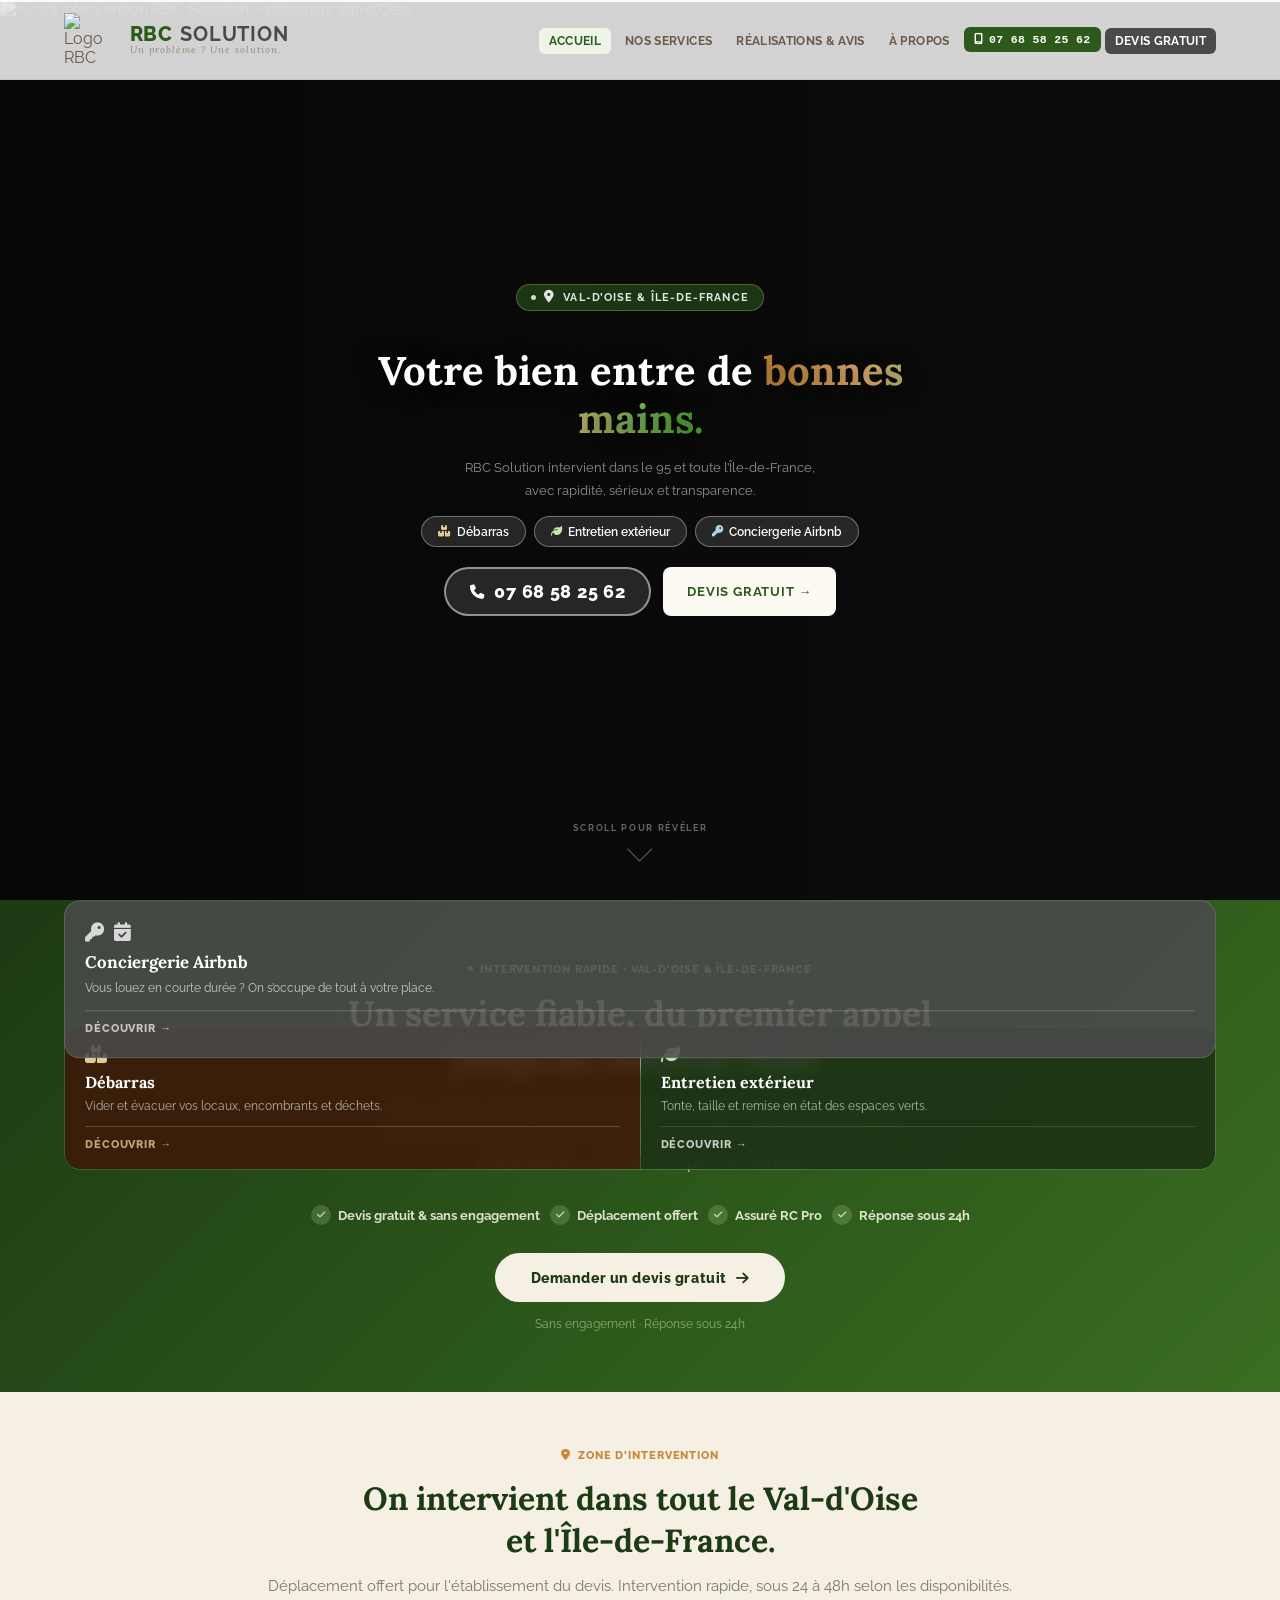
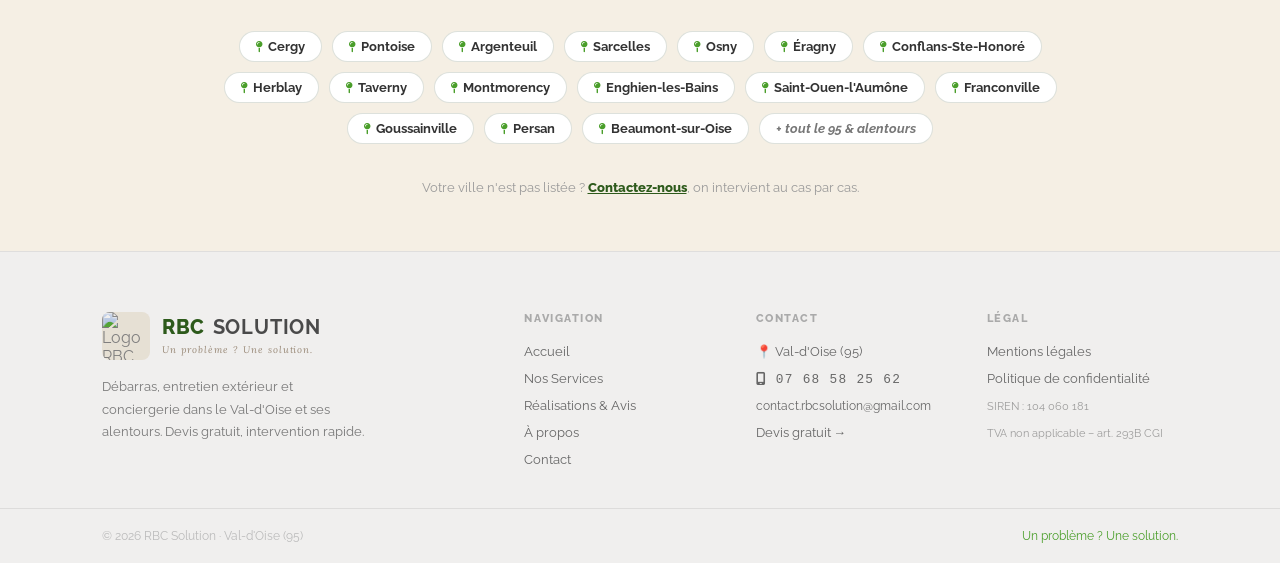
==== index.html @ a0742fec "Update index.html" ====
<!DOCTYPE html>

<html lang="fr">
<head>
  <meta charset="UTF-8"/>
  <meta name="google-site-verification" content="ur7AYS-QiY8A2CvDFZ0sOP2IbIYApoEfcBPgpoQVrJE"/>
  <link rel="icon" href="favicon.ico"/>
  <meta name="viewport" content="width=device-width, initial-scale=1.0"/>
  <title>RBC Solution – Débarras, Entretien extérieur & Conciergerie Val-d'Oise (95)</title>
  <meta name="description" content="RBC Solution : débarras, entretien extérieur et conciergerie en Val-d'Oise (95). Devis gratuit sous 24h."/>
  <meta name="keywords" content="RBC Solution, débarras Val-d'Oise, entretien extérieur 95, nettoyage haute pression, conciergerie Airbnb, remise en état locatif"/>
  <meta name="author" content="RBC Solution"/>
  <link rel="canonical" href="https://rbcsolution.com/"/>
  <!-- Open Graph (partage réseaux sociaux + Google) -->
  <meta property="og:title" content="RBC Solution – Débarras, Entretien extérieur & Conciergerie Val-d'Oise"/>
  <meta property="og:description" content="Débarras, entretien extérieur et conciergerie en Val-d'Oise (95). Devis gratuit sous 24h."/>
  <meta property="og:type" content="website"/>
  <meta property="og:url" content="https://rbcsolution.com/"/>
  <meta property="og:image" content="https://i.postimg.cc/RMSw-tqJD/apres.png"/>
  <meta property="og:locale" content="fr_FR"/>
  <!-- Données structurées LocalBusiness (aide Google à comprendre l'activité) -->
  <script type="application/ld+json">
  {
    "@context": "https://schema.org",
    "@type": "LocalBusiness",
    "name": "RBC Solution",
    "description": "Débarras, entretien extérieur et conciergerie en Val-d'Oise (95)",
    "url": "https://rbcsolution.com",
    "areaServed": {"@type": "AdministrativeArea", "name": "Val-d'Oise (95)"},
    "serviceType": ["Débarras", "Entretien extérieur", "Conciergerie", "Nettoyage haute pression", "Remise en état locatif"],
    "priceRange": "€€",
    "image": "https://i.postimg.cc/RMSw-tqJD/apres.png"
  }
  </script>
  <link rel="preconnect" href="https://fonts.googleapis.com"/>
  <link rel="preconnect" href="https://fonts.gstatic.com" crossorigin/>
  <link href="https://fonts.googleapis.com/css2?family=Raleway:wght@300;400;600;700;800&family=Lora:ital,wght@0,400;0,600;1,400&display=swap" rel="stylesheet"/>
  <link rel="stylesheet" href="https://cdnjs.cloudflare.com/ajax/libs/font-awesome/6.5.0/css/all.min.css"/>
  <script src="https://cdnjs.cloudflare.com/ajax/libs/gsap/3.12.5/gsap.min.js"></script>
  <script src="https://cdnjs.cloudflare.com/ajax/libs/gsap/3.12.5/ScrollTrigger.min.js"></script>
  <style>
    :root {
      --vert:#2d5a1b; --vert-mid:#3d7825; --vert-light:#d6e8cc; --vert-pale:#eef5e8;
      --marron:#4a4a4a; --marron-mid:#666666; --marron-light:#e0e0e0; --marron-pale:#f5f5f5;
      --creme:#f5efe4; --creme-dark:#ede4d6; --creme-deep:#e4d8c8; --beige:#d4c4a8;
      --texte:#2c2318; --texte-doux:#6b5a48; --blanc-chaud:#fdf9f3;
      --shadow:0 4px 24px rgba(44,35,24,.10); --shadow-lg:0 12px 48px rgba(44,35,24,.14);
      --r:12px; --t:.32s cubic-bezier(.4,0,.2,1);
    }
    *,*::before,*::after{box-sizing:border-box;margin:0;padding:0}
    html{scroll-behavior:smooth;overflow-x:hidden}
    body{font-family:'Raleway',sans-serif;background:var(--creme);color:var(--texte-doux);overflow-x:hidden}
    a{text-decoration:none;color:inherit}
    img{display:block;max-width:100%}
    h1,h2,h3{font-family:'Lora',serif;color:var(--texte);line-height:1.2}
    h1{font-size:clamp(2.2rem,5.5vw,3.8rem)}
    h2{font-size:clamp(1.7rem,3.5vw,2.6rem)}
    h3{font-size:1.1rem}
    p{line-height:1.82}
    .page{display:none;padding-top:80px;min-height:100vh}
    .page.active{display:block}

    /* NAV */
    nav{position:fixed;top:0;left:0;right:0;z-index:200;background:#fff;border-bottom:1.5px solid rgba(0,0,0,.07);height:80px;display:flex;align-items:center;justify-content:space-between;padding:0 5%;transition:top .3s ease,background .35s,border-color .35s}
    nav.nav-dark{background:rgba(0,0,0,.28);border-bottom-color:rgba(255,255,255,.10)}
    body.banner-visible nav{top:var(--banner-h,0px)}
    body.banner-visible .page{padding-top:calc(80px + var(--banner-h,0px))}
    .nav-links{display:flex;gap:4px;list-style:none;align-items:center}
    .nav-links a{padding:6px 10px;border-radius:6px;font-size:.72rem;font-weight:700;letter-spacing:.03em;text-transform:uppercase;color:var(--texte-doux);transition:var(--t);cursor:pointer;white-space:nowrap}
    .nav-links a:hover,.nav-links a.active{background:var(--vert-pale);color:var(--vert)}
    nav.nav-dark .nav-links a{color:rgba(255,255,255,.8)}
    nav.nav-dark .nav-links a:hover,nav.nav-dark .nav-links a.active{background:rgba(255,255,255,.15);color:#fff}
    .nav-tel{background:var(--vert)!important;color:#fff!important;display:flex;align-items:center;gap:6px;white-space:nowrap;font-family:'Courier New',monospace;letter-spacing:.1em;}
    .nav-tel:hover{background:var(--vert-mid)!important}
    .nav-devis{background:var(--marron)!important;color:#fff!important}
    .nav-devis:hover{opacity:.88!important}
    .burger{display:none;flex-direction:column;gap:5px;cursor:pointer;padding:5px;flex-shrink:0;margin-left:auto}
    .burger span{width:24px;height:2px;background:var(--texte);border-radius:2px;transition:var(--t)}
    nav.nav-dark .burger span{background:#fff}
    .mob-menu{display:none;flex-direction:column;position:fixed;top:80px;left:0;right:0;z-index:199;background:rgba(255,255,255,.95);backdrop-filter:blur(18px);-webkit-backdrop-filter:blur(18px);border-bottom:1.5px solid rgba(0,0,0,.07);padding:16px 5%;gap:4px;transition:background .35s,border-color .35s}
    .mob-menu.open{display:flex}
    .mob-menu.menu-dark{background:rgba(0,0,0,.85);border-bottom-color:rgba(255,255,255,.1)}
    .mob-menu a{padding:12px 16px;border-radius:8px;font-size:.88rem;font-weight:700;text-transform:uppercase;color:var(--texte-doux);transition:var(--t);cursor:pointer;display:flex;align-items:center;gap:8px;}
    .mob-menu a i{font-size:.85rem;width:16px;text-align:center;}
    .mob-menu a:hover{background:var(--vert-pale);color:var(--vert)}
    .mob-menu.menu-dark a{color:rgba(255,255,255,.85)}
    .mob-menu.menu-dark a:hover{background:rgba(255,255,255,.12);color:#fff}

    /* BOUTONS */
    .btn{display:inline-flex;align-items:center;gap:8px;padding:14px 28px;border-radius:8px;font-family:'Raleway',sans-serif;font-size:.85rem;font-weight:700;letter-spacing:.06em;text-transform:uppercase;cursor:pointer;border:none;transition:var(--t)}
    .btn-vert{background:var(--vert);color:#fff}
    .btn-vert:hover{background:var(--vert-mid);transform:translateY(-2px);box-shadow:0 8px 24px rgba(45,90,27,.28)}
    .btn-marron{background:var(--marron);color:#fff}
    .btn-marron:hover{opacity:.88;transform:translateY(-2px)}
    .btn-creme{background:var(--blanc-chaud);color:var(--vert)}
    .btn-creme:hover{background:#fff;transform:translateY(-2px)}
    .btn-outline-blanc{background:transparent;color:#fff;border:2px solid rgba(255,255,255,.45)}
    .btn-outline-blanc:hover{background:rgba(255,255,255,.12);border-color:rgba(255,255,255,.8)}

    /* COMPOSANTS */
    .chip{display:inline-block;font-size:.68rem;font-weight:800;letter-spacing:.14em;text-transform:uppercase;padding:5px 14px;border-radius:99px;margin-bottom:14px}
    .chip-vert{background:var(--vert-light);color:var(--vert)}
    .chip-marron{background:var(--marron-light);color:var(--marron)}
    .section{padding:90px 8%}
    .section-creme{background:var(--creme-dark)}
    .section-marron-pale{background:var(--marron-pale)}
    .s-intro{font-size:.96rem;color:var(--texte-doux);max-width:540px;margin:10px 0 50px;line-height:1.85}

    /* HERO BEFORE/AFTER */
    #page-accueil { padding-top:0; }
    #heroWrapper { position:relative; background:#1c3a14; }
    .hero-ba {
      height:100vh;min-height:500px;
      position:relative;overflow:hidden;background:#0d0d0d;
    }
    .hba-layer {
      position:absolute;inset:0;
    }
    .hba-layer img {
      width:100%;height:100%;object-fit:cover;object-position:center;
      display:block;
    }
    .hba-before-ov {
      position:absolute;inset:0;
      background:linear-gradient(to right,rgba(0,0,0,.55) 0%,rgba(0,0,0,.25) 55%,rgba(0,0,0,.1) 100%);
    }
    .hba-after {
      clip-path:inset(100% 0 0 0);
      z-index:2;
    }
    .hba-after-ov {
      position:absolute;inset:0;
      background:linear-gradient(to top,rgba(0,0,0,.45) 0%,rgba(0,0,0,.15) 45%,transparent 100%);
    }
    /* États initiaux avant chargement GSAP — évite le flash au démarrage */
    #heroSplitCards { transform: translateY(300%); }
    #heroConciergeCard { transform: translateY(100%); }
    #afterLayer { clip-path: inset(100% 0 0 0); }
    #heroDivider { top: 100%; }
    /* Divider */
    #heroDivider {
      position:absolute;left:0;right:0;top:0;height:2px;
      z-index:10;pointer-events:none;
    }
    .hba-div-line {
      position:absolute;inset:0;
      background:rgba(255,255,255,.9);
      box-shadow:0 0 16px rgba(255,255,255,.55),0 0 40px rgba(255,255,255,.15);
    }
    .hba-div-dot {
      position:absolute;top:50%;left:50%;transform:translate(-50%,-50%);
      width:50px;height:50px;border-radius:50%;
      background:#fff;
      box-shadow:0 4px 24px rgba(0,0,0,.35);
      display:flex;align-items:center;justify-content:center;
      gap:5px;font-size:.85rem;color:#444;
      white-space:nowrap;
    }
    /* Labels */
    .hba-label {
      position:absolute;bottom:38px;z-index:15;
      font-family:'Raleway',sans-serif;font-size:.65rem;font-weight:800;
      letter-spacing:.2em;text-transform:uppercase;
      padding:8px 18px;border-radius:99px;
    }
    .hba-label-avant {
      left:32px;top:38px;bottom:auto;
      background:rgba(0,0,0,.45);border:1px solid rgba(255,255,255,.18);
      color:rgba(255,255,255,.8);
    }
    .hba-label-apres {
      right:32px;bottom:38px;top:auto;
      background:rgba(45,90,27,.7);border:1px solid rgba(200,232,168,.35);
      color:rgba(255,255,255,.92);
      opacity:0;
    }
    /* Central content */
    .hba-content {
      position:absolute;inset:0;z-index:20;
      display:flex;flex-direction:column;align-items:center;justify-content:center;
      text-align:center;padding:20px;
    }
    .hba-inner {
      background:none;
      backdrop-filter:none;-webkit-backdrop-filter:none;
      border:none;
      border-radius:0;
      padding:0 24px;
      max-width:600px;width:100%;
    }
    .hba-badge {
      display:inline-flex;align-items:center;gap:8px;
      background:rgba(45,90,27,.55);border:1px solid rgba(200,232,168,.28);
      color:rgba(255,255,255,.88);font-size:.68rem;font-weight:700;
      letter-spacing:.1em;text-transform:uppercase;
      padding:6px 14px;border-radius:99px;margin-bottom:22px;
    }
    .hba-logo-row {
      display:flex;align-items:center;justify-content:center;gap:12px;margin-bottom:20px;
    }
    .hba-content h1 {
      color:#fff;font-family:'Lora',serif;
      font-size:clamp(1.7rem,3.5vw,2.8rem);
      line-height:1.2;margin-bottom:12px;
      text-shadow:0 2px 20px rgba(0,0,0,.5);
    }
    .hba-content h1 { font-size:clamp(2rem,5vw,3.2rem); }
    .hba-content h1 em { background:linear-gradient(90deg,#c8893a 0%,#e8b87a 40%,#7cbb5a 75%,#4a9e2a 100%);-webkit-background-clip:text;-webkit-text-fill-color:transparent;background-clip:text;font-style:normal; }
    .hba-services { display:flex;align-items:center;justify-content:center;flex-wrap:wrap;gap:6px 10px;margin:16px 0 14px;font-size:.72rem;font-weight:700;letter-spacing:.06em;text-transform:uppercase;color:rgba(255,255,255,.75); }
    .hba-services i { font-size:.68rem;margin-right:4px;color:#c8e8a8; }
    .hba-dot { color:rgba(255,255,255,.3); }
    .hba-content .hba-sub {
      color:rgba(255,255,255,.55);font-size:.84rem;
      line-height:1.72;margin-bottom:26px;
    }
    .hba-btns { display:flex;gap:12px;justify-content:center;flex-wrap:wrap; }
    /* Scroll hint */
    .hba-scroll-hint {
      position:absolute;bottom:42px;left:50%;transform:translateX(-50%);
      z-index:15;display:flex;flex-direction:column;align-items:center;gap:7px;
      color:rgba(255,255,255,.38);font-family:'Raleway',sans-serif;
      font-size:.58rem;font-weight:700;letter-spacing:.18em;text-transform:uppercase;
      pointer-events:none;
      animation:sbounce 2.2s ease-in-out infinite;
    }
    .hba-scroll-arr {
      width:18px;height:18px;
      border-right:1.5px solid rgba(255,255,255,.35);
      border-bottom:1.5px solid rgba(255,255,255,.35);
      transform:rotate(45deg);
    }
    @keyframes sbounce {
      0%,100%{transform:translateX(-50%) translateY(0)}
      50%{transform:translateX(-50%) translateY(7px)}
    }
    /* Stats strip */
    .hero-trust{display:flex;gap:36px;flex-wrap:wrap;justify-content:center;padding:38px 8%;background:transparent;}
    /* Stats centrées sur la ligne de jonction */
    .hero-trust-divider{position:absolute;left:0;right:0;top:50%;transform:translateY(-50%);padding:0 8%;gap:20px;}
    .trust-item{background:rgba(30,30,30,.35);backdrop-filter:blur(12px);-webkit-backdrop-filter:blur(12px);border-radius:14px;padding:16px 24px;text-align:center;}
    .trust-item .t-num{font-family:'Lora',serif;font-size:2rem;font-weight:600;color:#c8e8a8;display:block}
    .trust-item .t-lbl{font-size:.68rem;color:rgba(255,255,255,.55);text-transform:uppercase;letter-spacing:.09em}
    /* Trust chips dans le héro */
    .hba-trust-chips{display:flex;flex-wrap:wrap;gap:6px 8px;justify-content:center;margin-top:18px;}
    .hba-trust-chips span{font-family:'Raleway',sans-serif;font-size:.6rem;font-weight:800;letter-spacing:.06em;text-transform:uppercase;color:rgba(255,255,255,.8);background:rgba(255,255,255,.1);border:1px solid rgba(255,255,255,.2);border-radius:99px;padding:5px 12px;display:inline-flex;align-items:center;gap:5px;}
    .hba-trust-chips span i{font-size:.6rem;color:#c8e8a8;}
    /* 3e couche Conciergerie */
    #thirdLayer{clip-path:inset(100% 0 0 0);z-index:22;}
    .hba-third-ov{position:absolute;inset:0;background:linear-gradient(to top,rgba(0,0,0,.5) 0%,rgba(0,0,0,.15) 45%,transparent 100%);}
    /* Label conciergerie */
    .hba-label-tiers{right:32px;bottom:auto!important;height:auto;top:38px;background:rgba(74,74,74,.7);border:1px solid rgba(200,200,200,.3);color:rgba(255,255,255,.92);opacity:0;}
    /* heroBottom 2 cartes */
    #hero-cards{display:grid;grid-template-columns:1fr 1fr;gap:10px;}
    .hc-card{border-radius:16px;padding:22px 20px;cursor:pointer;transition:background .2s;}
    .hc-card h3{color:#fff;font-family:'Lora',serif;font-size:1.05rem;margin:10px 0 6px;}
    .hc-card p{color:rgba(255,255,255,.7);font-size:.78rem;line-height:1.6;margin:0 0 12px;}
    .hc-cta{font-size:.7rem;font-weight:800;letter-spacing:.08em;text-transform:uppercase;border-top:1px solid rgba(255,255,255,.15);padding-top:10px;color:rgba(255,255,255,.75);}
    /* Section 3 cartes */
    .svc3-grid{display:grid;grid-template-columns:repeat(3,1fr);gap:20px;max-width:1020px;margin:0 auto;}
    .svc3-card{border-radius:16px;padding:30px 24px;cursor:pointer;transition:transform .2s,box-shadow .2s;box-shadow:0 4px 18px rgba(0,0,0,.08);}
    .svc3-card:hover{transform:translateY(-4px);box-shadow:0 10px 32px rgba(0,0,0,.13);}
    .svc3-ico{width:54px;height:54px;border-radius:14px;display:flex;align-items:center;justify-content:center;font-size:1.5rem;margin-bottom:16px;}
    .svc3-card h3{font-size:1.05rem;margin-bottom:8px;}
    .svc3-card p{font-size:.82rem;line-height:1.68;color:var(--texte-doux);margin:0 0 16px;}
    .svc3-lien{font-size:.72rem;font-weight:800;letter-spacing:.07em;text-transform:uppercase;display:flex;align-items:center;gap:5px;}
    @media(max-width:780px){.svc3-grid{grid-template-columns:1fr;}}
    @media(max-width:680px){
      .hba-inner{padding:28px 18px}
      .hba-label{font-size:.58rem;padding:6px 12px;bottom:28px}
      .hba-label-avant{left:16px}.hba-label-apres{right:16px}
      #hero-cards{grid-template-columns:1fr;}
    }

    /* SERVICES */
    .svc-grid{display:grid;grid-template-columns:repeat(auto-fit,minmax(250px,1fr));gap:18px}
    .svc-card{background:var(--blanc-chaud);border-radius:var(--r);padding:26px 22px;box-shadow:var(--shadow);border-bottom:3px solid transparent;transition:var(--t)}
    .svc-card.g{border-bottom-color:var(--vert)}
    .svc-card.m{border-bottom-color:var(--marron)}
    .svc-card:hover{transform:translateY(-4px);box-shadow:var(--shadow-lg)}
    .svc-cta{margin-top:14px;font-size:.76rem;font-weight:800;letter-spacing:.07em;text-transform:uppercase;color:var(--vert);display:flex;align-items:center;gap:4px;border-top:1px solid var(--vert-light);padding-top:12px;transition:var(--t)}
    .svc-cta-m{color:var(--marron);border-top-color:var(--marron-light)}
    .svc-card:hover .svc-cta,.svc-card:hover .svc-cta-m{gap:8px}
    .svc-card .ico{font-size:1.6rem;color:rgba(255,255,255,.6);margin-bottom:14px;}
    .svc-card h3{margin-bottom:8px}
    .svc-card p{font-size:.83rem;color:var(--texte-doux)}

    /* PROCESS */
    .process-wrap{display:grid;grid-template-columns:repeat(4,1fr);gap:0;position:relative;margin-top:10px}
    .process-wrap::before{content:'';position:absolute;top:34px;left:12.5%;right:12.5%;height:2px;background:linear-gradient(90deg,rgba(245,239,228,.15),rgba(245,239,228,.4),rgba(245,239,228,.15))}
    .p-step{text-align:center;padding:0 18px}
    .p-num{width:68px;height:68px;border-radius:50%;background:var(--blanc-chaud);border:3px solid var(--vert);display:flex;align-items:center;justify-content:center;font-family:'Lora',serif;font-size:1.4rem;font-weight:600;color:var(--vert);margin:0 auto 18px;position:relative;z-index:2;box-shadow:0 4px 14px rgba(45,90,27,.14)}
    .p-step h3{font-size:.92rem;margin-bottom:7px}
    .p-step p{font-size:.8rem;color:var(--texte-doux);line-height:1.65}

    /* AVIS */
    .avis-top{display:flex;align-items:center;gap:22px;margin-bottom:40px;flex-wrap:wrap}
    .avis-score-box{background:var(--vert);color:#fff;border-radius:14px;padding:18px 26px;text-align:center;flex-shrink:0}
    .avis-score-box .n{font-family:'Lora',serif;font-size:2.8rem;font-weight:600;line-height:1}
    .avis-score-box .s{font-size:1.1rem;margin:4px 0}
    .avis-score-box .l{font-size:.68rem;opacity:.75;text-transform:uppercase;letter-spacing:.09em}
    .avis-grid{display:grid;grid-template-columns:repeat(auto-fit,minmax(270px,1fr));gap:18px}
    .avis-card{background:var(--blanc-chaud);border-radius:var(--r);padding:24px;box-shadow:var(--shadow);border-top:3px solid var(--vert-light);transition:var(--t)}
    .avis-card:hover{transform:translateY(-3px);box-shadow:var(--shadow-lg)}
    .avis-stars{color:#c8860a;font-size:1rem;margin-bottom:12px}
    .avis-card p{font-size:.86rem;font-style:italic;color:var(--texte-doux);line-height:1.75;margin-bottom:14px}
    .avis-author{display:flex;align-items:center;gap:10px}
    .avis-av{width:38px;height:38px;border-radius:50%;background:var(--vert-pale);color:var(--vert);display:flex;align-items:center;justify-content:center;font-weight:800;font-size:.82rem;flex-shrink:0}
    .avis-name{font-size:.82rem;font-weight:700;color:var(--texte)}
    .avis-ville{font-size:.74rem;color:var(--texte-doux)}

    /* FAQ */
    .faq-wrap{display:flex;flex-direction:column;gap:10px;max-width:780px;margin:0 auto}
    .faq-item{background:var(--blanc-chaud);border-radius:var(--r);overflow:hidden;box-shadow:var(--shadow);border:1.5px solid var(--creme-dark)}
    .faq-q{padding:20px 24px;cursor:pointer;display:flex;align-items:center;justify-content:space-between;gap:16px;font-weight:700;font-size:.9rem;color:var(--texte);transition:var(--t);user-select:none}
    .faq-q:hover,.faq-q.open{background:var(--vert-pale);color:var(--vert)}
    .faq-ico{font-size:1.2rem;transition:var(--t);flex-shrink:0}
    .faq-q.open .faq-ico{transform:rotate(45deg)}
    .faq-a{max-height:0;overflow:hidden;font-size:.86rem;line-height:1.8;color:var(--texte-doux);transition:max-height .35s ease,padding .35s ease;padding:0 24px}
    .faq-a.open{max-height:300px;padding:0 24px 20px}

    /* CTA STRIP */
    .cta-strip{background:linear-gradient(140deg,#1a3810 0%,#2d5a1b 60%,#3a4a20 100%);padding:75px 8%;text-align:center;position:relative;overflow:hidden}
    .cta-strip::before{content:'';position:absolute;inset:0;pointer-events:none;background:radial-gradient(circle at 10% 90%,rgba(107,68,35,.2) 0%,transparent 45%),radial-gradient(circle at 90% 10%,rgba(200,232,168,.06) 0%,transparent 45%)}
    .cta-strip h2{color:#fff;margin-bottom:14px;position:relative}
    .cta-strip p{color:rgba(255,255,255,.7);margin-bottom:32px;position:relative;max-width:500px;margin-left:auto;margin-right:auto}
    .cta-btns{display:flex;gap:14px;justify-content:center;flex-wrap:wrap;position:relative}
    .cta-badges{display:flex;gap:12px;justify-content:center;margin-top:28px;flex-wrap:wrap;position:relative}
    .cta-badge{background:rgba(245,239,228,.12);border:1px solid rgba(245,239,228,.2);color:rgba(255,255,255,.82);font-size:.72rem;font-weight:700;padding:6px 14px;border-radius:99px;letter-spacing:.05em}

    /* CONTACT */
    .contact-hero{background:linear-gradient(135deg,#162c0e 0%,#2d5a1b 55%,#1c3a14 100%);padding:72px 8% 80px;text-align:center;position:relative;overflow:hidden}
    .contact-hero::before{content:'';position:absolute;inset:0;background:radial-gradient(ellipse 80% 60% at 50% 100%,rgba(245,239,228,.06) 0%,transparent 70%);pointer-events:none}
    .glass-chip{background:rgba(255,255,255,.35);backdrop-filter:blur(12px);-webkit-backdrop-filter:blur(12px);border:1px solid rgba(255,255,255,.55);border-radius:99px;box-shadow:0 2px 12px rgba(26,47,74,.08);color:#1a2f4a;font-size:.68rem;font-weight:800;letter-spacing:.12em;text-transform:uppercase;padding:6px 18px;display:inline-block;margin-bottom:18px}
    @supports not (backdrop-filter:blur(1px)){.glass-chip{background:rgba(255,255,255,.85);}}
    .contact-hero-inner{position:relative;z-index:1;max-width:580px;margin:0 auto}
    .chip-outline-creme{background:transparent;border:1.5px solid rgba(245,239,228,.35);color:rgba(245,239,228,.85);font-family:'Raleway',sans-serif;font-size:.62rem;font-weight:800;letter-spacing:.13em;text-transform:uppercase;padding:6px 16px;border-radius:99px;display:inline-block;margin-bottom:18px}
    .contact-hero-title{font-family:'Lora',serif;font-size:clamp(1.9rem,4vw,2.9rem);color:#f5efe4;margin-bottom:14px;line-height:1.2}
    .contact-hero-sub{font-size:.85rem;color:rgba(245,239,228,.68);letter-spacing:.04em}
    .contact-section-bg{background:linear-gradient(135deg,#3b2010 0%,#2e1f0e 25%,#1c3212 55%,#2d5a1b 100%);padding:70px 8%}
    .section-rbc-bg{background:linear-gradient(135deg,#3b2010 0%,#2e1f0e 25%,#1c3212 55%,#2d5a1b 100%)}
    .section-rbc-bg h1,.section-rbc-bg h2,.section-rbc-bg h3{color:#f5efe4}
    .section-rbc-bg p,.section-rbc-bg .s-intro{color:rgba(245,239,228,.72)}
    .section-rbc-bg .chip-vert{background:rgba(45,90,27,.45);border:1.5px solid rgba(45,90,27,.55);color:#9dd47a}
    .section-rbc-bg .ap-val{background:rgba(245,239,228,.08);border-left-color:#7cbb5a}
    .section-rbc-bg .ap-val h4{color:#f5efe4}
    .section-rbc-bg .ap-val p{color:rgba(245,239,228,.65)}
    .section-rbc-bg .ap-txt p{color:rgba(245,239,228,.72)}
    .contact-grid{display:grid;grid-template-columns:1.65fr 1fr;gap:48px;align-items:start}
    .contact-left{display:flex;flex-direction:column;gap:22px;width:100%;min-width:0}
    .contact-card-info{background:#2c2926;border-radius:18px;padding:30px;box-shadow:0 6px 32px rgba(0,0,0,.35);border:1px solid #3a3632}
    .contact-card-title{font-family:'Lora',serif;font-size:1rem;color:#e8ddd0;margin-bottom:22px;padding-bottom:14px;border-bottom:1px solid #3a3632}
    .c-row{display:flex;align-items:flex-start;gap:13px;margin-bottom:16px}
    .c-row:last-of-type{margin-bottom:0}
    .c-ico{width:40px;height:40px;border-radius:10px;flex-shrink:0;background:rgba(45,90,27,.25);color:#7cbb5a;display:flex;align-items:center;justify-content:center;font-size:.95rem;border:1px solid rgba(45,90,27,.4)}
    .c-lbl{font-size:.6rem;font-weight:800;letter-spacing:.11em;text-transform:uppercase;color:#665e56;margin-bottom:3px}
    .c-val{font-size:.9rem;font-weight:700;color:#d4c9bc;display:block;text-decoration:none}
    .c-val:hover{color:#7cbb5a}
    .c-socials{display:flex;gap:9px;margin-top:18px;padding-top:16px;border-top:1px solid #3a3632}
    .c-social-btn{display:inline-flex;align-items:center;gap:6px;padding:8px 15px;border-radius:99px;font-size:.74rem;font-weight:700;text-decoration:none;transition:.2s;letter-spacing:.02em}
    .c-social-insta{background:rgba(193,53,132,.15);color:#e47abb;border:1px solid rgba(193,53,132,.25)}.c-social-insta:hover{background:#c13584;color:#fff;border-color:#c13584}
    .c-social-tiktok{background:rgba(255,255,255,.07);color:#c8c0b8;border:1px solid rgba(255,255,255,.12)}.c-social-tiktok:hover{background:#fff;color:#111;border-color:#fff}
    .contact-steps{background:linear-gradient(145deg,#1c3a14 0%,#2d5a1b 100%);border-radius:18px;padding:26px 30px}
    .cs-header{font-size:.62rem;font-weight:800;letter-spacing:.14em;text-transform:uppercase;color:rgba(245,239,228,.5);margin-bottom:18px}
    .cs-item{display:flex;align-items:flex-start;gap:13px;margin-bottom:16px}
    .cs-item:last-child{margin-bottom:0}
    .cs-num{width:30px;height:30px;border-radius:50%;background:rgba(245,239,228,.12);border:1.5px solid rgba(245,239,228,.22);color:#f5efe4;display:flex;align-items:center;justify-content:center;font-size:.8rem;font-weight:800;flex-shrink:0;margin-top:2px}
    .cs-body strong{display:block;font-size:.86rem;color:#f5efe4;margin-bottom:2px;font-weight:700}
    .cs-body span{font-size:.76rem;color:rgba(245,239,228,.6)}
    .form-box{background:#fff;border-radius:20px;padding:38px;box-shadow:0 16px 64px rgba(0,0,0,.45);border:1px solid rgba(255,255,255,.06)}
    .form-box-hd{margin-bottom:26px;padding-bottom:18px;border-bottom:1.5px solid #ede8e0}
    .form-box-hd h3{font-family:'Lora',serif;font-size:1.22rem;color:#1a1a1a;margin-bottom:5px}
    .form-box-hd p{font-size:.82rem;color:#999}
    .form-row2{display:grid;grid-template-columns:1fr 1fr;gap:14px}
    .fg{margin-bottom:14px}
    .fg label{display:block;font-size:.63rem;font-weight:800;letter-spacing:.09em;text-transform:uppercase;color:#777;margin-bottom:6px}
    .fg input,.fg select,.fg textarea{width:100%;padding:12px 15px;border:1.5px solid #e4ddd4;border-radius:10px;font-family:'Raleway',sans-serif;font-size:.88rem;color:#1a1a1a;background:#faf8f5;outline:none;transition:var(--t)}
    .fg input:focus,.fg select:focus,.fg textarea:focus{border-color:var(--vert);box-shadow:0 0 0 3px rgba(45,90,27,.09);background:#fff}
    .fg textarea{resize:vertical;min-height:100px}
    .services-grid{display:grid;grid-template-columns:1fr 1fr;gap:0;background:#faf8f5;border:1.5px solid #e4ddd4;border-radius:12px;overflow:hidden}
    .srv-group{padding:16px 18px}
    .srv-group:first-child{border-right:1.5px solid #e4ddd4}
    .srv-group-title{font-size:.63rem;font-weight:800;letter-spacing:.1em;text-transform:uppercase;margin-bottom:12px;display:flex;align-items:center;gap:6px;padding-bottom:8px;border-bottom:1px solid #e8e2d8}
    .srv-group-title.vert{color:var(--vert)}.srv-group-title.marron{color:#7a4f2e}
    .srv-checks{display:flex;flex-direction:column;gap:8px}
    .srv-check{display:flex;align-items:center;gap:8px;font-size:.82rem;font-weight:500;cursor:pointer;color:#2c2318;line-height:1.3}
    .srv-check input{accent-color:var(--vert);width:14px;height:14px;flex-shrink:0}
    .btn-submit{width:100%;padding:16px;background:linear-gradient(135deg,#2d5a1b,#3d7825);color:#fff;border:none;border-radius:12px;font-family:'Raleway',sans-serif;font-size:.92rem;font-weight:800;letter-spacing:.05em;cursor:pointer;transition:.22s;display:flex;align-items:center;justify-content:center;gap:10px;margin-top:6px}
    .btn-submit:hover{transform:translateY(-2px);box-shadow:0 8px 28px rgba(45,90,27,.45)}
    .form-trust{display:flex;justify-content:center;gap:20px;margin-top:13px;flex-wrap:wrap}
    .form-trust span{font-size:.68rem;color:#b0a89e;display:flex;align-items:center;gap:5px}
    .form-trust i{color:var(--vert);font-size:.66rem}

    /* ZONE */
    .zone-grid{display:grid;grid-template-columns:1fr 1fr;gap:60px;align-items:start}
    .zone-map{background:linear-gradient(135deg,var(--vert-pale),var(--creme-dark));border-radius:16px;height:370px;border:2px solid var(--vert-light);display:flex;align-items:center;justify-content:center;font-size:4.5rem;position:relative;overflow:hidden}
    .zone-map::after{content:'Val-d\'Oise (95)';position:absolute;bottom:18px;left:50%;transform:translateX(-50%);background:var(--vert);color:#fff;font-size:.75rem;font-family:'Raleway',sans-serif;font-weight:800;letter-spacing:.09em;text-transform:uppercase;padding:7px 18px;border-radius:99px;white-space:nowrap}
    .zone-note{margin-top:18px;padding:14px 18px;background:var(--marron-pale);border-left:3px solid var(--marron);border-radius:0 8px 8px 0;font-size:.83rem;color:var(--marron);font-weight:600}

    /* &#xC0; PROPOS */
    .ap-grid{display:grid;grid-template-columns:1fr 1fr;gap:70px;align-items:center}
    .ap-vis{position:relative}
    .ap-img{
      width:100%;aspect-ratio:1;border-radius:20px;
      overflow:hidden;
      border:2px solid var(--vert-light);
      position:relative;
    }
    .ap-img img{
      width:100%;height:100%;object-fit:cover;object-position:center top;display:block;
    }
    .ap-badge{position:absolute;bottom:-16px;right:-16px;background:var(--marron);color:#fff;border-radius:14px;padding:16px 20px;text-align:center;box-shadow:0 8px 24px rgba(107,68,35,.3)}
    .ap-badge strong{display:block;font-family:'Lora',serif;font-size:1.6rem}
    .ap-badge span{font-size:.68rem;opacity:.8;font-family:'Raleway',sans-serif;font-weight:700;letter-spacing:.08em;text-transform:uppercase}
    .ap-txt h2{margin-bottom:18px}
    .ap-txt p{margin-bottom:14px;font-size:.9rem;color:var(--texte-doux)}
    .ap-vals{display:grid;grid-template-columns:1fr 1fr;gap:12px;margin-top:30px}
    .ap-val{background:var(--creme-dark);border-radius:10px;padding:16px 18px;border-left:3px solid var(--vert)}
    .ap-val h4{font-size:.88rem;margin-bottom:3px}
    .ap-val p{font-size:.76rem;color:var(--texte-doux);margin:0}

    /* FOOTER */
    footer{background:#f0efee;color:#888;border-top:1.5px solid rgba(0,0,0,.07)}
    .footer-main{display:grid;grid-template-columns:2fr 1fr 1fr 1fr;gap:40px;padding:60px 8% 40px;border-bottom:1px solid rgba(0,0,0,.08)}
    .f-brand .f-logo-txt{font-family:'Lora',serif;font-size:1.6rem;font-weight:600;color:#333;margin-bottom:6px}
    .f-col h4{font-family:'Raleway',sans-serif;font-size:.68rem;font-weight:800;letter-spacing:.14em;text-transform:uppercase;color:#aaa;margin-bottom:16px}
    .f-col ul{list-style:none;display:flex;flex-direction:column;gap:8px}
    .f-col a{font-size:.8rem;color:#666;transition:var(--t);cursor:pointer}
    .f-col a:hover{color:#2d5a1b}
    .footer-btm{display:flex;justify-content:space-between;align-items:center;padding:20px 8%;font-size:.73rem;flex-wrap:wrap;gap:10px}
    .footer-btm span{color:#bbb}
    .footer-btm em{color:#4a9e2a;font-style:normal}

    /* GALERIE */
    #galerie-grid img{transition:.3s ease}

    /* ANIMATIONS */
    @keyframes fadeUp{from{opacity:0;transform:translateY(22px)}to{opacity:1;transform:translateY(0)}}
    .au{animation:fadeUp .55s ease both}
    .d1{animation-delay:.05s}.d2{animation-delay:.13s}.d3{animation-delay:.21s}
    .d4{animation-delay:.29s}.d5{animation-delay:.37s}.d6{animation-delay:.45s}

    /* PARALLAX HERO */
    .parallax-slow { will-change: transform; }
    .parallax-mid  { will-change: transform; }
    .parallax-fast { will-change: transform; }
    .hero { overflow: hidden; }
    /* SCROLL REVEAL */
    .reveal {
      opacity: 0;
      transform: translateY(30px);
      transition: opacity 0.6s ease, transform 0.6s ease;
    }
    .reveal.visible {
      opacity: 1;
      transform: translateY(0);
    }
    .reveal-delay-1 { transition-delay: 0.1s; }
    .reveal-delay-2 { transition-delay: 0.2s; }
    .reveal-delay-3 { transition-delay: 0.3s; }
    .reveal-delay-4 { transition-delay: 0.4s; }
    /* RESPONSIVE */
    @media(max-width:900px){
      .contact-grid,.ap-grid,.zone-grid{grid-template-columns:1fr}
      .contact-left{flex-direction:column}
      .services-grid{grid-template-columns:1fr}
      .srv-group:first-child{border-right:none;border-bottom:1.5px solid #e4ddd4}
      .form-box{padding:26px 20px}
      .contact-section-bg{padding:50px 6%}
      .contact-hero{padding:52px 6% 60px}
      .process-wrap{grid-template-columns:1fr 1fr;gap:28px}
      .process-wrap::before{display:none}
      .footer-main{grid-template-columns:1fr 1fr}
      .burger{display:flex}
      .nav-links{display:none}
      .hero-cards{grid-template-columns:1fr!important}
      .ap-badge{right:0}
    }
    @media(max-width:580px){
      .footer-main{grid-template-columns:1fr}
      .process-wrap{grid-template-columns:1fr}
      .form-row2{grid-template-columns:1fr}
      .ap-vals{grid-template-columns:1fr}
      .avis-top{flex-direction:column;align-items:flex-start}
    }
  </style>
</head>
<body>

<!-- TRACKING PIXEL -->
<img src="https://app.rbcsolution.com/api/track-click?src=rbcsolution" width="1" height="1" style="display:none" alt=""/>

<!-- BANNIÈRE APP -->
<div id="appBanner" style="display:none;position:fixed;top:0;left:0;right:0;z-index:9999;background:linear-gradient(90deg,#1c3a14,#2d5a1b);color:#fff;padding:10px 16px;box-shadow:0 2px 12px rgba(0,0,0,.25);">
  <div style="max-width:900px;margin:0 auto;display:flex;align-items:center;justify-content:space-between;gap:12px;flex-wrap:wrap;">
    <div style="display:flex;align-items:center;gap:10px;flex:1;min-width:0;">
      <span style="font-size:1.2rem;">🚀</span>
      <span style="font-size:.85rem;font-weight:600;line-height:1.4;">
        <span style="background:rgba(255,255,255,.18);border-radius:4px;padding:1px 7px;font-size:.72rem;font-weight:800;letter-spacing:.06em;margin-right:8px;text-transform:uppercase;">Nouveau</span>Demandez un devis gratuit &amp; suivez vos chantiers en temps r&#xE9;el &mdash; devis, factures et photos avant/apr&#xE8;s, tout au m&#xEA;me endroit.
      </span>
    </div>
    <div style="display:flex;align-items:center;gap:10px;flex-shrink:0;">
      <a href="https://app.rbcsolution.com" target="_blank"
         style="background:#fff;color:#2d5a1b;font-size:.78rem;font-weight:800;padding:6px 14px;border-radius:20px;white-space:nowrap;letter-spacing:.03em;text-decoration:none;">
        Acc&#xE9;der &#x2192;
      </a>
      <button onclick="fermerBanner()" aria-label="Fermer"
              style="background:none;border:none;color:rgba(255,255,255,.7);font-size:1.2rem;cursor:pointer;padding:2px 6px;line-height:1;">&#x2715;</button>
    </div>
  </div>
</div>

<!-- NAV -->
<nav>
  <div onclick="goPage('accueil');window.scrollTo({top:0,behavior:'smooth'});" style="cursor:pointer;display:flex;align-items:center;gap:12px;">
    <img src="https://i.postimg.cc/Sy5DcfQk/IMG-0433.png" width="54" height="54" alt="Logo RBC Solution" style="display:block;mix-blend-mode:multiply;"/>
    <div style="display:flex;flex-direction:column;line-height:1.1;">
      <div style="display:flex;align-items:baseline;">
        <span style="font-family:'Raleway',sans-serif;font-weight:800;font-size:1.25rem;color:#2d5a1b;letter-spacing:.02em;">RBC</span>
        <span style="font-family:'Raleway',sans-serif;font-weight:700;font-size:1.25rem;color:#4a4a4a;letter-spacing:.04em;margin-left:8px;"> SOLUTION</span>
      </div>
      <span style="font-family:'Lora',serif;font-size:.6rem;color:#9a8a78;letter-spacing:.1em;font-style:italic;">Un probl&#xE8;me ? Une solution.</span>
    </div>
  </div>
  <ul class="nav-links" id="navLinks">
    <li><a class="active" onclick="goPage('accueil',this)">Accueil</a></li>
    <li><a onclick="goPage('services',this)">Nos Services</a></li>
    <li><a onclick="goPage('realisations',this)">R&#xE9;alisations &amp; Avis</a></li>
    <li><a onclick="goPage('apropos',this)">&#xC0; propos</a></li>
    <li><a href="tel:0768582562" class="nav-tel"><i class="fa-solid fa-mobile-screen"></i> 07 68 58 25 62</a></li>
    <li><a onclick="goPage('contact',this)" class="nav-devis">Devis gratuit</a></li>
  </ul>
  <div class="burger" id="burger" onclick="toggleBurger()" style="margin-left:auto;">
    <span></span><span></span><span></span>
  </div>
</nav>
<div class="mob-menu" id="mobMenu">
  <a onclick="goPage('accueil')">Accueil</a>
  <a onclick="goPage('services')">Nos Services</a>
  <a onclick="goPage('realisations')">R&#xE9;alisations &amp; Avis</a>
  <a onclick="goPage('apropos')">&#xC0; propos</a>
  <a onclick="goPage('contact')">Devis gratuit</a>
  <a href="tel:0768582562" style="font-family:'Courier New',monospace;letter-spacing:.1em;"><i class="fa-solid fa-mobile-screen"></i> 07 68 58 25 62</a>
</div>

<!-- &#x2550;&#x2550;&#x2550;&#x2550;&#x2550;&#x2550;&#x2550;&#x2550;&#x2550;&#x2550;&#x2550;&#x2550;&#x2550;&#x2550;&#x2550;&#x2550;&#x2550;&#x2550;&#x2550;&#x2550;&#x2550;&#x2550;&#x2550;&#x2550;&#x2550;&#x2550;&#x2550;&#x2550;&#x2550;&#x2550;&#x2550;&#x2550;&#x2550;&#x2550;
     PAGE : ACCUEIL
&#x2550;&#x2550;&#x2550;&#x2550;&#x2550;&#x2550;&#x2550;&#x2550;&#x2550;&#x2550;&#x2550;&#x2550;&#x2550;&#x2550;&#x2550;&#x2550;&#x2550;&#x2550;&#x2550;&#x2550;&#x2550;&#x2550;&#x2550;&#x2550;&#x2550;&#x2550;&#x2550;&#x2550;&#x2550;&#x2550;&#x2550;&#x2550;&#x2550;&#x2550;&#x2550; -->
<div id="page-accueil" class="page active">

  <!-- HERO BEFORE / AFTER &#x2500;&#x2500;&#x2500;&#x2500;&#x2500;&#x2500;&#x2500;&#x2500;&#x2500;&#x2500;&#x2500;&#x2500;&#x2500;&#x2500;&#x2500;&#x2500;&#x2500;&#x2500;&#x2500;&#x2500;&#x2500;&#x2500;&#x2500;&#x2500;&#x2500;&#x2500;&#x2500;&#x2500;&#x2500;&#x2500;&#x2500;&#x2500; -->
  <div id="heroWrapper">
    <section class="hero-ba">

      <!-- AVANT (background) -->
      <div class="hba-layer">
        <img src="https://i.postimg.cc/cJnPnmss/Capture-d-ecran-2026-07-28-154654.png" alt="Avant intervention RBC Solution &#x2013; d&#xE9;barras Val-d'Oise"/>
        <div class="hba-before-ov"></div>
      </div>

      <!-- APR&#xC8;S (r&#xE9;v&#xE9;lation au scroll) -->
      <div class="hba-layer hba-after" id="afterLayer">
        <img src="https://i.postimg.cc/8DQG8rK4/Capture-d-ecran-2026-07-28-154721.png" alt="Apr&#xE8;s intervention RBC Solution &#x2013; remise en &#xE9;tat Val-d'Oise"/>
        <div class="hba-after-ov"></div>
      </div>

      <!-- CONCIERGERIE (3e &#xE9;tape) -->
      <div class="hba-layer" id="thirdLayer">
        <img src="https://i.postimg.cc/sXDq6jx2/Gemini-Generated-Image-pq54oupq54oupq54-(1).jpg" alt="Conciergerie Airbnb Val-d&#x2019;Oise &#x2013; maison pr&#xEA;te &#xE0; accueillir des voyageurs"/>
        <div class="hba-third-ov"></div>
      </div>
      <!-- Label &#xE9;tape 3 -->
      <div class="hba-label hba-label-tiers" id="labelTiers">&#x2B50; Conciergerie</div>

      <!-- Ligne de s&#xE9;paration -->
      <div id="heroDivider">
        <div class="hba-div-line"></div>
      </div>


      <!-- Contenu central -->
      <div class="hba-content">
        <div class="hba-inner">
          <div class="hba-badge">
            <span style="width:5px;height:5px;border-radius:50%;background:#c8e8a8;display:inline-block;flex-shrink:0;"></span>
            <i class="fa-solid fa-location-dot" style="font-size:.8rem;"></i> Val-d&#x2019;Oise &amp; &#xCE;le-de-France
          </div>
          <h1 style="color:#fff;font-family:'Lora',serif;font-size:clamp(1.45rem,4vw,2.5rem);line-height:1.22;margin:14px 0 12px;text-shadow:0 2px 20px rgba(0,0,0,.55);">Votre bien entre de <em style="background:linear-gradient(90deg,#c8893a 0%,#e8b87a 40%,#7cbb5a 75%,#4a9e2a 100%);-webkit-background-clip:text;-webkit-text-fill-color:transparent;background-clip:text;font-style:normal;">bonnes mains.</em></h1>
          <p class="hba-sub" style="margin-bottom:14px;">RBC Solution intervient dans le 95 et toute l&rsquo;&#xCE;le-de-France,<br>avec rapidit&#xE9;, s&#xE9;rieux et transparence.</p>
          <div style="display:flex;flex-wrap:wrap;gap:8px;justify-content:center;margin-bottom:20px;">
            <button onclick="goPage('debarras')" style="display:inline-flex;align-items:center;gap:6px;background:rgba(255,255,255,.12);border:1px solid rgba(255,255,255,.35);border-radius:50px;padding:7px 16px;color:#fff;font-family:'Raleway',sans-serif;font-size:.78rem;font-weight:600;cursor:pointer;backdrop-filter:blur(6px);transition:background .2s;" onmouseover="this.style.background='rgba(255,255,255,.22)'" onmouseout="this.style.background='rgba(255,255,255,.12)'">
              <i class="fa-solid fa-boxes-stacked" style="color:#e8c898;font-size:.7rem;"></i> D&#xE9;barras
            </button>
            <button onclick="goPage('entretien')" style="display:inline-flex;align-items:center;gap:6px;background:rgba(255,255,255,.12);border:1px solid rgba(255,255,255,.35);border-radius:50px;padding:7px 16px;color:#fff;font-family:'Raleway',sans-serif;font-size:.78rem;font-weight:600;cursor:pointer;backdrop-filter:blur(6px);transition:background .2s;" onmouseover="this.style.background='rgba(255,255,255,.22)'" onmouseout="this.style.background='rgba(255,255,255,.12)'">
              <i class="fa-solid fa-leaf" style="color:#c8e8a8;font-size:.7rem;"></i> Entretien ext&#xE9;rieur
            </button>
            <button onclick="goPage('conciergerie')" style="display:inline-flex;align-items:center;gap:6px;background:rgba(255,255,255,.12);border:1px solid rgba(255,255,255,.35);border-radius:50px;padding:7px 16px;color:#fff;font-family:'Raleway',sans-serif;font-size:.78rem;font-weight:600;cursor:pointer;backdrop-filter:blur(6px);transition:background .2s;" onmouseover="this.style.background='rgba(255,255,255,.22)'" onmouseout="this.style.background='rgba(255,255,255,.12)'">
              <i class="fa-solid fa-key" style="color:#a8d4f0;font-size:.7rem;"></i> Conciergerie Airbnb
            </button>
          </div>
          <div class="hba-btns">
            <a href="tel:+33768582562" style="display:inline-flex;align-items:center;gap:10px;background:rgba(255,255,255,0.12);border:2px solid rgba(255,255,255,0.5);border-radius:50px;padding:12px 24px;color:#fff;font-family:'Raleway',sans-serif;font-size:clamp(.95rem,2.5vw,1.1rem);font-weight:800;letter-spacing:.04em;text-decoration:none;backdrop-filter:blur(6px);transition:background .2s;" onmouseover="this.style.background='rgba(255,255,255,0.22)'" onmouseout="this.style.background='rgba(255,255,255,0.12)'">
              <i class="fa-solid fa-phone" style="font-size:.9rem;"></i> 07 68 58 25 62
            </a>
            <button class="btn btn-creme" onclick="goPage('contact')" style="padding:12px 24px;font-size:.82rem;">Devis gratuit &#x2192;</button>
          </div>
        </div>
      </div>

      <!-- Indicateur scroll -->
      <div class="hba-scroll-hint" id="scrollHint">
        Scroll pour r&#xE9;v&#xE9;ler
        <div class="hba-scroll-arr"></div>
      </div>

    </section>

    <!-- CARTES DÉBARRAS+ENTRETIEN : apparaissent à l'étape "après" -->
    <div id="heroSplitCards" style="position:absolute;bottom:18%;left:0;right:0;z-index:20;padding:0 5%;">
      <div style="display:flex;border:1.5px solid rgba(255,255,255,.15);border-radius:16px;overflow:hidden;backdrop-filter:blur(8px);-webkit-backdrop-filter:blur(8px);">
        <!-- Débarras -->
        <div style="flex:1;padding:18px 20px;cursor:pointer;transition:background .2s;background:rgba(61,26,8,.88);" onclick="goPage('debarras')"
          onmouseover="this.style.background='rgba(80,35,10,.95)'" onmouseout="this.style.background='rgba(61,26,8,.88)'">
          <i class="fa-solid fa-boxes-stacked" style="font-size:1.2rem;color:#e8c898;"></i>
          <h3 style="color:#fff;font-family:'Lora',serif;font-size:1rem;margin:8px 0 5px;">D&#xE9;barras</h3>
          <p style="color:rgba(255,255,255,.65);font-size:.76rem;line-height:1.55;margin:0 0 10px;">Vider et &#xE9;vacuer vos locaux, encombrants et d&#xE9;chets.</p>
          <div class="hc-cta" style="border-color:rgba(232,200,152,.25);color:rgba(232,200,152,.8);">D&#xE9;couvrir &#x2192;</div>
        </div>
        <!-- Séparateur -->
        <div style="width:1px;background:rgba(255,255,255,.12);flex-shrink:0;margin:14px 0;"></div>
        <!-- Entretien -->
        <div style="flex:1;padding:18px 20px;cursor:pointer;transition:background .2s;background:rgba(28,48,20,.88);" onclick="goPage('entretien')"
          onmouseover="this.style.background='rgba(45,75,30,.95)'" onmouseout="this.style.background='rgba(28,48,20,.88)'">
          <i class="fa-solid fa-leaf" style="font-size:1.2rem;color:#c8e8a8;"></i>
          <h3 style="color:#fff;font-family:'Lora',serif;font-size:1rem;margin:8px 0 5px;">Entretien ext&#xE9;rieur</h3>
          <p style="color:rgba(255,255,255,.65);font-size:.76rem;line-height:1.55;margin:0 0 10px;">Tonte, taille et remise en &#xE9;tat des espaces verts.</p>
          <div class="hc-cta">D&#xE9;couvrir &#x2192;</div>
        </div>
      </div>
    </div>

    <!-- CARTE CONCIERGERIE : monte pendant step 3 (image valises) -->
    <div id="heroConciergeCard" style="position:absolute;bottom:0;left:0;right:0;z-index:23;padding:0 5% 20px;">
      <div class="hc-card" onclick="goPage('conciergerie')"
        style="background:rgba(74,74,74,.88);border:1.5px solid rgba(255,255,255,.15);"
        onmouseover="this.style.background='rgba(95,95,95,.95)'"
        onmouseout="this.style.background='rgba(74,74,74,.88)'">
        <div style="display:flex;gap:10px;">
          <i class="fa-solid fa-key" style="font-size:1.2rem;color:#d8d8d8;"></i>
          <i class="fa-solid fa-calendar-check" style="font-size:1.2rem;color:#d8d8d8;"></i>
        </div>
        <h3>Conciergerie Airbnb</h3>
        <p>Vous louez en courte dur&#xE9;e&nbsp;? On s&rsquo;occupe de tout &#xE0; votre place.</p>
        <div class="hc-cta" style="border-color:rgba(255,255,255,.2);color:rgba(220,220,220,.85);">D&#xE9;couvrir &#x2192;</div>
      </div>
    </div>
  </div><!-- /heroWrapper -->

  <!-- STATS sous le hero -->
  <div id="heroBottom" style="background:linear-gradient(135deg,#1c3a14 0%,#2d5a1b 60%,#3a6e22 100%);padding:56px 8%;">
    <div style="max-width:720px;margin:0 auto;text-align:center;">
      <span style="display:inline-flex;align-items:center;gap:7px;font-family:'Raleway',sans-serif;font-size:.7rem;font-weight:800;letter-spacing:.08em;text-transform:uppercase;color:#c8e8a8;margin-bottom:16px;">
        <span style="width:5px;height:5px;border-radius:50%;background:#c8e8a8;display:inline-block;"></span>
        Intervention rapide · Val-d'Oise &amp; Île-de-France
      </span>
      <h2 style="font-family:'Lora',serif;font-size:clamp(1.5rem,4vw,2.2rem);color:#f5efe4;line-height:1.25;margin:0 0 14px;">
        Un service fiable, du premier appel<br>jusqu'au résultat final.
      </h2>
      <p style="font-size:.97rem;color:rgba(245,239,228,.75);line-height:1.8;margin:0 0 28px;max-width:540px;margin-left:auto;margin-right:auto;">
        Devis gratuit, déplacement offert, réponse sous 24h. Que ce soit pour vider une maison, entretenir votre jardin ou gérer votre bien en location courte durée — on s'en occupe avec sérieux.
      </p>
      <div style="display:flex;flex-wrap:wrap;gap:10px;justify-content:center;margin-bottom:28px;">
        <div style="display:flex;align-items:center;gap:7px;font-size:.82rem;color:rgba(245,239,228,.9);font-family:'Raleway',sans-serif;font-weight:700;">
          <span style="width:20px;height:20px;border-radius:50%;background:rgba(200,232,168,.2);display:flex;align-items:center;justify-content:center;"><i class="fa-solid fa-check" style="color:#c8e8a8;font-size:.6rem;"></i></span> Devis gratuit &amp; sans engagement
        </div>
        <div style="display:flex;align-items:center;gap:7px;font-size:.82rem;color:rgba(245,239,228,.9);font-family:'Raleway',sans-serif;font-weight:700;">
          <span style="width:20px;height:20px;border-radius:50%;background:rgba(200,232,168,.2);display:flex;align-items:center;justify-content:center;"><i class="fa-solid fa-check" style="color:#c8e8a8;font-size:.6rem;"></i></span> D&#xE9;placement offert
        </div>
        <div style="display:flex;align-items:center;gap:7px;font-size:.82rem;color:rgba(245,239,228,.9);font-family:'Raleway',sans-serif;font-weight:700;">
          <span style="width:20px;height:20px;border-radius:50%;background:rgba(200,232,168,.2);display:flex;align-items:center;justify-content:center;"><i class="fa-solid fa-check" style="color:#c8e8a8;font-size:.6rem;"></i></span> Assur&#xE9; RC Pro
        </div>
        <div style="display:flex;align-items:center;gap:7px;font-size:.82rem;color:rgba(245,239,228,.9);font-family:'Raleway',sans-serif;font-weight:700;">
          <span style="width:20px;height:20px;border-radius:50%;background:rgba(200,232,168,.2);display:flex;align-items:center;justify-content:center;"><i class="fa-solid fa-check" style="color:#c8e8a8;font-size:.6rem;"></i></span> R&#xE9;ponse sous 24h
        </div>
      </div>
      <button onclick="goPage('contact')" style="display:inline-flex;align-items:center;gap:9px;background:#f5efe4;color:#1c3a14;font-family:'Raleway',sans-serif;font-size:.9rem;font-weight:800;letter-spacing:.04em;border:none;border-radius:50px;padding:16px 36px;cursor:pointer;transition:background .2s,color .2s;" onmouseover="this.style.background='#fff'" onmouseout="this.style.background='#f5efe4'">
        Demander un devis gratuit <i class="fa-solid fa-arrow-right"></i>
      </button>
      <p style="font-size:.75rem;color:rgba(200,232,168,.6);margin-top:12px;font-family:'Raleway',sans-serif;">Sans engagement · R&#xE9;ponse sous 24h</p>
    </div>
  </div>

  <!-- ZONE DE COUVERTURE -->
  <div style="background:#f5efe4;padding:52px 8%;">
    <div style="max-width:860px;margin:0 auto;text-align:center;">
      <span style="display:inline-flex;align-items:center;gap:7px;font-family:'Raleway',sans-serif;font-size:.7rem;font-weight:800;letter-spacing:.08em;text-transform:uppercase;color:#c8893a;margin-bottom:16px;">
        <i class="fa-solid fa-location-dot" style="font-size:.75rem;"></i> Zone d'intervention
      </span>
      <h2 style="font-family:'Lora',serif;font-size:clamp(1.4rem,3.5vw,2rem);color:#1c3a14;line-height:1.3;margin:0 0 12px;">
        On intervient dans tout le Val-d'Oise<br>et l'Île-de-France.
      </h2>
      <p style="font-size:.92rem;color:#777;line-height:1.75;margin:0 0 32px;">Déplacement offert pour l'établissement du devis. Intervention rapide, sous 24 à 48h selon les disponibilités.</p>
      <div style="display:flex;flex-wrap:wrap;gap:10px;justify-content:center;margin-bottom:32px;">
        <span style="background:#fff;border:1.5px solid rgba(28,58,20,.15);border-radius:50px;padding:7px 16px;font-size:.82rem;font-family:'Raleway',sans-serif;font-weight:700;color:#333;"><i class="fa-solid fa-map-pin" style="color:#4a9e2a;font-size:.7rem;margin-right:5px;"></i>Cergy</span>
        <span style="background:#fff;border:1.5px solid rgba(28,58,20,.15);border-radius:50px;padding:7px 16px;font-size:.82rem;font-family:'Raleway',sans-serif;font-weight:700;color:#333;"><i class="fa-solid fa-map-pin" style="color:#4a9e2a;font-size:.7rem;margin-right:5px;"></i>Pontoise</span>
        <span style="background:#fff;border:1.5px solid rgba(28,58,20,.15);border-radius:50px;padding:7px 16px;font-size:.82rem;font-family:'Raleway',sans-serif;font-weight:700;color:#333;"><i class="fa-solid fa-map-pin" style="color:#4a9e2a;font-size:.7rem;margin-right:5px;"></i>Argenteuil</span>
        <span style="background:#fff;border:1.5px solid rgba(28,58,20,.15);border-radius:50px;padding:7px 16px;font-size:.82rem;font-family:'Raleway',sans-serif;font-weight:700;color:#333;"><i class="fa-solid fa-map-pin" style="color:#4a9e2a;font-size:.7rem;margin-right:5px;"></i>Sarcelles</span>
        <span style="background:#fff;border:1.5px solid rgba(28,58,20,.15);border-radius:50px;padding:7px 16px;font-size:.82rem;font-family:'Raleway',sans-serif;font-weight:700;color:#333;"><i class="fa-solid fa-map-pin" style="color:#4a9e2a;font-size:.7rem;margin-right:5px;"></i>Osny</span>
        <span style="background:#fff;border:1.5px solid rgba(28,58,20,.15);border-radius:50px;padding:7px 16px;font-size:.82rem;font-family:'Raleway',sans-serif;font-weight:700;color:#333;"><i class="fa-solid fa-map-pin" style="color:#4a9e2a;font-size:.7rem;margin-right:5px;"></i>&#xC9;ragny</span>
        <span style="background:#fff;border:1.5px solid rgba(28,58,20,.15);border-radius:50px;padding:7px 16px;font-size:.82rem;font-family:'Raleway',sans-serif;font-weight:700;color:#333;"><i class="fa-solid fa-map-pin" style="color:#4a9e2a;font-size:.7rem;margin-right:5px;"></i>Conflans-Ste-Honor&#xE9;</span>
        <span style="background:#fff;border:1.5px solid rgba(28,58,20,.15);border-radius:50px;padding:7px 16px;font-size:.82rem;font-family:'Raleway',sans-serif;font-weight:700;color:#333;"><i class="fa-solid fa-map-pin" style="color:#4a9e2a;font-size:.7rem;margin-right:5px;"></i>Herblay</span>
        <span style="background:#fff;border:1.5px solid rgba(28,58,20,.15);border-radius:50px;padding:7px 16px;font-size:.82rem;font-family:'Raleway',sans-serif;font-weight:700;color:#333;"><i class="fa-solid fa-map-pin" style="color:#4a9e2a;font-size:.7rem;margin-right:5px;"></i>Taverny</span>
        <span style="background:#fff;border:1.5px solid rgba(28,58,20,.15);border-radius:50px;padding:7px 16px;font-size:.82rem;font-family:'Raleway',sans-serif;font-weight:700;color:#333;"><i class="fa-solid fa-map-pin" style="color:#4a9e2a;font-size:.7rem;margin-right:5px;"></i>Montmorency</span>
        <span style="background:#fff;border:1.5px solid rgba(28,58,20,.15);border-radius:50px;padding:7px 16px;font-size:.82rem;font-family:'Raleway',sans-serif;font-weight:700;color:#333;"><i class="fa-solid fa-map-pin" style="color:#4a9e2a;font-size:.7rem;margin-right:5px;"></i>Enghien-les-Bains</span>
        <span style="background:#fff;border:1.5px solid rgba(28,58,20,.15);border-radius:50px;padding:7px 16px;font-size:.82rem;font-family:'Raleway',sans-serif;font-weight:700;color:#333;"><i class="fa-solid fa-map-pin" style="color:#4a9e2a;font-size:.7rem;margin-right:5px;"></i>Saint-Ouen-l'Aum&#xF4;ne</span>
        <span style="background:#fff;border:1.5px solid rgba(28,58,20,.15);border-radius:50px;padding:7px 16px;font-size:.82rem;font-family:'Raleway',sans-serif;font-weight:700;color:#333;"><i class="fa-solid fa-map-pin" style="color:#4a9e2a;font-size:.7rem;margin-right:5px;"></i>Franconville</span>
        <span style="background:#fff;border:1.5px solid rgba(28,58,20,.15);border-radius:50px;padding:7px 16px;font-size:.82rem;font-family:'Raleway',sans-serif;font-weight:700;color:#333;"><i class="fa-solid fa-map-pin" style="color:#4a9e2a;font-size:.7rem;margin-right:5px;"></i>Goussainville</span>
        <span style="background:#fff;border:1.5px solid rgba(28,58,20,.15);border-radius:50px;padding:7px 16px;font-size:.82rem;font-family:'Raleway',sans-serif;font-weight:700;color:#333;"><i class="fa-solid fa-map-pin" style="color:#4a9e2a;font-size:.7rem;margin-right:5px;"></i>Persan</span>
        <span style="background:#fff;border:1.5px solid rgba(28,58,20,.15);border-radius:50px;padding:7px 16px;font-size:.82rem;font-family:'Raleway',sans-serif;font-weight:700;color:#333;"><i class="fa-solid fa-map-pin" style="color:#4a9e2a;font-size:.7rem;margin-right:5px;"></i>Beaumont-sur-Oise</span>
        <span style="background:#fff;border:1.5px solid rgba(28,58,20,.15);border-radius:50px;padding:7px 16px;font-size:.82rem;font-family:'Raleway',sans-serif;font-weight:700;color:#777;font-style:italic;">+ tout le 95 &amp; alentours</span>
      </div>
      <p style="font-size:.8rem;color:#999;font-family:'Raleway',sans-serif;">Votre ville n'est pas listée ? <button onclick="goPage('contact')" style="background:none;border:none;cursor:pointer;color:#2d5a1b;font-weight:800;font-family:'Raleway',sans-serif;font-size:.8rem;text-decoration:underline;padding:0;">Contactez-nous</button>, on intervient au cas par cas.</p>
    </div>
  </div>

</div>

<!-- &#x2550;&#x2550;&#x2550;&#x2550;&#x2550;&#x2550;&#x2550;&#x2550;&#x2550;&#x2550;&#x2550;&#x2550;&#x2550;&#x2550;&#x2550;&#x2550;&#x2550;&#x2550;&#x2550;&#x2550;&#x2550;&#x2550;&#x2550;&#x2550;&#x2550;&#x2550;&#x2550;&#x2550;&#x2550;&#x2550;&#x2550;&#x2550;&#x2550;&#x2550;
     PAGE : SERVICES VERT
&#x2550;&#x2550;&#x2550;&#x2550;&#x2550;&#x2550;&#x2550;&#x2550;&#x2550;&#x2550;&#x2550;&#x2550;&#x2550;&#x2550;&#x2550;&#x2550;&#x2550;&#x2550;&#x2550;&#x2550;&#x2550;&#x2550;&#x2550;&#x2550;&#x2550;&#x2550;&#x2550;&#x2550;&#x2550;&#x2550;&#x2550;&#x2550;&#x2550;&#x2550;&#x2550; -->
<div id="page-services" class="page">
  <section class="section" style="background:linear-gradient(160deg,#1c3a14 0%,#2d5a1b 40%,#4a4a4a 100%);">
    <button onclick="goPage('accueil')" style="background:none;border:none;cursor:pointer;color:rgba(255,255,255,.7);font-size:.8rem;font-weight:700;font-family:'Raleway',sans-serif;margin-bottom:16px;display:flex;align-items:center;gap:5px;">&#x2190; Retour</button>
    <span class="chip chip-vert" style="background:rgba(45,90,27,.5);border:1.5px solid rgba(200,232,168,.3);color:#c8e8a8;">Nos prestations</span>
    <h2 style="color:#f5efe4;">Tous nos services</h2>
    <p class="s-intro" style="color:rgba(245,239,228,.72);">D&#xE9;barras, entretien ext&#xE9;rieur &amp; conciergerie en &#xCE;le-de-France. Devis gratuit, d&#xE9;placement offert.</p>
    <!-- Débarras : carte featured pleine largeur -->
    <div onclick="goPage('debarras')" class="reveal" style="cursor:pointer;grid-column:1/-1;background:linear-gradient(135deg,#1a0803 0%,#3d1a08 60%,#5a3010 100%);border-radius:18px;padding:36px 40px;display:flex;align-items:center;justify-content:space-between;gap:28px;flex-wrap:wrap;margin-bottom:4px;transition:transform .2s;box-shadow:0 8px 32px rgba(30,8,3,.4);border:2px solid #f5efe4;" onmouseover="this.style.transform='translateY(-3px)'" onmouseout="this.style.transform='none'">
      <div style="display:flex;align-items:center;gap:24px;flex:1;min-width:220px;">
        <div style="width:64px;height:64px;border-radius:14px;background:rgba(255,255,255,.12);display:flex;align-items:center;justify-content:center;flex-shrink:0;"><i class="fa-solid fa-boxes-stacked" style="font-size:1.8rem;color:#e8c898;"></i></div>
        <div>
          <h3 style="color:#fff;font-size:1.5rem;margin-bottom:6px;">D&#xE9;barras complet</h3>
          <p style="color:rgba(255,255,255,.72);font-size:.88rem;line-height:1.6;">Maison, appartement, cave, grenier &mdash; on vide tout, on trie et on &#xE9;vacue. Intervention &#xE9;galement pour les logements insalubres (syndrome de Diog&#xE8;ne), sans jugement.</p>
        </div>
      </div>
      <div style="background:rgba(255,255,255,.15);border:1.5px solid rgba(255,255,255,.3);border-radius:50px;padding:12px 28px;color:#fff;font-size:.82rem;font-weight:800;letter-spacing:.06em;white-space:nowrap;">En savoir plus &#x2192;</div>
    </div>

    <!-- Conciergerie : carte featured pleine largeur -->
    <div onclick="goPage('conciergerie')" class="reveal" style="cursor:pointer;background:linear-gradient(135deg,#4a4a4a 0%,#6a6a6a 60%,#878787 100%);border-radius:18px;padding:36px 40px;display:flex;align-items:center;justify-content:space-between;gap:28px;flex-wrap:wrap;margin-bottom:4px;transition:transform .2s;box-shadow:0 8px 32px rgba(0,0,0,.35);border:2px solid #f5efe4;" onmouseover="this.style.transform='translateY(-3px)'" onmouseout="this.style.transform='none'">
      <div style="display:flex;align-items:center;gap:24px;flex:1;min-width:220px;">
        <div style="width:64px;height:64px;border-radius:14px;background:rgba(255,255,255,.12);display:flex;align-items:center;justify-content:center;flex-shrink:0;"><i class="fa-solid fa-house-user" style="font-size:1.8rem;color:#d8d8d8;"></i></div>
        <div>
          <h3 style="color:#fff;font-size:1.5rem;margin-bottom:6px;">Conciergerie</h3>
          <p style="color:rgba(255,255,255,.72);font-size:.88rem;line-height:1.6;">Gestion Airbnb &amp; Booking, remise en &#xE9;tat locatif, nettoyage entre deux locations. Votre bien toujours pr&#xEA;t &#xe0; accueillir.</p>
        </div>
      </div>
      <div style="background:rgba(255,255,255,.15);border:1.5px solid rgba(255,255,255,.3);border-radius:50px;padding:12px 28px;color:#fff;font-size:.82rem;font-weight:800;letter-spacing:.06em;white-space:nowrap;">En savoir plus &#x2192;</div>
    </div>

    <!-- Entretien extérieur : carte featured pleine largeur -->
    <div onclick="goPage('entretien')" class="reveal" style="cursor:pointer;background:linear-gradient(135deg,#1c3a14 0%,#2d5a1b 60%,#5a8f3a 100%);border-radius:18px;padding:36px 40px;display:flex;align-items:center;justify-content:space-between;gap:28px;flex-wrap:wrap;margin-bottom:4px;transition:transform .2s;box-shadow:0 8px 32px rgba(28,58,20,.3);border:2px solid #f5efe4;" onmouseover="this.style.transform='translateY(-3px)'" onmouseout="this.style.transform='none'">
      <div style="display:flex;align-items:center;gap:24px;flex:1;min-width:220px;">
        <div style="width:64px;height:64px;border-radius:14px;background:rgba(255,255,255,.12);display:flex;align-items:center;justify-content:center;flex-shrink:0;"><i class="fa-solid fa-leaf" style="font-size:1.8rem;color:#c8e8a8;"></i></div>
        <div>
          <h3 style="color:#fff;font-size:1.5rem;margin-bottom:6px;">Entretien ext&#xE9;rieur</h3>
          <p style="color:rgba(255,255,255,.72);font-size:.88rem;line-height:1.6;">Tonte de pelouse, taille de haies &amp; arbustes, nettoyage haute pression de terrasses, all&#xE9;es et fa&#xE7;ades.</p>
        </div>
      </div>
      <div style="background:rgba(255,255,255,.15);border:1.5px solid rgba(255,255,255,.3);border-radius:50px;padding:12px 28px;color:#fff;font-size:.82rem;font-weight:800;letter-spacing:.06em;white-space:nowrap;">En savoir plus &#x2192;</div>
    </div>
    <div style="text-align:center;margin-top:52px;">
      <button class="btn btn-vert" onclick="goPage('contact')">Demander un devis gratuit &#x2192;</button>
    </div>
  </section>
</div>

<!-- ═══════════════════════════════════
     PAGE : DÉBARRAS
═══════════════════════════════════ -->
<div id="page-debarras" class="page" style="background:linear-gradient(180deg,#0f0602 0%,#3d1a08 50%,#5a3010 100%);background-attachment:local;">
  <section class="section" style="padding-bottom:56px;">
    <button onclick="goPage('services')" style="background:none;border:none;cursor:pointer;color:rgba(255,255,255,.7);font-size:.8rem;font-weight:700;font-family:'Raleway',sans-serif;margin-bottom:20px;display:flex;align-items:center;gap:5px;">&#x2190; Nos services</button>
    <span class="chip chip-vert" style="background:rgba(90,50,24,.55);border:1.5px solid rgba(232,200,152,.3);color:#e8c898;margin-bottom:18px;">D&#xE9;barras</span>
    <h1 style="color:#f5efe4;font-family:'Lora',serif;font-size:clamp(1.7rem,5vw,2.6rem);line-height:1.2;margin-bottom:14px;">D&#xE9;barras complet<br><span style="color:#e8c898;">Val-d&#x2019;Oise &amp; Oise</span></h1>
    <p style="color:rgba(245,239,228,.8);font-size:.95rem;line-height:1.7;max-width:560px;margin-bottom:28px;">Maison, appartement, cave, grenier, succession &mdash; on vide tout, on trie et on &#xE9;vacue de mani&#xE8;re responsable. Intervention &#xE9;galement pour les logements insalubres, sans jugement.</p>
    <div style="display:flex;gap:12px;flex-wrap:wrap;">
      <a href="tel:+33768582562" style="display:inline-flex;align-items:center;gap:8px;background:rgba(255,255,255,.12);border:2px solid rgba(255,255,255,.4);border-radius:50px;padding:12px 24px;color:#fff;font-family:'Raleway',sans-serif;font-size:.9rem;font-weight:800;text-decoration:none;"><i class="fa-solid fa-phone"></i> 07 68 58 25 62</a>
      <button onclick="goPage('contact')" class="btn btn-creme">Devis gratuit &#x2192;</button>
    </div>
  </section>

  <section class="section" style="padding:56px 8%;">
    <h2 style="text-align:center;margin-bottom:8px;color:#f5efe4;">Nos interventions</h2>
    <p style="text-align:center;color:rgba(245,239,228,.65);margin-bottom:36px;max-width:520px;margin-left:auto;margin-right:auto;">Tout type de bien, toute situation. Nous nous adaptons &#xe0; chaque chantier.</p>
    <div style="display:grid;grid-template-columns:repeat(auto-fill,minmax(200px,1fr));gap:16px;">
      <div style="background:rgba(255,255,255,.07);border-radius:14px;padding:22px 18px;border-left:3px solid #e8c898;border:1px solid rgba(232,200,152,.2);border-left:3px solid #e8c898;">
        <div style="font-size:1.6rem;margin-bottom:10px;">&#x1F3E0;</div>
        <div style="font-weight:700;font-size:.95rem;margin-bottom:6px;color:#f5efe4;">Maison &amp; villa</div>
        <div style="font-size:.82rem;color:rgba(245,239,228,.65);">Vid&#xE9;-maison complet, tri et &#xE9;vacuation de tous les encombrants.</div>
      </div>
      <div style="background:rgba(255,255,255,.07);border-radius:14px;padding:22px 18px;border:1px solid rgba(232,200,152,.2);border-left:3px solid #e8c898;">
        <div style="font-size:1.6rem;margin-bottom:10px;">&#x1F3E2;</div>
        <div style="font-weight:700;font-size:.95rem;margin-bottom:6px;color:#f5efe4;">Appartement</div>
        <div style="font-size:.82rem;color:rgba(245,239,228,.65);">D&#xE9;barras de studio au grand appartement, incluant caves et greniers.</div>
      </div>
      <div style="background:rgba(255,255,255,.07);border-radius:14px;padding:22px 18px;border:1px solid rgba(232,200,152,.2);border-left:3px solid #e8c898;">
        <div style="font-size:1.6rem;margin-bottom:10px;">&#x26B0;&#xFE0F;</div>
        <div style="font-weight:700;font-size:.95rem;margin-bottom:6px;color:#f5efe4;">Succession</div>
        <div style="font-size:.82rem;color:rgba(245,239,228,.65);">Accompagnement discret et respectueux lors du vid&#xE9;-maison apr&#xE8;s un d&#xE9;c&#xE8;s.</div>
      </div>
      <div style="background:rgba(255,255,255,.07);border-radius:14px;padding:22px 18px;border:1px solid rgba(232,200,152,.2);border-left:3px solid #e8c898;">
        <div style="font-size:1.6rem;margin-bottom:10px;">&#x1F4E6;</div>
        <div style="font-weight:700;font-size:.95rem;margin-bottom:6px;color:#f5efe4;">Cave &amp; grenier</div>
        <div style="font-size:.82rem;color:rgba(245,239,228,.65);">D&#xE9;barras de caves, greniers, garages et d&#xE9;pendances encombr&#xE9;es.</div>
      </div>
      <div style="background:rgba(255,255,255,.07);border-radius:14px;padding:22px 18px;border:1px solid rgba(232,200,152,.2);border-left:3px solid #e8c898;">
        <div style="font-size:1.6rem;margin-bottom:10px;">&#x267B;&#xFE0F;</div>
        <div style="font-weight:700;font-size:.95rem;margin-bottom:6px;color:#f5efe4;">Tri &amp; recyclage</div>
        <div style="font-size:.82rem;color:rgba(245,239,228,.65);">Tri s&#xE9;lectif, don aux associations, d&#xE9;p&#xF4;t en d&#xE9;ch&#xE8;terie. Z&#xE9;ro gaspillage.</div>
      </div>
      <div style="background:rgba(255,255,255,.07);border-radius:14px;padding:22px 18px;border:1px solid rgba(232,200,152,.2);border-left:3px solid #e8c898;">
        <div style="font-size:1.6rem;margin-bottom:10px;">&#x1F9F9;</div>
        <div style="font-weight:700;font-size:.95rem;margin-bottom:6px;color:#f5efe4;">Remise en &#xE9;tat</div>
        <div style="font-size:.82rem;color:rgba(245,239,228,.65);">Nettoyage de fin de chantier, remise en &#xE9;tat apr&#xE8;s le d&#xE9;barras.</div>
      </div>
    </div>
  </section>

  <section class="section" style="padding:56px 8%;">
    <div style="max-width:700px;margin:0 auto;">
      <span style="display:inline-block;background:rgba(200,136,42,.2);border:1px solid rgba(200,136,42,.4);border-radius:50px;padding:5px 16px;font-size:.7rem;font-weight:800;letter-spacing:.1em;text-transform:uppercase;color:#e8c898;margin-bottom:16px;">Intervention sp&#xE9;ciale</span>
      <h2 style="color:#f5efe4;margin-bottom:12px;">Logements insalubres<br>Syndrome de Diog&#xE8;ne</h2>
      <p style="color:rgba(245,239,228,.8);font-size:.93rem;line-height:1.75;margin-bottom:20px;">Certaines situations demandent une approche particuli&#xE8;re. Nous intervenons dans les logements fortement encombr&#xE9;s ou insalubres avec discr&#xE9;tion, bienveillance et le mat&#xE9;riel adapt&#xE9;. Aucun jugement &mdash; juste une &#xE9;quipe qui fait le travail proprement.</p>
      <ul style="list-style:none;padding:0;display:grid;gap:10px;">
        <li style="display:flex;align-items:flex-start;gap:10px;color:rgba(245,239,228,.85);font-size:.88rem;"><span style="color:#e8c898;font-size:1rem;flex-shrink:0;">&#x2713;</span>&#xC9;quipe form&#xE9;e et discr&#xE8;te</li>
        <li style="display:flex;align-items:flex-start;gap:10px;color:rgba(245,239,228,.85);font-size:.88rem;"><span style="color:#e8c898;font-size:1rem;flex-shrink:0;">&#x2713;</span>Mat&#xE9;riel de protection et de nettoyage professionnel</li>
        <li style="display:flex;align-items:flex-start;gap:10px;color:rgba(245,239,228,.85);font-size:.88rem;"><span style="color:#e8c898;font-size:1rem;flex-shrink:0;">&#x2713;</span>Tri et &#xE9;vacuation conformes aux r&#xE8;gles d&#x2019;hygi&#xE8;ne</li>
        <li style="display:flex;align-items:flex-start;gap:10px;color:rgba(245,239,228,.85);font-size:.88rem;"><span style="color:#e8c898;font-size:1rem;flex-shrink:0;">&#x2713;</span>Devis sur place, sans engagement</li>
      </ul>
    </div>
  </section>

  <section class="section" style="padding:56px 8%;">
    <h2 style="text-align:center;margin-bottom:8px;color:#f5efe4;">Zone d&#x2019;intervention</h2>
    <p style="text-align:center;color:rgba(245,239,228,.65);margin-bottom:28px;">Nous intervenons dans tout le <strong style="color:#e8c898;">Val-d&#x2019;Oise (95)</strong>, l&#x2019;<strong style="color:#e8c898;">Oise (60)</strong> et les d&#xE9;partements limitrophes (75, 78, 77, 93, 94).</p>
    <div style="display:flex;flex-wrap:wrap;gap:10px;justify-content:center;">
      <span style="background:rgba(255,255,255,.08);border:1px solid rgba(232,200,152,.3);border-radius:50px;padding:6px 16px;font-size:.82rem;font-weight:700;color:#e8c898;">Cergy-Pontoise</span>
      <span style="background:rgba(255,255,255,.08);border:1px solid rgba(232,200,152,.3);border-radius:50px;padding:6px 16px;font-size:.82rem;font-weight:700;color:#e8c898;">Argenteuil</span>
      <span style="background:rgba(255,255,255,.08);border:1px solid rgba(232,200,152,.3);border-radius:50px;padding:6px 16px;font-size:.82rem;font-weight:700;color:#e8c898;">Pontoise</span>
      <span style="background:rgba(255,255,255,.08);border:1px solid rgba(232,200,152,.3);border-radius:50px;padding:6px 16px;font-size:.82rem;font-weight:700;color:#e8c898;">Beaumont-sur-Oise</span>
      <span style="background:rgba(255,255,255,.08);border:1px solid rgba(232,200,152,.3);border-radius:50px;padding:6px 16px;font-size:.82rem;font-weight:700;color:#e8c898;">Osny</span>
      <span style="background:rgba(255,255,255,.08);border:1px solid rgba(232,200,152,.3);border-radius:50px;padding:6px 16px;font-size:.82rem;font-weight:700;color:#e8c898;">Taverny</span>
      <span style="background:rgba(255,255,255,.08);border:1px solid rgba(232,200,152,.3);border-radius:50px;padding:6px 16px;font-size:.82rem;font-weight:700;color:#e8c898;">Senlis</span>
      <span style="background:rgba(255,255,255,.08);border:1px solid rgba(232,200,152,.3);border-radius:50px;padding:6px 16px;font-size:.82rem;font-weight:700;color:#e8c898;">Chantilly</span>
      <span style="background:rgba(255,255,255,.08);border:1px solid rgba(232,200,152,.3);border-radius:50px;padding:6px 16px;font-size:.82rem;font-weight:700;color:#e8c898;">Compi&#xE8;gne</span>
      <span style="background:rgba(255,255,255,.08);border:1px solid rgba(232,200,152,.3);border-radius:50px;padding:6px 16px;font-size:.82rem;font-weight:700;color:#e8c898;">Et alentours&#x2026;</span>
    </div>
  </section>

  <section class="section cta-section" style="text-align:center;padding:56px 8%;">
    <h2 style="color:#f5efe4;margin-bottom:10px;">Demandez votre devis gratuit</h2>
    <p style="color:rgba(245,239,228,.75);margin-bottom:28px;">R&#xE9;ponse sous 24h, d&#xE9;placement offert, aucun engagement.</p>
    <div style="display:flex;gap:14px;justify-content:center;flex-wrap:wrap;">
      <a href="tel:+33768582562" style="display:inline-flex;align-items:center;gap:8px;background:rgba(255,255,255,.12);border:2px solid rgba(255,255,255,.4);border-radius:50px;padding:14px 28px;color:#fff;font-family:'Raleway',sans-serif;font-size:.9rem;font-weight:800;text-decoration:none;"><i class="fa-solid fa-phone"></i> 07 68 58 25 62</a>
      <button onclick="goPage('contact')" class="btn btn-creme">Devis gratuit &#x2192;</button>
    </div>
  </section>
</div>

<!-- ═══════════════════════════════════
     PAGE : ENTRETIEN EXTÉRIEUR
═══════════════════════════════════ -->
<div id="page-entretien" class="page" style="background:linear-gradient(180deg,#1c3a14 0%,#2d5a1b 60%,#3d7825 100%);background-attachment:local;">
  <section class="section" style="padding-bottom:56px;">
    <button onclick="goPage('services')" style="background:none;border:none;cursor:pointer;color:rgba(255,255,255,.7);font-size:.8rem;font-weight:700;font-family:'Raleway',sans-serif;margin-bottom:20px;display:flex;align-items:center;gap:5px;">&#x2190; Nos services</button>
    <span class="chip chip-vert" style="background:rgba(45,90,27,.5);border:1.5px solid rgba(200,232,168,.3);color:#c8e8a8;margin-bottom:18px;">Espaces verts &amp; nettoyage</span>
    <h1 style="color:#f5efe4;font-family:'Lora',serif;font-size:clamp(1.7rem,5vw,2.6rem);line-height:1.2;margin-bottom:14px;">Entretien ext&#xE9;rieur<br><span style="color:#c8e8a8;">Val-d&#x2019;Oise &amp; &#xCE;le-de-France</span></h1>
    <p style="color:rgba(245,239,228,.8);font-size:.95rem;line-height:1.7;max-width:560px;margin-bottom:28px;">Tonte, taille de haies, nettoyage haute pression &mdash; on s&#x2019;occupe de vos espaces ext&#xE9;rieurs pour qu&#x2019;ils soient toujours impeccables.</p>
    <div style="display:flex;gap:12px;flex-wrap:wrap;">
      <a href="tel:+33768582562" style="display:inline-flex;align-items:center;gap:8px;background:rgba(255,255,255,.12);border:2px solid rgba(255,255,255,.4);border-radius:50px;padding:12px 24px;color:#fff;font-family:'Raleway',sans-serif;font-size:.9rem;font-weight:800;text-decoration:none;"><i class="fa-solid fa-phone"></i> 07 68 58 25 62</a>
      <button onclick="goPage('contact')" class="btn btn-creme">Devis gratuit &#x2192;</button>
    </div>
  </section>

  <section class="section" style="padding:56px 8%;">
    <div style="max-width:800px;margin:0 auto;">
      <div style="display:grid;grid-template-columns:1fr 1fr;gap:32px;">
        <div style="background:rgba(255,255,255,.08);border-radius:16px;padding:28px 24px;border-top:3px solid #c8e8a8;">
          <div style="width:48px;height:48px;border-radius:12px;background:rgba(255,255,255,.1);display:flex;align-items:center;justify-content:center;margin-bottom:14px;"><i class="fa-solid fa-leaf" style="color:#c8e8a8;font-size:1.3rem;"></i></div>
          <h3 style="margin-bottom:10px;color:#f5efe4;">Espaces verts</h3>
          <ul style="list-style:none;padding:0;display:grid;gap:8px;">
            <li style="display:flex;gap:8px;font-size:.86rem;color:rgba(245,239,228,.8);"><span style="color:#c8e8a8;flex-shrink:0;">&#x2713;</span>Tonte de pelouse r&#xE9;guli&#xE8;re</li>
            <li style="display:flex;gap:8px;font-size:.86rem;color:rgba(245,239,228,.8);"><span style="color:#c8e8a8;flex-shrink:0;">&#x2713;</span>Taille de haies &amp; arbustes</li>
            <li style="display:flex;gap:8px;font-size:.86rem;color:rgba(245,239,228,.8);"><span style="color:#c8e8a8;flex-shrink:0;">&#x2713;</span>Formation &amp; entretien des arbres fruitiers</li>
            <li style="display:flex;gap:8px;font-size:.86rem;color:rgba(245,239,228,.8);"><span style="color:#c8e8a8;flex-shrink:0;">&#x2713;</span>Ramassage et &#xE9;vacuation des d&#xE9;chets verts</li>
            <li style="display:flex;gap:8px;font-size:.86rem;color:rgba(245,239,228,.8);"><span style="color:#c8e8a8;flex-shrink:0;">&#x2713;</span>D&#xE9;sherbage all&#xE9;es &amp; bordures</li>
          </ul>
        </div>
        <div style="background:rgba(26,123,181,.25);border-radius:16px;padding:28px 24px;border-top:3px solid #7ec8f0;">
          <div style="width:48px;height:48px;border-radius:12px;background:rgba(26,123,181,.3);display:flex;align-items:center;justify-content:center;margin-bottom:14px;"><i class="fa-solid fa-broom" style="color:#b8d8f8;font-size:1.3rem;"></i></div>
          <h3 style="margin-bottom:10px;color:#f5efe4;">Nettoyage haute pression</h3>
          <ul style="list-style:none;padding:0;display:grid;gap:8px;">
            <li style="display:flex;gap:8px;font-size:.86rem;color:rgba(245,239,228,.8);"><span style="color:#b8d8f8;flex-shrink:0;">&#x2713;</span>Terrasses &amp; dalles ext&#xE9;rieures</li>
            <li style="display:flex;gap:8px;font-size:.86rem;color:rgba(245,239,228,.8);"><span style="color:#b8d8f8;flex-shrink:0;">&#x2713;</span>All&#xE9;es &amp; entr&#xE9;es</li>
            <li style="display:flex;gap:8px;font-size:.86rem;color:rgba(245,239,228,.8);"><span style="color:#b8d8f8;flex-shrink:0;">&#x2713;</span>Fa&#xE7;ades &amp; murs ext&#xE9;rieurs</li>
            <li style="display:flex;gap:8px;font-size:.86rem;color:rgba(245,239,228,.8);"><span style="color:#b8d8f8;flex-shrink:0;">&#x2713;</span>Cl&#xF4;tures &amp; portails</li>
            <li style="display:flex;gap:8px;font-size:.86rem;color:rgba(245,239,228,.8);"><span style="color:#b8d8f8;flex-shrink:0;">&#x2713;</span>&#xC9;vacuation des mousses &amp; d&#xE9;p&#xF4;ts calcaires</li>
          </ul>
        </div>
      </div>
    </div>
  </section>

  <section class="section cta-section" style="text-align:center;padding:56px 8%;">
    <h2 style="color:#f5efe4;margin-bottom:10px;">Un jardin ou une terrasse &#xe0; remettre en ordre ?</h2>
    <p style="color:rgba(245,239,228,.75);margin-bottom:28px;">Devis gratuit, d&#xE9;placement offert, r&#xE9;ponse sous 24h.</p>
    <div style="display:flex;gap:14px;justify-content:center;flex-wrap:wrap;">
      <a href="tel:+33768582562" style="display:inline-flex;align-items:center;gap:8px;background:rgba(255,255,255,.12);border:2px solid rgba(255,255,255,.4);border-radius:50px;padding:14px 28px;color:#fff;font-family:'Raleway',sans-serif;font-size:.9rem;font-weight:800;text-decoration:none;"><i class="fa-solid fa-phone"></i> 07 68 58 25 62</a>
      <button onclick="goPage('contact')" class="btn btn-creme">Devis gratuit &#x2192;</button>
    </div>
  </section>
</div>

<!-- ═══════════════════════════════════
     PAGE : CONCIERGERIE
═══════════════════════════════════ -->
<div id="page-conciergerie" class="page" style="background:linear-gradient(180deg,#4a4a4a 0%,#6a6a6a 50%,#878787 100%);background-attachment:local;">
  <section class="section" style="padding-bottom:56px;">
    <button onclick="goPage('services')" style="background:none;border:none;cursor:pointer;color:rgba(255,255,255,.7);font-size:.8rem;font-weight:700;font-family:'Raleway',sans-serif;margin-bottom:20px;display:flex;align-items:center;gap:5px;">&#x2190; Nos services</button>
    <span style="display:inline-block;background:linear-gradient(135deg,#e8e8e8 0%,#c8c8c8 100%);border:1px solid rgba(255,255,255,.5);border-radius:99px;padding:6px 18px;font-size:.68rem;font-weight:800;letter-spacing:.12em;text-transform:uppercase;color:#3a3a3a;margin-bottom:18px;">Airbnb &amp; locations</span>
    <h1 style="color:#f5efe4;font-family:'Lora',serif;font-size:clamp(1.7rem,5vw,2.6rem);line-height:1.2;margin-bottom:14px;">Conciergerie<br><span style="color:#d0d0d0;">Val-d&#x2019;Oise &amp; &#xCE;le-de-France</span></h1>
    <p style="color:rgba(245,239,228,.8);font-size:.95rem;line-height:1.7;max-width:580px;margin-bottom:28px;">Vous gardez votre compte Airbnb ou Booking. Nous g&#xE9;rons le quotidien : m&#xE9;nage, linge, accueil des voyageurs, remise en &#xE9;tat entre les s&#xE9;jours. Z&#xE9;ro stress, revenus maximis&#xE9;s.</p>
    <div style="display:flex;gap:12px;flex-wrap:wrap;">
      <a href="tel:+33768582562" style="display:inline-flex;align-items:center;gap:8px;background:rgba(255,255,255,.12);border:2px solid rgba(255,255,255,.4);border-radius:50px;padding:12px 24px;color:#fff;font-family:'Raleway',sans-serif;font-size:.9rem;font-weight:800;text-decoration:none;"><i class="fa-solid fa-phone"></i> 07 68 58 25 62</a>
      <button onclick="goPage('contact')" style="display:inline-flex;align-items:center;gap:8px;background:#f5efe4;border:none;border-radius:50px;padding:12px 24px;color:#1c1c1c;font-family:'Raleway',sans-serif;font-size:.9rem;font-weight:800;cursor:pointer;">Audit gratuit de votre bien &#x2192;</button>
    </div>
  </section>

  <section class="section" style="padding:56px 8%;">
    <h2 style="text-align:center;margin-bottom:8px;color:#f5efe4;">Ce que nous g&#xE9;rons pour vous</h2>
    <p style="text-align:center;color:rgba(245,239,228,.65);margin-bottom:36px;max-width:520px;margin-left:auto;margin-right:auto;">Vous restez propri&#xE9;taire et ma&#xEE;tre de votre annonce. Nous nous occupons du terrain.</p>
    <div style="display:grid;grid-template-columns:repeat(auto-fill,minmax(220px,1fr));gap:16px;max-width:900px;margin:0 auto;">
      <div style="background:rgba(255,255,255,.08);border-radius:14px;padding:22px 18px;border-top:3px solid #c8c8c8;">
        <i class="fa-solid fa-broom" style="font-size:1.5rem;color:#d8d8d8;margin-bottom:12px;display:block;"></i>
        <div style="font-weight:700;margin-bottom:6px;color:#f5efe4;">M&#xE9;nage complet</div>
        <div style="font-size:.82rem;color:rgba(245,239,228,.65);">Nettoyage minutieux entre chaque s&#xE9;jour selon les standards h&#xF4;teliers.</div>
      </div>
      <div style="background:rgba(255,255,255,.08);border-radius:14px;padding:22px 18px;border-top:3px solid #c8c8c8;">
        <i class="fa-solid fa-bed" style="font-size:1.5rem;color:#d8d8d8;margin-bottom:12px;display:block;"></i>
        <div style="font-weight:700;margin-bottom:6px;color:#f5efe4;">Linge &amp; literie</div>
        <div style="font-size:.82rem;color:rgba(245,239,228,.65);">Changement des draps, serviettes et linge de maison &#xe0; chaque rotation.</div>
      </div>
      <div style="background:rgba(255,255,255,.08);border-radius:14px;padding:22px 18px;border-top:3px solid #c8c8c8;">
        <i class="fa-solid fa-key" style="font-size:1.5rem;color:#d8d8d8;margin-bottom:12px;display:block;"></i>
        <div style="font-weight:700;margin-bottom:6px;color:#f5efe4;">Accueil voyageurs</div>
        <div style="font-size:.82rem;color:rgba(245,239,228,.65);">Remise des cl&#xE9;s, &#xE9;tat des lieux d&#x2019;entr&#xE9;e et sortie, visite du logement.</div>
      </div>
      <div style="background:rgba(255,255,255,.08);border-radius:14px;padding:22px 18px;border-top:3px solid #c8c8c8;">
        <i class="fa-solid fa-wrench" style="font-size:1.5rem;color:#d8d8d8;margin-bottom:12px;display:block;"></i>
        <div style="font-weight:700;margin-bottom:6px;color:#f5efe4;">Remise en &#xE9;tat</div>
        <div style="font-size:.82rem;color:rgba(245,239,228,.65);">R&#xE9;parations mineures, signalement des probl&#xE8;mes, suivi de votre bien.</div>
      </div>
      <div style="background:rgba(255,255,255,.08);border-radius:14px;padding:22px 18px;border-top:3px solid #c8c8c8;">
        <i class="fa-solid fa-chart-line" style="font-size:1.5rem;color:#d8d8d8;margin-bottom:12px;display:block;"></i>
        <div style="font-weight:700;margin-bottom:6px;color:#f5efe4;">Optimisation et conseil sur votre bien/annonce</div>
        <div style="font-size:.82rem;color:rgba(245,239,228,.65);">Conseils sur l'agencement, la d&#xE9;coration et le prix pour maximiser vos r&#xE9;servations.</div>
      </div>
    </div>
  </section>

  <section class="section" style="padding:56px 8%;">
    <h2 style="text-align:center;margin-bottom:8px;color:#f5efe4;">Votre compte reste le v&#xF4;tre</h2>
    <p style="text-align:center;color:rgba(245,239,228,.65);max-width:560px;margin:0 auto 32px;">Pas de carte professionnelle G requise de notre c&#xF4;t&#xE9;. Vous conservez le contr&#xF4;le total de votre annonce Airbnb / Booking et de vos revenus locatifs.</p>
    <div style="display:grid;grid-template-columns:1fr 1fr;gap:24px;max-width:700px;margin:0 auto;">
      <div style="background:rgba(255,255,255,.08);border-radius:14px;padding:22px;border-left:3px solid #c8c8c8;">
        <div style="font-weight:800;color:#f5efe4;margin-bottom:8px;">&#x2705; Ce que vous gardez</div>
        <ul style="list-style:none;padding:0;font-size:.85rem;display:grid;gap:6px;color:rgba(245,239,228,.75);">
          <li>Votre compte Airbnb / Booking</li>
          <li>La fixation de vos tarifs</li>
          <li>Le choix de vos voyageurs</li>
          <li>L&#x2019;int&#xE9;gralit&#xE9; de vos revenus</li>
        </ul>
      </div>
      <div style="background:rgba(255,255,255,.13);border-radius:14px;padding:22px;border-left:3px solid #e0e0e0;">
        <div style="font-weight:800;color:#f5efe4;margin-bottom:8px;">&#x1F91D; Ce qu&#x2019;on prend en charge</div>
        <ul style="list-style:none;padding:0;font-size:.85rem;display:grid;gap:6px;color:rgba(245,239,228,.75);">
          <li>Le m&#xE9;nage entre s&#xE9;jours</li>
          <li>L&#x2019;accueil des voyageurs</li>
          <li>La gestion du linge</li>
          <li>Le suivi &amp; la remise en &#xE9;tat</li>
        </ul>
      </div>
    </div>
  </section>

  <section class="section" style="padding:56px 8%;">
    <div style="max-width:600px;margin:0 auto;text-align:center;">
      <span style="display:inline-block;background:linear-gradient(135deg,#e8e8e8 0%,#c8c8c8 100%);border:1px solid rgba(255,255,255,.5);border-radius:99px;padding:6px 18px;font-size:.68rem;font-weight:800;letter-spacing:.12em;text-transform:uppercase;color:#3a3a3a;margin-bottom:18px;">Tarif sur-mesure</span>
      <h2 style="margin-bottom:16px;color:#f5efe4;">Un tarif adapt&#xE9; &#xe0; votre bien</h2>
      <p style="color:rgba(245,239,228,.7);line-height:1.75;margin-bottom:32px;">Chaque bien est unique &mdash; studio, T2, T3 ou maison. Plut&#xF4;t que des forfaits fixes, nous vous fournissons un devis gratuit et personnalis&#xE9; sous 24&nbsp;h, sans engagement, apr&#xE8;s audit de votre logement.</p>
      <button onclick="goPage('contact')" style="background:rgba(255,255,255,.18);color:#fff;border:2px solid rgba(255,255,255,.35);border-radius:50px;padding:15px 34px;font-family:'Raleway',sans-serif;font-size:.92rem;font-weight:800;cursor:pointer;letter-spacing:.03em;transition:transform .2s,background .2s;" onmouseover="this.style.transform='translateY(-2px)';this.style.background='rgba(255,255,255,.26)'" onmouseout="this.style.transform='none';this.style.background='rgba(255,255,255,.18)'">Faire une demande de devis &#x2192;</button>
    </div>
  </section>

  <section class="section cta-section" style="text-align:center;padding:56px 8%;">
    <h2 style="color:#f5efe4;margin-bottom:10px;">Audit gratuit de votre bien</h2>
    <p style="color:rgba(245,239,228,.75);margin-bottom:28px;">On visite, on &#xE9;value, on vous fait une proposition sur-mesure. Sans engagement.</p>
    <div style="display:flex;gap:14px;justify-content:center;flex-wrap:wrap;">
      <a href="tel:+33768582562" style="display:inline-flex;align-items:center;gap:8px;background:rgba(255,255,255,.12);border:2px solid rgba(255,255,255,.4);border-radius:50px;padding:14px 28px;color:#fff;font-family:'Raleway',sans-serif;font-size:.9rem;font-weight:800;text-decoration:none;"><i class="fa-solid fa-phone"></i> 07 68 58 25 62</a>
      <button onclick="goPage('contact')" style="display:inline-flex;align-items:center;gap:8px;background:#f5efe4;border:none;border-radius:50px;padding:14px 28px;color:#1c1c1c;font-family:'Raleway',sans-serif;font-size:.9rem;font-weight:800;cursor:pointer;">Audit gratuit &#x2192;</button>
    </div>
  </section>
</div>

<!-- &#x2550;&#x2550;&#x2550;&#x2550;&#x2550;&#x2550;&#x2550;&#x2550;&#x2550;&#x2550;&#x2550;&#x2550;&#x2550;&#x2550;&#x2550;&#x2550;&#x2550;&#x2550;&#x2550;&#x2550;&#x2550;&#x2550;&#x2550;&#x2550;&#x2550;&#x2550;&#x2550;&#x2550;&#x2550;&#x2550;&#x2550;&#x2550;&#x2550;&#x2550;
     PAGE : R&#xC9;ALISATIONS
&#x2550;&#x2550;&#x2550;&#x2550;&#x2550;&#x2550;&#x2550;&#x2550;&#x2550;&#x2550;&#x2550;&#x2550;&#x2550;&#x2550;&#x2550;&#x2550;&#x2550;&#x2550;&#x2550;&#x2550;&#x2550;&#x2550;&#x2550;&#x2550;&#x2550;&#x2550;&#x2550;&#x2550;&#x2550;&#x2550;&#x2550;&#x2550;&#x2550;&#x2550;&#x2550; -->
<div id="page-realisations" class="page">
  <section class="section section-rbc-bg">
    <span class="chip chip-vert">R&#xE9;alisations &amp; Avis</span>
    <h2>Nos r&#xE9;alisations</h2>
    <p class="s-intro">Chantiers r&#xE9;alis&#xE9;s dans le Val-d'Oise. Chaque r&#xE9;sultat est visible d&#xE8;s la fin de l'intervention.</p>
    <div id="galerie-grid" style="display:grid;grid-template-columns:repeat(auto-fill,minmax(280px,1fr));gap:14px;margin-top:10px;"></div>
  </section>

  <section class="section section-marron-pale" style="padding-top:65px;padding-bottom:70px;">
    <span class="chip chip-marron">Avis clients</span>
    <div class="avis-top">
      <div class="avis-score-box">
        <div class="n">5,0/5</div>
        <div class="s">&#x2605;&#x2605;&#x2605;&#x2605;&#x2605;</div>
        <div class="l">Google</div>
      </div>
      <div>
        <h2>Ce que disent nos clients</h2>
        <p style="font-size:.9rem;color:#888;margin-top:6px;">Des particuliers du Val-d'Oise qui nous font confiance.</p>
      </div>
    </div>
    <div style="display:grid;grid-template-columns:repeat(auto-fill,minmax(280px,1fr));gap:18px;margin-top:8px;">

      <!-- Walid -->
      <div style="background:var(--creme-dark);border-radius:14px;padding:24px;border:1.5px solid var(--creme-deep);display:flex;flex-direction:column;gap:12px;">
        <div style="display:flex;align-items:center;gap:12px;">
          <div style="width:42px;height:42px;border-radius:50%;background:#e57c7c;display:flex;align-items:center;justify-content:center;font-weight:800;color:#fff;font-size:1rem;flex-shrink:0;">W</div>
          <div>
            <div style="font-weight:800;font-size:.92rem;color:#333;">Walid</div>
            <div style="font-size:.75rem;color:#888;">Local Guide &middot; juillet 2025</div>
          </div>
          <div style="margin-left:auto;color:#f5a623;font-size:.85rem;letter-spacing:1px;">&#x2605;&#x2605;&#x2605;&#x2605;&#x2605;</div>
        </div>
        <p style="font-size:.87rem;color:#555;line-height:1.65;margin:0;">Un service irr&#xE9;prochable, une &#xE9;quipe tr&#xE8;s efficace professionnelle et sympathique&nbsp;! C&rsquo;est souvent tr&#xE8;s difficile de trouver une bonne soci&#xE9;t&#xE9; de service, c&rsquo;est chose faite&nbsp;! Je recommande &#xE0; 100&nbsp;%</p>
      </div>

      <!-- Celia -->
      <div style="background:var(--creme-dark);border-radius:14px;padding:24px;border:1.5px solid var(--creme-deep);display:flex;flex-direction:column;gap:12px;">
        <div style="display:flex;align-items:center;gap:12px;">
          <div style="width:42px;height:42px;border-radius:50%;background:#7c9ee5;display:flex;align-items:center;justify-content:center;font-weight:800;color:#fff;font-size:1rem;flex-shrink:0;">C</div>
          <div>
            <div style="font-weight:800;font-size:.92rem;color:#333;">Celia</div>
            <div style="font-size:.75rem;color:#888;">juillet 2025</div>
          </div>
          <div style="margin-left:auto;color:#f5a623;font-size:.85rem;letter-spacing:1px;">&#x2605;&#x2605;&#x2605;&#x2605;&#x2605;</div>
        </div>
        <p style="font-size:.87rem;color:#555;line-height:1.65;margin:0;">Franchement rien &#xE0; dire. J&rsquo;avais une cave compl&#xE8;tement encombr&#xE9;e depuis des ann&#xE9;es et je ne savais m&#xEA;me plus par o&#xF9; commencer. J&rsquo;ai contact&#xE9; RBC Solution et j&rsquo;ai eu une r&#xE9;ponse tr&#xE8;s rapidement. Le devis &#xE9;tait clair, le tarif correct et l&rsquo;intervention a &#xE9;t&#xE9; organis&#xE9;e en quelques jours. Je les recommande &#xE0; 100&nbsp;%.</p>
      </div>

      <!-- Christophe -->
      <div style="background:var(--creme-dark);border-radius:14px;padding:24px;border:1.5px solid var(--creme-deep);display:flex;flex-direction:column;gap:12px;">
        <div style="display:flex;align-items:center;gap:12px;">
          <div style="width:42px;height:42px;border-radius:50%;background:#7cb8e5;display:flex;align-items:center;justify-content:center;font-weight:800;color:#fff;font-size:1rem;flex-shrink:0;">C</div>
          <div>
            <div style="font-weight:800;font-size:.92rem;color:#333;">Christophe</div>
            <div style="font-size:.75rem;color:#888;">juin 2025</div>
          </div>
          <div style="margin-left:auto;color:#f5a623;font-size:.85rem;letter-spacing:1px;">&#x2605;&#x2605;&#x2605;&#x2605;&#x2605;</div>
        </div>
        <p style="font-size:.87rem;color:#555;line-height:1.65;margin:0;">Nous avons fait appel &#xE0; RBC Solution pour un d&#xE9;m&#xE9;nagement. Ils se sont pr&#xE9;sent&#xE9;s &#xE0; l&rsquo;heure convenue, tr&#xE8;s professionnels et un travail soign&#xE9;. Je recommande vivement.</p>
      </div>

    </div>
  </section>
</div>

<!-- &#x2550;&#x2550;&#x2550;&#x2550;&#x2550;&#x2550;&#x2550;&#x2550;&#x2550;&#x2550;&#x2550;&#x2550;&#x2550;&#x2550;&#x2550;&#x2550;&#x2550;&#x2550;&#x2550;&#x2550;&#x2550;&#x2550;&#x2550;&#x2550;&#x2550;&#x2550;&#x2550;&#x2550;&#x2550;&#x2550;&#x2550;&#x2550;&#x2550;&#x2550;
     PAGE : CONTACT
&#x2550;&#x2550;&#x2550;&#x2550;&#x2550;&#x2550;&#x2550;&#x2550;&#x2550;&#x2550;&#x2550;&#x2550;&#x2550;&#x2550;&#x2550;&#x2550;&#x2550;&#x2550;&#x2550;&#x2550;&#x2550;&#x2550;&#x2550;&#x2550;&#x2550;&#x2550;&#x2550;&#x2550;&#x2550;&#x2550;&#x2550;&#x2550;&#x2550;&#x2550;&#x2550; -->
<div id="page-contact" class="page">

  <div class="contact-hero">
    <div class="contact-hero-inner">
      <span class="chip-outline-creme">Devis gratuit</span>
      <h1 class="contact-hero-title">Parlons de votre projet</h1>
      <p class="contact-hero-sub">R&#xE9;ponse garantie sous 24h &nbsp;&#xB7;&nbsp; D&#xE9;placement offert &nbsp;&#xB7;&nbsp; Sans engagement</p>
      <div class="contact-steps" style="max-width:480px;margin:28px auto 0;">
        <div class="cs-header">Comment &#xE7;a se passe ?</div>
        <div class="cs-item">
          <div class="cs-num">1</div>
          <div class="cs-body"><strong>Vous envoyez votre demande</strong><span>Via le formulaire ou par t&#xE9;l&#xE9;phone</span></div>
        </div>
        <div class="cs-item">
          <div class="cs-num">2</div>
          <div class="cs-body"><strong>On vous rappelle sous 24h</strong><span>Pour cerner pr&#xE9;cis&#xE9;ment votre projet</span></div>
        </div>
        <div class="cs-item">
          <div class="cs-num">3</div>
          <div class="cs-body"><strong>Devis gratuit sur place</strong><span>D&#xE9;placement offert, sans engagement</span></div>
        </div>
      </div>
    </div>
  </div>

  <div class="contact-section-bg">
    <div class="contact-grid">

      <div class="form-box" style="display:flex;flex-direction:column;align-items:center;justify-content:center;text-align:center;padding:52px 38px;gap:28px;">
        <div style="width:72px;height:72px;border-radius:50%;background:linear-gradient(135deg,#2d5a1b,#3d7825);display:flex;align-items:center;justify-content:center;box-shadow:0 8px 32px rgba(45,90,27,.25);">
          <i class="fa-solid fa-file-lines" style="font-size:1.8rem;color:#fff;"></i>
        </div>
        <div>
          <h3 style="font-family:'Lora',serif;font-size:1.4rem;color:#1a1a1a;margin-bottom:10px;">Faites votre demande en ligne</h3>
          <p style="font-size:.9rem;color:#888;line-height:1.75;max-width:360px;">Remplissez votre demande de devis directement depuis notre application. Simple, rapide, et vous recevez une r&#xE9;ponse sous 24h.</p>
        </div>
        <div style="display:flex;flex-direction:column;gap:12px;width:100%;max-width:340px;">
          <button onclick="window.location.href='https://app.rbcsolution.com/demande'" class="btn-submit" style="font-size:1rem;padding:18px 24px;">
Demande de devis
          </button>
          <div class="form-trust" style="justify-content:center;">
            <span><i class="fa-solid fa-shield-halved"></i> Gratuit &amp; sans engagement</span>
            <span><i class="fa-solid fa-clock"></i> R&#xE9;ponse sous 24h</span>
          </div>
        </div>
        <p style="font-size:.68rem;color:#bbb;line-height:1.6;">Conform&#xE9;ment au RGPD, vos donn&#xE9;es sont utilis&#xE9;es uniquement pour traiter votre demande &mdash; <a onclick="goPage('mentions')" style="color:#aaa;text-decoration:underline;cursor:pointer;">politique de confidentialit&#xE9;</a>.</p>
      </div>

      <div class="contact-left">
        <div class="contact-card-info">
          <div class="contact-card-title">Nous joindre</div>
          <div class="c-row">
            <div class="c-ico"><i class="fa-solid fa-phone"></i></div>
            <div><div class="c-lbl">T&#xE9;l&#xE9;phone</div><a href="tel:0768582562" class="c-val">07 68 58 25 62</a><a href="tel:0651502065" class="c-val" style="font-size:.78rem;opacity:.7;margin-top:2px;">06 51 50 20 65</a></div>
          </div>
          <div class="c-row">
            <div class="c-ico"><i class="fa-solid fa-envelope"></i></div>
            <div><div class="c-lbl">Email</div><span class="c-val">contact.rbcsolution@gmail.com</span></div>
          </div>
          <div class="c-row">
            <div class="c-ico"><i class="fa-solid fa-location-dot"></i></div>
            <div><div class="c-lbl">Zone d'intervention</div><span class="c-val">Val-d'Oise (95) &amp; environs</span></div>
          </div>
          <div class="c-row">
            <div class="c-ico"><i class="fa-solid fa-clock"></i></div>
            <div><div class="c-lbl">Disponibilit&#xE9;</div><span class="c-val">Lun &#x2013; Sam : 8h &#x2013; 19h</span></div>
          </div>
        </div>

      </div>

    </div>
  </div>

  <section class="section section-creme" style="padding-top:65px;padding-bottom:70px;">
    <span class="chip chip-vert">Zone d'intervention</span>
    <h2>Nous intervenons dans tout le Val-d'Oise &amp; ses environs</h2>
    <div style="margin-top:30px;">
      <div class="zone-note"><i class="fa-solid fa-phone" style="margin-right:6px;"></i> Contactez-nous pour savoir si nous intervenons dans votre commune.</div>
      <div style="margin-top:22px;"><button class="btn btn-vert" onclick="goPage('contact')">Nous contacter &#x2192;</button></div>
    </div>
  </section>

  <section class="section" style="background:var(--marron-pale);">
    <div style="text-align:center;margin-bottom:44px;">
      <span class="chip chip-marron">Questions fr&#xE9;quentes</span>
      <h2>On r&#xE9;pond &#xE0; vos questions</h2>
    </div>
    <div class="faq-wrap">
      <div class="faq-item reveal"><div class="faq-q" onclick="faq(this)"><span>Les devis sont-ils vraiment gratuits ?</span><span class="faq-ico">+</span></div><div class="faq-a">Oui, totalement gratuits et sans engagement. Nous nous d&#xE9;pla&#xE7;ons sur place pour &#xE9;valuer votre projet avant de vous proposer un prix. Aucun frais cach&#xE9;, aucune surprise.</div></div>
      <div class="faq-item reveal"><div class="faq-q" onclick="faq(this)"><span>Quels sont vos d&#xE9;lais d'intervention ?</span><span class="faq-ico">+</span></div><div class="faq-a">Nous r&#xE9;pondons sous 24h apr&#xE8;s votre demande. Pour un devis pr&#xE9;cis, nous organisons une visite sur site sous 48 &#xE0; 72h selon nos disponibilit&#xE9;s.</div></div>
      <div class="faq-item reveal"><div class="faq-q" onclick="faq(this)"><span>Intervenez-vous partout dans le Val-d'Oise ?</span><span class="faq-ico">+</span></div><div class="faq-a">Nous intervenons dans tout le Val-d'Oise (95) et ses environs. Contactez-nous pour v&#xE9;rifier votre secteur.</div></div>
      <div class="faq-item reveal"><div class="faq-q" onclick="faq(this)"><span>&#xC9;vacuez-vous les d&#xE9;chets apr&#xE8;s le chantier ?</span><span class="faq-ico">+</span></div><div class="faq-a">Oui, et c'est l'un de nos grands avantages. Que ce soit apr&#xE8;s un chantier jardin, un d&#xE9;barras ou une remise en &#xE9;tat, on repart en laissant tout propre. D&#xE9;chets verts, encombrants, gravats &#x2014; tout est &#xE9;vacu&#xE9; et tri&#xE9;. Vous n'avez strictement rien &#xE0; g&#xE9;rer, avant ni apr&#xE8;s.</div></div>
      <div class="faq-item reveal"><div class="faq-q" onclick="faq(this)"><span>Puis-je avoir un entretien r&#xE9;gulier de mon jardin ?</span><span class="faq-ico">+</span></div><div class="faq-a">Absolument. Nous proposons des passages r&#xE9;guliers (hebdomadaires, bimensuels ou mensuels) adapt&#xE9;s &#xE0; votre jardin et votre budget.</div></div>
      <div class="faq-item reveal"><div class="faq-q" onclick="faq(this)"><span>Faites-vous les d&#xE9;barras complets de maison ?</span><span class="faq-ico">+</span></div><div class="faq-a">Oui, c'est l'une de nos sp&#xE9;cialit&#xE9;s. Nous vidons enti&#xE8;rement maisons, appartements, caves et greniers, avec tri s&#xE9;lectif et &#xE9;vacuation inclus.</div></div>
    </div>
  </section>
</div>

<!-- &#x2550;&#x2550;&#x2550;&#x2550;&#x2550;&#x2550;&#x2550;&#x2550;&#x2550;&#x2550;&#x2550;&#x2550;&#x2550;&#x2550;&#x2550;&#x2550;&#x2550;&#x2550;&#x2550;&#x2550;&#x2550;&#x2550;&#x2550;&#x2550;&#x2550;&#x2550;&#x2550;&#x2550;&#x2550;&#x2550;&#x2550;&#x2550;&#x2550;&#x2550;
     PAGE : &#xC0; PROPOS
&#x2550;&#x2550;&#x2550;&#x2550;&#x2550;&#x2550;&#x2550;&#x2550;&#x2550;&#x2550;&#x2550;&#x2550;&#x2550;&#x2550;&#x2550;&#x2550;&#x2550;&#x2550;&#x2550;&#x2550;&#x2550;&#x2550;&#x2550;&#x2550;&#x2550;&#x2550;&#x2550;&#x2550;&#x2550;&#x2550;&#x2550;&#x2550;&#x2550;&#x2550;&#x2550; -->
<div id="page-apropos" class="page">
  <section class="section section-rbc-bg">
    <div class="ap-grid">
      <div class="ap-vis">
        <div class="ap-img">
          <img src="https://i.postimg.cc/wMBTQP4K/IMG-0693.jpg" alt="&#xC9;quipe RBC Solution au travail dans le Val-d'Oise"/>
        </div>
        <div class="ap-badge"><strong>RBC</strong><span>Solution</span></div>
      </div>
      <div class="ap-txt">
        <span class="chip chip-vert">Notre histoire</span>
        <h2>Une entreprise familiale bas&#xE9;e dans le Val-d'Oise</h2>
        <p>RBC Solution est une entreprise familiale bas&#xE9;e dans le Val-d'Oise (95), qui intervient &#xE9;galement dans l'Oise et les d&#xE9;partements voisins. Notre engagement : le travail bien fait, avec des r&#xE9;sultats concrets et visibles d&#xE8;s la fin du chantier.</p>
        <p>Nous intervenons sur trois activit&#xE9;s compl&#xE9;mentaires : le d&#xE9;barras, l'entretien ext&#xE9;rieur (espaces verts et nettoyage haute pression), et la conciergerie pour locations courte dur&#xE9;e.</p>
        <div class="ap-vals">
          <div class="ap-val reveal"><h4>&#x1F33F; Passion</h4><p>Les espaces verts sont notre c&#x153;ur de m&#xE9;tier.</p></div>
          <div class="ap-val reveal"><h4>&#x1F91D; Transparence</h4><p>Devis clair, aucun frais cach&#xE9;.</p></div>
          <div class="ap-val reveal"><h4>&#x26A1; R&#xE9;activit&#xE9;</h4><p>R&#xE9;ponse sous 24h, intervention rapide.</p></div>
          <div class="ap-val reveal"><h4>&#x1F4CD; Proximit&#xE9;</h4><p>Locaux, on conna&#xEE;t nos clients.</p></div>
        </div>
      </div>
    </div>
  </section>
  <div class="cta-strip">
    <h2>Travaillons ensemble</h2>
    <p>Un projet en t&#xEA;te ? Contactez-nous pour un devis gratuit et sans engagement.</p>
    <div class="cta-btns">
      <button class="btn btn-creme" onclick="goPage('contact')">Demander un devis &#x2192;</button>
      <a href="tel:0768582562" class="btn btn-outline-blanc"><i class="fa-solid fa-mobile-screen"></i> 07 68 58 25 62</a>
    </div>
  </div>
</div>

<!-- FOOTER -->
<div id="page-mentions" class="page">
  <section class="section">
    <span class="chip chip-vert">Informations l&#xE9;gales</span>
    <h2>Mentions l&#xE9;gales &amp; Confidentialit&#xE9;</h2>

    <div style="max-width:720px;margin-top:40px;display:flex;flex-direction:column;gap:32px;">

      <div>
        <h3 style="margin-bottom:12px;">&#xC9;diteur du site</h3>
        <p style="font-size:.9rem;line-height:1.9;color:var(--texte-doux);">
          <strong>RBC Solution</strong><br>
          Entrepreneur individuel &ndash; Micro-entreprise<br>
          Ruben Rebou&#xE7;o<br>
          3 Rue des Fauvettes, 95150 Taverny, France<br>
          T&#xE9;l&#xE9;phone&nbsp;: 07 68 58 25 62<br>
          Email&nbsp;: contact.rbcsolution@gmail.com<br>
          SIREN&nbsp;: 104 060 181 &mdash; SIRET&nbsp;: 104 060 181 00013<br>
          Code APE&nbsp;: 8130Z<br>
          TVA non applicable &ndash; article 293 B du CGI
        </p>
      </div>

      <div>
        <h3 style="margin-bottom:12px;">H&#xE9;bergeur</h3>
        <p style="font-size:.9rem;line-height:1.9;color:var(--texte-doux);">
          GitHub Pages &ndash; GitHub, Inc. (Microsoft)<br>
          88 Colin P Kelly Jr St, San Francisco, CA 94107, USA<br>
          <a href="https://pages.github.com" target="_blank" style="color:var(--vert);">pages.github.com</a>
        </p>
      </div>

      <div>
        <h3 style="margin-bottom:12px;">Propri&#xE9;t&#xE9; intellectuelle</h3>
        <p style="font-size:.9rem;line-height:1.9;color:var(--texte-doux);">
          L'ensemble du contenu de ce site (textes, images, logo) est la propri&#xE9;t&#xE9; exclusive de RBC Solution. Toute reproduction sans autorisation est interdite.
        </p>
      </div>

      <div>
        <h3 style="margin-bottom:12px;">Politique de confidentialit&#xE9; (RGPD)</h3>
        <p style="font-size:.9rem;line-height:1.9;color:var(--texte-doux);">
          Les donn&#xE9;es collect&#xE9;es via le formulaire de contact (nom, t&#xE9;l&#xE9;phone, email, ville) sont utilis&#xE9;es uniquement pour r&#xE9;pondre &#xE0; votre demande de devis. Elles ne sont ni revendues ni transmises &#xE0; des tiers.<br><br>
          Conform&#xE9;ment au R&#xE8;glement G&#xE9;n&#xE9;ral sur la Protection des Donn&#xE9;es (RGPD), vous disposez d'un droit d'acc&#xE8;s, de rectification et de suppression de vos donn&#xE9;es en contactant&nbsp;:<br>
          <strong>contact.rbcsolution@gmail.com</strong>
        </p>
      </div>

      <div>
        <h3 style="margin-bottom:12px;">Cookies</h3>
        <p style="font-size:.9rem;line-height:1.9;color:var(--texte-doux);">
          Ce site n'utilise pas de cookies de tra&#xE7;age ni d'outils analytiques. Aucune donn&#xE9;e de navigation n'est collect&#xE9;e.
        </p>
      </div>

      <div style="margin-top:8px;">
        <button class="btn btn-vert" onclick="goPage('accueil')">&#x2190; Retour &#xE0; l'accueil</button>
      </div>

    </div>
  </section>
</div>

<footer>
  <div class="footer-main">
    <div class="f-brand">
      <div style="display:flex;align-items:center;gap:12px;margin-bottom:16px;">
        <img src="https://i.postimg.cc/Sy5DcfQk/IMG-0433.png" width="48" height="48" alt="Logo RBC Solution" style="display:block;mix-blend-mode:multiply;border-radius:8px;background:#f5efe4;"/>
        <div style="line-height:1.15;">
          <div style="display:flex;align-items:baseline;">
            <span style="font-family:'Raleway',sans-serif;font-weight:800;font-size:1.25rem;color:#2d5a1b;letter-spacing:.02em;">RBC</span>
            <span style="font-family:'Raleway',sans-serif;font-weight:700;font-size:1.25rem;color:#4a4a4a;letter-spacing:.04em;margin-left:8px;">SOLUTION</span>
          </div>
          <span style="font-family:'Lora',serif;font-size:.6rem;color:#9a8a78;letter-spacing:.1em;font-style:italic;">Un probl&#xE8;me ? Une solution.</span>
        </div>
      </div>
      <p style="font-size:.8rem;line-height:1.75;max-width:270px;color:#777;">D&#xE9;barras, entretien ext&#xE9;rieur et conciergerie dans le Val-d'Oise et ses alentours. Devis gratuit, intervention rapide.</p>
    </div>
    <div class="f-col">
      <h4>Navigation</h4>
      <ul>
        <li><a onclick="goPage('accueil')">Accueil</a></li>
        <li><a onclick="goPage('services')">Nos Services</a></li>
        <li><a onclick="goPage('realisations')">R&#xE9;alisations &amp; Avis</a></li>
        <li><a onclick="goPage('apropos')">&#xC0; propos</a></li>
        <li><a onclick="goPage('contact')">Contact</a></li>
      </ul>
    </div>
    <div class="f-col">
      <h4>Contact</h4>
      <ul>
        <li><a>&#x1F4CD; Val-d'Oise (95)</a></li>
        <li><a href="tel:0768582562" style="font-family:'Courier New',monospace;letter-spacing:.1em;"><i class="fa-solid fa-mobile-screen"></i> 07 68 58 25 62</a></li>
        <li><a style="font-size:.72rem;">contact.rbcsolution@gmail.com</a></li>
        <li><a onclick="goPage('contact')">Devis gratuit &#x2192;</a></li>
      </ul>
    </div>
    <div class="f-col">
      <h4>L&#xE9;gal</h4>
      <ul>
        <li><a onclick="goPage('mentions')" style="cursor:pointer;">Mentions l&#xE9;gales</a></li>
        <li><a onclick="goPage('mentions')" style="cursor:pointer;">Politique de confidentialit&#xE9;</a></li>
        <li><a style="font-size:.7rem;opacity:.6;">SIREN&nbsp;: 104 060 181</a></li>
        <li><a style="font-size:.7rem;opacity:.6;">TVA non applicable &ndash; art. 293B CGI</a></li>
      </ul>
    </div>
  </div>
  <div class="footer-btm">
    <span>&#xA9; 2026 RBC Solution &middot; Val-d'Oise (95)</span>
    <em>Un probl&#xE8;me ? Une solution.</em>
  </div>
</footer>

<script>
var PAGE_META = {
  accueil:      { title: 'RBC Solution – Débarras, Entretien extérieur & Conciergerie Val-d’Oise', desc: 'Débarras, entretien extérieur et conciergerie en Val-d’Oise (95). Devis gratuit sous 24h.' },
  services:     { title: 'Nos Services – RBC Solution', desc: 'Découvrez tous nos services : débarras, entretien extérieur et conciergerie Airbnb en Val-d’Oise.' },
  debarras:     { title: 'Débarras Val-d’Oise & Oise — Maison, appartement, succession | RBC Solution', desc: 'Débarras complet en Val-d’Oise et Oise : maison, appartement, cave, succession, logements insalubres. Devis gratuit sous 24h, déplacement offert.' },
  entretien:    { title: 'Entretien extérieur Val-d’Oise — Nettoyage haute pression, jardin | RBC Solution', desc: 'Tonte, taille de haies, nettoyage haute pression de terrasses et façades en Val-d’Oise. Devis gratuit.' },
  conciergerie: { title: 'Conciergerie Airbnb Val-d’Oise — Gestion locative courte durée | RBC Solution', desc: 'Conciergerie Airbnb en Val-d’Oise : ménage, linge, accueil voyageurs. Vous gardez votre compte. Audit gratuit.' },
  realisations: { title: 'Réalisations – RBC Solution', desc: 'Nos chantiers réalisés en Val-d’Oise : débarras, entretien extérieur et conciergerie.' },
  apropos:      { title: 'À propos – RBC Solution', desc: 'Entreprise familiale basée dans le Val-d’Oise, intervenant aussi dans l’Oise.' },
  contact:      { title: 'Devis gratuit – RBC Solution', desc: 'Demandez votre devis gratuit sous 24h. Déplacement offert en Val-d’Oise.' }
};
function goPage(id, el) {
  if (typeof ScrollTrigger !== 'undefined') {
    ScrollTrigger.getAll().forEach(function(t) { t.kill(); });
  }
  var pages = document.querySelectorAll('.page');
  for (var i = 0; i < pages.length; i++) pages[i].classList.remove('active');
  document.getElementById('page-' + id).classList.add('active');
  var links = document.querySelectorAll('.nav-links a');
  for (var i = 0; i < links.length; i++) links[i].classList.remove('active');
  if (el) el.classList.add('active');
  // Highlight nav parent for sub-pages
  if (['debarras','entretien','conciergerie'].indexOf(id) !== -1) {
    var svcLinks = document.querySelectorAll('.nav-links a');
    for (var j = 0; j < svcLinks.length; j++) {
      if (svcLinks[j].getAttribute('onclick') && svcLinks[j].getAttribute('onclick').indexOf('services') !== -1) {
        svcLinks[j].classList.add('active'); break;
      }
    }
  }
  window.scrollTo(0, 0);
  document.getElementById('mobMenu').classList.remove('open');
  // Nav theme
  var darkPages = ['services','debarras','entretien','conciergerie'];
  var navEl = document.querySelector('nav');
  var mobMenuEl = document.getElementById('mobMenu');
  if (darkPages.indexOf(id) !== -1) {
    navEl.classList.add('nav-dark');
    mobMenuEl.classList.add('menu-dark');
    navEl.style.background = 'rgba(0,0,0,.3)';
    navEl.style.borderBottomColor = 'rgba(255,255,255,.1)';
  } else {
    navEl.classList.remove('nav-dark');
    mobMenuEl.classList.remove('menu-dark');
    navEl.style.background = 'rgba(255,255,255,.82)';
    navEl.style.borderBottomColor = 'rgba(0,0,0,.07)';
  }
  if (id === 'realisations') chargerGalerie();
  // Update title & meta description
  var meta = PAGE_META[id];
  if (meta) {
    document.title = meta.title;
    var md = document.querySelector('meta[name="description"]');
    if (md) md.setAttribute('content', meta.desc);
  }
  // Update URL hash
  try { history.pushState(null, '', '#' + id); } catch(e) {}
  if (id === 'accueil') {
    setTimeout(function() {
      if (typeof ScrollTrigger !== 'undefined') ScrollTrigger.refresh();
      initHeroReveal();
    }, 80);
  }
}
function toggleBurger() {
  document.getElementById('mobMenu').classList.toggle('open');
}
function faq(el) {
  var a = el.nextElementSibling;
  var isOpen = el.classList.contains('open');
  var qs = document.querySelectorAll('.faq-q');
  var as = document.querySelectorAll('.faq-a');
  for (var i = 0; i < qs.length; i++) qs[i].classList.remove('open');
  for (var i = 0; i < as.length; i++) as[i].classList.remove('open');
  if (!isOpen) { el.classList.add('open'); a.classList.add('open'); }
}
function devis(prestation) {
  goPage('contact');
  setTimeout(function() {
    var boxes = document.querySelectorAll('#page-contact input[type="checkbox"]');
    for (var i = 0; i < boxes.length; i++) boxes[i].checked = (boxes[i].value === prestation);
    var form = document.querySelector('.form-box');
    if (form) form.scrollIntoView({ behavior: 'smooth', block: 'center' });
  }, 150);
}

// AVIS
var AVIS_BASE = [
  { nom: 'Christophe B.', ville: "Val-d'Oise", texte: "Nous avons fait appel &#xE0; RBC Solution pour un d&#xE9;barras. Ils se sont pr&#xE9;sent&#xE9;s &#xE0; l'heure convenue, tr&#xE8;s professionnels et un travail soign&#xE9;. Je recommande vivement.", note: 5 }
];
var selectedStars = 0;
function setStars(val) {
  selectedStars = val;
  var spans = document.querySelectorAll('#star-selector span');
  for (var i = 0; i < spans.length; i++) {
    spans[i].textContent = i < val ? '&#x2605;' : '&#x2606;';
    spans[i].style.color = i < val ? '#c8860a' : '#ccc';
  }
}
function starsHtml(n) {
  var s = '';
  for (var i = 0; i < 5; i++) s += i < n ? '&#x2605;' : '&#x2606;';
  return s;
}
function initiales(nom) {
  var parts = nom.trim().split(' ');
  var result = '';
  for (var i = 0; i < parts.length; i++) { if (parts[i][0]) result += parts[i][0].toUpperCase(); }
  return result.slice(0, 2);
}
function afficherNouvelAvis(avis) {
  var grid = document.getElementById('avis-grid');
  if (!grid) return;
  var card = document.createElement('div');
  card.className = 'avis-card';
  card.innerHTML = '<div class="avis-stars">' + starsHtml(avis.note) + '</div>'
    + '<p>"' + avis.texte + '"</p>'
    + '<div class="avis-author">'
    + '<div class="avis-av">' + initiales(avis.nom) + '</div>'
    + '<div><div class="avis-name">' + avis.nom + '</div><div class="avis-ville">' + avis.ville + '</div></div>'
    + '</div>';
  grid.appendChild(card);
}
function chargerAvis() {
  try {
    var raw = localStorage.getItem('rbc-avis-v2');
    var liste = raw ? JSON.parse(raw) : [];
    if (liste.length === 0) {
      localStorage.setItem('rbc-avis-v2', JSON.stringify(AVIS_BASE));
      for (var i = 0; i < AVIS_BASE.length; i++) afficherNouvelAvis(AVIS_BASE[i]);
    } else {
      for (var i = 0; i < liste.length; i++) afficherNouvelAvis(liste[i]);
    }
  } catch(e) {
    for (var i = 0; i < AVIS_BASE.length; i++) afficherNouvelAvis(AVIS_BASE[i]);
  }
}
function soumettreAvis() {
  var nom = document.getElementById('avis-nom').value.trim();
  var ville = document.getElementById('avis-ville').value.trim() || "Val-d'Oise";
  var texte = document.getElementById('avis-texte').value.trim();
  if (!nom || !texte || selectedStars === 0) { alert('Merci de remplir votre nom, note et commentaire.'); return; }
  var avis = { nom: nom, ville: ville, texte: texte, note: selectedStars };
  try {
    var raw = localStorage.getItem('rbc-avis-v2');
    var liste = raw ? JSON.parse(raw) : [];
    liste.push(avis);
    localStorage.setItem('rbc-avis-v2', JSON.stringify(liste));
  } catch(e) {}
  afficherNouvelAvis(avis);
  document.getElementById('avis-nom').value = '';
  document.getElementById('avis-ville').value = '';
  document.getElementById('avis-texte').value = '';
  setStars(0);
  var c = document.getElementById('avis-confirm');
  c.style.display = 'block';
  setTimeout(function() { c.style.display = 'none'; }, 4000);
}

// GALERIE
var GALERIE_PHOTOS = [
  { src: 'https://i.postimg.cc/3xhw57GY/Chat-GPT-Image-17-mai-2026-22-32-48.png', label: 'D&#xE9;barras & remise en &#xE9;tat' },
  { src: 'https://i.postimg.cc/X7CpwrVN/Chat-GPT-Image-17-mai-2026-21-23-25.png', label: 'Syndrome de Diog&#xE8;ne' },
  { src: 'https://i.postimg.cc/pTSLjH42/IMG-0184.jpg', label: 'Nettoyage fa&#xE7;ade' },
  { src: 'https://i.postimg.cc/pTSLjH4p/IMG-0166.jpg', label: 'Taille de haie' },
];
var GALERIE_DEMO_COLORS = [
  { label: 'Taille de haie', color: 'linear-gradient(135deg,#c8dab8,#e0ecd4)' },
  { label: 'Conciergerie', color: 'linear-gradient(135deg,#a8c4e0,#c8daf0)' },
  { label: 'Renovation facade', color: 'linear-gradient(135deg,#c0d0b0,#d8e8c8)' },
  { label: 'Debarras', color: 'linear-gradient(135deg,#ccc0a8,#e4d8c0)' },
  { label: 'Entretien extérieur', color: 'linear-gradient(135deg,#b8d4a8,#d6e8cc)' },
  { label: 'Nettoyage', color: 'linear-gradient(135deg,#d0c4b8,#e8dcd0)' }
];
function chargerGalerie() {
  var grid = document.getElementById('galerie-grid');
  if (!grid) return;
  grid.innerHTML = '';
  if (GALERIE_PHOTOS.length === 0) {
    for (var i = 0; i < GALERIE_DEMO_COLORS.length; i++) {
      var item = GALERIE_DEMO_COLORS[i];
      var div = document.createElement('div');
      div.style.cssText = 'border-radius:14px;overflow:hidden;position:relative;height:180px;';
      div.innerHTML = '<div style="background:' + item.color + ';width:100%;height:100%;"></div>'
        + '<div style="position:absolute;bottom:0;left:0;right:0;padding:12px 16px;background:linear-gradient(transparent,rgba(30,20,10,.55));color:#fff;font-size:.78rem;font-weight:700;">' + item.label + '</div>';
      grid.appendChild(div);
    }
  } else {
    for (var j = 0; j < GALERIE_PHOTOS.length; j++) {
      var photo = GALERIE_PHOTOS[j];
      var pdiv = document.createElement('div');
      pdiv.style.cssText = 'border-radius:14px;overflow:hidden;background:#f0ebe3;';
      pdiv.innerHTML = '<img src="' + photo.src + '" alt="Realisation RBC Solution" style="width:100%;height:auto;display:block;"/>'
        + (photo.label ? '<div style="padding:12px 16px;background:#ede4d6;font-size:.82rem;font-weight:700;color:#2c2318;">' + photo.label + '</div>' : '');
      grid.appendChild(pdiv);
    }
  }
}

// GSAP HERO BEFORE / AFTER
function initHeroReveal() {
  if (typeof gsap === 'undefined' || typeof ScrollTrigger === 'undefined') return;

  // Enregistre le plugin
  gsap.registerPlugin(ScrollTrigger);

  // Nettoie les instances pr&#xE9;c&#xE9;dentes
  ScrollTrigger.getAll().forEach(function(t) { t.kill(); });
  ScrollTrigger.clearScrollMemory();

  // &#xC9;tats initiaux
  gsap.set('#afterLayer',      { clipPath: 'inset(100% 0 0 0)' });
  gsap.set('#thirdLayer',      { clipPath: 'inset(100% 0 0 0)' });
  gsap.set('#heroDivider',     { top: '100%' });
  gsap.set('.hba-content',     { opacity: 1 });
  gsap.set('#labelApres',      { opacity: 0 });
  gsap.set('#labelTiers',      { opacity: 0 });
  gsap.set('#heroSplitCards',    { y: '300%' });
  gsap.set('#heroConciergeCard', { y: '100%' });
  gsap.set('#labelAvant',   { opacity: 1 });
  gsap.set('#scrollHint',   { opacity: 1 });

  // Timeline scrubb&#xE9;e sur le scroll (3 &#xE9;tapes = 300% scroll)
  var tl = gsap.timeline({
    scrollTrigger: {
      trigger:      '#heroWrapper',
      start:        'top top',
      end:          '+=300%',
      pin:          true,
      scrub:        2,
      anticipatePin: 1,
      onUpdate: function(self) {
        if (self.progress > 0.02) {
          gsap.to('#scrollHint', { opacity: 0, duration: 0.4, overwrite: true });
        } else {
          gsap.to('#scrollHint', { opacity: 1, duration: 0.4, overwrite: true });
        }
      }
    }
  });

  tl
    // &#xC9;TAPE 1&#x2192;2 : r&#xE9;v&#xE8;le APR&#xC8;S (maison remise en &#xE9;tat)
    .to('#afterLayer',   { clipPath: 'inset(0% 0 0 0)', ease: 'none', duration: 0.32 }, 0)
    .to('#heroDivider',  { top: '0%', ease: 'none', duration: 0.32 }, 0)
    .to('.hba-content',  { opacity: 0, ease: 'power1.in', duration: 0.15 }, 0)
    .to('#labelApres',      { opacity: 1, duration: 0.15 }, 0.25)
    .to('#heroSplitCards',  { y: '0%', ease: 'power2.out', duration: 0.28 }, 0.28)
    // &#xC9;TAPE 2&#x2192;3 : image conciergerie (valises) + carte qui monte
    .to('#thirdLayer',   { clipPath: 'inset(0% 0 0 0)', ease: 'none', duration: 0.35 }, 0.5)
    .to('#heroDivider',  { opacity: 0, duration: 0.1 }, 0.5)
    .to('#labelApres',   { opacity: 0, duration: 0.1 }, 0.5)
    .to('#labelTiers',        { opacity: 1, duration: 0.15 }, 0.6)
    .to('#heroConciergeCard', { y: '0%', ease: 'power2.out', duration: 0.28 }, 0.58);
}

// SCROLL REVEAL
function initScrollReveal() {
  var els = document.querySelectorAll('.reveal');
  function check() {
    var h = window.innerHeight;
    for (var i = 0; i < els.length; i++) {
      if (els[i].getBoundingClientRect().top < h - 60) els[i].classList.add('visible');
    }
  }
  window.addEventListener('scroll', check, { passive: true });
  check();
}

// COMPTEURS ANIMES
function initCounters() {
  var tnums = document.querySelectorAll('.t-num');
  if (!tnums.length) return;
  var triggered = false;
  function check() {
    if (triggered) return;
    for (var i = 0; i < tnums.length; i++) {
      if (tnums[i].getBoundingClientRect().top < window.innerHeight) {
        triggered = true;
        window.removeEventListener('scroll', check);
        var data = [
          { el: tnums[0], from: 0, to: 24, suffix: 'h', dur: 1200 },
          { el: tnums[1], from: 0, to: 0, suffix: '€', dur: 600 },
          { el: tnums[2], from: 80, to: 95, suffix: '', dur: 1000 }
        ];
        for (var j = 0; j < data.length; j++) {
          (function(d) {
            var start = null;
            function step(ts) {
              if (!start) start = ts;
              var p = Math.min((ts - start) / d.dur, 1);
              var ease = 1 - Math.pow(1 - p, 3);
              d.el.textContent = Math.round(d.from + (d.to - d.from) * ease) + d.suffix;
              if (p < 1) requestAnimationFrame(step);
            }
            requestAnimationFrame(step);
          })(data[j]);
        }
        return;
      }
    }
  }
  window.addEventListener('scroll', check, { passive: true });
  check();
}

// BANNIÈRE APP
function setBannerHeight() {
  var b = document.getElementById('appBanner');
  var h = (b && b.style.display !== 'none') ? b.offsetHeight : 0;
  document.documentElement.style.setProperty('--banner-h', h + 'px');
}
function fermerBanner() {
  document.getElementById('appBanner').style.display = 'none';
  document.body.classList.remove('banner-visible');
  document.documentElement.style.setProperty('--banner-h', '0px');
  try { localStorage.setItem('rbc-banner-closed', '1'); } catch(e) {}
}
function initBanner() {
  try { if (localStorage.getItem('rbc-banner-closed')) return; } catch(e) {}
  setTimeout(function() {
    document.getElementById('appBanner').style.display = 'block';
    document.body.classList.add('banner-visible');
    setBannerHeight();
    window.addEventListener('resize', setBannerHeight, { passive: true });
  }, 1500);
}

// INIT
window.onload = function() {
  chargerAvis();
  chargerGalerie();
  initScrollReveal();
  initCounters();
  initHeroReveal();
  initBanner();
  // Hash routing
  var hash = window.location.hash.replace('#','');
  var validPages = ['accueil','services','debarras','entretien','conciergerie','realisations','apropos','contact'];
  if (hash && validPages.indexOf(hash) !== -1) {
    goPage(hash);
  } else {
    // Page par défaut : accueil → nav claire
    var n = document.querySelector('nav');
    n.classList.remove('nav-dark');
    n.style.background = 'rgba(255,255,255,.82)';
    n.style.borderBottomColor = 'rgba(0,0,0,.07)';
    document.getElementById('mobMenu').classList.remove('menu-dark');
  }
};
</script>

</body>
</html>
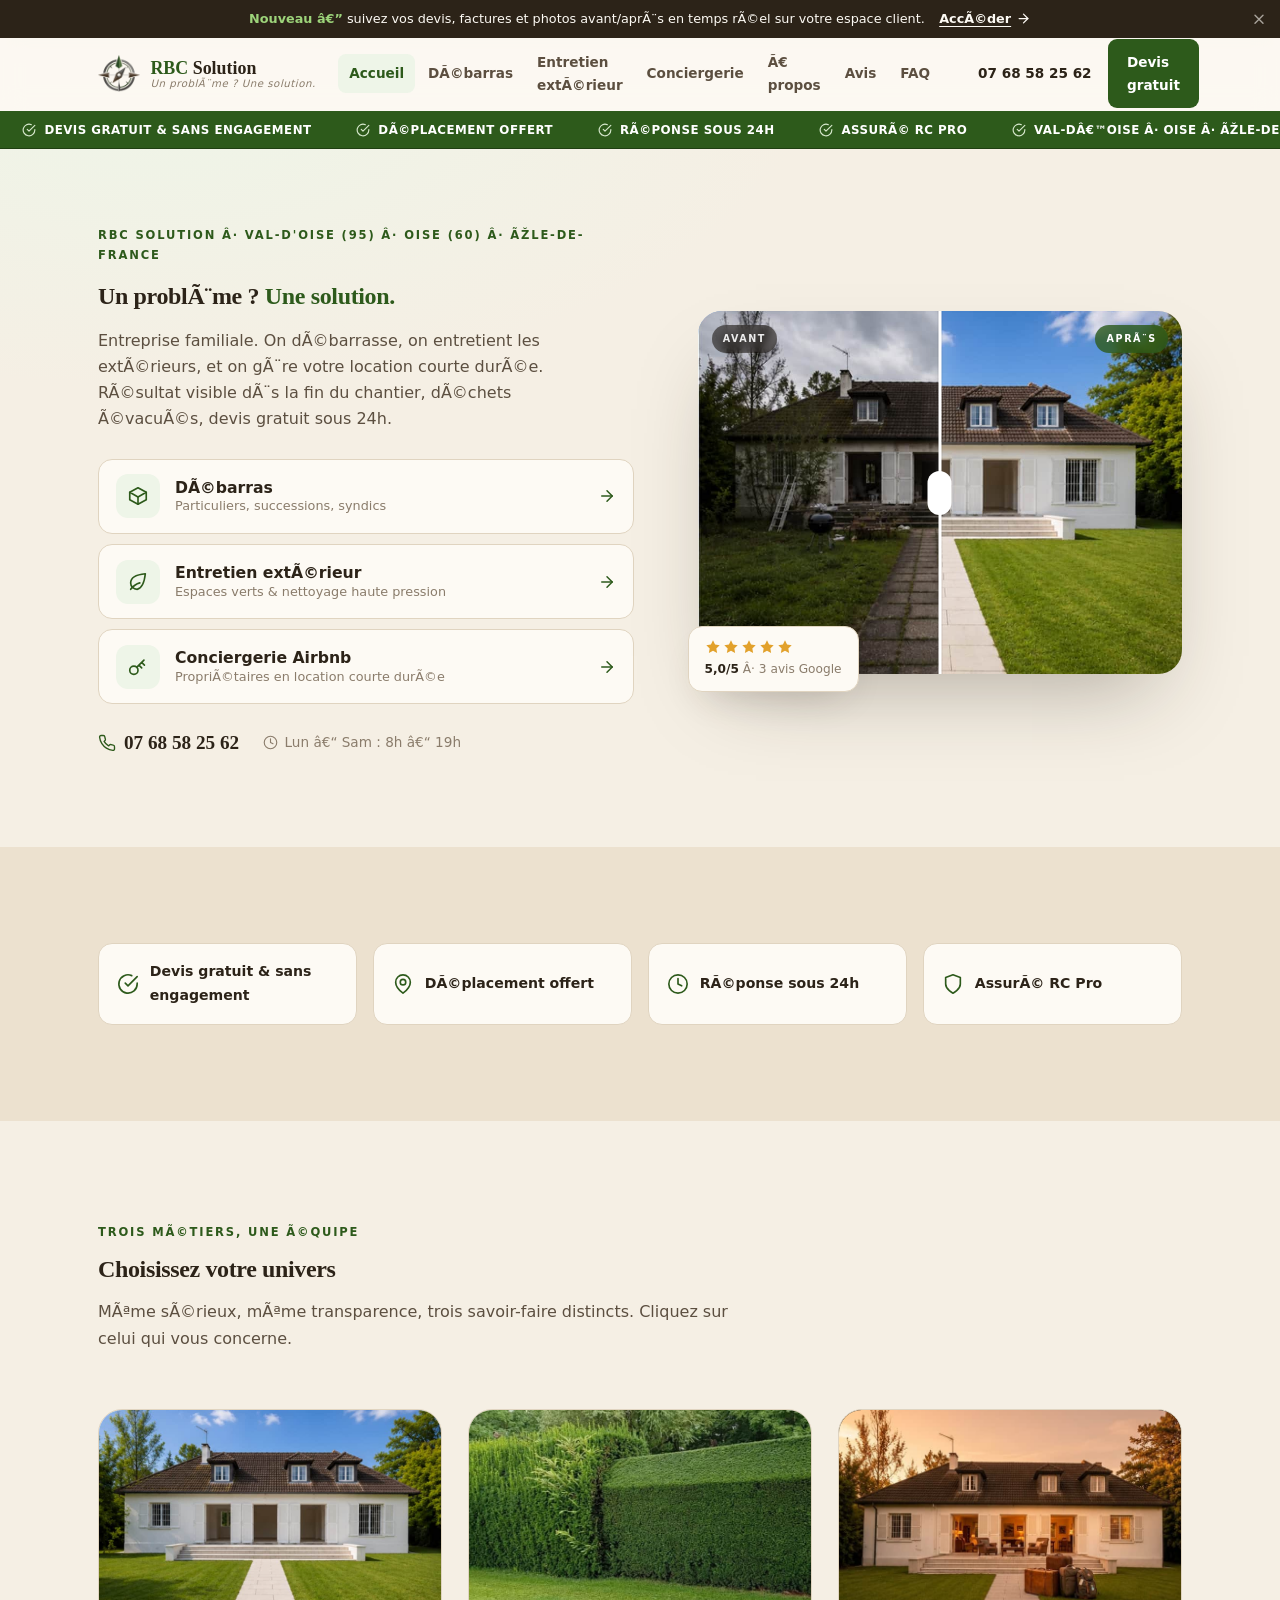
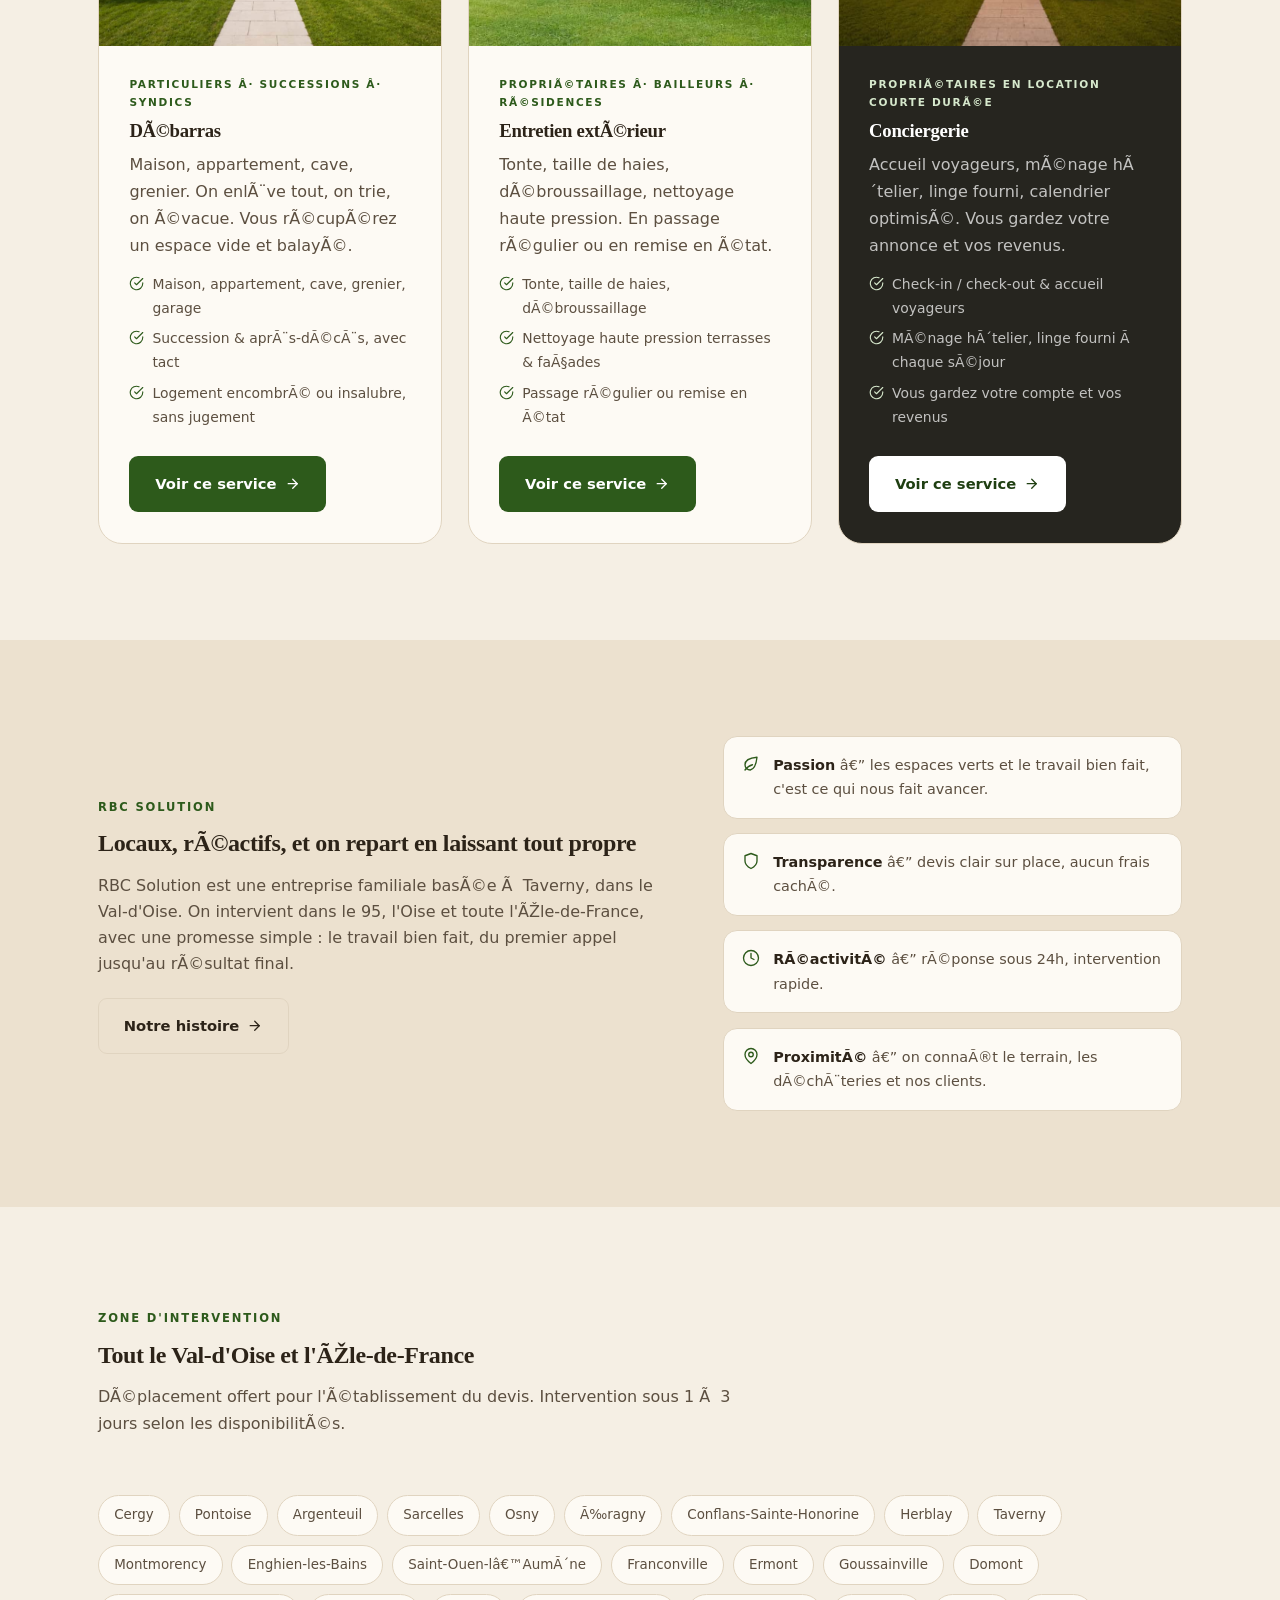
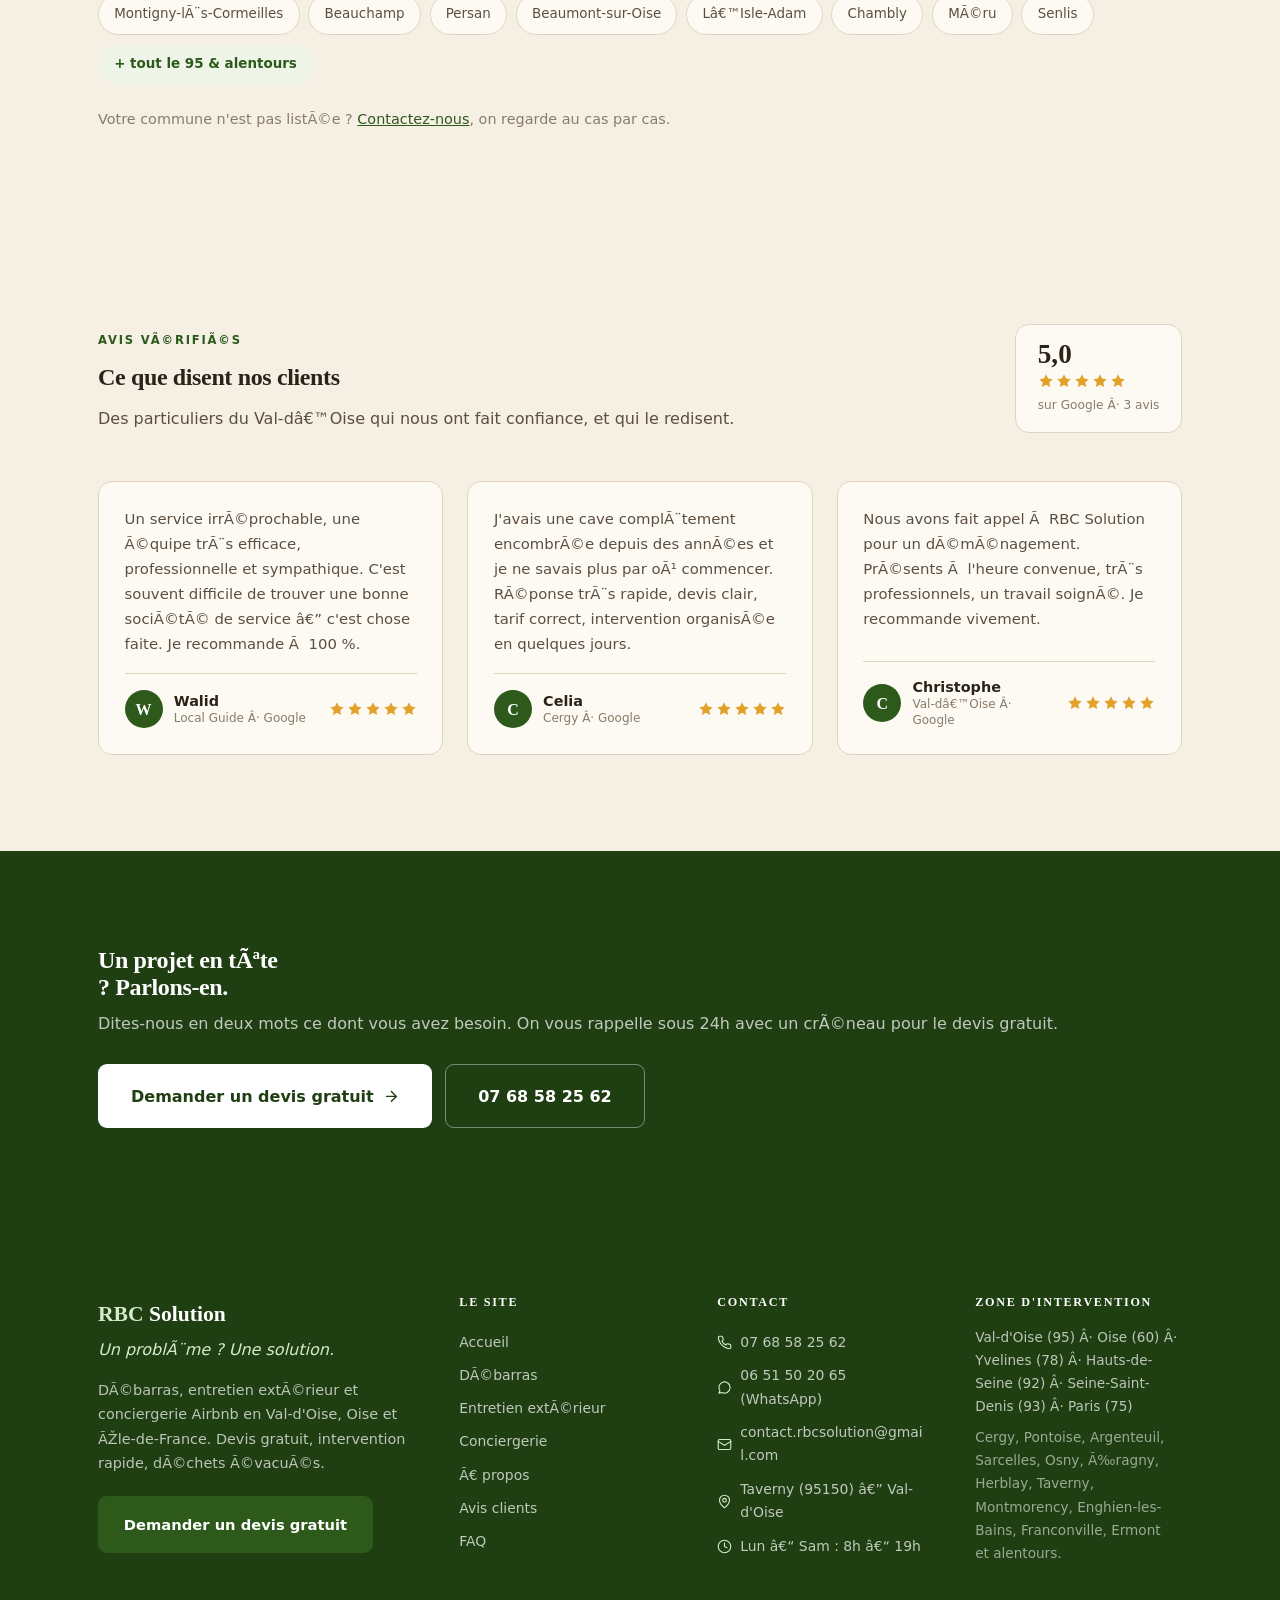
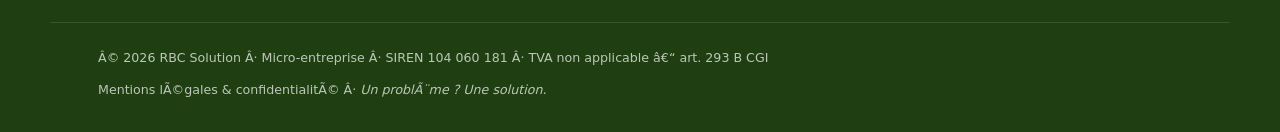
==== commit 66f6eb73: "Update index.html" ====
--- a/index.html
+++ b/index.html
@@ -1,1688 +1,1313 @@
-<!DOCTYPE html>
-
+<!doctype html>
 <html lang="fr">
 <head>
-  <meta charset="UTF-8"/>
-  <meta name="google-site-verification" content="ur7AYS-QiY8A2CvDFZ0sOP2IbIYApoEfcBPgpoQVrJE"/>
-  <link rel="icon" href="favicon.ico"/>
-  <meta name="viewport" content="width=device-width, initial-scale=1.0"/>
-  <title>RBC Solution – Débarras, Entretien extérieur & Conciergerie Val-d'Oise (95)</title>
-  <meta name="description" content="RBC Solution : débarras, entretien extérieur et conciergerie en Val-d'Oise (95). Devis gratuit sous 24h."/>
-  <meta name="keywords" content="RBC Solution, débarras Val-d'Oise, entretien extérieur 95, nettoyage haute pression, conciergerie Airbnb, remise en état locatif"/>
-  <meta name="author" content="RBC Solution"/>
-  <link rel="canonical" href="https://rbcsolution.com/"/>
-  <!-- Open Graph (partage réseaux sociaux + Google) -->
-  <meta property="og:title" content="RBC Solution – Débarras, Entretien extérieur & Conciergerie Val-d'Oise"/>
-  <meta property="og:description" content="Débarras, entretien extérieur et conciergerie en Val-d'Oise (95). Devis gratuit sous 24h."/>
-  <meta property="og:type" content="website"/>
-  <meta property="og:url" content="https://rbcsolution.com/"/>
-  <meta property="og:image" content="https://i.postimg.cc/RMSw-tqJD/apres.png"/>
-  <meta property="og:locale" content="fr_FR"/>
-  <!-- Données structurées LocalBusiness (aide Google à comprendre l'activité) -->
-  <script type="application/ld+json">
-  {
-    "@context": "https://schema.org",
-    "@type": "LocalBusiness",
-    "name": "RBC Solution",
-    "description": "Débarras, entretien extérieur et conciergerie en Val-d'Oise (95)",
-    "url": "https://rbcsolution.com",
-    "areaServed": {"@type": "AdministrativeArea", "name": "Val-d'Oise (95)"},
-    "serviceType": ["Débarras", "Entretien extérieur", "Conciergerie", "Nettoyage haute pression", "Remise en état locatif"],
-    "priceRange": "€€",
-    "image": "https://i.postimg.cc/RMSw-tqJD/apres.png"
-  }
-  </script>
-  <link rel="preconnect" href="https://fonts.googleapis.com"/>
-  <link rel="preconnect" href="https://fonts.gstatic.com" crossorigin/>
-  <link href="https://fonts.googleapis.com/css2?family=Raleway:wght@300;400;600;700;800&family=Lora:ital,wght@0,400;0,600;1,400&display=swap" rel="stylesheet"/>
-  <link rel="stylesheet" href="https://cdnjs.cloudflare.com/ajax/libs/font-awesome/6.5.0/css/all.min.css"/>
-  <script src="https://cdnjs.cloudflare.com/ajax/libs/gsap/3.12.5/gsap.min.js"></script>
-  <script src="https://cdnjs.cloudflare.com/ajax/libs/gsap/3.12.5/ScrollTrigger.min.js"></script>
-  <style>
-    :root {
-      --vert:#2d5a1b; --vert-mid:#3d7825; --vert-light:#d6e8cc; --vert-pale:#eef5e8;
-      --marron:#4a4a4a; --marron-mid:#666666; --marron-light:#e0e0e0; --marron-pale:#f5f5f5;
-      --creme:#f5efe4; --creme-dark:#ede4d6; --creme-deep:#e4d8c8; --beige:#d4c4a8;
-      --texte:#2c2318; --texte-doux:#6b5a48; --blanc-chaud:#fdf9f3;
-      --shadow:0 4px 24px rgba(44,35,24,.10); --shadow-lg:0 12px 48px rgba(44,35,24,.14);
-      --r:12px; --t:.32s cubic-bezier(.4,0,.2,1);
-    }
-    *,*::before,*::after{box-sizing:border-box;margin:0;padding:0}
-    html{scroll-behavior:smooth;overflow-x:hidden}
-    body{font-family:'Raleway',sans-serif;background:var(--creme);color:var(--texte-doux);overflow-x:hidden}
-    a{text-decoration:none;color:inherit}
-    img{display:block;max-width:100%}
-    h1,h2,h3{font-family:'Lora',serif;color:var(--texte);line-height:1.2}
-    h1{font-size:clamp(2.2rem,5.5vw,3.8rem)}
-    h2{font-size:clamp(1.7rem,3.5vw,2.6rem)}
-    h3{font-size:1.1rem}
-    p{line-height:1.82}
-    .page{display:none;padding-top:80px;min-height:100vh}
-    .page.active{display:block}
-
-    /* NAV */
-    nav{position:fixed;top:0;left:0;right:0;z-index:200;background:#fff;border-bottom:1.5px solid rgba(0,0,0,.07);height:80px;display:flex;align-items:center;justify-content:space-between;padding:0 5%;transition:top .3s ease,background .35s,border-color .35s}
-    nav.nav-dark{background:rgba(0,0,0,.28);border-bottom-color:rgba(255,255,255,.10)}
-    body.banner-visible nav{top:var(--banner-h,0px)}
-    body.banner-visible .page{padding-top:calc(80px + var(--banner-h,0px))}
-    .nav-links{display:flex;gap:4px;list-style:none;align-items:center}
-    .nav-links a{padding:6px 10px;border-radius:6px;font-size:.72rem;font-weight:700;letter-spacing:.03em;text-transform:uppercase;color:var(--texte-doux);transition:var(--t);cursor:pointer;white-space:nowrap}
-    .nav-links a:hover,.nav-links a.active{background:var(--vert-pale);color:var(--vert)}
-    nav.nav-dark .nav-links a{color:rgba(255,255,255,.8)}
-    nav.nav-dark .nav-links a:hover,nav.nav-dark .nav-links a.active{background:rgba(255,255,255,.15);color:#fff}
-    .nav-tel{background:var(--vert)!important;color:#fff!important;display:flex;align-items:center;gap:6px;white-space:nowrap;font-family:'Courier New',monospace;letter-spacing:.1em;}
-    .nav-tel:hover{background:var(--vert-mid)!important}
-    .nav-devis{background:var(--marron)!important;color:#fff!important}
-    .nav-devis:hover{opacity:.88!important}
-    .burger{display:none;flex-direction:column;gap:5px;cursor:pointer;padding:5px;flex-shrink:0;margin-left:auto}
-    .burger span{width:24px;height:2px;background:var(--texte);border-radius:2px;transition:var(--t)}
-    nav.nav-dark .burger span{background:#fff}
-    .mob-menu{display:none;flex-direction:column;position:fixed;top:80px;left:0;right:0;z-index:199;background:rgba(255,255,255,.95);backdrop-filter:blur(18px);-webkit-backdrop-filter:blur(18px);border-bottom:1.5px solid rgba(0,0,0,.07);padding:16px 5%;gap:4px;transition:background .35s,border-color .35s}
-    .mob-menu.open{display:flex}
-    .mob-menu.menu-dark{background:rgba(0,0,0,.85);border-bottom-color:rgba(255,255,255,.1)}
-    .mob-menu a{padding:12px 16px;border-radius:8px;font-size:.88rem;font-weight:700;text-transform:uppercase;color:var(--texte-doux);transition:var(--t);cursor:pointer;display:flex;align-items:center;gap:8px;}
-    .mob-menu a i{font-size:.85rem;width:16px;text-align:center;}
-    .mob-menu a:hover{background:var(--vert-pale);color:var(--vert)}
-    .mob-menu.menu-dark a{color:rgba(255,255,255,.85)}
-    .mob-menu.menu-dark a:hover{background:rgba(255,255,255,.12);color:#fff}
-
-    /* BOUTONS */
-    .btn{display:inline-flex;align-items:center;gap:8px;padding:14px 28px;border-radius:8px;font-family:'Raleway',sans-serif;font-size:.85rem;font-weight:700;letter-spacing:.06em;text-transform:uppercase;cursor:pointer;border:none;transition:var(--t)}
-    .btn-vert{background:var(--vert);color:#fff}
-    .btn-vert:hover{background:var(--vert-mid);transform:translateY(-2px);box-shadow:0 8px 24px rgba(45,90,27,.28)}
-    .btn-marron{background:var(--marron);color:#fff}
-    .btn-marron:hover{opacity:.88;transform:translateY(-2px)}
-    .btn-creme{background:var(--blanc-chaud);color:var(--vert)}
-    .btn-creme:hover{background:#fff;transform:translateY(-2px)}
-    .btn-outline-blanc{background:transparent;color:#fff;border:2px solid rgba(255,255,255,.45)}
-    .btn-outline-blanc:hover{background:rgba(255,255,255,.12);border-color:rgba(255,255,255,.8)}
-
-    /* COMPOSANTS */
-    .chip{display:inline-block;font-size:.68rem;font-weight:800;letter-spacing:.14em;text-transform:uppercase;padding:5px 14px;border-radius:99px;margin-bottom:14px}
-    .chip-vert{background:var(--vert-light);color:var(--vert)}
-    .chip-marron{background:var(--marron-light);color:var(--marron)}
-    .section{padding:90px 8%}
-    .section-creme{background:var(--creme-dark)}
-    .section-marron-pale{background:var(--marron-pale)}
-    .s-intro{font-size:.96rem;color:var(--texte-doux);max-width:540px;margin:10px 0 50px;line-height:1.85}
-
-    /* HERO BEFORE/AFTER */
-    #page-accueil { padding-top:0; }
-    #heroWrapper { position:relative; background:#1c3a14; }
-    .hero-ba {
-      height:100vh;min-height:500px;
-      position:relative;overflow:hidden;background:#0d0d0d;
-    }
-    .hba-layer {
-      position:absolute;inset:0;
-    }
-    .hba-layer img {
-      width:100%;height:100%;object-fit:cover;object-position:center;
-      display:block;
-    }
-    .hba-before-ov {
-      position:absolute;inset:0;
-      background:linear-gradient(to right,rgba(0,0,0,.55) 0%,rgba(0,0,0,.25) 55%,rgba(0,0,0,.1) 100%);
-    }
-    .hba-after {
-      clip-path:inset(100% 0 0 0);
-      z-index:2;
-    }
-    .hba-after-ov {
-      position:absolute;inset:0;
-      background:linear-gradient(to top,rgba(0,0,0,.45) 0%,rgba(0,0,0,.15) 45%,transparent 100%);
-    }
-    /* États initiaux avant chargement GSAP — évite le flash au démarrage */
-    #heroSplitCards { transform: translateY(300%); }
-    #heroConciergeCard { transform: translateY(100%); }
-    #afterLayer { clip-path: inset(100% 0 0 0); }
-    #heroDivider { top: 100%; }
-    /* Divider */
-    #heroDivider {
-      position:absolute;left:0;right:0;top:0;height:2px;
-      z-index:10;pointer-events:none;
-    }
-    .hba-div-line {
-      position:absolute;inset:0;
-      background:rgba(255,255,255,.9);
-      box-shadow:0 0 16px rgba(255,255,255,.55),0 0 40px rgba(255,255,255,.15);
-    }
-    .hba-div-dot {
-      position:absolute;top:50%;left:50%;transform:translate(-50%,-50%);
-      width:50px;height:50px;border-radius:50%;
-      background:#fff;
-      box-shadow:0 4px 24px rgba(0,0,0,.35);
-      display:flex;align-items:center;justify-content:center;
-      gap:5px;font-size:.85rem;color:#444;
-      white-space:nowrap;
-    }
-    /* Labels */
-    .hba-label {
-      position:absolute;bottom:38px;z-index:15;
-      font-family:'Raleway',sans-serif;font-size:.65rem;font-weight:800;
-      letter-spacing:.2em;text-transform:uppercase;
-      padding:8px 18px;border-radius:99px;
-    }
-    .hba-label-avant {
-      left:32px;top:38px;bottom:auto;
-      background:rgba(0,0,0,.45);border:1px solid rgba(255,255,255,.18);
-      color:rgba(255,255,255,.8);
-    }
-    .hba-label-apres {
-      right:32px;bottom:38px;top:auto;
-      background:rgba(45,90,27,.7);border:1px solid rgba(200,232,168,.35);
-      color:rgba(255,255,255,.92);
-      opacity:0;
-    }
-    /* Central content */
-    .hba-content {
-      position:absolute;inset:0;z-index:20;
-      display:flex;flex-direction:column;align-items:center;justify-content:center;
-      text-align:center;padding:20px;
-    }
-    .hba-inner {
-      background:none;
-      backdrop-filter:none;-webkit-backdrop-filter:none;
-      border:none;
-      border-radius:0;
-      padding:0 24px;
-      max-width:600px;width:100%;
-    }
-    .hba-badge {
-      display:inline-flex;align-items:center;gap:8px;
-      background:rgba(45,90,27,.55);border:1px solid rgba(200,232,168,.28);
-      color:rgba(255,255,255,.88);font-size:.68rem;font-weight:700;
-      letter-spacing:.1em;text-transform:uppercase;
-      padding:6px 14px;border-radius:99px;margin-bottom:22px;
-    }
-    .hba-logo-row {
-      display:flex;align-items:center;justify-content:center;gap:12px;margin-bottom:20px;
-    }
-    .hba-content h1 {
-      color:#fff;font-family:'Lora',serif;
-      font-size:clamp(1.7rem,3.5vw,2.8rem);
-      line-height:1.2;margin-bottom:12px;
-      text-shadow:0 2px 20px rgba(0,0,0,.5);
-    }
-    .hba-content h1 { font-size:clamp(2rem,5vw,3.2rem); }
-    .hba-content h1 em { background:linear-gradient(90deg,#c8893a 0%,#e8b87a 40%,#7cbb5a 75%,#4a9e2a 100%);-webkit-background-clip:text;-webkit-text-fill-color:transparent;background-clip:text;font-style:normal; }
-    .hba-services { display:flex;align-items:center;justify-content:center;flex-wrap:wrap;gap:6px 10px;margin:16px 0 14px;font-size:.72rem;font-weight:700;letter-spacing:.06em;text-transform:uppercase;color:rgba(255,255,255,.75); }
-    .hba-services i { font-size:.68rem;margin-right:4px;color:#c8e8a8; }
-    .hba-dot { color:rgba(255,255,255,.3); }
-    .hba-content .hba-sub {
-      color:rgba(255,255,255,.55);font-size:.84rem;
-      line-height:1.72;margin-bottom:26px;
-    }
-    .hba-btns { display:flex;gap:12px;justify-content:center;flex-wrap:wrap; }
-    /* Scroll hint */
-    .hba-scroll-hint {
-      position:absolute;bottom:42px;left:50%;transform:translateX(-50%);
-      z-index:15;display:flex;flex-direction:column;align-items:center;gap:7px;
-      color:rgba(255,255,255,.38);font-family:'Raleway',sans-serif;
-      font-size:.58rem;font-weight:700;letter-spacing:.18em;text-transform:uppercase;
-      pointer-events:none;
-      animation:sbounce 2.2s ease-in-out infinite;
-    }
-    .hba-scroll-arr {
-      width:18px;height:18px;
-      border-right:1.5px solid rgba(255,255,255,.35);
-      border-bottom:1.5px solid rgba(255,255,255,.35);
-      transform:rotate(45deg);
-    }
-    @keyframes sbounce {
-      0%,100%{transform:translateX(-50%) translateY(0)}
-      50%{transform:translateX(-50%) translateY(7px)}
-    }
-    /* Stats strip */
-    .hero-trust{display:flex;gap:36px;flex-wrap:wrap;justify-content:center;padding:38px 8%;background:transparent;}
-    /* Stats centrées sur la ligne de jonction */
-    .hero-trust-divider{position:absolute;left:0;right:0;top:50%;transform:translateY(-50%);padding:0 8%;gap:20px;}
-    .trust-item{background:rgba(30,30,30,.35);backdrop-filter:blur(12px);-webkit-backdrop-filter:blur(12px);border-radius:14px;padding:16px 24px;text-align:center;}
-    .trust-item .t-num{font-family:'Lora',serif;font-size:2rem;font-weight:600;color:#c8e8a8;display:block}
-    .trust-item .t-lbl{font-size:.68rem;color:rgba(255,255,255,.55);text-transform:uppercase;letter-spacing:.09em}
-    /* Trust chips dans le héro */
-    .hba-trust-chips{display:flex;flex-wrap:wrap;gap:6px 8px;justify-content:center;margin-top:18px;}
-    .hba-trust-chips span{font-family:'Raleway',sans-serif;font-size:.6rem;font-weight:800;letter-spacing:.06em;text-transform:uppercase;color:rgba(255,255,255,.8);background:rgba(255,255,255,.1);border:1px solid rgba(255,255,255,.2);border-radius:99px;padding:5px 12px;display:inline-flex;align-items:center;gap:5px;}
-    .hba-trust-chips span i{font-size:.6rem;color:#c8e8a8;}
-    /* 3e couche Conciergerie */
-    #thirdLayer{clip-path:inset(100% 0 0 0);z-index:22;}
-    .hba-third-ov{position:absolute;inset:0;background:linear-gradient(to top,rgba(0,0,0,.5) 0%,rgba(0,0,0,.15) 45%,transparent 100%);}
-    /* Label conciergerie */
-    .hba-label-tiers{right:32px;bottom:auto!important;height:auto;top:38px;background:rgba(74,74,74,.7);border:1px solid rgba(200,200,200,.3);color:rgba(255,255,255,.92);opacity:0;}
-    /* heroBottom 2 cartes */
-    #hero-cards{display:grid;grid-template-columns:1fr 1fr;gap:10px;}
-    .hc-card{border-radius:16px;padding:22px 20px;cursor:pointer;transition:background .2s;}
-    .hc-card h3{color:#fff;font-family:'Lora',serif;font-size:1.05rem;margin:10px 0 6px;}
-    .hc-card p{color:rgba(255,255,255,.7);font-size:.78rem;line-height:1.6;margin:0 0 12px;}
-    .hc-cta{font-size:.7rem;font-weight:800;letter-spacing:.08em;text-transform:uppercase;border-top:1px solid rgba(255,255,255,.15);padding-top:10px;color:rgba(255,255,255,.75);}
-    /* Section 3 cartes */
-    .svc3-grid{display:grid;grid-template-columns:repeat(3,1fr);gap:20px;max-width:1020px;margin:0 auto;}
-    .svc3-card{border-radius:16px;padding:30px 24px;cursor:pointer;transition:transform .2s,box-shadow .2s;box-shadow:0 4px 18px rgba(0,0,0,.08);}
-    .svc3-card:hover{transform:translateY(-4px);box-shadow:0 10px 32px rgba(0,0,0,.13);}
-    .svc3-ico{width:54px;height:54px;border-radius:14px;display:flex;align-items:center;justify-content:center;font-size:1.5rem;margin-bottom:16px;}
-    .svc3-card h3{font-size:1.05rem;margin-bottom:8px;}
-    .svc3-card p{font-size:.82rem;line-height:1.68;color:var(--texte-doux);margin:0 0 16px;}
-    .svc3-lien{font-size:.72rem;font-weight:800;letter-spacing:.07em;text-transform:uppercase;display:flex;align-items:center;gap:5px;}
-    @media(max-width:780px){.svc3-grid{grid-template-columns:1fr;}}
-    @media(max-width:680px){
-      .hba-inner{padding:28px 18px}
-      .hba-label{font-size:.58rem;padding:6px 12px;bottom:28px}
-      .hba-label-avant{left:16px}.hba-label-apres{right:16px}
-      #hero-cards{grid-template-columns:1fr;}
-    }
-
-    /* SERVICES */
-    .svc-grid{display:grid;grid-template-columns:repeat(auto-fit,minmax(250px,1fr));gap:18px}
-    .svc-card{background:var(--blanc-chaud);border-radius:var(--r);padding:26px 22px;box-shadow:var(--shadow);border-bottom:3px solid transparent;transition:var(--t)}
-    .svc-card.g{border-bottom-color:var(--vert)}
-    .svc-card.m{border-bottom-color:var(--marron)}
-    .svc-card:hover{transform:translateY(-4px);box-shadow:var(--shadow-lg)}
-    .svc-cta{margin-top:14px;font-size:.76rem;font-weight:800;letter-spacing:.07em;text-transform:uppercase;color:var(--vert);display:flex;align-items:center;gap:4px;border-top:1px solid var(--vert-light);padding-top:12px;transition:var(--t)}
-    .svc-cta-m{color:var(--marron);border-top-color:var(--marron-light)}
-    .svc-card:hover .svc-cta,.svc-card:hover .svc-cta-m{gap:8px}
-    .svc-card .ico{font-size:1.6rem;color:rgba(255,255,255,.6);margin-bottom:14px;}
-    .svc-card h3{margin-bottom:8px}
-    .svc-card p{font-size:.83rem;color:var(--texte-doux)}
-
-    /* PROCESS */
-    .process-wrap{display:grid;grid-template-columns:repeat(4,1fr);gap:0;position:relative;margin-top:10px}
-    .process-wrap::before{content:'';position:absolute;top:34px;left:12.5%;right:12.5%;height:2px;background:linear-gradient(90deg,rgba(245,239,228,.15),rgba(245,239,228,.4),rgba(245,239,228,.15))}
-    .p-step{text-align:center;padding:0 18px}
-    .p-num{width:68px;height:68px;border-radius:50%;background:var(--blanc-chaud);border:3px solid var(--vert);display:flex;align-items:center;justify-content:center;font-family:'Lora',serif;font-size:1.4rem;font-weight:600;color:var(--vert);margin:0 auto 18px;position:relative;z-index:2;box-shadow:0 4px 14px rgba(45,90,27,.14)}
-    .p-step h3{font-size:.92rem;margin-bottom:7px}
-    .p-step p{font-size:.8rem;color:var(--texte-doux);line-height:1.65}
-
-    /* AVIS */
-    .avis-top{display:flex;align-items:center;gap:22px;margin-bottom:40px;flex-wrap:wrap}
-    .avis-score-box{background:var(--vert);color:#fff;border-radius:14px;padding:18px 26px;text-align:center;flex-shrink:0}
-    .avis-score-box .n{font-family:'Lora',serif;font-size:2.8rem;font-weight:600;line-height:1}
-    .avis-score-box .s{font-size:1.1rem;margin:4px 0}
-    .avis-score-box .l{font-size:.68rem;opacity:.75;text-transform:uppercase;letter-spacing:.09em}
-    .avis-grid{display:grid;grid-template-columns:repeat(auto-fit,minmax(270px,1fr));gap:18px}
-    .avis-card{background:var(--blanc-chaud);border-radius:var(--r);padding:24px;box-shadow:var(--shadow);border-top:3px solid var(--vert-light);transition:var(--t)}
-    .avis-card:hover{transform:translateY(-3px);box-shadow:var(--shadow-lg)}
-    .avis-stars{color:#c8860a;font-size:1rem;margin-bottom:12px}
-    .avis-card p{font-size:.86rem;font-style:italic;color:var(--texte-doux);line-height:1.75;margin-bottom:14px}
-    .avis-author{display:flex;align-items:center;gap:10px}
-    .avis-av{width:38px;height:38px;border-radius:50%;background:var(--vert-pale);color:var(--vert);display:flex;align-items:center;justify-content:center;font-weight:800;font-size:.82rem;flex-shrink:0}
-    .avis-name{font-size:.82rem;font-weight:700;color:var(--texte)}
-    .avis-ville{font-size:.74rem;color:var(--texte-doux)}
-
-    /* FAQ */
-    .faq-wrap{display:flex;flex-direction:column;gap:10px;max-width:780px;margin:0 auto}
-    .faq-item{background:var(--blanc-chaud);border-radius:var(--r);overflow:hidden;box-shadow:var(--shadow);border:1.5px solid var(--creme-dark)}
-    .faq-q{padding:20px 24px;cursor:pointer;display:flex;align-items:center;justify-content:space-between;gap:16px;font-weight:700;font-size:.9rem;color:var(--texte);transition:var(--t);user-select:none}
-    .faq-q:hover,.faq-q.open{background:var(--vert-pale);color:var(--vert)}
-    .faq-ico{font-size:1.2rem;transition:var(--t);flex-shrink:0}
-    .faq-q.open .faq-ico{transform:rotate(45deg)}
-    .faq-a{max-height:0;overflow:hidden;font-size:.86rem;line-height:1.8;color:var(--texte-doux);transition:max-height .35s ease,padding .35s ease;padding:0 24px}
-    .faq-a.open{max-height:300px;padding:0 24px 20px}
-
-    /* CTA STRIP */
-    .cta-strip{background:linear-gradient(140deg,#1a3810 0%,#2d5a1b 60%,#3a4a20 100%);padding:75px 8%;text-align:center;position:relative;overflow:hidden}
-    .cta-strip::before{content:'';position:absolute;inset:0;pointer-events:none;background:radial-gradient(circle at 10% 90%,rgba(107,68,35,.2) 0%,transparent 45%),radial-gradient(circle at 90% 10%,rgba(200,232,168,.06) 0%,transparent 45%)}
-    .cta-strip h2{color:#fff;margin-bottom:14px;position:relative}
-    .cta-strip p{color:rgba(255,255,255,.7);margin-bottom:32px;position:relative;max-width:500px;margin-left:auto;margin-right:auto}
-    .cta-btns{display:flex;gap:14px;justify-content:center;flex-wrap:wrap;position:relative}
-    .cta-badges{display:flex;gap:12px;justify-content:center;margin-top:28px;flex-wrap:wrap;position:relative}
-    .cta-badge{background:rgba(245,239,228,.12);border:1px solid rgba(245,239,228,.2);color:rgba(255,255,255,.82);font-size:.72rem;font-weight:700;padding:6px 14px;border-radius:99px;letter-spacing:.05em}
-
-    /* CONTACT */
-    .contact-hero{background:linear-gradient(135deg,#162c0e 0%,#2d5a1b 55%,#1c3a14 100%);padding:72px 8% 80px;text-align:center;position:relative;overflow:hidden}
-    .contact-hero::before{content:'';position:absolute;inset:0;background:radial-gradient(ellipse 80% 60% at 50% 100%,rgba(245,239,228,.06) 0%,transparent 70%);pointer-events:none}
-    .glass-chip{background:rgba(255,255,255,.35);backdrop-filter:blur(12px);-webkit-backdrop-filter:blur(12px);border:1px solid rgba(255,255,255,.55);border-radius:99px;box-shadow:0 2px 12px rgba(26,47,74,.08);color:#1a2f4a;font-size:.68rem;font-weight:800;letter-spacing:.12em;text-transform:uppercase;padding:6px 18px;display:inline-block;margin-bottom:18px}
-    @supports not (backdrop-filter:blur(1px)){.glass-chip{background:rgba(255,255,255,.85);}}
-    .contact-hero-inner{position:relative;z-index:1;max-width:580px;margin:0 auto}
-    .chip-outline-creme{background:transparent;border:1.5px solid rgba(245,239,228,.35);color:rgba(245,239,228,.85);font-family:'Raleway',sans-serif;font-size:.62rem;font-weight:800;letter-spacing:.13em;text-transform:uppercase;padding:6px 16px;border-radius:99px;display:inline-block;margin-bottom:18px}
-    .contact-hero-title{font-family:'Lora',serif;font-size:clamp(1.9rem,4vw,2.9rem);color:#f5efe4;margin-bottom:14px;line-height:1.2}
-    .contact-hero-sub{font-size:.85rem;color:rgba(245,239,228,.68);letter-spacing:.04em}
-    .contact-section-bg{background:linear-gradient(135deg,#3b2010 0%,#2e1f0e 25%,#1c3212 55%,#2d5a1b 100%);padding:70px 8%}
-    .section-rbc-bg{background:linear-gradient(135deg,#3b2010 0%,#2e1f0e 25%,#1c3212 55%,#2d5a1b 100%)}
-    .section-rbc-bg h1,.section-rbc-bg h2,.section-rbc-bg h3{color:#f5efe4}
-    .section-rbc-bg p,.section-rbc-bg .s-intro{color:rgba(245,239,228,.72)}
-    .section-rbc-bg .chip-vert{background:rgba(45,90,27,.45);border:1.5px solid rgba(45,90,27,.55);color:#9dd47a}
-    .section-rbc-bg .ap-val{background:rgba(245,239,228,.08);border-left-color:#7cbb5a}
-    .section-rbc-bg .ap-val h4{color:#f5efe4}
-    .section-rbc-bg .ap-val p{color:rgba(245,239,228,.65)}
-    .section-rbc-bg .ap-txt p{color:rgba(245,239,228,.72)}
-    .contact-grid{display:grid;grid-template-columns:1.65fr 1fr;gap:48px;align-items:start}
-    .contact-left{display:flex;flex-direction:column;gap:22px;width:100%;min-width:0}
-    .contact-card-info{background:#2c2926;border-radius:18px;padding:30px;box-shadow:0 6px 32px rgba(0,0,0,.35);border:1px solid #3a3632}
-    .contact-card-title{font-family:'Lora',serif;font-size:1rem;color:#e8ddd0;margin-bottom:22px;padding-bottom:14px;border-bottom:1px solid #3a3632}
-    .c-row{display:flex;align-items:flex-start;gap:13px;margin-bottom:16px}
-    .c-row:last-of-type{margin-bottom:0}
-    .c-ico{width:40px;height:40px;border-radius:10px;flex-shrink:0;background:rgba(45,90,27,.25);color:#7cbb5a;display:flex;align-items:center;justify-content:center;font-size:.95rem;border:1px solid rgba(45,90,27,.4)}
-    .c-lbl{font-size:.6rem;font-weight:800;letter-spacing:.11em;text-transform:uppercase;color:#665e56;margin-bottom:3px}
-    .c-val{font-size:.9rem;font-weight:700;color:#d4c9bc;display:block;text-decoration:none}
-    .c-val:hover{color:#7cbb5a}
-    .c-socials{display:flex;gap:9px;margin-top:18px;padding-top:16px;border-top:1px solid #3a3632}
-    .c-social-btn{display:inline-flex;align-items:center;gap:6px;padding:8px 15px;border-radius:99px;font-size:.74rem;font-weight:700;text-decoration:none;transition:.2s;letter-spacing:.02em}
-    .c-social-insta{background:rgba(193,53,132,.15);color:#e47abb;border:1px solid rgba(193,53,132,.25)}.c-social-insta:hover{background:#c13584;color:#fff;border-color:#c13584}
-    .c-social-tiktok{background:rgba(255,255,255,.07);color:#c8c0b8;border:1px solid rgba(255,255,255,.12)}.c-social-tiktok:hover{background:#fff;color:#111;border-color:#fff}
-    .contact-steps{background:linear-gradient(145deg,#1c3a14 0%,#2d5a1b 100%);border-radius:18px;padding:26px 30px}
-    .cs-header{font-size:.62rem;font-weight:800;letter-spacing:.14em;text-transform:uppercase;color:rgba(245,239,228,.5);margin-bottom:18px}
-    .cs-item{display:flex;align-items:flex-start;gap:13px;margin-bottom:16px}
-    .cs-item:last-child{margin-bottom:0}
-    .cs-num{width:30px;height:30px;border-radius:50%;background:rgba(245,239,228,.12);border:1.5px solid rgba(245,239,228,.22);color:#f5efe4;display:flex;align-items:center;justify-content:center;font-size:.8rem;font-weight:800;flex-shrink:0;margin-top:2px}
-    .cs-body strong{display:block;font-size:.86rem;color:#f5efe4;margin-bottom:2px;font-weight:700}
-    .cs-body span{font-size:.76rem;color:rgba(245,239,228,.6)}
-    .form-box{background:#fff;border-radius:20px;padding:38px;box-shadow:0 16px 64px rgba(0,0,0,.45);border:1px solid rgba(255,255,255,.06)}
-    .form-box-hd{margin-bottom:26px;padding-bottom:18px;border-bottom:1.5px solid #ede8e0}
-    .form-box-hd h3{font-family:'Lora',serif;font-size:1.22rem;color:#1a1a1a;margin-bottom:5px}
-    .form-box-hd p{font-size:.82rem;color:#999}
-    .form-row2{display:grid;grid-template-columns:1fr 1fr;gap:14px}
-    .fg{margin-bottom:14px}
-    .fg label{display:block;font-size:.63rem;font-weight:800;letter-spacing:.09em;text-transform:uppercase;color:#777;margin-bottom:6px}
-    .fg input,.fg select,.fg textarea{width:100%;padding:12px 15px;border:1.5px solid #e4ddd4;border-radius:10px;font-family:'Raleway',sans-serif;font-size:.88rem;color:#1a1a1a;background:#faf8f5;outline:none;transition:var(--t)}
-    .fg input:focus,.fg select:focus,.fg textarea:focus{border-color:var(--vert);box-shadow:0 0 0 3px rgba(45,90,27,.09);background:#fff}
-    .fg textarea{resize:vertical;min-height:100px}
-    .services-grid{display:grid;grid-template-columns:1fr 1fr;gap:0;background:#faf8f5;border:1.5px solid #e4ddd4;border-radius:12px;overflow:hidden}
-    .srv-group{padding:16px 18px}
-    .srv-group:first-child{border-right:1.5px solid #e4ddd4}
-    .srv-group-title{font-size:.63rem;font-weight:800;letter-spacing:.1em;text-transform:uppercase;margin-bottom:12px;display:flex;align-items:center;gap:6px;padding-bottom:8px;border-bottom:1px solid #e8e2d8}
-    .srv-group-title.vert{color:var(--vert)}.srv-group-title.marron{color:#7a4f2e}
-    .srv-checks{display:flex;flex-direction:column;gap:8px}
-    .srv-check{display:flex;align-items:center;gap:8px;font-size:.82rem;font-weight:500;cursor:pointer;color:#2c2318;line-height:1.3}
-    .srv-check input{accent-color:var(--vert);width:14px;height:14px;flex-shrink:0}
-    .btn-submit{width:100%;padding:16px;background:linear-gradient(135deg,#2d5a1b,#3d7825);color:#fff;border:none;border-radius:12px;font-family:'Raleway',sans-serif;font-size:.92rem;font-weight:800;letter-spacing:.05em;cursor:pointer;transition:.22s;display:flex;align-items:center;justify-content:center;gap:10px;margin-top:6px}
-    .btn-submit:hover{transform:translateY(-2px);box-shadow:0 8px 28px rgba(45,90,27,.45)}
-    .form-trust{display:flex;justify-content:center;gap:20px;margin-top:13px;flex-wrap:wrap}
-    .form-trust span{font-size:.68rem;color:#b0a89e;display:flex;align-items:center;gap:5px}
-    .form-trust i{color:var(--vert);font-size:.66rem}
-
-    /* ZONE */
-    .zone-grid{display:grid;grid-template-columns:1fr 1fr;gap:60px;align-items:start}
-    .zone-map{background:linear-gradient(135deg,var(--vert-pale),var(--creme-dark));border-radius:16px;height:370px;border:2px solid var(--vert-light);display:flex;align-items:center;justify-content:center;font-size:4.5rem;position:relative;overflow:hidden}
-    .zone-map::after{content:'Val-d\'Oise (95)';position:absolute;bottom:18px;left:50%;transform:translateX(-50%);background:var(--vert);color:#fff;font-size:.75rem;font-family:'Raleway',sans-serif;font-weight:800;letter-spacing:.09em;text-transform:uppercase;padding:7px 18px;border-radius:99px;white-space:nowrap}
-    .zone-note{margin-top:18px;padding:14px 18px;background:var(--marron-pale);border-left:3px solid var(--marron);border-radius:0 8px 8px 0;font-size:.83rem;color:var(--marron);font-weight:600}
-
-    /* &#xC0; PROPOS */
-    .ap-grid{display:grid;grid-template-columns:1fr 1fr;gap:70px;align-items:center}
-    .ap-vis{position:relative}
-    .ap-img{
-      width:100%;aspect-ratio:1;border-radius:20px;
-      overflow:hidden;
-      border:2px solid var(--vert-light);
-      position:relative;
-    }
-    .ap-img img{
-      width:100%;height:100%;object-fit:cover;object-position:center top;display:block;
-    }
-    .ap-badge{position:absolute;bottom:-16px;right:-16px;background:var(--marron);color:#fff;border-radius:14px;padding:16px 20px;text-align:center;box-shadow:0 8px 24px rgba(107,68,35,.3)}
-    .ap-badge strong{display:block;font-family:'Lora',serif;font-size:1.6rem}
-    .ap-badge span{font-size:.68rem;opacity:.8;font-family:'Raleway',sans-serif;font-weight:700;letter-spacing:.08em;text-transform:uppercase}
-    .ap-txt h2{margin-bottom:18px}
-    .ap-txt p{margin-bottom:14px;font-size:.9rem;color:var(--texte-doux)}
-    .ap-vals{display:grid;grid-template-columns:1fr 1fr;gap:12px;margin-top:30px}
-    .ap-val{background:var(--creme-dark);border-radius:10px;padding:16px 18px;border-left:3px solid var(--vert)}
-    .ap-val h4{font-size:.88rem;margin-bottom:3px}
-    .ap-val p{font-size:.76rem;color:var(--texte-doux);margin:0}
-
-    /* FOOTER */
-    footer{background:#f0efee;color:#888;border-top:1.5px solid rgba(0,0,0,.07)}
-    .footer-main{display:grid;grid-template-columns:2fr 1fr 1fr 1fr;gap:40px;padding:60px 8% 40px;border-bottom:1px solid rgba(0,0,0,.08)}
-    .f-brand .f-logo-txt{font-family:'Lora',serif;font-size:1.6rem;font-weight:600;color:#333;margin-bottom:6px}
-    .f-col h4{font-family:'Raleway',sans-serif;font-size:.68rem;font-weight:800;letter-spacing:.14em;text-transform:uppercase;color:#aaa;margin-bottom:16px}
-    .f-col ul{list-style:none;display:flex;flex-direction:column;gap:8px}
-    .f-col a{font-size:.8rem;color:#666;transition:var(--t);cursor:pointer}
-    .f-col a:hover{color:#2d5a1b}
-    .footer-btm{display:flex;justify-content:space-between;align-items:center;padding:20px 8%;font-size:.73rem;flex-wrap:wrap;gap:10px}
-    .footer-btm span{color:#bbb}
-    .footer-btm em{color:#4a9e2a;font-style:normal}
-
-    /* GALERIE */
-    #galerie-grid img{transition:.3s ease}
-
-    /* ANIMATIONS */
-    @keyframes fadeUp{from{opacity:0;transform:translateY(22px)}to{opacity:1;transform:translateY(0)}}
-    .au{animation:fadeUp .55s ease both}
-    .d1{animation-delay:.05s}.d2{animation-delay:.13s}.d3{animation-delay:.21s}
-    .d4{animation-delay:.29s}.d5{animation-delay:.37s}.d6{animation-delay:.45s}
-
-    /* PARALLAX HERO */
-    .parallax-slow { will-change: transform; }
-    .parallax-mid  { will-change: transform; }
-    .parallax-fast { will-change: transform; }
-    .hero { overflow: hidden; }
-    /* SCROLL REVEAL */
-    .reveal {
-      opacity: 0;
-      transform: translateY(30px);
-      transition: opacity 0.6s ease, transform 0.6s ease;
-    }
-    .reveal.visible {
-      opacity: 1;
-      transform: translateY(0);
-    }
-    .reveal-delay-1 { transition-delay: 0.1s; }
-    .reveal-delay-2 { transition-delay: 0.2s; }
-    .reveal-delay-3 { transition-delay: 0.3s; }
-    .reveal-delay-4 { transition-delay: 0.4s; }
-    /* RESPONSIVE */
-    @media(max-width:900px){
-      .contact-grid,.ap-grid,.zone-grid{grid-template-columns:1fr}
-      .contact-left{flex-direction:column}
-      .services-grid{grid-template-columns:1fr}
-      .srv-group:first-child{border-right:none;border-bottom:1.5px solid #e4ddd4}
-      .form-box{padding:26px 20px}
-      .contact-section-bg{padding:50px 6%}
-      .contact-hero{padding:52px 6% 60px}
-      .process-wrap{grid-template-columns:1fr 1fr;gap:28px}
-      .process-wrap::before{display:none}
-      .footer-main{grid-template-columns:1fr 1fr}
-      .burger{display:flex}
-      .nav-links{display:none}
-      .hero-cards{grid-template-columns:1fr!important}
-      .ap-badge{right:0}
-    }
-    @media(max-width:580px){
-      .footer-main{grid-template-columns:1fr}
-      .process-wrap{grid-template-columns:1fr}
-      .form-row2{grid-template-columns:1fr}
-      .ap-vals{grid-template-columns:1fr}
-      .avis-top{flex-direction:column;align-items:flex-start}
-    }
-  </style>
+<meta charset="utf-8">
+<meta name="viewport" content="width=device-width, initial-scale=1">
+<title>RBC Solution â€” DÃ©barras, entretien extÃ©rieur & conciergerie en Val-d'Oise (95)</title>
+<meta name="description" content="RBC Solution : dÃ©barras, entretien extÃ©rieur et conciergerie Airbnb en Val-d'Oise (95), Oise (60) et ÃŽle-de-France. Devis gratuit sous 24h, dÃ©placement offert, dÃ©chets Ã©vacuÃ©s.">
+<meta name="keywords" content="dÃ©barras Val-d'Oise, dÃ©barras maison 95, entretien extÃ©rieur Val-d'Oise, nettoyage haute pression, taille de haie, conciergerie Airbnb Val-d'Oise, syndrome de DiogÃ¨ne, vidÃ©-maison succession">
+<meta name="author" content="RBC Solution">
+<link rel="canonical" href="https://rbcsolution.com/">
+<meta name="google-site-verification" content="ur7AYS-QiY8A2CvDFZ0sOP2IbIYApoEfcBPgpoQVrJE">
+<meta name="theme-color" content="#2d5a1b">
+<meta property="og:type" content="website">
+<meta property="og:site_name" content="RBC Solution">
+<meta property="og:title" content="RBC Solution â€” DÃ©barras, entretien extÃ©rieur & conciergerie Val-d'Oise">
+<meta property="og:description" content="DÃ©barras, entretien extÃ©rieur et conciergerie Airbnb en Val-d'Oise (95). Devis gratuit sous 24h, dÃ©placement offert.">
+<meta property="og:url" content="https://rbcsolution.com/">
+<meta property="og:locale" content="fr_FR">
+<meta property="og:image" content="https://rbcsolution.com/og.jpg">
+<meta name="twitter:card" content="summary_large_image">
+<link rel="icon" href="data:image/svg+xml,%3Csvg xmlns='http://www.w3.org/2000/svg' viewBox='0 0 64 64'%3E%3Crect width='64' height='64' rx='15' fill='%232d5a1b'/%3E%3Cpath d='M18 33.5 28 43 47 21' fill='none' stroke='%23fdfaf4' stroke-width='7' stroke-linecap='round' stroke-linejoin='round'/%3E%3C/svg%3E">
+<script type="application/ld+json">
+{
+  "@context": "https://schema.org",
+  "@type": "HomeAndConstructionBusiness",
+  "@id": "https://rbcsolution.com/#business",
+  "name": "RBC Solution",
+  "description": "DÃ©barras, entretien extÃ©rieur et conciergerie Airbnb en Val-d'Oise (95), Oise (60) et ÃŽle-de-France.",
+  "url": "https://rbcsolution.com/",
+  "telephone": "+33768582562",
+  "email": "contact.rbcsolution@gmail.com",
+  "image": "https://rbcsolution.com/og.jpg",
+  "priceRange": "â‚¬â‚¬",
+  "slogan": "Un problÃ¨me ? Une solution.",
+  "address": { "@type": "PostalAddress", "streetAddress": "3 Rue des Fauvettes", "postalCode": "95150", "addressLocality": "Taverny", "addressCountry": "FR" },
+  "identifier": [
+    { "@type": "PropertyValue", "name": "SIRET", "value": "104 060 181 00013" },
+    { "@type": "PropertyValue", "name": "SIREN", "value": "104 060 181" }
+  ],
+  "openingHoursSpecification": { "@type": "OpeningHoursSpecification", "dayOfWeek": ["Monday","Tuesday","Wednesday","Thursday","Friday","Saturday"], "opens": "08:00", "closes": "19:00" },
+  "areaServed": [
+    { "@type": "AdministrativeArea", "name": "Val-d'Oise (95)" },
+    { "@type": "AdministrativeArea", "name": "Oise (60)" },
+    { "@type": "AdministrativeArea", "name": "Yvelines (78)" },
+    { "@type": "AdministrativeArea", "name": "ÃŽle-de-France" }
+  ],
+  "aggregateRating": { "@type": "AggregateRating", "ratingValue": "5.0", "reviewCount": "3", "bestRating": "5" },
+  "makesOffer": [
+    { "@type": "Offer", "itemOffered": { "@type": "Service", "name": "DÃ©barras de maison, appartement, cave et grenier" } },
+    { "@type": "Offer", "itemOffered": { "@type": "Service", "name": "DÃ©barras de succession et de logement insalubre" } },
+    { "@type": "Offer", "itemOffered": { "@type": "Service", "name": "Entretien des espaces verts, tonte et taille de haies" } },
+    { "@type": "Offer", "itemOffered": { "@type": "Service", "name": "Nettoyage haute pression de terrasses et faÃ§ades" } },
+    { "@type": "Offer", "itemOffered": { "@type": "Service", "name": "Conciergerie Airbnb et gestion locative courte durÃ©e" } }
+  ]
+}
+</script>
+<style>
+:root{
+  --ink:#2c2318;--ink-soft:#5c4f40;--ink-mute:#8a7c6b;
+  --paper:#f5efe4;--paper-warm:#fdfaf4;--paper-deep:#ece1cf;--sand:#e4d8c8;--line:#e0d4c0;
+  --forest:#2d5a1b;--forest-mid:#3d7825;--forest-deep:#1f3f12;--leaf:#d6e8cc;--leaf-pale:#eef5e8;
+  --graphite:#26251f;--graphite-2:#33322f;
+  --r:14px;--r-lg:24px;--r-xs:9px;--r-pill:999px;
+  --shadow-sm:0 2px 10px -4px rgba(44,35,24,.14);
+  --shadow:0 16px 40px -18px rgba(44,35,24,.24);
+  --shadow-lg:0 40px 80px -30px rgba(44,35,24,.34);
+  --ease:cubic-bezier(.4,0,.2,1);--t:.3s var(--ease);
+  --container:1180px;--gutter:clamp(1.15rem,5vw,3rem);--sec:clamp(3.6rem,7.5vw,6.5rem);
+  --f-display:Georgia,'Iowan Old Style','Palatino Linotype',serif;
+  --f-body:system-ui,-apple-system,'Segoe UI',Roboto,Helvetica,Arial,sans-serif;
+}
+*,*::before,*::after{box-sizing:border-box;margin:0;padding:0}
+html{scroll-behavior:smooth;-webkit-text-size-adjust:100%}
+body{font-family:var(--f-body);color:var(--ink-soft);background:var(--paper);line-height:1.7;-webkit-font-smoothing:antialiased;overflow-x:hidden}
+img,svg{display:block;max-width:100%}
+a{color:inherit;text-decoration:none}
+button,input,textarea,select{font:inherit;color:inherit}
+:focus-visible{outline:3px solid var(--forest-mid);outline-offset:3px;border-radius:4px}
+h1,h2,h3,h4{font-family:var(--f-display);color:var(--ink);line-height:1.12;font-weight:700;letter-spacing:-.015em;text-wrap:balance}
+h1{font-size:clamp(2.3rem,1.5rem+3.4vw,4rem)}
+h2{font-size:clamp(1.8rem,1.35rem+1.9vw,2.9rem)}
+h3{font-size:clamp(1.12rem,1.02rem+.45vw,1.4rem)}
+p{text-wrap:pretty}
+strong{color:var(--ink);font-weight:700}
+.eyebrow{display:inline-block;font-family:var(--f-body);font-size:.72rem;font-weight:700;letter-spacing:.16em;text-transform:uppercase;color:var(--forest)}
+.lead{font-size:clamp(1.03rem,.98rem+.4vw,1.2rem);line-height:1.62;color:var(--ink-soft)}
+.container{width:100%;max-width:var(--container);margin-inline:auto;padding-inline:var(--gutter)}
+.narrow{max-width:760px}
+.section{padding-block:var(--sec)}
+.section--alt{background:var(--paper-deep)}
+.section--forest{background:var(--forest-deep);color:rgba(255,255,255,.8)}
+.section--forest h2,.section--forest h3{color:#fff}
+.sec-head{max-width:640px;margin-bottom:clamp(2.2rem,4.5vw,3.6rem)}
+.sec-head .eyebrow{margin-bottom:.85rem}
+.sec-head p{margin-top:.9rem}
+.center{text-align:center}.center.sec-head{margin-inline:auto}
+.sr-only{position:absolute;width:1px;height:1px;overflow:hidden;clip:rect(0 0 0 0);white-space:nowrap}
+
+/* buttons */
+.btn{display:inline-flex;align-items:center;gap:.55em;padding:.92rem 1.55rem;border:1.5px solid transparent;border-radius:var(--r-xs);font-weight:600;font-size:.92rem;cursor:pointer;transition:transform var(--t),background var(--t),box-shadow var(--t),border-color var(--t),color var(--t)}
+.btn svg{width:1.05em;height:1.05em}
+.btn--primary{background:var(--forest);color:#fff}
+.btn--primary:hover{background:var(--forest-mid);transform:translateY(-2px);box-shadow:0 12px 26px -10px rgba(45,90,27,.5)}
+.btn--dark{background:var(--ink);color:var(--paper-warm)}
+.btn--dark:hover{transform:translateY(-2px);box-shadow:var(--shadow)}
+.btn--ghost{background:transparent;border-color:var(--line);color:var(--ink)}
+.btn--ghost:hover{border-color:var(--forest);color:var(--forest);transform:translateY(-2px)}
+.btn--light{background:#fff;color:var(--forest-deep)}
+.btn--light:hover{transform:translateY(-2px);box-shadow:0 14px 30px -12px rgba(0,0,0,.45)}
+.btn--outline-light{background:transparent;border-color:rgba(255,255,255,.4);color:#fff}
+.btn--outline-light:hover{background:rgba(255,255,255,.12);border-color:rgba(255,255,255,.85)}
+.btn--lg{padding:1.08rem 2rem;font-size:1rem}
+.btn-row{display:flex;flex-wrap:wrap;gap:.8rem}
+.chip{display:inline-flex;align-items:center;gap:.4em;padding:.38rem .85rem;border-radius:var(--r-pill);background:var(--leaf-pale);color:var(--forest);font-size:.78rem;font-weight:600;border:1px solid rgba(45,90,27,.14)}
+
+/* app banner */
+.appbar{display:flex;align-items:center;justify-content:center;gap:.9rem;flex-wrap:wrap;padding:.5rem 2.6rem;background:var(--ink);color:var(--paper-warm);font-size:.8rem;text-align:center;position:relative}
+.appbar strong{color:#9dd47a}
+.appbar a.appbar__cta{font-weight:700;text-decoration:underline;text-underline-offset:3px;white-space:nowrap;display:inline-flex;align-items:center;gap:.3rem}
+.appbar__x{position:absolute;right:.5rem;top:50%;transform:translateY(-50%);background:none;border:0;color:inherit;opacity:.6;cursor:pointer;padding:.3rem;display:inline-flex}
+.appbar__x:hover{opacity:1}
+.appbar[hidden]{display:none}
+
+/* header */
+.hdr{position:sticky;top:0;z-index:100;background:rgba(253,250,244,.88);backdrop-filter:blur(12px);-webkit-backdrop-filter:blur(12px);border-bottom:1px solid transparent;transition:border-color .3s,box-shadow .3s}
+.hdr.scrolled{border-bottom-color:var(--line);box-shadow:0 6px 24px -18px rgba(44,35,24,.5)}
+.hdr__bar{display:flex;align-items:center;gap:1.4rem;height:72px}
+.brand{display:flex;align-items:center;gap:.65rem;flex-shrink:0}
+.brand img{width:42px;height:42px;object-fit:contain;mix-blend-mode:multiply}
+.brand__t{display:flex;flex-direction:column;line-height:1.12}
+.brand__t b{font-family:var(--f-display);font-size:1.12rem;color:var(--ink);font-weight:700}
+.brand__t b span{color:var(--forest)}
+.brand__t i{font-size:.64rem;letter-spacing:.05em;color:var(--ink-mute);font-style:italic}
+.nav{display:none;align-items:center;gap:.1rem;margin-right:auto}
+.nav a{padding:.5rem .7rem;border-radius:8px;font-size:.85rem;font-weight:550;color:var(--ink-soft);cursor:pointer;transition:background var(--t),color var(--t)}
+.nav a:hover,.nav a.active{color:var(--forest);background:var(--leaf-pale)}
+.hdr__act{display:flex;align-items:center;gap:.55rem;margin-left:auto}
+.hdr__tel{display:none;align-items:center;gap:.4rem;font-weight:600;font-size:.85rem;color:var(--ink);white-space:nowrap;padding:.5rem}
+.hdr__tel:hover{color:var(--forest)}
+.hdr__devis{display:none}
+.burger{display:inline-flex;align-items:center;justify-content:center;width:42px;height:42px;border:1px solid var(--line);border-radius:10px;background:var(--paper-warm);color:var(--ink);cursor:pointer}
+.mobmenu{display:none;border-top:1px solid var(--line);background:var(--paper);padding:1rem var(--gutter) 1.4rem}
+.mobmenu.open{display:block}
+.mobmenu a{display:block;padding:.9rem .3rem;font-family:var(--f-display);font-size:1.08rem;font-weight:600;color:var(--ink);border-bottom:1px solid var(--line);cursor:pointer}
+.mobmenu a.active{color:var(--forest)}
+.mobmenu__cta{display:grid;grid-template-columns:1fr 1fr;gap:.6rem;margin-top:1.1rem}
+
+/* ribbon */
+.ribbon{background:var(--forest);color:#fff;overflow:hidden;border-bottom:1px solid var(--forest-deep)}
+.ribbon__track{display:flex;width:max-content;animation:marquee 40s linear infinite}
+.ribbon:hover .ribbon__track{animation-play-state:paused}
+.ribbon__run{display:flex;flex-shrink:0;list-style:none}
+.ribbon__run li{display:flex;align-items:center;gap:.5rem;padding:.55rem 1.4rem;font-size:.74rem;font-weight:600;letter-spacing:.04em;text-transform:uppercase;white-space:nowrap}
+.ribbon__run li svg{width:14px;height:14px;color:var(--leaf)}
+@keyframes marquee{to{transform:translateX(calc(-100% / 3))}}
+
+/* pages */
+.page{display:none}
+.page.active{display:block;animation:fade .4s var(--ease) both}
+@keyframes fade{from{opacity:0}to{opacity:1}}
+
+/* hero */
+.hero{padding-block:clamp(2.6rem,6vw,5rem) clamp(3rem,7vw,5.5rem);background:radial-gradient(1100px 520px at 12% -10%,var(--leaf-pale),transparent 60%),var(--paper)}
+.hero__grid{display:grid;grid-template-columns:1.05fr .95fr;gap:clamp(2rem,5vw,4.5rem);align-items:center}
+.hero h1{margin:1rem 0 1.15rem}
+.hero h1 em{font-style:normal;color:var(--forest)}
+.hero .lead{max-width:46ch}
+.hero__choose{display:grid;gap:.65rem;margin:1.7rem 0 1.4rem}
+.choose{display:flex;align-items:center;gap:.95rem;padding:.9rem 1.05rem;background:var(--paper-warm);border:1.5px solid var(--line);border-radius:var(--r);cursor:pointer;transition:border-color var(--t),transform var(--t),box-shadow var(--t)}
+.choose:hover{border-color:var(--forest);transform:translateY(-3px);box-shadow:var(--shadow)}
+.choose__i{display:grid;place-items:center;width:44px;height:44px;flex-shrink:0;border-radius:12px;background:var(--leaf-pale);color:var(--forest)}
+.choose__i svg{width:22px;height:22px}
+.choose__t{display:flex;flex-direction:column;line-height:1.3}
+.choose__t strong{color:var(--ink);font-size:.98rem}
+.choose__t span{font-size:.8rem;color:var(--ink-mute)}
+.choose__arrow{margin-left:auto;color:var(--forest);transition:transform var(--t)}
+.choose:hover .choose__arrow{transform:translateX(4px)}
+.hero__meta{display:flex;flex-wrap:wrap;align-items:center;gap:1rem 1.5rem}
+.hero__tel{display:inline-flex;align-items:center;gap:.5rem;font-family:var(--f-display);font-size:1.2rem;font-weight:700;color:var(--ink)}
+.hero__tel svg{color:var(--forest);width:18px;height:18px}
+.hero__hours{display:inline-flex;align-items:center;gap:.4rem;font-size:.85rem;color:var(--ink-mute)}
+.hero__hours svg{width:15px;height:15px}
+.hero__visual{position:relative}
+.hero__badge{position:absolute;left:-10px;bottom:-18px;display:flex;flex-direction:column;gap:.25rem;padding:.75rem 1rem;background:var(--paper-warm);border:1px solid var(--line);border-radius:var(--r);box-shadow:var(--shadow)}
+.hero__badge span{font-size:.76rem;color:var(--ink-mute)}
+.hero__badge strong{color:var(--ink)}
+
+/* promises */
+.promises{display:grid;grid-template-columns:repeat(4,1fr);gap:1rem}
+.promise{display:flex;align-items:center;gap:.7rem;padding:1rem 1.1rem;background:var(--paper-warm);border:1px solid var(--line);border-radius:var(--r);font-weight:600;font-size:.88rem;color:var(--ink)}
+.promise svg{width:22px;height:22px;color:var(--forest);flex-shrink:0}
+
+/* stars */
+.stars{display:inline-flex;gap:2px}
+.stars svg{width:16px;height:16px;fill:#d9cdb8}
+.stars svg.on{fill:#e2a12b}
+
+/* universe chooser (home) big cards */
+.univ{display:grid;grid-template-columns:1fr 1fr 1fr;gap:clamp(1.1rem,2.5vw,1.6rem)}
+.ucard{display:flex;flex-direction:column;border:1px solid var(--line);border-radius:var(--r-lg);overflow:hidden;background:var(--paper-warm);transition:transform var(--t),box-shadow var(--t)}
+.ucard:hover{transform:translateY(-5px);box-shadow:var(--shadow-lg)}
+.ucard__media{aspect-ratio:16/11;overflow:hidden}
+.ucard__media img{width:100%;height:100%;object-fit:cover;transition:transform .6s var(--ease)}
+.ucard:hover .ucard__media img{transform:scale(1.05)}
+.ucard__body{padding:clamp(1.3rem,2.6vw,1.9rem);display:flex;flex-direction:column;gap:.55rem;flex:1}
+.ucard__body .eyebrow{font-size:.66rem}
+.ucard__body h3{font-size:clamp(1.3rem,1.05rem+.9vw,1.7rem)}
+.ucard__list{list-style:none;display:grid;gap:.45rem;margin:.3rem 0 1.1rem}
+.ucard__list li{display:flex;gap:.5rem;align-items:flex-start;font-size:.87rem}
+.ucard__list li svg{width:15px;height:15px;color:var(--forest);flex-shrink:0;margin-top:3px}
+.ucard .btn{margin-top:auto;align-self:flex-start}
+.ucard--dark{background:var(--graphite);color:rgba(255,255,255,.72)}
+.ucard--dark h3{color:#fff}
+.ucard--dark .eyebrow{color:var(--leaf)}
+.ucard--dark .ucard__list li svg{color:var(--leaf)}
+
+/* generic service grid */
+.grid3{display:grid;grid-template-columns:repeat(3,1fr);gap:clamp(1rem,2.4vw,1.5rem)}
+.card{background:var(--paper-warm);border:1px solid var(--line);border-radius:var(--r);padding:clamp(1.3rem,2.8vw,1.9rem);transition:transform var(--t),box-shadow var(--t),border-color var(--t)}
+.card:hover{transform:translateY(-4px);box-shadow:var(--shadow);border-color:rgba(45,90,27,.35)}
+.card__i{display:grid;place-items:center;width:46px;height:46px;border-radius:12px;background:var(--leaf-pale);color:var(--forest);margin-bottom:.9rem}
+.card__i svg{width:22px;height:22px}
+.card h3{margin-bottom:.4rem}
+.card p{font-size:.9rem}
+
+/* steps */
+.steps{list-style:none;display:grid;grid-template-columns:repeat(4,1fr);gap:1.1rem;counter-reset:s}
+.step{padding:1.4rem 1.25rem;background:var(--paper-warm);border:1px solid var(--line);border-radius:var(--r)}
+.step__n{display:grid;place-items:center;width:38px;height:38px;border-radius:50%;background:var(--forest);color:#fff;font-family:var(--f-display);font-weight:700;margin-bottom:.9rem}
+.step h3{font-size:1.03rem;margin-bottom:.35rem}
+.step p{font-size:.85rem}
+
+/* proof stats */
+.proof{display:grid;grid-template-columns:repeat(3,1fr);gap:1.1rem}
+.stat{padding:1.5rem 1.4rem;border:1px solid var(--line);border-radius:var(--r);background:var(--paper-warm)}
+.stat b{display:block;font-family:var(--f-display);font-size:1.9rem;color:var(--forest);line-height:1;margin-bottom:.4rem}
+.stat span{font-size:.88rem;color:var(--ink-soft)}
+
+/* before/after */
+.ba{margin:0}
+.ba__stage{position:relative;border-radius:var(--r-lg);overflow:hidden;box-shadow:var(--shadow-lg);aspect-ratio:4/3;background:var(--sand);isolation:isolate}
+.ba__img{position:absolute;inset:0;width:100%;height:100%;object-fit:cover;user-select:none;-webkit-user-drag:none}
+.ba__top{position:absolute;inset:0;will-change:clip-path}
+.ba__tag{position:absolute;top:14px;z-index:3;font-size:.6rem;font-weight:700;letter-spacing:.16em;text-transform:uppercase;padding:.35rem .7rem;border-radius:var(--r-pill);backdrop-filter:blur(4px)}
+.ba__tag--b{left:14px;background:rgba(20,15,10,.55);color:rgba(255,255,255,.9)}
+.ba__tag--a{right:14px;background:rgba(45,90,27,.8);color:#fff}
+.ba__range{position:absolute;inset:0;width:100%;height:100%;margin:0;opacity:0;cursor:ew-resize;z-index:4}
+.ba__handle{position:absolute;top:0;bottom:0;left:50%;width:3px;transform:translateX(-50%);background:#fff;box-shadow:0 0 0 1px rgba(0,0,0,.08),0 0 20px rgba(255,255,255,.5);z-index:3;pointer-events:none;display:flex;align-items:center;justify-content:center}
+.ba__handle svg{position:absolute;width:44px;height:44px;padding:12px;background:#fff;color:var(--forest);border-radius:var(--r-pill);box-shadow:var(--shadow)}
+.ba figcaption{margin-top:.85rem;font-size:.84rem;color:var(--ink-mute);text-align:center}
+
+/* reviews */
+.rv__top{display:flex;flex-wrap:wrap;align-items:flex-end;justify-content:space-between;gap:1.4rem;margin-bottom:clamp(2rem,4vw,3rem)}
+.rv__badge{display:flex;flex-direction:column;gap:.35rem;padding:1rem 1.35rem;border:1px solid var(--line);border-radius:var(--r);background:var(--paper-warm)}
+.rv__badge b{font-family:var(--f-display);font-size:1.7rem;color:var(--ink);line-height:1}
+.rv__badge span{font-size:.76rem;color:var(--ink-mute)}
+.rv__grid{display:grid;grid-template-columns:repeat(auto-fit,minmax(min(100%,280px),1fr));gap:clamp(1rem,2.4vw,1.5rem)}
+.rvc{margin:0;background:var(--paper-warm);border:1px solid var(--line);border-radius:var(--r);padding:1.6rem;display:flex;flex-direction:column;gap:1rem}
+.rvc p{font-size:.93rem;line-height:1.68;color:var(--ink-soft);flex:1}
+.rvc footer{display:grid;grid-template-columns:auto 1fr auto;align-items:center;gap:.7rem;padding-top:1rem;border-top:1px solid var(--line)}
+.rvc__av{width:38px;height:38px;border-radius:50%;display:grid;place-items:center;background:var(--forest);color:#fff;font-weight:700;font-family:var(--f-display)}
+.rvc__who{display:flex;flex-direction:column;line-height:1.3}
+.rvc__who strong{color:var(--ink);font-size:.9rem}
+.rvc__who span{font-size:.75rem;color:var(--ink-mute)}
+
+/* gallery */
+.gal{display:grid;grid-template-columns:repeat(3,1fr);gap:clamp(1rem,2.4vw,1.5rem)}
+.gal figure{position:relative;margin:0;border-radius:var(--r-lg);overflow:hidden;box-shadow:var(--shadow);aspect-ratio:3/2}
+.gal img{width:100%;height:100%;object-fit:cover}
+.gal figcaption{position:absolute;left:14px;bottom:14px}
+
+/* zone */
+.zone{display:flex;flex-wrap:wrap;gap:.55rem}
+.zone span{padding:.5rem .95rem;border-radius:var(--r-pill);background:var(--paper-warm);border:1px solid var(--line);font-size:.84rem;color:var(--ink-soft)}
+.zone span.more{background:var(--leaf-pale);color:var(--forest);border-color:transparent;font-weight:650}
+.zone-note{margin-top:1.4rem;font-size:.9rem;color:var(--ink-mute)}
+.zone-note a{color:var(--forest);text-decoration:underline;cursor:pointer}
+
+/* about */
+.about{display:grid;grid-template-columns:1.1fr .9fr;gap:clamp(2rem,5vw,4rem);align-items:center}
+.about h2{margin:.7rem 0 1rem}
+.values{list-style:none;display:grid;gap:.9rem}
+.values li{display:flex;gap:.8rem;align-items:flex-start;padding:1rem 1.15rem;background:var(--paper-warm);border:1px solid var(--line);border-radius:var(--r);font-size:.9rem}
+.values li svg{width:18px;height:18px;color:var(--forest);flex-shrink:0;margin-top:2px}
+.idcard{border:1px solid var(--line);border-radius:var(--r-lg);background:var(--paper-warm);padding:clamp(1.4rem,3vw,2rem)}
+.idcard dl{display:grid;grid-template-columns:1fr 1fr;gap:1.1rem 1.8rem;margin-top:1rem}
+.idcard dt{font-size:.7rem;text-transform:uppercase;letter-spacing:.1em;color:var(--ink-mute);margin-bottom:.15rem}
+.idcard dd{color:var(--ink);font-weight:550}
+
+/* keep (conciergerie) */
+.keep{display:grid;grid-template-columns:1fr 1fr;gap:1.3rem}
+.keepc{padding:1.7rem;border:1px solid var(--line);border-radius:var(--r);background:var(--paper-warm)}
+.keepc h3{display:flex;align-items:center;gap:.5rem;margin-bottom:1rem;font-size:1.08rem}
+.keepc h3 svg{width:18px;height:18px;color:var(--forest)}
+.keepc--ours{background:var(--graphite);color:rgba(255,255,255,.75)}
+.keepc--ours h3{color:#fff}
+.keepc--ours ul li svg{color:var(--leaf)}
+.tick{list-style:none;display:grid;gap:.55rem}
+.tick li{display:flex;gap:.5rem;align-items:flex-start;font-size:.9rem}
+.tick li svg{width:15px;height:15px;color:var(--forest);flex-shrink:0;margin-top:3px}
+
+/* formules */
+.formules{display:grid;grid-template-columns:repeat(3,1fr);gap:1.1rem;align-items:start}
+.formule{position:relative;padding:1.7rem 1.5rem;border:1px solid var(--line);border-radius:var(--r-lg);background:var(--paper-warm);display:flex;flex-direction:column;gap:.6rem}
+.formule.feat{border-color:var(--forest);box-shadow:var(--shadow)}
+.formule__badge{position:absolute;top:-12px;left:1.5rem;background:var(--forest);color:#fff;font-size:.66rem;font-weight:700;letter-spacing:.06em;text-transform:uppercase;padding:.3rem .7rem;border-radius:var(--r-pill)}
+.formule h3{font-size:1.25rem}
+.formule .for{font-size:.85rem;color:var(--ink-mute)}
+.formule .tick{margin:.35rem 0 1rem}
+.formule .btn{margin-top:auto;justify-content:center}
+
+/* sensible encart */
+.sensible{max-width:760px;background:var(--paper-warm);border:1px solid var(--line);border-left:4px solid var(--forest);border-radius:var(--r);padding:clamp(1.5rem,4vw,2.4rem)}
+.sensible .tag{display:inline-flex;align-items:center;gap:.4rem;font-size:.72rem;font-weight:700;letter-spacing:.1em;text-transform:uppercase;color:var(--forest);margin-bottom:.9rem}
+.sensible .tag svg{width:16px;height:16px}
+
+/* cta band */
+.cta{background:var(--forest-deep);color:rgba(255,255,255,.78)}
+.cta .inner{display:flex;flex-wrap:wrap;align-items:center;justify-content:space-between;gap:1.7rem}
+.cta h2{color:#fff;max-width:22ch}
+.cta p{margin-top:.6rem;color:rgba(255,255,255,.72)}
+
+/* contact */
+.ct-grid{display:grid;grid-template-columns:1.1fr .9fr;gap:clamp(1.6rem,4vw,3rem);align-items:start}
+.dq{background:var(--paper-warm);border:1px solid var(--line);border-radius:var(--r-lg);padding:clamp(1.6rem,4vw,2.5rem);box-shadow:var(--shadow)}
+.dq__badge{display:inline-flex;align-items:center;gap:.4rem;font-size:.73rem;font-weight:700;letter-spacing:.06em;text-transform:uppercase;color:var(--forest);background:var(--leaf-pale);border-radius:var(--r-pill);padding:.35rem .8rem;margin-bottom:1rem}
+.dq__badge svg{width:15px;height:15px}
+.dq h2{font-size:clamp(1.35rem,1.1rem+1.1vw,1.85rem);margin-bottom:.6rem}
+.dq>p{color:var(--ink-soft);font-size:.94rem;max-width:46ch}
+.dq__act{display:flex;flex-wrap:wrap;gap:.7rem;margin:1.4rem 0 1rem}
+.dq__alt{font-size:.87rem;color:var(--ink-soft);margin-bottom:.7rem}
+.dq__alt a{color:var(--forest);font-weight:600}
+.dq__legal{font-size:.78rem;color:var(--ink-mute)}
+.dq__legal a{color:var(--forest);text-decoration:underline;cursor:pointer}
+.ct-side{display:grid;gap:1.1rem}
+.ct-card{padding:1.6rem;border:1px solid var(--line);border-radius:var(--r-lg);background:var(--paper-warm)}
+.ct-card h2{font-size:1.1rem;margin-bottom:1rem}
+.ct-steps{list-style:none;display:grid;gap:.95rem}
+.ct-steps li{display:flex;gap:.75rem}
+.ct-steps li b{flex-shrink:0;width:26px;height:26px;border-radius:50%;display:grid;place-items:center;background:var(--leaf-pale);color:var(--forest);font-size:.8rem}
+.ct-steps strong{color:var(--ink);font-size:.9rem;display:block}
+.ct-steps p{font-size:.83rem;color:var(--ink-mute)}
+.ct-list{list-style:none;display:grid;gap:1rem}
+.ct-list li{display:flex;gap:.75rem}
+.ct-list li svg{width:17px;height:17px;color:var(--forest);flex-shrink:0;margin-top:3px}
+.ct-list small{display:block;font-size:.68rem;text-transform:uppercase;letter-spacing:.1em;color:var(--ink-mute);margin-bottom:.15rem}
+.ct-list a,.ct-list span{font-weight:600;color:var(--ink)}
+.ct-list a:hover{color:var(--forest)}
+
+/* faq */
+.faq{display:grid;gap:.65rem;max-width:820px}
+.faq details{border:1px solid var(--line);border-radius:var(--r);background:var(--paper-warm);overflow:hidden}
+.faq summary{display:flex;align-items:center;justify-content:space-between;gap:1rem;padding:1.1rem 1.3rem;cursor:pointer;font-family:var(--f-display);font-weight:700;font-size:1.02rem;color:var(--ink);list-style:none}
+.faq summary::-webkit-details-marker{display:none}
+.faq summary svg{flex-shrink:0;width:20px;height:20px;color:var(--forest);transition:transform var(--t)}
+.faq details[open] summary svg{transform:rotate(45deg)}
+.faq__b{padding:0 1.3rem 1.25rem}
+.faq__b p{font-size:.94rem;color:var(--ink-soft);max-width:64ch}
+.faq h2.grp{display:flex;align-items:center;gap:.6rem;font-size:clamp(1.35rem,1.1rem+1vw,1.8rem);margin:2.4rem 0 1.3rem}
+.faq h2.grp:first-child{margin-top:0}
+.faq h2.grp svg{width:20px;height:20px;color:var(--forest)}
+
+/* legal */
+.legal h2{font-size:1.12rem;margin:2rem 0 .6rem}
+.legal p{color:var(--ink-soft);max-width:64ch;margin-bottom:.85rem}
+.legal a{color:var(--forest);text-decoration:underline}
+
+/* page hero (interior) */
+.phero{padding-block:clamp(2.4rem,6vw,4.4rem) clamp(2.6rem,6vw,4.6rem);background:radial-gradient(900px 460px at 88% -20%,var(--leaf-pale),transparent 60%),var(--paper)}
+.phero--dark{background:var(--graphite);color:rgba(255,255,255,.74)}
+.phero--dark h1,.phero--dark .eyebrow{color:#fff}
+.phero--dark .eyebrow{color:var(--leaf)}
+.phero__grid{display:grid;grid-template-columns:1.05fr .95fr;gap:clamp(2rem,5vw,4rem);align-items:center}
+.phero h1{margin:.9rem 0 1.1rem;font-size:clamp(2rem,1.4rem+2.4vw,3.1rem)}
+.phero .lead{max-width:48ch;margin-bottom:1.6rem}
+.phero--dark .lead{color:rgba(255,255,255,.74)}
+.phero__media{border-radius:var(--r-lg);overflow:hidden;box-shadow:var(--shadow-lg);aspect-ratio:4/3}
+.phero__media img{width:100%;height:100%;object-fit:cover}
+
+/* footer */
+.ft{background:var(--forest-deep);color:rgba(255,255,255,.7);padding-top:clamp(3rem,6vw,4.5rem);padding-bottom:2rem}
+.ft__grid{display:grid;grid-template-columns:1.5fr 1fr 1fr 1fr;gap:clamp(2rem,4vw,3.5rem)}
+.ft__brand b{font-family:var(--f-display);font-size:1.35rem;color:#fff}
+.ft__brand b span{color:var(--leaf)}
+.ft__brand i{display:block;color:var(--leaf);font-style:italic;margin-top:.2rem}
+.ft__brand p{font-size:.9rem;margin:.9rem 0 1.3rem;max-width:34ch}
+.ft__col h3{color:#fff;font-size:.76rem;letter-spacing:.14em;text-transform:uppercase;margin-bottom:1rem}
+.ft__col a,.ft__col span{display:flex;align-items:center;gap:.5rem;padding:.3rem 0;font-size:.87rem;color:rgba(255,255,255,.72);cursor:pointer;word-break:break-word}
+.ft__col a:hover{color:#fff}
+.ft__col svg{width:15px;height:15px;color:var(--leaf);flex-shrink:0}
+.ft__zone{font-size:.85rem;line-height:1.7}
+.ft__zone.cities{margin-top:.5rem;color:rgba(255,255,255,.55)}
+.ft__btm{margin-top:clamp(2.4rem,5vw,3.6rem);padding-top:1.5rem;border-top:1px solid rgba(255,255,255,.12);display:flex;flex-wrap:wrap;justify-content:space-between;gap:.6rem;font-size:.79rem}
+.ft__btm a{cursor:pointer}.ft__btm a:hover{color:#fff}
+
+/* mobile action bar */
+.actionbar{position:fixed;left:0;right:0;bottom:0;z-index:90;display:grid;grid-template-columns:1fr 1fr 1.2fr;gap:1px;background:var(--line);border-top:1px solid var(--line);padding-bottom:env(safe-area-inset-bottom);box-shadow:0 -10px 30px -18px rgba(44,35,24,.4)}
+.actionbar a{display:flex;flex-direction:column;align-items:center;justify-content:center;gap:.2rem;padding:.6rem .3rem;background:var(--paper-warm);font-size:.72rem;font-weight:650;color:var(--ink)}
+.actionbar a svg{width:20px;height:20px;color:var(--forest)}
+.actionbar a.wa svg{color:#25d366}
+.actionbar a.devis{background:var(--forest);color:#fff}
+.actionbar a.devis svg{color:#fff}
+
+/* reveal */
+.reveal{opacity:0;transform:translateY(22px);transition:opacity .7s var(--ease),transform .7s var(--ease)}
+.reveal.in{opacity:1;transform:none}
+
+@media(max-width:999px){
+  body{padding-bottom:60px}
+}
+@media(min-width:600px){
+  .hdr__tel{display:flex}.hdr__devis{display:inline-flex}
+}
+@media(min-width:1000px){
+  .nav{display:flex}.burger{display:none}.mobmenu{display:none!important}.actionbar{display:none}
+}
+@media(max-width:960px){
+  .hero__grid,.about,.phero__grid,.ct-grid{grid-template-columns:1fr}
+  .hero__visual,.phero__media{max-width:540px}
+  .univ,.grid3,.proof,.formules{grid-template-columns:1fr}
+  .steps{grid-template-columns:1fr 1fr}
+  .promises{grid-template-columns:1fr 1fr}
+  .keep{grid-template-columns:1fr}
+  .gal{grid-template-columns:1fr 1fr}
+  .ft__grid{grid-template-columns:1fr 1fr}
+}
+@media(max-width:560px){
+  .promises,.steps,.gal{grid-template-columns:1fr}
+  .idcard dl{grid-template-columns:1fr}
+  .mobmenu__cta{grid-template-columns:1fr}
+  .ft__grid{grid-template-columns:1fr}
+  .ft__btm{flex-direction:column}
+  .cta .inner{flex-direction:column;align-items:flex-start}
+}
+@media(prefers-reduced-motion:reduce){
+  *,*::before,*::after{animation-duration:.001ms!important;transition-duration:.001ms!important}
+  .reveal{opacity:1;transform:none}
+  .ribbon__track{animation:none;width:100%;justify-content:center;flex-wrap:wrap}
+  .ribbon__run:not(:first-child){display:none}
+  .ribbon__run{flex-wrap:wrap;justify-content:center}
+}
+</style>
 </head>
 <body>
-
-<!-- TRACKING PIXEL -->
-<img src="https://app.rbcsolution.com/api/track-click?src=rbcsolution" width="1" height="1" style="display:none" alt=""/>
-
-<!-- BANNIÈRE APP -->
-<div id="appBanner" style="display:none;position:fixed;top:0;left:0;right:0;z-index:9999;background:linear-gradient(90deg,#1c3a14,#2d5a1b);color:#fff;padding:10px 16px;box-shadow:0 2px 12px rgba(0,0,0,.25);">
-  <div style="max-width:900px;margin:0 auto;display:flex;align-items:center;justify-content:space-between;gap:12px;flex-wrap:wrap;">
-    <div style="display:flex;align-items:center;gap:10px;flex:1;min-width:0;">
-      <span style="font-size:1.2rem;">🚀</span>
-      <span style="font-size:.85rem;font-weight:600;line-height:1.4;">
-        <span style="background:rgba(255,255,255,.18);border-radius:4px;padding:1px 7px;font-size:.72rem;font-weight:800;letter-spacing:.06em;margin-right:8px;text-transform:uppercase;">Nouveau</span>Demandez un devis gratuit &amp; suivez vos chantiers en temps r&#xE9;el &mdash; devis, factures et photos avant/apr&#xE8;s, tout au m&#xEA;me endroit.
-      </span>
-    </div>
-    <div style="display:flex;align-items:center;gap:10px;flex-shrink:0;">
-      <a href="https://app.rbcsolution.com" target="_blank"
-         style="background:#fff;color:#2d5a1b;font-size:.78rem;font-weight:800;padding:6px 14px;border-radius:20px;white-space:nowrap;letter-spacing:.03em;text-decoration:none;">
-        Acc&#xE9;der &#x2192;
+<a href="#accueil" class="sr-only">Aller au contenu</a>
+
+<!-- APP BANNER -->
+<aside class="appbar" id="appbar" hidden>
+  <p><strong>Nouveau â€”</strong> suivez vos devis, factures et photos avant/aprÃ¨s en temps rÃ©el sur votre espace client.</p>
+  <a class="appbar__cta" href="https://app.rbcsolution.com" target="_blank" rel="noopener">AccÃ©der
+    <svg viewBox="0 0 24 24" width="15" height="15" fill="none" stroke="currentColor" stroke-width="2" stroke-linecap="round" stroke-linejoin="round"><line x1="5" y1="12" x2="19" y2="12"/><polyline points="12 5 19 12 12 19"/></svg>
+  </a>
+  <button class="appbar__x" id="appbar-x" aria-label="Fermer">
+    <svg viewBox="0 0 24 24" width="16" height="16" fill="none" stroke="currentColor" stroke-width="2" stroke-linecap="round"><line x1="18" y1="6" x2="6" y2="18"/><line x1="6" y1="6" x2="18" y2="18"/></svg>
+  </button>
+</aside>
+
+<!-- HEADER -->
+<header class="hdr" id="hdr">
+  <div class="container hdr__bar">
+    <a class="brand" data-go="accueil" aria-label="RBC Solution â€” accueil">
+      <img src="[data-uri]" width="42" height="42" alt="Logo RBC Solution">
+      <span class="brand__t"><b><span>RBC</span> Solution</b><i>Un problÃ¨me ? Une solution.</i></span>
+    </a>
+    <nav class="nav" id="nav" aria-label="Navigation principale">
+      <a data-go="accueil">Accueil</a>
+      <a data-go="debarras">DÃ©barras</a>
+      <a data-go="entretien">Entretien extÃ©rieur</a>
+      <a data-go="conciergerie">Conciergerie</a>
+      <a data-go="apropos">Ã€ propos</a>
+      <a data-go="avis">Avis</a>
+      <a data-go="faq">FAQ</a>
+    </nav>
+    <div class="hdr__act">
+      <a class="hdr__tel" href="tel:+33768582562">
+        <svg viewBox="0 0 24 24" fill="none" stroke="currentColor" stroke-width="1.8" stroke-linecap="round" stroke-linejoin="round"><path d="M22 16.92v3a2 2 0 0 1-2.18 2 19.79 19.79 0 0 1-8.63-3.07 19.5 19.5 0 0 1-6-6 19.79 19.79 0 0 1-3.07-8.67A2 2 0 0 1 4.11 2h3a2 2 0 0 1 2 1.72c.13.96.36 1.9.7 2.81a2 2 0 0 1-.45 2.11L8.09 9.91a16 16 0 0 0 6 6l1.27-1.27a2 2 0 0 1 2.11-.45c.9.34 1.85.57 2.81.7A2 2 0 0 1 22 16.92z"/></svg>
+        07 68 58 25 62
       </a>
-      <button onclick="fermerBanner()" aria-label="Fermer"
-              style="background:none;border:none;color:rgba(255,255,255,.7);font-size:1.2rem;cursor:pointer;padding:2px 6px;line-height:1;">&#x2715;</button>
-    </div>
-  </div>
-</div>
-
-<!-- NAV -->
-<nav>
-  <div onclick="goPage('accueil');window.scrollTo({top:0,behavior:'smooth'});" style="cursor:pointer;display:flex;align-items:center;gap:12px;">
-    <img src="https://i.postimg.cc/Sy5DcfQk/IMG-0433.png" width="54" height="54" alt="Logo RBC Solution" style="display:block;mix-blend-mode:multiply;"/>
-    <div style="display:flex;flex-direction:column;line-height:1.1;">
-      <div style="display:flex;align-items:baseline;">
-        <span style="font-family:'Raleway',sans-serif;font-weight:800;font-size:1.25rem;color:#2d5a1b;letter-spacing:.02em;">RBC</span>
-        <span style="font-family:'Raleway',sans-serif;font-weight:700;font-size:1.25rem;color:#4a4a4a;letter-spacing:.04em;margin-left:8px;"> SOLUTION</span>
-      </div>
-      <span style="font-family:'Lora',serif;font-size:.6rem;color:#9a8a78;letter-spacing:.1em;font-style:italic;">Un probl&#xE8;me ? Une solution.</span>
-    </div>
-  </div>
-  <ul class="nav-links" id="navLinks">
-    <li><a class="active" onclick="goPage('accueil',this)">Accueil</a></li>
-    <li><a onclick="goPage('services',this)">Nos Services</a></li>
-    <li><a onclick="goPage('realisations',this)">R&#xE9;alisations &amp; Avis</a></li>
-    <li><a onclick="goPage('apropos',this)">&#xC0; propos</a></li>
-    <li><a href="tel:0768582562" class="nav-tel"><i class="fa-solid fa-mobile-screen"></i> 07 68 58 25 62</a></li>
-    <li><a onclick="goPage('contact',this)" class="nav-devis">Devis gratuit</a></li>
-  </ul>
-  <div class="burger" id="burger" onclick="toggleBurger()" style="margin-left:auto;">
-    <span></span><span></span><span></span>
-  </div>
-</nav>
-<div class="mob-menu" id="mobMenu">
-  <a onclick="goPage('accueil')">Accueil</a>
-  <a onclick="goPage('services')">Nos Services</a>
-  <a onclick="goPage('realisations')">R&#xE9;alisations &amp; Avis</a>
-  <a onclick="goPage('apropos')">&#xC0; propos</a>
-  <a onclick="goPage('contact')">Devis gratuit</a>
-  <a href="tel:0768582562" style="font-family:'Courier New',monospace;letter-spacing:.1em;"><i class="fa-solid fa-mobile-screen"></i> 07 68 58 25 62</a>
-</div>
-
-<!-- &#x2550;&#x2550;&#x2550;&#x2550;&#x2550;&#x2550;&#x2550;&#x2550;&#x2550;&#x2550;&#x2550;&#x2550;&#x2550;&#x2550;&#x2550;&#x2550;&#x2550;&#x2550;&#x2550;&#x2550;&#x2550;&#x2550;&#x2550;&#x2550;&#x2550;&#x2550;&#x2550;&#x2550;&#x2550;&#x2550;&#x2550;&#x2550;&#x2550;&#x2550;
-     PAGE : ACCUEIL
-&#x2550;&#x2550;&#x2550;&#x2550;&#x2550;&#x2550;&#x2550;&#x2550;&#x2550;&#x2550;&#x2550;&#x2550;&#x2550;&#x2550;&#x2550;&#x2550;&#x2550;&#x2550;&#x2550;&#x2550;&#x2550;&#x2550;&#x2550;&#x2550;&#x2550;&#x2550;&#x2550;&#x2550;&#x2550;&#x2550;&#x2550;&#x2550;&#x2550;&#x2550;&#x2550; -->
-<div id="page-accueil" class="page active">
-
-  <!-- HERO BEFORE / AFTER &#x2500;&#x2500;&#x2500;&#x2500;&#x2500;&#x2500;&#x2500;&#x2500;&#x2500;&#x2500;&#x2500;&#x2500;&#x2500;&#x2500;&#x2500;&#x2500;&#x2500;&#x2500;&#x2500;&#x2500;&#x2500;&#x2500;&#x2500;&#x2500;&#x2500;&#x2500;&#x2500;&#x2500;&#x2500;&#x2500;&#x2500;&#x2500; -->
-  <div id="heroWrapper">
-    <section class="hero-ba">
-
-      <!-- AVANT (background) -->
-      <div class="hba-layer">
-        <img src="https://i.postimg.cc/cJnPnmss/Capture-d-ecran-2026-07-28-154654.png" alt="Avant intervention RBC Solution &#x2013; d&#xE9;barras Val-d'Oise"/>
-        <div class="hba-before-ov"></div>
-      </div>
-
-      <!-- APR&#xC8;S (r&#xE9;v&#xE9;lation au scroll) -->
-      <div class="hba-layer hba-after" id="afterLayer">
-        <img src="https://i.postimg.cc/8DQG8rK4/Capture-d-ecran-2026-07-28-154721.png" alt="Apr&#xE8;s intervention RBC Solution &#x2013; remise en &#xE9;tat Val-d'Oise"/>
-        <div class="hba-after-ov"></div>
-      </div>
-
-      <!-- CONCIERGERIE (3e &#xE9;tape) -->
-      <div class="hba-layer" id="thirdLayer">
-        <img src="https://i.postimg.cc/sXDq6jx2/Gemini-Generated-Image-pq54oupq54oupq54-(1).jpg" alt="Conciergerie Airbnb Val-d&#x2019;Oise &#x2013; maison pr&#xEA;te &#xE0; accueillir des voyageurs"/>
-        <div class="hba-third-ov"></div>
-      </div>
-      <!-- Label &#xE9;tape 3 -->
-      <div class="hba-label hba-label-tiers" id="labelTiers">&#x2B50; Conciergerie</div>
-
-      <!-- Ligne de s&#xE9;paration -->
-      <div id="heroDivider">
-        <div class="hba-div-line"></div>
-      </div>
-
-
-      <!-- Contenu central -->
-      <div class="hba-content">
-        <div class="hba-inner">
-          <div class="hba-badge">
-            <span style="width:5px;height:5px;border-radius:50%;background:#c8e8a8;display:inline-block;flex-shrink:0;"></span>
-            <i class="fa-solid fa-location-dot" style="font-size:.8rem;"></i> Val-d&#x2019;Oise &amp; &#xCE;le-de-France
-          </div>
-          <h1 style="color:#fff;font-family:'Lora',serif;font-size:clamp(1.45rem,4vw,2.5rem);line-height:1.22;margin:14px 0 12px;text-shadow:0 2px 20px rgba(0,0,0,.55);">Votre bien entre de <em style="background:linear-gradient(90deg,#c8893a 0%,#e8b87a 40%,#7cbb5a 75%,#4a9e2a 100%);-webkit-background-clip:text;-webkit-text-fill-color:transparent;background-clip:text;font-style:normal;">bonnes mains.</em></h1>
-          <p class="hba-sub" style="margin-bottom:14px;">RBC Solution intervient dans le 95 et toute l&rsquo;&#xCE;le-de-France,<br>avec rapidit&#xE9;, s&#xE9;rieux et transparence.</p>
-          <div style="display:flex;flex-wrap:wrap;gap:8px;justify-content:center;margin-bottom:20px;">
-            <button onclick="goPage('debarras')" style="display:inline-flex;align-items:center;gap:6px;background:rgba(255,255,255,.12);border:1px solid rgba(255,255,255,.35);border-radius:50px;padding:7px 16px;color:#fff;font-family:'Raleway',sans-serif;font-size:.78rem;font-weight:600;cursor:pointer;backdrop-filter:blur(6px);transition:background .2s;" onmouseover="this.style.background='rgba(255,255,255,.22)'" onmouseout="this.style.background='rgba(255,255,255,.12)'">
-              <i class="fa-solid fa-boxes-stacked" style="color:#e8c898;font-size:.7rem;"></i> D&#xE9;barras
-            </button>
-            <button onclick="goPage('entretien')" style="display:inline-flex;align-items:center;gap:6px;background:rgba(255,255,255,.12);border:1px solid rgba(255,255,255,.35);border-radius:50px;padding:7px 16px;color:#fff;font-family:'Raleway',sans-serif;font-size:.78rem;font-weight:600;cursor:pointer;backdrop-filter:blur(6px);transition:background .2s;" onmouseover="this.style.background='rgba(255,255,255,.22)'" onmouseout="this.style.background='rgba(255,255,255,.12)'">
-              <i class="fa-solid fa-leaf" style="color:#c8e8a8;font-size:.7rem;"></i> Entretien ext&#xE9;rieur
-            </button>
-            <button onclick="goPage('conciergerie')" style="display:inline-flex;align-items:center;gap:6px;background:rgba(255,255,255,.12);border:1px solid rgba(255,255,255,.35);border-radius:50px;padding:7px 16px;color:#fff;font-family:'Raleway',sans-serif;font-size:.78rem;font-weight:600;cursor:pointer;backdrop-filter:blur(6px);transition:background .2s;" onmouseover="this.style.background='rgba(255,255,255,.22)'" onmouseout="this.style.background='rgba(255,255,255,.12)'">
-              <i class="fa-solid fa-key" style="color:#a8d4f0;font-size:.7rem;"></i> Conciergerie Airbnb
-            </button>
-          </div>
-          <div class="hba-btns">
-            <a href="tel:+33768582562" style="display:inline-flex;align-items:center;gap:10px;background:rgba(255,255,255,0.12);border:2px solid rgba(255,255,255,0.5);border-radius:50px;padding:12px 24px;color:#fff;font-family:'Raleway',sans-serif;font-size:clamp(.95rem,2.5vw,1.1rem);font-weight:800;letter-spacing:.04em;text-decoration:none;backdrop-filter:blur(6px);transition:background .2s;" onmouseover="this.style.background='rgba(255,255,255,0.22)'" onmouseout="this.style.background='rgba(255,255,255,0.12)'">
-              <i class="fa-solid fa-phone" style="font-size:.9rem;"></i> 07 68 58 25 62
-            </a>
-            <button class="btn btn-creme" onclick="goPage('contact')" style="padding:12px 24px;font-size:.82rem;">Devis gratuit &#x2192;</button>
-          </div>
+      <a class="btn btn--primary hdr__devis" data-go="contact" style="padding:.65rem 1.1rem;font-size:.85rem">Devis gratuit</a>
+      <button class="burger" id="burger" aria-label="Ouvrir le menu" aria-expanded="false">
+        <svg viewBox="0 0 24 24" width="24" height="24" fill="none" stroke="currentColor" stroke-width="1.8" stroke-linecap="round"><line x1="3" y1="6" x2="21" y2="6"/><line x1="3" y1="12" x2="21" y2="12"/><line x1="3" y1="18" x2="21" y2="18"/></svg>
+      </button>
+    </div>
+  </div>
+  <div class="mobmenu" id="mobmenu">
+    <a data-go="accueil">Accueil</a>
+    <a data-go="debarras">DÃ©barras</a>
+    <a data-go="entretien">Entretien extÃ©rieur</a>
+    <a data-go="conciergerie">Conciergerie</a>
+    <a data-go="apropos">Ã€ propos</a>
+    <a data-go="avis">Avis</a>
+    <a data-go="faq">FAQ</a>
+    <div class="mobmenu__cta">
+      <a class="btn btn--ghost btn--lg" href="tel:+33768582562">Appeler</a>
+      <a class="btn btn--primary btn--lg" data-go="contact">Devis gratuit</a>
+    </div>
+  </div>
+</header>
+
+<!-- RIBBON -->
+<aside class="ribbon" aria-label="Nos engagements">
+  <div class="ribbon__track" aria-hidden="true">
+    <ul class="ribbon__run"><li><svg viewBox="0 0 24 24" width="14" height="14" fill="none" stroke="currentColor" stroke-width="2" stroke-linecap="round" stroke-linejoin="round"><path d="M22 11.08V12a10 10 0 1 1-5.93-9.14"/><polyline points="22 4 12 14.01 9 11.01"/></svg>Devis gratuit & sans engagement</li><li><svg viewBox="0 0 24 24" width="14" height="14" fill="none" stroke="currentColor" stroke-width="2" stroke-linecap="round" stroke-linejoin="round"><path d="M22 11.08V12a10 10 0 1 1-5.93-9.14"/><polyline points="22 4 12 14.01 9 11.01"/></svg>DÃ©placement offert</li><li><svg viewBox="0 0 24 24" width="14" height="14" fill="none" stroke="currentColor" stroke-width="2" stroke-linecap="round" stroke-linejoin="round"><path d="M22 11.08V12a10 10 0 1 1-5.93-9.14"/><polyline points="22 4 12 14.01 9 11.01"/></svg>RÃ©ponse sous 24h</li><li><svg viewBox="0 0 24 24" width="14" height="14" fill="none" stroke="currentColor" stroke-width="2" stroke-linecap="round" stroke-linejoin="round"><path d="M22 11.08V12a10 10 0 1 1-5.93-9.14"/><polyline points="22 4 12 14.01 9 11.01"/></svg>AssurÃ© RC Pro</li><li><svg viewBox="0 0 24 24" width="14" height="14" fill="none" stroke="currentColor" stroke-width="2" stroke-linecap="round" stroke-linejoin="round"><path d="M22 11.08V12a10 10 0 1 1-5.93-9.14"/><polyline points="22 4 12 14.01 9 11.01"/></svg>Val-dâ€™Oise Â· Oise Â· ÃŽle-de-France</li></ul>
+    <ul class="ribbon__run"><li><svg viewBox="0 0 24 24" width="14" height="14" fill="none" stroke="currentColor" stroke-width="2" stroke-linecap="round" stroke-linejoin="round"><path d="M22 11.08V12a10 10 0 1 1-5.93-9.14"/><polyline points="22 4 12 14.01 9 11.01"/></svg>Devis gratuit & sans engagement</li><li><svg viewBox="0 0 24 24" width="14" height="14" fill="none" stroke="currentColor" stroke-width="2" stroke-linecap="round" stroke-linejoin="round"><path d="M22 11.08V12a10 10 0 1 1-5.93-9.14"/><polyline points="22 4 12 14.01 9 11.01"/></svg>DÃ©placement offert</li><li><svg viewBox="0 0 24 24" width="14" height="14" fill="none" stroke="currentColor" stroke-width="2" stroke-linecap="round" stroke-linejoin="round"><path d="M22 11.08V12a10 10 0 1 1-5.93-9.14"/><polyline points="22 4 12 14.01 9 11.01"/></svg>RÃ©ponse sous 24h</li><li><svg viewBox="0 0 24 24" width="14" height="14" fill="none" stroke="currentColor" stroke-width="2" stroke-linecap="round" stroke-linejoin="round"><path d="M22 11.08V12a10 10 0 1 1-5.93-9.14"/><polyline points="22 4 12 14.01 9 11.01"/></svg>AssurÃ© RC Pro</li><li><svg viewBox="0 0 24 24" width="14" height="14" fill="none" stroke="currentColor" stroke-width="2" stroke-linecap="round" stroke-linejoin="round"><path d="M22 11.08V12a10 10 0 1 1-5.93-9.14"/><polyline points="22 4 12 14.01 9 11.01"/></svg>Val-dâ€™Oise Â· Oise Â· ÃŽle-de-France</li></ul>
+    <ul class="ribbon__run"><li><svg viewBox="0 0 24 24" width="14" height="14" fill="none" stroke="currentColor" stroke-width="2" stroke-linecap="round" stroke-linejoin="round"><path d="M22 11.08V12a10 10 0 1 1-5.93-9.14"/><polyline points="22 4 12 14.01 9 11.01"/></svg>Devis gratuit & sans engagement</li><li><svg viewBox="0 0 24 24" width="14" height="14" fill="none" stroke="currentColor" stroke-width="2" stroke-linecap="round" stroke-linejoin="round"><path d="M22 11.08V12a10 10 0 1 1-5.93-9.14"/><polyline points="22 4 12 14.01 9 11.01"/></svg>DÃ©placement offert</li><li><svg viewBox="0 0 24 24" width="14" height="14" fill="none" stroke="currentColor" stroke-width="2" stroke-linecap="round" stroke-linejoin="round"><path d="M22 11.08V12a10 10 0 1 1-5.93-9.14"/><polyline points="22 4 12 14.01 9 11.01"/></svg>RÃ©ponse sous 24h</li><li><svg viewBox="0 0 24 24" width="14" height="14" fill="none" stroke="currentColor" stroke-width="2" stroke-linecap="round" stroke-linejoin="round"><path d="M22 11.08V12a10 10 0 1 1-5.93-9.14"/><polyline points="22 4 12 14.01 9 11.01"/></svg>AssurÃ© RC Pro</li><li><svg viewBox="0 0 24 24" width="14" height="14" fill="none" stroke="currentColor" stroke-width="2" stroke-linecap="round" stroke-linejoin="round"><path d="M22 11.08V12a10 10 0 1 1-5.93-9.14"/><polyline points="22 4 12 14.01 9 11.01"/></svg>Val-dâ€™Oise Â· Oise Â· ÃŽle-de-France</li></ul>
+  </div>
+</aside>
+
+<main id="main">
+
+<!-- ================= ACCUEIL ================= -->
+<section class="page active" id="page-accueil">
+  <div class="hero">
+    <div class="container hero__grid">
+      <div>
+        <span class="eyebrow reveal">RBC Solution Â· Val-d'Oise (95) Â· Oise (60) Â· ÃŽle-de-France</span>
+        <h1 class="reveal">Un problÃ¨me&nbsp;? <em>Une solution.</em></h1>
+        <p class="lead reveal">Entreprise familiale. On dÃ©barrasse, on entretient les extÃ©rieurs, et on gÃ¨re votre location courte durÃ©e. RÃ©sultat visible dÃ¨s la fin du chantier, dÃ©chets Ã©vacuÃ©s, devis gratuit sous 24h.</p>
+        <div class="hero__choose reveal">
+          <a class="choose" data-go="debarras">
+            <span class="choose__i"><svg viewBox="0 0 24 24" fill="none" stroke="currentColor" stroke-width="1.8" stroke-linecap="round" stroke-linejoin="round"><path d="M21 8 12 3 3 8l9 5 9-5Z"/><path d="M3 8v8l9 5 9-5V8"/><path d="M12 13v8"/></svg></span>
+            <span class="choose__t"><strong>DÃ©barras</strong><span>Particuliers, successions, syndics</span></span>
+            <svg class="choose__arrow" viewBox="0 0 24 24" width="18" height="18" fill="none" stroke="currentColor" stroke-width="2" stroke-linecap="round" stroke-linejoin="round"><line x1="5" y1="12" x2="19" y2="12"/><polyline points="12 5 19 12 12 19"/></svg>
+          </a>
+          <a class="choose" data-go="entretien">
+            <span class="choose__i"><svg viewBox="0 0 24 24" fill="none" stroke="currentColor" stroke-width="1.8" stroke-linecap="round" stroke-linejoin="round"><path d="M11 20A7 7 0 0 1 4 13c0-6 5-9 16-10-1 9-4 16-9 17Z"/><path d="M4 20c3-4 6-6 10-7"/></svg></span>
+            <span class="choose__t"><strong>Entretien extÃ©rieur</strong><span>Espaces verts & nettoyage haute pression</span></span>
+            <svg class="choose__arrow" viewBox="0 0 24 24" width="18" height="18" fill="none" stroke="currentColor" stroke-width="2" stroke-linecap="round" stroke-linejoin="round"><line x1="5" y1="12" x2="19" y2="12"/><polyline points="12 5 19 12 12 19"/></svg>
+          </a>
+          <a class="choose" data-go="conciergerie">
+            <span class="choose__i"><svg viewBox="0 0 24 24" fill="none" stroke="currentColor" stroke-width="1.8" stroke-linecap="round" stroke-linejoin="round"><circle cx="7.5" cy="15.5" r="4.5"/><path d="m10.5 12.5 8-8M16 7l3 3M13 10l3 3"/></svg></span>
+            <span class="choose__t"><strong>Conciergerie Airbnb</strong><span>PropriÃ©taires en location courte durÃ©e</span></span>
+            <svg class="choose__arrow" viewBox="0 0 24 24" width="18" height="18" fill="none" stroke="currentColor" stroke-width="2" stroke-linecap="round" stroke-linejoin="round"><line x1="5" y1="12" x2="19" y2="12"/><polyline points="12 5 19 12 12 19"/></svg>
+          </a>
+        </div>
+        <div class="hero__meta reveal">
+          <a class="hero__tel" href="tel:+33768582562"><svg viewBox="0 0 24 24" fill="none" stroke="currentColor" stroke-width="1.8" stroke-linecap="round" stroke-linejoin="round"><path d="M22 16.92v3a2 2 0 0 1-2.18 2 19.79 19.79 0 0 1-8.63-3.07 19.5 19.5 0 0 1-6-6 19.79 19.79 0 0 1-3.07-8.67A2 2 0 0 1 4.11 2h3a2 2 0 0 1 2 1.72c.13.96.36 1.9.7 2.81a2 2 0 0 1-.45 2.11L8.09 9.91a16 16 0 0 0 6 6l1.27-1.27a2 2 0 0 1 2.11-.45c.9.34 1.85.57 2.81.7A2 2 0 0 1 22 16.92z"/></svg>07 68 58 25 62</a>
+          <span class="hero__hours"><svg viewBox="0 0 24 24" fill="none" stroke="currentColor" stroke-width="1.8" stroke-linecap="round" stroke-linejoin="round"><circle cx="12" cy="12" r="10"/><polyline points="12 6 12 12 16 14"/></svg>Lun â€“ Sam : 8h â€“ 19h</span>
         </div>
       </div>
-
-      <!-- Indicateur scroll -->
-      <div class="hba-scroll-hint" id="scrollHint">
-        Scroll pour r&#xE9;v&#xE9;ler
-        <div class="hba-scroll-arr"></div>
+      <div class="hero__visual reveal">
+        
+<figure class="ba" data-ba>
+  <div class="ba__stage">
+    <img class="ba__img" src="[data-uri]" alt="AprÃ¨s lâ€™intervention RBC Solution">
+    <div class="ba__top" data-top><img class="ba__img" src="[data-uri]" alt="Avant lâ€™intervention RBC Solution"></div>
+    <span class="ba__tag ba__tag--b">Avant</span><span class="ba__tag ba__tag--a">AprÃ¨s</span>
+    <input type="range" min="0" max="100" value="50" class="ba__range" data-range aria-label="Comparer avant et aprÃ¨s">
+    <div class="ba__handle" data-handle aria-hidden="true"><svg viewBox="0 0 24 24" width="16" height="16" fill="none" stroke="currentColor" stroke-width="2.2" stroke-linecap="round" stroke-linejoin="round"><polyline points="15 6 9 12 15 18"/><polyline points="9 6 15 12 9 18" transform="translate(9 0)"/></svg></div>
+  </div>
+  
+</figure>
+        <div class="hero__badge"><span class="stars" aria-label="5 Ã©toiles sur 5"><svg class="on" viewBox="0 0 24 24"><polygon points="12 2 15.09 8.26 22 9.27 17 14.14 18.18 21.02 12 17.77 5.82 21.02 7 14.14 2 9.27 8.91 8.26 12 2"/></svg><svg class="on" viewBox="0 0 24 24"><polygon points="12 2 15.09 8.26 22 9.27 17 14.14 18.18 21.02 12 17.77 5.82 21.02 7 14.14 2 9.27 8.91 8.26 12 2"/></svg><svg class="on" viewBox="0 0 24 24"><polygon points="12 2 15.09 8.26 22 9.27 17 14.14 18.18 21.02 12 17.77 5.82 21.02 7 14.14 2 9.27 8.91 8.26 12 2"/></svg><svg class="on" viewBox="0 0 24 24"><polygon points="12 2 15.09 8.26 22 9.27 17 14.14 18.18 21.02 12 17.77 5.82 21.02 7 14.14 2 9.27 8.91 8.26 12 2"/></svg><svg class="on" viewBox="0 0 24 24"><polygon points="12 2 15.09 8.26 22 9.27 17 14.14 18.18 21.02 12 17.77 5.82 21.02 7 14.14 2 9.27 8.91 8.26 12 2"/></svg></span><span><strong>5,0/5</strong> Â· 3 avis Google</span></div>
       </div>
-
-    </section>
-
-    <!-- CARTES DÉBARRAS+ENTRETIEN : apparaissent à l'étape "après" -->
-    <div id="heroSplitCards" style="position:absolute;bottom:18%;left:0;right:0;z-index:20;padding:0 5%;">
-      <div style="display:flex;border:1.5px solid rgba(255,255,255,.15);border-radius:16px;overflow:hidden;backdrop-filter:blur(8px);-webkit-backdrop-filter:blur(8px);">
-        <!-- Débarras -->
-        <div style="flex:1;padding:18px 20px;cursor:pointer;transition:background .2s;background:rgba(61,26,8,.88);" onclick="goPage('debarras')"
-          onmouseover="this.style.background='rgba(80,35,10,.95)'" onmouseout="this.style.background='rgba(61,26,8,.88)'">
-          <i class="fa-solid fa-boxes-stacked" style="font-size:1.2rem;color:#e8c898;"></i>
-          <h3 style="color:#fff;font-family:'Lora',serif;font-size:1rem;margin:8px 0 5px;">D&#xE9;barras</h3>
-          <p style="color:rgba(255,255,255,.65);font-size:.76rem;line-height:1.55;margin:0 0 10px;">Vider et &#xE9;vacuer vos locaux, encombrants et d&#xE9;chets.</p>
-          <div class="hc-cta" style="border-color:rgba(232,200,152,.25);color:rgba(232,200,152,.8);">D&#xE9;couvrir &#x2192;</div>
+    </div>
+  </div>
+
+  <section class="section section--alt">
+    <div class="container"><div class="promises"><div class="promise reveal"><svg viewBox="0 0 24 24" width="22" height="22" fill="none" stroke="currentColor" stroke-width="1.8" stroke-linecap="round" stroke-linejoin="round"><path d="M22 11.08V12a10 10 0 1 1-5.93-9.14"/><polyline points="22 4 12 14.01 9 11.01"/></svg><span>Devis gratuit & sans engagement</span></div><div class="promise reveal"><svg viewBox="0 0 24 24" width="22" height="22" fill="none" stroke="currentColor" stroke-width="1.8" stroke-linecap="round" stroke-linejoin="round"><path d="M20 10c0 6-8 12-8 12s-8-6-8-12a8 8 0 0 1 16 0Z"/><circle cx="12" cy="10" r="3"/></svg><span>DÃ©placement offert</span></div><div class="promise reveal"><svg viewBox="0 0 24 24" width="22" height="22" fill="none" stroke="currentColor" stroke-width="1.8" stroke-linecap="round" stroke-linejoin="round"><circle cx="12" cy="12" r="10"/><polyline points="12 6 12 12 16 14"/></svg><span>RÃ©ponse sous 24h</span></div><div class="promise reveal"><svg viewBox="0 0 24 24" width="22" height="22" fill="none" stroke="currentColor" stroke-width="1.8" stroke-linecap="round" stroke-linejoin="round"><path d="M12 22s8-4 8-10V5l-8-3-8 3v7c0 6 8 10 8 10Z"/></svg><span>AssurÃ© RC Pro</span></div></div></div>
+  </section>
+
+  <section class="section">
+    <div class="container">
+      <div class="sec-head reveal"><span class="eyebrow">Trois mÃ©tiers, une Ã©quipe</span><h2>Choisissez votre univers</h2><p>MÃªme sÃ©rieux, mÃªme transparence, trois savoir-faire distincts. Cliquez sur celui qui vous concerne.</p></div>
+      <div class="univ">
+        <article class="ucard reveal">
+          <div class="ucard__media"><img src="[data-uri]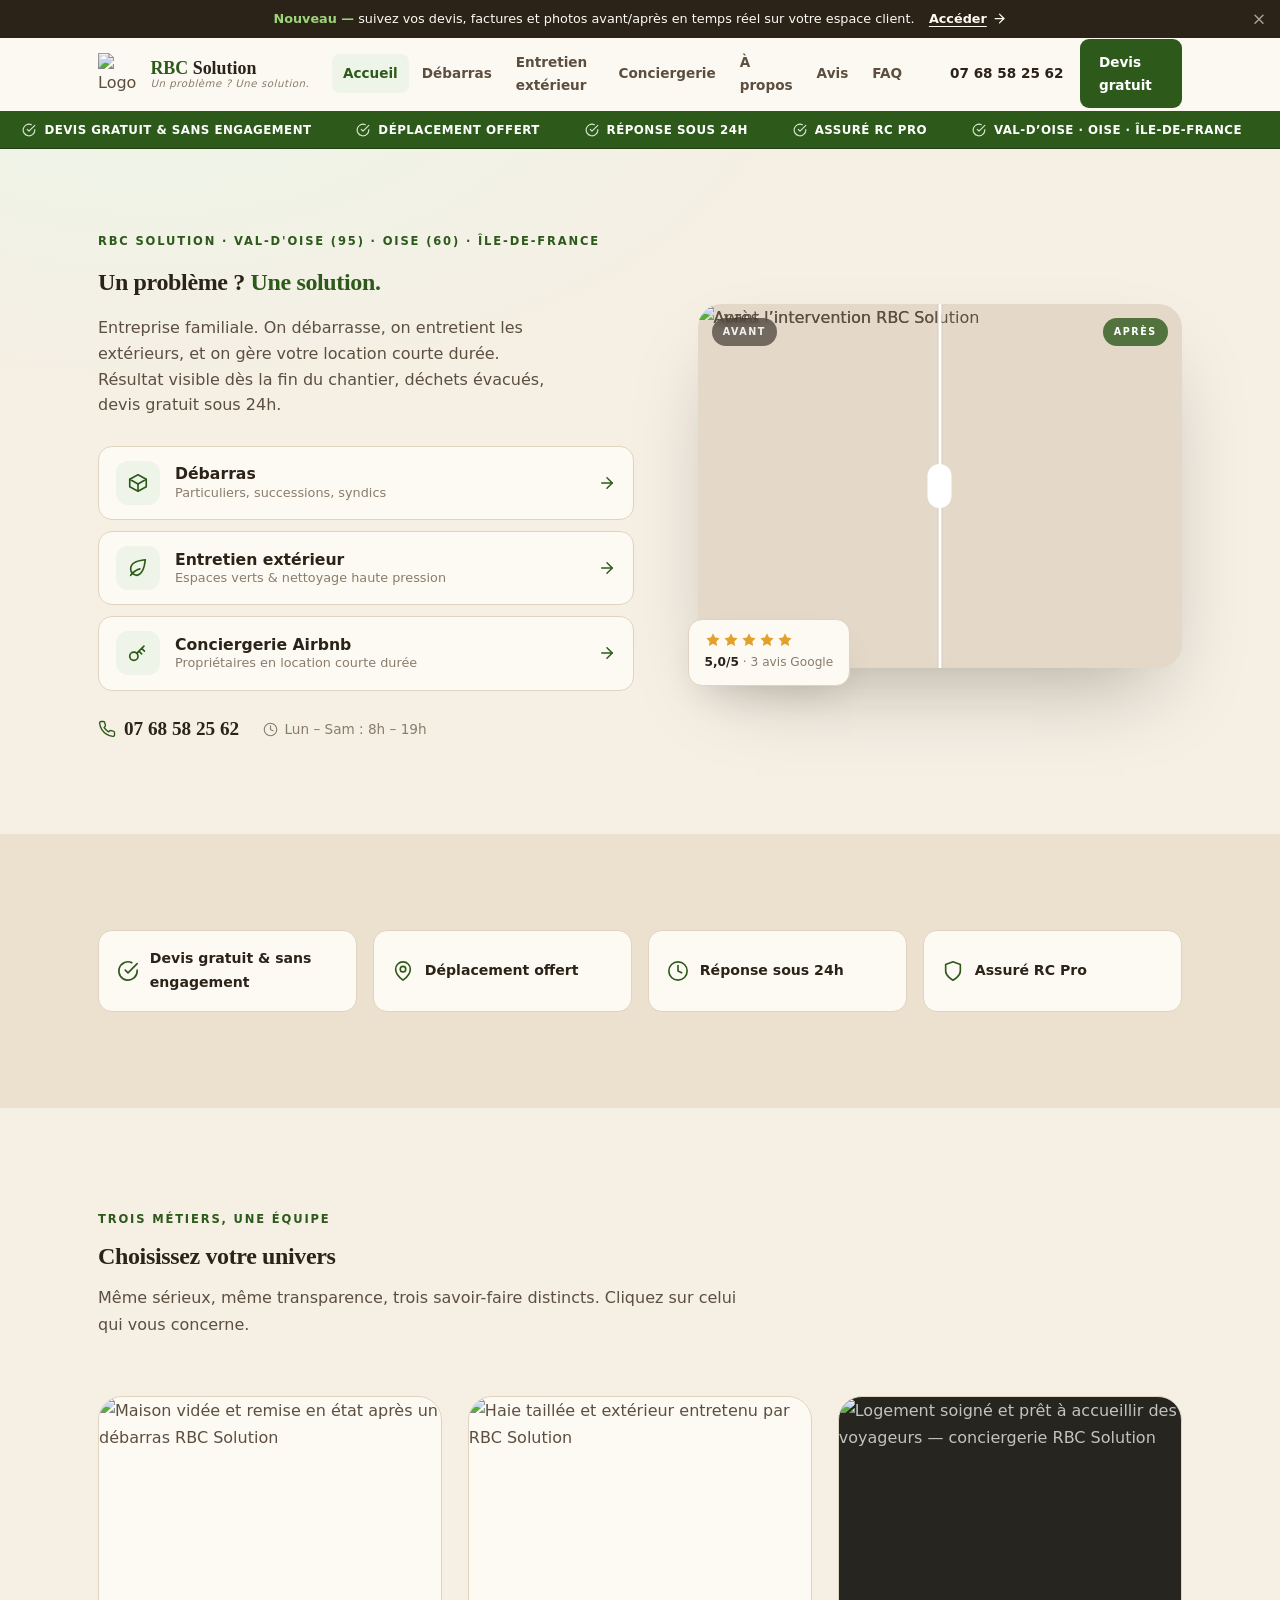
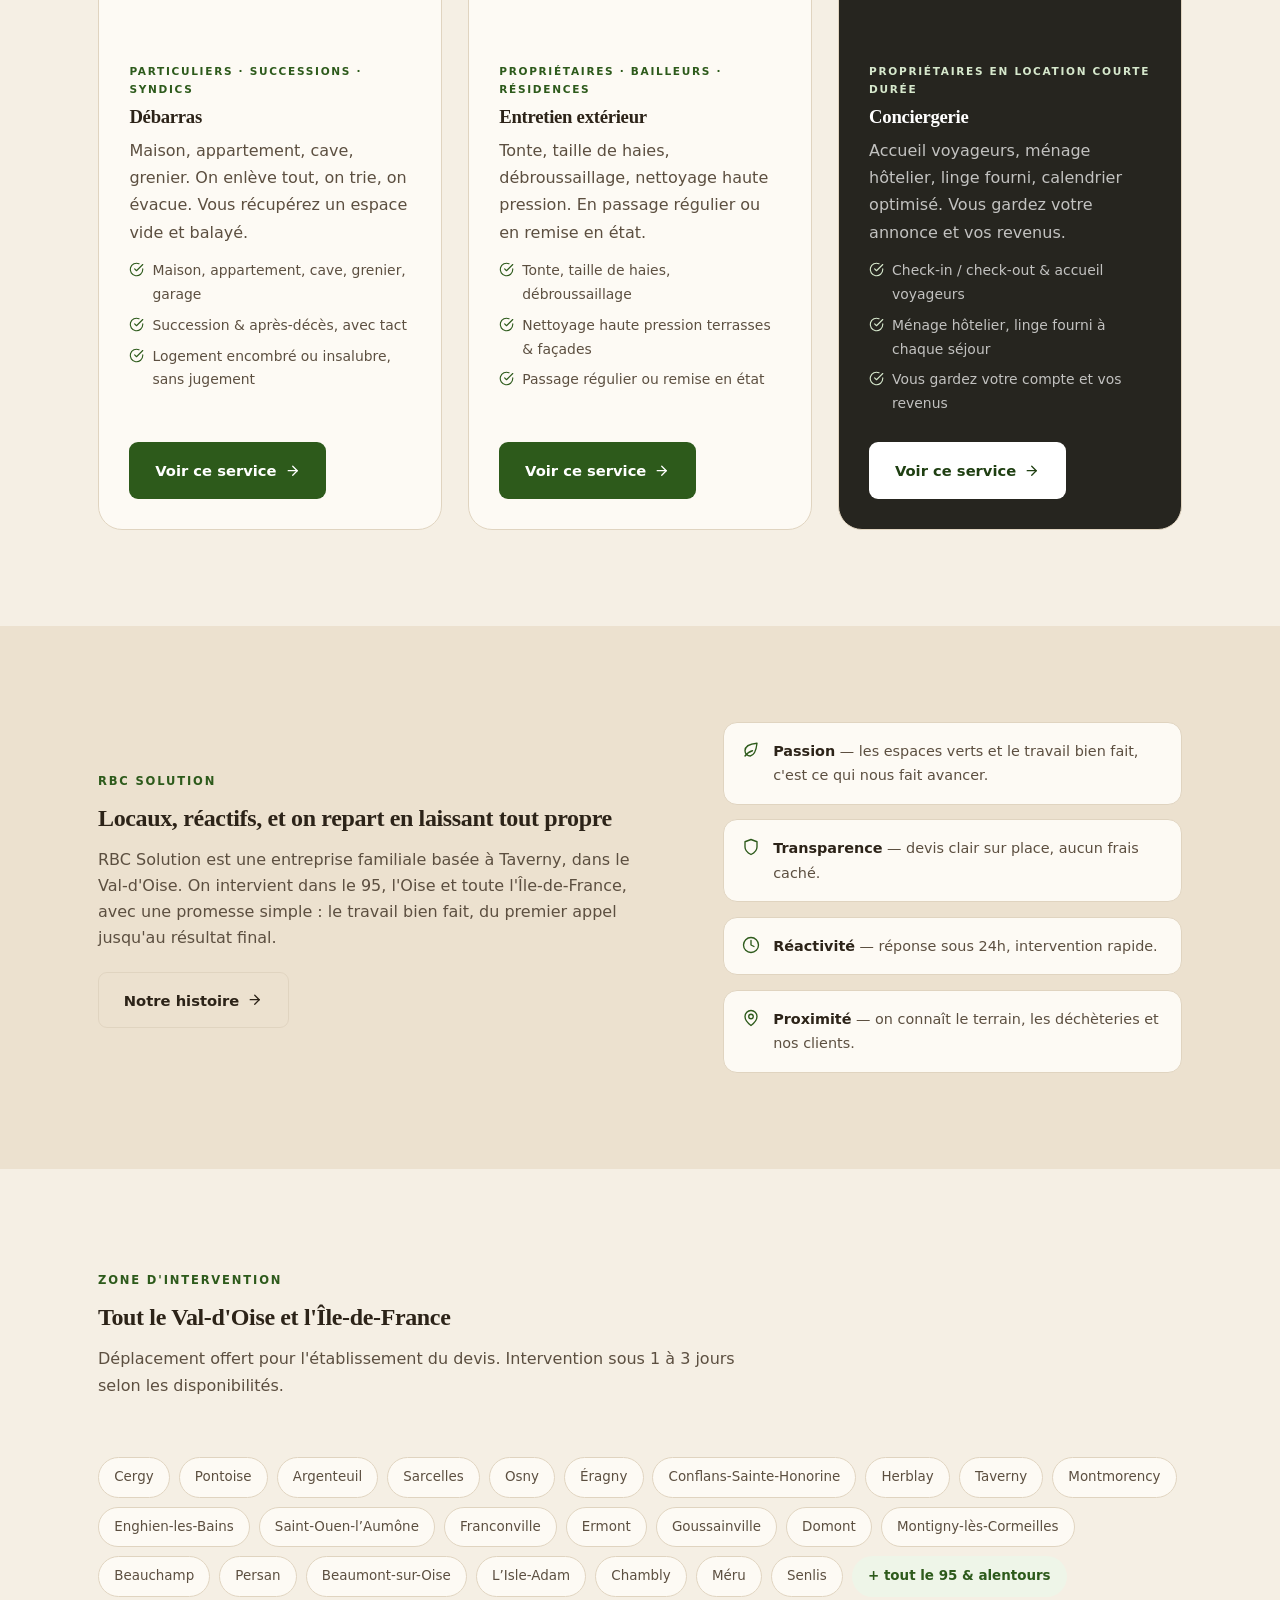
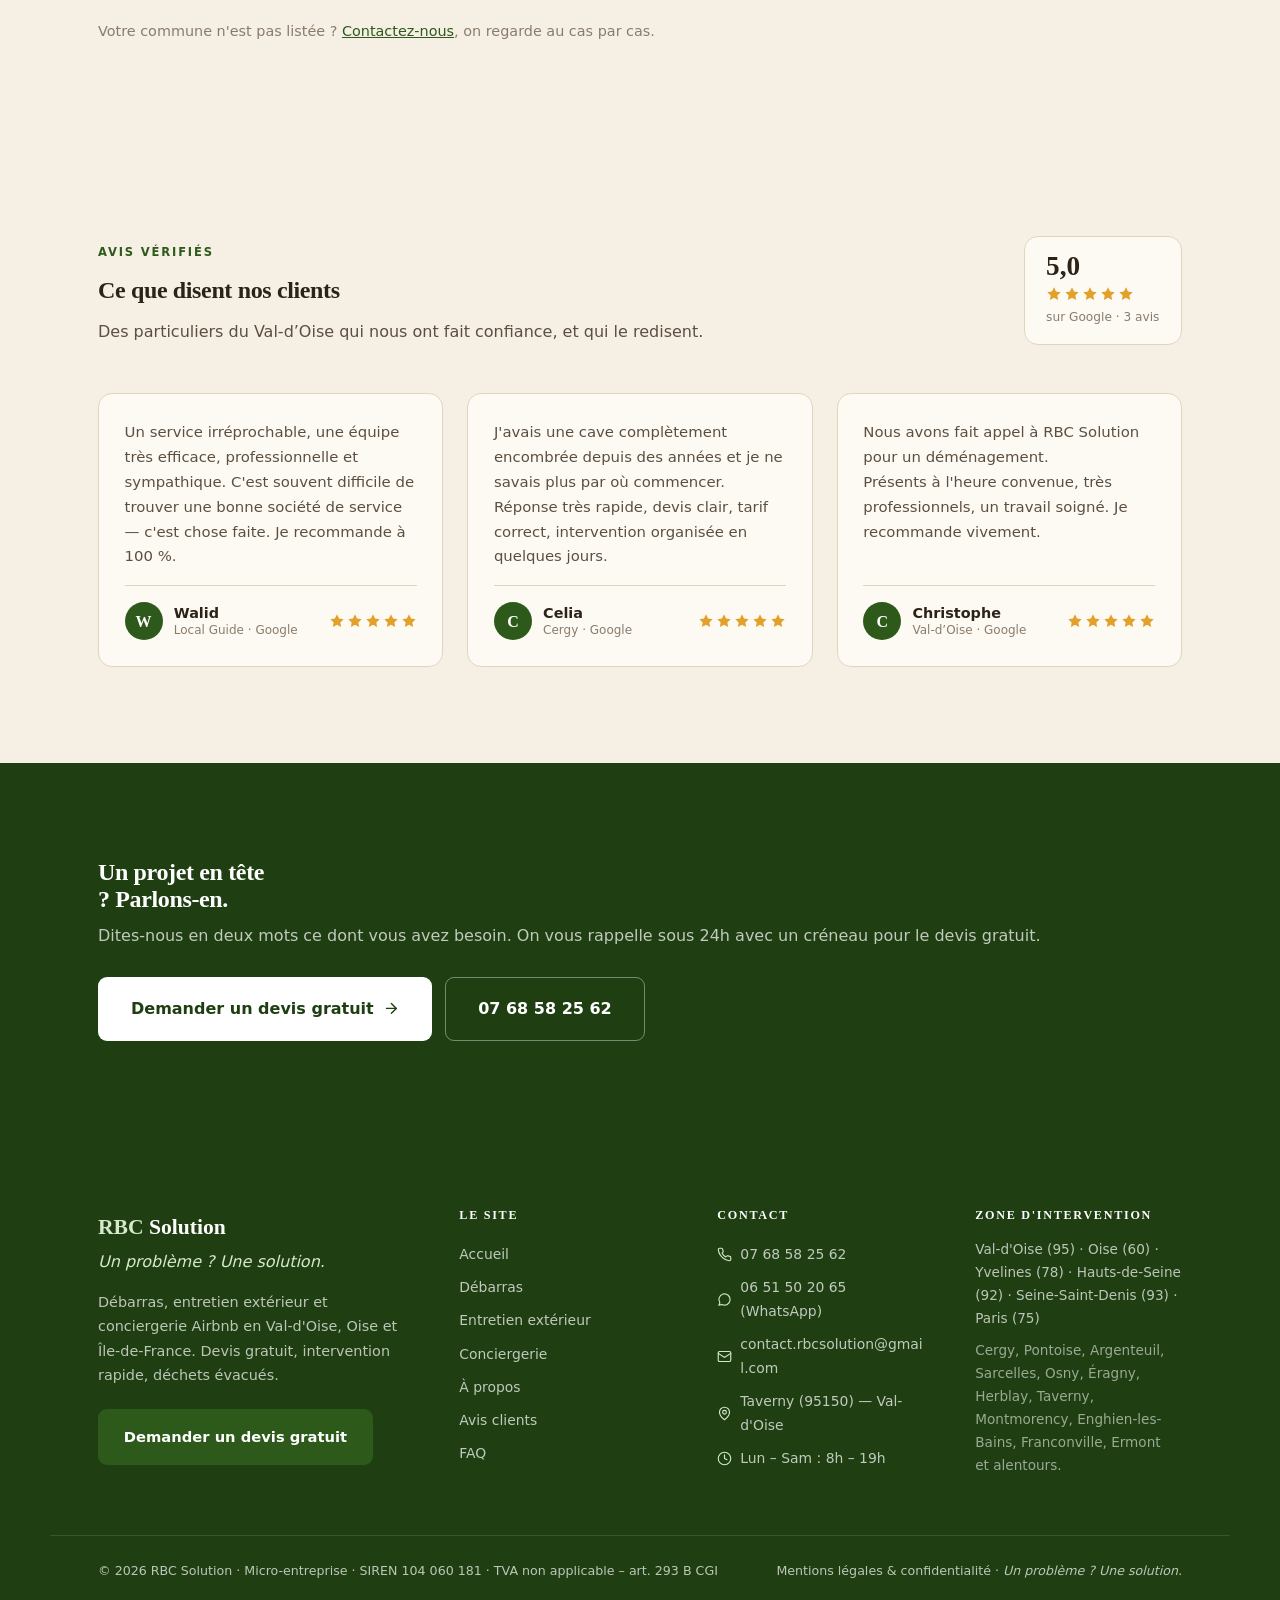
==== commit f9488694: "Update index.html" ====
--- a/index.html
+++ b/index.html
@@ -3,17 +3,17 @@
 <head>
 <meta charset="utf-8">
 <meta name="viewport" content="width=device-width, initial-scale=1">
-<title>RBC Solution â€” DÃ©barras, entretien extÃ©rieur & conciergerie en Val-d'Oise (95)</title>
-<meta name="description" content="RBC Solution : dÃ©barras, entretien extÃ©rieur et conciergerie Airbnb en Val-d'Oise (95), Oise (60) et ÃŽle-de-France. Devis gratuit sous 24h, dÃ©placement offert, dÃ©chets Ã©vacuÃ©s.">
-<meta name="keywords" content="dÃ©barras Val-d'Oise, dÃ©barras maison 95, entretien extÃ©rieur Val-d'Oise, nettoyage haute pression, taille de haie, conciergerie Airbnb Val-d'Oise, syndrome de DiogÃ¨ne, vidÃ©-maison succession">
+<title>RBC Solution &#x2014; D&#xe9;barras, entretien ext&#xe9;rieur & conciergerie en Val-d'Oise (95)</title>
+<meta name="description" content="RBC Solution : d&#xe9;barras, entretien ext&#xe9;rieur et conciergerie Airbnb en Val-d'Oise (95), Oise (60) et &#xce;le-de-France. Devis gratuit sous 24h, d&#xe9;placement offert, d&#xe9;chets &#xe9;vacu&#xe9;s.">
+<meta name="keywords" content="d&#xe9;barras Val-d'Oise, d&#xe9;barras maison 95, entretien ext&#xe9;rieur Val-d'Oise, nettoyage haute pression, taille de haie, conciergerie Airbnb Val-d'Oise, syndrome de Diog&#xe8;ne, vid&#xe9;-maison succession">
 <meta name="author" content="RBC Solution">
 <link rel="canonical" href="https://rbcsolution.com/">
 <meta name="google-site-verification" content="ur7AYS-QiY8A2CvDFZ0sOP2IbIYApoEfcBPgpoQVrJE">
 <meta name="theme-color" content="#2d5a1b">
 <meta property="og:type" content="website">
 <meta property="og:site_name" content="RBC Solution">
-<meta property="og:title" content="RBC Solution â€” DÃ©barras, entretien extÃ©rieur & conciergerie Val-d'Oise">
-<meta property="og:description" content="DÃ©barras, entretien extÃ©rieur et conciergerie Airbnb en Val-d'Oise (95). Devis gratuit sous 24h, dÃ©placement offert.">
+<meta property="og:title" content="RBC Solution &#x2014; D&#xe9;barras, entretien ext&#xe9;rieur & conciergerie Val-d'Oise">
+<meta property="og:description" content="D&#xe9;barras, entretien ext&#xe9;rieur et conciergerie Airbnb en Val-d'Oise (95). Devis gratuit sous 24h, d&#xe9;placement offert.">
 <meta property="og:url" content="https://rbcsolution.com/">
 <meta property="og:locale" content="fr_FR">
 <meta property="og:image" content="https://rbcsolution.com/og.jpg">
@@ -25,13 +25,13 @@
   "@type": "HomeAndConstructionBusiness",
   "@id": "https://rbcsolution.com/#business",
   "name": "RBC Solution",
-  "description": "DÃ©barras, entretien extÃ©rieur et conciergerie Airbnb en Val-d'Oise (95), Oise (60) et ÃŽle-de-France.",
+  "description": "D\u00e9barras, entretien ext\u00e9rieur et conciergerie Airbnb en Val-d'Oise (95), Oise (60) et \u00cele-de-France.",
   "url": "https://rbcsolution.com/",
   "telephone": "+33768582562",
   "email": "contact.rbcsolution@gmail.com",
   "image": "https://rbcsolution.com/og.jpg",
-  "priceRange": "â‚¬â‚¬",
-  "slogan": "Un problÃ¨me ? Une solution.",
+  "priceRange": "\u20ac\u20ac",
+  "slogan": "Un probl\u00e8me ? Une solution.",
   "address": { "@type": "PostalAddress", "streetAddress": "3 Rue des Fauvettes", "postalCode": "95150", "addressLocality": "Taverny", "addressCountry": "FR" },
   "identifier": [
     { "@type": "PropertyValue", "name": "SIRET", "value": "104 060 181 00013" },
@@ -42,15 +42,15 @@
     { "@type": "AdministrativeArea", "name": "Val-d'Oise (95)" },
     { "@type": "AdministrativeArea", "name": "Oise (60)" },
     { "@type": "AdministrativeArea", "name": "Yvelines (78)" },
-    { "@type": "AdministrativeArea", "name": "ÃŽle-de-France" }
+    { "@type": "AdministrativeArea", "name": "\u00cele-de-France" }
   ],
   "aggregateRating": { "@type": "AggregateRating", "ratingValue": "5.0", "reviewCount": "3", "bestRating": "5" },
   "makesOffer": [
-    { "@type": "Offer", "itemOffered": { "@type": "Service", "name": "DÃ©barras de maison, appartement, cave et grenier" } },
-    { "@type": "Offer", "itemOffered": { "@type": "Service", "name": "DÃ©barras de succession et de logement insalubre" } },
+    { "@type": "Offer", "itemOffered": { "@type": "Service", "name": "D\u00e9barras de maison, appartement, cave et grenier" } },
+    { "@type": "Offer", "itemOffered": { "@type": "Service", "name": "D\u00e9barras de succession et de logement insalubre" } },
     { "@type": "Offer", "itemOffered": { "@type": "Service", "name": "Entretien des espaces verts, tonte et taille de haies" } },
-    { "@type": "Offer", "itemOffered": { "@type": "Service", "name": "Nettoyage haute pression de terrasses et faÃ§ades" } },
-    { "@type": "Offer", "itemOffered": { "@type": "Service", "name": "Conciergerie Airbnb et gestion locative courte durÃ©e" } }
+    { "@type": "Offer", "itemOffered": { "@type": "Service", "name": "Nettoyage haute pression de terrasses et fa\u00e7ades" } },
+    { "@type": "Offer", "itemOffered": { "@type": "Service", "name": "Conciergerie Airbnb et gestion locative courte dur\u00e9e" } }
   ]
 }
 </script>
@@ -446,8 +446,8 @@
 
 <!-- APP BANNER -->
 <aside class="appbar" id="appbar" hidden>
-  <p><strong>Nouveau â€”</strong> suivez vos devis, factures et photos avant/aprÃ¨s en temps rÃ©el sur votre espace client.</p>
-  <a class="appbar__cta" href="https://app.rbcsolution.com" target="_blank" rel="noopener">AccÃ©der
+  <p><strong>Nouveau &#x2014;</strong> suivez vos devis, factures et photos avant/apr&#xe8;s en temps r&#xe9;el sur votre espace client.</p>
+  <a class="appbar__cta" href="https://app.rbcsolution.com" target="_blank" rel="noopener">Acc&#xe9;der
     <svg viewBox="0 0 24 24" width="15" height="15" fill="none" stroke="currentColor" stroke-width="2" stroke-linecap="round" stroke-linejoin="round"><line x1="5" y1="12" x2="19" y2="12"/><polyline points="12 5 19 12 12 19"/></svg>
   </a>
   <button class="appbar__x" id="appbar-x" aria-label="Fermer">
@@ -458,16 +458,16 @@
 <!-- HEADER -->
 <header class="hdr" id="hdr">
   <div class="container hdr__bar">
-    <a class="brand" data-go="accueil" aria-label="RBC Solution â€” accueil">
-      <img src="[data-uri]" width="42" height="42" alt="Logo RBC Solution">
-      <span class="brand__t"><b><span>RBC</span> Solution</b><i>Un problÃ¨me ? Une solution.</i></span>
+    <a class="brand" data-go="accueil" aria-label="RBC Solution &#x2014; accueil">
+      <img src="https://i.postimg.cc/Sy5DcfQk/IMG-0433.png" width="42" height="42" alt="Logo RBC Solution">
+      <span class="brand__t"><b><span>RBC</span> Solution</b><i>Un probl&#xe8;me ? Une solution.</i></span>
     </a>
     <nav class="nav" id="nav" aria-label="Navigation principale">
       <a data-go="accueil">Accueil</a>
-      <a data-go="debarras">DÃ©barras</a>
-      <a data-go="entretien">Entretien extÃ©rieur</a>
+      <a data-go="debarras">D&#xe9;barras</a>
+      <a data-go="entretien">Entretien ext&#xe9;rieur</a>
       <a data-go="conciergerie">Conciergerie</a>
-      <a data-go="apropos">Ã€ propos</a>
+      <a data-go="apropos">&#xc0; propos</a>
       <a data-go="avis">Avis</a>
       <a data-go="faq">FAQ</a>
     </nav>
@@ -484,10 +484,10 @@
   </div>
   <div class="mobmenu" id="mobmenu">
     <a data-go="accueil">Accueil</a>
-    <a data-go="debarras">DÃ©barras</a>
-    <a data-go="entretien">Entretien extÃ©rieur</a>
+    <a data-go="debarras">D&#xe9;barras</a>
+    <a data-go="entretien">Entretien ext&#xe9;rieur</a>
     <a data-go="conciergerie">Conciergerie</a>
-    <a data-go="apropos">Ã€ propos</a>
+    <a data-go="apropos">&#xc0; propos</a>
     <a data-go="avis">Avis</a>
     <a data-go="faq">FAQ</a>
     <div class="mobmenu__cta">
@@ -500,9 +500,9 @@
 <!-- RIBBON -->
 <aside class="ribbon" aria-label="Nos engagements">
   <div class="ribbon__track" aria-hidden="true">
-    <ul class="ribbon__run"><li><svg viewBox="0 0 24 24" width="14" height="14" fill="none" stroke="currentColor" stroke-width="2" stroke-linecap="round" stroke-linejoin="round"><path d="M22 11.08V12a10 10 0 1 1-5.93-9.14"/><polyline points="22 4 12 14.01 9 11.01"/></svg>Devis gratuit & sans engagement</li><li><svg viewBox="0 0 24 24" width="14" height="14" fill="none" stroke="currentColor" stroke-width="2" stroke-linecap="round" stroke-linejoin="round"><path d="M22 11.08V12a10 10 0 1 1-5.93-9.14"/><polyline points="22 4 12 14.01 9 11.01"/></svg>DÃ©placement offert</li><li><svg viewBox="0 0 24 24" width="14" height="14" fill="none" stroke="currentColor" stroke-width="2" stroke-linecap="round" stroke-linejoin="round"><path d="M22 11.08V12a10 10 0 1 1-5.93-9.14"/><polyline points="22 4 12 14.01 9 11.01"/></svg>RÃ©ponse sous 24h</li><li><svg viewBox="0 0 24 24" width="14" height="14" fill="none" stroke="currentColor" stroke-width="2" stroke-linecap="round" stroke-linejoin="round"><path d="M22 11.08V12a10 10 0 1 1-5.93-9.14"/><polyline points="22 4 12 14.01 9 11.01"/></svg>AssurÃ© RC Pro</li><li><svg viewBox="0 0 24 24" width="14" height="14" fill="none" stroke="currentColor" stroke-width="2" stroke-linecap="round" stroke-linejoin="round"><path d="M22 11.08V12a10 10 0 1 1-5.93-9.14"/><polyline points="22 4 12 14.01 9 11.01"/></svg>Val-dâ€™Oise Â· Oise Â· ÃŽle-de-France</li></ul>
-    <ul class="ribbon__run"><li><svg viewBox="0 0 24 24" width="14" height="14" fill="none" stroke="currentColor" stroke-width="2" stroke-linecap="round" stroke-linejoin="round"><path d="M22 11.08V12a10 10 0 1 1-5.93-9.14"/><polyline points="22 4 12 14.01 9 11.01"/></svg>Devis gratuit & sans engagement</li><li><svg viewBox="0 0 24 24" width="14" height="14" fill="none" stroke="currentColor" stroke-width="2" stroke-linecap="round" stroke-linejoin="round"><path d="M22 11.08V12a10 10 0 1 1-5.93-9.14"/><polyline points="22 4 12 14.01 9 11.01"/></svg>DÃ©placement offert</li><li><svg viewBox="0 0 24 24" width="14" height="14" fill="none" stroke="currentColor" stroke-width="2" stroke-linecap="round" stroke-linejoin="round"><path d="M22 11.08V12a10 10 0 1 1-5.93-9.14"/><polyline points="22 4 12 14.01 9 11.01"/></svg>RÃ©ponse sous 24h</li><li><svg viewBox="0 0 24 24" width="14" height="14" fill="none" stroke="currentColor" stroke-width="2" stroke-linecap="round" stroke-linejoin="round"><path d="M22 11.08V12a10 10 0 1 1-5.93-9.14"/><polyline points="22 4 12 14.01 9 11.01"/></svg>AssurÃ© RC Pro</li><li><svg viewBox="0 0 24 24" width="14" height="14" fill="none" stroke="currentColor" stroke-width="2" stroke-linecap="round" stroke-linejoin="round"><path d="M22 11.08V12a10 10 0 1 1-5.93-9.14"/><polyline points="22 4 12 14.01 9 11.01"/></svg>Val-dâ€™Oise Â· Oise Â· ÃŽle-de-France</li></ul>
-    <ul class="ribbon__run"><li><svg viewBox="0 0 24 24" width="14" height="14" fill="none" stroke="currentColor" stroke-width="2" stroke-linecap="round" stroke-linejoin="round"><path d="M22 11.08V12a10 10 0 1 1-5.93-9.14"/><polyline points="22 4 12 14.01 9 11.01"/></svg>Devis gratuit & sans engagement</li><li><svg viewBox="0 0 24 24" width="14" height="14" fill="none" stroke="currentColor" stroke-width="2" stroke-linecap="round" stroke-linejoin="round"><path d="M22 11.08V12a10 10 0 1 1-5.93-9.14"/><polyline points="22 4 12 14.01 9 11.01"/></svg>DÃ©placement offert</li><li><svg viewBox="0 0 24 24" width="14" height="14" fill="none" stroke="currentColor" stroke-width="2" stroke-linecap="round" stroke-linejoin="round"><path d="M22 11.08V12a10 10 0 1 1-5.93-9.14"/><polyline points="22 4 12 14.01 9 11.01"/></svg>RÃ©ponse sous 24h</li><li><svg viewBox="0 0 24 24" width="14" height="14" fill="none" stroke="currentColor" stroke-width="2" stroke-linecap="round" stroke-linejoin="round"><path d="M22 11.08V12a10 10 0 1 1-5.93-9.14"/><polyline points="22 4 12 14.01 9 11.01"/></svg>AssurÃ© RC Pro</li><li><svg viewBox="0 0 24 24" width="14" height="14" fill="none" stroke="currentColor" stroke-width="2" stroke-linecap="round" stroke-linejoin="round"><path d="M22 11.08V12a10 10 0 1 1-5.93-9.14"/><polyline points="22 4 12 14.01 9 11.01"/></svg>Val-dâ€™Oise Â· Oise Â· ÃŽle-de-France</li></ul>
+    <ul class="ribbon__run"><li><svg viewBox="0 0 24 24" width="14" height="14" fill="none" stroke="currentColor" stroke-width="2" stroke-linecap="round" stroke-linejoin="round"><path d="M22 11.08V12a10 10 0 1 1-5.93-9.14"/><polyline points="22 4 12 14.01 9 11.01"/></svg>Devis gratuit & sans engagement</li><li><svg viewBox="0 0 24 24" width="14" height="14" fill="none" stroke="currentColor" stroke-width="2" stroke-linecap="round" stroke-linejoin="round"><path d="M22 11.08V12a10 10 0 1 1-5.93-9.14"/><polyline points="22 4 12 14.01 9 11.01"/></svg>D&#xe9;placement offert</li><li><svg viewBox="0 0 24 24" width="14" height="14" fill="none" stroke="currentColor" stroke-width="2" stroke-linecap="round" stroke-linejoin="round"><path d="M22 11.08V12a10 10 0 1 1-5.93-9.14"/><polyline points="22 4 12 14.01 9 11.01"/></svg>R&#xe9;ponse sous 24h</li><li><svg viewBox="0 0 24 24" width="14" height="14" fill="none" stroke="currentColor" stroke-width="2" stroke-linecap="round" stroke-linejoin="round"><path d="M22 11.08V12a10 10 0 1 1-5.93-9.14"/><polyline points="22 4 12 14.01 9 11.01"/></svg>Assur&#xe9; RC Pro</li><li><svg viewBox="0 0 24 24" width="14" height="14" fill="none" stroke="currentColor" stroke-width="2" stroke-linecap="round" stroke-linejoin="round"><path d="M22 11.08V12a10 10 0 1 1-5.93-9.14"/><polyline points="22 4 12 14.01 9 11.01"/></svg>Val-d&#x2019;Oise &#xb7; Oise &#xb7; &#xce;le-de-France</li></ul>
+    <ul class="ribbon__run"><li><svg viewBox="0 0 24 24" width="14" height="14" fill="none" stroke="currentColor" stroke-width="2" stroke-linecap="round" stroke-linejoin="round"><path d="M22 11.08V12a10 10 0 1 1-5.93-9.14"/><polyline points="22 4 12 14.01 9 11.01"/></svg>Devis gratuit & sans engagement</li><li><svg viewBox="0 0 24 24" width="14" height="14" fill="none" stroke="currentColor" stroke-width="2" stroke-linecap="round" stroke-linejoin="round"><path d="M22 11.08V12a10 10 0 1 1-5.93-9.14"/><polyline points="22 4 12 14.01 9 11.01"/></svg>D&#xe9;placement offert</li><li><svg viewBox="0 0 24 24" width="14" height="14" fill="none" stroke="currentColor" stroke-width="2" stroke-linecap="round" stroke-linejoin="round"><path d="M22 11.08V12a10 10 0 1 1-5.93-9.14"/><polyline points="22 4 12 14.01 9 11.01"/></svg>R&#xe9;ponse sous 24h</li><li><svg viewBox="0 0 24 24" width="14" height="14" fill="none" stroke="currentColor" stroke-width="2" stroke-linecap="round" stroke-linejoin="round"><path d="M22 11.08V12a10 10 0 1 1-5.93-9.14"/><polyline points="22 4 12 14.01 9 11.01"/></svg>Assur&#xe9; RC Pro</li><li><svg viewBox="0 0 24 24" width="14" height="14" fill="none" stroke="currentColor" stroke-width="2" stroke-linecap="round" stroke-linejoin="round"><path d="M22 11.08V12a10 10 0 1 1-5.93-9.14"/><polyline points="22 4 12 14.01 9 11.01"/></svg>Val-d&#x2019;Oise &#xb7; Oise &#xb7; &#xce;le-de-France</li></ul>
+    <ul class="ribbon__run"><li><svg viewBox="0 0 24 24" width="14" height="14" fill="none" stroke="currentColor" stroke-width="2" stroke-linecap="round" stroke-linejoin="round"><path d="M22 11.08V12a10 10 0 1 1-5.93-9.14"/><polyline points="22 4 12 14.01 9 11.01"/></svg>Devis gratuit & sans engagement</li><li><svg viewBox="0 0 24 24" width="14" height="14" fill="none" stroke="currentColor" stroke-width="2" stroke-linecap="round" stroke-linejoin="round"><path d="M22 11.08V12a10 10 0 1 1-5.93-9.14"/><polyline points="22 4 12 14.01 9 11.01"/></svg>D&#xe9;placement offert</li><li><svg viewBox="0 0 24 24" width="14" height="14" fill="none" stroke="currentColor" stroke-width="2" stroke-linecap="round" stroke-linejoin="round"><path d="M22 11.08V12a10 10 0 1 1-5.93-9.14"/><polyline points="22 4 12 14.01 9 11.01"/></svg>R&#xe9;ponse sous 24h</li><li><svg viewBox="0 0 24 24" width="14" height="14" fill="none" stroke="currentColor" stroke-width="2" stroke-linecap="round" stroke-linejoin="round"><path d="M22 11.08V12a10 10 0 1 1-5.93-9.14"/><polyline points="22 4 12 14.01 9 11.01"/></svg>Assur&#xe9; RC Pro</li><li><svg viewBox="0 0 24 24" width="14" height="14" fill="none" stroke="currentColor" stroke-width="2" stroke-linecap="round" stroke-linejoin="round"><path d="M22 11.08V12a10 10 0 1 1-5.93-9.14"/><polyline points="22 4 12 14.01 9 11.01"/></svg>Val-d&#x2019;Oise &#xb7; Oise &#xb7; &#xce;le-de-France</li></ul>
   </div>
 </aside>
 
@@ -513,83 +513,73 @@
   <div class="hero">
     <div class="container hero__grid">
       <div>
-        <span class="eyebrow reveal">RBC Solution Â· Val-d'Oise (95) Â· Oise (60) Â· ÃŽle-de-France</span>
-        <h1 class="reveal">Un problÃ¨me&nbsp;? <em>Une solution.</em></h1>
-        <p class="lead reveal">Entreprise familiale. On dÃ©barrasse, on entretient les extÃ©rieurs, et on gÃ¨re votre location courte durÃ©e. RÃ©sultat visible dÃ¨s la fin du chantier, dÃ©chets Ã©vacuÃ©s, devis gratuit sous 24h.</p>
+        <span class="eyebrow reveal">RBC Solution &#xb7; Val-d'Oise (95) &#xb7; Oise (60) &#xb7; &#xce;le-de-France</span>
+        <h1 class="reveal">Un probl&#xe8;me&nbsp;? <em>Une solution.</em></h1>
+        <p class="lead reveal">Entreprise familiale. On d&#xe9;barrasse, on entretient les ext&#xe9;rieurs, et on g&#xe8;re votre location courte dur&#xe9;e. R&#xe9;sultat visible d&#xe8;s la fin du chantier, d&#xe9;chets &#xe9;vacu&#xe9;s, devis gratuit sous 24h.</p>
         <div class="hero__choose reveal">
           <a class="choose" data-go="debarras">
             <span class="choose__i"><svg viewBox="0 0 24 24" fill="none" stroke="currentColor" stroke-width="1.8" stroke-linecap="round" stroke-linejoin="round"><path d="M21 8 12 3 3 8l9 5 9-5Z"/><path d="M3 8v8l9 5 9-5V8"/><path d="M12 13v8"/></svg></span>
-            <span class="choose__t"><strong>DÃ©barras</strong><span>Particuliers, successions, syndics</span></span>
+            <span class="choose__t"><strong>D&#xe9;barras</strong><span>Particuliers, successions, syndics</span></span>
             <svg class="choose__arrow" viewBox="0 0 24 24" width="18" height="18" fill="none" stroke="currentColor" stroke-width="2" stroke-linecap="round" stroke-linejoin="round"><line x1="5" y1="12" x2="19" y2="12"/><polyline points="12 5 19 12 12 19"/></svg>
           </a>
           <a class="choose" data-go="entretien">
             <span class="choose__i"><svg viewBox="0 0 24 24" fill="none" stroke="currentColor" stroke-width="1.8" stroke-linecap="round" stroke-linejoin="round"><path d="M11 20A7 7 0 0 1 4 13c0-6 5-9 16-10-1 9-4 16-9 17Z"/><path d="M4 20c3-4 6-6 10-7"/></svg></span>
-            <span class="choose__t"><strong>Entretien extÃ©rieur</strong><span>Espaces verts & nettoyage haute pression</span></span>
+            <span class="choose__t"><strong>Entretien ext&#xe9;rieur</strong><span>Espaces verts & nettoyage haute pression</span></span>
             <svg class="choose__arrow" viewBox="0 0 24 24" width="18" height="18" fill="none" stroke="currentColor" stroke-width="2" stroke-linecap="round" stroke-linejoin="round"><line x1="5" y1="12" x2="19" y2="12"/><polyline points="12 5 19 12 12 19"/></svg>
           </a>
           <a class="choose" data-go="conciergerie">
             <span class="choose__i"><svg viewBox="0 0 24 24" fill="none" stroke="currentColor" stroke-width="1.8" stroke-linecap="round" stroke-linejoin="round"><circle cx="7.5" cy="15.5" r="4.5"/><path d="m10.5 12.5 8-8M16 7l3 3M13 10l3 3"/></svg></span>
-            <span class="choose__t"><strong>Conciergerie Airbnb</strong><span>PropriÃ©taires en location courte durÃ©e</span></span>
+            <span class="choose__t"><strong>Conciergerie Airbnb</strong><span>Propri&#xe9;taires en location courte dur&#xe9;e</span></span>
             <svg class="choose__arrow" viewBox="0 0 24 24" width="18" height="18" fill="none" stroke="currentColor" stroke-width="2" stroke-linecap="round" stroke-linejoin="round"><line x1="5" y1="12" x2="19" y2="12"/><polyline points="12 5 19 12 12 19"/></svg>
           </a>
         </div>
         <div class="hero__meta reveal">
           <a class="hero__tel" href="tel:+33768582562"><svg viewBox="0 0 24 24" fill="none" stroke="currentColor" stroke-width="1.8" stroke-linecap="round" stroke-linejoin="round"><path d="M22 16.92v3a2 2 0 0 1-2.18 2 19.79 19.79 0 0 1-8.63-3.07 19.5 19.5 0 0 1-6-6 19.79 19.79 0 0 1-3.07-8.67A2 2 0 0 1 4.11 2h3a2 2 0 0 1 2 1.72c.13.96.36 1.9.7 2.81a2 2 0 0 1-.45 2.11L8.09 9.91a16 16 0 0 0 6 6l1.27-1.27a2 2 0 0 1 2.11-.45c.9.34 1.85.57 2.81.7A2 2 0 0 1 22 16.92z"/></svg>07 68 58 25 62</a>
-          <span class="hero__hours"><svg viewBox="0 0 24 24" fill="none" stroke="currentColor" stroke-width="1.8" stroke-linecap="round" stroke-linejoin="round"><circle cx="12" cy="12" r="10"/><polyline points="12 6 12 12 16 14"/></svg>Lun â€“ Sam : 8h â€“ 19h</span>
+          <span class="hero__hours"><svg viewBox="0 0 24 24" fill="none" stroke="currentColor" stroke-width="1.8" stroke-linecap="round" stroke-linejoin="round"><circle cx="12" cy="12" r="10"/><polyline points="12 6 12 12 16 14"/></svg>Lun &#x2013; Sam : 8h &#x2013; 19h</span>
         </div>
       </div>
       <div class="hero__visual reveal">
-        
-<figure class="ba" data-ba>
-  <div class="ba__stage">
-    <img class="ba__img" src="[data-uri]" alt="AprÃ¨s lâ€™intervention RBC Solution">
-    <div class="ba__top" data-top><img class="ba__img" src="[data-uri]" alt="Avant lâ€™intervention RBC Solution"></div>
-    <span class="ba__tag ba__tag--b">Avant</span><span class="ba__tag ba__tag--a">AprÃ¨s</span>
-    <input type="range" min="0" max="100" value="50" class="ba__range" data-range aria-label="Comparer avant et aprÃ¨s">
-    <div class="ba__handle" data-handle aria-hidden="true"><svg viewBox="0 0 24 24" width="16" height="16" fill="none" stroke="currentColor" stroke-width="2.2" stroke-linecap="round" stroke-linejoin="round"><polyline points="15 6 9 12 15 18"/><polyline points="9 6 15 12 9 18" transform="translate(9 0)"/></svg></div>
-  </div>
-  
-</figure>
-        <div class="hero__badge"><span class="stars" aria-label="5 Ã©toiles sur 5"><svg class="on" viewBox="0 0 24 24"><polygon points="12 2 15.09 8.26 22 9.27 17 14.14 18.18 21.02 12 17.77 5.82 21.02 7 14.14 2 9.27 8.91 8.26 12 2"/></svg><svg class="on" viewBox="0 0 24 24"><polygon points="12 2 15.09 8.26 22 9.27 17 14.14 18.18 21.02 12 17.77 5.82 21.02 7 14.14 2 9.27 8.91 8.26 12 2"/></svg><svg class="on" viewBox="0 0 24 24"><polygon points="12 2 15.09 8.26 22 9.27 17 14.14 18.18 21.02 12 17.77 5.82 21.02 7 14.14 2 9.27 8.91 8.26 12 2"/></svg><svg class="on" viewBox="0 0 24 24"><polygon points="12 2 15.09 8.26 22 9.27 17 14.14 18.18 21.02 12 17.77 5.82 21.02 7 14.14 2 9.27 8.91 8.26 12 2"/></svg><svg class="on" viewBox="0 0 24 24"><polygon points="12 2 15.09 8.26 22 9.27 17 14.14 18.18 21.02 12 17.77 5.82 21.02 7 14.14 2 9.27 8.91 8.26 12 2"/></svg></span><span><strong>5,0/5</strong> Â· 3 avis Google</span></div>
+        <figure class="ba" data-ba><div class="ba__stage"><img class="ba__img" src="https://i.postimg.cc/8DQG8rK4/Capture-d-ecran-2026-07-28-154721.png" alt="Apr&#xe8;s l&#x2019;intervention RBC Solution"><div class="ba__top" data-top><img class="ba__img" src="https://i.postimg.cc/cJnPnmss/Capture-d-ecran-2026-07-28-154654.png" alt="Avant l&#x2019;intervention RBC Solution"></div><span class="ba__tag ba__tag--b">Avant</span><span class="ba__tag ba__tag--a">Apr&#xe8;s</span><input type="range" min="0" max="100" value="50" class="ba__range" data-range aria-label="Comparer avant et apr&#xe8;s"><div class="ba__handle" data-handle aria-hidden="true"><svg viewBox="0 0 24 24" width="16" height="16" fill="none" stroke="currentColor" stroke-width="2.2" stroke-linecap="round" stroke-linejoin="round"><polyline points="15 6 9 12 15 18"/><polyline points="9 6 15 12 9 18" transform="translate(9 0)"/></svg></div></div></figure>
+        <div class="hero__badge"><span class="stars" aria-label="5 &#xe9;toiles sur 5"><svg class="on" viewBox="0 0 24 24"><polygon points="12 2 15.09 8.26 22 9.27 17 14.14 18.18 21.02 12 17.77 5.82 21.02 7 14.14 2 9.27 8.91 8.26 12 2"/></svg><svg class="on" viewBox="0 0 24 24"><polygon points="12 2 15.09 8.26 22 9.27 17 14.14 18.18 21.02 12 17.77 5.82 21.02 7 14.14 2 9.27 8.91 8.26 12 2"/></svg><svg class="on" viewBox="0 0 24 24"><polygon points="12 2 15.09 8.26 22 9.27 17 14.14 18.18 21.02 12 17.77 5.82 21.02 7 14.14 2 9.27 8.91 8.26 12 2"/></svg><svg class="on" viewBox="0 0 24 24"><polygon points="12 2 15.09 8.26 22 9.27 17 14.14 18.18 21.02 12 17.77 5.82 21.02 7 14.14 2 9.27 8.91 8.26 12 2"/></svg><svg class="on" viewBox="0 0 24 24"><polygon points="12 2 15.09 8.26 22 9.27 17 14.14 18.18 21.02 12 17.77 5.82 21.02 7 14.14 2 9.27 8.91 8.26 12 2"/></svg></span><span><strong>5,0/5</strong> &#xb7; 3 avis Google</span></div>
       </div>
     </div>
   </div>
 
   <section class="section section--alt">
-    <div class="container"><div class="promises"><div class="promise reveal"><svg viewBox="0 0 24 24" width="22" height="22" fill="none" stroke="currentColor" stroke-width="1.8" stroke-linecap="round" stroke-linejoin="round"><path d="M22 11.08V12a10 10 0 1 1-5.93-9.14"/><polyline points="22 4 12 14.01 9 11.01"/></svg><span>Devis gratuit & sans engagement</span></div><div class="promise reveal"><svg viewBox="0 0 24 24" width="22" height="22" fill="none" stroke="currentColor" stroke-width="1.8" stroke-linecap="round" stroke-linejoin="round"><path d="M20 10c0 6-8 12-8 12s-8-6-8-12a8 8 0 0 1 16 0Z"/><circle cx="12" cy="10" r="3"/></svg><span>DÃ©placement offert</span></div><div class="promise reveal"><svg viewBox="0 0 24 24" width="22" height="22" fill="none" stroke="currentColor" stroke-width="1.8" stroke-linecap="round" stroke-linejoin="round"><circle cx="12" cy="12" r="10"/><polyline points="12 6 12 12 16 14"/></svg><span>RÃ©ponse sous 24h</span></div><div class="promise reveal"><svg viewBox="0 0 24 24" width="22" height="22" fill="none" stroke="currentColor" stroke-width="1.8" stroke-linecap="round" stroke-linejoin="round"><path d="M12 22s8-4 8-10V5l-8-3-8 3v7c0 6 8 10 8 10Z"/></svg><span>AssurÃ© RC Pro</span></div></div></div>
-  </section>
-
-  <section class="section">
-    <div class="container">
-      <div class="sec-head reveal"><span class="eyebrow">Trois mÃ©tiers, une Ã©quipe</span><h2>Choisissez votre univers</h2><p>MÃªme sÃ©rieux, mÃªme transparence, trois savoir-faire distincts. Cliquez sur celui qui vous concerne.</p></div>
+    <div class="container"><div class="promises"><div class="promise reveal"><svg viewBox="0 0 24 24" width="22" height="22" fill="none" stroke="currentColor" stroke-width="1.8" stroke-linecap="round" stroke-linejoin="round"><path d="M22 11.08V12a10 10 0 1 1-5.93-9.14"/><polyline points="22 4 12 14.01 9 11.01"/></svg><span>Devis gratuit & sans engagement</span></div><div class="promise reveal"><svg viewBox="0 0 24 24" width="22" height="22" fill="none" stroke="currentColor" stroke-width="1.8" stroke-linecap="round" stroke-linejoin="round"><path d="M20 10c0 6-8 12-8 12s-8-6-8-12a8 8 0 0 1 16 0Z"/><circle cx="12" cy="10" r="3"/></svg><span>D&#xe9;placement offert</span></div><div class="promise reveal"><svg viewBox="0 0 24 24" width="22" height="22" fill="none" stroke="currentColor" stroke-width="1.8" stroke-linecap="round" stroke-linejoin="round"><circle cx="12" cy="12" r="10"/><polyline points="12 6 12 12 16 14"/></svg><span>R&#xe9;ponse sous 24h</span></div><div class="promise reveal"><svg viewBox="0 0 24 24" width="22" height="22" fill="none" stroke="currentColor" stroke-width="1.8" stroke-linecap="round" stroke-linejoin="round"><path d="M12 22s8-4 8-10V5l-8-3-8 3v7c0 6 8 10 8 10Z"/></svg><span>Assur&#xe9; RC Pro</span></div></div></div>
+  </section>
+
+  <section class="section">
+    <div class="container">
+      <div class="sec-head reveal"><span class="eyebrow">Trois m&#xe9;tiers, une &#xe9;quipe</span><h2>Choisissez votre univers</h2><p>M&#xea;me s&#xe9;rieux, m&#xea;me transparence, trois savoir-faire distincts. Cliquez sur celui qui vous concerne.</p></div>
       <div class="univ">
         <article class="ucard reveal">
-          <div class="ucard__media"><img src="[data-uri]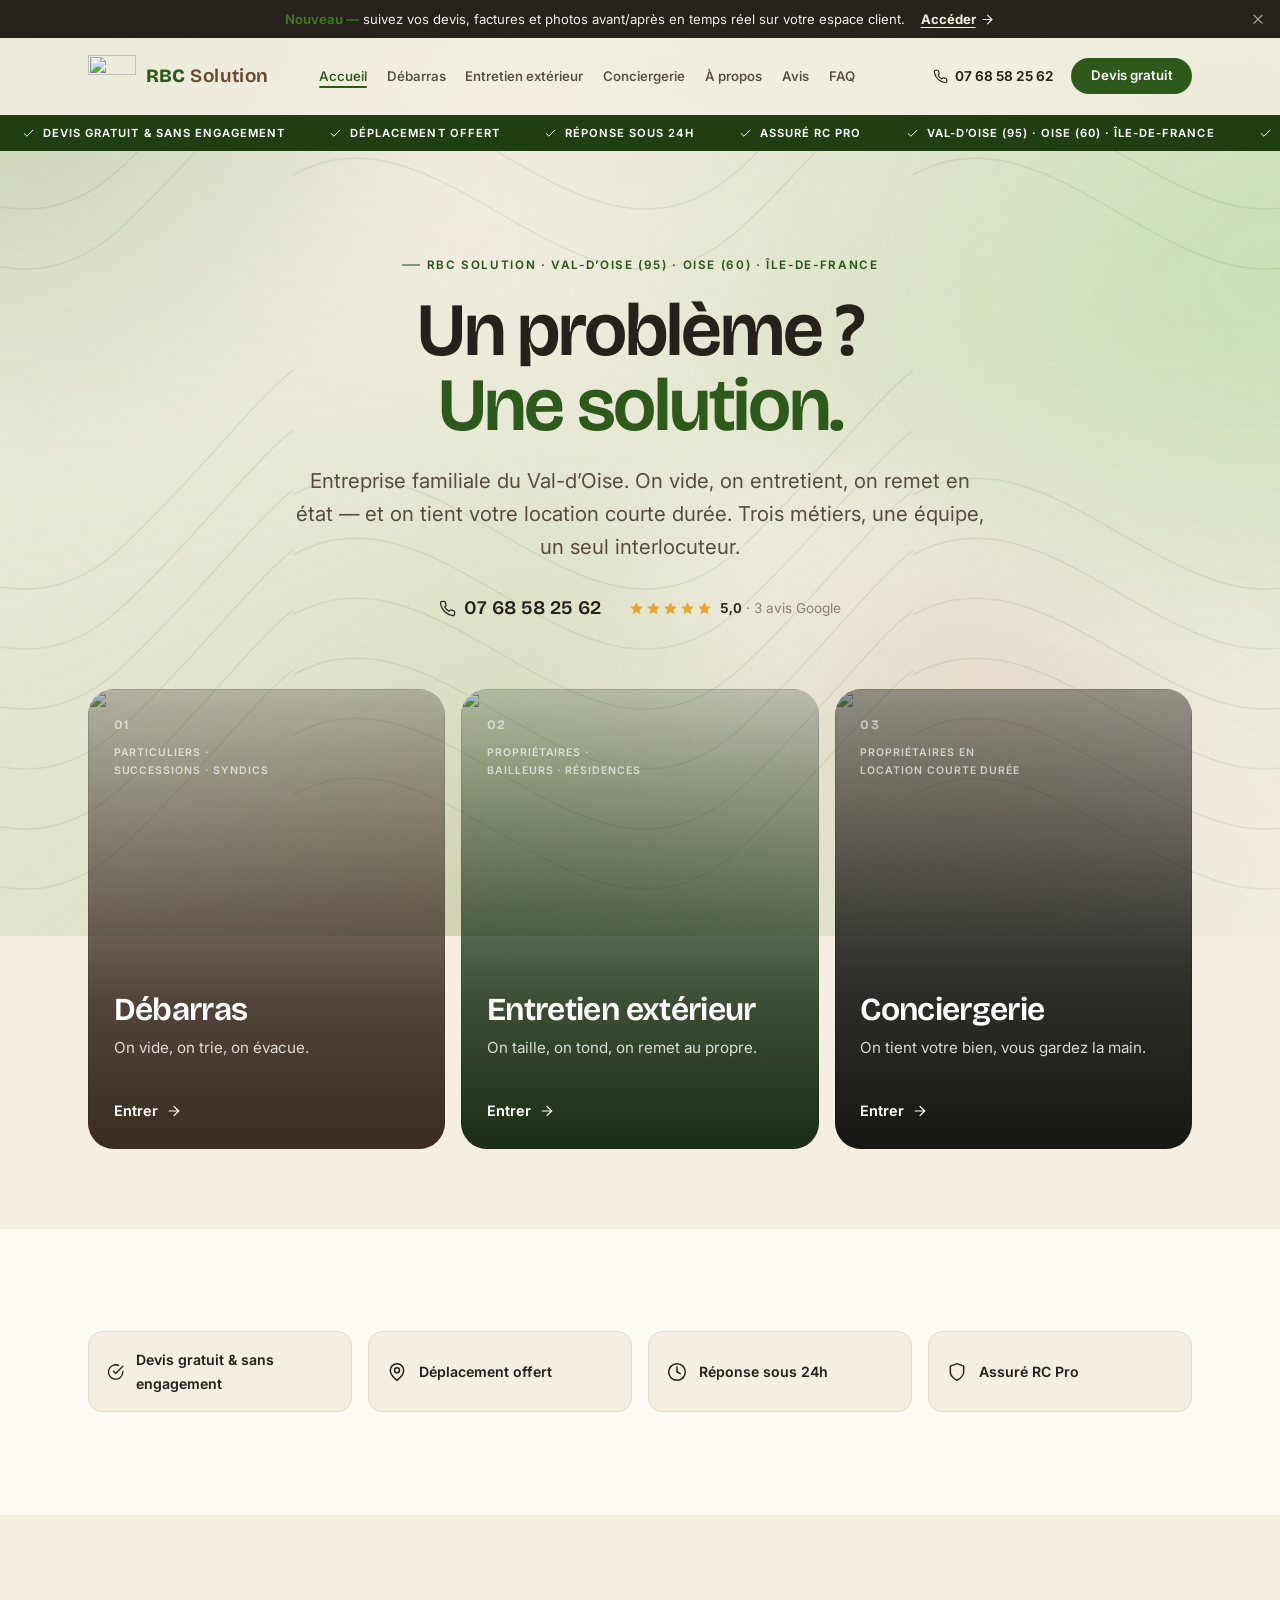
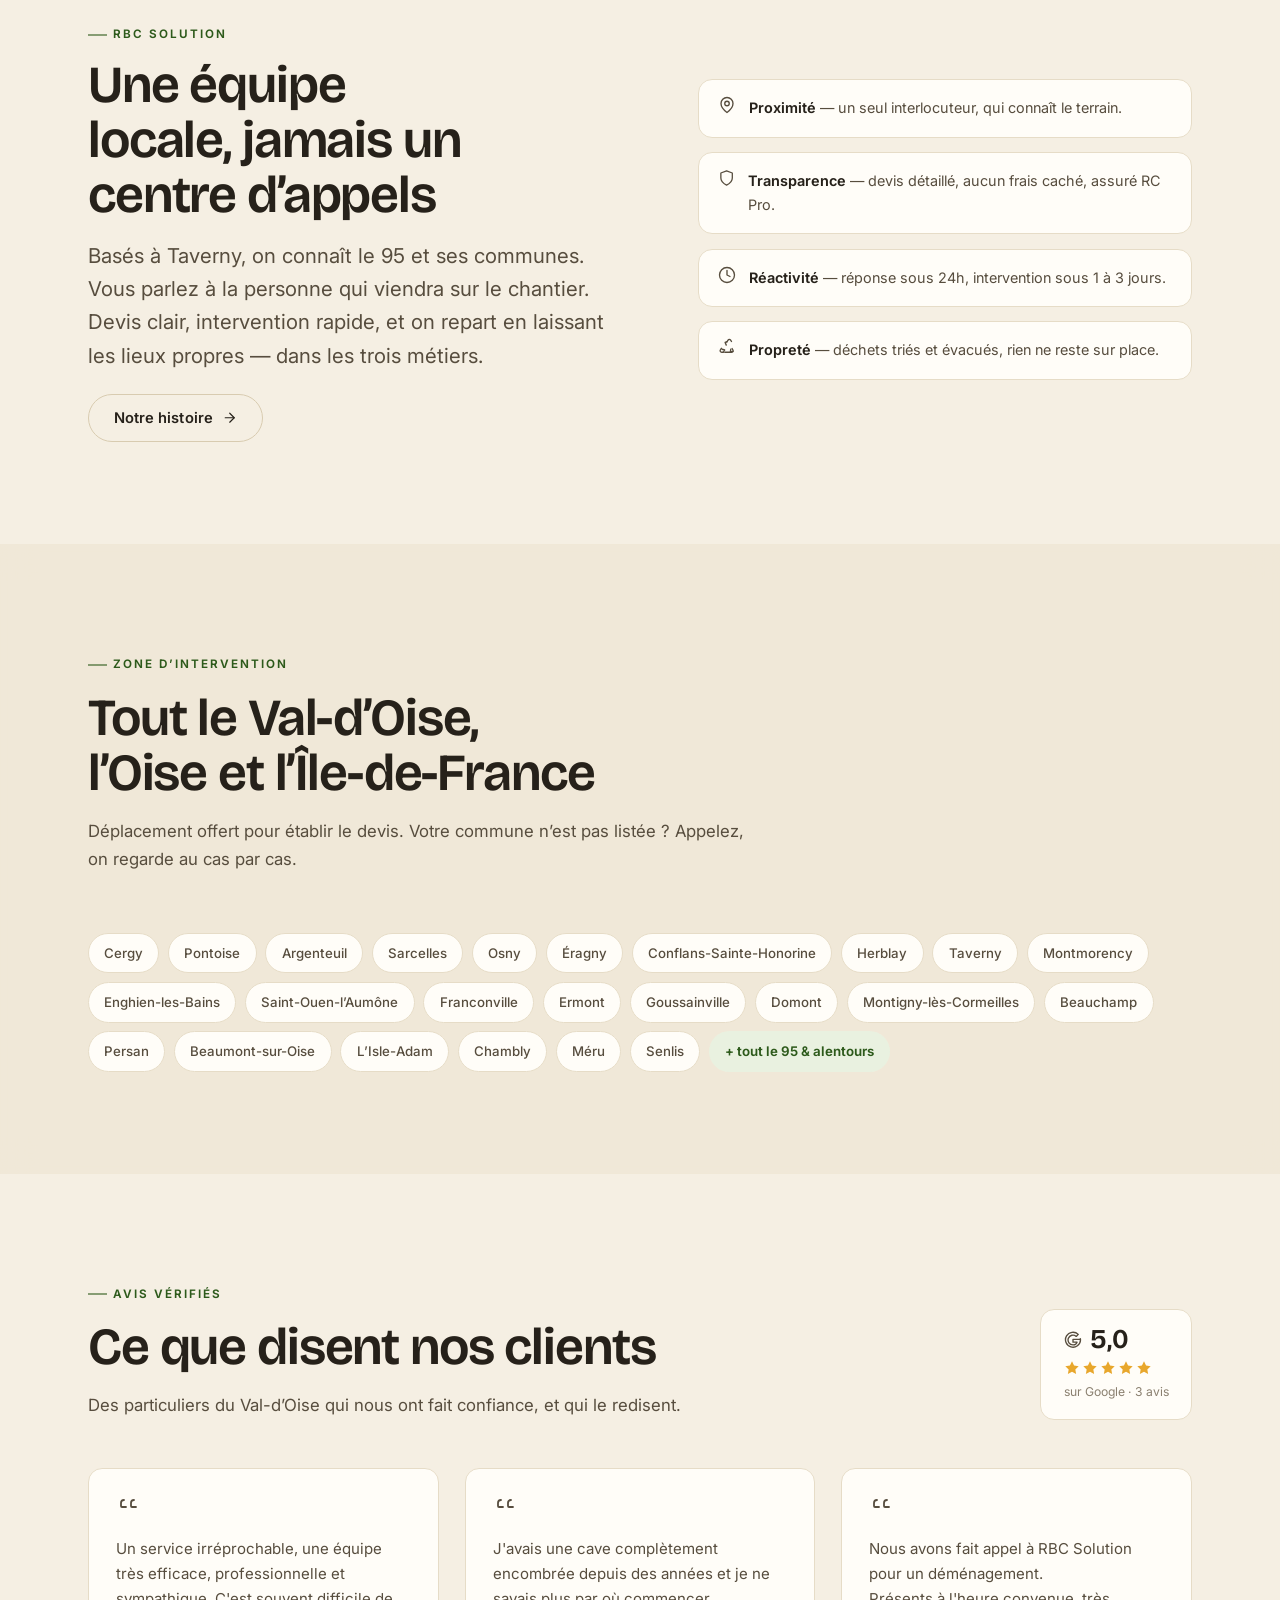
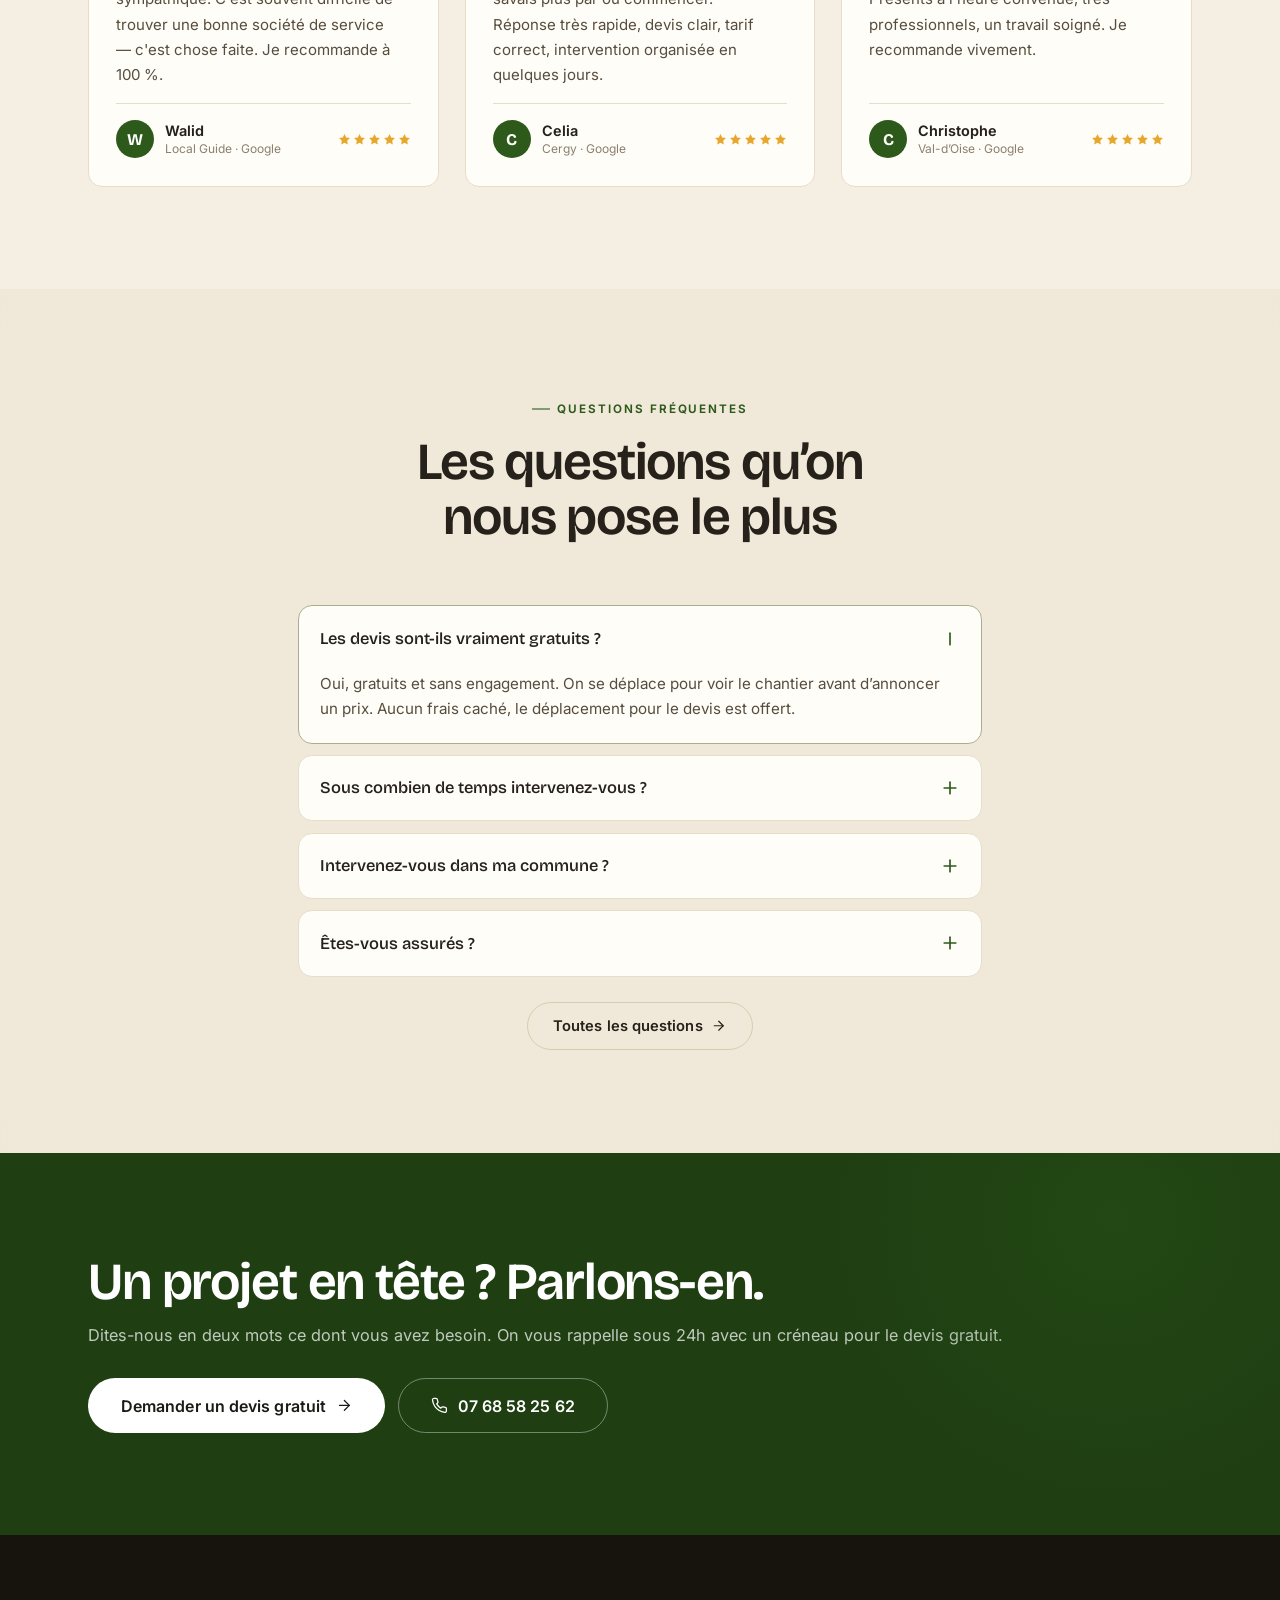
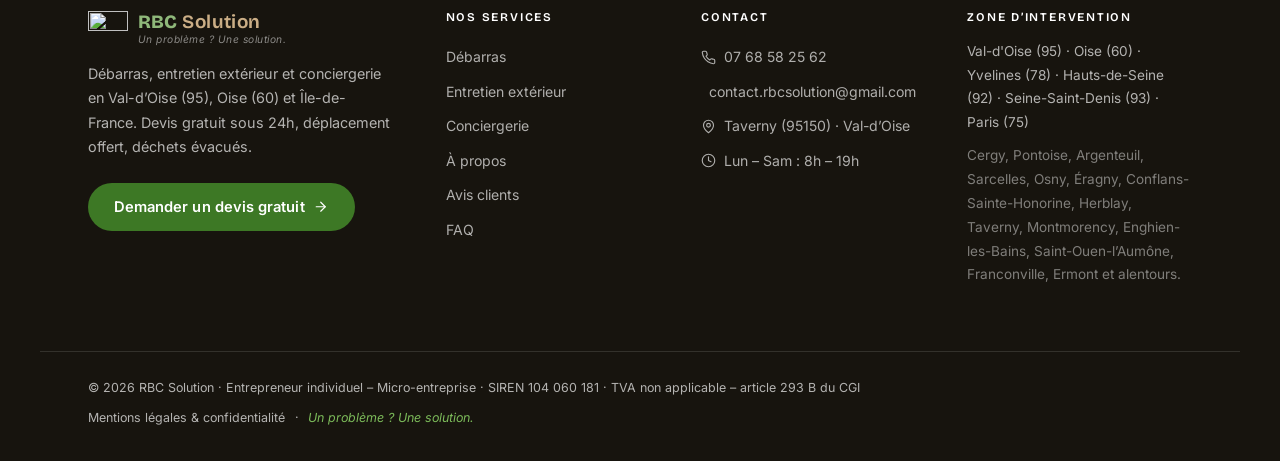
==== commit 3cd31b19: "Update index.html" ====
--- a/index.html
+++ b/index.html
@@ -1,1074 +1,79 @@
-<!doctype html>
-<html lang="fr">
-<head>
-<meta charset="utf-8">
-<meta name="viewport" content="width=device-width, initial-scale=1">
-<title>RBC Solution &#x2014; D&#xe9;barras, entretien ext&#xe9;rieur & conciergerie en Val-d'Oise (95)</title>
-<meta name="description" content="RBC Solution : d&#xe9;barras, entretien ext&#xe9;rieur et conciergerie Airbnb en Val-d'Oise (95), Oise (60) et &#xce;le-de-France. Devis gratuit sous 24h, d&#xe9;placement offert, d&#xe9;chets &#xe9;vacu&#xe9;s.">
-<meta name="keywords" content="d&#xe9;barras Val-d'Oise, d&#xe9;barras maison 95, entretien ext&#xe9;rieur Val-d'Oise, nettoyage haute pression, taille de haie, conciergerie Airbnb Val-d'Oise, syndrome de Diog&#xe8;ne, vid&#xe9;-maison succession">
-<meta name="author" content="RBC Solution">
-<link rel="canonical" href="https://rbcsolution.com/">
-<meta name="google-site-verification" content="ur7AYS-QiY8A2CvDFZ0sOP2IbIYApoEfcBPgpoQVrJE">
-<meta name="theme-color" content="#2d5a1b">
-<meta property="og:type" content="website">
-<meta property="og:site_name" content="RBC Solution">
-<meta property="og:title" content="RBC Solution &#x2014; D&#xe9;barras, entretien ext&#xe9;rieur & conciergerie Val-d'Oise">
-<meta property="og:description" content="D&#xe9;barras, entretien ext&#xe9;rieur et conciergerie Airbnb en Val-d'Oise (95). Devis gratuit sous 24h, d&#xe9;placement offert.">
-<meta property="og:url" content="https://rbcsolution.com/">
-<meta property="og:locale" content="fr_FR">
-<meta property="og:image" content="https://rbcsolution.com/og.jpg">
-<meta name="twitter:card" content="summary_large_image">
-<link rel="icon" href="data:image/svg+xml,%3Csvg xmlns='http://www.w3.org/2000/svg' viewBox='0 0 64 64'%3E%3Crect width='64' height='64' rx='15' fill='%232d5a1b'/%3E%3Cpath d='M18 33.5 28 43 47 21' fill='none' stroke='%23fdfaf4' stroke-width='7' stroke-linecap='round' stroke-linejoin='round'/%3E%3C/svg%3E">
-<script type="application/ld+json">
-{
-  "@context": "https://schema.org",
-  "@type": "HomeAndConstructionBusiness",
-  "@id": "https://rbcsolution.com/#business",
-  "name": "RBC Solution",
-  "description": "D\u00e9barras, entretien ext\u00e9rieur et conciergerie Airbnb en Val-d'Oise (95), Oise (60) et \u00cele-de-France.",
-  "url": "https://rbcsolution.com/",
-  "telephone": "+33768582562",
-  "email": "contact.rbcsolution@gmail.com",
-  "image": "https://rbcsolution.com/og.jpg",
-  "priceRange": "\u20ac\u20ac",
-  "slogan": "Un probl\u00e8me ? Une solution.",
-  "address": { "@type": "PostalAddress", "streetAddress": "3 Rue des Fauvettes", "postalCode": "95150", "addressLocality": "Taverny", "addressCountry": "FR" },
-  "identifier": [
-    { "@type": "PropertyValue", "name": "SIRET", "value": "104 060 181 00013" },
-    { "@type": "PropertyValue", "name": "SIREN", "value": "104 060 181" }
-  ],
-  "openingHoursSpecification": { "@type": "OpeningHoursSpecification", "dayOfWeek": ["Monday","Tuesday","Wednesday","Thursday","Friday","Saturday"], "opens": "08:00", "closes": "19:00" },
-  "areaServed": [
-    { "@type": "AdministrativeArea", "name": "Val-d'Oise (95)" },
-    { "@type": "AdministrativeArea", "name": "Oise (60)" },
-    { "@type": "AdministrativeArea", "name": "Yvelines (78)" },
-    { "@type": "AdministrativeArea", "name": "\u00cele-de-France" }
-  ],
-  "aggregateRating": { "@type": "AggregateRating", "ratingValue": "5.0", "reviewCount": "3", "bestRating": "5" },
-  "makesOffer": [
-    { "@type": "Offer", "itemOffered": { "@type": "Service", "name": "D\u00e9barras de maison, appartement, cave et grenier" } },
-    { "@type": "Offer", "itemOffered": { "@type": "Service", "name": "D\u00e9barras de succession et de logement insalubre" } },
-    { "@type": "Offer", "itemOffered": { "@type": "Service", "name": "Entretien des espaces verts, tonte et taille de haies" } },
-    { "@type": "Offer", "itemOffered": { "@type": "Service", "name": "Nettoyage haute pression de terrasses et fa\u00e7ades" } },
-    { "@type": "Offer", "itemOffered": { "@type": "Service", "name": "Conciergerie Airbnb et gestion locative courte dur\u00e9e" } }
-  ]
-}
-</script>
-<style>
-:root{
-  --ink:#2c2318;--ink-soft:#5c4f40;--ink-mute:#8a7c6b;
-  --paper:#f5efe4;--paper-warm:#fdfaf4;--paper-deep:#ece1cf;--sand:#e4d8c8;--line:#e0d4c0;
-  --forest:#2d5a1b;--forest-mid:#3d7825;--forest-deep:#1f3f12;--leaf:#d6e8cc;--leaf-pale:#eef5e8;
-  --graphite:#26251f;--graphite-2:#33322f;
-  --r:14px;--r-lg:24px;--r-xs:9px;--r-pill:999px;
-  --shadow-sm:0 2px 10px -4px rgba(44,35,24,.14);
-  --shadow:0 16px 40px -18px rgba(44,35,24,.24);
-  --shadow-lg:0 40px 80px -30px rgba(44,35,24,.34);
-  --ease:cubic-bezier(.4,0,.2,1);--t:.3s var(--ease);
-  --container:1180px;--gutter:clamp(1.15rem,5vw,3rem);--sec:clamp(3.6rem,7.5vw,6.5rem);
-  --f-display:Georgia,'Iowan Old Style','Palatino Linotype',serif;
-  --f-body:system-ui,-apple-system,'Segoe UI',Roboto,Helvetica,Arial,sans-serif;
-}
-*,*::before,*::after{box-sizing:border-box;margin:0;padding:0}
-html{scroll-behavior:smooth;-webkit-text-size-adjust:100%}
-body{font-family:var(--f-body);color:var(--ink-soft);background:var(--paper);line-height:1.7;-webkit-font-smoothing:antialiased;overflow-x:hidden}
-img,svg{display:block;max-width:100%}
-a{color:inherit;text-decoration:none}
-button,input,textarea,select{font:inherit;color:inherit}
-:focus-visible{outline:3px solid var(--forest-mid);outline-offset:3px;border-radius:4px}
-h1,h2,h3,h4{font-family:var(--f-display);color:var(--ink);line-height:1.12;font-weight:700;letter-spacing:-.015em;text-wrap:balance}
-h1{font-size:clamp(2.3rem,1.5rem+3.4vw,4rem)}
-h2{font-size:clamp(1.8rem,1.35rem+1.9vw,2.9rem)}
-h3{font-size:clamp(1.12rem,1.02rem+.45vw,1.4rem)}
-p{text-wrap:pretty}
-strong{color:var(--ink);font-weight:700}
-.eyebrow{display:inline-block;font-family:var(--f-body);font-size:.72rem;font-weight:700;letter-spacing:.16em;text-transform:uppercase;color:var(--forest)}
-.lead{font-size:clamp(1.03rem,.98rem+.4vw,1.2rem);line-height:1.62;color:var(--ink-soft)}
-.container{width:100%;max-width:var(--container);margin-inline:auto;padding-inline:var(--gutter)}
-.narrow{max-width:760px}
-.section{padding-block:var(--sec)}
-.section--alt{background:var(--paper-deep)}
-.section--forest{background:var(--forest-deep);color:rgba(255,255,255,.8)}
-.section--forest h2,.section--forest h3{color:#fff}
-.sec-head{max-width:640px;margin-bottom:clamp(2.2rem,4.5vw,3.6rem)}
-.sec-head .eyebrow{margin-bottom:.85rem}
-.sec-head p{margin-top:.9rem}
-.center{text-align:center}.center.sec-head{margin-inline:auto}
-.sr-only{position:absolute;width:1px;height:1px;overflow:hidden;clip:rect(0 0 0 0);white-space:nowrap}
+<!DOCTYPE html><html lang="fr" data-world="default" data-astro-cid-5hce7sga> <head><meta charset="utf-8"><meta name="viewport" content="width=device-width, initial-scale=1"><title>RBC Solution &#x2014; D&#xe9;barras, entretien ext&#xe9;rieur &amp; conciergerie en Val-d&#x2019;Oise (95)</title><meta name="description" content="D&#xe9;barras, entretien ext&#xe9;rieur et conciergerie Airbnb en Val-d'Oise (95), Oise (60) et &#xce;le-de-France. Devis gratuit sous 24h, d&#xe9;placement offert."><link rel="canonical" href="https://rbcsolution.com/"><link rel="icon" href="data:image/svg+xml,%3Csvg xmlns='http://www.w3.org/2000/svg' viewBox='0 0 64 64'%3E%3Crect width='64' height='64' rx='15' fill='%232d5a1b'/%3E%3Cpath d='M18 33.5 28 43 47 21' fill='none' stroke='%23fdfaf4' stroke-width='7' stroke-linecap='round' stroke-linejoin='round'/%3E%3C/svg%3E"><meta name="theme-color" content="#2d5a1b"><link rel="preconnect" href="https://fonts.googleapis.com"><link rel="preconnect" href="https://fonts.gstatic.com" crossorigin><link href="https://fonts.googleapis.com/css2?family=Bricolage+Grotesque:opsz,wght@12..96,400..700&family=Inter:wght@400;500;600&display=swap" rel="stylesheet"><meta name="author" content="RBC Solution"><meta name="robots" content="index, follow"><meta name="format-detection" content="telephone=no"><meta name="google-site-verification" content="ur7AYS-QiY8A2CvDFZ0sOP2IbIYApoEfcBPgpoQVrJE"><meta property="og:type" content="website"><meta property="og:site_name" content="RBC Solution"><meta property="og:title" content="RBC Solution &#x2014; D&#xe9;barras, entretien ext&#xe9;rieur &#38; conciergerie en Val-d&#x2019;Oise (95)"><meta property="og:description" content="D&#xe9;barras, entretien ext&#xe9;rieur et conciergerie Airbnb en Val-d'Oise (95), Oise (60) et &#xce;le-de-France. Devis gratuit sous 24h, d&#xe9;placement offert."><meta property="og:url" content="https://rbcsolution.com/"><meta property="og:locale" content="fr_FR"><meta property="og:image" content="https://rbcsolution.com/og.jpg"><meta name="twitter:card" content="summary_large_image"><link rel="sitemap" href="/sitemap-index.xml"><script>
+      document.documentElement.classList.add('js');
+    </script><script type="application/ld+json">{"@context":"https://schema.org","@type":"HomeAndConstructionBusiness","@id":"https://rbcsolution.com/#business","name":"RBC Solution","legalName":"Ruben Rebou\u00e7o","description":"D\u00e9barras, entretien ext\u00e9rieur et conciergerie Airbnb en Val-d'Oise (95), Oise (60) et \u00cele-de-France. Devis gratuit sous 24h, d\u00e9placement offert.","url":"https://rbcsolution.com","telephone":"+33768582562","email":"contact.rbcsolution@gmail.com","image":"https://rbcsolution.com/og.jpg","logo":"https://rbcsolution.com/favicon.svg","priceRange":"\u20ac\u20ac","slogan":"Un probl\u00e8me ? Une solution.","address":{"@type":"PostalAddress","streetAddress":"3 Rue des Fauvettes","postalCode":"95150","addressLocality":"Taverny","addressRegion":"Val-d'Oise","addressCountry":"FR"},"vatID":"TVA non applicable \u2013 article 293 B du CGI","identifier":[{"@type":"PropertyValue","name":"SIRET","value":"104 060 181 00013"},{"@type":"PropertyValue","name":"SIREN","value":"104 060 181"}],"openingHoursSpecification":{"@type":"OpeningHoursSpecification","dayOfWeek":["Monday","Tuesday","Wednesday","Thursday","Friday","Saturday"],"opens":"08:00","closes":"19:00"},"areaServed":[{"@type":"AdministrativeArea","name":"Val-d'Oise (95)"},{"@type":"AdministrativeArea","name":"Oise (60)"},{"@type":"AdministrativeArea","name":"Yvelines (78)"},{"@type":"AdministrativeArea","name":"Hauts-de-Seine (92)"},{"@type":"AdministrativeArea","name":"Seine-Saint-Denis (93)"},{"@type":"AdministrativeArea","name":"Paris (75)"},{"@type":"City","name":"Cergy"},{"@type":"City","name":"Pontoise"},{"@type":"City","name":"Argenteuil"},{"@type":"City","name":"Sarcelles"},{"@type":"City","name":"Osny"},{"@type":"City","name":"\u00c9ragny"},{"@type":"City","name":"Conflans-Sainte-Honorine"},{"@type":"City","name":"Herblay"},{"@type":"City","name":"Taverny"},{"@type":"City","name":"Montmorency"},{"@type":"City","name":"Enghien-les-Bains"},{"@type":"City","name":"Saint-Ouen-l\u2019Aum\u00f4ne"},{"@type":"City","name":"Franconville"},{"@type":"City","name":"Ermont"},{"@type":"City","name":"Goussainville"},{"@type":"City","name":"Domont"},{"@type":"City","name":"Montigny-l\u00e8s-Cormeilles"},{"@type":"City","name":"Beauchamp"},{"@type":"City","name":"Persan"},{"@type":"City","name":"Beaumont-sur-Oise"},{"@type":"City","name":"L\u2019Isle-Adam"},{"@type":"City","name":"Chambly"},{"@type":"City","name":"M\u00e9ru"},{"@type":"City","name":"Senlis"}],"aggregateRating":{"@type":"AggregateRating","ratingValue":"5.0","reviewCount":"3","bestRating":"5"},"review":[{"@type":"Review","reviewRating":{"@type":"Rating","ratingValue":"5","bestRating":"5"},"author":{"@type":"Person","name":"Walid"},"reviewBody":"Un service irr\u00e9prochable, une \u00e9quipe tr\u00e8s efficace, professionnelle et sympathique. C'est souvent difficile de trouver une bonne soci\u00e9t\u00e9 de service \u2014 c'est chose faite. Je recommande \u00e0 100 %."},{"@type":"Review","reviewRating":{"@type":"Rating","ratingValue":"5","bestRating":"5"},"author":{"@type":"Person","name":"Celia"},"reviewBody":"J'avais une cave compl\u00e8tement encombr\u00e9e depuis des ann\u00e9es et je ne savais plus par o\u00f9 commencer. R\u00e9ponse tr\u00e8s rapide, devis clair, tarif correct, intervention organis\u00e9e en quelques jours."},{"@type":"Review","reviewRating":{"@type":"Rating","ratingValue":"5","bestRating":"5"},"author":{"@type":"Person","name":"Christophe"},"reviewBody":"Nous avons fait appel \u00e0 RBC Solution pour un d\u00e9m\u00e9nagement. Pr\u00e9sents \u00e0 l'heure convenue, tr\u00e8s professionnels, un travail soign\u00e9. Je recommande vivement."}],"makesOffer":[{"@type":"Offer","itemOffered":{"@type":"Service","name":"D\u00e9barras de maison, appartement, cave et grenier"}},{"@type":"Offer","itemOffered":{"@type":"Service","name":"D\u00e9barras de succession et logements insalubres"}},{"@type":"Offer","itemOffered":{"@type":"Service","name":"Taille de haies et entretien des espaces verts"}},{"@type":"Offer","itemOffered":{"@type":"Service","name":"Tonte de pelouse et d\u00e9broussaillage"}},{"@type":"Offer","itemOffered":{"@type":"Service","name":"Nettoyage haute pression de terrasses et fa\u00e7ades"}},{"@type":"Offer","itemOffered":{"@type":"Service","name":"Conciergerie Airbnb et gestion locative courte dur\u00e9e"}}]}</script><script type="application/ld+json">{"@context":"https://schema.org","@type":"BreadcrumbList","itemListElement":[{"@type":"ListItem","position":1,"name":"Accueil","item":"https://rbcsolution.com/"}]}</script><script type="application/ld+json">{"@context":"https://schema.org","@type":"FAQPage","mainEntity":[{"@type":"Question","name":"Les devis sont-ils vraiment gratuits ?","acceptedAnswer":{"@type":"Answer","text":"Oui, gratuits et sans engagement. On se d\u00e9place pour voir le chantier avant d\u2019annoncer un prix. Aucun frais cach\u00e9, le d\u00e9placement pour le devis est offert."}},{"@type":"Question","name":"Sous combien de temps intervenez-vous ?","acceptedAnswer":{"@type":"Answer","text":"On r\u00e9pond sous 24h. Pour un devis pr\u00e9cis, on passe sous 48 \u00e0 72h, puis l\u2019intervention se fait sous 1 \u00e0 3 jours selon le volume et les disponibilit\u00e9s."}},{"@type":"Question","name":"Intervenez-vous dans ma commune ?","acceptedAnswer":{"@type":"Answer","text":"On couvre tout le Val-d'Oise (95), l'Oise (60) et les d\u00e9partements limitrophes (75, 78, 92, 93). Votre ville n\u2019est pas list\u00e9e ? Appelez-nous, on regarde au cas par cas."}},{"@type":"Question","name":"\u00cates-vous assur\u00e9s ?","acceptedAnswer":{"@type":"Answer","text":"Oui. RBC Solution est couvert par une assurance responsabilit\u00e9 civile professionnelle pour toutes ses interventions."}}]}</script><style>:root{--green: #2d5a1b;--green-mid: #3d7825;--green-deep: #1f3f12;--green-bright: #7cbb5a;--font-display: "Bricolage Grotesque Variable", "Bricolage Grotesque", "Trebuchet MS", sans-serif;--font-body: "Inter Variable", "Inter", system-ui, -apple-system, "Segoe UI", sans-serif;--r-xs: 8px;--r: 14px;--r-lg: 26px;--r-pill: 999px;--ease: cubic-bezier(.22, 1, .36, 1);--ease-out: cubic-bezier(.16, 1, .3, 1);--t: .34s var(--ease);--container: 1200px;--gutter: clamp(1.15rem, 5vw, 3rem);--section-y: clamp(3.75rem, 8vw, 7rem);--z-aura: 0;--z-body: 1;--z-actionbar: 80;--z-header: 100;--z-panel: 120;--z-skip: 200;--bg: #f5efe3;--bg-2: #efe6d5;--surface: #fffdf8;--surface-2: #f8f2e6;--ink: #26211a;--ink-soft: #574d3e;--ink-mute: #8b8070;--line: #e6dcc7;--line-strong: #d8cbb0;--accent: var(--green);--accent-2: var(--green-mid);--accent-deep: var(--green-deep);--accent-soft: #e9f1e0;--accent-ink: #ffffff;--brand-thread: var(--green);--shadow-sm: 0 2px 10px -4px rgba(38, 30, 18, .16);--shadow: 0 18px 44px -20px rgba(38, 30, 18, .26);--shadow-lg: 0 46px 90px -34px rgba(38, 30, 18, .4);--shadow-color: 38, 30, 18;--aura-1: rgba(61, 120, 37, .34);--aura-2: rgba(206, 228, 190, .62);--aura-3: rgba(176, 146, 111, .3);--aura-blur: 64px;--grain-opacity: .055;--grain-blend: multiply;color-scheme:light}[data-world=debarras]{--bg: #efe8de;--bg-2: #e5daca;--surface: #fbf6ee;--surface-2: #f2ebdf;--ink: #2a201a;--ink-soft: #5a483a;--ink-mute: #8a7768;--line: #ddccb7;--line-strong: #cdb99e;--accent: #8a5636;--accent-2: #a56a41;--accent-deep: #5c3823;--accent-soft: #efe2d3;--accent-ink: #ffffff;--brand-thread: var(--green-mid);--shadow-color: 46, 30, 18;--aura-1: rgba(138, 86, 54, .34);--aura-2: rgba(122, 116, 104, .3);--aura-3: rgba(76, 110, 52, .2);--grain-opacity: .07}[data-world=exterieur]{--bg: #eef4e4;--bg-2: #e0edcf;--surface: #fafdf4;--surface-2: #edf4e1;--ink: #1b2a15;--ink-soft: #3d5133;--ink-mute: #6c7d60;--line: #d3e2be;--line-strong: #bcd3a1;--accent: #2d5a1b;--accent-2: #4c8a2e;--accent-deep: #14330b;--accent-soft: #e3f0d3;--accent-ink: #ffffff;--brand-thread: var(--green);--shadow-color: 22, 40, 14;--aura-1: rgba(76, 138, 46, .4);--aura-2: rgba(150, 198, 96, .36);--aura-3: rgba(198, 224, 156, .5);--grain-opacity: .05}[data-world=conciergerie]{--bg: #201f1c;--bg-2: #1a1917;--surface: #2a2823;--surface-2: #24221d;--ink: #f4f0e6;--ink-soft: #c6bfae;--ink-mute: #948b78;--line: #3b3830;--line-strong: #4c473c;--accent: #c8a97e;--accent-2: #dcc199;--accent-deep: #a5875b;--accent-soft: #33302a;--accent-ink: #201f1c;--brand-thread: #7fa267;--shadow-color: 0, 0, 0;--shadow-sm: 0 2px 12px -4px rgba(0, 0, 0, .5);--shadow: 0 24px 54px -22px rgba(0, 0, 0, .62);--shadow-lg: 0 52px 100px -34px rgba(0, 0, 0, .72);--aura-1: rgba(200, 169, 126, .22);--aura-2: rgba(126, 122, 112, .24);--aura-3: rgba(60, 82, 48, .3);--aura-blur: 80px;--grain-opacity: .09;--grain-blend: overlay;color-scheme:dark}*,*:before,*:after{box-sizing:border-box;margin:0;padding:0}html{-webkit-text-size-adjust:100%;scroll-behavior:smooth;background:var(--bg);transition:background .5s var(--ease)}body{position:relative;z-index:var(--z-body);font-family:var(--font-body);font-size:1.02rem;line-height:1.68;color:var(--ink-soft);background:transparent;-webkit-font-smoothing:antialiased;text-rendering:optimizeLegibility;overflow-x:hidden;transition:color .5s var(--ease)}img,picture,svg,video{display:block;max-width:100%}a{color:inherit;text-decoration:none}button,input,textarea,select{font:inherit;color:inherit}:focus-visible{outline:3px solid var(--accent-2);outline-offset:3px;border-radius:3px}::selection{background:var(--accent);color:var(--accent-ink)}@media(max-width:999px){body{padding-bottom:62px}}h1,h2,h3,h4{font-family:var(--font-display);color:var(--ink);font-weight:620;line-height:1.06;letter-spacing:-.022em;text-wrap:balance}h1{font-size:clamp(2.55rem,1.4rem + 4.6vw,4.7rem);letter-spacing:-.03em}h2{font-size:clamp(2rem,1.35rem + 2.4vw,3.25rem)}h3{font-size:clamp(1.2rem,1.06rem + .6vw,1.5rem);letter-spacing:-.014em}p{text-wrap:pretty}strong,b{color:var(--ink);font-weight:640}.eyebrow{display:inline-flex;align-items:center;gap:.55em;font-family:var(--font-body);font-size:.73rem;font-weight:650;letter-spacing:.17em;text-transform:uppercase;color:var(--accent)}.eyebrow:before{content:"";width:1.6em;height:2px;background:currentColor;opacity:.55}.eyebrow--plain:before{display:none}.lead{font-size:clamp(1.08rem,1rem + .5vw,1.28rem);line-height:1.62;color:var(--ink-soft)}.container{width:100%;max-width:var(--container);margin-inline:auto;padding-inline:var(--gutter)}.container-narrow{max-width:780px}.section{position:relative;padding-block:var(--section-y)}.section--alt{background:var(--bg-2)}.section--surface{background:var(--surface)}.section--accent,.section--ink{position:relative;overflow:hidden;isolation:isolate}.section--accent{background:var(--accent-deep);--ink: #fff;--ink-soft: rgba(255, 255, 255, .82);--ink-mute: rgba(255, 255, 255, .6);--line: rgba(255, 255, 255, .16);color:#ffffffd1}.section--ink{background:#211c15;--ink: #fff;--ink-soft: rgba(255, 255, 255, .8);--ink-mute: rgba(255, 255, 255, .55);--line: rgba(255, 255, 255, .14);color:#fffc}.section--accent:before,.section--ink:before{content:"";position:absolute;z-index:-1;width:70vw;height:70vw;border-radius:50%;top:-34vw;right:-22vw;background:radial-gradient(circle,color-mix(in srgb,var(--accent) 26%,transparent),transparent 66%);filter:blur(50px);animation:aura-3 34s var(--ease) infinite alternate}.section--accent:after,.section--ink:after{content:"";position:absolute;z-index:-1;inset:-20%;opacity:.06;background-color:currentColor;-webkit-mask-image:var(--contour-svg, none);mask-image:var(--contour-svg, none);-webkit-mask-size:620px 620px;mask-size:620px 620px;-webkit-mask-repeat:repeat;mask-repeat:repeat;animation:aura-pan 80s linear infinite}:root{--contour-svg: url("data:image/svg+xml,%3Csvg xmlns='http://www.w3.org/2000/svg' width='620' height='620' viewBox='0 0 620 620'%3E%3Cg fill='none' stroke='%23000' stroke-width='1.5'%3E%3Cpath d='M-40 300C130 130 280 480 450 320s190-280 340-130'/%3E%3Cpath d='M-40 360C130 190 280 540 450 380s190-280 340-130'/%3E%3Cpath d='M-40 240C130 70 280 420 450 260s190-280 340-130'/%3E%3Cpath d='M-40 420C130 250 280 600 450 440s190-280 340-130'/%3E%3Cpath d='M-40 180C130 10 280 360 450 200s190-280 340-130'/%3E%3Cpath d='M-40 480C130 310 280 660 450 500s190-280 340-130'/%3E%3C/g%3E%3C/svg%3E")}@media(prefers-reduced-motion:reduce){.section--accent:before,.section--accent:after,.section--ink:before,.section--ink:after{animation:none}}.section-head{max-width:660px;margin-bottom:clamp(2.25rem,5vw,3.75rem)}.section-head .eyebrow{margin-bottom:1rem}.section-head h2+p,.section-head p{margin-top:1rem;color:var(--ink-soft);font-size:1.05rem}.section-head--center{margin-inline:auto;text-align:center}.section-head--center .eyebrow{justify-content:center}.stack>*+*{margin-top:1rem}.grid{display:grid;gap:clamp(1rem,2.4vw,1.6rem)}.grid-2{grid-template-columns:repeat(auto-fit,minmax(min(100%,300px),1fr))}.grid-3{grid-template-columns:repeat(3,1fr)}@media(max-width:860px){.grid-3{grid-template-columns:repeat(2,1fr)}}@media(max-width:540px){.grid-3{grid-template-columns:1fr}}.btn{--btn-bg: var(--accent);--btn-fg: var(--accent-ink);--btn-bd: transparent;display:inline-flex;align-items:center;justify-content:center;gap:.6em;padding:.95rem 1.55rem;border:1.5px solid var(--btn-bd);border-radius:var(--r-pill);background:var(--btn-bg);color:var(--btn-fg);font-weight:600;font-size:.92rem;letter-spacing:.005em;line-height:1;cursor:pointer;position:relative;isolation:isolate;overflow:hidden;transition:transform var(--t),box-shadow var(--t),border-color var(--t),color var(--t),background var(--t)}.btn svg{width:1.05em;height:1.05em;transition:transform var(--t)}.btn:before{content:"";position:absolute;inset:0;z-index:-1;background:var(--accent-2);transform:translateY(101%);transition:transform .4s var(--ease-out)}.btn:hover{transform:translateY(-2px);box-shadow:0 16px 34px -14px rgba(var(--shadow-color),.55)}.btn:hover:before{transform:translateY(0)}.btn:hover svg:last-child{transform:translate(3px)}.btn:active{transform:translateY(0)}.btn--ghost{--btn-bg: transparent;--btn-fg: var(--ink);--btn-bd: var(--line-strong)}.btn--ghost:before{background:var(--accent)}.btn--ghost:hover{--btn-fg: var(--accent-ink);border-color:var(--accent)}.btn--light{--btn-bg: var(--surface);--btn-fg: var(--accent-deep)}.btn--light:before{background:var(--bg)}.btn--on-dark{--btn-bg: #fff;--btn-fg: #1c1a15}.btn--on-dark:before{background:var(--accent-soft)}.btn--outline-light{--btn-bg: transparent;--btn-fg: #fff;--btn-bd: rgba(255, 255, 255, .38)}.btn--outline-light:before{background:#ffffff24}.btn--lg{padding:1.12rem 2rem;font-size:1rem}.btn--block{width:100%}.btn-row{display:flex;flex-wrap:wrap;gap:.8rem}.chip{display:inline-flex;align-items:center;gap:.45em;padding:.42rem .9rem;border-radius:var(--r-pill);background:var(--accent-soft);color:var(--accent);font-size:.78rem;font-weight:620;border:1px solid color-mix(in srgb,var(--accent) 16%,transparent)}.chip svg{width:.95em;height:.95em}.chip-row{display:flex;flex-wrap:wrap;gap:.55rem}.card{background:var(--surface);border:1px solid var(--line);border-radius:var(--r);padding:clamp(1.4rem,3vw,2rem);transition:transform var(--t),box-shadow var(--t),border-color var(--t)}.card--hover:hover{transform:translateY(-6px);box-shadow:var(--shadow);border-color:color-mix(in srgb,var(--accent) 40%,var(--line))}.svc-card{background:var(--surface);border:1px solid var(--line);border-radius:var(--r);padding:clamp(1.4rem,3vw,1.9rem);transition:transform var(--t),box-shadow var(--t),border-color var(--t)}.svc-card:hover{transform:translateY(-6px);box-shadow:var(--shadow);border-color:color-mix(in srgb,var(--accent) 40%,var(--line))}.svc-card__ico{display:grid;place-items:center;width:46px;height:46px;border-radius:13px;background:var(--accent-soft);color:var(--accent);margin-bottom:1rem}.svc-card h3{margin-bottom:.4rem}.svc-card p{font-size:.9rem}.proof-list{list-style:none;display:grid;gap:.9rem}.proof-list li{display:flex;flex-direction:column;gap:.2rem;padding:1.2rem 1.4rem;border:1px solid var(--line);border-left:3px solid var(--accent);border-radius:var(--r);background:var(--surface)}.proof-list strong{font-family:var(--font-display);font-size:1.7rem;color:var(--ink);line-height:1}.proof-list span{font-size:.88rem;color:var(--ink-soft)}.timeline{list-style:none;display:grid;max-width:720px}.timeline__step{position:relative;display:grid;grid-template-columns:44px 1fr;gap:1.2rem;padding-bottom:2rem}.timeline__step:before{content:"";position:absolute;left:21px;top:46px;bottom:0;width:2px;background:linear-gradient(var(--accent),color-mix(in srgb,var(--accent) 15%,transparent))}.timeline__step:last-child{padding-bottom:0}.timeline__step:last-child:before{display:none}.timeline__dot{width:44px;height:44px;border-radius:50%;display:grid;place-items:center;background:var(--accent);color:var(--accent-ink);font-family:var(--font-display);font-weight:700;font-size:1.1rem}.timeline__content{padding-top:.4rem}.timeline__content h3{margin-bottom:.3rem}.timeline__content p{font-size:.94rem}.zone-cloud{display:flex;flex-wrap:wrap;gap:.55rem}.zone-pill{padding:.5rem .95rem;border-radius:var(--r-pill);background:var(--surface);border:1px solid var(--line);font-size:.83rem;color:var(--ink-soft);transition:border-color var(--t),color var(--t)}.zone-pill:hover{border-color:var(--accent);color:var(--accent)}.zone-pill--more{background:var(--accent-soft);color:var(--accent);border-color:transparent;font-weight:640}[data-world=conciergerie] .zone-pill--more{color:var(--accent-2)}.split-grid{display:grid;grid-template-columns:1.1fr .9fr;gap:clamp(2rem,5vw,4rem);align-items:center}@media(max-width:900px){.split-grid{grid-template-columns:1fr}}.js .reveal{opacity:0;transform:translateY(26px);transition:opacity .75s var(--ease-out),transform .75s var(--ease-out);transition-delay:var(--reveal-delay, 0ms)}.js .reveal.in{opacity:1;transform:none}.js .reveal-fade{opacity:0;transition:opacity .9s var(--ease);transition-delay:var(--reveal-delay, 0ms)}.js .reveal-fade.in{opacity:1}.aura{position:fixed;inset:-8% -4% -4%;z-index:var(--z-aura);pointer-events:none;overflow:hidden;contain:strict;transform:translate3d(0,var(--aura-shift, 0px),0)}.aura__field{position:absolute;border-radius:50%;filter:blur(var(--aura-blur));will-change:transform}.aura__field--1{width:66vw;height:66vw;left:-20vw;top:-24vw;background:radial-gradient(circle at 32% 32%,var(--aura-1),transparent 68%);animation:aura-1 20s var(--ease) infinite alternate}.aura__field--2{width:58vw;height:58vw;right:-18vw;top:4vh;background:radial-gradient(circle at 60% 42%,var(--aura-2),transparent 70%);animation:aura-2 25s var(--ease) infinite alternate}.aura__field--3{width:52vw;height:52vw;left:20vw;bottom:-28vw;background:radial-gradient(circle at 48% 50%,var(--aura-3),transparent 72%);animation:aura-3 30s var(--ease) infinite alternate}.aura__field--4{width:40vw;height:40vw;right:8vw;bottom:-6vw;background:radial-gradient(circle at 50% 50%,var(--aura-4, transparent),transparent 72%);animation:aura-4 23s var(--ease) infinite alternate}.aura__sheen{position:absolute;inset:-30%;background:conic-gradient(from 120deg at 50% 50%,transparent 0deg,var(--aura-sheen, transparent) 90deg,transparent 200deg,var(--aura-sheen, transparent) 320deg,transparent 360deg);filter:blur(70px);opacity:var(--aura-sheen-opacity, 0);animation:aura-spin 60s linear infinite}.aura__contours{position:absolute;inset:-20%;opacity:var(--aura-contours-opacity, 0);background-color:var(--aura-contour-color, var(--accent));-webkit-mask-image:var(--contour-svg);mask-image:var(--contour-svg);-webkit-mask-size:620px 620px;mask-size:620px 620px;-webkit-mask-repeat:repeat;mask-repeat:repeat;animation:aura-pan 80s linear infinite}.aura__glow{position:absolute;inset:0;background:radial-gradient(58vw 60vh at 50% -6%,color-mix(in srgb,var(--accent) 10%,transparent),transparent 66%);opacity:var(--aura-glow-opacity, 0);transition:opacity .6s var(--ease)}.aura__grain{position:absolute;inset:-50%;width:200%;height:200%;opacity:var(--grain-opacity);mix-blend-mode:var(--grain-blend);background-image:url("data:image/svg+xml,%3Csvg xmlns='http://www.w3.org/2000/svg' width='140' height='140'%3E%3Cfilter id='n'%3E%3CfeTurbulence type='fractalNoise' baseFrequency='0.85' numOctaves='2' stitchTiles='stitch'/%3E%3C/filter%3E%3Crect width='100%25' height='100%25' filter='url(%23n)'/%3E%3C/svg%3E");animation:grain 8s steps(6) infinite}:root{--aura-4: rgba(176, 146, 111, .26);--aura-sheen: rgba(124, 187, 90, .2);--aura-sheen-opacity: 1;--aura-contours-opacity: .09;--aura-glow-opacity: .55}[data-world=debarras]{--aura-4: rgba(122, 116, 104, .22);--aura-sheen: rgba(165, 106, 65, .14);--aura-sheen-opacity: .7;--aura-contours-opacity: .07;--aura-glow-opacity: .5}[data-world=exterieur]{--aura-4: rgba(150, 198, 96, .26);--aura-sheen: rgba(124, 187, 90, .2);--aura-sheen-opacity: 1;--aura-contours-opacity: .08;--aura-glow-opacity: .55}[data-world=conciergerie]{--aura-4: rgba(126, 122, 112, .18);--aura-sheen: rgba(200, 169, 126, .16);--aura-sheen-opacity: .9;--aura-contours-opacity: .1;--aura-glow-opacity: 1}@keyframes aura-1{to{transform:translate3d(9vw,7vh,0) scale(1.16)}}@keyframes aura-2{to{transform:translate3d(-8vw,5vh,0) scale(1.12) rotate(16deg)}}@keyframes aura-3{to{transform:translate3d(6vw,-8vh,0) scale(1.18)}}@keyframes aura-4{to{transform:translate3d(-6vw,-5vh,0) scale(1.22)}}@keyframes aura-spin{to{transform:rotate(360deg)}}@keyframes aura-pan{0%{-webkit-mask-position:0 0;mask-position:0 0}to{-webkit-mask-position:620px 310px;mask-position:620px 310px}}@keyframes grain{0%,to{transform:translate(0)}10%{transform:translate(-4%,-6%)}30%{transform:translate(4%,3%)}50%{transform:translate(-3%,5%)}70%{transform:translate(5%,-3%)}90%{transform:translate(-5%,2%)}}.section--alt{background:color-mix(in srgb,var(--bg-2) 80%,transparent);backdrop-filter:blur(16px);-webkit-backdrop-filter:blur(16px)}.section--surface{background:color-mix(in srgb,var(--surface) 84%,transparent);backdrop-filter:blur(16px);-webkit-backdrop-filter:blur(16px)}[data-world=conciergerie] .section--alt{background:color-mix(in srgb,var(--bg-2) 74%,transparent)}[data-world=conciergerie] .section--surface{background:color-mix(in srgb,var(--surface) 80%,transparent)}@media(max-width:760px){.aura__sheen{display:none}.aura__contours{opacity:calc(var(--aura-contours-opacity, 0) * .7)}.aura__field{filter:blur(46px)}}.divider{position:relative;height:clamp(48px,7vw,96px);line-height:0;color:var(--divider-to, var(--bg-2))}.divider svg{position:absolute;inset:0;width:100%;height:100%}.divider--flip svg{transform:scaleY(-1)}.text-center{text-align:center}.mx-auto{margin-inline:auto}.sr-only{position:absolute;width:1px;height:1px;padding:0;overflow:hidden;clip:rect(0 0 0 0);white-space:nowrap;border:0}.tabnum{font-variant-numeric:tabular-nums}@view-transition{navigation:auto}::view-transition-old(root),::view-transition-new(root){animation-duration:.45s;animation-timing-function:var(--ease)}::view-transition-old(root){animation-name:vt-out}::view-transition-new(root){animation-name:vt-in}@keyframes vt-out{to{opacity:0;transform:translateY(-8px)}}@keyframes vt-in{0%{opacity:0;transform:translateY(12px)}}@media(prefers-reduced-motion:reduce){html{scroll-behavior:auto}*,*:before,*:after{animation-duration:.001ms!important;animation-iteration-count:1!important;transition-duration:.001ms!important}.js .reveal,.js .reveal-fade{opacity:1;transform:none}.aura__field,.aura__sheen,.aura__contours,.aura__grain{animation:none}.aura{transform:none}@view-transition{navigation:none}}.logo[data-astro-cid-tvrurpns]{display:inline-flex;align-items:center;gap:.6rem}.logo__mark[data-astro-cid-tvrurpns]{flex-shrink:0;height:auto;object-fit:contain;transition:transform .5s var(--ease)}.logo[data-astro-cid-tvrurpns]:hover .logo__mark[data-astro-cid-tvrurpns]{transform:rotate(-18deg)}.logo__wm[data-astro-cid-tvrurpns]{display:flex;flex-direction:column;line-height:1.1}.logo__name[data-astro-cid-tvrurpns]{font-family:var(--font-display);font-size:1.18rem;font-weight:700;letter-spacing:.01em;display:inline-flex;align-items:baseline;gap:.28em}.logo__rbc[data-astro-cid-tvrurpns]{color:var(--logo-rbc, #2d5a1b);font-weight:800}.logo__sol[data-astro-cid-tvrurpns]{color:var(--logo-sol, #6b4a2f);font-weight:650;letter-spacing:.02em}.logo__tag[data-astro-cid-tvrurpns]{font-size:.64rem;letter-spacing:.05em;color:var(--ink-mute);font-style:italic;margin-top:.1rem}[data-world=conciergerie] .logo__rbc[data-astro-cid-tvrurpns]{color:#8fb87a}[data-world=conciergerie] .logo__sol[data-astro-cid-tvrurpns]{color:#c8a97e}@media(prefers-reduced-motion:reduce){.logo[data-astro-cid-tvrurpns]:hover .logo__mark[data-astro-cid-tvrurpns]{transform:none}}.hdr[data-astro-cid-3ef6ksr2]{position:sticky;top:0;z-index:var(--z-header);background:color-mix(in srgb,var(--bg) 82%,transparent);backdrop-filter:blur(14px) saturate(1.3);-webkit-backdrop-filter:blur(14px) saturate(1.3);border-bottom:1px solid transparent;transition:border-color .3s,background .3s,box-shadow .3s}.hdr[data-astro-cid-3ef6ksr2].is-scrolled{border-bottom-color:var(--line);box-shadow:0 10px 34px -24px rgba(var(--shadow-color),.7)}.hdr__bar[data-astro-cid-3ef6ksr2]{display:flex;align-items:center;gap:1.25rem;height:76px}.hdr__brand[data-astro-cid-3ef6ksr2]{flex-shrink:0}@media(max-width:1320px){.hdr__brand[data-astro-cid-3ef6ksr2] .logo__tag{display:none}}.hdr__nav[data-astro-cid-3ef6ksr2]{display:none;align-items:center;gap:0;margin-inline:auto}.hdr__link[data-astro-cid-3ef6ksr2]{position:relative;padding:.5rem .62rem;font-size:.83rem;font-weight:550;color:var(--ink-soft);white-space:nowrap;border-radius:8px;transition:color var(--t)}.hdr__link[data-astro-cid-3ef6ksr2] span[data-astro-cid-3ef6ksr2]{position:relative}.hdr__link[data-astro-cid-3ef6ksr2] span[data-astro-cid-3ef6ksr2]:after{content:"";position:absolute;left:0;right:100%;bottom:-4px;height:2px;border-radius:2px;background:var(--accent);transition:right .3s var(--ease)}.hdr__link[data-astro-cid-3ef6ksr2]:hover{color:var(--ink)}.hdr__link[data-astro-cid-3ef6ksr2]:hover span[data-astro-cid-3ef6ksr2]:after,.hdr__link[data-astro-cid-3ef6ksr2].active span[data-astro-cid-3ef6ksr2]:after{right:0}.hdr__link[data-astro-cid-3ef6ksr2].active{color:var(--accent)}.hdr__actions[data-astro-cid-3ef6ksr2]{display:flex;align-items:center;gap:.6rem;margin-left:auto}.hdr__tel[data-astro-cid-3ef6ksr2]{display:none;align-items:center;gap:.4rem;font-size:.85rem;font-weight:640;color:var(--ink);white-space:nowrap;padding:.5rem}.hdr__tel[data-astro-cid-3ef6ksr2]:hover{color:var(--accent)}.hdr__tel[data-astro-cid-3ef6ksr2] svg[data-astro-cid-3ef6ksr2]{color:var(--accent)}.hdr__devis[data-astro-cid-3ef6ksr2]{display:none;padding:.66rem 1.15rem;font-size:.83rem}.hdr__burger[data-astro-cid-3ef6ksr2]{display:inline-flex;flex-direction:column;justify-content:center;gap:5px;width:44px;height:44px;padding:0 11px;border:1px solid var(--line-strong);border-radius:12px;background:var(--surface);cursor:pointer}.hdr__burger[data-astro-cid-3ef6ksr2] span[data-astro-cid-3ef6ksr2]{height:2px;width:100%;background:var(--ink);border-radius:2px;transition:transform .3s var(--ease),opacity .2s}.hdr[data-astro-cid-3ef6ksr2].menu-open .hdr__burger[data-astro-cid-3ef6ksr2] span[data-astro-cid-3ef6ksr2]:nth-child(1){transform:translateY(7px) rotate(45deg)}.hdr[data-astro-cid-3ef6ksr2].menu-open .hdr__burger[data-astro-cid-3ef6ksr2] span[data-astro-cid-3ef6ksr2]:nth-child(2){opacity:0}.hdr[data-astro-cid-3ef6ksr2].menu-open .hdr__burger[data-astro-cid-3ef6ksr2] span[data-astro-cid-3ef6ksr2]:nth-child(3){transform:translateY(-7px) rotate(-45deg)}.hdr__panel[data-astro-cid-3ef6ksr2]{border-top:1px solid var(--line);background:var(--bg);padding:.75rem var(--gutter) 1.5rem;max-height:calc(100dvh - 76px);overflow-y:auto}.hdr__panel[data-astro-cid-3ef6ksr2] nav[data-astro-cid-3ef6ksr2]{display:flex;flex-direction:column}.hdr__mlink[data-astro-cid-3ef6ksr2]{display:flex;align-items:center;justify-content:space-between;padding:1rem .3rem;font-family:var(--font-display);font-size:1.12rem;font-weight:500;color:var(--ink);border-bottom:1px solid var(--line)}.hdr__mlink[data-astro-cid-3ef6ksr2] svg[data-astro-cid-3ef6ksr2]{color:var(--ink-mute)}.hdr__mlink[data-astro-cid-3ef6ksr2].active{color:var(--accent)}.hdr__mlink[data-astro-cid-3ef6ksr2].active svg[data-astro-cid-3ef6ksr2]{color:var(--accent)}.hdr__mcta[data-astro-cid-3ef6ksr2]{display:grid;grid-template-columns:1fr 1fr;gap:.7rem;margin-top:1.25rem}@media(min-width:600px){.hdr__devis[data-astro-cid-3ef6ksr2]{display:inline-flex}}@media(min-width:1180px){.hdr__tel[data-astro-cid-3ef6ksr2]{display:inline-flex}}@media(min-width:1080px){.hdr__nav[data-astro-cid-3ef6ksr2]{display:flex}.hdr__burger[data-astro-cid-3ef6ksr2],.hdr__panel[data-astro-cid-3ef6ksr2]{display:none}}.ft[data-astro-cid-sz7xmlte]{position:relative;z-index:1;background:#17140e;color:#ffffffad;padding-top:clamp(3rem,6vw,4.75rem);padding-bottom:2rem}[data-astro-cid-sz7xmlte][data-world=conciergerie] .ft[data-astro-cid-sz7xmlte]{background:#131210}.ft__grid[data-astro-cid-sz7xmlte]{display:grid;grid-template-columns:1.5fr 1fr 1fr 1.1fr;gap:clamp(2rem,4vw,3.5rem)}.ft__brand[data-astro-cid-sz7xmlte] .ft__logo{--ink: #fff;--ink-mute: rgba(255, 255, 255, .5);--brand-thread: var(--green-bright);--logo-rbc: #8fb87a;--logo-sol: #cbae86}.ft__desc[data-astro-cid-sz7xmlte]{font-size:.9rem;margin:1rem 0 1.5rem;max-width:38ch}.ft__brand[data-astro-cid-sz7xmlte] .btn[data-astro-cid-sz7xmlte]{--accent: var(--green-mid);--accent-2: var(--green);--accent-ink: #fff}.ft__col[data-astro-cid-sz7xmlte] h3[data-astro-cid-sz7xmlte]{color:#fff;font-size:.74rem;letter-spacing:.15em;text-transform:uppercase;margin-bottom:1rem}.ft__col[data-astro-cid-sz7xmlte] a[data-astro-cid-sz7xmlte],.ft__col[data-astro-cid-sz7xmlte] span[data-astro-cid-sz7xmlte]{display:flex;align-items:center;gap:.5rem;padding:.34rem 0;font-size:.88rem;color:#ffffffa8}.ft__col[data-astro-cid-sz7xmlte] a[data-astro-cid-sz7xmlte]:hover{color:#fff}.ft__col[data-astro-cid-sz7xmlte] svg[data-astro-cid-sz7xmlte]{color:var(--green-bright);flex-shrink:0}.ft__zones[data-astro-cid-sz7xmlte]{font-size:.85rem;line-height:1.75}.ft__zones--dim[data-astro-cid-sz7xmlte]{margin-top:.6rem;color:#ffffff73}.ft__bottom[data-astro-cid-sz7xmlte]{margin-top:clamp(2.5rem,5vw,4rem);padding-top:1.6rem;border-top:1px solid rgba(255,255,255,.12);display:flex;flex-wrap:wrap;justify-content:space-between;gap:.6rem;font-size:.78rem}.ft__links[data-astro-cid-sz7xmlte]{display:flex;gap:.6rem;align-items:center}.ft__links[data-astro-cid-sz7xmlte] a[data-astro-cid-sz7xmlte]:hover{color:#fff}.ft__links[data-astro-cid-sz7xmlte] em[data-astro-cid-sz7xmlte]{color:var(--green-bright)}@media(max-width:860px){.ft__grid[data-astro-cid-sz7xmlte]{grid-template-columns:1fr 1fr}}@media(max-width:520px){.ft__grid[data-astro-cid-sz7xmlte]{grid-template-columns:1fr}.ft__bottom[data-astro-cid-sz7xmlte]{flex-direction:column}}.appbar[data-astro-cid-oxktbjjb]{display:flex;align-items:center;justify-content:center;gap:1rem;flex-wrap:wrap;padding:.5rem 2.5rem;background:var(--ink);color:var(--bg);font-size:.82rem;text-align:center;position:relative}[data-astro-cid-oxktbjjb][data-world=conciergerie] .appbar[data-astro-cid-oxktbjjb]{background:#000}.appbar[data-astro-cid-oxktbjjb] p[data-astro-cid-oxktbjjb]{margin:0}.appbar[data-astro-cid-oxktbjjb] strong[data-astro-cid-oxktbjjb]{color:var(--accent-2, #9dd47a)}.appbar__cta[data-astro-cid-oxktbjjb]{display:inline-flex;align-items:center;gap:.3rem;font-weight:700;text-decoration:underline;text-underline-offset:3px;white-space:nowrap}.appbar__close[data-astro-cid-oxktbjjb]{position:absolute;right:.6rem;top:50%;transform:translateY(-50%);display:inline-flex;padding:.3rem;background:none;border:0;color:inherit;opacity:.6;cursor:pointer}.appbar__close[data-astro-cid-oxktbjjb]:hover{opacity:1}@media(max-width:560px){.appbar[data-astro-cid-oxktbjjb]{font-size:.76rem;padding:.5rem 2rem .5rem .9rem}}.ribbon[data-astro-cid-qsz6iejd]{background:var(--accent-deep);color:#fff;overflow:hidden;position:relative;z-index:1}[data-astro-cid-qsz6iejd][data-world=conciergerie] .ribbon[data-astro-cid-qsz6iejd]{background:#16150f;color:var(--accent-2);border-block:1px solid var(--line)}.ribbon__track[data-astro-cid-qsz6iejd]{display:flex;width:max-content;animation:ribbon-marquee 42s linear infinite}.ribbon[data-astro-cid-qsz6iejd]:hover .ribbon__track[data-astro-cid-qsz6iejd]{animation-play-state:paused}.ribbon__run[data-astro-cid-qsz6iejd]{display:flex;list-style:none;flex-shrink:0}.ribbon__run[data-astro-cid-qsz6iejd] li[data-astro-cid-qsz6iejd]{display:flex;align-items:center;gap:.5rem;padding:.55rem 1.4rem;font-size:.7rem;font-weight:640;letter-spacing:.09em;text-transform:uppercase;white-space:nowrap}.ribbon__run[data-astro-cid-qsz6iejd] li[data-astro-cid-qsz6iejd] svg[data-astro-cid-qsz6iejd]{color:var(--green-bright)}[data-astro-cid-qsz6iejd][data-world=conciergerie] .ribbon__run[data-astro-cid-qsz6iejd] li[data-astro-cid-qsz6iejd] svg[data-astro-cid-qsz6iejd]{color:var(--accent)}@keyframes ribbon-marquee{to{transform:translate(calc(-100% / 3))}}@media(prefers-reduced-motion:reduce){.ribbon__track[data-astro-cid-qsz6iejd]{animation:none;width:100%;justify-content:center;flex-wrap:wrap}.ribbon__track[data-astro-cid-qsz6iejd] .ribbon__run[data-astro-cid-qsz6iejd]:not(:first-child){display:none}.ribbon__run[data-astro-cid-qsz6iejd]{flex-wrap:wrap;justify-content:center}}.abar[data-astro-cid-putnq4yp]{position:fixed;left:0;right:0;bottom:0;z-index:var(--z-actionbar);display:grid;grid-template-columns:1fr 1fr 1.25fr;gap:1px;background:var(--line);border-top:1px solid var(--line);padding-bottom:env(safe-area-inset-bottom);box-shadow:0 -12px 34px -20px rgba(var(--shadow-color),.6)}.abar__act[data-astro-cid-putnq4yp]{display:flex;flex-direction:column;align-items:center;justify-content:center;gap:.15rem;padding:.6rem .3rem;background:var(--surface);font-size:.72rem;font-weight:650;color:var(--ink)}.abar__act[data-astro-cid-putnq4yp]:active{background:var(--surface-2)}.abar__act[data-astro-cid-putnq4yp] svg[data-astro-cid-putnq4yp]{color:var(--accent)}.abar__act--wa[data-astro-cid-putnq4yp] svg[data-astro-cid-putnq4yp]{color:#25d366}.abar__act--devis[data-astro-cid-putnq4yp]{background:var(--accent);color:var(--accent-ink)}.abar__act--devis[data-astro-cid-putnq4yp] svg[data-astro-cid-putnq4yp]{color:var(--accent-ink)}@media(min-width:1000px){.abar[data-astro-cid-putnq4yp]{display:none}}.skip-link[data-astro-cid-5hce7sga]{position:fixed;top:-60px;left:12px;z-index:var(--z-skip);background:var(--accent);color:var(--accent-ink);padding:.7rem 1.1rem;border-radius:0 0 10px 10px;transition:top .2s}.skip-link[data-astro-cid-5hce7sga]:focus{top:0}
+.stars[data-astro-cid-tmd6rnhz]{display:inline-flex;gap:2px}.stars[data-astro-cid-tmd6rnhz] svg[data-astro-cid-tmd6rnhz]{fill:color-mix(in srgb,var(--ink-mute) 40%,transparent)}.stars[data-astro-cid-tmd6rnhz] svg[data-astro-cid-tmd6rnhz].on{fill:var(--star, #e8a72c)}[data-astro-cid-tmd6rnhz][data-world=conciergerie] .stars[data-astro-cid-tmd6rnhz] svg[data-astro-cid-tmd6rnhz].on{fill:var(--accent)}.rv[data-astro-cid-bgwftent]{position:relative;z-index:1}.rv__top[data-astro-cid-bgwftent]{display:flex;flex-wrap:wrap;align-items:flex-end;justify-content:space-between;gap:1.5rem;margin-bottom:clamp(2rem,4vw,3rem)}.rv__badge[data-astro-cid-bgwftent]{display:flex;flex-direction:column;gap:.4rem;padding:1rem 1.4rem;border:1px solid var(--line);border-radius:var(--r);background:var(--surface)}.rv__badge-head[data-astro-cid-bgwftent]{display:flex;align-items:center;gap:.5rem}.rv__badge-head[data-astro-cid-bgwftent] svg[data-astro-cid-bgwftent]{color:var(--ink-mute)}.rv__badge[data-astro-cid-bgwftent] strong[data-astro-cid-bgwftent]{font-family:var(--font-display);font-size:1.7rem;color:var(--ink);line-height:1}.rv__badge[data-astro-cid-bgwftent] span[data-astro-cid-bgwftent]{font-size:.76rem;color:var(--ink-mute)}.rv__grid[data-astro-cid-bgwftent]{display:grid;grid-template-columns:repeat(auto-fit,minmax(min(100%,280px),1fr));gap:clamp(1rem,2.5vw,1.6rem)}.rv__card[data-astro-cid-bgwftent]{position:relative;margin:0;background:var(--surface);border:1px solid var(--line);border-radius:var(--r);padding:1.7rem;display:flex;flex-direction:column;gap:1rem;transition:transform var(--t),box-shadow var(--t)}.rv__card[data-astro-cid-bgwftent]:hover{transform:translateY(-4px);box-shadow:var(--shadow)}.rv__mark[data-astro-cid-bgwftent]{color:var(--accent);opacity:.5}.rv__card[data-astro-cid-bgwftent] p[data-astro-cid-bgwftent]{font-size:.94rem;line-height:1.68;color:var(--ink-soft);flex:1}.rv__card[data-astro-cid-bgwftent] footer[data-astro-cid-bgwftent]{display:grid;grid-template-columns:auto 1fr auto;align-items:center;gap:.7rem;padding-top:1rem;border-top:1px solid var(--line)}.rv__avatar[data-astro-cid-bgwftent]{width:38px;height:38px;border-radius:50%;display:grid;place-items:center;background:var(--accent);color:var(--accent-ink);font-weight:700;font-family:var(--font-display)}.rv__who[data-astro-cid-bgwftent]{display:flex;flex-direction:column;line-height:1.3}.rv__who[data-astro-cid-bgwftent] strong[data-astro-cid-bgwftent]{color:var(--ink);font-size:.9rem}.rv__who[data-astro-cid-bgwftent] span[data-astro-cid-bgwftent]{font-size:.75rem;color:var(--ink-mute)}
+.faq[data-astro-cid-z65bj42f]{display:grid;gap:.7rem}.faq__item[data-astro-cid-z65bj42f]{border:1px solid var(--line);border-radius:var(--r);background:var(--surface);overflow:hidden;transition:border-color var(--t)}.faq__item[data-astro-cid-z65bj42f][open]{border-color:color-mix(in srgb,var(--accent) 34%,var(--line))}summary[data-astro-cid-z65bj42f]{display:flex;align-items:center;justify-content:space-between;gap:1rem;padding:1.15rem 1.3rem;cursor:pointer;font-family:var(--font-display);font-weight:540;font-size:1.03rem;color:var(--ink);list-style:none}summary[data-astro-cid-z65bj42f]::-webkit-details-marker{display:none}summary[data-astro-cid-z65bj42f] svg[data-astro-cid-z65bj42f]{flex-shrink:0;color:var(--accent);transition:transform var(--t)}.faq__item[data-astro-cid-z65bj42f][open] summary[data-astro-cid-z65bj42f] svg[data-astro-cid-z65bj42f] .faq__v[data-astro-cid-z65bj42f]{opacity:0}.faq__item[data-astro-cid-z65bj42f][open] summary[data-astro-cid-z65bj42f] svg[data-astro-cid-z65bj42f]{transform:rotate(90deg)}.faq__body[data-astro-cid-z65bj42f]{padding:0 1.3rem 1.3rem}.faq__body[data-astro-cid-z65bj42f] p[data-astro-cid-z65bj42f]{color:var(--ink-soft);font-size:.95rem;max-width:64ch}
+.ctab[data-astro-cid-kokrr3jq]{position:relative;z-index:1;background:var(--accent-deep);color:#ffffffc7;overflow:hidden}[data-astro-cid-kokrr3jq][data-world=conciergerie] .ctab[data-astro-cid-kokrr3jq]{background:#14130f;border-block:1px solid var(--line)}.ctab[data-astro-cid-kokrr3jq]:after{content:"";position:absolute;right:-10%;top:-60%;width:46vw;height:46vw;border-radius:50%;background:radial-gradient(circle,color-mix(in srgb,var(--accent) 30%,transparent),transparent 68%);pointer-events:none}.ctab__inner[data-astro-cid-kokrr3jq]{position:relative;display:flex;flex-wrap:wrap;align-items:center;justify-content:space-between;gap:1.8rem}.ctab__inner[data-astro-cid-kokrr3jq] h2[data-astro-cid-kokrr3jq]{max-width:22ch;color:#fff;text-wrap:pretty}.ctab__inner[data-astro-cid-kokrr3jq] p[data-astro-cid-kokrr3jq]{margin-top:.75rem;color:#ffffffb8}[data-astro-cid-kokrr3jq][data-world=conciergerie] .ctab__inner[data-astro-cid-kokrr3jq] h2[data-astro-cid-kokrr3jq]{color:var(--ink)}
+.home-hero[data-astro-cid-j7pv25f6]{position:relative;padding-top:clamp(3rem,8vw,6rem);padding-bottom:clamp(3rem,7vw,5rem)}.home-hero__inner[data-astro-cid-j7pv25f6]{text-align:center;max-width:900px;margin-inline:auto}.home-hero[data-astro-cid-j7pv25f6] .eyebrow[data-astro-cid-j7pv25f6]{letter-spacing:.14em}.home-hero__title[data-astro-cid-j7pv25f6]{margin:1.1rem 0 1.3rem;display:flex;flex-direction:column;align-items:center;line-height:1}.home-hero__accent[data-astro-cid-j7pv25f6]{color:var(--accent)}.home-hero[data-astro-cid-j7pv25f6] .lead[data-astro-cid-j7pv25f6]{max-width:54ch;margin-inline:auto}.home-hero__meta[data-astro-cid-j7pv25f6]{display:flex;flex-wrap:wrap;align-items:center;justify-content:center;gap:.9rem 1.8rem;margin-top:1.8rem}.home-hero__tel[data-astro-cid-j7pv25f6]{display:inline-flex;align-items:center;gap:.5rem;font-family:var(--font-display);font-size:1.2rem;font-weight:600;color:var(--ink)}.home-hero__tel[data-astro-cid-j7pv25f6] svg[data-astro-cid-j7pv25f6]{color:var(--accent)}.home-hero__rating[data-astro-cid-j7pv25f6]{display:inline-flex;align-items:center;gap:.5rem;font-size:.85rem;color:var(--ink-mute)}.home-hero__rating[data-astro-cid-j7pv25f6] strong[data-astro-cid-j7pv25f6]{color:var(--ink)}.chooser[data-astro-cid-j7pv25f6]{margin-top:clamp(2.5rem,5vw,4rem);display:grid;grid-template-columns:repeat(3,1fr);gap:1rem}.door[data-astro-cid-j7pv25f6]{position:relative;display:flex;flex-direction:column;min-height:460px;padding:1.6rem;border-radius:var(--r-lg);overflow:hidden;color:#fff;isolation:isolate;transition:flex-grow .5s var(--ease),transform .4s var(--ease),box-shadow .4s var(--ease)}.door__bg[data-astro-cid-j7pv25f6]{position:absolute;inset:0;z-index:-1}.door__bg[data-astro-cid-j7pv25f6] img{width:100%;height:100%;object-fit:cover;transition:transform .7s var(--ease)}.door__grade[data-astro-cid-j7pv25f6]{position:absolute;inset:0}[data-astro-cid-j7pv25f6][data-world-door=debarras] .door__grade[data-astro-cid-j7pv25f6]{background:linear-gradient(180deg,#281a1040,#2e1e14d1 68%,#2e1e14f0)}[data-astro-cid-j7pv25f6][data-world-door=exterieur] .door__grade[data-astro-cid-j7pv25f6]{background:linear-gradient(180deg,#10220a33,#10280acc 66%,#0e2008f0)}[data-astro-cid-j7pv25f6][data-world-door=conciergerie] .door__grade[data-astro-cid-j7pv25f6]{background:linear-gradient(180deg,#12110e66,#100f0cdb 62%,#0e0d0af5)}.door[data-astro-cid-j7pv25f6]:hover{transform:translateY(-4px);box-shadow:var(--shadow-lg)}.door[data-astro-cid-j7pv25f6]:hover .door__bg[data-astro-cid-j7pv25f6] img{transform:scale(1.06)}@media(min-width:900px){.chooser[data-astro-cid-j7pv25f6]:hover .door[data-astro-cid-j7pv25f6]{flex-grow:.85;opacity:.82}.chooser[data-astro-cid-j7pv25f6] .door[data-astro-cid-j7pv25f6]:hover{flex-grow:1.5;opacity:1}}.door__top[data-astro-cid-j7pv25f6]{display:flex;flex-direction:column;gap:.5rem}.door__num[data-astro-cid-j7pv25f6]{font-family:var(--font-display);font-size:.82rem;font-weight:700;letter-spacing:.12em;color:#ffffff8c}.door__audience[data-astro-cid-j7pv25f6]{font-size:.66rem;font-weight:600;letter-spacing:.09em;text-transform:uppercase;color:#ffffffa8;max-width:24ch}.door__body[data-astro-cid-j7pv25f6]{margin-top:auto;display:flex;flex-direction:column;gap:.55rem}.door__label[data-astro-cid-j7pv25f6]{font-family:var(--font-display);font-size:clamp(1.5rem,1.2rem + 1.2vw,2rem);font-weight:640;letter-spacing:-.02em;line-height:1.04}.door__kicker[data-astro-cid-j7pv25f6]{font-size:.95rem;color:#ffffffd1}.door__list[data-astro-cid-j7pv25f6]{display:grid;gap:.35rem;margin-top:.4rem;max-height:0;opacity:0;overflow:hidden;transition:max-height .5s var(--ease),opacity .4s var(--ease),margin .4s}.door__list[data-astro-cid-j7pv25f6] span[data-astro-cid-j7pv25f6]{display:flex;align-items:flex-start;gap:.45rem;font-size:.82rem;color:#ffffffc7}.door__list[data-astro-cid-j7pv25f6] svg[data-astro-cid-j7pv25f6]{margin-top:3px;flex-shrink:0;color:var(--green-bright)}[data-astro-cid-j7pv25f6][data-world-door=conciergerie] .door__list[data-astro-cid-j7pv25f6] svg[data-astro-cid-j7pv25f6]{color:var(--accent)}.door[data-astro-cid-j7pv25f6]:hover .door__list[data-astro-cid-j7pv25f6],.door[data-astro-cid-j7pv25f6]:focus-visible .door__list[data-astro-cid-j7pv25f6]{max-height:200px;opacity:1;margin-top:.6rem}.door__go[data-astro-cid-j7pv25f6]{display:inline-flex;align-items:center;gap:.5rem;margin-top:.9rem;font-weight:640;font-size:.9rem}.door__go[data-astro-cid-j7pv25f6] svg[data-astro-cid-j7pv25f6]{transition:transform var(--t)}.door[data-astro-cid-j7pv25f6]:hover .door__go[data-astro-cid-j7pv25f6] svg[data-astro-cid-j7pv25f6]{transform:translate(4px)}.promises__grid[data-astro-cid-j7pv25f6]{display:grid;grid-template-columns:repeat(4,1fr);gap:1rem}.promises__item[data-astro-cid-j7pv25f6]{display:flex;align-items:center;gap:.7rem;padding:1rem 1.15rem;background:var(--bg);border:1px solid var(--line);border-radius:var(--r);font-weight:620;font-size:.88rem;color:var(--ink)}.promises__item[data-astro-cid-j7pv25f6] svg[data-astro-cid-j7pv25f6]{color:var(--accent);flex-shrink:0}.about__grid[data-astro-cid-j7pv25f6]{display:grid;grid-template-columns:1.05fr .95fr;gap:clamp(2rem,5vw,4rem);align-items:center}.about__grid[data-astro-cid-j7pv25f6] h2[data-astro-cid-j7pv25f6]{margin:.8rem 0 1rem}.about__grid[data-astro-cid-j7pv25f6] .btn[data-astro-cid-j7pv25f6]{margin-top:1.4rem}.about__values[data-astro-cid-j7pv25f6]{list-style:none;display:grid;gap:.9rem}.about__values[data-astro-cid-j7pv25f6] li[data-astro-cid-j7pv25f6]{display:flex;gap:.8rem;align-items:flex-start;padding:1rem 1.2rem;background:var(--surface);border:1px solid var(--line);border-radius:var(--r);font-size:.9rem}.about__values[data-astro-cid-j7pv25f6] svg[data-astro-cid-j7pv25f6]{color:var(--accent);flex-shrink:0;margin-top:2px}.zone__cloud[data-astro-cid-j7pv25f6]{display:flex;flex-wrap:wrap;gap:.55rem}.zone__pill[data-astro-cid-j7pv25f6]{padding:.5rem .95rem;border-radius:var(--r-pill);background:var(--surface);border:1px solid var(--line);font-size:.83rem;font-weight:500;color:var(--ink-soft);transition:border-color var(--t),color var(--t),transform var(--t)}.zone__pill[data-astro-cid-j7pv25f6]:hover{border-color:var(--accent);color:var(--accent);transform:translateY(-2px)}.zone__pill--more[data-astro-cid-j7pv25f6]{background:var(--accent-soft);color:var(--accent);border-color:transparent;font-weight:640}.faq-more[data-astro-cid-j7pv25f6]{margin-top:1.6rem;text-align:center}@media(max-width:900px){.chooser[data-astro-cid-j7pv25f6]{grid-template-columns:1fr}.door[data-astro-cid-j7pv25f6]{min-height:340px}.door__list[data-astro-cid-j7pv25f6]{max-height:200px;opacity:1;margin-top:.6rem}.about__grid[data-astro-cid-j7pv25f6]{grid-template-columns:1fr}.promises__grid[data-astro-cid-j7pv25f6]{grid-template-columns:1fr 1fr}}@media(max-width:460px){.promises__grid[data-astro-cid-j7pv25f6]{grid-template-columns:1fr}}
+</style></head> <body data-world="default" data-astro-cid-5hce7sga> <a href="#main" class="skip-link" data-astro-cid-5hce7sga>Aller au contenu</a> <div class="aura" aria-hidden="true" data-aura> <div class="aura__field aura__field--1"></div> <div class="aura__field aura__field--2"></div> <div class="aura__field aura__field--3"></div> <div class="aura__field aura__field--4"></div> <div class="aura__sheen"></div> <div class="aura__contours"></div> <div class="aura__glow"></div> <div class="aura__grain"></div> </div> <script>
+  (() => {
+    const aura = document.querySelector('[data-aura]');
+    if (!aura) return;
 
-/* buttons */
-.btn{display:inline-flex;align-items:center;gap:.55em;padding:.92rem 1.55rem;border:1.5px solid transparent;border-radius:var(--r-xs);font-weight:600;font-size:.92rem;cursor:pointer;transition:transform var(--t),background var(--t),box-shadow var(--t),border-color var(--t),color var(--t)}
-.btn svg{width:1.05em;height:1.05em}
-.btn--primary{background:var(--forest);color:#fff}
-.btn--primary:hover{background:var(--forest-mid);transform:translateY(-2px);box-shadow:0 12px 26px -10px rgba(45,90,27,.5)}
-.btn--dark{background:var(--ink);color:var(--paper-warm)}
-.btn--dark:hover{transform:translateY(-2px);box-shadow:var(--shadow)}
-.btn--ghost{background:transparent;border-color:var(--line);color:var(--ink)}
-.btn--ghost:hover{border-color:var(--forest);color:var(--forest);transform:translateY(-2px)}
-.btn--light{background:#fff;color:var(--forest-deep)}
-.btn--light:hover{transform:translateY(-2px);box-shadow:0 14px 30px -12px rgba(0,0,0,.45)}
-.btn--outline-light{background:transparent;border-color:rgba(255,255,255,.4);color:#fff}
-.btn--outline-light:hover{background:rgba(255,255,255,.12);border-color:rgba(255,255,255,.85)}
-.btn--lg{padding:1.08rem 2rem;font-size:1rem}
-.btn-row{display:flex;flex-wrap:wrap;gap:.8rem}
-.chip{display:inline-flex;align-items:center;gap:.4em;padding:.38rem .85rem;border-radius:var(--r-pill);background:var(--leaf-pale);color:var(--forest);font-size:.78rem;font-weight:600;border:1px solid rgba(45,90,27,.14)}
+    const reduce = window.matchMedia('(prefers-reduced-motion: reduce)').matches;
 
-/* app banner */
-.appbar{display:flex;align-items:center;justify-content:center;gap:.9rem;flex-wrap:wrap;padding:.5rem 2.6rem;background:var(--ink);color:var(--paper-warm);font-size:.8rem;text-align:center;position:relative}
-.appbar strong{color:#9dd47a}
-.appbar a.appbar__cta{font-weight:700;text-decoration:underline;text-underline-offset:3px;white-space:nowrap;display:inline-flex;align-items:center;gap:.3rem}
-.appbar__x{position:absolute;right:.5rem;top:50%;transform:translateY(-50%);background:none;border:0;color:inherit;opacity:.6;cursor:pointer;padding:.3rem;display:inline-flex}
-.appbar__x:hover{opacity:1}
-.appbar[hidden]{display:none}
+    // pause animations when the tab is hidden
+    const setPlay = () => {
+      const s = document.hidden ? 'paused' : 'running';
+      aura.querySelectorAll('*').forEach((el) => (el.style.animationPlayState = s));
+    };
+    document.addEventListener('visibilitychange', setPlay);
+    setPlay();
 
-/* header */
-.hdr{position:sticky;top:0;z-index:100;background:rgba(253,250,244,.88);backdrop-filter:blur(12px);-webkit-backdrop-filter:blur(12px);border-bottom:1px solid transparent;transition:border-color .3s,box-shadow .3s}
-.hdr.scrolled{border-bottom-color:var(--line);box-shadow:0 6px 24px -18px rgba(44,35,24,.5)}
-.hdr__bar{display:flex;align-items:center;gap:1.4rem;height:72px}
-.brand{display:flex;align-items:center;gap:.65rem;flex-shrink:0}
-.brand img{width:42px;height:42px;object-fit:contain;mix-blend-mode:multiply}
-.brand__t{display:flex;flex-direction:column;line-height:1.12}
-.brand__t b{font-family:var(--f-display);font-size:1.12rem;color:var(--ink);font-weight:700}
-.brand__t b span{color:var(--forest)}
-.brand__t i{font-size:.64rem;letter-spacing:.05em;color:var(--ink-mute);font-style:italic}
-.nav{display:none;align-items:center;gap:.1rem;margin-right:auto}
-.nav a{padding:.5rem .7rem;border-radius:8px;font-size:.85rem;font-weight:550;color:var(--ink-soft);cursor:pointer;transition:background var(--t),color var(--t)}
-.nav a:hover,.nav a.active{color:var(--forest);background:var(--leaf-pale)}
-.hdr__act{display:flex;align-items:center;gap:.55rem;margin-left:auto}
-.hdr__tel{display:none;align-items:center;gap:.4rem;font-weight:600;font-size:.85rem;color:var(--ink);white-space:nowrap;padding:.5rem}
-.hdr__tel:hover{color:var(--forest)}
-.hdr__devis{display:none}
-.burger{display:inline-flex;align-items:center;justify-content:center;width:42px;height:42px;border:1px solid var(--line);border-radius:10px;background:var(--paper-warm);color:var(--ink);cursor:pointer}
-.mobmenu{display:none;border-top:1px solid var(--line);background:var(--paper);padding:1rem var(--gutter) 1.4rem}
-.mobmenu.open{display:block}
-.mobmenu a{display:block;padding:.9rem .3rem;font-family:var(--f-display);font-size:1.08rem;font-weight:600;color:var(--ink);border-bottom:1px solid var(--line);cursor:pointer}
-.mobmenu a.active{color:var(--forest)}
-.mobmenu__cta{display:grid;grid-template-columns:1fr 1fr;gap:.6rem;margin-top:1.1rem}
-
-/* ribbon */
-.ribbon{background:var(--forest);color:#fff;overflow:hidden;border-bottom:1px solid var(--forest-deep)}
-.ribbon__track{display:flex;width:max-content;animation:marquee 40s linear infinite}
-.ribbon:hover .ribbon__track{animation-play-state:paused}
-.ribbon__run{display:flex;flex-shrink:0;list-style:none}
-.ribbon__run li{display:flex;align-items:center;gap:.5rem;padding:.55rem 1.4rem;font-size:.74rem;font-weight:600;letter-spacing:.04em;text-transform:uppercase;white-space:nowrap}
-.ribbon__run li svg{width:14px;height:14px;color:var(--leaf)}
-@keyframes marquee{to{transform:translateX(calc(-100% / 3))}}
-
-/* pages */
-.page{display:none}
-.page.active{display:block;animation:fade .4s var(--ease) both}
-@keyframes fade{from{opacity:0}to{opacity:1}}
-
-/* hero */
-.hero{padding-block:clamp(2.6rem,6vw,5rem) clamp(3rem,7vw,5.5rem);background:radial-gradient(1100px 520px at 12% -10%,var(--leaf-pale),transparent 60%),var(--paper)}
-.hero__grid{display:grid;grid-template-columns:1.05fr .95fr;gap:clamp(2rem,5vw,4.5rem);align-items:center}
-.hero h1{margin:1rem 0 1.15rem}
-.hero h1 em{font-style:normal;color:var(--forest)}
-.hero .lead{max-width:46ch}
-.hero__choose{display:grid;gap:.65rem;margin:1.7rem 0 1.4rem}
-.choose{display:flex;align-items:center;gap:.95rem;padding:.9rem 1.05rem;background:var(--paper-warm);border:1.5px solid var(--line);border-radius:var(--r);cursor:pointer;transition:border-color var(--t),transform var(--t),box-shadow var(--t)}
-.choose:hover{border-color:var(--forest);transform:translateY(-3px);box-shadow:var(--shadow)}
-.choose__i{display:grid;place-items:center;width:44px;height:44px;flex-shrink:0;border-radius:12px;background:var(--leaf-pale);color:var(--forest)}
-.choose__i svg{width:22px;height:22px}
-.choose__t{display:flex;flex-direction:column;line-height:1.3}
-.choose__t strong{color:var(--ink);font-size:.98rem}
-.choose__t span{font-size:.8rem;color:var(--ink-mute)}
-.choose__arrow{margin-left:auto;color:var(--forest);transition:transform var(--t)}
-.choose:hover .choose__arrow{transform:translateX(4px)}
-.hero__meta{display:flex;flex-wrap:wrap;align-items:center;gap:1rem 1.5rem}
-.hero__tel{display:inline-flex;align-items:center;gap:.5rem;font-family:var(--f-display);font-size:1.2rem;font-weight:700;color:var(--ink)}
-.hero__tel svg{color:var(--forest);width:18px;height:18px}
-.hero__hours{display:inline-flex;align-items:center;gap:.4rem;font-size:.85rem;color:var(--ink-mute)}
-.hero__hours svg{width:15px;height:15px}
-.hero__visual{position:relative}
-.hero__badge{position:absolute;left:-10px;bottom:-18px;display:flex;flex-direction:column;gap:.25rem;padding:.75rem 1rem;background:var(--paper-warm);border:1px solid var(--line);border-radius:var(--r);box-shadow:var(--shadow)}
-.hero__badge span{font-size:.76rem;color:var(--ink-mute)}
-.hero__badge strong{color:var(--ink)}
-
-/* promises */
-.promises{display:grid;grid-template-columns:repeat(4,1fr);gap:1rem}
-.promise{display:flex;align-items:center;gap:.7rem;padding:1rem 1.1rem;background:var(--paper-warm);border:1px solid var(--line);border-radius:var(--r);font-weight:600;font-size:.88rem;color:var(--ink)}
-.promise svg{width:22px;height:22px;color:var(--forest);flex-shrink:0}
-
-/* stars */
-.stars{display:inline-flex;gap:2px}
-.stars svg{width:16px;height:16px;fill:#d9cdb8}
-.stars svg.on{fill:#e2a12b}
-
-/* universe chooser (home) big cards */
-.univ{display:grid;grid-template-columns:1fr 1fr 1fr;gap:clamp(1.1rem,2.5vw,1.6rem)}
-.ucard{display:flex;flex-direction:column;border:1px solid var(--line);border-radius:var(--r-lg);overflow:hidden;background:var(--paper-warm);transition:transform var(--t),box-shadow var(--t)}
-.ucard:hover{transform:translateY(-5px);box-shadow:var(--shadow-lg)}
-.ucard__media{aspect-ratio:16/11;overflow:hidden}
-.ucard__media img{width:100%;height:100%;object-fit:cover;transition:transform .6s var(--ease)}
-.ucard:hover .ucard__media img{transform:scale(1.05)}
-.ucard__body{padding:clamp(1.3rem,2.6vw,1.9rem);display:flex;flex-direction:column;gap:.55rem;flex:1}
-.ucard__body .eyebrow{font-size:.66rem}
-.ucard__body h3{font-size:clamp(1.3rem,1.05rem+.9vw,1.7rem)}
-.ucard__list{list-style:none;display:grid;gap:.45rem;margin:.3rem 0 1.1rem}
-.ucard__list li{display:flex;gap:.5rem;align-items:flex-start;font-size:.87rem}
-.ucard__list li svg{width:15px;height:15px;color:var(--forest);flex-shrink:0;margin-top:3px}
-.ucard .btn{margin-top:auto;align-self:flex-start}
-.ucard--dark{background:var(--graphite);color:rgba(255,255,255,.72)}
-.ucard--dark h3{color:#fff}
-.ucard--dark .eyebrow{color:var(--leaf)}
-.ucard--dark .ucard__list li svg{color:var(--leaf)}
-
-/* generic service grid */
-.grid3{display:grid;grid-template-columns:repeat(3,1fr);gap:clamp(1rem,2.4vw,1.5rem)}
-.card{background:var(--paper-warm);border:1px solid var(--line);border-radius:var(--r);padding:clamp(1.3rem,2.8vw,1.9rem);transition:transform var(--t),box-shadow var(--t),border-color var(--t)}
-.card:hover{transform:translateY(-4px);box-shadow:var(--shadow);border-color:rgba(45,90,27,.35)}
-.card__i{display:grid;place-items:center;width:46px;height:46px;border-radius:12px;background:var(--leaf-pale);color:var(--forest);margin-bottom:.9rem}
-.card__i svg{width:22px;height:22px}
-.card h3{margin-bottom:.4rem}
-.card p{font-size:.9rem}
-
-/* steps */
-.steps{list-style:none;display:grid;grid-template-columns:repeat(4,1fr);gap:1.1rem;counter-reset:s}
-.step{padding:1.4rem 1.25rem;background:var(--paper-warm);border:1px solid var(--line);border-radius:var(--r)}
-.step__n{display:grid;place-items:center;width:38px;height:38px;border-radius:50%;background:var(--forest);color:#fff;font-family:var(--f-display);font-weight:700;margin-bottom:.9rem}
-.step h3{font-size:1.03rem;margin-bottom:.35rem}
-.step p{font-size:.85rem}
-
-/* proof stats */
-.proof{display:grid;grid-template-columns:repeat(3,1fr);gap:1.1rem}
-.stat{padding:1.5rem 1.4rem;border:1px solid var(--line);border-radius:var(--r);background:var(--paper-warm)}
-.stat b{display:block;font-family:var(--f-display);font-size:1.9rem;color:var(--forest);line-height:1;margin-bottom:.4rem}
-.stat span{font-size:.88rem;color:var(--ink-soft)}
-
-/* before/after */
-.ba{margin:0}
-.ba__stage{position:relative;border-radius:var(--r-lg);overflow:hidden;box-shadow:var(--shadow-lg);aspect-ratio:4/3;background:var(--sand);isolation:isolate}
-.ba__img{position:absolute;inset:0;width:100%;height:100%;object-fit:cover;user-select:none;-webkit-user-drag:none}
-.ba__top{position:absolute;inset:0;will-change:clip-path}
-.ba__tag{position:absolute;top:14px;z-index:3;font-size:.6rem;font-weight:700;letter-spacing:.16em;text-transform:uppercase;padding:.35rem .7rem;border-radius:var(--r-pill);backdrop-filter:blur(4px)}
-.ba__tag--b{left:14px;background:rgba(20,15,10,.55);color:rgba(255,255,255,.9)}
-.ba__tag--a{right:14px;background:rgba(45,90,27,.8);color:#fff}
-.ba__range{position:absolute;inset:0;width:100%;height:100%;margin:0;opacity:0;cursor:ew-resize;z-index:4}
-.ba__handle{position:absolute;top:0;bottom:0;left:50%;width:3px;transform:translateX(-50%);background:#fff;box-shadow:0 0 0 1px rgba(0,0,0,.08),0 0 20px rgba(255,255,255,.5);z-index:3;pointer-events:none;display:flex;align-items:center;justify-content:center}
-.ba__handle svg{position:absolute;width:44px;height:44px;padding:12px;background:#fff;color:var(--forest);border-radius:var(--r-pill);box-shadow:var(--shadow)}
-.ba figcaption{margin-top:.85rem;font-size:.84rem;color:var(--ink-mute);text-align:center}
-
-/* reviews */
-.rv__top{display:flex;flex-wrap:wrap;align-items:flex-end;justify-content:space-between;gap:1.4rem;margin-bottom:clamp(2rem,4vw,3rem)}
-.rv__badge{display:flex;flex-direction:column;gap:.35rem;padding:1rem 1.35rem;border:1px solid var(--line);border-radius:var(--r);background:var(--paper-warm)}
-.rv__badge b{font-family:var(--f-display);font-size:1.7rem;color:var(--ink);line-height:1}
-.rv__badge span{font-size:.76rem;color:var(--ink-mute)}
-.rv__grid{display:grid;grid-template-columns:repeat(auto-fit,minmax(min(100%,280px),1fr));gap:clamp(1rem,2.4vw,1.5rem)}
-.rvc{margin:0;background:var(--paper-warm);border:1px solid var(--line);border-radius:var(--r);padding:1.6rem;display:flex;flex-direction:column;gap:1rem}
-.rvc p{font-size:.93rem;line-height:1.68;color:var(--ink-soft);flex:1}
-.rvc footer{display:grid;grid-template-columns:auto 1fr auto;align-items:center;gap:.7rem;padding-top:1rem;border-top:1px solid var(--line)}
-.rvc__av{width:38px;height:38px;border-radius:50%;display:grid;place-items:center;background:var(--forest);color:#fff;font-weight:700;font-family:var(--f-display)}
-.rvc__who{display:flex;flex-direction:column;line-height:1.3}
-.rvc__who strong{color:var(--ink);font-size:.9rem}
-.rvc__who span{font-size:.75rem;color:var(--ink-mute)}
-
-/* gallery */
-.gal{display:grid;grid-template-columns:repeat(3,1fr);gap:clamp(1rem,2.4vw,1.5rem)}
-.gal figure{position:relative;margin:0;border-radius:var(--r-lg);overflow:hidden;box-shadow:var(--shadow);aspect-ratio:3/2}
-.gal img{width:100%;height:100%;object-fit:cover}
-.gal figcaption{position:absolute;left:14px;bottom:14px}
-
-/* zone */
-.zone{display:flex;flex-wrap:wrap;gap:.55rem}
-.zone span{padding:.5rem .95rem;border-radius:var(--r-pill);background:var(--paper-warm);border:1px solid var(--line);font-size:.84rem;color:var(--ink-soft)}
-.zone span.more{background:var(--leaf-pale);color:var(--forest);border-color:transparent;font-weight:650}
-.zone-note{margin-top:1.4rem;font-size:.9rem;color:var(--ink-mute)}
-.zone-note a{color:var(--forest);text-decoration:underline;cursor:pointer}
-
-/* about */
-.about{display:grid;grid-template-columns:1.1fr .9fr;gap:clamp(2rem,5vw,4rem);align-items:center}
-.about h2{margin:.7rem 0 1rem}
-.values{list-style:none;display:grid;gap:.9rem}
-.values li{display:flex;gap:.8rem;align-items:flex-start;padding:1rem 1.15rem;background:var(--paper-warm);border:1px solid var(--line);border-radius:var(--r);font-size:.9rem}
-.values li svg{width:18px;height:18px;color:var(--forest);flex-shrink:0;margin-top:2px}
-.idcard{border:1px solid var(--line);border-radius:var(--r-lg);background:var(--paper-warm);padding:clamp(1.4rem,3vw,2rem)}
-.idcard dl{display:grid;grid-template-columns:1fr 1fr;gap:1.1rem 1.8rem;margin-top:1rem}
-.idcard dt{font-size:.7rem;text-transform:uppercase;letter-spacing:.1em;color:var(--ink-mute);margin-bottom:.15rem}
-.idcard dd{color:var(--ink);font-weight:550}
-
-/* keep (conciergerie) */
-.keep{display:grid;grid-template-columns:1fr 1fr;gap:1.3rem}
-.keepc{padding:1.7rem;border:1px solid var(--line);border-radius:var(--r);background:var(--paper-warm)}
-.keepc h3{display:flex;align-items:center;gap:.5rem;margin-bottom:1rem;font-size:1.08rem}
-.keepc h3 svg{width:18px;height:18px;color:var(--forest)}
-.keepc--ours{background:var(--graphite);color:rgba(255,255,255,.75)}
-.keepc--ours h3{color:#fff}
-.keepc--ours ul li svg{color:var(--leaf)}
-.tick{list-style:none;display:grid;gap:.55rem}
-.tick li{display:flex;gap:.5rem;align-items:flex-start;font-size:.9rem}
-.tick li svg{width:15px;height:15px;color:var(--forest);flex-shrink:0;margin-top:3px}
-
-/* formules */
-.formules{display:grid;grid-template-columns:repeat(3,1fr);gap:1.1rem;align-items:start}
-.formule{position:relative;padding:1.7rem 1.5rem;border:1px solid var(--line);border-radius:var(--r-lg);background:var(--paper-warm);display:flex;flex-direction:column;gap:.6rem}
-.formule.feat{border-color:var(--forest);box-shadow:var(--shadow)}
-.formule__badge{position:absolute;top:-12px;left:1.5rem;background:var(--forest);color:#fff;font-size:.66rem;font-weight:700;letter-spacing:.06em;text-transform:uppercase;padding:.3rem .7rem;border-radius:var(--r-pill)}
-.formule h3{font-size:1.25rem}
-.formule .for{font-size:.85rem;color:var(--ink-mute)}
-.formule .tick{margin:.35rem 0 1rem}
-.formule .btn{margin-top:auto;justify-content:center}
-
-/* sensible encart */
-.sensible{max-width:760px;background:var(--paper-warm);border:1px solid var(--line);border-left:4px solid var(--forest);border-radius:var(--r);padding:clamp(1.5rem,4vw,2.4rem)}
-.sensible .tag{display:inline-flex;align-items:center;gap:.4rem;font-size:.72rem;font-weight:700;letter-spacing:.1em;text-transform:uppercase;color:var(--forest);margin-bottom:.9rem}
-.sensible .tag svg{width:16px;height:16px}
-
-/* cta band */
-.cta{background:var(--forest-deep);color:rgba(255,255,255,.78)}
-.cta .inner{display:flex;flex-wrap:wrap;align-items:center;justify-content:space-between;gap:1.7rem}
-.cta h2{color:#fff;max-width:22ch}
-.cta p{margin-top:.6rem;color:rgba(255,255,255,.72)}
-
-/* contact */
-.ct-grid{display:grid;grid-template-columns:1.1fr .9fr;gap:clamp(1.6rem,4vw,3rem);align-items:start}
-.dq{background:var(--paper-warm);border:1px solid var(--line);border-radius:var(--r-lg);padding:clamp(1.6rem,4vw,2.5rem);box-shadow:var(--shadow)}
-.dq__badge{display:inline-flex;align-items:center;gap:.4rem;font-size:.73rem;font-weight:700;letter-spacing:.06em;text-transform:uppercase;color:var(--forest);background:var(--leaf-pale);border-radius:var(--r-pill);padding:.35rem .8rem;margin-bottom:1rem}
-.dq__badge svg{width:15px;height:15px}
-.dq h2{font-size:clamp(1.35rem,1.1rem+1.1vw,1.85rem);margin-bottom:.6rem}
-.dq>p{color:var(--ink-soft);font-size:.94rem;max-width:46ch}
-.dq__act{display:flex;flex-wrap:wrap;gap:.7rem;margin:1.4rem 0 1rem}
-.dq__alt{font-size:.87rem;color:var(--ink-soft);margin-bottom:.7rem}
-.dq__alt a{color:var(--forest);font-weight:600}
-.dq__legal{font-size:.78rem;color:var(--ink-mute)}
-.dq__legal a{color:var(--forest);text-decoration:underline;cursor:pointer}
-.ct-side{display:grid;gap:1.1rem}
-.ct-card{padding:1.6rem;border:1px solid var(--line);border-radius:var(--r-lg);background:var(--paper-warm)}
-.ct-card h2{font-size:1.1rem;margin-bottom:1rem}
-.ct-steps{list-style:none;display:grid;gap:.95rem}
-.ct-steps li{display:flex;gap:.75rem}
-.ct-steps li b{flex-shrink:0;width:26px;height:26px;border-radius:50%;display:grid;place-items:center;background:var(--leaf-pale);color:var(--forest);font-size:.8rem}
-.ct-steps strong{color:var(--ink);font-size:.9rem;display:block}
-.ct-steps p{font-size:.83rem;color:var(--ink-mute)}
-.ct-list{list-style:none;display:grid;gap:1rem}
-.ct-list li{display:flex;gap:.75rem}
-.ct-list li svg{width:17px;height:17px;color:var(--forest);flex-shrink:0;margin-top:3px}
-.ct-list small{display:block;font-size:.68rem;text-transform:uppercase;letter-spacing:.1em;color:var(--ink-mute);margin-bottom:.15rem}
-.ct-list a,.ct-list span{font-weight:600;color:var(--ink)}
-.ct-list a:hover{color:var(--forest)}
-
-/* faq */
-.faq{display:grid;gap:.65rem;max-width:820px}
-.faq details{border:1px solid var(--line);border-radius:var(--r);background:var(--paper-warm);overflow:hidden}
-.faq summary{display:flex;align-items:center;justify-content:space-between;gap:1rem;padding:1.1rem 1.3rem;cursor:pointer;font-family:var(--f-display);font-weight:700;font-size:1.02rem;color:var(--ink);list-style:none}
-.faq summary::-webkit-details-marker{display:none}
-.faq summary svg{flex-shrink:0;width:20px;height:20px;color:var(--forest);transition:transform var(--t)}
-.faq details[open] summary svg{transform:rotate(45deg)}
-.faq__b{padding:0 1.3rem 1.25rem}
-.faq__b p{font-size:.94rem;color:var(--ink-soft);max-width:64ch}
-.faq h2.grp{display:flex;align-items:center;gap:.6rem;font-size:clamp(1.35rem,1.1rem+1vw,1.8rem);margin:2.4rem 0 1.3rem}
-.faq h2.grp:first-child{margin-top:0}
-.faq h2.grp svg{width:20px;height:20px;color:var(--forest)}
-
-/* legal */
-.legal h2{font-size:1.12rem;margin:2rem 0 .6rem}
-.legal p{color:var(--ink-soft);max-width:64ch;margin-bottom:.85rem}
-.legal a{color:var(--forest);text-decoration:underline}
-
-/* page hero (interior) */
-.phero{padding-block:clamp(2.4rem,6vw,4.4rem) clamp(2.6rem,6vw,4.6rem);background:radial-gradient(900px 460px at 88% -20%,var(--leaf-pale),transparent 60%),var(--paper)}
-.phero--dark{background:var(--graphite);color:rgba(255,255,255,.74)}
-.phero--dark h1,.phero--dark .eyebrow{color:#fff}
-.phero--dark .eyebrow{color:var(--leaf)}
-.phero__grid{display:grid;grid-template-columns:1.05fr .95fr;gap:clamp(2rem,5vw,4rem);align-items:center}
-.phero h1{margin:.9rem 0 1.1rem;font-size:clamp(2rem,1.4rem+2.4vw,3.1rem)}
-.phero .lead{max-width:48ch;margin-bottom:1.6rem}
-.phero--dark .lead{color:rgba(255,255,255,.74)}
-.phero__media{border-radius:var(--r-lg);overflow:hidden;box-shadow:var(--shadow-lg);aspect-ratio:4/3}
-.phero__media img{width:100%;height:100%;object-fit:cover}
-
-/* footer */
-.ft{background:var(--forest-deep);color:rgba(255,255,255,.7);padding-top:clamp(3rem,6vw,4.5rem);padding-bottom:2rem}
-.ft__grid{display:grid;grid-template-columns:1.5fr 1fr 1fr 1fr;gap:clamp(2rem,4vw,3.5rem)}
-.ft__brand b{font-family:var(--f-display);font-size:1.35rem;color:#fff}
-.ft__brand b span{color:var(--leaf)}
-.ft__brand i{display:block;color:var(--leaf);font-style:italic;margin-top:.2rem}
-.ft__brand p{font-size:.9rem;margin:.9rem 0 1.3rem;max-width:34ch}
-.ft__col h3{color:#fff;font-size:.76rem;letter-spacing:.14em;text-transform:uppercase;margin-bottom:1rem}
-.ft__col a,.ft__col span{display:flex;align-items:center;gap:.5rem;padding:.3rem 0;font-size:.87rem;color:rgba(255,255,255,.72);cursor:pointer;word-break:break-word}
-.ft__col a:hover{color:#fff}
-.ft__col svg{width:15px;height:15px;color:var(--leaf);flex-shrink:0}
-.ft__zone{font-size:.85rem;line-height:1.7}
-.ft__zone.cities{margin-top:.5rem;color:rgba(255,255,255,.55)}
-.ft__btm{margin-top:clamp(2.4rem,5vw,3.6rem);padding-top:1.5rem;border-top:1px solid rgba(255,255,255,.12);display:flex;flex-wrap:wrap;justify-content:space-between;gap:.6rem;font-size:.79rem}
-.ft__btm a{cursor:pointer}.ft__btm a:hover{color:#fff}
-
-/* mobile action bar */
-.actionbar{position:fixed;left:0;right:0;bottom:0;z-index:90;display:grid;grid-template-columns:1fr 1fr 1.2fr;gap:1px;background:var(--line);border-top:1px solid var(--line);padding-bottom:env(safe-area-inset-bottom);box-shadow:0 -10px 30px -18px rgba(44,35,24,.4)}
-.actionbar a{display:flex;flex-direction:column;align-items:center;justify-content:center;gap:.2rem;padding:.6rem .3rem;background:var(--paper-warm);font-size:.72rem;font-weight:650;color:var(--ink)}
-.actionbar a svg{width:20px;height:20px;color:var(--forest)}
-.actionbar a.wa svg{color:#25d366}
-.actionbar a.devis{background:var(--forest);color:#fff}
-.actionbar a.devis svg{color:#fff}
-
-/* reveal */
-.reveal{opacity:0;transform:translateY(22px);transition:opacity .7s var(--ease),transform .7s var(--ease)}
-.reveal.in{opacity:1;transform:none}
-
-@media(max-width:999px){
-  body{padding-bottom:60px}
-}
-@media(min-width:600px){
-  .hdr__tel{display:flex}.hdr__devis{display:inline-flex}
-}
-@media(min-width:1000px){
-  .nav{display:flex}.burger{display:none}.mobmenu{display:none!important}.actionbar{display:none}
-}
-@media(max-width:960px){
-  .hero__grid,.about,.phero__grid,.ct-grid{grid-template-columns:1fr}
-  .hero__visual,.phero__media{max-width:540px}
-  .univ,.grid3,.proof,.formules{grid-template-columns:1fr}
-  .steps{grid-template-columns:1fr 1fr}
-  .promises{grid-template-columns:1fr 1fr}
-  .keep{grid-template-columns:1fr}
-  .gal{grid-template-columns:1fr 1fr}
-  .ft__grid{grid-template-columns:1fr 1fr}
-}
-@media(max-width:560px){
-  .promises,.steps,.gal{grid-template-columns:1fr}
-  .idcard dl{grid-template-columns:1fr}
-  .mobmenu__cta{grid-template-columns:1fr}
-  .ft__grid{grid-template-columns:1fr}
-  .ft__btm{flex-direction:column}
-  .cta .inner{flex-direction:column;align-items:flex-start}
-}
-@media(prefers-reduced-motion:reduce){
-  *,*::before,*::after{animation-duration:.001ms!important;transition-duration:.001ms!important}
-  .reveal{opacity:1;transform:none}
-  .ribbon__track{animation:none;width:100%;justify-content:center;flex-wrap:wrap}
-  .ribbon__run:not(:first-child){display:none}
-  .ribbon__run{flex-wrap:wrap;justify-content:center}
-}
-</style>
-</head>
-<body>
-<a href="#accueil" class="sr-only">Aller au contenu</a>
-
-<!-- APP BANNER -->
-<aside class="appbar" id="appbar" hidden>
-  <p><strong>Nouveau &#x2014;</strong> suivez vos devis, factures et photos avant/apr&#xe8;s en temps r&#xe9;el sur votre espace client.</p>
-  <a class="appbar__cta" href="https://app.rbcsolution.com" target="_blank" rel="noopener">Acc&#xe9;der
-    <svg viewBox="0 0 24 24" width="15" height="15" fill="none" stroke="currentColor" stroke-width="2" stroke-linecap="round" stroke-linejoin="round"><line x1="5" y1="12" x2="19" y2="12"/><polyline points="12 5 19 12 12 19"/></svg>
-  </a>
-  <button class="appbar__x" id="appbar-x" aria-label="Fermer">
-    <svg viewBox="0 0 24 24" width="16" height="16" fill="none" stroke="currentColor" stroke-width="2" stroke-linecap="round"><line x1="18" y1="6" x2="6" y2="18"/><line x1="6" y1="6" x2="18" y2="18"/></svg>
-  </button>
-</aside>
-
-<!-- HEADER -->
-<header class="hdr" id="hdr">
-  <div class="container hdr__bar">
-    <a class="brand" data-go="accueil" aria-label="RBC Solution &#x2014; accueil">
-      <img src="https://i.postimg.cc/Sy5DcfQk/IMG-0433.png" width="42" height="42" alt="Logo RBC Solution">
-      <span class="brand__t"><b><span>RBC</span> Solution</b><i>Un probl&#xe8;me ? Une solution.</i></span>
-    </a>
-    <nav class="nav" id="nav" aria-label="Navigation principale">
-      <a data-go="accueil">Accueil</a>
-      <a data-go="debarras">D&#xe9;barras</a>
-      <a data-go="entretien">Entretien ext&#xe9;rieur</a>
-      <a data-go="conciergerie">Conciergerie</a>
-      <a data-go="apropos">&#xc0; propos</a>
-      <a data-go="avis">Avis</a>
-      <a data-go="faq">FAQ</a>
-    </nav>
-    <div class="hdr__act">
-      <a class="hdr__tel" href="tel:+33768582562">
-        <svg viewBox="0 0 24 24" fill="none" stroke="currentColor" stroke-width="1.8" stroke-linecap="round" stroke-linejoin="round"><path d="M22 16.92v3a2 2 0 0 1-2.18 2 19.79 19.79 0 0 1-8.63-3.07 19.5 19.5 0 0 1-6-6 19.79 19.79 0 0 1-3.07-8.67A2 2 0 0 1 4.11 2h3a2 2 0 0 1 2 1.72c.13.96.36 1.9.7 2.81a2 2 0 0 1-.45 2.11L8.09 9.91a16 16 0 0 0 6 6l1.27-1.27a2 2 0 0 1 2.11-.45c.9.34 1.85.57 2.81.7A2 2 0 0 1 22 16.92z"/></svg>
-        07 68 58 25 62
-      </a>
-      <a class="btn btn--primary hdr__devis" data-go="contact" style="padding:.65rem 1.1rem;font-size:.85rem">Devis gratuit</a>
-      <button class="burger" id="burger" aria-label="Ouvrir le menu" aria-expanded="false">
-        <svg viewBox="0 0 24 24" width="24" height="24" fill="none" stroke="currentColor" stroke-width="1.8" stroke-linecap="round"><line x1="3" y1="6" x2="21" y2="6"/><line x1="3" y1="12" x2="21" y2="12"/><line x1="3" y1="18" x2="21" y2="18"/></svg>
-      </button>
-    </div>
-  </div>
-  <div class="mobmenu" id="mobmenu">
-    <a data-go="accueil">Accueil</a>
-    <a data-go="debarras">D&#xe9;barras</a>
-    <a data-go="entretien">Entretien ext&#xe9;rieur</a>
-    <a data-go="conciergerie">Conciergerie</a>
-    <a data-go="apropos">&#xc0; propos</a>
-    <a data-go="avis">Avis</a>
-    <a data-go="faq">FAQ</a>
-    <div class="mobmenu__cta">
-      <a class="btn btn--ghost btn--lg" href="tel:+33768582562">Appeler</a>
-      <a class="btn btn--primary btn--lg" data-go="contact">Devis gratuit</a>
-    </div>
-  </div>
-</header>
-
-<!-- RIBBON -->
-<aside class="ribbon" aria-label="Nos engagements">
-  <div class="ribbon__track" aria-hidden="true">
-    <ul class="ribbon__run"><li><svg viewBox="0 0 24 24" width="14" height="14" fill="none" stroke="currentColor" stroke-width="2" stroke-linecap="round" stroke-linejoin="round"><path d="M22 11.08V12a10 10 0 1 1-5.93-9.14"/><polyline points="22 4 12 14.01 9 11.01"/></svg>Devis gratuit & sans engagement</li><li><svg viewBox="0 0 24 24" width="14" height="14" fill="none" stroke="currentColor" stroke-width="2" stroke-linecap="round" stroke-linejoin="round"><path d="M22 11.08V12a10 10 0 1 1-5.93-9.14"/><polyline points="22 4 12 14.01 9 11.01"/></svg>D&#xe9;placement offert</li><li><svg viewBox="0 0 24 24" width="14" height="14" fill="none" stroke="currentColor" stroke-width="2" stroke-linecap="round" stroke-linejoin="round"><path d="M22 11.08V12a10 10 0 1 1-5.93-9.14"/><polyline points="22 4 12 14.01 9 11.01"/></svg>R&#xe9;ponse sous 24h</li><li><svg viewBox="0 0 24 24" width="14" height="14" fill="none" stroke="currentColor" stroke-width="2" stroke-linecap="round" stroke-linejoin="round"><path d="M22 11.08V12a10 10 0 1 1-5.93-9.14"/><polyline points="22 4 12 14.01 9 11.01"/></svg>Assur&#xe9; RC Pro</li><li><svg viewBox="0 0 24 24" width="14" height="14" fill="none" stroke="currentColor" stroke-width="2" stroke-linecap="round" stroke-linejoin="round"><path d="M22 11.08V12a10 10 0 1 1-5.93-9.14"/><polyline points="22 4 12 14.01 9 11.01"/></svg>Val-d&#x2019;Oise &#xb7; Oise &#xb7; &#xce;le-de-France</li></ul>
-    <ul class="ribbon__run"><li><svg viewBox="0 0 24 24" width="14" height="14" fill="none" stroke="currentColor" stroke-width="2" stroke-linecap="round" stroke-linejoin="round"><path d="M22 11.08V12a10 10 0 1 1-5.93-9.14"/><polyline points="22 4 12 14.01 9 11.01"/></svg>Devis gratuit & sans engagement</li><li><svg viewBox="0 0 24 24" width="14" height="14" fill="none" stroke="currentColor" stroke-width="2" stroke-linecap="round" stroke-linejoin="round"><path d="M22 11.08V12a10 10 0 1 1-5.93-9.14"/><polyline points="22 4 12 14.01 9 11.01"/></svg>D&#xe9;placement offert</li><li><svg viewBox="0 0 24 24" width="14" height="14" fill="none" stroke="currentColor" stroke-width="2" stroke-linecap="round" stroke-linejoin="round"><path d="M22 11.08V12a10 10 0 1 1-5.93-9.14"/><polyline points="22 4 12 14.01 9 11.01"/></svg>R&#xe9;ponse sous 24h</li><li><svg viewBox="0 0 24 24" width="14" height="14" fill="none" stroke="currentColor" stroke-width="2" stroke-linecap="round" stroke-linejoin="round"><path d="M22 11.08V12a10 10 0 1 1-5.93-9.14"/><polyline points="22 4 12 14.01 9 11.01"/></svg>Assur&#xe9; RC Pro</li><li><svg viewBox="0 0 24 24" width="14" height="14" fill="none" stroke="currentColor" stroke-width="2" stroke-linecap="round" stroke-linejoin="round"><path d="M22 11.08V12a10 10 0 1 1-5.93-9.14"/><polyline points="22 4 12 14.01 9 11.01"/></svg>Val-d&#x2019;Oise &#xb7; Oise &#xb7; &#xce;le-de-France</li></ul>
-    <ul class="ribbon__run"><li><svg viewBox="0 0 24 24" width="14" height="14" fill="none" stroke="currentColor" stroke-width="2" stroke-linecap="round" stroke-linejoin="round"><path d="M22 11.08V12a10 10 0 1 1-5.93-9.14"/><polyline points="22 4 12 14.01 9 11.01"/></svg>Devis gratuit & sans engagement</li><li><svg viewBox="0 0 24 24" width="14" height="14" fill="none" stroke="currentColor" stroke-width="2" stroke-linecap="round" stroke-linejoin="round"><path d="M22 11.08V12a10 10 0 1 1-5.93-9.14"/><polyline points="22 4 12 14.01 9 11.01"/></svg>D&#xe9;placement offert</li><li><svg viewBox="0 0 24 24" width="14" height="14" fill="none" stroke="currentColor" stroke-width="2" stroke-linecap="round" stroke-linejoin="round"><path d="M22 11.08V12a10 10 0 1 1-5.93-9.14"/><polyline points="22 4 12 14.01 9 11.01"/></svg>R&#xe9;ponse sous 24h</li><li><svg viewBox="0 0 24 24" width="14" height="14" fill="none" stroke="currentColor" stroke-width="2" stroke-linecap="round" stroke-linejoin="round"><path d="M22 11.08V12a10 10 0 1 1-5.93-9.14"/><polyline points="22 4 12 14.01 9 11.01"/></svg>Assur&#xe9; RC Pro</li><li><svg viewBox="0 0 24 24" width="14" height="14" fill="none" stroke="currentColor" stroke-width="2" stroke-linecap="round" stroke-linejoin="round"><path d="M22 11.08V12a10 10 0 1 1-5.93-9.14"/><polyline points="22 4 12 14.01 9 11.01"/></svg>Val-d&#x2019;Oise &#xb7; Oise &#xb7; &#xce;le-de-France</li></ul>
-  </div>
-</aside>
-
-<main id="main">
-
-<!-- ================= ACCUEIL ================= -->
-<section class="page active" id="page-accueil">
-  <div class="hero">
-    <div class="container hero__grid">
-      <div>
-        <span class="eyebrow reveal">RBC Solution &#xb7; Val-d'Oise (95) &#xb7; Oise (60) &#xb7; &#xce;le-de-France</span>
-        <h1 class="reveal">Un probl&#xe8;me&nbsp;? <em>Une solution.</em></h1>
-        <p class="lead reveal">Entreprise familiale. On d&#xe9;barrasse, on entretient les ext&#xe9;rieurs, et on g&#xe8;re votre location courte dur&#xe9;e. R&#xe9;sultat visible d&#xe8;s la fin du chantier, d&#xe9;chets &#xe9;vacu&#xe9;s, devis gratuit sous 24h.</p>
-        <div class="hero__choose reveal">
-          <a class="choose" data-go="debarras">
-            <span class="choose__i"><svg viewBox="0 0 24 24" fill="none" stroke="currentColor" stroke-width="1.8" stroke-linecap="round" stroke-linejoin="round"><path d="M21 8 12 3 3 8l9 5 9-5Z"/><path d="M3 8v8l9 5 9-5V8"/><path d="M12 13v8"/></svg></span>
-            <span class="choose__t"><strong>D&#xe9;barras</strong><span>Particuliers, successions, syndics</span></span>
-            <svg class="choose__arrow" viewBox="0 0 24 24" width="18" height="18" fill="none" stroke="currentColor" stroke-width="2" stroke-linecap="round" stroke-linejoin="round"><line x1="5" y1="12" x2="19" y2="12"/><polyline points="12 5 19 12 12 19"/></svg>
-          </a>
-          <a class="choose" data-go="entretien">
-            <span class="choose__i"><svg viewBox="0 0 24 24" fill="none" stroke="currentColor" stroke-width="1.8" stroke-linecap="round" stroke-linejoin="round"><path d="M11 20A7 7 0 0 1 4 13c0-6 5-9 16-10-1 9-4 16-9 17Z"/><path d="M4 20c3-4 6-6 10-7"/></svg></span>
-            <span class="choose__t"><strong>Entretien ext&#xe9;rieur</strong><span>Espaces verts & nettoyage haute pression</span></span>
-            <svg class="choose__arrow" viewBox="0 0 24 24" width="18" height="18" fill="none" stroke="currentColor" stroke-width="2" stroke-linecap="round" stroke-linejoin="round"><line x1="5" y1="12" x2="19" y2="12"/><polyline points="12 5 19 12 12 19"/></svg>
-          </a>
-          <a class="choose" data-go="conciergerie">
-            <span class="choose__i"><svg viewBox="0 0 24 24" fill="none" stroke="currentColor" stroke-width="1.8" stroke-linecap="round" stroke-linejoin="round"><circle cx="7.5" cy="15.5" r="4.5"/><path d="m10.5 12.5 8-8M16 7l3 3M13 10l3 3"/></svg></span>
-            <span class="choose__t"><strong>Conciergerie Airbnb</strong><span>Propri&#xe9;taires en location courte dur&#xe9;e</span></span>
-            <svg class="choose__arrow" viewBox="0 0 24 24" width="18" height="18" fill="none" stroke="currentColor" stroke-width="2" stroke-linecap="round" stroke-linejoin="round"><line x1="5" y1="12" x2="19" y2="12"/><polyline points="12 5 19 12 12 19"/></svg>
-          </a>
-        </div>
-        <div class="hero__meta reveal">
-          <a class="hero__tel" href="tel:+33768582562"><svg viewBox="0 0 24 24" fill="none" stroke="currentColor" stroke-width="1.8" stroke-linecap="round" stroke-linejoin="round"><path d="M22 16.92v3a2 2 0 0 1-2.18 2 19.79 19.79 0 0 1-8.63-3.07 19.5 19.5 0 0 1-6-6 19.79 19.79 0 0 1-3.07-8.67A2 2 0 0 1 4.11 2h3a2 2 0 0 1 2 1.72c.13.96.36 1.9.7 2.81a2 2 0 0 1-.45 2.11L8.09 9.91a16 16 0 0 0 6 6l1.27-1.27a2 2 0 0 1 2.11-.45c.9.34 1.85.57 2.81.7A2 2 0 0 1 22 16.92z"/></svg>07 68 58 25 62</a>
-          <span class="hero__hours"><svg viewBox="0 0 24 24" fill="none" stroke="currentColor" stroke-width="1.8" stroke-linecap="round" stroke-linejoin="round"><circle cx="12" cy="12" r="10"/><polyline points="12 6 12 12 16 14"/></svg>Lun &#x2013; Sam : 8h &#x2013; 19h</span>
-        </div>
-      </div>
-      <div class="hero__visual reveal">
-        <figure class="ba" data-ba><div class="ba__stage"><img class="ba__img" src="https://i.postimg.cc/8DQG8rK4/Capture-d-ecran-2026-07-28-154721.png" alt="Apr&#xe8;s l&#x2019;intervention RBC Solution"><div class="ba__top" data-top><img class="ba__img" src="https://i.postimg.cc/cJnPnmss/Capture-d-ecran-2026-07-28-154654.png" alt="Avant l&#x2019;intervention RBC Solution"></div><span class="ba__tag ba__tag--b">Avant</span><span class="ba__tag ba__tag--a">Apr&#xe8;s</span><input type="range" min="0" max="100" value="50" class="ba__range" data-range aria-label="Comparer avant et apr&#xe8;s"><div class="ba__handle" data-handle aria-hidden="true"><svg viewBox="0 0 24 24" width="16" height="16" fill="none" stroke="currentColor" stroke-width="2.2" stroke-linecap="round" stroke-linejoin="round"><polyline points="15 6 9 12 15 18"/><polyline points="9 6 15 12 9 18" transform="translate(9 0)"/></svg></div></div></figure>
-        <div class="hero__badge"><span class="stars" aria-label="5 &#xe9;toiles sur 5"><svg class="on" viewBox="0 0 24 24"><polygon points="12 2 15.09 8.26 22 9.27 17 14.14 18.18 21.02 12 17.77 5.82 21.02 7 14.14 2 9.27 8.91 8.26 12 2"/></svg><svg class="on" viewBox="0 0 24 24"><polygon points="12 2 15.09 8.26 22 9.27 17 14.14 18.18 21.02 12 17.77 5.82 21.02 7 14.14 2 9.27 8.91 8.26 12 2"/></svg><svg class="on" viewBox="0 0 24 24"><polygon points="12 2 15.09 8.26 22 9.27 17 14.14 18.18 21.02 12 17.77 5.82 21.02 7 14.14 2 9.27 8.91 8.26 12 2"/></svg><svg class="on" viewBox="0 0 24 24"><polygon points="12 2 15.09 8.26 22 9.27 17 14.14 18.18 21.02 12 17.77 5.82 21.02 7 14.14 2 9.27 8.91 8.26 12 2"/></svg><svg class="on" viewBox="0 0 24 24"><polygon points="12 2 15.09 8.26 22 9.27 17 14.14 18.18 21.02 12 17.77 5.82 21.02 7 14.14 2 9.27 8.91 8.26 12 2"/></svg></span><span><strong>5,0/5</strong> &#xb7; 3 avis Google</span></div>
-      </div>
-    </div>
-  </div>
-
-  <section class="section section--alt">
-    <div class="container"><div class="promises"><div class="promise reveal"><svg viewBox="0 0 24 24" width="22" height="22" fill="none" stroke="currentColor" stroke-width="1.8" stroke-linecap="round" stroke-linejoin="round"><path d="M22 11.08V12a10 10 0 1 1-5.93-9.14"/><polyline points="22 4 12 14.01 9 11.01"/></svg><span>Devis gratuit & sans engagement</span></div><div class="promise reveal"><svg viewBox="0 0 24 24" width="22" height="22" fill="none" stroke="currentColor" stroke-width="1.8" stroke-linecap="round" stroke-linejoin="round"><path d="M20 10c0 6-8 12-8 12s-8-6-8-12a8 8 0 0 1 16 0Z"/><circle cx="12" cy="10" r="3"/></svg><span>D&#xe9;placement offert</span></div><div class="promise reveal"><svg viewBox="0 0 24 24" width="22" height="22" fill="none" stroke="currentColor" stroke-width="1.8" stroke-linecap="round" stroke-linejoin="round"><circle cx="12" cy="12" r="10"/><polyline points="12 6 12 12 16 14"/></svg><span>R&#xe9;ponse sous 24h</span></div><div class="promise reveal"><svg viewBox="0 0 24 24" width="22" height="22" fill="none" stroke="currentColor" stroke-width="1.8" stroke-linecap="round" stroke-linejoin="round"><path d="M12 22s8-4 8-10V5l-8-3-8 3v7c0 6 8 10 8 10Z"/></svg><span>Assur&#xe9; RC Pro</span></div></div></div>
-  </section>
-
-  <section class="section">
-    <div class="container">
-      <div class="sec-head reveal"><span class="eyebrow">Trois m&#xe9;tiers, une &#xe9;quipe</span><h2>Choisissez votre univers</h2><p>M&#xea;me s&#xe9;rieux, m&#xea;me transparence, trois savoir-faire distincts. Cliquez sur celui qui vous concerne.</p></div>
-      <div class="univ">
-        <article class="ucard reveal">
-          <div class="ucard__media"><img src="https://i.postimg.cc/8DQG8rK4/Capture-d-ecran-2026-07-28-154721.png" alt="Maison vid&#xe9;e et remise en &#xe9;tat apr&#xe8;s un d&#xe9;barras RBC Solution" loading="lazy"></div>
-          <div class="ucard__body">
-            <span class="eyebrow">Particuliers &#xb7; successions &#xb7; syndics</span>
-            <h3>D&#xe9;barras</h3>
-            <p>Maison, appartement, cave, grenier. On enl&#xe8;ve tout, on trie, on &#xe9;vacue. Vous r&#xe9;cup&#xe9;rez un espace vide et balay&#xe9;.</p>
-            <ul class="ucard__list"><li><svg viewBox="0 0 24 24" width="15" height="15" fill="none" stroke="currentColor" stroke-width="1.8" stroke-linecap="round" stroke-linejoin="round"><path d="M22 11.08V12a10 10 0 1 1-5.93-9.14"/><polyline points="22 4 12 14.01 9 11.01"/></svg> Maison, appartement, cave, grenier, garage</li><li><svg viewBox="0 0 24 24" width="15" height="15" fill="none" stroke="currentColor" stroke-width="1.8" stroke-linecap="round" stroke-linejoin="round"><path d="M22 11.08V12a10 10 0 1 1-5.93-9.14"/><polyline points="22 4 12 14.01 9 11.01"/></svg> Succession & apr&#xe8;s-d&#xe9;c&#xe8;s, avec tact</li><li><svg viewBox="0 0 24 24" width="15" height="15" fill="none" stroke="currentColor" stroke-width="1.8" stroke-linecap="round" stroke-linejoin="round"><path d="M22 11.08V12a10 10 0 1 1-5.93-9.14"/><polyline points="22 4 12 14.01 9 11.01"/></svg> Logement encombr&#xe9; ou insalubre, sans jugement</li></ul>
-            <a class="btn btn--primary" data-go="debarras">Voir ce service <svg viewBox="0 0 24 24" width="17" height="17" fill="none" stroke="currentColor" stroke-width="2" stroke-linecap="round" stroke-linejoin="round"><line x1="5" y1="12" x2="19" y2="12"/><polyline points="12 5 19 12 12 19"/></svg></a>
-          </div>
-        </article>
-        <article class="ucard reveal">
-          <div class="ucard__media"><img src="https://i.postimg.cc/pTSLjH42/IMG-0184.jpg" alt="Haie taill&#xe9;e et ext&#xe9;rieur entretenu par RBC Solution" loading="lazy"></div>
-          <div class="ucard__body">
-            <span class="eyebrow">Propri&#xe9;taires &#xb7; bailleurs &#xb7; r&#xe9;sidences</span>
-            <h3>Entretien ext&#xe9;rieur</h3>
-            <p>Tonte, taille de haies, d&#xe9;broussaillage, nettoyage haute pression. En passage r&#xe9;gulier ou en remise en &#xe9;tat.</p>
-            <ul class="ucard__list"><li><svg viewBox="0 0 24 24" width="15" height="15" fill="none" stroke="currentColor" stroke-width="1.8" stroke-linecap="round" stroke-linejoin="round"><path d="M22 11.08V12a10 10 0 1 1-5.93-9.14"/><polyline points="22 4 12 14.01 9 11.01"/></svg> Tonte, taille de haies, d&#xe9;broussaillage</li><li><svg viewBox="0 0 24 24" width="15" height="15" fill="none" stroke="currentColor" stroke-width="1.8" stroke-linecap="round" stroke-linejoin="round"><path d="M22 11.08V12a10 10 0 1 1-5.93-9.14"/><polyline points="22 4 12 14.01 9 11.01"/></svg> Nettoyage haute pression terrasses & fa&#xe7;ades</li><li><svg viewBox="0 0 24 24" width="15" height="15" fill="none" stroke="currentColor" stroke-width="1.8" stroke-linecap="round" stroke-linejoin="round"><path d="M22 11.08V12a10 10 0 1 1-5.93-9.14"/><polyline points="22 4 12 14.01 9 11.01"/></svg> Passage r&#xe9;gulier ou remise en &#xe9;tat</li></ul>
-            <a class="btn btn--primary" data-go="entretien">Voir ce service <svg viewBox="0 0 24 24" width="17" height="17" fill="none" stroke="currentColor" stroke-width="2" stroke-linecap="round" stroke-linejoin="round"><line x1="5" y1="12" x2="19" y2="12"/><polyline points="12 5 19 12 12 19"/></svg></a>
-          </div>
-        </article>
-        <article class="ucard ucard--dark reveal">
-          <div class="ucard__media"><img src="https://i.postimg.cc/sXDq6jx2/Gemini-Generated-Image-pq54oupq54oupq54-(1).jpg" alt="Logement soign&#xe9; et pr&#xea;t &#xe0; accueillir des voyageurs &#x2014; conciergerie RBC Solution" loading="lazy"></div>
-          <div class="ucard__body">
-            <span class="eyebrow">Propri&#xe9;taires en location courte dur&#xe9;e</span>
-            <h3>Conciergerie</h3>
-            <p>Accueil voyageurs, m&#xe9;nage h&#xf4;telier, linge fourni, calendrier optimis&#xe9;. Vous gardez votre annonce et vos revenus.</p>
-            <ul class="ucard__list"><li><svg viewBox="0 0 24 24" width="15" height="15" fill="none" stroke="currentColor" stroke-width="1.8" stroke-linecap="round" stroke-linejoin="round"><path d="M22 11.08V12a10 10 0 1 1-5.93-9.14"/><polyline points="22 4 12 14.01 9 11.01"/></svg> Check-in / check-out & accueil voyageurs</li><li><svg viewBox="0 0 24 24" width="15" height="15" fill="none" stroke="currentColor" stroke-width="1.8" stroke-linecap="round" stroke-linejoin="round"><path d="M22 11.08V12a10 10 0 1 1-5.93-9.14"/><polyline points="22 4 12 14.01 9 11.01"/></svg> M&#xe9;nage h&#xf4;telier, linge fourni &#xe0; chaque s&#xe9;jour</li><li><svg viewBox="0 0 24 24" width="15" height="15" fill="none" stroke="currentColor" stroke-width="1.8" stroke-linecap="round" stroke-linejoin="round"><path d="M22 11.08V12a10 10 0 1 1-5.93-9.14"/><polyline points="22 4 12 14.01 9 11.01"/></svg> Vous gardez votre compte et vos revenus</li></ul>
-            <a class="btn btn--light" data-go="conciergerie">Voir ce service <svg viewBox="0 0 24 24" width="17" height="17" fill="none" stroke="currentColor" stroke-width="2" stroke-linecap="round" stroke-linejoin="round"><line x1="5" y1="12" x2="19" y2="12"/><polyline points="12 5 19 12 12 19"/></svg></a>
-          </div>
-        </article>
-      </div>
-    </div>
-  </section>
-
-  <section class="section section--alt">
-    <div class="container about">
-      <div class="reveal">
-        <span class="eyebrow">RBC Solution</span>
-        <h2>Locaux, r&#xe9;actifs, et on repart en laissant tout propre</h2>
-        <p class="lead">RBC Solution est une entreprise familiale bas&#xe9;e &#xe0; Taverny, dans le Val-d'Oise. On intervient dans le 95, l'Oise et toute l'&#xce;le-de-France, avec une promesse simple : le travail bien fait, du premier appel jusqu'au r&#xe9;sultat final.</p>
-        <a class="btn btn--ghost" data-go="apropos" style="margin-top:1.3rem">Notre histoire <svg viewBox="0 0 24 24" width="16" height="16" fill="none" stroke="currentColor" stroke-width="2" stroke-linecap="round" stroke-linejoin="round"><line x1="5" y1="12" x2="19" y2="12"/><polyline points="12 5 19 12 12 19"/></svg></a>
-      </div>
-      <ul class="values reveal">
-        <li><svg viewBox="0 0 24 24" fill="none" stroke="currentColor" stroke-width="1.8" stroke-linecap="round" stroke-linejoin="round"><path d="M11 20A7 7 0 0 1 4 13c0-6 5-9 16-10-1 9-4 16-9 17Z"/><path d="M4 20c3-4 6-6 10-7"/></svg><span><strong>Passion</strong> &#x2014; les espaces verts et le travail bien fait, c'est ce qui nous fait avancer.</span></li>
-        <li><svg viewBox="0 0 24 24" fill="none" stroke="currentColor" stroke-width="1.8" stroke-linecap="round" stroke-linejoin="round"><path d="M12 22s8-4 8-10V5l-8-3-8 3v7c0 6 8 10 8 10Z"/></svg><span><strong>Transparence</strong> &#x2014; devis clair sur place, aucun frais cach&#xe9;.</span></li>
-        <li><svg viewBox="0 0 24 24" fill="none" stroke="currentColor" stroke-width="1.8" stroke-linecap="round" stroke-linejoin="round"><circle cx="12" cy="12" r="10"/><polyline points="12 6 12 12 16 14"/></svg><span><strong>R&#xe9;activit&#xe9;</strong> &#x2014; r&#xe9;ponse sous 24h, intervention rapide.</span></li>
-        <li><svg viewBox="0 0 24 24" fill="none" stroke="currentColor" stroke-width="1.8" stroke-linecap="round" stroke-linejoin="round"><path d="M20 10c0 6-8 12-8 12s-8-6-8-12a8 8 0 0 1 16 0Z"/><circle cx="12" cy="10" r="3"/></svg><span><strong>Proximit&#xe9;</strong> &#x2014; on conna&#xee;t le terrain, les d&#xe9;ch&#xe8;teries et nos clients.</span></li>
-      </ul>
-    </div>
-  </section>
-
-  <section class="section">
-    <div class="container">
-      <div class="sec-head reveal"><span class="eyebrow">Zone d'intervention</span><h2>Tout le Val-d'Oise et l'&#xce;le-de-France</h2><p>D&#xe9;placement offert pour l'&#xe9;tablissement du devis. Intervention sous 1 &#xe0; 3 jours selon les disponibilit&#xe9;s.</p></div>
-      <div class="zone reveal"><span>Cergy</span><span>Pontoise</span><span>Argenteuil</span><span>Sarcelles</span><span>Osny</span><span>&#xc9;ragny</span><span>Conflans-Sainte-Honorine</span><span>Herblay</span><span>Taverny</span><span>Montmorency</span><span>Enghien-les-Bains</span><span>Saint-Ouen-l&#x2019;Aum&#xf4;ne</span><span>Franconville</span><span>Ermont</span><span>Goussainville</span><span>Domont</span><span>Montigny-l&#xe8;s-Cormeilles</span><span>Beauchamp</span><span>Persan</span><span>Beaumont-sur-Oise</span><span>L&#x2019;Isle-Adam</span><span>Chambly</span><span>M&#xe9;ru</span><span>Senlis</span><span class="more">+ tout le 95 & alentours</span></div>
-      <p class="zone-note reveal">Votre commune n'est pas list&#xe9;e&nbsp;? <a data-go="contact">Contactez-nous</a>, on regarde au cas par cas.</p>
-    </div>
-  </section>
-
-  <section class="section"><div class="container"><div class="rv__top reveal"><div class="sec-head" style="margin-bottom:0"><span class="eyebrow">Avis v&#xe9;rifi&#xe9;s</span><h2>Ce que disent nos clients</h2><p>Des particuliers du Val-d&#x2019;Oise qui nous ont fait confiance, et qui le redisent.</p></div><div class="rv__badge"><b>5,0</b><span class="stars" aria-label="5 &#xe9;toiles sur 5"><svg class="on" viewBox="0 0 24 24"><polygon points="12 2 15.09 8.26 22 9.27 17 14.14 18.18 21.02 12 17.77 5.82 21.02 7 14.14 2 9.27 8.91 8.26 12 2"/></svg><svg class="on" viewBox="0 0 24 24"><polygon points="12 2 15.09 8.26 22 9.27 17 14.14 18.18 21.02 12 17.77 5.82 21.02 7 14.14 2 9.27 8.91 8.26 12 2"/></svg><svg class="on" viewBox="0 0 24 24"><polygon points="12 2 15.09 8.26 22 9.27 17 14.14 18.18 21.02 12 17.77 5.82 21.02 7 14.14 2 9.27 8.91 8.26 12 2"/></svg><svg class="on" viewBox="0 0 24 24"><polygon points="12 2 15.09 8.26 22 9.27 17 14.14 18.18 21.02 12 17.77 5.82 21.02 7 14.14 2 9.27 8.91 8.26 12 2"/></svg><svg class="on" viewBox="0 0 24 24"><polygon points="12 2 15.09 8.26 22 9.27 17 14.14 18.18 21.02 12 17.77 5.82 21.02 7 14.14 2 9.27 8.91 8.26 12 2"/></svg></span><span>sur Google &#xb7; 3 avis</span></div></div><div class="rv__grid"><blockquote class="rvc reveal"><p>Un service irr&#xe9;prochable, une &#xe9;quipe tr&#xe8;s efficace, professionnelle et sympathique. C'est souvent difficile de trouver une bonne soci&#xe9;t&#xe9; de service &#x2014; c'est chose faite. Je recommande &#xe0; 100 %.</p><footer><span class="rvc__av">W</span><span class="rvc__who"><strong>Walid</strong><span>Local Guide &#xb7; Google</span></span><span class="stars" aria-label="5 &#xe9;toiles sur 5"><svg class="on" viewBox="0 0 24 24"><polygon points="12 2 15.09 8.26 22 9.27 17 14.14 18.18 21.02 12 17.77 5.82 21.02 7 14.14 2 9.27 8.91 8.26 12 2"/></svg><svg class="on" viewBox="0 0 24 24"><polygon points="12 2 15.09 8.26 22 9.27 17 14.14 18.18 21.02 12 17.77 5.82 21.02 7 14.14 2 9.27 8.91 8.26 12 2"/></svg><svg class="on" viewBox="0 0 24 24"><polygon points="12 2 15.09 8.26 22 9.27 17 14.14 18.18 21.02 12 17.77 5.82 21.02 7 14.14 2 9.27 8.91 8.26 12 2"/></svg><svg class="on" viewBox="0 0 24 24"><polygon points="12 2 15.09 8.26 22 9.27 17 14.14 18.18 21.02 12 17.77 5.82 21.02 7 14.14 2 9.27 8.91 8.26 12 2"/></svg><svg class="on" viewBox="0 0 24 24"><polygon points="12 2 15.09 8.26 22 9.27 17 14.14 18.18 21.02 12 17.77 5.82 21.02 7 14.14 2 9.27 8.91 8.26 12 2"/></svg></span></footer></blockquote><blockquote class="rvc reveal"><p>J'avais une cave compl&#xe8;tement encombr&#xe9;e depuis des ann&#xe9;es et je ne savais plus par o&#xf9; commencer. R&#xe9;ponse tr&#xe8;s rapide, devis clair, tarif correct, intervention organis&#xe9;e en quelques jours.</p><footer><span class="rvc__av">C</span><span class="rvc__who"><strong>Celia</strong><span>Cergy &#xb7; Google</span></span><span class="stars" aria-label="5 &#xe9;toiles sur 5"><svg class="on" viewBox="0 0 24 24"><polygon points="12 2 15.09 8.26 22 9.27 17 14.14 18.18 21.02 12 17.77 5.82 21.02 7 14.14 2 9.27 8.91 8.26 12 2"/></svg><svg class="on" viewBox="0 0 24 24"><polygon points="12 2 15.09 8.26 22 9.27 17 14.14 18.18 21.02 12 17.77 5.82 21.02 7 14.14 2 9.27 8.91 8.26 12 2"/></svg><svg class="on" viewBox="0 0 24 24"><polygon points="12 2 15.09 8.26 22 9.27 17 14.14 18.18 21.02 12 17.77 5.82 21.02 7 14.14 2 9.27 8.91 8.26 12 2"/></svg><svg class="on" viewBox="0 0 24 24"><polygon points="12 2 15.09 8.26 22 9.27 17 14.14 18.18 21.02 12 17.77 5.82 21.02 7 14.14 2 9.27 8.91 8.26 12 2"/></svg><svg class="on" viewBox="0 0 24 24"><polygon points="12 2 15.09 8.26 22 9.27 17 14.14 18.18 21.02 12 17.77 5.82 21.02 7 14.14 2 9.27 8.91 8.26 12 2"/></svg></span></footer></blockquote><blockquote class="rvc reveal"><p>Nous avons fait appel &#xe0; RBC Solution pour un d&#xe9;m&#xe9;nagement. Pr&#xe9;sents &#xe0; l'heure convenue, tr&#xe8;s professionnels, un travail soign&#xe9;. Je recommande vivement.</p><footer><span class="rvc__av">C</span><span class="rvc__who"><strong>Christophe</strong><span>Val-d&#x2019;Oise &#xb7; Google</span></span><span class="stars" aria-label="5 &#xe9;toiles sur 5"><svg class="on" viewBox="0 0 24 24"><polygon points="12 2 15.09 8.26 22 9.27 17 14.14 18.18 21.02 12 17.77 5.82 21.02 7 14.14 2 9.27 8.91 8.26 12 2"/></svg><svg class="on" viewBox="0 0 24 24"><polygon points="12 2 15.09 8.26 22 9.27 17 14.14 18.18 21.02 12 17.77 5.82 21.02 7 14.14 2 9.27 8.91 8.26 12 2"/></svg><svg class="on" viewBox="0 0 24 24"><polygon points="12 2 15.09 8.26 22 9.27 17 14.14 18.18 21.02 12 17.77 5.82 21.02 7 14.14 2 9.27 8.91 8.26 12 2"/></svg><svg class="on" viewBox="0 0 24 24"><polygon points="12 2 15.09 8.26 22 9.27 17 14.14 18.18 21.02 12 17.77 5.82 21.02 7 14.14 2 9.27 8.91 8.26 12 2"/></svg><svg class="on" viewBox="0 0 24 24"><polygon points="12 2 15.09 8.26 22 9.27 17 14.14 18.18 21.02 12 17.77 5.82 21.02 7 14.14 2 9.27 8.91 8.26 12 2"/></svg></span></footer></blockquote></div></div></section>
-  <section class="section cta"><div class="container reveal" style="display:flex;flex-wrap:wrap;align-items:center;justify-content:space-between;gap:1.7rem"><div><h2>Un projet en t&#xea;te ? Parlons-en.</h2><p>Dites-nous en deux mots ce dont vous avez besoin. On vous rappelle sous 24h avec un cr&#xe9;neau pour le devis gratuit.</p></div><div class="btn-row"><a class="btn btn--light btn--lg" data-go="contact">Demander un devis gratuit <svg viewBox="0 0 24 24" width="17" height="17" fill="none" stroke="currentColor" stroke-width="2" stroke-linecap="round" stroke-linejoin="round"><line x1="5" y1="12" x2="19" y2="12"/><polyline points="12 5 19 12 12 19"/></svg></a><a class="btn btn--outline-light btn--lg" href="tel:+33768582562">07 68 58 25 62</a></div></div></section>
-</section>
-
-<!-- ================= D&#xc9;BARRAS ================= -->
-<section class="page" id="page-debarras">
-  <div class="phero">
-    <div class="container phero__grid">
-      <div>
-        <span class="eyebrow reveal">Univers &#xb7; Particuliers, familles, notaires & syndics</span>
-        <h1 class="reveal">D&#xe9;barras de maison, cave & succession en Val-d'Oise</h1>
-        <p class="lead reveal">Une pi&#xe8;ce, une cave, une maison enti&#xe8;re &#x2014; on la vide. On trie ce qui peut &#xea;tre donn&#xe9; ou recycl&#xe9;, on &#xe9;vacue le reste en d&#xe9;ch&#xe8;terie. Vous r&#xe9;cup&#xe9;rez un espace vide et balay&#xe9;, sans avoir touch&#xe9; un carton.</p>
-        <div class="btn-row reveal"><a class="btn btn--primary btn--lg" data-go="contact" data-service="debarras">Devis gratuit sous 24h</a><a class="btn btn--ghost btn--lg" href="tel:+33768582562">07 68 58 25 62</a></div>
-      </div>
-      <div class="reveal"><figure class="ba" data-ba><div class="ba__stage"><img class="ba__img" src="https://i.postimg.cc/8DQG8rK4/Capture-d-ecran-2026-07-28-154721.png" alt="Apr&#xe8;s l&#x2019;intervention RBC Solution"><div class="ba__top" data-top><img class="ba__img" src="https://i.postimg.cc/cJnPnmss/Capture-d-ecran-2026-07-28-154654.png" alt="Avant l&#x2019;intervention RBC Solution"></div><span class="ba__tag ba__tag--b">Avant</span><span class="ba__tag ba__tag--a">Apr&#xe8;s</span><input type="range" min="0" max="100" value="50" class="ba__range" data-range aria-label="Comparer avant et apr&#xe8;s"><div class="ba__handle" data-handle aria-hidden="true"><svg viewBox="0 0 24 24" width="16" height="16" fill="none" stroke="currentColor" stroke-width="2.2" stroke-linecap="round" stroke-linejoin="round"><polyline points="15 6 9 12 15 18"/><polyline points="9 6 15 12 9 18" transform="translate(9 0)"/></svg></div></div><figcaption>Chantier r&#xe9;alis&#xe9; en Val-d&#x2019;Oise &#x2014; glissez pour comparer</figcaption></figure></div>
-    </div>
-  </div>
-
-  <section class="section section--alt">
-    <div class="container">
-      <div class="sec-head reveal"><span class="eyebrow">Le d&#xe9;barras</span><h2>Tout type de bien, toute situation</h2><p>On s'adapte &#xe0; chaque chantier : volume, acc&#xe8;s, d&#xe9;lai. Tri s&#xe9;lectif et &#xe9;vacuation toujours inclus.</p></div>
-      <div class="grid3"><div class="card reveal"><span class="card__i"><svg viewBox="0 0 24 24" width="22" height="22" fill="none" stroke="currentColor" stroke-width="1.8" stroke-linecap="round" stroke-linejoin="round"><path d="M3 9.5 12 3l9 6.5V21a1 1 0 0 1-1 1h-5v-7H10v7H4a1 1 0 0 1-1-1Z"/></svg></span><h3>Maison & pavillon</h3><p>Vid&#xe9;-maison complet avant vente, travaux ou relocation. Meubles, &#xe9;lectrom&#xe9;nager, cartons &#x2014; tout part.</p></div><div class="card reveal"><span class="card__i"><svg viewBox="0 0 24 24" width="22" height="22" fill="none" stroke="currentColor" stroke-width="1.8" stroke-linecap="round" stroke-linejoin="round"><rect x="4" y="2" width="16" height="20" rx="1"/><path d="M9 22v-4h6v4M9 6h.01M15 6h.01M9 10h.01M15 10h.01M9 14h.01M15 14h.01"/></svg></span><h3>Appartement</h3><p>Du studio au grand appartement. On g&#xe8;re l&#x2019;&#xe9;tage, l&#x2019;ascenseur en panne, le stationnement serr&#xe9;.</p></div><div class="card reveal"><span class="card__i"><svg viewBox="0 0 24 24" width="22" height="22" fill="none" stroke="currentColor" stroke-width="1.8" stroke-linecap="round" stroke-linejoin="round"><path d="M21 8 12 3 3 8l9 5 9-5Z"/><path d="M3 8v8l9 5 9-5V8"/><path d="M12 13v8"/></svg></span><h3>Cave, grenier & garage</h3><p>Les espaces qu&#x2019;on n&#x2019;ouvre plus depuis dix ans. On y entre, on sort tout, on balaie.</p></div><div class="card reveal"><span class="card__i"><svg viewBox="0 0 24 24" width="22" height="22" fill="none" stroke="currentColor" stroke-width="1.8" stroke-linecap="round" stroke-linejoin="round"><path d="M20.84 4.61a5.5 5.5 0 0 0-7.78 0L12 5.67l-1.06-1.06a5.5 5.5 0 1 0-7.78 7.78L12 21l8.84-8.84a5.5 5.5 0 0 0 0-7.55Z"/></svg></span><h3>Succession & apr&#xe8;s-d&#xe9;c&#xe8;s</h3><p>Un vid&#xe9;-maison men&#xe9; &#xe0; votre rythme, avec tact. On met de c&#xf4;t&#xe9; ce que vous voulez garder.</p></div><div class="card reveal"><span class="card__i"><svg viewBox="0 0 24 24" width="22" height="22" fill="none" stroke="currentColor" stroke-width="1.8" stroke-linecap="round" stroke-linejoin="round"><path d="M12 22s8-4 8-10V5l-8-3-8 3v7c0 6 8 10 8 10Z"/></svg></span><h3>Logement encombr&#xe9; ou insalubre</h3><p>Syndrome de Diog&#xe8;ne, accumulation, insalubrit&#xe9;. &#xc9;quipement adapt&#xe9;, discr&#xe9;tion totale.</p></div><div class="card reveal"><span class="card__i"><svg viewBox="0 0 24 24" width="22" height="22" fill="none" stroke="currentColor" stroke-width="1.8" stroke-linecap="round" stroke-linejoin="round"><path d="M7 19H4.8a2 2 0 0 1-1.7-3l1.4-2.3M12 5l1.4-2.3a2 2 0 0 1 3.4 0l1.2 2M9 19h9.2a2 2 0 0 0 1.7-3l-1.1-1.9"/><path d="m7 19 2-3-3.5-1M12 5 9.5 6 11 9.5M17 15l-.5 3.5 3.5-.5"/></svg></span><h3>Tri, don & recyclage</h3><p>Ce qui resert est donn&#xe9; &#xe0; des associations, le recyclable est tri&#xe9;. Le moins possible &#xe0; la benne.</p></div></div>
-    </div>
-  </section>
-
-  <section class="section">
-    <div class="container">
-      <div class="sensible reveal">
-        <div class="tag"><svg viewBox="0 0 24 24" fill="none" stroke="currentColor" stroke-width="1.8" stroke-linecap="round" stroke-linejoin="round"><path d="M20.84 4.61a5.5 5.5 0 0 0-7.78 0L12 5.67l-1.06-1.06a5.5 5.5 0 1 0-7.78 7.78L12 21l8.84-8.84a5.5 5.5 0 0 0 0-7.55Z"/></svg> Intervention d&#xe9;licate</div>
-        <h2>Logement encombr&#xe9; & syndrome de Diog&#xe8;ne</h2>
-        <p>Certaines situations demandent plus que du mat&#xe9;riel : de la discr&#xe9;tion et du respect. On intervient dans les logements fortement encombr&#xe9;s ou insalubres sans jugement, &#xe0; votre rythme, en lien avec la famille ou les intervenants sociaux si besoin.</p>
-        <ul class="tick" style="grid-template-columns:1fr 1fr;margin:1.3rem 0 1.7rem">
-          <li><svg viewBox="0 0 24 24" fill="none" stroke="currentColor" stroke-width="2.5" stroke-linecap="round" stroke-linejoin="round"><polyline points="20 6 9 17 4 12"/></svg>&#xc9;quipe form&#xe9;e, discr&#xe8;te, ponctuelle</li>
-          <li><svg viewBox="0 0 24 24" fill="none" stroke="currentColor" stroke-width="2.5" stroke-linecap="round" stroke-linejoin="round"><polyline points="20 6 9 17 4 12"/></svg>Mat&#xe9;riel de protection et de nettoyage professionnel</li>
-          <li><svg viewBox="0 0 24 24" fill="none" stroke="currentColor" stroke-width="2.5" stroke-linecap="round" stroke-linejoin="round"><polyline points="20 6 9 17 4 12"/></svg>Tri et &#xe9;vacuation conformes aux r&#xe8;gles d'hygi&#xe8;ne</li>
-          <li><svg viewBox="0 0 24 24" fill="none" stroke="currentColor" stroke-width="2.5" stroke-linecap="round" stroke-linejoin="round"><polyline points="20 6 9 17 4 12"/></svg>Premier &#xe9;change par t&#xe9;l&#xe9;phone, en toute confidentialit&#xe9;</li>
-        </ul>
-        <a class="btn btn--primary" href="tel:+33768582562">En parler simplement &#x2014; 07 68 58 25 62</a>
-      </div>
-    </div>
-  </section>
-
-  <section class="section section--alt">
-    <div class="container">
-      <div class="sec-head reveal"><span class="eyebrow">Comment &#xe7;a se passe</span><h2>Quatre &#xe9;tapes, z&#xe9;ro surprise</h2></div>
-      <ol class="steps"><li class="step reveal"><span class="step__n">1</span><h3>Vous appelez</h3><p>Un coup de fil ou le formulaire. On vous rappelle sous 24h et on cerne le volume, l&#x2019;acc&#xe8;s, le d&#xe9;lai.</p></li><li class="step reveal"><span class="step__n">2</span><h3>Devis gratuit sur place</h3><p>On se d&#xe9;place pour voir. Devis ferme et d&#xe9;taill&#xe9;, sans engagement. Le d&#xe9;placement est offert.</p></li><li class="step reveal"><span class="step__n">3</span><h3>On vide</h3><p>Le jour dit, on d&#xe9;charge la maison : meubles, cartons, encombrants, gravats. Tri au fur et &#xe0; mesure.</p></li><li class="step reveal"><span class="step__n">4</span><h3>On rend propre</h3><p>Sols balay&#xe9;s, lieux pr&#xea;ts pour un &#xe9;tat des lieux, une vente ou des travaux. D&#xe9;chets &#xe9;vacu&#xe9;s.</p></li></ol>
-      <div class="proof reveal" style="margin-top:1.5rem"><div class="stat"><b>1 &#xe0; 3 jours</b><span>entre le devis et l&#x2019;intervention</span></div><div class="stat"><b>80 %</b><span>des volumes d&#xe9;tourn&#xe9;s de la benne</span></div><div class="stat"><b>24h</b><span>pour un premier retour</span></div></div>
-    </div>
-  </section>
-
-  <section class="section section--alt"><div class="container"><div class="sec-head reveal"><span class="eyebrow">Zone d&#x2019;intervention</span><h2>Val-d&#x2019;Oise (95), Oise (60) & d&#xe9;partements limitrophes</h2><p>75, 78, 92, 93 &#x2014; d&#xe9;placement offert pour le devis.</p></div><div class="zone reveal"><span>Cergy</span><span>Pontoise</span><span>Argenteuil</span><span>Sarcelles</span><span>Osny</span><span>&#xc9;ragny</span><span>Conflans-Sainte-Honorine</span><span>Herblay</span><span>Taverny</span><span>Montmorency</span><span>Enghien-les-Bains</span><span>Saint-Ouen-l&#x2019;Aum&#xf4;ne</span><span>Franconville</span><span>Ermont</span><span>Goussainville</span><span>Domont</span><span>Montigny-l&#xe8;s-Cormeilles</span><span>Beauchamp</span><span>Persan</span><span>Beaumont-sur-Oise</span><span>L&#x2019;Isle-Adam</span><span>Chambly</span><span>M&#xe9;ru</span><span>Senlis</span></div></div></section>
-  <section class="section cta"><div class="container reveal" style="display:flex;flex-wrap:wrap;align-items:center;justify-content:space-between;gap:1.7rem"><div><h2>D&#xe9;barrass&#xe9;, nettoy&#xe9;, &#xe9;vacu&#xe9; &#x2014; et c&#x2019;est r&#xe9;gl&#xe9;.</h2><p>Envoyez votre demande. On vous rappelle sous 24h pour fixer le cr&#xe9;neau du devis gratuit.</p></div><div class="btn-row"><a class="btn btn--light btn--lg" data-go="contact" data-service="debarras">Je demande mon devis <svg viewBox="0 0 24 24" width="17" height="17" fill="none" stroke="currentColor" stroke-width="2" stroke-linecap="round" stroke-linejoin="round"><line x1="5" y1="12" x2="19" y2="12"/><polyline points="12 5 19 12 12 19"/></svg></a><a class="btn btn--outline-light btn--lg" href="tel:+33768582562">07 68 58 25 62</a></div></div></section>
-</section>
-
-<!-- ================= ENTRETIEN EXT&#xc9;RIEUR ================= -->
-<section class="page" id="page-entretien">
-  <div class="phero">
-    <div class="container phero__grid">
-      <div>
-        <span class="eyebrow reveal">Univers &#xb7; Propri&#xe9;taires, bailleurs & r&#xe9;sidences</span>
-        <h1 class="reveal">Entretien ext&#xe9;rieur & nettoyage haute pression en Val-d'Oise</h1>
-        <p class="lead reveal">Tonte, taille de haies, d&#xe9;broussaillage, nettoyage haute pression des terrasses et fa&#xe7;ades. En passage r&#xe9;gulier ou en remise en &#xe9;tat ponctuelle. Les d&#xe9;chets verts partent avec nous.</p>
-        <div class="btn-row reveal"><a class="btn btn--primary btn--lg" data-go="contact" data-service="exterieur">Devis gratuit sous 24h</a><a class="btn btn--ghost btn--lg" href="tel:+33768582562">07 68 58 25 62</a></div>
-      </div>
-      <div class="phero__media reveal"><img src="https://i.postimg.cc/pTSLjH42/IMG-0184.jpg" alt="Haie taill&#xe9;e et ext&#xe9;rieur remis au propre par RBC Solution" loading="lazy"></div>
-    </div>
-  </div>
-
-  <section class="section section--alt">
-    <div class="container">
-      <div class="sec-head reveal"><span class="eyebrow">Espaces verts & nettoyage</span><h2>Ce qu'on prend en charge</h2><p>Ponctuel ou r&#xe9;gulier. Les d&#xe9;chets verts sont ramass&#xe9;s et &#xe9;vacu&#xe9;s, rien ne reste sur le terrain.</p></div>
-      <div class="grid3"><div class="card reveal"><span class="card__i"><svg viewBox="0 0 24 24" width="22" height="22" fill="none" stroke="currentColor" stroke-width="1.8" stroke-linecap="round" stroke-linejoin="round"><circle cx="6" cy="6" r="3"/><circle cx="6" cy="18" r="3"/><line x1="20" y1="4" x2="8.12" y2="15.88"/><line x1="14.47" y1="14.48" x2="20" y2="20"/><line x1="8.12" y1="8.12" x2="12" y2="12"/></svg></span><h3>Taille de haies & arbustes</h3><p>Haies remises au carr&#xe9;, arbustes form&#xe9;s, thuyas et lauriers ma&#xee;tris&#xe9;s. Coupe nette, ramassage compris.</p></div><div class="card reveal"><span class="card__i"><svg viewBox="0 0 24 24" width="22" height="22" fill="none" stroke="currentColor" stroke-width="1.8" stroke-linecap="round" stroke-linejoin="round"><path d="M11 20A7 7 0 0 1 4 13c0-6 5-9 16-10-1 9-4 16-9 17Z"/><path d="M4 20c3-4 6-6 10-7"/></svg></span><h3>Tonte & entretien de pelouse</h3><p>Tonte r&#xe9;guli&#xe8;re, finitions au rotofil, bordures dessin&#xe9;es. Une pelouse tenue toute la saison.</p></div><div class="card reveal"><span class="card__i"><svg viewBox="0 0 24 24" width="22" height="22" fill="none" stroke="currentColor" stroke-width="1.8" stroke-linecap="round" stroke-linejoin="round"><path d="M12 22v-7M9 9a3 3 0 1 1 6 0M7 13a4 4 0 1 1 10 0M6 17a5 5 0 0 1 12 0Z"/></svg></span><h3>D&#xe9;broussaillage & friches</h3><p>Terrain laiss&#xe9; &#xe0; l&#x2019;abandon, ronces, v&#xe9;g&#xe9;tation dense. On d&#xe9;gage, on broie, on &#xe9;vacue.</p></div><div class="card reveal"><span class="card__i"><svg viewBox="0 0 24 24" width="22" height="22" fill="none" stroke="currentColor" stroke-width="1.8" stroke-linecap="round" stroke-linejoin="round"><path d="M7 16.3a4.3 4.3 0 0 0 8.6 0c0-2.4-2.9-5.6-4.3-7-1.4 1.4-4.3 4.6-4.3 7Z"/><path d="M12.6 4.5C11.7 3.6 10 2 10 2S6 5.8 6 8.3a3 3 0 0 0 .5 1.6"/></svg></span><h3>Nettoyage haute pression</h3><p>Terrasses, dalles, all&#xe9;es, murs et fa&#xe7;ades. Mousses, lichen et traces noires effac&#xe9;s.</p></div><div class="card reveal"><span class="card__i"><svg viewBox="0 0 24 24" width="22" height="22" fill="none" stroke="currentColor" stroke-width="1.8" stroke-linecap="round" stroke-linejoin="round"><circle cx="12" cy="12" r="4"/><path d="M12 2v2M12 20v2M4.9 4.9l1.4 1.4M17.7 17.7l1.4 1.4M2 12h2M20 12h2M4.9 19.1l1.4-1.4M17.7 6.3l1.4-1.4"/></svg></span><h3>Remise en &#xe9;tat de jardin</h3><p>Un ext&#xe9;rieur repris apr&#xe8;s des mois sans entretien, remis &#xe0; niveau en une ou deux interventions.</p></div><div class="card reveal"><span class="card__i"><svg viewBox="0 0 24 24" width="22" height="22" fill="none" stroke="currentColor" stroke-width="1.8" stroke-linecap="round" stroke-linejoin="round"><rect x="3" y="4" width="18" height="18" rx="2"/><path d="M16 2v4M8 2v4M3 10h18"/></svg></span><h3>Contrat d&#x2019;entretien</h3><p>Passage hebdomadaire, tous les quinze jours ou mensuel. M&#xea;me &#xe9;quipe, m&#xea;me jour, budget connu d&#x2019;avance.</p></div></div>
-    </div>
-  </section>
-
-  <section class="section">
-    <div class="container">
-      <div class="sec-head reveal"><span class="eyebrow">Comment &#xe7;a se passe</span><h2>De la premi&#xe8;re visite au terrain net</h2></div>
-      <ol class="steps"><li class="step reveal"><span class="step__n">1</span><h3>On regarde le terrain</h3><p>Sur place ou en photos. On mesure les lin&#xe9;aires de haie, la surface de pelouse, l&#x2019;&#xe9;tat g&#xe9;n&#xe9;ral.</p></li><li class="step reveal"><span class="step__n">2</span><h3>Devis clair</h3><p>&#xc0; la prestation ou au forfait annuel. Vous savez ce qui est inclus : coupe, ramassage, &#xe9;vacuation.</p></li><li class="step reveal"><span class="step__n">3</span><h3>Intervention</h3><p>Mat&#xe9;riel pro, &#xe9;quipe qui prot&#xe8;ge les massifs et le mobilier. On travaille propre.</p></li><li class="step reveal"><span class="step__n">4</span><h3>On repart charg&#xe9;s</h3><p>Tontes, tailles et d&#xe9;chets verts partent avec nous. L&#x2019;ext&#xe9;rieur est net, rien ne tra&#xee;ne.</p></li></ol>
-      <div class="proof reveal" style="margin-top:1.5rem"><div class="stat"><b>Sur-mesure</b><span>passage ponctuel ou contrat &#xe0; l&#x2019;ann&#xe9;e</span></div><div class="stat"><b>0 d&#xe9;chet</b><span>laiss&#xe9; sur place, &#xe9;vacuation incluse</span></div><div class="stat"><b>M&#xea;me &#xe9;quipe</b><span>d&#x2019;un passage &#xe0; l&#x2019;autre</span></div></div>
-    </div>
-  </section>
-
-  <section class="section section--alt"><div class="container"><div class="sec-head reveal"><span class="eyebrow">Zone d&#x2019;intervention</span><h2>Val-d&#x2019;Oise (95), Oise (60) & d&#xe9;partements limitrophes</h2><p>75, 78, 92, 93 &#x2014; d&#xe9;placement offert pour le devis.</p></div><div class="zone reveal"><span>Cergy</span><span>Pontoise</span><span>Argenteuil</span><span>Sarcelles</span><span>Osny</span><span>&#xc9;ragny</span><span>Conflans-Sainte-Honorine</span><span>Herblay</span><span>Taverny</span><span>Montmorency</span><span>Enghien-les-Bains</span><span>Saint-Ouen-l&#x2019;Aum&#xf4;ne</span><span>Franconville</span><span>Ermont</span><span>Goussainville</span><span>Domont</span><span>Montigny-l&#xe8;s-Cormeilles</span><span>Beauchamp</span><span>Persan</span><span>Beaumont-sur-Oise</span><span>L&#x2019;Isle-Adam</span><span>Chambly</span><span>M&#xe9;ru</span><span>Senlis</span></div></div></section>
-  <section class="section cta"><div class="container reveal" style="display:flex;flex-wrap:wrap;align-items:center;justify-content:space-between;gap:1.7rem"><div><h2>Un ext&#xe9;rieur &#xe0; reprendre en main ?</h2><p>Devis gratuit sous 24h, d&#xe9;placement offert, d&#xe9;chets verts &#xe9;vacu&#xe9;s.</p></div><div class="btn-row"><a class="btn btn--light btn--lg" data-go="contact" data-service="exterieur">Je demande mon devis <svg viewBox="0 0 24 24" width="17" height="17" fill="none" stroke="currentColor" stroke-width="2" stroke-linecap="round" stroke-linejoin="round"><line x1="5" y1="12" x2="19" y2="12"/><polyline points="12 5 19 12 12 19"/></svg></a><a class="btn btn--outline-light btn--lg" href="tel:+33768582562">07 68 58 25 62</a></div></div></section>
-</section>
-
-<!-- ================= CONCIERGERIE ================= -->
-<section class="page" id="page-conciergerie">
-  <div class="phero phero--dark">
-    <div class="container phero__grid">
-      <div>
-        <span class="eyebrow reveal">Univers &#xb7; Propri&#xe9;taires en location courte dur&#xe9;e</span>
-        <h1 class="reveal">Votre conciergerie Airbnb en Val-d'Oise</h1>
-        <p class="lead reveal">Accueil des voyageurs, m&#xe9;nage aux standards h&#xf4;teliers, linge fourni et chang&#xe9;, petites r&#xe9;parations coordonn&#xe9;es, calendrier optimis&#xe9;. Vous gardez votre annonce, vos tarifs et l'int&#xe9;gralit&#xe9; de vos revenus.</p>
-        <div class="btn-row reveal"><a class="btn btn--light btn--lg" data-go="contact" data-service="conciergerie">Audit gratuit de votre bien</a><a class="btn btn--outline-light btn--lg" href="tel:+33768582562">07 68 58 25 62</a></div>
-      </div>
-      <div class="phero__media reveal"><img src="https://i.postimg.cc/sXDq6jx2/Gemini-Generated-Image-pq54oupq54oupq54-(1).jpg" alt="Logement pr&#xea;t &#xe0; accueillir des voyageurs &#x2014; conciergerie RBC Solution" loading="lazy"></div>
-    </div>
-  </div>
-
-  <section class="section">
-    <div class="container">
-      <div class="sec-head reveal"><span class="eyebrow">Ce que vous y gagnez</span><h2>Des r&#xe9;sultats concrets, pas des promesses vagues</h2><p>Un bien mieux tenu se loue plus, se note mieux, et vous prend moins de temps.</p></div>
-      <div class="proof reveal"><div class="stat"><b>Z&#xe9;ro</b><span>appel &#xe0; 23h pour un check-in</span></div><div class="stat"><b>+ de nuits</b><span>r&#xe9;serv&#xe9;es sur les p&#xe9;riodes creuses</span></div><div class="stat"><b>5&#x2605;</b><span>vis&#xe9;s sur la propret&#xe9; et l&#x2019;accueil</span></div></div>
-    </div>
-  </section>
-
-  <section class="section section--alt">
-    <div class="container">
-      <div class="sec-head reveal"><span class="eyebrow">Notre prise en charge</span><h2>Ce qu'on g&#xe8;re pour vous</h2></div>
-      <div class="grid3"><div class="card reveal"><span class="card__i"><svg viewBox="0 0 24 24" width="22" height="22" fill="none" stroke="currentColor" stroke-width="1.8" stroke-linecap="round" stroke-linejoin="round"><circle cx="7.5" cy="15.5" r="4.5"/><path d="m10.5 12.5 8-8M16 7l3 3M13 10l3 3"/></svg></span><h3>Accueil des voyageurs</h3><p>Remise des cl&#xe9;s en personne ou bo&#xee;te &#xe0; cl&#xe9;s, &#xe9;tat des lieux, tour du logement. D&#xe9;part autonome g&#xe9;r&#xe9;.</p></div><div class="card reveal"><span class="card__i"><svg viewBox="0 0 24 24" width="22" height="22" fill="none" stroke="currentColor" stroke-width="1.8" stroke-linecap="round" stroke-linejoin="round"><path d="M12 3v4M12 17v4M3 12h4M17 12h4M6 6l2.5 2.5M15.5 15.5 18 18M18 6l-2.5 2.5M8.5 15.5 6 18"/></svg></span><h3>M&#xe9;nage aux standards h&#xf4;teliers</h3><p>Nettoyage complet entre chaque s&#xe9;jour, cuisine et salle de bain incluses. Rien n&#x2019;est laiss&#xe9; au hasard.</p></div><div class="card reveal"><span class="card__i"><svg viewBox="0 0 24 24" width="22" height="22" fill="none" stroke="currentColor" stroke-width="1.8" stroke-linecap="round" stroke-linejoin="round"><path d="M2 20v-8a2 2 0 0 1 2-2h16a2 2 0 0 1 2 2v8M2 16h20M6 10V7a1 1 0 0 1 1-1h4a1 1 0 0 1 1 1v3"/></svg></span><h3>Gestion du linge</h3><p>Draps et serviettes fournis, chang&#xe9;s et blanchis &#xe0; chaque rotation. Lits faits comme &#xe0; l&#x2019;h&#xf4;tel.</p></div><div class="card reveal"><span class="card__i"><svg viewBox="0 0 24 24" width="22" height="22" fill="none" stroke="currentColor" stroke-width="1.8" stroke-linecap="round" stroke-linejoin="round"><path d="M14.7 6.3a4 4 0 0 0-5.4 5.2L3 17.8 6.2 21l6.3-6.3a4 4 0 0 0 5.2-5.4l-2.6 2.6-2.1-2.1 2.7-2.5Z"/></svg></span><h3>Petites r&#xe9;parations</h3><p>Ampoule, robinet, serrure : r&#xe9;gl&#xe9; sur place. Pour le reste, on coordonne l&#x2019;artisan et on suit.</p></div><div class="card reveal"><span class="card__i"><svg viewBox="0 0 24 24" width="22" height="22" fill="none" stroke="currentColor" stroke-width="1.8" stroke-linecap="round" stroke-linejoin="round"><rect x="3" y="4" width="18" height="18" rx="2"/><path d="M16 2v4M8 2v4M3 10h18"/></svg></span><h3>Calendrier, prix & annonce</h3><p>Conseils sur les tarifs et les p&#xe9;riodes creuses, optimisation du titre, des photos et de la description.</p></div><div class="card reveal"><span class="card__i"><svg viewBox="0 0 24 24" width="22" height="22" fill="none" stroke="currentColor" stroke-width="1.8" stroke-linecap="round" stroke-linejoin="round"><path d="M21 15a2 2 0 0 1-2 2H7l-4 4V5a2 2 0 0 1 2-2h14a2 2 0 0 1 2 2z"/></svg></span><h3>R&#xe9;assort & consommables</h3><p>Caf&#xe9;, papier, produits d&#x2019;accueil : on surveille les stocks pour que le voyageur ne manque de rien.</p></div></div>
-    </div>
-  </section>
-
-  <section class="section">
-    <div class="container">
-      <div class="sec-head reveal"><span class="eyebrow">Votre bien, vos r&#xe8;gles</span><h2>Votre compte reste le v&#xf4;tre</h2><p>Pas de sous-location, pas de mandat exclusif. On travaille pour vous, en votre nom.</p></div>
-      <div class="keep">
-        <div class="keepc reveal"><h3><svg viewBox="0 0 24 24" fill="none" stroke="currentColor" stroke-width="1.8" stroke-linecap="round" stroke-linejoin="round"><path d="M22 11.08V12a10 10 0 1 1-5.93-9.14"/><polyline points="22 4 12 14.01 9 11.01"/></svg> Ce que vous gardez</h3><ul class="tick"><li><svg viewBox="0 0 24 24" fill="none" stroke="currentColor" stroke-width="2.5" stroke-linecap="round" stroke-linejoin="round"><polyline points="20 6 9 17 4 12"/></svg> Votre compte Airbnb / Booking</li><li><svg viewBox="0 0 24 24" fill="none" stroke="currentColor" stroke-width="2.5" stroke-linecap="round" stroke-linejoin="round"><polyline points="20 6 9 17 4 12"/></svg> La fixation de vos tarifs</li><li><svg viewBox="0 0 24 24" fill="none" stroke="currentColor" stroke-width="2.5" stroke-linecap="round" stroke-linejoin="round"><polyline points="20 6 9 17 4 12"/></svg> Le choix de vos voyageurs</li><li><svg viewBox="0 0 24 24" fill="none" stroke="currentColor" stroke-width="2.5" stroke-linecap="round" stroke-linejoin="round"><polyline points="20 6 9 17 4 12"/></svg> L'int&#xe9;gralit&#xe9; de vos revenus locatifs</li></ul></div>
-        <div class="keepc keepc--ours reveal"><h3><svg viewBox="0 0 24 24" fill="none" stroke="currentColor" stroke-width="1.8" stroke-linecap="round" stroke-linejoin="round"><path d="M14.7 6.3a4 4 0 0 0-5.4 5.2L3 17.8 6.2 21l6.3-6.3a4 4 0 0 0 5.2-5.4l-2.6 2.6-2.1-2.1 2.7-2.5Z"/></svg> Ce qu'on prend en charge</h3><ul class="tick"><li><svg viewBox="0 0 24 24" fill="none" stroke="currentColor" stroke-width="2.5" stroke-linecap="round" stroke-linejoin="round"><polyline points="20 6 9 17 4 12"/></svg> Le m&#xe9;nage entre chaque s&#xe9;jour</li><li><svg viewBox="0 0 24 24" fill="none" stroke="currentColor" stroke-width="2.5" stroke-linecap="round" stroke-linejoin="round"><polyline points="20 6 9 17 4 12"/></svg> L'accueil et le d&#xe9;part des voyageurs</li><li><svg viewBox="0 0 24 24" fill="none" stroke="currentColor" stroke-width="2.5" stroke-linecap="round" stroke-linejoin="round"><polyline points="20 6 9 17 4 12"/></svg> La gestion compl&#xe8;te du linge</li><li><svg viewBox="0 0 24 24" fill="none" stroke="currentColor" stroke-width="2.5" stroke-linecap="round" stroke-linejoin="round"><polyline points="20 6 9 17 4 12"/></svg> Le suivi du bien & la remise en &#xe9;tat</li></ul></div>
-      </div>
-    </div>
-  </section>
-
-  <section class="section section--alt">
-    <div class="container">
-      <div class="sec-head reveal"><span class="eyebrow">Niveaux d'accompagnement</span><h2>Trois formules, un devis sur-mesure</h2><p>Chaque bien est diff&#xe9;rent &#x2014; studio, T2, maison. Apr&#xe8;s l'audit gratuit, on vous remet un tarif clair sous 24h, sans abonnement cach&#xe9;.</p></div>
-      <div class="formules"><div class="formule reveal"><h3>Essentiel</h3><p class="for">Vous g&#xe9;rez l&#x2019;annonce et les &#xe9;changes. On g&#xe8;re le terrain.</p><ul class="tick"><li><svg viewBox="0 0 24 24" fill="none" stroke="currentColor" stroke-width="2.5" stroke-linecap="round" stroke-linejoin="round"><polyline points="20 6 9 17 4 12"/></svg> M&#xe9;nage entre s&#xe9;jours</li><li><svg viewBox="0 0 24 24" fill="none" stroke="currentColor" stroke-width="2.5" stroke-linecap="round" stroke-linejoin="round"><polyline points="20 6 9 17 4 12"/></svg> Gestion du linge</li><li><svg viewBox="0 0 24 24" fill="none" stroke="currentColor" stroke-width="2.5" stroke-linecap="round" stroke-linejoin="round"><polyline points="20 6 9 17 4 12"/></svg> &#xc9;tat des lieux photo</li><li><svg viewBox="0 0 24 24" fill="none" stroke="currentColor" stroke-width="2.5" stroke-linecap="round" stroke-linejoin="round"><polyline points="20 6 9 17 4 12"/></svg> Signalement des probl&#xe8;mes</li></ul><a class="btn btn--ghost" data-go="contact" data-service="conciergerie">Demander ce niveau</a></div><div class="formule reveal feat"><span class="formule__badge">La plus demand&#xe9;e</span><h3>S&#xe9;r&#xe9;nit&#xe9;</h3><p class="for">La formule la plus demand&#xe9;e. On prend l&#x2019;accueil en plus.</p><ul class="tick"><li><svg viewBox="0 0 24 24" fill="none" stroke="currentColor" stroke-width="2.5" stroke-linecap="round" stroke-linejoin="round"><polyline points="20 6 9 17 4 12"/></svg> Tout Essentiel</li><li><svg viewBox="0 0 24 24" fill="none" stroke="currentColor" stroke-width="2.5" stroke-linecap="round" stroke-linejoin="round"><polyline points="20 6 9 17 4 12"/></svg> Accueil & d&#xe9;part des voyageurs</li><li><svg viewBox="0 0 24 24" fill="none" stroke="currentColor" stroke-width="2.5" stroke-linecap="round" stroke-linejoin="round"><polyline points="20 6 9 17 4 12"/></svg> R&#xe9;assort produits & consommables</li><li><svg viewBox="0 0 24 24" fill="none" stroke="currentColor" stroke-width="2.5" stroke-linecap="round" stroke-linejoin="round"><polyline points="20 6 9 17 4 12"/></svg> Coordination des petites r&#xe9;parations</li></ul><a class="btn btn--primary" data-go="contact" data-service="conciergerie">Demander ce niveau</a></div><div class="formule reveal"><h3>Sur-mesure</h3><p class="for">Plusieurs biens, ou une prise en charge compl&#xe8;te.</p><ul class="tick"><li><svg viewBox="0 0 24 24" fill="none" stroke="currentColor" stroke-width="2.5" stroke-linecap="round" stroke-linejoin="round"><polyline points="20 6 9 17 4 12"/></svg> Tout S&#xe9;r&#xe9;nit&#xe9;</li><li><svg viewBox="0 0 24 24" fill="none" stroke="currentColor" stroke-width="2.5" stroke-linecap="round" stroke-linejoin="round"><polyline points="20 6 9 17 4 12"/></svg> Gestion des messages voyageurs</li><li><svg viewBox="0 0 24 24" fill="none" stroke="currentColor" stroke-width="2.5" stroke-linecap="round" stroke-linejoin="round"><polyline points="20 6 9 17 4 12"/></svg> Optimisation prix, calendrier & annonce</li><li><svg viewBox="0 0 24 24" fill="none" stroke="currentColor" stroke-width="2.5" stroke-linecap="round" stroke-linejoin="round"><polyline points="20 6 9 17 4 12"/></svg> Reporting mensuel</li></ul><a class="btn btn--ghost" data-go="contact" data-service="conciergerie">Demander ce niveau</a></div></div>
-    </div>
-  </section>
-
-  <section class="section section--alt"><div class="container"><div class="sec-head reveal"><span class="eyebrow">Zone d&#x2019;intervention</span><h2>Val-d&#x2019;Oise (95), Oise (60) & d&#xe9;partements limitrophes</h2><p>75, 78, 92, 93 &#x2014; d&#xe9;placement offert pour le devis.</p></div><div class="zone reveal"><span>Cergy</span><span>Pontoise</span><span>Argenteuil</span><span>Sarcelles</span><span>Osny</span><span>&#xc9;ragny</span><span>Conflans-Sainte-Honorine</span><span>Herblay</span><span>Taverny</span><span>Montmorency</span><span>Enghien-les-Bains</span><span>Saint-Ouen-l&#x2019;Aum&#xf4;ne</span><span>Franconville</span><span>Ermont</span><span>Goussainville</span><span>Domont</span><span>Montigny-l&#xe8;s-Cormeilles</span><span>Beauchamp</span><span>Persan</span><span>Beaumont-sur-Oise</span><span>L&#x2019;Isle-Adam</span><span>Chambly</span><span>M&#xe9;ru</span><span>Senlis</span></div></div></section>
-  <section class="section cta"><div class="container reveal" style="display:flex;flex-wrap:wrap;align-items:center;justify-content:space-between;gap:1.7rem"><div><h2>On commence par un audit gratuit de votre bien.</h2><p>On visite, on &#xe9;value le potentiel locatif, on vous fait une proposition sur-mesure. Sans engagement.</p></div><div class="btn-row"><a class="btn btn--light btn--lg" data-go="contact" data-service="conciergerie">R&#xe9;server mon audit gratuit <svg viewBox="0 0 24 24" width="17" height="17" fill="none" stroke="currentColor" stroke-width="2" stroke-linecap="round" stroke-linejoin="round"><line x1="5" y1="12" x2="19" y2="12"/><polyline points="12 5 19 12 12 19"/></svg></a><a class="btn btn--outline-light btn--lg" href="tel:+33768582562">07 68 58 25 62</a></div></div></section>
-</section>
-
-<!-- ================= &#xc0; PROPOS ================= -->
-<section class="page" id="page-apropos">
-  <div class="phero">
-    <div class="container narrow">
-      <span class="eyebrow reveal">Notre histoire</span>
-      <h1 class="reveal">Une entreprise familiale du Val-d'Oise</h1>
-      <p class="lead reveal">RBC Solution est n&#xe9;e dans le Val-d'Oise, port&#xe9;e par une famille qui aime le travail concret et les r&#xe9;sultats qu'on voit. On intervient dans le 95, l'Oise et toute l'&#xce;le-de-France sur trois activit&#xe9;s compl&#xe9;mentaires : le d&#xe9;barras, l'entretien ext&#xe9;rieur, et la conciergerie pour locations courte dur&#xe9;e. Notre engagement : le travail bien fait, avec des r&#xe9;sultats visibles d&#xe8;s la fin du chantier.</p>
-    </div>
-  </div>
-  <section class="section">
-    <div class="container">
-      <div class="sec-head reveal"><span class="eyebrow">Ce &#xe0; quoi vous pouvez compter</span><h2>Nos engagements</h2></div>
-      <ul class="values reveal" style="max-width:820px">
-        <li><svg viewBox="0 0 24 24" fill="none" stroke="currentColor" stroke-width="1.8" stroke-linecap="round" stroke-linejoin="round"><path d="M22 11.08V12a10 10 0 1 1-5.93-9.14"/><polyline points="22 4 12 14.01 9 11.01"/></svg><span>On trie : don aux associations, recyclage, d&#xe9;ch&#xe8;terie. Le moins possible &#xe0; l'enfouissement.</span></li>
-        <li><svg viewBox="0 0 24 24" fill="none" stroke="currentColor" stroke-width="1.8" stroke-linecap="round" stroke-linejoin="round"><path d="M22 11.08V12a10 10 0 1 1-5.93-9.14"/><polyline points="22 4 12 14.01 9 11.01"/></svg><span>On repart en laissant les lieux propres &#x2014; sols balay&#xe9;s, pr&#xea;ts pour un &#xe9;tat des lieux.</span></li>
-        <li><svg viewBox="0 0 24 24" fill="none" stroke="currentColor" stroke-width="1.8" stroke-linecap="round" stroke-linejoin="round"><path d="M22 11.08V12a10 10 0 1 1-5.93-9.14"/><polyline points="22 4 12 14.01 9 11.01"/></svg><span>On travaille assur&#xe9;s RC Pro, avec le mat&#xe9;riel de protection adapt&#xe9;.</span></li>
-        <li><svg viewBox="0 0 24 24" fill="none" stroke="currentColor" stroke-width="1.8" stroke-linecap="round" stroke-linejoin="round"><path d="M22 11.08V12a10 10 0 1 1-5.93-9.14"/><polyline points="22 4 12 14.01 9 11.01"/></svg><span>On dit non quand on ne peut pas faire du bon travail dans les d&#xe9;lais.</span></li>
-      </ul>
-    </div>
-  </section>
-  <section class="section section--alt">
-    <div class="container">
-      <div class="sec-head reveal"><span class="eyebrow">L'entreprise</span><h2>Carte d'identit&#xe9;</h2></div>
-      <div class="idcard reveal">
-        <dl>
-          <div><dt>Raison sociale</dt><dd>RBC Solution &#x2014; Ruben Rebou&#xe7;o</dd></div>
-          <div><dt>Statut</dt><dd>Entrepreneur individuel &#x2013; Micro-entreprise</dd></div>
-          <div><dt>SIRET</dt><dd>104 060 181 00013</dd></div>
-          <div><dt>Adresse</dt><dd>3 Rue des Fauvettes, 95150 Taverny</dd></div>
-          <div><dt>Assurance</dt><dd>Responsabilit&#xe9; civile professionnelle</dd></div>
-          <div><dt>Zone</dt><dd>Val-d'Oise (95), Oise (60), &#xce;le-de-France</dd></div>
-        </dl>
-      </div>
-    </div>
-  </section>
-  <section class="section"><div class="container"><div class="rv__top reveal"><div class="sec-head" style="margin-bottom:0"><span class="eyebrow">Avis v&#xe9;rifi&#xe9;s</span><h2>Ce que disent nos clients</h2><p>Des particuliers du Val-d&#x2019;Oise qui nous ont fait confiance, et qui le redisent.</p></div><div class="rv__badge"><b>5,0</b><span class="stars" aria-label="5 &#xe9;toiles sur 5"><svg class="on" viewBox="0 0 24 24"><polygon points="12 2 15.09 8.26 22 9.27 17 14.14 18.18 21.02 12 17.77 5.82 21.02 7 14.14 2 9.27 8.91 8.26 12 2"/></svg><svg class="on" viewBox="0 0 24 24"><polygon points="12 2 15.09 8.26 22 9.27 17 14.14 18.18 21.02 12 17.77 5.82 21.02 7 14.14 2 9.27 8.91 8.26 12 2"/></svg><svg class="on" viewBox="0 0 24 24"><polygon points="12 2 15.09 8.26 22 9.27 17 14.14 18.18 21.02 12 17.77 5.82 21.02 7 14.14 2 9.27 8.91 8.26 12 2"/></svg><svg class="on" viewBox="0 0 24 24"><polygon points="12 2 15.09 8.26 22 9.27 17 14.14 18.18 21.02 12 17.77 5.82 21.02 7 14.14 2 9.27 8.91 8.26 12 2"/></svg><svg class="on" viewBox="0 0 24 24"><polygon points="12 2 15.09 8.26 22 9.27 17 14.14 18.18 21.02 12 17.77 5.82 21.02 7 14.14 2 9.27 8.91 8.26 12 2"/></svg></span><span>sur Google &#xb7; 3 avis</span></div></div><div class="rv__grid"><blockquote class="rvc reveal"><p>Un service irr&#xe9;prochable, une &#xe9;quipe tr&#xe8;s efficace, professionnelle et sympathique. C'est souvent difficile de trouver une bonne soci&#xe9;t&#xe9; de service &#x2014; c'est chose faite. Je recommande &#xe0; 100 %.</p><footer><span class="rvc__av">W</span><span class="rvc__who"><strong>Walid</strong><span>Local Guide &#xb7; Google</span></span><span class="stars" aria-label="5 &#xe9;toiles sur 5"><svg class="on" viewBox="0 0 24 24"><polygon points="12 2 15.09 8.26 22 9.27 17 14.14 18.18 21.02 12 17.77 5.82 21.02 7 14.14 2 9.27 8.91 8.26 12 2"/></svg><svg class="on" viewBox="0 0 24 24"><polygon points="12 2 15.09 8.26 22 9.27 17 14.14 18.18 21.02 12 17.77 5.82 21.02 7 14.14 2 9.27 8.91 8.26 12 2"/></svg><svg class="on" viewBox="0 0 24 24"><polygon points="12 2 15.09 8.26 22 9.27 17 14.14 18.18 21.02 12 17.77 5.82 21.02 7 14.14 2 9.27 8.91 8.26 12 2"/></svg><svg class="on" viewBox="0 0 24 24"><polygon points="12 2 15.09 8.26 22 9.27 17 14.14 18.18 21.02 12 17.77 5.82 21.02 7 14.14 2 9.27 8.91 8.26 12 2"/></svg><svg class="on" viewBox="0 0 24 24"><polygon points="12 2 15.09 8.26 22 9.27 17 14.14 18.18 21.02 12 17.77 5.82 21.02 7 14.14 2 9.27 8.91 8.26 12 2"/></svg></span></footer></blockquote><blockquote class="rvc reveal"><p>J'avais une cave compl&#xe8;tement encombr&#xe9;e depuis des ann&#xe9;es et je ne savais plus par o&#xf9; commencer. R&#xe9;ponse tr&#xe8;s rapide, devis clair, tarif correct, intervention organis&#xe9;e en quelques jours.</p><footer><span class="rvc__av">C</span><span class="rvc__who"><strong>Celia</strong><span>Cergy &#xb7; Google</span></span><span class="stars" aria-label="5 &#xe9;toiles sur 5"><svg class="on" viewBox="0 0 24 24"><polygon points="12 2 15.09 8.26 22 9.27 17 14.14 18.18 21.02 12 17.77 5.82 21.02 7 14.14 2 9.27 8.91 8.26 12 2"/></svg><svg class="on" viewBox="0 0 24 24"><polygon points="12 2 15.09 8.26 22 9.27 17 14.14 18.18 21.02 12 17.77 5.82 21.02 7 14.14 2 9.27 8.91 8.26 12 2"/></svg><svg class="on" viewBox="0 0 24 24"><polygon points="12 2 15.09 8.26 22 9.27 17 14.14 18.18 21.02 12 17.77 5.82 21.02 7 14.14 2 9.27 8.91 8.26 12 2"/></svg><svg class="on" viewBox="0 0 24 24"><polygon points="12 2 15.09 8.26 22 9.27 17 14.14 18.18 21.02 12 17.77 5.82 21.02 7 14.14 2 9.27 8.91 8.26 12 2"/></svg><svg class="on" viewBox="0 0 24 24"><polygon points="12 2 15.09 8.26 22 9.27 17 14.14 18.18 21.02 12 17.77 5.82 21.02 7 14.14 2 9.27 8.91 8.26 12 2"/></svg></span></footer></blockquote><blockquote class="rvc reveal"><p>Nous avons fait appel &#xe0; RBC Solution pour un d&#xe9;m&#xe9;nagement. Pr&#xe9;sents &#xe0; l'heure convenue, tr&#xe8;s professionnels, un travail soign&#xe9;. Je recommande vivement.</p><footer><span class="rvc__av">C</span><span class="rvc__who"><strong>Christophe</strong><span>Val-d&#x2019;Oise &#xb7; Google</span></span><span class="stars" aria-label="5 &#xe9;toiles sur 5"><svg class="on" viewBox="0 0 24 24"><polygon points="12 2 15.09 8.26 22 9.27 17 14.14 18.18 21.02 12 17.77 5.82 21.02 7 14.14 2 9.27 8.91 8.26 12 2"/></svg><svg class="on" viewBox="0 0 24 24"><polygon points="12 2 15.09 8.26 22 9.27 17 14.14 18.18 21.02 12 17.77 5.82 21.02 7 14.14 2 9.27 8.91 8.26 12 2"/></svg><svg class="on" viewBox="0 0 24 24"><polygon points="12 2 15.09 8.26 22 9.27 17 14.14 18.18 21.02 12 17.77 5.82 21.02 7 14.14 2 9.27 8.91 8.26 12 2"/></svg><svg class="on" viewBox="0 0 24 24"><polygon points="12 2 15.09 8.26 22 9.27 17 14.14 18.18 21.02 12 17.77 5.82 21.02 7 14.14 2 9.27 8.91 8.26 12 2"/></svg><svg class="on" viewBox="0 0 24 24"><polygon points="12 2 15.09 8.26 22 9.27 17 14.14 18.18 21.02 12 17.77 5.82 21.02 7 14.14 2 9.27 8.91 8.26 12 2"/></svg></span></footer></blockquote></div></div></section>
-  <section class="section cta"><div class="container reveal" style="display:flex;flex-wrap:wrap;align-items:center;justify-content:space-between;gap:1.7rem"><div><h2>Un projet en t&#xea;te ? Parlons-en.</h2><p>Dites-nous en deux mots ce dont vous avez besoin. On vous rappelle sous 24h avec un cr&#xe9;neau pour le devis gratuit.</p></div><div class="btn-row"><a class="btn btn--light btn--lg" data-go="contact">Demander un devis gratuit <svg viewBox="0 0 24 24" width="17" height="17" fill="none" stroke="currentColor" stroke-width="2" stroke-linecap="round" stroke-linejoin="round"><line x1="5" y1="12" x2="19" y2="12"/><polyline points="12 5 19 12 12 19"/></svg></a><a class="btn btn--outline-light btn--lg" href="tel:+33768582562">07 68 58 25 62</a></div></div></section>
-</section>
-
-<!-- ================= AVIS ================= -->
-<section class="page" id="page-avis">
-  <div class="phero">
-    <div class="container">
-      <span class="eyebrow reveal">R&#xe9;alisations & avis</span>
-      <h1 class="reveal">Le r&#xe9;sultat, visible d&#xe8;s la fin du chantier</h1>
-      <div class="rv__badge reveal" style="margin-top:1.3rem;flex-direction:row;align-items:center;gap:.7rem;width:fit-content">
-        <b>5,0/5</b><span class="stars" aria-label="5 &#xe9;toiles sur 5"><svg class="on" viewBox="0 0 24 24"><polygon points="12 2 15.09 8.26 22 9.27 17 14.14 18.18 21.02 12 17.77 5.82 21.02 7 14.14 2 9.27 8.91 8.26 12 2"/></svg><svg class="on" viewBox="0 0 24 24"><polygon points="12 2 15.09 8.26 22 9.27 17 14.14 18.18 21.02 12 17.77 5.82 21.02 7 14.14 2 9.27 8.91 8.26 12 2"/></svg><svg class="on" viewBox="0 0 24 24"><polygon points="12 2 15.09 8.26 22 9.27 17 14.14 18.18 21.02 12 17.77 5.82 21.02 7 14.14 2 9.27 8.91 8.26 12 2"/></svg><svg class="on" viewBox="0 0 24 24"><polygon points="12 2 15.09 8.26 22 9.27 17 14.14 18.18 21.02 12 17.77 5.82 21.02 7 14.14 2 9.27 8.91 8.26 12 2"/></svg><svg class="on" viewBox="0 0 24 24"><polygon points="12 2 15.09 8.26 22 9.27 17 14.14 18.18 21.02 12 17.77 5.82 21.02 7 14.14 2 9.27 8.91 8.26 12 2"/></svg></span><span>sur Google &#xb7; 3 avis</span>
-      </div>
-    </div>
-  </div>
-  <section class="section">
-    <div class="container">
-      <div class="sec-head reveal"><span class="eyebrow">Avant / apr&#xe8;s</span><h2>Une intervention, glissez pour comparer</h2></div>
-      <div class="reveal" style="max-width:860px"><figure class="ba" data-ba><div class="ba__stage"><img class="ba__img" src="https://i.postimg.cc/8DQG8rK4/Capture-d-ecran-2026-07-28-154721.png" alt="Apr&#xe8;s l&#x2019;intervention RBC Solution"><div class="ba__top" data-top><img class="ba__img" src="https://i.postimg.cc/cJnPnmss/Capture-d-ecran-2026-07-28-154654.png" alt="Avant l&#x2019;intervention RBC Solution"></div><span class="ba__tag ba__tag--b">Avant</span><span class="ba__tag ba__tag--a">Apr&#xe8;s</span><input type="range" min="0" max="100" value="50" class="ba__range" data-range aria-label="Comparer avant et apr&#xe8;s"><div class="ba__handle" data-handle aria-hidden="true"><svg viewBox="0 0 24 24" width="16" height="16" fill="none" stroke="currentColor" stroke-width="2.2" stroke-linecap="round" stroke-linejoin="round"><polyline points="15 6 9 12 15 18"/><polyline points="9 6 15 12 9 18" transform="translate(9 0)"/></svg></div></div></figure></div>
-    </div>
-  </section>
-  <section class="section section--alt">
-    <div class="container">
-      <div class="sec-head reveal"><span class="eyebrow">Nos chantiers</span><h2>Un aper&#xe7;u de notre travail</h2></div>
-      <div class="gal reveal">
-        <figure><img src="https://i.postimg.cc/3xhw57GY/Chat-GPT-Image-17-mai-2026-22-32-48.png" alt="Chantier de d&#xe9;barras et remise en &#xe9;tat &#x2014; RBC Solution" loading="lazy"><figcaption><span class="chip">D&#xe9;barras & remise en &#xe9;tat</span></figcaption></figure>
-        <figure><img src="https://i.postimg.cc/X7CpwrVN/Chat-GPT-Image-17-mai-2026-21-23-25.png" alt="Nettoyage et remise au propre &#x2014; RBC Solution" loading="lazy"><figcaption><span class="chip">Nettoyage</span></figcaption></figure>
-        <figure><img src="https://i.postimg.cc/pTSLjH42/IMG-0184.jpg" alt="Taille de haie et entretien ext&#xe9;rieur &#x2014; RBC Solution" loading="lazy"><figcaption><span class="chip">Entretien ext&#xe9;rieur</span></figcaption></figure>
-      </div>
-    </div>
-  </section>
-  <section class="section">
-    <div class="container">
-      <div class="sec-head reveal"><span class="eyebrow">Avis v&#xe9;rifi&#xe9;s</span><h2>Ce que disent nos clients</h2></div>
-      <div class="rv__grid"><blockquote class="rvc reveal"><p>Un service irr&#xe9;prochable, une &#xe9;quipe tr&#xe8;s efficace, professionnelle et sympathique. C'est souvent difficile de trouver une bonne soci&#xe9;t&#xe9; de service &#x2014; c'est chose faite. Je recommande &#xe0; 100 %.</p><footer><span class="rvc__av">W</span><span class="rvc__who"><strong>Walid</strong><span>Local Guide &#xb7; Google</span></span><span class="stars" aria-label="5 &#xe9;toiles sur 5"><svg class="on" viewBox="0 0 24 24"><polygon points="12 2 15.09 8.26 22 9.27 17 14.14 18.18 21.02 12 17.77 5.82 21.02 7 14.14 2 9.27 8.91 8.26 12 2"/></svg><svg class="on" viewBox="0 0 24 24"><polygon points="12 2 15.09 8.26 22 9.27 17 14.14 18.18 21.02 12 17.77 5.82 21.02 7 14.14 2 9.27 8.91 8.26 12 2"/></svg><svg class="on" viewBox="0 0 24 24"><polygon points="12 2 15.09 8.26 22 9.27 17 14.14 18.18 21.02 12 17.77 5.82 21.02 7 14.14 2 9.27 8.91 8.26 12 2"/></svg><svg class="on" viewBox="0 0 24 24"><polygon points="12 2 15.09 8.26 22 9.27 17 14.14 18.18 21.02 12 17.77 5.82 21.02 7 14.14 2 9.27 8.91 8.26 12 2"/></svg><svg class="on" viewBox="0 0 24 24"><polygon points="12 2 15.09 8.26 22 9.27 17 14.14 18.18 21.02 12 17.77 5.82 21.02 7 14.14 2 9.27 8.91 8.26 12 2"/></svg></span></footer></blockquote><blockquote class="rvc reveal"><p>J'avais une cave compl&#xe8;tement encombr&#xe9;e depuis des ann&#xe9;es et je ne savais plus par o&#xf9; commencer. R&#xe9;ponse tr&#xe8;s rapide, devis clair, tarif correct, intervention organis&#xe9;e en quelques jours.</p><footer><span class="rvc__av">C</span><span class="rvc__who"><strong>Celia</strong><span>Cergy &#xb7; Google</span></span><span class="stars" aria-label="5 &#xe9;toiles sur 5"><svg class="on" viewBox="0 0 24 24"><polygon points="12 2 15.09 8.26 22 9.27 17 14.14 18.18 21.02 12 17.77 5.82 21.02 7 14.14 2 9.27 8.91 8.26 12 2"/></svg><svg class="on" viewBox="0 0 24 24"><polygon points="12 2 15.09 8.26 22 9.27 17 14.14 18.18 21.02 12 17.77 5.82 21.02 7 14.14 2 9.27 8.91 8.26 12 2"/></svg><svg class="on" viewBox="0 0 24 24"><polygon points="12 2 15.09 8.26 22 9.27 17 14.14 18.18 21.02 12 17.77 5.82 21.02 7 14.14 2 9.27 8.91 8.26 12 2"/></svg><svg class="on" viewBox="0 0 24 24"><polygon points="12 2 15.09 8.26 22 9.27 17 14.14 18.18 21.02 12 17.77 5.82 21.02 7 14.14 2 9.27 8.91 8.26 12 2"/></svg><svg class="on" viewBox="0 0 24 24"><polygon points="12 2 15.09 8.26 22 9.27 17 14.14 18.18 21.02 12 17.77 5.82 21.02 7 14.14 2 9.27 8.91 8.26 12 2"/></svg></span></footer></blockquote><blockquote class="rvc reveal"><p>Nous avons fait appel &#xe0; RBC Solution pour un d&#xe9;m&#xe9;nagement. Pr&#xe9;sents &#xe0; l'heure convenue, tr&#xe8;s professionnels, un travail soign&#xe9;. Je recommande vivement.</p><footer><span class="rvc__av">C</span><span class="rvc__who"><strong>Christophe</strong><span>Val-d&#x2019;Oise &#xb7; Google</span></span><span class="stars" aria-label="5 &#xe9;toiles sur 5"><svg class="on" viewBox="0 0 24 24"><polygon points="12 2 15.09 8.26 22 9.27 17 14.14 18.18 21.02 12 17.77 5.82 21.02 7 14.14 2 9.27 8.91 8.26 12 2"/></svg><svg class="on" viewBox="0 0 24 24"><polygon points="12 2 15.09 8.26 22 9.27 17 14.14 18.18 21.02 12 17.77 5.82 21.02 7 14.14 2 9.27 8.91 8.26 12 2"/></svg><svg class="on" viewBox="0 0 24 24"><polygon points="12 2 15.09 8.26 22 9.27 17 14.14 18.18 21.02 12 17.77 5.82 21.02 7 14.14 2 9.27 8.91 8.26 12 2"/></svg><svg class="on" viewBox="0 0 24 24"><polygon points="12 2 15.09 8.26 22 9.27 17 14.14 18.18 21.02 12 17.77 5.82 21.02 7 14.14 2 9.27 8.91 8.26 12 2"/></svg><svg class="on" viewBox="0 0 24 24"><polygon points="12 2 15.09 8.26 22 9.27 17 14.14 18.18 21.02 12 17.77 5.82 21.02 7 14.14 2 9.27 8.91 8.26 12 2"/></svg></span></footer></blockquote></div>
-    </div>
-  </section>
-  <section class="section cta"><div class="container reveal" style="display:flex;flex-wrap:wrap;align-items:center;justify-content:space-between;gap:1.7rem"><div><h2>Un projet en t&#xea;te ? Parlons-en.</h2><p>Dites-nous en deux mots ce dont vous avez besoin. On vous rappelle sous 24h avec un cr&#xe9;neau pour le devis gratuit.</p></div><div class="btn-row"><a class="btn btn--light btn--lg" data-go="contact">Demander un devis gratuit <svg viewBox="0 0 24 24" width="17" height="17" fill="none" stroke="currentColor" stroke-width="2" stroke-linecap="round" stroke-linejoin="round"><line x1="5" y1="12" x2="19" y2="12"/><polyline points="12 5 19 12 12 19"/></svg></a><a class="btn btn--outline-light btn--lg" href="tel:+33768582562">07 68 58 25 62</a></div></div></section>
-</section>
-
-<!-- ================= FAQ ================= -->
-<section class="page" id="page-faq">
-  <div class="phero">
-    <div class="container narrow">
-      <span class="eyebrow reveal">Questions fr&#xe9;quentes</span>
-      <h1 class="reveal">On r&#xe9;pond &#xe0; vos questions</h1>
-      <p class="lead reveal">Prix, d&#xe9;lais, zone d'intervention, discr&#xe9;tion, assurance. Si votre question n'est pas l&#xe0;, appelez-nous &#x2014; on r&#xe9;pond volontiers.</p>
-    </div>
-  </div>
-  <section class="section">
-    <div class="container narrow">
-      <div class="faq reveal"><h2 class="grp"><svg viewBox="0 0 24 24" width="20" height="20" fill="none" stroke="currentColor" stroke-width="1.8" stroke-linecap="round" stroke-linejoin="round"><path d="M12 22s8-4 8-10V5l-8-3-8 3v7c0 6 8 10 8 10Z"/></svg> G&#xe9;n&#xe9;ral</h2><details open><summary><span>Les devis sont-ils vraiment gratuits ?</span><svg viewBox="0 0 24 24" fill="none" stroke="currentColor" stroke-width="2" stroke-linecap="round"><line x1="12" y1="5" x2="12" y2="19"/><line x1="5" y1="12" x2="19" y2="12"/></svg></summary><div class="faq__b"><p>Oui, gratuits et sans engagement. On se d&#xe9;place pour voir le chantier avant d&#x2019;annoncer un prix. Aucun frais cach&#xe9;, le d&#xe9;placement pour le devis est offert.</p></div></details><details><summary><span>Sous combien de temps intervenez-vous ?</span><svg viewBox="0 0 24 24" fill="none" stroke="currentColor" stroke-width="2" stroke-linecap="round"><line x1="12" y1="5" x2="12" y2="19"/><line x1="5" y1="12" x2="19" y2="12"/></svg></summary><div class="faq__b"><p>On r&#xe9;pond sous 24h. Pour un devis pr&#xe9;cis, on passe sous 48 &#xe0; 72h, puis l&#x2019;intervention se fait sous 1 &#xe0; 3 jours selon le volume et les disponibilit&#xe9;s.</p></div></details><details><summary><span>Intervenez-vous dans ma commune ?</span><svg viewBox="0 0 24 24" fill="none" stroke="currentColor" stroke-width="2" stroke-linecap="round"><line x1="12" y1="5" x2="12" y2="19"/><line x1="5" y1="12" x2="19" y2="12"/></svg></summary><div class="faq__b"><p>On couvre tout le Val-d'Oise (95), l'Oise (60) et les d&#xe9;partements limitrophes (75, 78, 92, 93). Votre ville n&#x2019;est pas list&#xe9;e ? Appelez-nous, on regarde au cas par cas.</p></div></details><details><summary><span>&#xca;tes-vous assur&#xe9;s ?</span><svg viewBox="0 0 24 24" fill="none" stroke="currentColor" stroke-width="2" stroke-linecap="round"><line x1="12" y1="5" x2="12" y2="19"/><line x1="5" y1="12" x2="19" y2="12"/></svg></summary><div class="faq__b"><p>Oui. RBC Solution est couvert par une assurance responsabilit&#xe9; civile professionnelle pour toutes ses interventions.</p></div></details><details><summary><span>Mes donn&#xe9;es sont-elles utilis&#xe9;es ailleurs ?</span><svg viewBox="0 0 24 24" fill="none" stroke="currentColor" stroke-width="2" stroke-linecap="round"><line x1="12" y1="5" x2="12" y2="19"/><line x1="5" y1="12" x2="19" y2="12"/></svg></summary><div class="faq__b"><p>Non. Les informations transmises servent uniquement &#xe0; traiter votre demande de devis. Elles ne sont ni revendues ni transmises. Le site n'utilise aucun cookie de tra&#xe7;age.</p></div></details><h2 class="grp"><svg viewBox="0 0 24 24" width="20" height="20" fill="none" stroke="currentColor" stroke-width="1.8" stroke-linecap="round" stroke-linejoin="round"><path d="M21 8 12 3 3 8l9 5 9-5Z"/><path d="M3 8v8l9 5 9-5V8"/><path d="M12 13v8"/></svg> D&#xe9;barras</h2><details><summary><span>Combien co&#xfb;te un d&#xe9;barras ?</span><svg viewBox="0 0 24 24" fill="none" stroke="currentColor" stroke-width="2" stroke-linecap="round"><line x1="12" y1="5" x2="12" y2="19"/><line x1="5" y1="12" x2="19" y2="12"/></svg></summary><div class="faq__b"><p>Le prix d&#xe9;pend du volume, de l&#x2019;acc&#xe8;s (&#xe9;tage, ascenseur, stationnement) et de la nature des objets. Un logement qui contient du mobilier revendable ou beaucoup de recyclable fait baisser la facture. Le devis sur place est ferme.</p></div></details><details><summary><span>Que devient ce qui est enlev&#xe9; ?</span><svg viewBox="0 0 24 24" fill="none" stroke="currentColor" stroke-width="2" stroke-linecap="round"><line x1="12" y1="5" x2="12" y2="19"/><line x1="5" y1="12" x2="19" y2="12"/></svg></summary><div class="faq__b"><p>On trie syst&#xe9;matiquement. Ce qui resert part vers des associations, le recyclable vers les bonnes fili&#xe8;res, le reste en d&#xe9;ch&#xe8;terie. On vise le minimum &#xe0; la benne et on fournit les bordereaux si besoin.</p></div></details><details><summary><span>Un logement insalubre ou tr&#xe8;s encombr&#xe9;, c&#x2019;est possible ?</span><svg viewBox="0 0 24 24" fill="none" stroke="currentColor" stroke-width="2" stroke-linecap="round"><line x1="12" y1="5" x2="12" y2="19"/><line x1="5" y1="12" x2="19" y2="12"/></svg></summary><div class="faq__b"><p>Oui. On intervient sur les logements fortement encombr&#xe9;s et les situations de syndrome de Diog&#xe8;ne, avec le mat&#xe9;riel de protection adapt&#xe9;, sans jugement et en toute confidentialit&#xe9;. On en parle d&#x2019;abord au t&#xe9;l&#xe9;phone.</p></div></details><h2 class="grp"><svg viewBox="0 0 24 24" width="20" height="20" fill="none" stroke="currentColor" stroke-width="1.8" stroke-linecap="round" stroke-linejoin="round"><path d="M11 20A7 7 0 0 1 4 13c0-6 5-9 16-10-1 9-4 16-9 17Z"/><path d="M4 20c3-4 6-6 10-7"/></svg> Entretien ext&#xe9;rieur</h2><details><summary><span>Puis-je avoir un entretien r&#xe9;gulier plut&#xf4;t qu&#x2019;un passage unique ?</span><svg viewBox="0 0 24 24" fill="none" stroke="currentColor" stroke-width="2" stroke-linecap="round"><line x1="12" y1="5" x2="12" y2="19"/><line x1="5" y1="12" x2="19" y2="12"/></svg></summary><div class="faq__b"><p>Bien s&#xfb;r. On met en place un contrat hebdomadaire, tous les quinze jours ou mensuel, avec le m&#xea;me intervenant et un budget fix&#xe9; d&#x2019;avance. R&#xe9;siliable &#xe0; tout moment.</p></div></details><details><summary><span>Ramassez-vous les d&#xe9;chets verts et les tontes ?</span><svg viewBox="0 0 24 24" fill="none" stroke="currentColor" stroke-width="2" stroke-linecap="round"><line x1="12" y1="5" x2="12" y2="19"/><line x1="5" y1="12" x2="19" y2="12"/></svg></summary><div class="faq__b"><p>Oui, c&#x2019;est inclus. Tontes, tailles de haies, branchages et d&#xe9;chets verts sont charg&#xe9;s et &#xe9;vacu&#xe9;s. On ne laisse rien sur le terrain.</p></div></details><details><summary><span>Le nettoyage haute pression ab&#xee;me-t-il les surfaces ?</span><svg viewBox="0 0 24 24" fill="none" stroke="currentColor" stroke-width="2" stroke-linecap="round"><line x1="12" y1="5" x2="12" y2="19"/><line x1="5" y1="12" x2="19" y2="12"/></svg></summary><div class="faq__b"><p>Non, si la pression est adapt&#xe9;e au support. On r&#xe8;gle la buse et la distance selon qu&#x2019;il s&#x2019;agit de dalle, de bois, de cr&#xe9;pi ou de carrelage. On teste toujours sur une zone discr&#xe8;te avant.</p></div></details><h2 class="grp"><svg viewBox="0 0 24 24" width="20" height="20" fill="none" stroke="currentColor" stroke-width="1.8" stroke-linecap="round" stroke-linejoin="round"><circle cx="7.5" cy="15.5" r="4.5"/><path d="m10.5 12.5 8-8M16 7l3 3M13 10l3 3"/></svg> Conciergerie</h2><details><summary><span>Est-ce que je garde le contr&#xf4;le de mon annonce Airbnb ?</span><svg viewBox="0 0 24 24" fill="none" stroke="currentColor" stroke-width="2" stroke-linecap="round"><line x1="12" y1="5" x2="12" y2="19"/><line x1="5" y1="12" x2="19" y2="12"/></svg></summary><div class="faq__b"><p>Oui, totalement. Vous conservez votre compte Airbnb / Booking, vos tarifs, le choix de vos voyageurs et l'int&#xe9;gralit&#xe9; de vos revenus. On s'occupe uniquement du terrain : m&#xe9;nage, linge, accueil, suivi du bien.</p></div></details><details><summary><span>Comment &#xea;tes-vous r&#xe9;mun&#xe9;r&#xe9;s pour la conciergerie ?</span><svg viewBox="0 0 24 24" fill="none" stroke="currentColor" stroke-width="2" stroke-linecap="round"><line x1="12" y1="5" x2="12" y2="19"/><line x1="5" y1="12" x2="19" y2="12"/></svg></summary><div class="faq__b"><p>Selon la formule : un forfait par rotation (m&#xe9;nage + linge) ou un pourcentage sur les r&#xe9;servations pour la prise en charge compl&#xe8;te. Tout est chiffr&#xe9; &#xe0; l'avance apr&#xe8;s l'audit gratuit du bien. Pas d'abonnement cach&#xe9;.</p></div></details><details><summary><span>G&#xe9;rez-vous les impr&#xe9;vus pendant un s&#xe9;jour ?</span><svg viewBox="0 0 24 24" fill="none" stroke="currentColor" stroke-width="2" stroke-linecap="round"><line x1="12" y1="5" x2="12" y2="19"/><line x1="5" y1="12" x2="19" y2="12"/></svg></summary><div class="faq__b"><p>Oui. Fuite, panne, voyageur bloqu&#xe9; dehors : on est joignable pendant les s&#xe9;jours et on coordonne l'intervention (plombier, serrurier, &#xe9;lectricien) pour que ce soit r&#xe9;gl&#xe9; vite.</p></div></details></div>
-    </div>
-  </section>
-  <section class="section cta"><div class="container reveal" style="display:flex;flex-wrap:wrap;align-items:center;justify-content:space-between;gap:1.7rem"><div><h2>Un projet en t&#xea;te ? Parlons-en.</h2><p>Dites-nous en deux mots ce dont vous avez besoin. On vous rappelle sous 24h avec un cr&#xe9;neau pour le devis gratuit.</p></div><div class="btn-row"><a class="btn btn--light btn--lg" data-go="contact">Demander un devis gratuit <svg viewBox="0 0 24 24" width="17" height="17" fill="none" stroke="currentColor" stroke-width="2" stroke-linecap="round" stroke-linejoin="round"><line x1="5" y1="12" x2="19" y2="12"/><polyline points="12 5 19 12 12 19"/></svg></a><a class="btn btn--outline-light btn--lg" href="tel:+33768582562">07 68 58 25 62</a></div></div></section>
-</section>
-
-<!-- ================= CONTACT ================= -->
-<section class="page" id="page-contact">
-  <div class="phero">
-    <div class="container">
-      <span class="eyebrow reveal">Devis gratuit</span>
-      <h1 class="reveal">Parlons de votre projet</h1>
-      <p class="lead reveal">R&#xe9;ponse sous 24h &#xb7; d&#xe9;placement offert &#xb7; sans engagement.</p>
-    </div>
-  </div>
-  <section class="section">
-    <div class="container ct-grid">
-      <div class="dq reveal">
-        <span class="dq__badge"><svg viewBox="0 0 24 24" fill="none" stroke="currentColor" stroke-width="1.8" stroke-linecap="round" stroke-linejoin="round"><path d="M22 11.08V12a10 10 0 1 1-5.93-9.14"/><polyline points="22 4 12 14.01 9 11.01"/></svg> Gratuit & sans engagement</span>
-        <h2>Faites votre demande en ligne</h2>
-        <p>Vous remplissez le formulaire sur notre application : coordonn&#xe9;es, type de prestation, adresse, photos si besoin. On vous rappelle sous 24h, et vous pouvez ensuite y suivre votre devis, vos factures et les photos avant/apr&#xe8;s.</p>
-        <div class="dq__act">
-          <a class="btn btn--primary btn--lg" id="demande-link" href="https://app.rbcsolution.com/demande?utm_source=site-vitrine&utm_medium=devis" target="_blank" rel="noopener">Demander mon devis
-            <svg viewBox="0 0 24 24" width="18" height="18" fill="none" stroke="currentColor" stroke-width="2" stroke-linecap="round" stroke-linejoin="round"><line x1="5" y1="12" x2="19" y2="12"/><polyline points="12 5 19 12 12 19"/></svg></a>
-          <a class="btn btn--ghost btn--lg" href="https://wa.me/33651502065?text=Bonjour%20RBC%20Solution%2C%20je%20souhaite%20un%20devis%20gratuit%20pour%20" target="_blank" rel="noopener">
-            <svg viewBox="0 0 24 24" width="18" height="18" fill="none" stroke="currentColor" stroke-width="1.8" stroke-linecap="round" stroke-linejoin="round"><path d="M3 21l1.65-3.8a9 9 0 1 1 3.4 2.9L3 21"/></svg> Par WhatsApp</a>
-        </div>
-        <p class="dq__alt">Vous pr&#xe9;f&#xe9;rez le t&#xe9;l&#xe9;phone&nbsp;? <a href="tel:+33768582562">07 68 58 25 62</a> &#x2014; Lun&#x2013;Sam 8h&#x2013;19h</p>
-        <p class="dq__legal">Conform&#xe9;ment au RGPD, vos donn&#xe9;es servent uniquement &#xe0; traiter votre demande &#x2014; <a data-go="mentions">politique de confidentialit&#xe9;</a>.</p>
-      </div>
-      <aside class="ct-side">
-        <div class="ct-card reveal">
-          <h2>Comment &#xe7;a se passe</h2>
-          <ol class="ct-steps">
-            <li><b>1</b><div><strong>Vous envoyez votre demande</strong><p>Formulaire ou t&#xe9;l&#xe9;phone. Quelques champs, une minute.</p></div></li>
-            <li><b>2</b><div><strong>On vous rappelle sous 24h</strong><p>Pour cerner le projet et fixer un cr&#xe9;neau de visite.</p></div></li>
-            <li><b>3</b><div><strong>Devis gratuit sur place</strong><p>D&#xe9;placement offert, devis ferme et d&#xe9;taill&#xe9;, sans engagement.</p></div></li>
-          </ol>
-        </div>
-        <div class="ct-card reveal">
-          <h2>Nous joindre directement</h2>
-          <ul class="ct-list">
-            <li><svg viewBox="0 0 24 24" fill="none" stroke="currentColor" stroke-width="1.8" stroke-linecap="round" stroke-linejoin="round"><path d="M22 16.92v3a2 2 0 0 1-2.18 2 19.79 19.79 0 0 1-8.63-3.07 19.5 19.5 0 0 1-6-6 19.79 19.79 0 0 1-3.07-8.67A2 2 0 0 1 4.11 2h3a2 2 0 0 1 2 1.72c.13.96.36 1.9.7 2.81a2 2 0 0 1-.45 2.11L8.09 9.91a16 16 0 0 0 6 6l1.27-1.27a2 2 0 0 1 2.11-.45c.9.34 1.85.57 2.81.7A2 2 0 0 1 22 16.92z"/></svg><div><small>T&#xe9;l&#xe9;phone</small><a href="tel:+33768582562">07 68 58 25 62</a></div></li>
-            <li><svg viewBox="0 0 24 24" fill="none" stroke="currentColor" stroke-width="1.8" stroke-linecap="round" stroke-linejoin="round"><path d="M3 21l1.65-3.8a9 9 0 1 1 3.4 2.9L3 21"/></svg><div><small>WhatsApp</small><a href="https://wa.me/33651502065" target="_blank" rel="noopener">06 51 50 20 65</a></div></li>
-            <li><svg viewBox="0 0 24 24" fill="none" stroke="currentColor" stroke-width="1.8" stroke-linecap="round" stroke-linejoin="round"><rect x="2" y="4" width="20" height="16" rx="2"/><path d="m22 7-8.97 5.7a1.94 1.94 0 0 1-2.06 0L2 7"/></svg><div><small>Email</small><a href="mailto:contact.rbcsolution@gmail.com">contact.rbcsolution@gmail.com</a></div></li>
-            <li><svg viewBox="0 0 24 24" fill="none" stroke="currentColor" stroke-width="1.8" stroke-linecap="round" stroke-linejoin="round"><circle cx="12" cy="12" r="10"/><polyline points="12 6 12 12 16 14"/></svg><div><small>Disponibilit&#xe9;</small><span>Lun &#x2013; Sam : 8h &#x2013; 19h</span></div></li>
-            <li><svg viewBox="0 0 24 24" fill="none" stroke="currentColor" stroke-width="1.8" stroke-linecap="round" stroke-linejoin="round"><path d="M20 10c0 6-8 12-8 12s-8-6-8-12a8 8 0 0 1 16 0Z"/><circle cx="12" cy="10" r="3"/></svg><div><small>Zone</small><span>Val-d'Oise (95), Oise (60) & &#xce;le-de-France</span></div></li>
-          </ul>
-        </div>
-      </aside>
-    </div>
-  </section>
-  <section class="section section--alt">
-    <div class="container">
-      <div class="sec-head reveal"><span class="eyebrow">Zone d'intervention</span><h2>On intervient dans votre commune&nbsp;?</h2><p>La liste n'est pas exhaustive &#x2014; appelez-nous pour v&#xe9;rifier votre secteur.</p></div>
-      <div class="zone reveal"><span>Cergy</span><span>Pontoise</span><span>Argenteuil</span><span>Sarcelles</span><span>Osny</span><span>&#xc9;ragny</span><span>Conflans-Sainte-Honorine</span><span>Herblay</span><span>Taverny</span><span>Montmorency</span><span>Enghien-les-Bains</span><span>Saint-Ouen-l&#x2019;Aum&#xf4;ne</span><span>Franconville</span><span>Ermont</span><span>Goussainville</span><span>Domont</span><span>Montigny-l&#xe8;s-Cormeilles</span><span>Beauchamp</span><span>Persan</span><span>Beaumont-sur-Oise</span><span>L&#x2019;Isle-Adam</span><span>Chambly</span><span>M&#xe9;ru</span><span>Senlis</span><span class="more">+ tout le 95 & alentours</span></div>
-    </div>
-  </section>
-</section>
-
-<!-- ================= MENTIONS ================= -->
-<section class="page" id="page-mentions">
-  <section class="section">
-    <div class="container narrow legal">
-      <span class="eyebrow">Informations l&#xe9;gales</span>
-      <h1>Mentions l&#xe9;gales & confidentialit&#xe9;</h1>
-      <h2>&#xc9;diteur du site</h2>
-      <p><strong>RBC Solution</strong><br>Entrepreneur individuel &#x2013; Micro-entreprise<br>Ruben Rebou&#xe7;o<br>3 Rue des Fauvettes, 95150 Taverny, France<br>T&#xe9;l&#xe9;phone : <a href="tel:+33768582562">07 68 58 25 62</a><br>Email : <a href="mailto:contact.rbcsolution@gmail.com">contact.rbcsolution@gmail.com</a><br>SIREN : 104 060 181 &#x2014; SIRET : 104 060 181 00013<br>Code APE : 8130Z<br>TVA non applicable &#x2013; article 293 B du CGI</p>
-      <h2>H&#xe9;bergement</h2>
-      <p>Site h&#xe9;berg&#xe9; sur GitHub Pages &#x2014; GitHub, Inc., 88 Colin P Kelly Jr St, San Francisco, CA 94107, USA.</p>
-      <h2>Propri&#xe9;t&#xe9; intellectuelle</h2>
-      <p>L'ensemble du contenu de ce site (textes, images, logo) est la propri&#xe9;t&#xe9; exclusive de RBC Solution. Toute reproduction sans autorisation est interdite.</p>
-      <h2>Politique de confidentialit&#xe9; (RGPD)</h2>
-      <p>Les donn&#xe9;es transmises via la demande de devis (pr&#xe9;nom, nom, email, t&#xe9;l&#xe9;phone, adresse, description) sont utilis&#xe9;es uniquement pour r&#xe9;pondre &#xe0; votre demande. Elles ne sont ni revendues ni transmises &#xe0; des tiers.</p>
-      <p>Conform&#xe9;ment au R&#xe8;glement G&#xe9;n&#xe9;ral sur la Protection des Donn&#xe9;es, vous disposez d'un droit d'acc&#xe8;s, de rectification et de suppression de vos donn&#xe9;es en &#xe9;crivant &#xe0; <a href="mailto:contact.rbcsolution@gmail.com">contact.rbcsolution@gmail.com</a>.</p>
-      <h2>Cookies & mesure d'audience</h2>
-      <p>Ce site n'utilise aucun cookie de tra&#xe7;age ni outil d'analyse comportementale. Aucune donn&#xe9;e de navigation n'est collect&#xe9;e &#xe0; des fins publicitaires.</p>
-      <p style="margin-top:2rem"><a data-go="accueil">&#x2190; Retour &#xe0; l'accueil</a></p>
-    </div>
-  </section>
-</section>
-
-</main>
-
-<!-- FOOTER -->
-<footer class="ft">
-  <div class="container ft__grid">
-    <div class="ft__brand">
-      <b><span>RBC</span> Solution</b>
-      <i>Un probl&#xe8;me ? Une solution.</i>
-      <p>D&#xe9;barras, entretien ext&#xe9;rieur et conciergerie Airbnb en Val-d'Oise, Oise et &#xce;le-de-France. Devis gratuit, intervention rapide, d&#xe9;chets &#xe9;vacu&#xe9;s.</p>
-      <a class="btn btn--primary" data-go="contact">Demander un devis gratuit</a>
-    </div>
-    <nav class="ft__col" aria-label="Pages">
-      <h3>Le site</h3>
-      <a data-go="accueil">Accueil</a>
-      <a data-go="debarras">D&#xe9;barras</a>
-      <a data-go="entretien">Entretien ext&#xe9;rieur</a>
-      <a data-go="conciergerie">Conciergerie</a>
-      <a data-go="apropos">&#xc0; propos</a>
-      <a data-go="avis">Avis clients</a>
-      <a data-go="faq">FAQ</a>
-    </nav>
-    <div class="ft__col">
-      <h3>Contact</h3>
-      <a href="tel:+33768582562"><svg viewBox="0 0 24 24" fill="none" stroke="currentColor" stroke-width="1.8" stroke-linecap="round" stroke-linejoin="round"><path d="M22 16.92v3a2 2 0 0 1-2.18 2 19.79 19.79 0 0 1-8.63-3.07 19.5 19.5 0 0 1-6-6 19.79 19.79 0 0 1-3.07-8.67A2 2 0 0 1 4.11 2h3a2 2 0 0 1 2 1.72c.13.96.36 1.9.7 2.81a2 2 0 0 1-.45 2.11L8.09 9.91a16 16 0 0 0 6 6l1.27-1.27a2 2 0 0 1 2.11-.45c.9.34 1.85.57 2.81.7A2 2 0 0 1 22 16.92z"/></svg>07 68 58 25 62</a>
-      <a href="https://wa.me/33651502065" target="_blank" rel="noopener"><svg viewBox="0 0 24 24" fill="none" stroke="currentColor" stroke-width="1.8" stroke-linecap="round" stroke-linejoin="round"><path d="M3 21l1.65-3.8a9 9 0 1 1 3.4 2.9L3 21"/></svg>06 51 50 20 65 (WhatsApp)</a>
-      <a href="mailto:contact.rbcsolution@gmail.com"><svg viewBox="0 0 24 24" fill="none" stroke="currentColor" stroke-width="1.8" stroke-linecap="round" stroke-linejoin="round"><rect x="2" y="4" width="20" height="16" rx="2"/><path d="m22 7-8.97 5.7a1.94 1.94 0 0 1-2.06 0L2 7"/></svg>contact.rbcsolution@gmail.com</a>
-      <span><svg viewBox="0 0 24 24" fill="none" stroke="currentColor" stroke-width="1.8" stroke-linecap="round" stroke-linejoin="round"><path d="M20 10c0 6-8 12-8 12s-8-6-8-12a8 8 0 0 1 16 0Z"/><circle cx="12" cy="10" r="3"/></svg>Taverny (95150) &#x2014; Val-d'Oise</span>
-      <span><svg viewBox="0 0 24 24" fill="none" stroke="currentColor" stroke-width="1.8" stroke-linecap="round" stroke-linejoin="round"><circle cx="12" cy="12" r="10"/><polyline points="12 6 12 12 16 14"/></svg>Lun &#x2013; Sam : 8h &#x2013; 19h</span>
-    </div>
-    <div class="ft__col">
-      <h3>Zone d'intervention</h3>
-      <p class="ft__zone">Val-d'Oise (95) &#xb7; Oise (60) &#xb7; Yvelines (78) &#xb7; Hauts-de-Seine (92) &#xb7; Seine-Saint-Denis (93) &#xb7; Paris (75)</p>
-      <p class="ft__zone cities">Cergy, Pontoise, Argenteuil, Sarcelles, Osny, &#xc9;ragny, Herblay, Taverny, Montmorency, Enghien-les-Bains, Franconville, Ermont et alentours.</p>
-    </div>
-  </div>
-  <div class="container ft__btm">
-    <p>&#xa9; <span id="year">2026</span> RBC Solution &#xb7; Micro-entreprise &#xb7; SIREN 104 060 181 &#xb7; TVA non applicable &#x2013; art. 293 B CGI</p>
-    <p><a data-go="mentions">Mentions l&#xe9;gales & confidentialit&#xe9;</a> &#xb7; <em>Un probl&#xe8;me ? Une solution.</em></p>
-  </div>
-</footer>
-
-<!-- MOBILE ACTION BAR -->
-<div class="actionbar" role="group" aria-label="Nous contacter">
-  <a href="tel:+33768582562"><svg viewBox="0 0 24 24" fill="none" stroke="currentColor" stroke-width="1.8" stroke-linecap="round" stroke-linejoin="round"><path d="M22 16.92v3a2 2 0 0 1-2.18 2 19.79 19.79 0 0 1-8.63-3.07 19.5 19.5 0 0 1-6-6 19.79 19.79 0 0 1-3.07-8.67A2 2 0 0 1 4.11 2h3a2 2 0 0 1 2 1.72c.13.96.36 1.9.7 2.81a2 2 0 0 1-.45 2.11L8.09 9.91a16 16 0 0 0 6 6l1.27-1.27a2 2 0 0 1 2.11-.45c.9.34 1.85.57 2.81.7A2 2 0 0 1 22 16.92z"/></svg><span>Appeler</span></a>
-  <a class="wa" href="https://wa.me/33651502065" target="_blank" rel="noopener"><svg viewBox="0 0 24 24" fill="none" stroke="currentColor" stroke-width="1.8" stroke-linecap="round" stroke-linejoin="round"><path d="M3 21l1.65-3.8a9 9 0 1 1 3.4 2.9L3 21"/></svg><span>WhatsApp</span></a>
-  <a class="devis" data-go="contact"><svg viewBox="0 0 24 24" fill="none" stroke="currentColor" stroke-width="1.8" stroke-linecap="round" stroke-linejoin="round"><line x1="5" y1="12" x2="19" y2="12"/><polyline points="12 5 19 12 12 19"/></svg><span>Devis gratuit</span></a>
-</div>
-
-<script>
-(function(){
-  var PAGES=['accueil','debarras','entretien','conciergerie','apropos','avis','faq','contact','mentions'];
-  var META={
-    accueil:['RBC Solution \u2014 D\u00e9barras, entretien ext\u00e9rieur & conciergerie en Val-d\u2019Oise (95)','D\u00e9barras, entretien ext\u00e9rieur et conciergerie Airbnb en Val-d\u2019Oise (95). Devis gratuit sous 24h.'],
-    debarras:['D\u00e9barras maison, cave & succession en Val-d\u2019Oise (95) \u2014 RBC Solution','D\u00e9barras de maison, appartement, cave, grenier et succession en Val-d\u2019Oise. Tri, \u00e9vacuation, nettoyage. Devis gratuit sous 24h.'],
-    entretien:['Entretien ext\u00e9rieur & nettoyage haute pression en Val-d\u2019Oise \u2014 RBC Solution','Tonte, taille de haies, d\u00e9broussaillage, nettoyage haute pression de terrasses et fa\u00e7ades en Val-d\u2019Oise. Devis gratuit.'],
-    conciergerie:['Conciergerie Airbnb en Val-d\u2019Oise \u2014 gestion locative courte dur\u00e9e | RBC Solution','Conciergerie Airbnb & Booking en Val-d\u2019Oise : m\u00e9nage h\u00f4telier, linge, accueil voyageurs. Vous gardez votre compte. Audit gratuit.'],
-    apropos:['\u00c0 propos \u2014 RBC Solution, entreprise familiale du Val-d\u2019Oise','Entreprise familiale bas\u00e9e \u00e0 Taverny (95). D\u00e9barras, entretien ext\u00e9rieur et conciergerie dans le Val-d\u2019Oise et l\u2019Oise.'],
-    avis:['Avis clients & r\u00e9alisations \u2014 RBC Solution Val-d\u2019Oise','Avis Google 5/5 et chantiers r\u00e9alis\u00e9s par RBC Solution en Val-d\u2019Oise : d\u00e9barras, remise en \u00e9tat, entretien ext\u00e9rieur.'],
-    faq:['FAQ \u2014 prix, d\u00e9lais, discr\u00e9tion, assurance | RBC Solution','R\u00e9ponses aux questions fr\u00e9quentes sur le d\u00e9barras, l\u2019entretien ext\u00e9rieur et la conciergerie en Val-d\u2019Oise.'],
-    contact:['Devis gratuit \u2014 RBC Solution Val-d\u2019Oise','Demandez votre devis gratuit sous 24h. D\u00e9placement offert en Val-d\u2019Oise, Oise et \u00cele-de-France.'],
-    mentions:['Mentions l\u00e9gales & confidentialit\u00e9 \u2014 RBC Solution','Mentions l\u00e9gales, \u00e9diteur, h\u00e9bergement et politique de confidentialit\u00e9 du site RBC Solution.']
-  };
-  var main=document.getElementById('main');
-  function setActive(id){
-    PAGES.forEach(function(p){
-      var el=document.getElementById('page-'+p);
-      if(el)el.classList.toggle('active',p===id);
-    });
-    document.querySelectorAll('[data-go]').forEach(function(a){
-      a.classList.toggle('active',a.getAttribute('data-go')===id);
-    });
-    var m=META[id]||META.accueil;
-    document.title=m[0];
-    var d=document.querySelector('meta[name=description]');if(d)d.setAttribute('content',m[1]);
-    var c=document.querySelector('link[rel=canonical]');if(c)c.setAttribute('href','https://rbcsolution.com/'+(id==='accueil'?'':'#'+id));
-  }
-  function go(id,opts){
-    if(PAGES.indexOf(id)<0)id='accueil';
-    setActive(id);
-    if(history.replaceState)history.replaceState(null,'',id==='accueil'?location.pathname:'#'+id);
-    if(!opts||!opts.noscroll)window.scrollTo(0,0);
-    closeMenu();
-    revealScan();
-  }
-  document.addEventListener('click',function(e){
-    var t=e.target.closest('[data-go]');
-    if(!t)return;
-    e.preventDefault();
-    var svc=t.getAttribute('data-service');
-    go(t.getAttribute('data-go'));
-    if(svc){
-      var l=document.getElementById('demande-link');
-      if(l){var u=new URL(l.href);u.searchParams.set('service',svc);l.href=u.toString();}
+    // gentle scroll parallax (desktop, motion allowed only)
+    if (!reduce && window.matchMedia('(min-width: 760px)').matches) {
+      let ticking = false;
+      const onScroll = () => {
+        if (ticking) return;
+        ticking = true;
+        requestAnimationFrame(() => {
+          aura.style.setProperty('--aura-shift', (window.scrollY * -0.045).toFixed(1) + 'px');
+          ticking = false;
+        });
+      };
+      window.addEventListener('scroll', onScroll, { passive: true });
+      onScroll();
     }
-  });
-  window.addEventListener('hashchange',function(){go((location.hash||'#accueil').slice(1),{noscroll:true});});
-
-  // burger
-  var burger=document.getElementById('burger'),mm=document.getElementById('mobmenu');
-  function closeMenu(){mm.classList.remove('open');burger.setAttribute('aria-expanded','false');document.body.style.overflow='';}
-  burger.addEventListener('click',function(){
-    var open=!mm.classList.contains('open');
-    mm.classList.toggle('open',open);
-    burger.setAttribute('aria-expanded',String(open));
-  });
-
-  // header scroll state
-  var hdr=document.getElementById('hdr');
-  function onScroll(){hdr.classList.toggle('scrolled',window.scrollY>6);}
-  onScroll();window.addEventListener('scroll',onScroll,{passive:true});
-
-  // app banner
-  try{
-    if(localStorage.getItem('rbc_appbar')!=='1'){document.getElementById('appbar').hidden=false;}
-  }catch(e){document.getElementById('appbar').hidden=false;}
-  document.getElementById('appbar-x').addEventListener('click',function(){
-    document.getElementById('appbar').hidden=true;
-    try{localStorage.setItem('rbc_appbar','1');}catch(e){}
-  });
-
-  // reveal
-  var io;
-  function revealScan(){
-    var els=document.querySelectorAll('.page.active .reveal:not(.in)');
-    if(window.matchMedia('(prefers-reduced-motion: reduce)').matches||!('IntersectionObserver'in window)){
-      els.forEach(function(el){el.classList.add('in');});return;
-    }
-    if(!io){
-      io=new IntersectionObserver(function(en){en.forEach(function(x){if(x.isIntersecting){x.target.classList.add('in');io.unobserve(x.target);}});},{rootMargin:'0px 0px -8% 0px',threshold:.05});
-    }
-    var vh=window.innerHeight||800;
-    els.forEach(function(el){
-      if(el.getBoundingClientRect().top<vh*0.95)el.classList.add('in');
-      else io.observe(el);
-    });
-  }
-
-  // before/after sliders
-  function wireBA(){
-    document.querySelectorAll('[data-ba]').forEach(function(ba){
-      if(ba._w)return;ba._w=1;
-      var r=ba.querySelector('[data-range]'),top=ba.querySelector('[data-top]'),h=ba.querySelector('[data-handle]');
-      if(!r||!top||!h)return;
-      function ap(v){top.style.clipPath='inset(0 '+(100-v)+'% 0 0)';h.style.left=v+'%';}
-      ap(50);
-      r.addEventListener('input',function(){ap(+r.value);});
-    });
-  }
-
-  document.getElementById('year').textContent=new Date().getFullYear();
-  go((location.hash||'#accueil').slice(1),{noscroll:true});
-  wireBA();revealScan();
-})();
-</script>
-</body>
-</html>
+  })();
+</script> <aside class="appbar" data-appbar hidden data-astro-cid-oxktbjjb> <p data-astro-cid-oxktbjjb> <strong data-astro-cid-oxktbjjb>Nouveau &#x2014;</strong> suivez vos devis, factures et photos avant/apr&#xe8;s en
+    temps r&#xe9;el sur votre espace client.
+</p> <a href="https://app.rbcsolution.com" class="appbar__cta" data-astro-cid-oxktbjjb>Acc&#xe9;der <svg xmlns="http://www.w3.org/2000/svg" width="15" height="15" viewBox="0 0 24 24" fill="none" stroke="currentColor" stroke-width="1.8" stroke-linecap="round" stroke-linejoin="round" aria-hidden="true"><line x1="5" y1="12" x2="19" y2="12"/><polyline points="12 5 19 12 12 19"/></svg></a> <button type="button" class="appbar__close" aria-label="Fermer" data-appbar-close data-astro-cid-oxktbjjb> <svg xmlns="http://www.w3.org/2000/svg" width="16" height="16" viewBox="0 0 24 24" fill="none" stroke="currentColor" stroke-width="1.8" stroke-linecap="round" stroke-linejoin="round" aria-hidden="true"><line x1="18" y1="6" x2="6" y2="18"/><line x1="6" y1="6" x2="18" y2="18"/></svg> </button> </aside> <script type="module">const a="rbc_appbar_dismissed_v1",e=document.querySelector("[data-appbar]");if(e){let t=!1;try{t=localStorage.getItem(a)==="1"}catch{}t||(e.hidden=!1),e.querySelector("[data-appbar-close]")?.addEventListener("click",()=>{e.hidden=!0;try{localStorage.setItem(a,"1")}catch{}})}</script>  <header data-header data-world="default" class="hdr" data-astro-cid-3ef6ksr2> <div class="container hdr__bar" data-astro-cid-3ef6ksr2> <a href="/" class="hdr__brand" aria-label="RBC Solution &#x2014; accueil" data-astro-cid-3ef6ksr2> <span class="logo logo--wm" data-astro-cid-tvrurpns> <img src="https://i.postimg.cc/Sy5DcfQk/IMG-0433.png" alt loading="eager" data-astro-cid-tvrurpns="true" decoding="async" fetchpriority="auto" width="48" height="42" class="logo__mark"> <span class="logo__wm" data-astro-cid-tvrurpns> <span class="logo__name" data-astro-cid-tvrurpns><b class="logo__rbc" data-astro-cid-tvrurpns>RBC</b><span class="logo__sol" data-astro-cid-tvrurpns>Solution</span></span> <span class="logo__tag" data-astro-cid-tvrurpns>Un probl&#xe8;me ? Une solution.</span> </span> </span>  </a> <nav class="hdr__nav" aria-label="Navigation principale" data-astro-cid-3ef6ksr2> <a href="/" class="hdr__link active" data-astro-cid-3ef6ksr2> <span data-astro-cid-3ef6ksr2>Accueil</span> </a><a href="/debarras/" class="hdr__link" data-astro-cid-3ef6ksr2> <span data-astro-cid-3ef6ksr2>D&#xe9;barras</span> </a><a href="/entretien-exterieur/" class="hdr__link" data-astro-cid-3ef6ksr2> <span data-astro-cid-3ef6ksr2>Entretien ext&#xe9;rieur</span> </a><a href="/conciergerie/" class="hdr__link" data-astro-cid-3ef6ksr2> <span data-astro-cid-3ef6ksr2>Conciergerie</span> </a><a href="/a-propos/" class="hdr__link" data-astro-cid-3ef6ksr2> <span data-astro-cid-3ef6ksr2>&#xc0; propos</span> </a><a href="/avis/" class="hdr__link" data-astro-cid-3ef6ksr2> <span data-astro-cid-3ef6ksr2>Avis</span> </a><a href="/faq/" class="hdr__link" data-astro-cid-3ef6ksr2> <span data-astro-cid-3ef6ksr2>FAQ</span> </a> </nav> <div class="hdr__actions" data-astro-cid-3ef6ksr2> <a href="tel:+33768582562" class="hdr__tel" data-astro-cid-3ef6ksr2> <svg xmlns="http://www.w3.org/2000/svg" width="15" height="15" viewBox="0 0 24 24" fill="none" stroke="currentColor" stroke-width="1.8" stroke-linecap="round" stroke-linejoin="round" aria-hidden="true"><path d="M22 16.92v3a2 2 0 0 1-2.18 2 19.79 19.79 0 0 1-8.63-3.07 19.5 19.5 0 0 1-6-6 19.79 19.79 0 0 1-3.07-8.67A2 2 0 0 1 4.11 2h3a2 2 0 0 1 2 1.72c.13.96.36 1.9.7 2.81a2 2 0 0 1-.45 2.11L8.09 9.91a16 16 0 0 0 6 6l1.27-1.27a2 2 0 0 1 2.11-.45c.9.34 1.85.57 2.81.7A2 2 0 0 1 22 16.92z"/></svg> <span data-astro-cid-3ef6ksr2>07 68 58 25 62</span> </a> <a href="/contact/" class="btn hdr__devis" data-astro-cid-3ef6ksr2>Devis gratuit</a> <button type="button" class="hdr__burger" aria-label="Ouvrir le menu" aria-expanded="false" aria-controls="mobile-nav" data-burger data-astro-cid-3ef6ksr2> <span data-astro-cid-3ef6ksr2></span><span data-astro-cid-3ef6ksr2></span><span data-astro-cid-3ef6ksr2></span> </button> </div> </div> <div class="hdr__panel" id="mobile-nav" data-panel hidden data-astro-cid-3ef6ksr2> <nav aria-label="Navigation mobile" data-astro-cid-3ef6ksr2> <a href="/" class="hdr__mlink active" data-astro-cid-3ef6ksr2> Accueil <svg xmlns="http://www.w3.org/2000/svg" width="16" height="16" viewBox="0 0 24 24" fill="none" stroke="currentColor" stroke-width="1.8" stroke-linecap="round" stroke-linejoin="round" aria-hidden="true"><line x1="5" y1="12" x2="19" y2="12"/><polyline points="12 5 19 12 12 19"/></svg> </a><a href="/debarras/" class="hdr__mlink" data-astro-cid-3ef6ksr2> D&#xe9;barras <svg xmlns="http://www.w3.org/2000/svg" width="16" height="16" viewBox="0 0 24 24" fill="none" stroke="currentColor" stroke-width="1.8" stroke-linecap="round" stroke-linejoin="round" aria-hidden="true"><line x1="5" y1="12" x2="19" y2="12"/><polyline points="12 5 19 12 12 19"/></svg> </a><a href="/entretien-exterieur/" class="hdr__mlink" data-astro-cid-3ef6ksr2> Entretien ext&#xe9;rieur <svg xmlns="http://www.w3.org/2000/svg" width="16" height="16" viewBox="0 0 24 24" fill="none" stroke="currentColor" stroke-width="1.8" stroke-linecap="round" stroke-linejoin="round" aria-hidden="true"><line x1="5" y1="12" x2="19" y2="12"/><polyline points="12 5 19 12 12 19"/></svg> </a><a href="/conciergerie/" class="hdr__mlink" data-astro-cid-3ef6ksr2> Conciergerie <svg xmlns="http://www.w3.org/2000/svg" width="16" height="16" viewBox="0 0 24 24" fill="none" stroke="currentColor" stroke-width="1.8" stroke-linecap="round" stroke-linejoin="round" aria-hidden="true"><line x1="5" y1="12" x2="19" y2="12"/><polyline points="12 5 19 12 12 19"/></svg> </a><a href="/a-propos/" class="hdr__mlink" data-astro-cid-3ef6ksr2> &#xc0; propos <svg xmlns="http://www.w3.org/2000/svg" width="16" height="16" viewBox="0 0 24 24" fill="none" stroke="currentColor" stroke-width="1.8" stroke-linecap="round" stroke-linejoin="round" aria-hidden="true"><line x1="5" y1="12" x2="19" y2="12"/><polyline points="12 5 19 12 12 19"/></svg> </a><a href="/avis/" class="hdr__mlink" data-astro-cid-3ef6ksr2> Avis <svg xmlns="http://www.w3.org/2000/svg" width="16" height="16" viewBox="0 0 24 24" fill="none" stroke="currentColor" stroke-width="1.8" stroke-linecap="round" stroke-linejoin="round" aria-hidden="true"><line x1="5" y1="12" x2="19" y2="12"/><polyline points="12 5 19 12 12 19"/></svg> </a><a href="/faq/" class="hdr__mlink" data-astro-cid-3ef6ksr2> FAQ <svg xmlns="http://www.w3.org/2000/svg" width="16" height="16" viewBox="0 0 24 24" fill="none" stroke="currentColor" stroke-width="1.8" stroke-linecap="round" stroke-linejoin="round" aria-hidden="true"><line x1="5" y1="12" x2="19" y2="12"/><polyline points="12 5 19 12 12 19"/></svg> </a> </nav> <div class="hdr__mcta" data-astro-cid-3ef6ksr2> <a href="tel:+33768582562" class="btn btn--ghost btn--lg" data-astro-cid-3ef6ksr2> <svg xmlns="http://www.w3.org/2000/svg" width="18" height="18" viewBox="0 0 24 24" fill="none" stroke="currentColor" stroke-width="1.8" stroke-linecap="round" stroke-linejoin="round" aria-hidden="true"><path d="M22 16.92v3a2 2 0 0 1-2.18 2 19.79 19.79 0 0 1-8.63-3.07 19.5 19.5 0 0 1-6-6 19.79 19.79 0 0 1-3.07-8.67A2 2 0 0 1 4.11 2h3a2 2 0 0 1 2 1.72c.13.96.36 1.9.7 2.81a2 2 0 0 1-.45 2.11L8.09 9.91a16 16 0 0 0 6 6l1.27-1.27a2 2 0 0 1 2.11-.45c.9.34 1.85.57 2.81.7A2 2 0 0 1 22 16.92z"/></svg> Appeler
+</a> <a href="/contact/" class="btn btn--lg" data-astro-cid-3ef6ksr2>Devis gratuit</a> </div> </div> </header> <script type="module">function a(){const i=document.querySelector("[data-header]"),e=document.querySelector("[data-burger]"),t=document.querySelector("[data-panel]");if(!e||!t||e._wired)return;e._wired=!0;const d=r=>{const n=r??t.hasAttribute("hidden");n?t.removeAttribute("hidden"):t.setAttribute("hidden",""),e.setAttribute("aria-expanded",String(n)),e.setAttribute("aria-label",n?"Fermer le menu":"Ouvrir le menu"),i?.classList.toggle("menu-open",n),document.body.style.overflow=n?"hidden":""};e.addEventListener("click",()=>d()),t.querySelectorAll("a").forEach(r=>r.addEventListener("click",()=>d(!1))),window.addEventListener("keydown",r=>{r.key==="Escape"&&d(!1)})}a();document.addEventListener("astro:after-swap",a);</script>  <aside class="ribbon" aria-label="Nos engagements" data-astro-cid-qsz6iejd> <div class="ribbon__track" aria-hidden="true" data-astro-cid-qsz6iejd> <ul class="ribbon__run" data-astro-cid-qsz6iejd> <li data-astro-cid-qsz6iejd><svg xmlns="http://www.w3.org/2000/svg" width="13" height="13" viewBox="0 0 24 24" fill="none" stroke="currentColor" stroke-width="1.8" stroke-linecap="round" stroke-linejoin="round" aria-hidden="true"><polyline points="20 6 9 17 4 12"/></svg>Devis gratuit &amp; sans engagement</li><li data-astro-cid-qsz6iejd><svg xmlns="http://www.w3.org/2000/svg" width="13" height="13" viewBox="0 0 24 24" fill="none" stroke="currentColor" stroke-width="1.8" stroke-linecap="round" stroke-linejoin="round" aria-hidden="true"><polyline points="20 6 9 17 4 12"/></svg>D&#xe9;placement offert</li><li data-astro-cid-qsz6iejd><svg xmlns="http://www.w3.org/2000/svg" width="13" height="13" viewBox="0 0 24 24" fill="none" stroke="currentColor" stroke-width="1.8" stroke-linecap="round" stroke-linejoin="round" aria-hidden="true"><polyline points="20 6 9 17 4 12"/></svg>R&#xe9;ponse sous 24h</li><li data-astro-cid-qsz6iejd><svg xmlns="http://www.w3.org/2000/svg" width="13" height="13" viewBox="0 0 24 24" fill="none" stroke="currentColor" stroke-width="1.8" stroke-linecap="round" stroke-linejoin="round" aria-hidden="true"><polyline points="20 6 9 17 4 12"/></svg>Assur&#xe9; RC Pro</li><li data-astro-cid-qsz6iejd><svg xmlns="http://www.w3.org/2000/svg" width="13" height="13" viewBox="0 0 24 24" fill="none" stroke="currentColor" stroke-width="1.8" stroke-linecap="round" stroke-linejoin="round" aria-hidden="true"><polyline points="20 6 9 17 4 12"/></svg>Val-d&#x2019;Oise (95) &#xb7; Oise (60) &#xb7; &#xce;le-de-France</li> </ul><ul class="ribbon__run" data-astro-cid-qsz6iejd> <li data-astro-cid-qsz6iejd><svg xmlns="http://www.w3.org/2000/svg" width="13" height="13" viewBox="0 0 24 24" fill="none" stroke="currentColor" stroke-width="1.8" stroke-linecap="round" stroke-linejoin="round" aria-hidden="true"><polyline points="20 6 9 17 4 12"/></svg>Devis gratuit &amp; sans engagement</li><li data-astro-cid-qsz6iejd><svg xmlns="http://www.w3.org/2000/svg" width="13" height="13" viewBox="0 0 24 24" fill="none" stroke="currentColor" stroke-width="1.8" stroke-linecap="round" stroke-linejoin="round" aria-hidden="true"><polyline points="20 6 9 17 4 12"/></svg>D&#xe9;placement offert</li><li data-astro-cid-qsz6iejd><svg xmlns="http://www.w3.org/2000/svg" width="13" height="13" viewBox="0 0 24 24" fill="none" stroke="currentColor" stroke-width="1.8" stroke-linecap="round" stroke-linejoin="round" aria-hidden="true"><polyline points="20 6 9 17 4 12"/></svg>R&#xe9;ponse sous 24h</li><li data-astro-cid-qsz6iejd><svg xmlns="http://www.w3.org/2000/svg" width="13" height="13" viewBox="0 0 24 24" fill="none" stroke="currentColor" stroke-width="1.8" stroke-linecap="round" stroke-linejoin="round" aria-hidden="true"><polyline points="20 6 9 17 4 12"/></svg>Assur&#xe9; RC Pro</li><li data-astro-cid-qsz6iejd><svg xmlns="http://www.w3.org/2000/svg" width="13" height="13" viewBox="0 0 24 24" fill="none" stroke="currentColor" stroke-width="1.8" stroke-linecap="round" stroke-linejoin="round" aria-hidden="true"><polyline points="20 6 9 17 4 12"/></svg>Val-d&#x2019;Oise (95) &#xb7; Oise (60) &#xb7; &#xce;le-de-France</li> </ul><ul class="ribbon__run" data-astro-cid-qsz6iejd> <li data-astro-cid-qsz6iejd><svg xmlns="http://www.w3.org/2000/svg" width="13" height="13" viewBox="0 0 24 24" fill="none" stroke="currentColor" stroke-width="1.8" stroke-linecap="round" stroke-linejoin="round" aria-hidden="true"><polyline points="20 6 9 17 4 12"/></svg>Devis gratuit &amp; sans engagement</li><li data-astro-cid-qsz6iejd><svg xmlns="http://www.w3.org/2000/svg" width="13" height="13" viewBox="0 0 24 24" fill="none" stroke="currentColor" stroke-width="1.8" stroke-linecap="round" stroke-linejoin="round" aria-hidden="true"><polyline points="20 6 9 17 4 12"/></svg>D&#xe9;placement offert</li><li data-astro-cid-qsz6iejd><svg xmlns="http://www.w3.org/2000/svg" width="13" height="13" viewBox="0 0 24 24" fill="none" stroke="currentColor" stroke-width="1.8" stroke-linecap="round" stroke-linejoin="round" aria-hidden="true"><polyline points="20 6 9 17 4 12"/></svg>R&#xe9;ponse sous 24h</li><li data-astro-cid-qsz6iejd><svg xmlns="http://www.w3.org/2000/svg" width="13" height="13" viewBox="0 0 24 24" fill="none" stroke="currentColor" stroke-width="1.8" stroke-linecap="round" stroke-linejoin="round" aria-hidden="true"><polyline points="20 6 9 17 4 12"/></svg>Assur&#xe9; RC Pro</li><li data-astro-cid-qsz6iejd><svg xmlns="http://www.w3.org/2000/svg" width="13" height="13" viewBox="0 0 24 24" fill="none" stroke="currentColor" stroke-width="1.8" stroke-linecap="round" stroke-linejoin="round" aria-hidden="true"><polyline points="20 6 9 17 4 12"/></svg>Val-d&#x2019;Oise (95) &#xb7; Oise (60) &#xb7; &#xce;le-de-France</li> </ul> </div> <ul class="sr-only" data-astro-cid-qsz6iejd> <li data-astro-cid-qsz6iejd>Devis gratuit &amp; sans engagement</li><li data-astro-cid-qsz6iejd>D&#xe9;placement offert</li><li data-astro-cid-qsz6iejd>R&#xe9;ponse sous 24h</li><li data-astro-cid-qsz6iejd>Assur&#xe9; RC Pro</li> </ul> </aside>  <main id="main" data-astro-cid-5hce7sga>   <section class="home-hero" data-astro-cid-j7pv25f6> <div class="container home-hero__inner" data-astro-cid-j7pv25f6> <p class="eyebrow reveal-fade" data-astro-cid-j7pv25f6>RBC Solution &#xb7; Val-d&#x2019;Oise (95) &#xb7; Oise (60) &#xb7; &#xce;le-de-France</p> <h1 class="home-hero__title" data-astro-cid-j7pv25f6> <span class="reveal-fade" style="--reveal-delay:60ms" data-astro-cid-j7pv25f6>Un probl&#xe8;me&nbsp;?</span> <span class="home-hero__accent reveal-fade" style="--reveal-delay:200ms" data-astro-cid-j7pv25f6>Une solution.</span> </h1> <p class="lead reveal-fade" style="--reveal-delay:320ms" data-astro-cid-j7pv25f6>
+Entreprise familiale du Val-d&#x2019;Oise. On vide, on entretient, on remet en &#xe9;tat &#x2014;
+        et on tient votre location courte dur&#xe9;e. Trois m&#xe9;tiers, une &#xe9;quipe, un seul
+        interlocuteur.
+</p> <div class="home-hero__meta reveal-fade" style="--reveal-delay:420ms" data-astro-cid-j7pv25f6> <a href="tel:+33768582562" class="home-hero__tel" data-astro-cid-j7pv25f6> <svg xmlns="http://www.w3.org/2000/svg" width="17" height="17" viewBox="0 0 24 24" fill="none" stroke="currentColor" stroke-width="1.8" stroke-linecap="round" stroke-linejoin="round" aria-hidden="true"><path d="M22 16.92v3a2 2 0 0 1-2.18 2 19.79 19.79 0 0 1-8.63-3.07 19.5 19.5 0 0 1-6-6 19.79 19.79 0 0 1-3.07-8.67A2 2 0 0 1 4.11 2h3a2 2 0 0 1 2 1.72c.13.96.36 1.9.7 2.81a2 2 0 0 1-.45 2.11L8.09 9.91a16 16 0 0 0 6 6l1.27-1.27a2 2 0 0 1 2.11-.45c.9.34 1.85.57 2.81.7A2 2 0 0 1 22 16.92z"/></svg> 07 68 58 25 62 </a> <span class="home-hero__rating" data-astro-cid-j7pv25f6> <span class="stars" role="img" aria-label="5 &#xe9;toiles sur 5" style="--s:15px" data-astro-cid-tmd6rnhz> <svg viewBox="0 0 24 24" width="15" height="15" aria-hidden="true" class="on" data-astro-cid-tmd6rnhz> <polygon points="12 2 15.09 8.26 22 9.27 17 14.14 18.18 21.02 12 17.77 5.82 21.02 7 14.14 2 9.27 8.91 8.26 12 2" data-astro-cid-tmd6rnhz></polygon> </svg><svg viewBox="0 0 24 24" width="15" height="15" aria-hidden="true" class="on" data-astro-cid-tmd6rnhz> <polygon points="12 2 15.09 8.26 22 9.27 17 14.14 18.18 21.02 12 17.77 5.82 21.02 7 14.14 2 9.27 8.91 8.26 12 2" data-astro-cid-tmd6rnhz></polygon> </svg><svg viewBox="0 0 24 24" width="15" height="15" aria-hidden="true" class="on" data-astro-cid-tmd6rnhz> <polygon points="12 2 15.09 8.26 22 9.27 17 14.14 18.18 21.02 12 17.77 5.82 21.02 7 14.14 2 9.27 8.91 8.26 12 2" data-astro-cid-tmd6rnhz></polygon> </svg><svg viewBox="0 0 24 24" width="15" height="15" aria-hidden="true" class="on" data-astro-cid-tmd6rnhz> <polygon points="12 2 15.09 8.26 22 9.27 17 14.14 18.18 21.02 12 17.77 5.82 21.02 7 14.14 2 9.27 8.91 8.26 12 2" data-astro-cid-tmd6rnhz></polygon> </svg><svg viewBox="0 0 24 24" width="15" height="15" aria-hidden="true" class="on" data-astro-cid-tmd6rnhz> <polygon points="12 2 15.09 8.26 22 9.27 17 14.14 18.18 21.02 12 17.77 5.82 21.02 7 14.14 2 9.27 8.91 8.26 12 2" data-astro-cid-tmd6rnhz></polygon> </svg> </span>  <span data-astro-cid-j7pv25f6><strong class="tabnum" data-astro-cid-j7pv25f6>5,0</strong> &#xb7; 3 avis Google</span> </span> </div> </div> <!-- 3-door chooser --> <div class="container" data-astro-cid-j7pv25f6> <div class="chooser" id="suite" data-astro-cid-j7pv25f6> <a href="/debarras/" class="door" data-world-door="debarras" style="--reveal-delay:0ms; view-transition-name: world-debarras" data-astro-cid-j7pv25f6> <span class="door__bg" data-astro-cid-j7pv25f6> <img src="https://i.postimg.cc/X7CpwrVN/Chat-GPT-Image-17-mai-2026-21-23-25.png" alt sizes="(min-width: 900px) 33vw, 90vw" data-astro-cid-j7pv25f6="true" loading="lazy" decoding="async" fetchpriority="auto" width="1800" height="1344"> <span class="door__grade" data-astro-cid-j7pv25f6></span> </span> <span class="door__top" data-astro-cid-j7pv25f6> <span class="door__num" data-astro-cid-j7pv25f6>01</span> <span class="door__audience" data-astro-cid-j7pv25f6>Particuliers &#xb7; successions &#xb7; syndics</span> </span> <span class="door__body" data-astro-cid-j7pv25f6> <span class="door__label" data-astro-cid-j7pv25f6>D&#xe9;barras</span> <span class="door__kicker" data-astro-cid-j7pv25f6>On vide, on trie, on &#xe9;vacue.</span> <span class="door__list" data-astro-cid-j7pv25f6> <span data-astro-cid-j7pv25f6><svg xmlns="http://www.w3.org/2000/svg" width="14" height="14" viewBox="0 0 24 24" fill="none" stroke="currentColor" stroke-width="1.8" stroke-linecap="round" stroke-linejoin="round" aria-hidden="true"><polyline points="20 6 9 17 4 12"/></svg> Maison, appartement, cave, grenier, garage</span><span data-astro-cid-j7pv25f6><svg xmlns="http://www.w3.org/2000/svg" width="14" height="14" viewBox="0 0 24 24" fill="none" stroke="currentColor" stroke-width="1.8" stroke-linecap="round" stroke-linejoin="round" aria-hidden="true"><polyline points="20 6 9 17 4 12"/></svg> Succession &amp; apr&#xe8;s-d&#xe9;c&#xe8;s, avec tact</span><span data-astro-cid-j7pv25f6><svg xmlns="http://www.w3.org/2000/svg" width="14" height="14" viewBox="0 0 24 24" fill="none" stroke="currentColor" stroke-width="1.8" stroke-linecap="round" stroke-linejoin="round" aria-hidden="true"><polyline points="20 6 9 17 4 12"/></svg> Logement encombr&#xe9; ou insalubre, sans jugement</span> </span> <span class="door__go" data-astro-cid-j7pv25f6>
+Entrer <svg xmlns="http://www.w3.org/2000/svg" width="16" height="16" viewBox="0 0 24 24" fill="none" stroke="currentColor" stroke-width="1.8" stroke-linecap="round" stroke-linejoin="round" aria-hidden="true"><line x1="5" y1="12" x2="19" y2="12"/><polyline points="12 5 19 12 12 19"/></svg> </span> </span> </a><a href="/entretien-exterieur/" class="door" data-world-door="exterieur" style="--reveal-delay:110ms; view-transition-name: world-exterieur" data-astro-cid-j7pv25f6> <span class="door__bg" data-astro-cid-j7pv25f6> <img src="https://i.postimg.cc/pTSLjH4p/IMG-0166.jpg" alt sizes="(min-width: 900px) 33vw, 90vw" data-astro-cid-j7pv25f6="true" loading="lazy" decoding="async" fetchpriority="auto" width="1196" height="821"> <span class="door__grade" data-astro-cid-j7pv25f6></span> </span> <span class="door__top" data-astro-cid-j7pv25f6> <span class="door__num" data-astro-cid-j7pv25f6>02</span> <span class="door__audience" data-astro-cid-j7pv25f6>Propri&#xe9;taires &#xb7; bailleurs &#xb7; r&#xe9;sidences</span> </span> <span class="door__body" data-astro-cid-j7pv25f6> <span class="door__label" data-astro-cid-j7pv25f6>Entretien ext&#xe9;rieur</span> <span class="door__kicker" data-astro-cid-j7pv25f6>On taille, on tond, on remet au propre.</span> <span class="door__list" data-astro-cid-j7pv25f6> <span data-astro-cid-j7pv25f6><svg xmlns="http://www.w3.org/2000/svg" width="14" height="14" viewBox="0 0 24 24" fill="none" stroke="currentColor" stroke-width="1.8" stroke-linecap="round" stroke-linejoin="round" aria-hidden="true"><polyline points="20 6 9 17 4 12"/></svg> Tonte, taille de haies, d&#xe9;broussaillage</span><span data-astro-cid-j7pv25f6><svg xmlns="http://www.w3.org/2000/svg" width="14" height="14" viewBox="0 0 24 24" fill="none" stroke="currentColor" stroke-width="1.8" stroke-linecap="round" stroke-linejoin="round" aria-hidden="true"><polyline points="20 6 9 17 4 12"/></svg> Nettoyage haute pression terrasses &amp; fa&#xe7;ades</span><span data-astro-cid-j7pv25f6><svg xmlns="http://www.w3.org/2000/svg" width="14" height="14" viewBox="0 0 24 24" fill="none" stroke="currentColor" stroke-width="1.8" stroke-linecap="round" stroke-linejoin="round" aria-hidden="true"><polyline points="20 6 9 17 4 12"/></svg> Passage r&#xe9;gulier ou remise en &#xe9;tat</span> </span> <span class="door__go" data-astro-cid-j7pv25f6>
+Entrer <svg xmlns="http://www.w3.org/2000/svg" width="16" height="16" viewBox="0 0 24 24" fill="none" stroke="currentColor" stroke-width="1.8" stroke-linecap="round" stroke-linejoin="round" aria-hidden="true"><line x1="5" y1="12" x2="19" y2="12"/><polyline points="12 5 19 12 12 19"/></svg> </span> </span> </a><a href="/conciergerie/" class="door" data-world-door="conciergerie" style="--reveal-delay:220ms; view-transition-name: world-conciergerie" data-astro-cid-j7pv25f6> <span class="door__bg" data-astro-cid-j7pv25f6> <img src="https://i.postimg.cc/sXDq6jx2/Gemini-Generated-Image-pq54oupq54oupq54-(1).jpg" alt sizes="(min-width: 900px) 33vw, 90vw" data-astro-cid-j7pv25f6="true" loading="lazy" decoding="async" fetchpriority="auto" width="700" height="800"> <span class="door__grade" data-astro-cid-j7pv25f6></span> </span> <span class="door__top" data-astro-cid-j7pv25f6> <span class="door__num" data-astro-cid-j7pv25f6>03</span> <span class="door__audience" data-astro-cid-j7pv25f6>Propri&#xe9;taires en location courte dur&#xe9;e</span> </span> <span class="door__body" data-astro-cid-j7pv25f6> <span class="door__label" data-astro-cid-j7pv25f6>Conciergerie</span> <span class="door__kicker" data-astro-cid-j7pv25f6>On tient votre bien, vous gardez la main.</span> <span class="door__list" data-astro-cid-j7pv25f6> <span data-astro-cid-j7pv25f6><svg xmlns="http://www.w3.org/2000/svg" width="14" height="14" viewBox="0 0 24 24" fill="none" stroke="currentColor" stroke-width="1.8" stroke-linecap="round" stroke-linejoin="round" aria-hidden="true"><polyline points="20 6 9 17 4 12"/></svg> Check-in / check-out &amp; accueil voyageurs</span><span data-astro-cid-j7pv25f6><svg xmlns="http://www.w3.org/2000/svg" width="14" height="14" viewBox="0 0 24 24" fill="none" stroke="currentColor" stroke-width="1.8" stroke-linecap="round" stroke-linejoin="round" aria-hidden="true"><polyline points="20 6 9 17 4 12"/></svg> M&#xe9;nage h&#xf4;telier, linge fourni &#xe0; chaque s&#xe9;jour</span><span data-astro-cid-j7pv25f6><svg xmlns="http://www.w3.org/2000/svg" width="14" height="14" viewBox="0 0 24 24" fill="none" stroke="currentColor" stroke-width="1.8" stroke-linecap="round" stroke-linejoin="round" aria-hidden="true"><polyline points="20 6 9 17 4 12"/></svg> Vous gardez votre compte et vos revenus</span> </span> <span class="door__go" data-astro-cid-j7pv25f6>
+Entrer <svg xmlns="http://www.w3.org/2000/svg" width="16" height="16" viewBox="0 0 24 24" fill="none" stroke="currentColor" stroke-width="1.8" stroke-linecap="round" stroke-linejoin="round" aria-hidden="true"><line x1="5" y1="12" x2="19" y2="12"/><polyline points="12 5 19 12 12 19"/></svg> </span> </span> </a> </div> </div> </section>  <section class="section section--surface promises" data-astro-cid-j7pv25f6> <div class="container" data-astro-cid-j7pv25f6> <div class="promises__grid" data-astro-cid-j7pv25f6> <div class="promises__item reveal" style="--reveal-delay:0ms" data-astro-cid-j7pv25f6> <svg xmlns="http://www.w3.org/2000/svg" width="20" height="20" viewBox="0 0 24 24" fill="none" stroke="currentColor" stroke-width="1.8" stroke-linecap="round" stroke-linejoin="round" aria-hidden="true"><path d="M22 11.08V12a10 10 0 1 1-5.93-9.14"/><polyline points="22 4 12 14.01 9 11.01"/></svg> <span data-astro-cid-j7pv25f6>Devis gratuit &amp; sans engagement</span> </div><div class="promises__item reveal" style="--reveal-delay:70ms" data-astro-cid-j7pv25f6> <svg xmlns="http://www.w3.org/2000/svg" width="20" height="20" viewBox="0 0 24 24" fill="none" stroke="currentColor" stroke-width="1.8" stroke-linecap="round" stroke-linejoin="round" aria-hidden="true"><path d="M20 10c0 6-8 12-8 12s-8-6-8-12a8 8 0 0 1 16 0Z"/><circle cx="12" cy="10" r="3"/></svg> <span data-astro-cid-j7pv25f6>D&#xe9;placement offert</span> </div><div class="promises__item reveal" style="--reveal-delay:140ms" data-astro-cid-j7pv25f6> <svg xmlns="http://www.w3.org/2000/svg" width="20" height="20" viewBox="0 0 24 24" fill="none" stroke="currentColor" stroke-width="1.8" stroke-linecap="round" stroke-linejoin="round" aria-hidden="true"><circle cx="12" cy="12" r="10"/><polyline points="12 6 12 12 16 14"/></svg> <span data-astro-cid-j7pv25f6>R&#xe9;ponse sous 24h</span> </div><div class="promises__item reveal" style="--reveal-delay:210ms" data-astro-cid-j7pv25f6> <svg xmlns="http://www.w3.org/2000/svg" width="20" height="20" viewBox="0 0 24 24" fill="none" stroke="currentColor" stroke-width="1.8" stroke-linecap="round" stroke-linejoin="round" aria-hidden="true"><path d="M12 22s8-4 8-10V5l-8-3-8 3v7c0 6 8 10 8 10Z"/></svg> <span data-astro-cid-j7pv25f6>Assur&#xe9; RC Pro</span> </div> </div> </div> </section>  <section class="section about" data-astro-cid-j7pv25f6> <div class="container about__grid" data-astro-cid-j7pv25f6> <div class="reveal" data-astro-cid-j7pv25f6> <span class="eyebrow" data-astro-cid-j7pv25f6>RBC Solution</span> <h2 data-astro-cid-j7pv25f6>Une &#xe9;quipe locale, jamais un centre d&#x2019;appels</h2> <p class="lead" data-astro-cid-j7pv25f6>
+Bas&#xe9;s &#xe0; Taverny, on conna&#xee;t le 95 et ses communes. Vous parlez &#xe0; la personne
+          qui viendra sur le chantier. Devis clair, intervention rapide, et on repart
+          en laissant les lieux propres &#x2014; dans les trois m&#xe9;tiers.
+</p> <a href="/a-propos/" class="btn btn--ghost" data-astro-cid-j7pv25f6>Notre histoire <svg xmlns="http://www.w3.org/2000/svg" width="16" height="16" viewBox="0 0 24 24" fill="none" stroke="currentColor" stroke-width="1.8" stroke-linecap="round" stroke-linejoin="round" aria-hidden="true"><line x1="5" y1="12" x2="19" y2="12"/><polyline points="12 5 19 12 12 19"/></svg></a> </div> <ul class="about__values reveal" style="--reveal-delay:120ms" data-astro-cid-j7pv25f6> <li data-astro-cid-j7pv25f6><svg xmlns="http://www.w3.org/2000/svg" width="18" height="18" viewBox="0 0 24 24" fill="none" stroke="currentColor" stroke-width="1.8" stroke-linecap="round" stroke-linejoin="round" aria-hidden="true"><path d="M20 10c0 6-8 12-8 12s-8-6-8-12a8 8 0 0 1 16 0Z"/><circle cx="12" cy="10" r="3"/></svg><span data-astro-cid-j7pv25f6><strong data-astro-cid-j7pv25f6>Proximit&#xe9;</strong> &#x2014; un seul interlocuteur, qui conna&#xee;t le terrain.</span></li> <li data-astro-cid-j7pv25f6><svg xmlns="http://www.w3.org/2000/svg" width="18" height="18" viewBox="0 0 24 24" fill="none" stroke="currentColor" stroke-width="1.8" stroke-linecap="round" stroke-linejoin="round" aria-hidden="true"><path d="M12 22s8-4 8-10V5l-8-3-8 3v7c0 6 8 10 8 10Z"/></svg><span data-astro-cid-j7pv25f6><strong data-astro-cid-j7pv25f6>Transparence</strong> &#x2014; devis d&#xe9;taill&#xe9;, aucun frais cach&#xe9;, assur&#xe9; RC Pro.</span></li> <li data-astro-cid-j7pv25f6><svg xmlns="http://www.w3.org/2000/svg" width="18" height="18" viewBox="0 0 24 24" fill="none" stroke="currentColor" stroke-width="1.8" stroke-linecap="round" stroke-linejoin="round" aria-hidden="true"><circle cx="12" cy="12" r="10"/><polyline points="12 6 12 12 16 14"/></svg><span data-astro-cid-j7pv25f6><strong data-astro-cid-j7pv25f6>R&#xe9;activit&#xe9;</strong> &#x2014; r&#xe9;ponse sous 24h, intervention sous 1 &#xe0; 3 jours.</span></li> <li data-astro-cid-j7pv25f6><svg xmlns="http://www.w3.org/2000/svg" width="18" height="18" viewBox="0 0 24 24" fill="none" stroke="currentColor" stroke-width="1.8" stroke-linecap="round" stroke-linejoin="round" aria-hidden="true"><path d="M7 19H4.8a2 2 0 0 1-1.7-3l1.4-2.3M12 5l1.4-2.3a2 2 0 0 1 3.4 0l1.2 2M9 19h9.2a2 2 0 0 0 1.7-3l-1.1-1.9"/><path d="m7 19 2-3-3.5-1M12 5 9.5 6 11 9.5M17 15l-.5 3.5 3.5-.5"/></svg><span data-astro-cid-j7pv25f6><strong data-astro-cid-j7pv25f6>Propret&#xe9;</strong> &#x2014; d&#xe9;chets tri&#xe9;s et &#xe9;vacu&#xe9;s, rien ne reste sur place.</span></li> </ul> </div> </section>  <section class="section section--alt zone" data-astro-cid-j7pv25f6> <div class="container" data-astro-cid-j7pv25f6> <div class="section-head reveal" data-astro-cid-j7pv25f6> <span class="eyebrow" data-astro-cid-j7pv25f6>Zone d&#x2019;intervention</span> <h2 data-astro-cid-j7pv25f6>Tout le Val-d&#x2019;Oise, l&#x2019;Oise et l&#x2019;&#xce;le-de-France</h2> <p data-astro-cid-j7pv25f6>D&#xe9;placement offert pour &#xe9;tablir le devis. Votre commune n&#x2019;est pas list&#xe9;e&nbsp;? Appelez, on regarde au cas par cas.</p> </div> <div class="zone__cloud reveal" data-astro-cid-j7pv25f6> <span class="zone__pill" data-astro-cid-j7pv25f6>Cergy</span><span class="zone__pill" data-astro-cid-j7pv25f6>Pontoise</span><span class="zone__pill" data-astro-cid-j7pv25f6>Argenteuil</span><span class="zone__pill" data-astro-cid-j7pv25f6>Sarcelles</span><span class="zone__pill" data-astro-cid-j7pv25f6>Osny</span><span class="zone__pill" data-astro-cid-j7pv25f6>&#xc9;ragny</span><span class="zone__pill" data-astro-cid-j7pv25f6>Conflans-Sainte-Honorine</span><span class="zone__pill" data-astro-cid-j7pv25f6>Herblay</span><span class="zone__pill" data-astro-cid-j7pv25f6>Taverny</span><span class="zone__pill" data-astro-cid-j7pv25f6>Montmorency</span><span class="zone__pill" data-astro-cid-j7pv25f6>Enghien-les-Bains</span><span class="zone__pill" data-astro-cid-j7pv25f6>Saint-Ouen-l&#x2019;Aum&#xf4;ne</span><span class="zone__pill" data-astro-cid-j7pv25f6>Franconville</span><span class="zone__pill" data-astro-cid-j7pv25f6>Ermont</span><span class="zone__pill" data-astro-cid-j7pv25f6>Goussainville</span><span class="zone__pill" data-astro-cid-j7pv25f6>Domont</span><span class="zone__pill" data-astro-cid-j7pv25f6>Montigny-l&#xe8;s-Cormeilles</span><span class="zone__pill" data-astro-cid-j7pv25f6>Beauchamp</span><span class="zone__pill" data-astro-cid-j7pv25f6>Persan</span><span class="zone__pill" data-astro-cid-j7pv25f6>Beaumont-sur-Oise</span><span class="zone__pill" data-astro-cid-j7pv25f6>L&#x2019;Isle-Adam</span><span class="zone__pill" data-astro-cid-j7pv25f6>Chambly</span><span class="zone__pill" data-astro-cid-j7pv25f6>M&#xe9;ru</span><span class="zone__pill" data-astro-cid-j7pv25f6>Senlis</span> <span class="zone__pill zone__pill--more" data-astro-cid-j7pv25f6>+ tout le 95 &amp; alentours</span> </div> </div> </section> <section class="rv section" data-astro-cid-bgwftent> <div class="container" data-astro-cid-bgwftent> <div class="rv__top reveal" data-astro-cid-bgwftent> <div class="section-head" style="margin-bottom:0" data-astro-cid-bgwftent> <span class="eyebrow" data-astro-cid-bgwftent>Avis v&#xe9;rifi&#xe9;s</span> <h2 data-astro-cid-bgwftent>Ce que disent nos clients</h2> <p data-astro-cid-bgwftent>Des particuliers du Val-d&#x2019;Oise qui nous ont fait confiance, et qui le redisent.</p> </div> <div class="rv__badge" data-astro-cid-bgwftent> <div class="rv__badge-head" data-astro-cid-bgwftent> <svg xmlns="http://www.w3.org/2000/svg" width="18" height="18" viewBox="0 0 24 24" fill="none" stroke="currentColor" stroke-width="1.8" stroke-linecap="round" stroke-linejoin="round" aria-hidden="true"><path d="M21.35 11.1H12v3.83h5.35A5.36 5.36 0 0 1 12 18.5 6.5 6.5 0 1 1 16.3 7.2l2.7-2.7A10 10 0 1 0 22 12c0-.67-.07-1.3-.2-1.9Z"/></svg> <strong class="tabnum" data-astro-cid-bgwftent>5,0</strong> </div> <span class="stars" role="img" aria-label="5 &#xe9;toiles sur 5" style="--s:16px" data-astro-cid-tmd6rnhz> <svg viewBox="0 0 24 24" width="16" height="16" aria-hidden="true" class="on" data-astro-cid-tmd6rnhz> <polygon points="12 2 15.09 8.26 22 9.27 17 14.14 18.18 21.02 12 17.77 5.82 21.02 7 14.14 2 9.27 8.91 8.26 12 2" data-astro-cid-tmd6rnhz></polygon> </svg><svg viewBox="0 0 24 24" width="16" height="16" aria-hidden="true" class="on" data-astro-cid-tmd6rnhz> <polygon points="12 2 15.09 8.26 22 9.27 17 14.14 18.18 21.02 12 17.77 5.82 21.02 7 14.14 2 9.27 8.91 8.26 12 2" data-astro-cid-tmd6rnhz></polygon> </svg><svg viewBox="0 0 24 24" width="16" height="16" aria-hidden="true" class="on" data-astro-cid-tmd6rnhz> <polygon points="12 2 15.09 8.26 22 9.27 17 14.14 18.18 21.02 12 17.77 5.82 21.02 7 14.14 2 9.27 8.91 8.26 12 2" data-astro-cid-tmd6rnhz></polygon> </svg><svg viewBox="0 0 24 24" width="16" height="16" aria-hidden="true" class="on" data-astro-cid-tmd6rnhz> <polygon points="12 2 15.09 8.26 22 9.27 17 14.14 18.18 21.02 12 17.77 5.82 21.02 7 14.14 2 9.27 8.91 8.26 12 2" data-astro-cid-tmd6rnhz></polygon> </svg><svg viewBox="0 0 24 24" width="16" height="16" aria-hidden="true" class="on" data-astro-cid-tmd6rnhz> <polygon points="12 2 15.09 8.26 22 9.27 17 14.14 18.18 21.02 12 17.77 5.82 21.02 7 14.14 2 9.27 8.91 8.26 12 2" data-astro-cid-tmd6rnhz></polygon> </svg> </span>  <span data-astro-cid-bgwftent>sur Google &#xb7; 3 avis</span> </div> </div> <div class="rv__grid" data-astro-cid-bgwftent> <blockquote class="rv__card reveal" style="--reveal-delay:0ms" data-astro-cid-bgwftent> <svg xmlns="http://www.w3.org/2000/svg" width="24" height="24" viewBox="0 0 24 24" fill="none" stroke="currentColor" stroke-width="1.8" stroke-linecap="round" stroke-linejoin="round" class="rv__mark" aria-hidden="true"><path d="M10 11H6a1 1 0 0 1-1-1V7a3 3 0 0 1 3-3M20 11h-4a1 1 0 0 1-1-1V7a3 3 0 0 1 3-3"/></svg> <p data-astro-cid-bgwftent>Un service irr&#xe9;prochable, une &#xe9;quipe tr&#xe8;s efficace, professionnelle et sympathique. C&#39;est souvent difficile de trouver une bonne soci&#xe9;t&#xe9; de service &#x2014; c&#39;est chose faite. Je recommande &#xe0; 100 %.</p> <footer data-astro-cid-bgwftent> <span class="rv__avatar" aria-hidden="true" data-astro-cid-bgwftent>W</span> <span class="rv__who" data-astro-cid-bgwftent> <strong data-astro-cid-bgwftent>Walid</strong> <span data-astro-cid-bgwftent>Local Guide &#xb7; Google</span> </span> <span class="stars" role="img" aria-label="5 &#xe9;toiles sur 5" style="--s:13px" data-astro-cid-tmd6rnhz> <svg viewBox="0 0 24 24" width="13" height="13" aria-hidden="true" class="on" data-astro-cid-tmd6rnhz> <polygon points="12 2 15.09 8.26 22 9.27 17 14.14 18.18 21.02 12 17.77 5.82 21.02 7 14.14 2 9.27 8.91 8.26 12 2" data-astro-cid-tmd6rnhz></polygon> </svg><svg viewBox="0 0 24 24" width="13" height="13" aria-hidden="true" class="on" data-astro-cid-tmd6rnhz> <polygon points="12 2 15.09 8.26 22 9.27 17 14.14 18.18 21.02 12 17.77 5.82 21.02 7 14.14 2 9.27 8.91 8.26 12 2" data-astro-cid-tmd6rnhz></polygon> </svg><svg viewBox="0 0 24 24" width="13" height="13" aria-hidden="true" class="on" data-astro-cid-tmd6rnhz> <polygon points="12 2 15.09 8.26 22 9.27 17 14.14 18.18 21.02 12 17.77 5.82 21.02 7 14.14 2 9.27 8.91 8.26 12 2" data-astro-cid-tmd6rnhz></polygon> </svg><svg viewBox="0 0 24 24" width="13" height="13" aria-hidden="true" class="on" data-astro-cid-tmd6rnhz> <polygon points="12 2 15.09 8.26 22 9.27 17 14.14 18.18 21.02 12 17.77 5.82 21.02 7 14.14 2 9.27 8.91 8.26 12 2" data-astro-cid-tmd6rnhz></polygon> </svg><svg viewBox="0 0 24 24" width="13" height="13" aria-hidden="true" class="on" data-astro-cid-tmd6rnhz> <polygon points="12 2 15.09 8.26 22 9.27 17 14.14 18.18 21.02 12 17.77 5.82 21.02 7 14.14 2 9.27 8.91 8.26 12 2" data-astro-cid-tmd6rnhz></polygon> </svg> </span>  </footer> </blockquote><blockquote class="rv__card reveal" style="--reveal-delay:90ms" data-astro-cid-bgwftent> <svg xmlns="http://www.w3.org/2000/svg" width="24" height="24" viewBox="0 0 24 24" fill="none" stroke="currentColor" stroke-width="1.8" stroke-linecap="round" stroke-linejoin="round" class="rv__mark" aria-hidden="true"><path d="M10 11H6a1 1 0 0 1-1-1V7a3 3 0 0 1 3-3M20 11h-4a1 1 0 0 1-1-1V7a3 3 0 0 1 3-3"/></svg> <p data-astro-cid-bgwftent>J&#39;avais une cave compl&#xe8;tement encombr&#xe9;e depuis des ann&#xe9;es et je ne savais plus par o&#xf9; commencer. R&#xe9;ponse tr&#xe8;s rapide, devis clair, tarif correct, intervention organis&#xe9;e en quelques jours.</p> <footer data-astro-cid-bgwftent> <span class="rv__avatar" aria-hidden="true" data-astro-cid-bgwftent>C</span> <span class="rv__who" data-astro-cid-bgwftent> <strong data-astro-cid-bgwftent>Celia</strong> <span data-astro-cid-bgwftent>Cergy &#xb7; Google</span> </span> <span class="stars" role="img" aria-label="5 &#xe9;toiles sur 5" style="--s:13px" data-astro-cid-tmd6rnhz> <svg viewBox="0 0 24 24" width="13" height="13" aria-hidden="true" class="on" data-astro-cid-tmd6rnhz> <polygon points="12 2 15.09 8.26 22 9.27 17 14.14 18.18 21.02 12 17.77 5.82 21.02 7 14.14 2 9.27 8.91 8.26 12 2" data-astro-cid-tmd6rnhz></polygon> </svg><svg viewBox="0 0 24 24" width="13" height="13" aria-hidden="true" class="on" data-astro-cid-tmd6rnhz> <polygon points="12 2 15.09 8.26 22 9.27 17 14.14 18.18 21.02 12 17.77 5.82 21.02 7 14.14 2 9.27 8.91 8.26 12 2" data-astro-cid-tmd6rnhz></polygon> </svg><svg viewBox="0 0 24 24" width="13" height="13" aria-hidden="true" class="on" data-astro-cid-tmd6rnhz> <polygon points="12 2 15.09 8.26 22 9.27 17 14.14 18.18 21.02 12 17.77 5.82 21.02 7 14.14 2 9.27 8.91 8.26 12 2" data-astro-cid-tmd6rnhz></polygon> </svg><svg viewBox="0 0 24 24" width="13" height="13" aria-hidden="true" class="on" data-astro-cid-tmd6rnhz> <polygon points="12 2 15.09 8.26 22 9.27 17 14.14 18.18 21.02 12 17.77 5.82 21.02 7 14.14 2 9.27 8.91 8.26 12 2" data-astro-cid-tmd6rnhz></polygon> </svg><svg viewBox="0 0 24 24" width="13" height="13" aria-hidden="true" class="on" data-astro-cid-tmd6rnhz> <polygon points="12 2 15.09 8.26 22 9.27 17 14.14 18.18 21.02 12 17.77 5.82 21.02 7 14.14 2 9.27 8.91 8.26 12 2" data-astro-cid-tmd6rnhz></polygon> </svg> </span>  </footer> </blockquote><blockquote class="rv__card reveal" style="--reveal-delay:180ms" data-astro-cid-bgwftent> <svg xmlns="http://www.w3.org/2000/svg" width="24" height="24" viewBox="0 0 24 24" fill="none" stroke="currentColor" stroke-width="1.8" stroke-linecap="round" stroke-linejoin="round" class="rv__mark" aria-hidden="true"><path d="M10 11H6a1 1 0 0 1-1-1V7a3 3 0 0 1 3-3M20 11h-4a1 1 0 0 1-1-1V7a3 3 0 0 1 3-3"/></svg> <p data-astro-cid-bgwftent>Nous avons fait appel &#xe0; RBC Solution pour un d&#xe9;m&#xe9;nagement. Pr&#xe9;sents &#xe0; l&#39;heure convenue, tr&#xe8;s professionnels, un travail soign&#xe9;. Je recommande vivement.</p> <footer data-astro-cid-bgwftent> <span class="rv__avatar" aria-hidden="true" data-astro-cid-bgwftent>C</span> <span class="rv__who" data-astro-cid-bgwftent> <strong data-astro-cid-bgwftent>Christophe</strong> <span data-astro-cid-bgwftent>Val-d&#x2019;Oise &#xb7; Google</span> </span> <span class="stars" role="img" aria-label="5 &#xe9;toiles sur 5" style="--s:13px" data-astro-cid-tmd6rnhz> <svg viewBox="0 0 24 24" width="13" height="13" aria-hidden="true" class="on" data-astro-cid-tmd6rnhz> <polygon points="12 2 15.09 8.26 22 9.27 17 14.14 18.18 21.02 12 17.77 5.82 21.02 7 14.14 2 9.27 8.91 8.26 12 2" data-astro-cid-tmd6rnhz></polygon> </svg><svg viewBox="0 0 24 24" width="13" height="13" aria-hidden="true" class="on" data-astro-cid-tmd6rnhz> <polygon points="12 2 15.09 8.26 22 9.27 17 14.14 18.18 21.02 12 17.77 5.82 21.02 7 14.14 2 9.27 8.91 8.26 12 2" data-astro-cid-tmd6rnhz></polygon> </svg><svg viewBox="0 0 24 24" width="13" height="13" aria-hidden="true" class="on" data-astro-cid-tmd6rnhz> <polygon points="12 2 15.09 8.26 22 9.27 17 14.14 18.18 21.02 12 17.77 5.82 21.02 7 14.14 2 9.27 8.91 8.26 12 2" data-astro-cid-tmd6rnhz></polygon> </svg><svg viewBox="0 0 24 24" width="13" height="13" aria-hidden="true" class="on" data-astro-cid-tmd6rnhz> <polygon points="12 2 15.09 8.26 22 9.27 17 14.14 18.18 21.02 12 17.77 5.82 21.02 7 14.14 2 9.27 8.91 8.26 12 2" data-astro-cid-tmd6rnhz></polygon> </svg><svg viewBox="0 0 24 24" width="13" height="13" aria-hidden="true" class="on" data-astro-cid-tmd6rnhz> <polygon points="12 2 15.09 8.26 22 9.27 17 14.14 18.18 21.02 12 17.77 5.82 21.02 7 14.14 2 9.27 8.91 8.26 12 2" data-astro-cid-tmd6rnhz></polygon> </svg> </span>  </footer> </blockquote> </div> </div> </section>   <section class="section section--alt" data-astro-cid-j7pv25f6> <div class="container container-narrow" data-astro-cid-j7pv25f6> <div class="section-head section-head--center reveal" data-astro-cid-j7pv25f6> <span class="eyebrow" data-astro-cid-j7pv25f6>Questions fr&#xe9;quentes</span> <h2 data-astro-cid-j7pv25f6>Les questions qu&#x2019;on nous pose le plus</h2> </div> <div class="faq" data-astro-cid-z65bj42f> <details class="faq__item reveal" name="faq" open data-astro-cid-z65bj42f> <summary data-astro-cid-z65bj42f> <span data-astro-cid-z65bj42f>Les devis sont-ils vraiment gratuits ?</span> <svg viewBox="0 0 24 24" width="20" height="20" fill="none" stroke="currentColor" stroke-width="2" stroke-linecap="round" aria-hidden="true" data-astro-cid-z65bj42f> <line x1="12" y1="5" x2="12" y2="19" class="faq__v" data-astro-cid-z65bj42f></line> <line x1="5" y1="12" x2="19" y2="12" data-astro-cid-z65bj42f></line> </svg> </summary> <div class="faq__body" data-astro-cid-z65bj42f><p data-astro-cid-z65bj42f>Oui, gratuits et sans engagement. On se d&#xe9;place pour voir le chantier avant d&#x2019;annoncer un prix. Aucun frais cach&#xe9;, le d&#xe9;placement pour le devis est offert.</p></div> </details><details class="faq__item reveal" name="faq" data-astro-cid-z65bj42f> <summary data-astro-cid-z65bj42f> <span data-astro-cid-z65bj42f>Sous combien de temps intervenez-vous ?</span> <svg viewBox="0 0 24 24" width="20" height="20" fill="none" stroke="currentColor" stroke-width="2" stroke-linecap="round" aria-hidden="true" data-astro-cid-z65bj42f> <line x1="12" y1="5" x2="12" y2="19" class="faq__v" data-astro-cid-z65bj42f></line> <line x1="5" y1="12" x2="19" y2="12" data-astro-cid-z65bj42f></line> </svg> </summary> <div class="faq__body" data-astro-cid-z65bj42f><p data-astro-cid-z65bj42f>On r&#xe9;pond sous 24h. Pour un devis pr&#xe9;cis, on passe sous 48 &#xe0; 72h, puis l&#x2019;intervention se fait sous 1 &#xe0; 3 jours selon le volume et les disponibilit&#xe9;s.</p></div> </details><details class="faq__item reveal" name="faq" data-astro-cid-z65bj42f> <summary data-astro-cid-z65bj42f> <span data-astro-cid-z65bj42f>Intervenez-vous dans ma commune ?</span> <svg viewBox="0 0 24 24" width="20" height="20" fill="none" stroke="currentColor" stroke-width="2" stroke-linecap="round" aria-hidden="true" data-astro-cid-z65bj42f> <line x1="12" y1="5" x2="12" y2="19" class="faq__v" data-astro-cid-z65bj42f></line> <line x1="5" y1="12" x2="19" y2="12" data-astro-cid-z65bj42f></line> </svg> </summary> <div class="faq__body" data-astro-cid-z65bj42f><p data-astro-cid-z65bj42f>On couvre tout le Val-d&#39;Oise (95), l&#39;Oise (60) et les d&#xe9;partements limitrophes (75, 78, 92, 93). Votre ville n&#x2019;est pas list&#xe9;e ? Appelez-nous, on regarde au cas par cas.</p></div> </details><details class="faq__item reveal" name="faq" data-astro-cid-z65bj42f> <summary data-astro-cid-z65bj42f> <span data-astro-cid-z65bj42f>&#xca;tes-vous assur&#xe9;s ?</span> <svg viewBox="0 0 24 24" width="20" height="20" fill="none" stroke="currentColor" stroke-width="2" stroke-linecap="round" aria-hidden="true" data-astro-cid-z65bj42f> <line x1="12" y1="5" x2="12" y2="19" class="faq__v" data-astro-cid-z65bj42f></line> <line x1="5" y1="12" x2="19" y2="12" data-astro-cid-z65bj42f></line> </svg> </summary> <div class="faq__body" data-astro-cid-z65bj42f><p data-astro-cid-z65bj42f>Oui. RBC Solution est couvert par une assurance responsabilit&#xe9; civile professionnelle pour toutes ses interventions.</p></div> </details> </div>  <p class="faq-more reveal" data-astro-cid-j7pv25f6> <a href="/faq/" class="btn btn--ghost" data-astro-cid-j7pv25f6>Toutes les questions <svg xmlns="http://www.w3.org/2000/svg" width="16" height="16" viewBox="0 0 24 24" fill="none" stroke="currentColor" stroke-width="1.8" stroke-linecap="round" stroke-linejoin="round" aria-hidden="true"><line x1="5" y1="12" x2="19" y2="12"/><polyline points="12 5 19 12 12 19"/></svg></a> </p> </div> </section> <section class="ctab section" data-astro-cid-kokrr3jq> <div class="container ctab__inner reveal" data-astro-cid-kokrr3jq> <div class="ctab__text" data-astro-cid-kokrr3jq> <h2 data-astro-cid-kokrr3jq>Un projet en t&#xea;te ? Parlons-en.</h2> <p data-astro-cid-kokrr3jq>Dites-nous en deux mots ce dont vous avez besoin. On vous rappelle sous 24h avec un cr&#xe9;neau pour le devis gratuit.</p> </div> <div class="btn-row" data-astro-cid-kokrr3jq> <a href="/contact/" class="btn btn--on-dark btn--lg" data-astro-cid-kokrr3jq>Demander un devis gratuit <svg xmlns="http://www.w3.org/2000/svg" width="18" height="18" viewBox="0 0 24 24" fill="none" stroke="currentColor" stroke-width="1.8" stroke-linecap="round" stroke-linejoin="round" aria-hidden="true"><line x1="5" y1="12" x2="19" y2="12"/><polyline points="12 5 19 12 12 19"/></svg></a> <a href="tel:+33768582562" class="btn btn--outline-light btn--lg" data-astro-cid-kokrr3jq> <svg xmlns="http://www.w3.org/2000/svg" width="18" height="18" viewBox="0 0 24 24" fill="none" stroke="currentColor" stroke-width="1.8" stroke-linecap="round" stroke-linejoin="round" aria-hidden="true"><path d="M22 16.92v3a2 2 0 0 1-2.18 2 19.79 19.79 0 0 1-8.63-3.07 19.5 19.5 0 0 1-6-6 19.79 19.79 0 0 1-3.07-8.67A2 2 0 0 1 4.11 2h3a2 2 0 0 1 2 1.72c.13.96.36 1.9.7 2.81a2 2 0 0 1-.45 2.11L8.09 9.91a16 16 0 0 0 6 6l1.27-1.27a2 2 0 0 1 2.11-.45c.9.34 1.85.57 2.81.7A2 2 0 0 1 22 16.92z"/></svg> 07 68 58 25 62 </a> </div> </div> </section>   </main> <footer class="ft" data-astro-cid-sz7xmlte> <div class="container ft__grid" data-astro-cid-sz7xmlte> <div class="ft__brand" data-astro-cid-sz7xmlte> <span class="logo ft__logo logo--wm" data-astro-cid-tvrurpns> <img src="https://i.postimg.cc/Sy5DcfQk/IMG-0433.png" alt loading="eager" data-astro-cid-tvrurpns="true" decoding="async" fetchpriority="auto" width="40" height="35" class="logo__mark"> <span class="logo__wm" data-astro-cid-tvrurpns> <span class="logo__name" data-astro-cid-tvrurpns><b class="logo__rbc" data-astro-cid-tvrurpns>RBC</b><span class="logo__sol" data-astro-cid-tvrurpns>Solution</span></span> <span class="logo__tag" data-astro-cid-tvrurpns>Un probl&#xe8;me ? Une solution.</span> </span> </span>  <p class="ft__desc" data-astro-cid-sz7xmlte>
+D&#xe9;barras, entretien ext&#xe9;rieur et conciergerie en Val-d&#x2019;Oise (95), Oise (60)
+        et &#xce;le-de-France. Devis gratuit sous 24h, d&#xe9;placement offert, d&#xe9;chets &#xe9;vacu&#xe9;s.
+</p> <a href="/contact/" class="btn" data-astro-cid-sz7xmlte>Demander un devis gratuit <svg xmlns="http://www.w3.org/2000/svg" width="16" height="16" viewBox="0 0 24 24" fill="none" stroke="currentColor" stroke-width="1.8" stroke-linecap="round" stroke-linejoin="round" aria-hidden="true"><line x1="5" y1="12" x2="19" y2="12"/><polyline points="12 5 19 12 12 19"/></svg></a> </div> <nav class="ft__col" aria-label="Services" data-astro-cid-sz7xmlte> <h3 data-astro-cid-sz7xmlte>Nos services</h3> <a href="/debarras/" data-astro-cid-sz7xmlte>D&#xe9;barras</a><a href="/entretien-exterieur/" data-astro-cid-sz7xmlte>Entretien ext&#xe9;rieur</a><a href="/conciergerie/" data-astro-cid-sz7xmlte>Conciergerie</a> <a href="/a-propos/" data-astro-cid-sz7xmlte>&#xc0; propos</a> <a href="/avis/" data-astro-cid-sz7xmlte>Avis clients</a> <a href="/faq/" data-astro-cid-sz7xmlte>FAQ</a> </nav> <div class="ft__col" data-astro-cid-sz7xmlte> <h3 data-astro-cid-sz7xmlte>Contact</h3> <a href="tel:+33768582562" data-astro-cid-sz7xmlte><svg xmlns="http://www.w3.org/2000/svg" width="15" height="15" viewBox="0 0 24 24" fill="none" stroke="currentColor" stroke-width="1.8" stroke-linecap="round" stroke-linejoin="round" aria-hidden="true"><path d="M22 16.92v3a2 2 0 0 1-2.18 2 19.79 19.79 0 0 1-8.63-3.07 19.5 19.5 0 0 1-6-6 19.79 19.79 0 0 1-3.07-8.67A2 2 0 0 1 4.11 2h3a2 2 0 0 1 2 1.72c.13.96.36 1.9.7 2.81a2 2 0 0 1-.45 2.11L8.09 9.91a16 16 0 0 0 6 6l1.27-1.27a2 2 0 0 1 2.11-.45c.9.34 1.85.57 2.81.7A2 2 0 0 1 22 16.92z"/></svg>07 68 58 25 62</a> <a href="mailto:contact.rbcsolution@gmail.com" data-astro-cid-sz7xmlte><svg xmlns="http://www.w3.org/2000/svg" width="15" height="15" viewBox="0 0 24 24" fill="none" stroke="currentColor" stroke-width="1.8" stroke-linecap="round" stroke-linejoin="round" aria-hidden="true"><rect x="2" y="4" width="20" height="16" rx="2"/><path d="m22 7-8.97 5.7a1.94 1.94 0 0 1-2.06 0L2 7"/></svg>contact.rbcsolution@gmail.com</a> <span data-astro-cid-sz7xmlte><svg xmlns="http://www.w3.org/2000/svg" width="15" height="15" viewBox="0 0 24 24" fill="none" stroke="currentColor" stroke-width="1.8" stroke-linecap="round" stroke-linejoin="round" aria-hidden="true"><path d="M20 10c0 6-8 12-8 12s-8-6-8-12a8 8 0 0 1 16 0Z"/><circle cx="12" cy="10" r="3"/></svg>Taverny (95150) &#xb7; Val-d&#x2019;Oise</span> <span data-astro-cid-sz7xmlte><svg xmlns="http://www.w3.org/2000/svg" width="15" height="15" viewBox="0 0 24 24" fill="none" stroke="currentColor" stroke-width="1.8" stroke-linecap="round" stroke-linejoin="round" aria-hidden="true"><circle cx="12" cy="12" r="10"/><polyline points="12 6 12 12 16 14"/></svg>Lun &#x2013; Sam : 8h &#x2013; 19h</span> </div> <div class="ft__col" data-astro-cid-sz7xmlte> <h3 data-astro-cid-sz7xmlte>Zone d&#x2019;intervention</h3> <p class="ft__zones" data-astro-cid-sz7xmlte>Val-d&#39;Oise (95) &#xb7; Oise (60) &#xb7; Yvelines (78) &#xb7; Hauts-de-Seine (92) &#xb7; Seine-Saint-Denis (93) &#xb7; Paris (75)</p> <p class="ft__zones ft__zones--dim" data-astro-cid-sz7xmlte>Cergy, Pontoise, Argenteuil, Sarcelles, Osny, &#xc9;ragny, Conflans-Sainte-Honorine, Herblay, Taverny, Montmorency, Enghien-les-Bains, Saint-Ouen-l&#x2019;Aum&#xf4;ne, Franconville, Ermont et alentours.</p> </div> </div> <div class="container ft__bottom" data-astro-cid-sz7xmlte> <p data-astro-cid-sz7xmlte>&#xa9; 2026 RBC Solution &#xb7; Entrepreneur individuel &#x2013; Micro-entreprise &#xb7; SIREN 104 060 181 &#xb7; TVA non applicable &#x2013; article 293 B du CGI</p> <p class="ft__links" data-astro-cid-sz7xmlte> <a href="/mentions-legales/" data-astro-cid-sz7xmlte>Mentions l&#xe9;gales & confidentialit&#xe9;</a> <span aria-hidden="true" data-astro-cid-sz7xmlte>&#xb7;</span> <em data-astro-cid-sz7xmlte>Un probl&#xe8;me ? Une solution.</em> </p> </div> </footer>  <div class="abar" role="group" aria-label="Nous contacter" data-astro-cid-putnq4yp> <a href="tel:+33768582562" class="abar__act" data-astro-cid-putnq4yp> <svg xmlns="http://www.w3.org/2000/svg" width="19" height="19" viewBox="0 0 24 24" fill="none" stroke="currentColor" stroke-width="1.8" stroke-linecap="round" stroke-linejoin="round" aria-hidden="true"><path d="M22 16.92v3a2 2 0 0 1-2.18 2 19.79 19.79 0 0 1-8.63-3.07 19.5 19.5 0 0 1-6-6 19.79 19.79 0 0 1-3.07-8.67A2 2 0 0 1 4.11 2h3a2 2 0 0 1 2 1.72c.13.96.36 1.9.7 2.81a2 2 0 0 1-.45 2.11L8.09 9.91a16 16 0 0 0 6 6l1.27-1.27a2 2 0 0 1 2.11-.45c.9.34 1.85.57 2.81.7A2 2 0 0 1 22 16.92z"/></svg> <span data-astro-cid-putnq4yp>Appeler</span> </a> <a href="https://wa.me/33651502065?text=Bonjour%20RBC%20Solution%2C%20j'aimerais%20un%20devis%20gratuit." class="abar__act abar__act--wa" target="_blank" rel="noopener" data-astro-cid-putnq4yp> <svg xmlns="http://www.w3.org/2000/svg" width="19" height="19" viewBox="0 0 24 24" fill="none" stroke="currentColor" stroke-width="1.8" stroke-linecap="round" stroke-linejoin="round" aria-hidden="true"><path d="M3 21l1.65-3.8a9 9 0 1 1 3.4 2.9L3 21" /><path d="M9 10a.5.5 0 0 0 1 0V9a.5.5 0 0 0-1 0v1a5 5 0 0 0 5 5h1a.5.5 0 0 0 0-1h-1a.5.5 0 0 0 0 1"/></svg> <span data-astro-cid-putnq4yp>WhatsApp</span> </a> <a href="/contact/" class="abar__act abar__act--devis" data-astro-cid-putnq4yp> <svg xmlns="http://www.w3.org/2000/svg" width="19" height="19" viewBox="0 0 24 24" fill="none" stroke="currentColor" stroke-width="1.8" stroke-linecap="round" stroke-linejoin="round" aria-hidden="true"><line x1="5" y1="12" x2="19" y2="12"/><polyline points="12 5 19 12 12 19"/></svg> <span data-astro-cid-putnq4yp>Devis gratuit</span> </a> </div>   <script>
+      (function () {
+        var prefersReduced = window.matchMedia('(prefers-reduced-motion: reduce)').matches;
+        var els = Array.prototype.slice.call(document.querySelectorAll('.reveal, .reveal-fade'));
+        if (prefersReduced || !('IntersectionObserver' in window)) {
+          els.forEach(function (el) { el.classList.add('in'); });
+        } else {
+          var io = new IntersectionObserver(function (entries) {
+            entries.forEach(function (e) {
+              if (e.isIntersecting) { e.target.classList.add('in'); io.unobserve(e.target); }
+            });
+          }, { rootMargin: '0px 0px -8% 0px', threshold: 0.06 });
+          var vh = window.innerHeight || 800;
+          els.forEach(function (el) {
+            if (el.getBoundingClientRect().top < vh * 0.94) el.classList.add('in');
+            else io.observe(el);
+          });
+          setTimeout(function () { els.forEach(function (el) { el.classList.add('in'); }); }, 1800);
+        }
+        var header = document.querySelector('[data-header]');
+        var onScroll = function () { if (header) header.classList.toggle('is-scrolled', window.scrollY > 6); };
+        onScroll();
+        window.addEventListener('scroll', onScroll, { passive: true });
+      })();
+    </script>  </body> </html> 
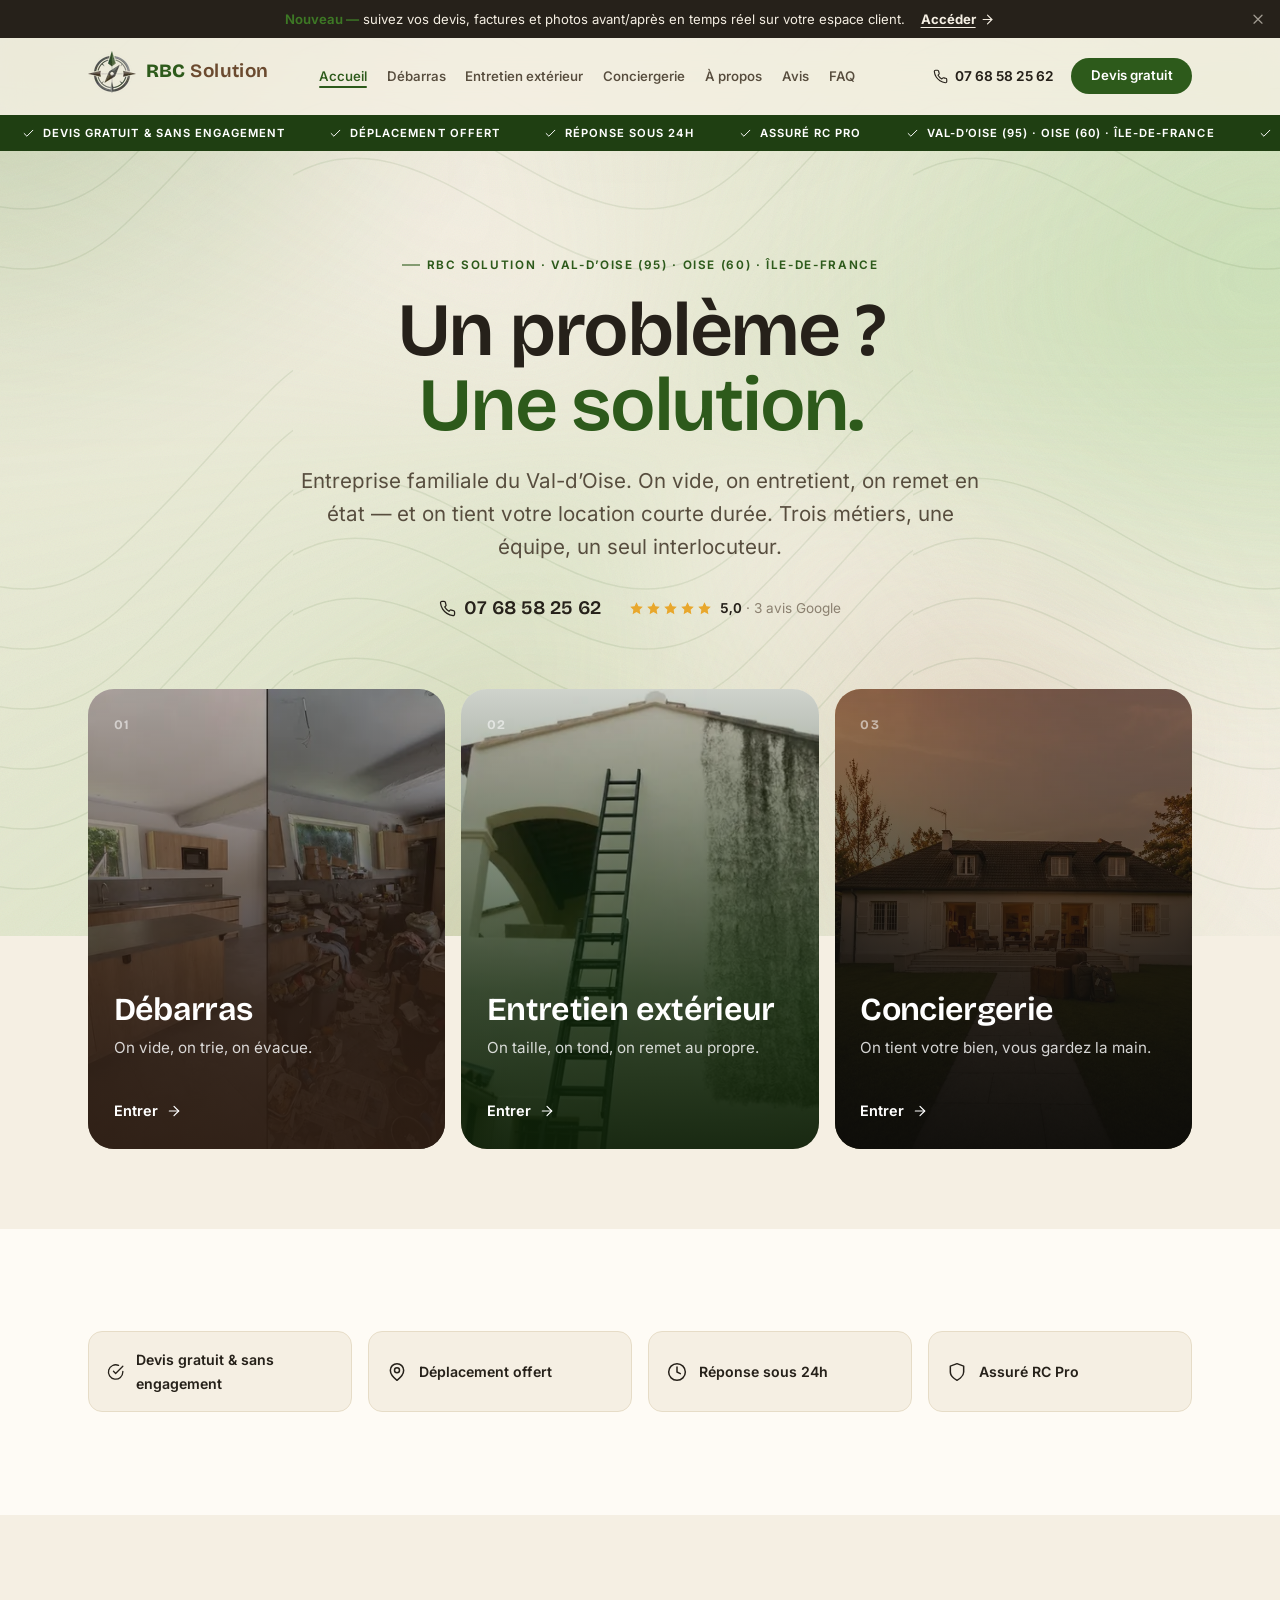
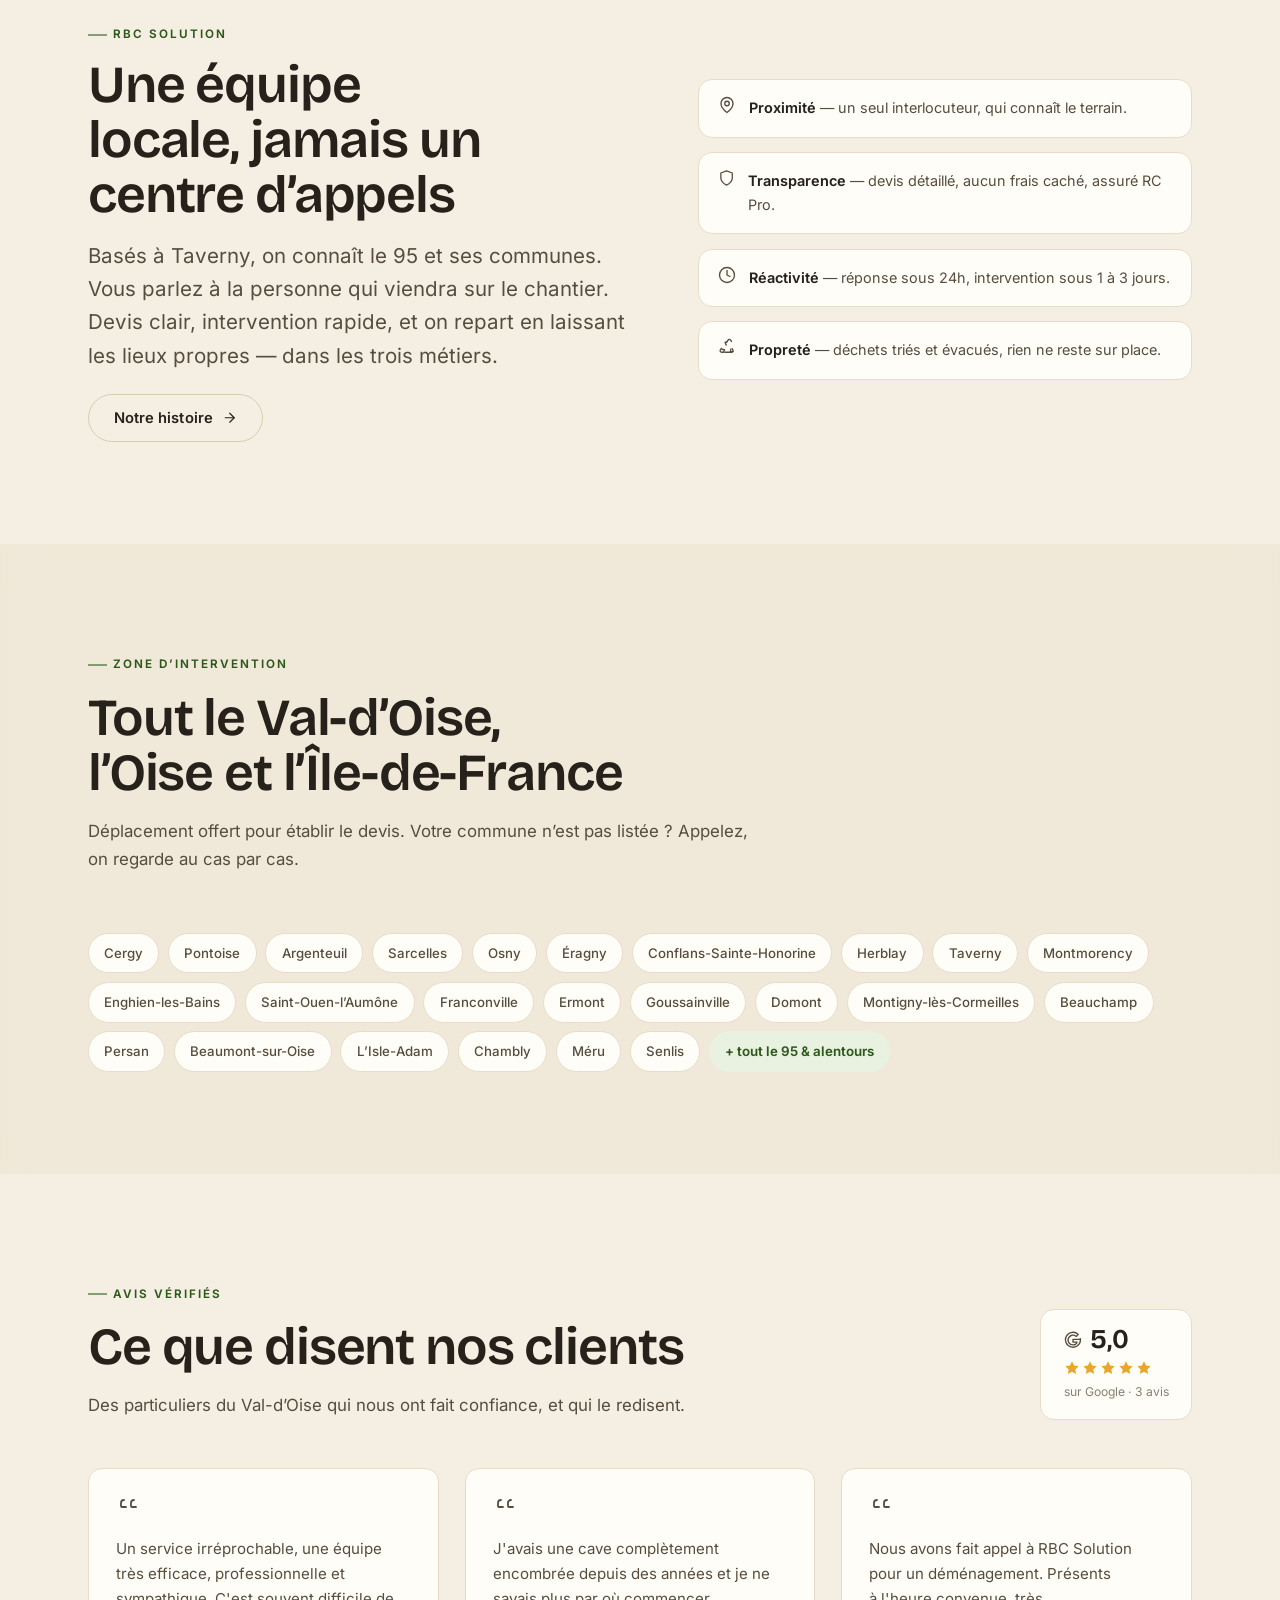
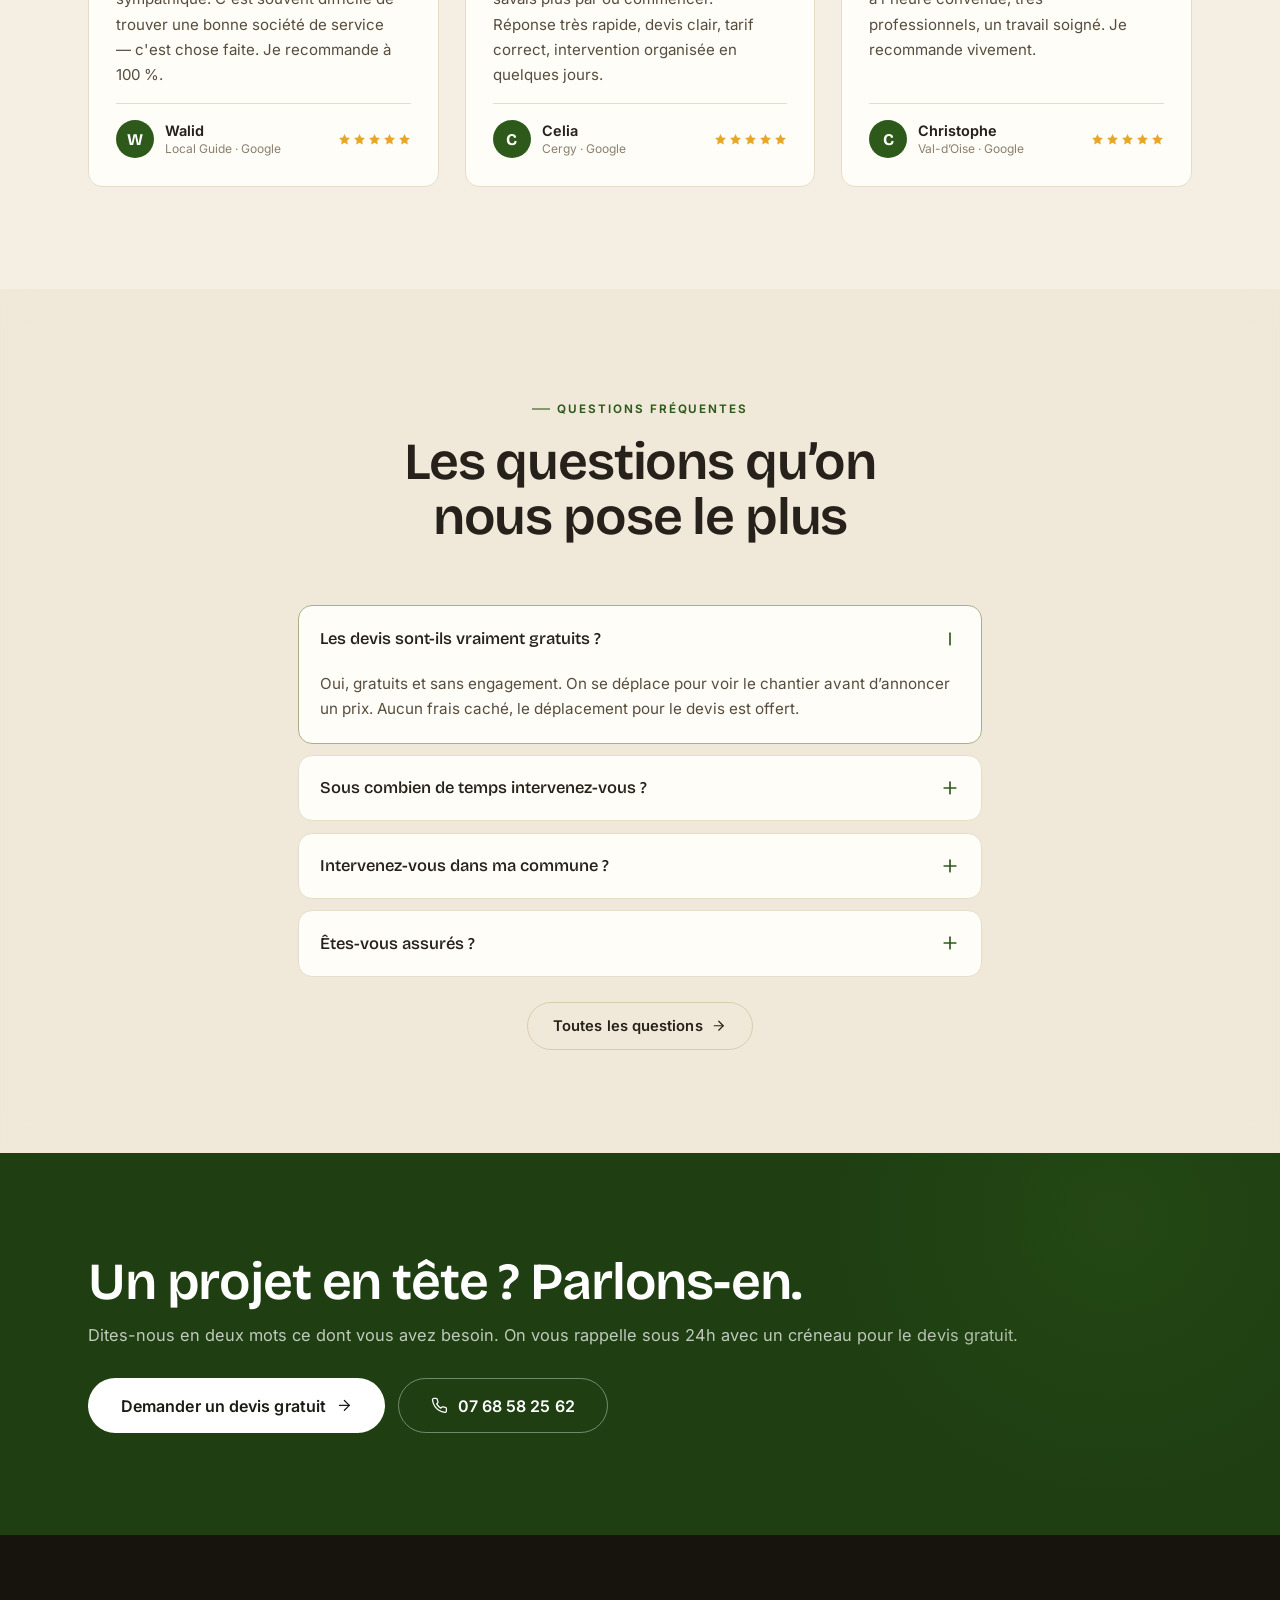
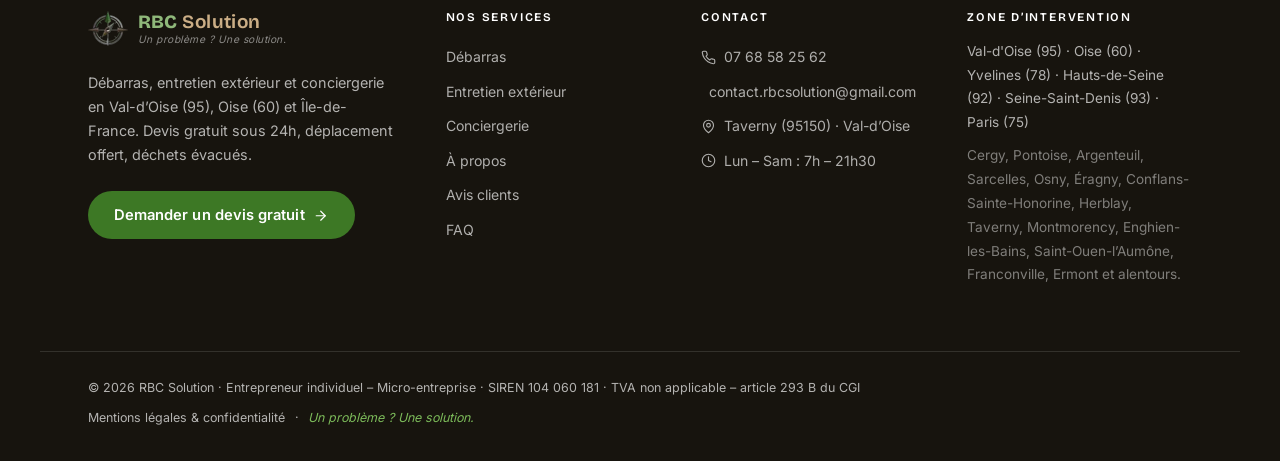
==== commit 8a44c286: "Deploy full optimised site (8 pages, 3 universes, self-hosted fonts, WebP images) - logo transparent" ====
--- a/index.html
+++ b/index.html
@@ -1,11 +1,12 @@
-<!DOCTYPE html><html lang="fr" data-world="default" data-astro-cid-5hce7sga> <head><meta charset="utf-8"><meta name="viewport" content="width=device-width, initial-scale=1"><title>RBC Solution &#x2014; D&#xe9;barras, entretien ext&#xe9;rieur &amp; conciergerie en Val-d&#x2019;Oise (95)</title><meta name="description" content="D&#xe9;barras, entretien ext&#xe9;rieur et conciergerie Airbnb en Val-d'Oise (95), Oise (60) et &#xce;le-de-France. Devis gratuit sous 24h, d&#xe9;placement offert."><link rel="canonical" href="https://rbcsolution.com/"><link rel="icon" href="data:image/svg+xml,%3Csvg xmlns='http://www.w3.org/2000/svg' viewBox='0 0 64 64'%3E%3Crect width='64' height='64' rx='15' fill='%232d5a1b'/%3E%3Cpath d='M18 33.5 28 43 47 21' fill='none' stroke='%23fdfaf4' stroke-width='7' stroke-linecap='round' stroke-linejoin='round'/%3E%3C/svg%3E"><meta name="theme-color" content="#2d5a1b"><link rel="preconnect" href="https://fonts.googleapis.com"><link rel="preconnect" href="https://fonts.gstatic.com" crossorigin><link href="https://fonts.googleapis.com/css2?family=Bricolage+Grotesque:opsz,wght@12..96,400..700&family=Inter:wght@400;500;600&display=swap" rel="stylesheet"><meta name="author" content="RBC Solution"><meta name="robots" content="index, follow"><meta name="format-detection" content="telephone=no"><meta name="google-site-verification" content="ur7AYS-QiY8A2CvDFZ0sOP2IbIYApoEfcBPgpoQVrJE"><meta property="og:type" content="website"><meta property="og:site_name" content="RBC Solution"><meta property="og:title" content="RBC Solution &#x2014; D&#xe9;barras, entretien ext&#xe9;rieur &#38; conciergerie en Val-d&#x2019;Oise (95)"><meta property="og:description" content="D&#xe9;barras, entretien ext&#xe9;rieur et conciergerie Airbnb en Val-d'Oise (95), Oise (60) et &#xce;le-de-France. Devis gratuit sous 24h, d&#xe9;placement offert."><meta property="og:url" content="https://rbcsolution.com/"><meta property="og:locale" content="fr_FR"><meta property="og:image" content="https://rbcsolution.com/og.jpg"><meta name="twitter:card" content="summary_large_image"><link rel="sitemap" href="/sitemap-index.xml"><script>
+<!DOCTYPE html><html lang="fr" data-world="default" data-astro-cid-5hce7sga> <head><meta charset="utf-8"><meta name="viewport" content="width=device-width, initial-scale=1"><title>RBC Solution — Débarras, entretien extérieur &amp; conciergerie en Val-d’Oise (95)</title><meta name="description" content="Débarras, entretien extérieur et conciergerie Airbnb en Val-d'Oise (95), Oise (60) et Île-de-France. Devis gratuit sous 24h, déplacement offert."><link rel="canonical" href="https://rbcsolution.com/"><link rel="icon" href="/favicon.svg" type="image/svg+xml"><meta name="theme-color" content="#2d5a1b"><meta name="author" content="RBC Solution"><meta name="robots" content="index, follow"><meta name="format-detection" content="telephone=no"><meta name="google-site-verification" content="ur7AYS-QiY8A2CvDFZ0sOP2IbIYApoEfcBPgpoQVrJE"><meta property="og:type" content="website"><meta property="og:site_name" content="RBC Solution"><meta property="og:title" content="RBC Solution — Débarras, entretien extérieur &#38; conciergerie en Val-d’Oise (95)"><meta property="og:description" content="Débarras, entretien extérieur et conciergerie Airbnb en Val-d'Oise (95), Oise (60) et Île-de-France. Devis gratuit sous 24h, déplacement offert."><meta property="og:url" content="https://rbcsolution.com/"><meta property="og:locale" content="fr_FR"><meta property="og:image" content="https://rbcsolution.com/og.jpg"><meta name="twitter:card" content="summary_large_image"><link rel="sitemap" href="/sitemap-index.xml"><script>
       document.documentElement.classList.add('js');
-    </script><script type="application/ld+json">{"@context":"https://schema.org","@type":"HomeAndConstructionBusiness","@id":"https://rbcsolution.com/#business","name":"RBC Solution","legalName":"Ruben Rebou\u00e7o","description":"D\u00e9barras, entretien ext\u00e9rieur et conciergerie Airbnb en Val-d'Oise (95), Oise (60) et \u00cele-de-France. Devis gratuit sous 24h, d\u00e9placement offert.","url":"https://rbcsolution.com","telephone":"+33768582562","email":"contact.rbcsolution@gmail.com","image":"https://rbcsolution.com/og.jpg","logo":"https://rbcsolution.com/favicon.svg","priceRange":"\u20ac\u20ac","slogan":"Un probl\u00e8me ? Une solution.","address":{"@type":"PostalAddress","streetAddress":"3 Rue des Fauvettes","postalCode":"95150","addressLocality":"Taverny","addressRegion":"Val-d'Oise","addressCountry":"FR"},"vatID":"TVA non applicable \u2013 article 293 B du CGI","identifier":[{"@type":"PropertyValue","name":"SIRET","value":"104 060 181 00013"},{"@type":"PropertyValue","name":"SIREN","value":"104 060 181"}],"openingHoursSpecification":{"@type":"OpeningHoursSpecification","dayOfWeek":["Monday","Tuesday","Wednesday","Thursday","Friday","Saturday"],"opens":"08:00","closes":"19:00"},"areaServed":[{"@type":"AdministrativeArea","name":"Val-d'Oise (95)"},{"@type":"AdministrativeArea","name":"Oise (60)"},{"@type":"AdministrativeArea","name":"Yvelines (78)"},{"@type":"AdministrativeArea","name":"Hauts-de-Seine (92)"},{"@type":"AdministrativeArea","name":"Seine-Saint-Denis (93)"},{"@type":"AdministrativeArea","name":"Paris (75)"},{"@type":"City","name":"Cergy"},{"@type":"City","name":"Pontoise"},{"@type":"City","name":"Argenteuil"},{"@type":"City","name":"Sarcelles"},{"@type":"City","name":"Osny"},{"@type":"City","name":"\u00c9ragny"},{"@type":"City","name":"Conflans-Sainte-Honorine"},{"@type":"City","name":"Herblay"},{"@type":"City","name":"Taverny"},{"@type":"City","name":"Montmorency"},{"@type":"City","name":"Enghien-les-Bains"},{"@type":"City","name":"Saint-Ouen-l\u2019Aum\u00f4ne"},{"@type":"City","name":"Franconville"},{"@type":"City","name":"Ermont"},{"@type":"City","name":"Goussainville"},{"@type":"City","name":"Domont"},{"@type":"City","name":"Montigny-l\u00e8s-Cormeilles"},{"@type":"City","name":"Beauchamp"},{"@type":"City","name":"Persan"},{"@type":"City","name":"Beaumont-sur-Oise"},{"@type":"City","name":"L\u2019Isle-Adam"},{"@type":"City","name":"Chambly"},{"@type":"City","name":"M\u00e9ru"},{"@type":"City","name":"Senlis"}],"aggregateRating":{"@type":"AggregateRating","ratingValue":"5.0","reviewCount":"3","bestRating":"5"},"review":[{"@type":"Review","reviewRating":{"@type":"Rating","ratingValue":"5","bestRating":"5"},"author":{"@type":"Person","name":"Walid"},"reviewBody":"Un service irr\u00e9prochable, une \u00e9quipe tr\u00e8s efficace, professionnelle et sympathique. C'est souvent difficile de trouver une bonne soci\u00e9t\u00e9 de service \u2014 c'est chose faite. Je recommande \u00e0 100 %."},{"@type":"Review","reviewRating":{"@type":"Rating","ratingValue":"5","bestRating":"5"},"author":{"@type":"Person","name":"Celia"},"reviewBody":"J'avais une cave compl\u00e8tement encombr\u00e9e depuis des ann\u00e9es et je ne savais plus par o\u00f9 commencer. R\u00e9ponse tr\u00e8s rapide, devis clair, tarif correct, intervention organis\u00e9e en quelques jours."},{"@type":"Review","reviewRating":{"@type":"Rating","ratingValue":"5","bestRating":"5"},"author":{"@type":"Person","name":"Christophe"},"reviewBody":"Nous avons fait appel \u00e0 RBC Solution pour un d\u00e9m\u00e9nagement. Pr\u00e9sents \u00e0 l'heure convenue, tr\u00e8s professionnels, un travail soign\u00e9. Je recommande vivement."}],"makesOffer":[{"@type":"Offer","itemOffered":{"@type":"Service","name":"D\u00e9barras de maison, appartement, cave et grenier"}},{"@type":"Offer","itemOffered":{"@type":"Service","name":"D\u00e9barras de succession et logements insalubres"}},{"@type":"Offer","itemOffered":{"@type":"Service","name":"Taille de haies et entretien des espaces verts"}},{"@type":"Offer","itemOffered":{"@type":"Service","name":"Tonte de pelouse et d\u00e9broussaillage"}},{"@type":"Offer","itemOffered":{"@type":"Service","name":"Nettoyage haute pression de terrasses et fa\u00e7ades"}},{"@type":"Offer","itemOffered":{"@type":"Service","name":"Conciergerie Airbnb et gestion locative courte dur\u00e9e"}}]}</script><script type="application/ld+json">{"@context":"https://schema.org","@type":"BreadcrumbList","itemListElement":[{"@type":"ListItem","position":1,"name":"Accueil","item":"https://rbcsolution.com/"}]}</script><script type="application/ld+json">{"@context":"https://schema.org","@type":"FAQPage","mainEntity":[{"@type":"Question","name":"Les devis sont-ils vraiment gratuits ?","acceptedAnswer":{"@type":"Answer","text":"Oui, gratuits et sans engagement. On se d\u00e9place pour voir le chantier avant d\u2019annoncer un prix. Aucun frais cach\u00e9, le d\u00e9placement pour le devis est offert."}},{"@type":"Question","name":"Sous combien de temps intervenez-vous ?","acceptedAnswer":{"@type":"Answer","text":"On r\u00e9pond sous 24h. Pour un devis pr\u00e9cis, on passe sous 48 \u00e0 72h, puis l\u2019intervention se fait sous 1 \u00e0 3 jours selon le volume et les disponibilit\u00e9s."}},{"@type":"Question","name":"Intervenez-vous dans ma commune ?","acceptedAnswer":{"@type":"Answer","text":"On couvre tout le Val-d'Oise (95), l'Oise (60) et les d\u00e9partements limitrophes (75, 78, 92, 93). Votre ville n\u2019est pas list\u00e9e ? Appelez-nous, on regarde au cas par cas."}},{"@type":"Question","name":"\u00cates-vous assur\u00e9s ?","acceptedAnswer":{"@type":"Answer","text":"Oui. RBC Solution est couvert par une assurance responsabilit\u00e9 civile professionnelle pour toutes ses interventions."}}]}</script><style>:root{--green: #2d5a1b;--green-mid: #3d7825;--green-deep: #1f3f12;--green-bright: #7cbb5a;--font-display: "Bricolage Grotesque Variable", "Bricolage Grotesque", "Trebuchet MS", sans-serif;--font-body: "Inter Variable", "Inter", system-ui, -apple-system, "Segoe UI", sans-serif;--r-xs: 8px;--r: 14px;--r-lg: 26px;--r-pill: 999px;--ease: cubic-bezier(.22, 1, .36, 1);--ease-out: cubic-bezier(.16, 1, .3, 1);--t: .34s var(--ease);--container: 1200px;--gutter: clamp(1.15rem, 5vw, 3rem);--section-y: clamp(3.75rem, 8vw, 7rem);--z-aura: 0;--z-body: 1;--z-actionbar: 80;--z-header: 100;--z-panel: 120;--z-skip: 200;--bg: #f5efe3;--bg-2: #efe6d5;--surface: #fffdf8;--surface-2: #f8f2e6;--ink: #26211a;--ink-soft: #574d3e;--ink-mute: #8b8070;--line: #e6dcc7;--line-strong: #d8cbb0;--accent: var(--green);--accent-2: var(--green-mid);--accent-deep: var(--green-deep);--accent-soft: #e9f1e0;--accent-ink: #ffffff;--brand-thread: var(--green);--shadow-sm: 0 2px 10px -4px rgba(38, 30, 18, .16);--shadow: 0 18px 44px -20px rgba(38, 30, 18, .26);--shadow-lg: 0 46px 90px -34px rgba(38, 30, 18, .4);--shadow-color: 38, 30, 18;--aura-1: rgba(61, 120, 37, .34);--aura-2: rgba(206, 228, 190, .62);--aura-3: rgba(176, 146, 111, .3);--aura-blur: 64px;--grain-opacity: .055;--grain-blend: multiply;color-scheme:light}[data-world=debarras]{--bg: #efe8de;--bg-2: #e5daca;--surface: #fbf6ee;--surface-2: #f2ebdf;--ink: #2a201a;--ink-soft: #5a483a;--ink-mute: #8a7768;--line: #ddccb7;--line-strong: #cdb99e;--accent: #8a5636;--accent-2: #a56a41;--accent-deep: #5c3823;--accent-soft: #efe2d3;--accent-ink: #ffffff;--brand-thread: var(--green-mid);--shadow-color: 46, 30, 18;--aura-1: rgba(138, 86, 54, .34);--aura-2: rgba(122, 116, 104, .3);--aura-3: rgba(76, 110, 52, .2);--grain-opacity: .07}[data-world=exterieur]{--bg: #eef4e4;--bg-2: #e0edcf;--surface: #fafdf4;--surface-2: #edf4e1;--ink: #1b2a15;--ink-soft: #3d5133;--ink-mute: #6c7d60;--line: #d3e2be;--line-strong: #bcd3a1;--accent: #2d5a1b;--accent-2: #4c8a2e;--accent-deep: #14330b;--accent-soft: #e3f0d3;--accent-ink: #ffffff;--brand-thread: var(--green);--shadow-color: 22, 40, 14;--aura-1: rgba(76, 138, 46, .4);--aura-2: rgba(150, 198, 96, .36);--aura-3: rgba(198, 224, 156, .5);--grain-opacity: .05}[data-world=conciergerie]{--bg: #201f1c;--bg-2: #1a1917;--surface: #2a2823;--surface-2: #24221d;--ink: #f4f0e6;--ink-soft: #c6bfae;--ink-mute: #948b78;--line: #3b3830;--line-strong: #4c473c;--accent: #c8a97e;--accent-2: #dcc199;--accent-deep: #a5875b;--accent-soft: #33302a;--accent-ink: #201f1c;--brand-thread: #7fa267;--shadow-color: 0, 0, 0;--shadow-sm: 0 2px 12px -4px rgba(0, 0, 0, .5);--shadow: 0 24px 54px -22px rgba(0, 0, 0, .62);--shadow-lg: 0 52px 100px -34px rgba(0, 0, 0, .72);--aura-1: rgba(200, 169, 126, .22);--aura-2: rgba(126, 122, 112, .24);--aura-3: rgba(60, 82, 48, .3);--aura-blur: 80px;--grain-opacity: .09;--grain-blend: overlay;color-scheme:dark}*,*:before,*:after{box-sizing:border-box;margin:0;padding:0}html{-webkit-text-size-adjust:100%;scroll-behavior:smooth;background:var(--bg);transition:background .5s var(--ease)}body{position:relative;z-index:var(--z-body);font-family:var(--font-body);font-size:1.02rem;line-height:1.68;color:var(--ink-soft);background:transparent;-webkit-font-smoothing:antialiased;text-rendering:optimizeLegibility;overflow-x:hidden;transition:color .5s var(--ease)}img,picture,svg,video{display:block;max-width:100%}a{color:inherit;text-decoration:none}button,input,textarea,select{font:inherit;color:inherit}:focus-visible{outline:3px solid var(--accent-2);outline-offset:3px;border-radius:3px}::selection{background:var(--accent);color:var(--accent-ink)}@media(max-width:999px){body{padding-bottom:62px}}h1,h2,h3,h4{font-family:var(--font-display);color:var(--ink);font-weight:620;line-height:1.06;letter-spacing:-.022em;text-wrap:balance}h1{font-size:clamp(2.55rem,1.4rem + 4.6vw,4.7rem);letter-spacing:-.03em}h2{font-size:clamp(2rem,1.35rem + 2.4vw,3.25rem)}h3{font-size:clamp(1.2rem,1.06rem + .6vw,1.5rem);letter-spacing:-.014em}p{text-wrap:pretty}strong,b{color:var(--ink);font-weight:640}.eyebrow{display:inline-flex;align-items:center;gap:.55em;font-family:var(--font-body);font-size:.73rem;font-weight:650;letter-spacing:.17em;text-transform:uppercase;color:var(--accent)}.eyebrow:before{content:"";width:1.6em;height:2px;background:currentColor;opacity:.55}.eyebrow--plain:before{display:none}.lead{font-size:clamp(1.08rem,1rem + .5vw,1.28rem);line-height:1.62;color:var(--ink-soft)}.container{width:100%;max-width:var(--container);margin-inline:auto;padding-inline:var(--gutter)}.container-narrow{max-width:780px}.section{position:relative;padding-block:var(--section-y)}.section--alt{background:var(--bg-2)}.section--surface{background:var(--surface)}.section--accent,.section--ink{position:relative;overflow:hidden;isolation:isolate}.section--accent{background:var(--accent-deep);--ink: #fff;--ink-soft: rgba(255, 255, 255, .82);--ink-mute: rgba(255, 255, 255, .6);--line: rgba(255, 255, 255, .16);color:#ffffffd1}.section--ink{background:#211c15;--ink: #fff;--ink-soft: rgba(255, 255, 255, .8);--ink-mute: rgba(255, 255, 255, .55);--line: rgba(255, 255, 255, .14);color:#fffc}.section--accent:before,.section--ink:before{content:"";position:absolute;z-index:-1;width:70vw;height:70vw;border-radius:50%;top:-34vw;right:-22vw;background:radial-gradient(circle,color-mix(in srgb,var(--accent) 26%,transparent),transparent 66%);filter:blur(50px);animation:aura-3 34s var(--ease) infinite alternate}.section--accent:after,.section--ink:after{content:"";position:absolute;z-index:-1;inset:-20%;opacity:.06;background-color:currentColor;-webkit-mask-image:var(--contour-svg, none);mask-image:var(--contour-svg, none);-webkit-mask-size:620px 620px;mask-size:620px 620px;-webkit-mask-repeat:repeat;mask-repeat:repeat;animation:aura-pan 80s linear infinite}:root{--contour-svg: url("data:image/svg+xml,%3Csvg xmlns='http://www.w3.org/2000/svg' width='620' height='620' viewBox='0 0 620 620'%3E%3Cg fill='none' stroke='%23000' stroke-width='1.5'%3E%3Cpath d='M-40 300C130 130 280 480 450 320s190-280 340-130'/%3E%3Cpath d='M-40 360C130 190 280 540 450 380s190-280 340-130'/%3E%3Cpath d='M-40 240C130 70 280 420 450 260s190-280 340-130'/%3E%3Cpath d='M-40 420C130 250 280 600 450 440s190-280 340-130'/%3E%3Cpath d='M-40 180C130 10 280 360 450 200s190-280 340-130'/%3E%3Cpath d='M-40 480C130 310 280 660 450 500s190-280 340-130'/%3E%3C/g%3E%3C/svg%3E")}@media(prefers-reduced-motion:reduce){.section--accent:before,.section--accent:after,.section--ink:before,.section--ink:after{animation:none}}.section-head{max-width:660px;margin-bottom:clamp(2.25rem,5vw,3.75rem)}.section-head .eyebrow{margin-bottom:1rem}.section-head h2+p,.section-head p{margin-top:1rem;color:var(--ink-soft);font-size:1.05rem}.section-head--center{margin-inline:auto;text-align:center}.section-head--center .eyebrow{justify-content:center}.stack>*+*{margin-top:1rem}.grid{display:grid;gap:clamp(1rem,2.4vw,1.6rem)}.grid-2{grid-template-columns:repeat(auto-fit,minmax(min(100%,300px),1fr))}.grid-3{grid-template-columns:repeat(3,1fr)}@media(max-width:860px){.grid-3{grid-template-columns:repeat(2,1fr)}}@media(max-width:540px){.grid-3{grid-template-columns:1fr}}.btn{--btn-bg: var(--accent);--btn-fg: var(--accent-ink);--btn-bd: transparent;display:inline-flex;align-items:center;justify-content:center;gap:.6em;padding:.95rem 1.55rem;border:1.5px solid var(--btn-bd);border-radius:var(--r-pill);background:var(--btn-bg);color:var(--btn-fg);font-weight:600;font-size:.92rem;letter-spacing:.005em;line-height:1;cursor:pointer;position:relative;isolation:isolate;overflow:hidden;transition:transform var(--t),box-shadow var(--t),border-color var(--t),color var(--t),background var(--t)}.btn svg{width:1.05em;height:1.05em;transition:transform var(--t)}.btn:before{content:"";position:absolute;inset:0;z-index:-1;background:var(--accent-2);transform:translateY(101%);transition:transform .4s var(--ease-out)}.btn:hover{transform:translateY(-2px);box-shadow:0 16px 34px -14px rgba(var(--shadow-color),.55)}.btn:hover:before{transform:translateY(0)}.btn:hover svg:last-child{transform:translate(3px)}.btn:active{transform:translateY(0)}.btn--ghost{--btn-bg: transparent;--btn-fg: var(--ink);--btn-bd: var(--line-strong)}.btn--ghost:before{background:var(--accent)}.btn--ghost:hover{--btn-fg: var(--accent-ink);border-color:var(--accent)}.btn--light{--btn-bg: var(--surface);--btn-fg: var(--accent-deep)}.btn--light:before{background:var(--bg)}.btn--on-dark{--btn-bg: #fff;--btn-fg: #1c1a15}.btn--on-dark:before{background:var(--accent-soft)}.btn--outline-light{--btn-bg: transparent;--btn-fg: #fff;--btn-bd: rgba(255, 255, 255, .38)}.btn--outline-light:before{background:#ffffff24}.btn--lg{padding:1.12rem 2rem;font-size:1rem}.btn--block{width:100%}.btn-row{display:flex;flex-wrap:wrap;gap:.8rem}.chip{display:inline-flex;align-items:center;gap:.45em;padding:.42rem .9rem;border-radius:var(--r-pill);background:var(--accent-soft);color:var(--accent);font-size:.78rem;font-weight:620;border:1px solid color-mix(in srgb,var(--accent) 16%,transparent)}.chip svg{width:.95em;height:.95em}.chip-row{display:flex;flex-wrap:wrap;gap:.55rem}.card{background:var(--surface);border:1px solid var(--line);border-radius:var(--r);padding:clamp(1.4rem,3vw,2rem);transition:transform var(--t),box-shadow var(--t),border-color var(--t)}.card--hover:hover{transform:translateY(-6px);box-shadow:var(--shadow);border-color:color-mix(in srgb,var(--accent) 40%,var(--line))}.svc-card{background:var(--surface);border:1px solid var(--line);border-radius:var(--r);padding:clamp(1.4rem,3vw,1.9rem);transition:transform var(--t),box-shadow var(--t),border-color var(--t)}.svc-card:hover{transform:translateY(-6px);box-shadow:var(--shadow);border-color:color-mix(in srgb,var(--accent) 40%,var(--line))}.svc-card__ico{display:grid;place-items:center;width:46px;height:46px;border-radius:13px;background:var(--accent-soft);color:var(--accent);margin-bottom:1rem}.svc-card h3{margin-bottom:.4rem}.svc-card p{font-size:.9rem}.proof-list{list-style:none;display:grid;gap:.9rem}.proof-list li{display:flex;flex-direction:column;gap:.2rem;padding:1.2rem 1.4rem;border:1px solid var(--line);border-left:3px solid var(--accent);border-radius:var(--r);background:var(--surface)}.proof-list strong{font-family:var(--font-display);font-size:1.7rem;color:var(--ink);line-height:1}.proof-list span{font-size:.88rem;color:var(--ink-soft)}.timeline{list-style:none;display:grid;max-width:720px}.timeline__step{position:relative;display:grid;grid-template-columns:44px 1fr;gap:1.2rem;padding-bottom:2rem}.timeline__step:before{content:"";position:absolute;left:21px;top:46px;bottom:0;width:2px;background:linear-gradient(var(--accent),color-mix(in srgb,var(--accent) 15%,transparent))}.timeline__step:last-child{padding-bottom:0}.timeline__step:last-child:before{display:none}.timeline__dot{width:44px;height:44px;border-radius:50%;display:grid;place-items:center;background:var(--accent);color:var(--accent-ink);font-family:var(--font-display);font-weight:700;font-size:1.1rem}.timeline__content{padding-top:.4rem}.timeline__content h3{margin-bottom:.3rem}.timeline__content p{font-size:.94rem}.zone-cloud{display:flex;flex-wrap:wrap;gap:.55rem}.zone-pill{padding:.5rem .95rem;border-radius:var(--r-pill);background:var(--surface);border:1px solid var(--line);font-size:.83rem;color:var(--ink-soft);transition:border-color var(--t),color var(--t)}.zone-pill:hover{border-color:var(--accent);color:var(--accent)}.zone-pill--more{background:var(--accent-soft);color:var(--accent);border-color:transparent;font-weight:640}[data-world=conciergerie] .zone-pill--more{color:var(--accent-2)}.split-grid{display:grid;grid-template-columns:1.1fr .9fr;gap:clamp(2rem,5vw,4rem);align-items:center}@media(max-width:900px){.split-grid{grid-template-columns:1fr}}.js .reveal{opacity:0;transform:translateY(26px);transition:opacity .75s var(--ease-out),transform .75s var(--ease-out);transition-delay:var(--reveal-delay, 0ms)}.js .reveal.in{opacity:1;transform:none}.js .reveal-fade{opacity:0;transition:opacity .9s var(--ease);transition-delay:var(--reveal-delay, 0ms)}.js .reveal-fade.in{opacity:1}.aura{position:fixed;inset:-8% -4% -4%;z-index:var(--z-aura);pointer-events:none;overflow:hidden;contain:strict;transform:translate3d(0,var(--aura-shift, 0px),0)}.aura__field{position:absolute;border-radius:50%;filter:blur(var(--aura-blur));will-change:transform}.aura__field--1{width:66vw;height:66vw;left:-20vw;top:-24vw;background:radial-gradient(circle at 32% 32%,var(--aura-1),transparent 68%);animation:aura-1 20s var(--ease) infinite alternate}.aura__field--2{width:58vw;height:58vw;right:-18vw;top:4vh;background:radial-gradient(circle at 60% 42%,var(--aura-2),transparent 70%);animation:aura-2 25s var(--ease) infinite alternate}.aura__field--3{width:52vw;height:52vw;left:20vw;bottom:-28vw;background:radial-gradient(circle at 48% 50%,var(--aura-3),transparent 72%);animation:aura-3 30s var(--ease) infinite alternate}.aura__field--4{width:40vw;height:40vw;right:8vw;bottom:-6vw;background:radial-gradient(circle at 50% 50%,var(--aura-4, transparent),transparent 72%);animation:aura-4 23s var(--ease) infinite alternate}.aura__sheen{position:absolute;inset:-30%;background:conic-gradient(from 120deg at 50% 50%,transparent 0deg,var(--aura-sheen, transparent) 90deg,transparent 200deg,var(--aura-sheen, transparent) 320deg,transparent 360deg);filter:blur(70px);opacity:var(--aura-sheen-opacity, 0);animation:aura-spin 60s linear infinite}.aura__contours{position:absolute;inset:-20%;opacity:var(--aura-contours-opacity, 0);background-color:var(--aura-contour-color, var(--accent));-webkit-mask-image:var(--contour-svg);mask-image:var(--contour-svg);-webkit-mask-size:620px 620px;mask-size:620px 620px;-webkit-mask-repeat:repeat;mask-repeat:repeat;animation:aura-pan 80s linear infinite}.aura__glow{position:absolute;inset:0;background:radial-gradient(58vw 60vh at 50% -6%,color-mix(in srgb,var(--accent) 10%,transparent),transparent 66%);opacity:var(--aura-glow-opacity, 0);transition:opacity .6s var(--ease)}.aura__grain{position:absolute;inset:-50%;width:200%;height:200%;opacity:var(--grain-opacity);mix-blend-mode:var(--grain-blend);background-image:url("data:image/svg+xml,%3Csvg xmlns='http://www.w3.org/2000/svg' width='140' height='140'%3E%3Cfilter id='n'%3E%3CfeTurbulence type='fractalNoise' baseFrequency='0.85' numOctaves='2' stitchTiles='stitch'/%3E%3C/filter%3E%3Crect width='100%25' height='100%25' filter='url(%23n)'/%3E%3C/svg%3E");animation:grain 8s steps(6) infinite}:root{--aura-4: rgba(176, 146, 111, .26);--aura-sheen: rgba(124, 187, 90, .2);--aura-sheen-opacity: 1;--aura-contours-opacity: .09;--aura-glow-opacity: .55}[data-world=debarras]{--aura-4: rgba(122, 116, 104, .22);--aura-sheen: rgba(165, 106, 65, .14);--aura-sheen-opacity: .7;--aura-contours-opacity: .07;--aura-glow-opacity: .5}[data-world=exterieur]{--aura-4: rgba(150, 198, 96, .26);--aura-sheen: rgba(124, 187, 90, .2);--aura-sheen-opacity: 1;--aura-contours-opacity: .08;--aura-glow-opacity: .55}[data-world=conciergerie]{--aura-4: rgba(126, 122, 112, .18);--aura-sheen: rgba(200, 169, 126, .16);--aura-sheen-opacity: .9;--aura-contours-opacity: .1;--aura-glow-opacity: 1}@keyframes aura-1{to{transform:translate3d(9vw,7vh,0) scale(1.16)}}@keyframes aura-2{to{transform:translate3d(-8vw,5vh,0) scale(1.12) rotate(16deg)}}@keyframes aura-3{to{transform:translate3d(6vw,-8vh,0) scale(1.18)}}@keyframes aura-4{to{transform:translate3d(-6vw,-5vh,0) scale(1.22)}}@keyframes aura-spin{to{transform:rotate(360deg)}}@keyframes aura-pan{0%{-webkit-mask-position:0 0;mask-position:0 0}to{-webkit-mask-position:620px 310px;mask-position:620px 310px}}@keyframes grain{0%,to{transform:translate(0)}10%{transform:translate(-4%,-6%)}30%{transform:translate(4%,3%)}50%{transform:translate(-3%,5%)}70%{transform:translate(5%,-3%)}90%{transform:translate(-5%,2%)}}.section--alt{background:color-mix(in srgb,var(--bg-2) 80%,transparent);backdrop-filter:blur(16px);-webkit-backdrop-filter:blur(16px)}.section--surface{background:color-mix(in srgb,var(--surface) 84%,transparent);backdrop-filter:blur(16px);-webkit-backdrop-filter:blur(16px)}[data-world=conciergerie] .section--alt{background:color-mix(in srgb,var(--bg-2) 74%,transparent)}[data-world=conciergerie] .section--surface{background:color-mix(in srgb,var(--surface) 80%,transparent)}@media(max-width:760px){.aura__sheen{display:none}.aura__contours{opacity:calc(var(--aura-contours-opacity, 0) * .7)}.aura__field{filter:blur(46px)}}.divider{position:relative;height:clamp(48px,7vw,96px);line-height:0;color:var(--divider-to, var(--bg-2))}.divider svg{position:absolute;inset:0;width:100%;height:100%}.divider--flip svg{transform:scaleY(-1)}.text-center{text-align:center}.mx-auto{margin-inline:auto}.sr-only{position:absolute;width:1px;height:1px;padding:0;overflow:hidden;clip:rect(0 0 0 0);white-space:nowrap;border:0}.tabnum{font-variant-numeric:tabular-nums}@view-transition{navigation:auto}::view-transition-old(root),::view-transition-new(root){animation-duration:.45s;animation-timing-function:var(--ease)}::view-transition-old(root){animation-name:vt-out}::view-transition-new(root){animation-name:vt-in}@keyframes vt-out{to{opacity:0;transform:translateY(-8px)}}@keyframes vt-in{0%{opacity:0;transform:translateY(12px)}}@media(prefers-reduced-motion:reduce){html{scroll-behavior:auto}*,*:before,*:after{animation-duration:.001ms!important;animation-iteration-count:1!important;transition-duration:.001ms!important}.js .reveal,.js .reveal-fade{opacity:1;transform:none}.aura__field,.aura__sheen,.aura__contours,.aura__grain{animation:none}.aura{transform:none}@view-transition{navigation:none}}.logo[data-astro-cid-tvrurpns]{display:inline-flex;align-items:center;gap:.6rem}.logo__mark[data-astro-cid-tvrurpns]{flex-shrink:0;height:auto;object-fit:contain;transition:transform .5s var(--ease)}.logo[data-astro-cid-tvrurpns]:hover .logo__mark[data-astro-cid-tvrurpns]{transform:rotate(-18deg)}.logo__wm[data-astro-cid-tvrurpns]{display:flex;flex-direction:column;line-height:1.1}.logo__name[data-astro-cid-tvrurpns]{font-family:var(--font-display);font-size:1.18rem;font-weight:700;letter-spacing:.01em;display:inline-flex;align-items:baseline;gap:.28em}.logo__rbc[data-astro-cid-tvrurpns]{color:var(--logo-rbc, #2d5a1b);font-weight:800}.logo__sol[data-astro-cid-tvrurpns]{color:var(--logo-sol, #6b4a2f);font-weight:650;letter-spacing:.02em}.logo__tag[data-astro-cid-tvrurpns]{font-size:.64rem;letter-spacing:.05em;color:var(--ink-mute);font-style:italic;margin-top:.1rem}[data-world=conciergerie] .logo__rbc[data-astro-cid-tvrurpns]{color:#8fb87a}[data-world=conciergerie] .logo__sol[data-astro-cid-tvrurpns]{color:#c8a97e}@media(prefers-reduced-motion:reduce){.logo[data-astro-cid-tvrurpns]:hover .logo__mark[data-astro-cid-tvrurpns]{transform:none}}.hdr[data-astro-cid-3ef6ksr2]{position:sticky;top:0;z-index:var(--z-header);background:color-mix(in srgb,var(--bg) 82%,transparent);backdrop-filter:blur(14px) saturate(1.3);-webkit-backdrop-filter:blur(14px) saturate(1.3);border-bottom:1px solid transparent;transition:border-color .3s,background .3s,box-shadow .3s}.hdr[data-astro-cid-3ef6ksr2].is-scrolled{border-bottom-color:var(--line);box-shadow:0 10px 34px -24px rgba(var(--shadow-color),.7)}.hdr__bar[data-astro-cid-3ef6ksr2]{display:flex;align-items:center;gap:1.25rem;height:76px}.hdr__brand[data-astro-cid-3ef6ksr2]{flex-shrink:0}@media(max-width:1320px){.hdr__brand[data-astro-cid-3ef6ksr2] .logo__tag{display:none}}.hdr__nav[data-astro-cid-3ef6ksr2]{display:none;align-items:center;gap:0;margin-inline:auto}.hdr__link[data-astro-cid-3ef6ksr2]{position:relative;padding:.5rem .62rem;font-size:.83rem;font-weight:550;color:var(--ink-soft);white-space:nowrap;border-radius:8px;transition:color var(--t)}.hdr__link[data-astro-cid-3ef6ksr2] span[data-astro-cid-3ef6ksr2]{position:relative}.hdr__link[data-astro-cid-3ef6ksr2] span[data-astro-cid-3ef6ksr2]:after{content:"";position:absolute;left:0;right:100%;bottom:-4px;height:2px;border-radius:2px;background:var(--accent);transition:right .3s var(--ease)}.hdr__link[data-astro-cid-3ef6ksr2]:hover{color:var(--ink)}.hdr__link[data-astro-cid-3ef6ksr2]:hover span[data-astro-cid-3ef6ksr2]:after,.hdr__link[data-astro-cid-3ef6ksr2].active span[data-astro-cid-3ef6ksr2]:after{right:0}.hdr__link[data-astro-cid-3ef6ksr2].active{color:var(--accent)}.hdr__actions[data-astro-cid-3ef6ksr2]{display:flex;align-items:center;gap:.6rem;margin-left:auto}.hdr__tel[data-astro-cid-3ef6ksr2]{display:none;align-items:center;gap:.4rem;font-size:.85rem;font-weight:640;color:var(--ink);white-space:nowrap;padding:.5rem}.hdr__tel[data-astro-cid-3ef6ksr2]:hover{color:var(--accent)}.hdr__tel[data-astro-cid-3ef6ksr2] svg[data-astro-cid-3ef6ksr2]{color:var(--accent)}.hdr__devis[data-astro-cid-3ef6ksr2]{display:none;padding:.66rem 1.15rem;font-size:.83rem}.hdr__burger[data-astro-cid-3ef6ksr2]{display:inline-flex;flex-direction:column;justify-content:center;gap:5px;width:44px;height:44px;padding:0 11px;border:1px solid var(--line-strong);border-radius:12px;background:var(--surface);cursor:pointer}.hdr__burger[data-astro-cid-3ef6ksr2] span[data-astro-cid-3ef6ksr2]{height:2px;width:100%;background:var(--ink);border-radius:2px;transition:transform .3s var(--ease),opacity .2s}.hdr[data-astro-cid-3ef6ksr2].menu-open .hdr__burger[data-astro-cid-3ef6ksr2] span[data-astro-cid-3ef6ksr2]:nth-child(1){transform:translateY(7px) rotate(45deg)}.hdr[data-astro-cid-3ef6ksr2].menu-open .hdr__burger[data-astro-cid-3ef6ksr2] span[data-astro-cid-3ef6ksr2]:nth-child(2){opacity:0}.hdr[data-astro-cid-3ef6ksr2].menu-open .hdr__burger[data-astro-cid-3ef6ksr2] span[data-astro-cid-3ef6ksr2]:nth-child(3){transform:translateY(-7px) rotate(-45deg)}.hdr__panel[data-astro-cid-3ef6ksr2]{border-top:1px solid var(--line);background:var(--bg);padding:.75rem var(--gutter) 1.5rem;max-height:calc(100dvh - 76px);overflow-y:auto}.hdr__panel[data-astro-cid-3ef6ksr2] nav[data-astro-cid-3ef6ksr2]{display:flex;flex-direction:column}.hdr__mlink[data-astro-cid-3ef6ksr2]{display:flex;align-items:center;justify-content:space-between;padding:1rem .3rem;font-family:var(--font-display);font-size:1.12rem;font-weight:500;color:var(--ink);border-bottom:1px solid var(--line)}.hdr__mlink[data-astro-cid-3ef6ksr2] svg[data-astro-cid-3ef6ksr2]{color:var(--ink-mute)}.hdr__mlink[data-astro-cid-3ef6ksr2].active{color:var(--accent)}.hdr__mlink[data-astro-cid-3ef6ksr2].active svg[data-astro-cid-3ef6ksr2]{color:var(--accent)}.hdr__mcta[data-astro-cid-3ef6ksr2]{display:grid;grid-template-columns:1fr 1fr;gap:.7rem;margin-top:1.25rem}@media(min-width:600px){.hdr__devis[data-astro-cid-3ef6ksr2]{display:inline-flex}}@media(min-width:1180px){.hdr__tel[data-astro-cid-3ef6ksr2]{display:inline-flex}}@media(min-width:1080px){.hdr__nav[data-astro-cid-3ef6ksr2]{display:flex}.hdr__burger[data-astro-cid-3ef6ksr2],.hdr__panel[data-astro-cid-3ef6ksr2]{display:none}}.ft[data-astro-cid-sz7xmlte]{position:relative;z-index:1;background:#17140e;color:#ffffffad;padding-top:clamp(3rem,6vw,4.75rem);padding-bottom:2rem}[data-astro-cid-sz7xmlte][data-world=conciergerie] .ft[data-astro-cid-sz7xmlte]{background:#131210}.ft__grid[data-astro-cid-sz7xmlte]{display:grid;grid-template-columns:1.5fr 1fr 1fr 1.1fr;gap:clamp(2rem,4vw,3.5rem)}.ft__brand[data-astro-cid-sz7xmlte] .ft__logo{--ink: #fff;--ink-mute: rgba(255, 255, 255, .5);--brand-thread: var(--green-bright);--logo-rbc: #8fb87a;--logo-sol: #cbae86}.ft__desc[data-astro-cid-sz7xmlte]{font-size:.9rem;margin:1rem 0 1.5rem;max-width:38ch}.ft__brand[data-astro-cid-sz7xmlte] .btn[data-astro-cid-sz7xmlte]{--accent: var(--green-mid);--accent-2: var(--green);--accent-ink: #fff}.ft__col[data-astro-cid-sz7xmlte] h3[data-astro-cid-sz7xmlte]{color:#fff;font-size:.74rem;letter-spacing:.15em;text-transform:uppercase;margin-bottom:1rem}.ft__col[data-astro-cid-sz7xmlte] a[data-astro-cid-sz7xmlte],.ft__col[data-astro-cid-sz7xmlte] span[data-astro-cid-sz7xmlte]{display:flex;align-items:center;gap:.5rem;padding:.34rem 0;font-size:.88rem;color:#ffffffa8}.ft__col[data-astro-cid-sz7xmlte] a[data-astro-cid-sz7xmlte]:hover{color:#fff}.ft__col[data-astro-cid-sz7xmlte] svg[data-astro-cid-sz7xmlte]{color:var(--green-bright);flex-shrink:0}.ft__zones[data-astro-cid-sz7xmlte]{font-size:.85rem;line-height:1.75}.ft__zones--dim[data-astro-cid-sz7xmlte]{margin-top:.6rem;color:#ffffff73}.ft__bottom[data-astro-cid-sz7xmlte]{margin-top:clamp(2.5rem,5vw,4rem);padding-top:1.6rem;border-top:1px solid rgba(255,255,255,.12);display:flex;flex-wrap:wrap;justify-content:space-between;gap:.6rem;font-size:.78rem}.ft__links[data-astro-cid-sz7xmlte]{display:flex;gap:.6rem;align-items:center}.ft__links[data-astro-cid-sz7xmlte] a[data-astro-cid-sz7xmlte]:hover{color:#fff}.ft__links[data-astro-cid-sz7xmlte] em[data-astro-cid-sz7xmlte]{color:var(--green-bright)}@media(max-width:860px){.ft__grid[data-astro-cid-sz7xmlte]{grid-template-columns:1fr 1fr}}@media(max-width:520px){.ft__grid[data-astro-cid-sz7xmlte]{grid-template-columns:1fr}.ft__bottom[data-astro-cid-sz7xmlte]{flex-direction:column}}.appbar[data-astro-cid-oxktbjjb]{display:flex;align-items:center;justify-content:center;gap:1rem;flex-wrap:wrap;padding:.5rem 2.5rem;background:var(--ink);color:var(--bg);font-size:.82rem;text-align:center;position:relative}[data-astro-cid-oxktbjjb][data-world=conciergerie] .appbar[data-astro-cid-oxktbjjb]{background:#000}.appbar[data-astro-cid-oxktbjjb] p[data-astro-cid-oxktbjjb]{margin:0}.appbar[data-astro-cid-oxktbjjb] strong[data-astro-cid-oxktbjjb]{color:var(--accent-2, #9dd47a)}.appbar__cta[data-astro-cid-oxktbjjb]{display:inline-flex;align-items:center;gap:.3rem;font-weight:700;text-decoration:underline;text-underline-offset:3px;white-space:nowrap}.appbar__close[data-astro-cid-oxktbjjb]{position:absolute;right:.6rem;top:50%;transform:translateY(-50%);display:inline-flex;padding:.3rem;background:none;border:0;color:inherit;opacity:.6;cursor:pointer}.appbar__close[data-astro-cid-oxktbjjb]:hover{opacity:1}@media(max-width:560px){.appbar[data-astro-cid-oxktbjjb]{font-size:.76rem;padding:.5rem 2rem .5rem .9rem}}.ribbon[data-astro-cid-qsz6iejd]{background:var(--accent-deep);color:#fff;overflow:hidden;position:relative;z-index:1}[data-astro-cid-qsz6iejd][data-world=conciergerie] .ribbon[data-astro-cid-qsz6iejd]{background:#16150f;color:var(--accent-2);border-block:1px solid var(--line)}.ribbon__track[data-astro-cid-qsz6iejd]{display:flex;width:max-content;animation:ribbon-marquee 42s linear infinite}.ribbon[data-astro-cid-qsz6iejd]:hover .ribbon__track[data-astro-cid-qsz6iejd]{animation-play-state:paused}.ribbon__run[data-astro-cid-qsz6iejd]{display:flex;list-style:none;flex-shrink:0}.ribbon__run[data-astro-cid-qsz6iejd] li[data-astro-cid-qsz6iejd]{display:flex;align-items:center;gap:.5rem;padding:.55rem 1.4rem;font-size:.7rem;font-weight:640;letter-spacing:.09em;text-transform:uppercase;white-space:nowrap}.ribbon__run[data-astro-cid-qsz6iejd] li[data-astro-cid-qsz6iejd] svg[data-astro-cid-qsz6iejd]{color:var(--green-bright)}[data-astro-cid-qsz6iejd][data-world=conciergerie] .ribbon__run[data-astro-cid-qsz6iejd] li[data-astro-cid-qsz6iejd] svg[data-astro-cid-qsz6iejd]{color:var(--accent)}@keyframes ribbon-marquee{to{transform:translate(calc(-100% / 3))}}@media(prefers-reduced-motion:reduce){.ribbon__track[data-astro-cid-qsz6iejd]{animation:none;width:100%;justify-content:center;flex-wrap:wrap}.ribbon__track[data-astro-cid-qsz6iejd] .ribbon__run[data-astro-cid-qsz6iejd]:not(:first-child){display:none}.ribbon__run[data-astro-cid-qsz6iejd]{flex-wrap:wrap;justify-content:center}}.abar[data-astro-cid-putnq4yp]{position:fixed;left:0;right:0;bottom:0;z-index:var(--z-actionbar);display:grid;grid-template-columns:1fr 1fr 1.25fr;gap:1px;background:var(--line);border-top:1px solid var(--line);padding-bottom:env(safe-area-inset-bottom);box-shadow:0 -12px 34px -20px rgba(var(--shadow-color),.6)}.abar__act[data-astro-cid-putnq4yp]{display:flex;flex-direction:column;align-items:center;justify-content:center;gap:.15rem;padding:.6rem .3rem;background:var(--surface);font-size:.72rem;font-weight:650;color:var(--ink)}.abar__act[data-astro-cid-putnq4yp]:active{background:var(--surface-2)}.abar__act[data-astro-cid-putnq4yp] svg[data-astro-cid-putnq4yp]{color:var(--accent)}.abar__act--wa[data-astro-cid-putnq4yp] svg[data-astro-cid-putnq4yp]{color:#25d366}.abar__act--devis[data-astro-cid-putnq4yp]{background:var(--accent);color:var(--accent-ink)}.abar__act--devis[data-astro-cid-putnq4yp] svg[data-astro-cid-putnq4yp]{color:var(--accent-ink)}@media(min-width:1000px){.abar[data-astro-cid-putnq4yp]{display:none}}.skip-link[data-astro-cid-5hce7sga]{position:fixed;top:-60px;left:12px;z-index:var(--z-skip);background:var(--accent);color:var(--accent-ink);padding:.7rem 1.1rem;border-radius:0 0 10px 10px;transition:top .2s}.skip-link[data-astro-cid-5hce7sga]:focus{top:0}
-.stars[data-astro-cid-tmd6rnhz]{display:inline-flex;gap:2px}.stars[data-astro-cid-tmd6rnhz] svg[data-astro-cid-tmd6rnhz]{fill:color-mix(in srgb,var(--ink-mute) 40%,transparent)}.stars[data-astro-cid-tmd6rnhz] svg[data-astro-cid-tmd6rnhz].on{fill:var(--star, #e8a72c)}[data-astro-cid-tmd6rnhz][data-world=conciergerie] .stars[data-astro-cid-tmd6rnhz] svg[data-astro-cid-tmd6rnhz].on{fill:var(--accent)}.rv[data-astro-cid-bgwftent]{position:relative;z-index:1}.rv__top[data-astro-cid-bgwftent]{display:flex;flex-wrap:wrap;align-items:flex-end;justify-content:space-between;gap:1.5rem;margin-bottom:clamp(2rem,4vw,3rem)}.rv__badge[data-astro-cid-bgwftent]{display:flex;flex-direction:column;gap:.4rem;padding:1rem 1.4rem;border:1px solid var(--line);border-radius:var(--r);background:var(--surface)}.rv__badge-head[data-astro-cid-bgwftent]{display:flex;align-items:center;gap:.5rem}.rv__badge-head[data-astro-cid-bgwftent] svg[data-astro-cid-bgwftent]{color:var(--ink-mute)}.rv__badge[data-astro-cid-bgwftent] strong[data-astro-cid-bgwftent]{font-family:var(--font-display);font-size:1.7rem;color:var(--ink);line-height:1}.rv__badge[data-astro-cid-bgwftent] span[data-astro-cid-bgwftent]{font-size:.76rem;color:var(--ink-mute)}.rv__grid[data-astro-cid-bgwftent]{display:grid;grid-template-columns:repeat(auto-fit,minmax(min(100%,280px),1fr));gap:clamp(1rem,2.5vw,1.6rem)}.rv__card[data-astro-cid-bgwftent]{position:relative;margin:0;background:var(--surface);border:1px solid var(--line);border-radius:var(--r);padding:1.7rem;display:flex;flex-direction:column;gap:1rem;transition:transform var(--t),box-shadow var(--t)}.rv__card[data-astro-cid-bgwftent]:hover{transform:translateY(-4px);box-shadow:var(--shadow)}.rv__mark[data-astro-cid-bgwftent]{color:var(--accent);opacity:.5}.rv__card[data-astro-cid-bgwftent] p[data-astro-cid-bgwftent]{font-size:.94rem;line-height:1.68;color:var(--ink-soft);flex:1}.rv__card[data-astro-cid-bgwftent] footer[data-astro-cid-bgwftent]{display:grid;grid-template-columns:auto 1fr auto;align-items:center;gap:.7rem;padding-top:1rem;border-top:1px solid var(--line)}.rv__avatar[data-astro-cid-bgwftent]{width:38px;height:38px;border-radius:50%;display:grid;place-items:center;background:var(--accent);color:var(--accent-ink);font-weight:700;font-family:var(--font-display)}.rv__who[data-astro-cid-bgwftent]{display:flex;flex-direction:column;line-height:1.3}.rv__who[data-astro-cid-bgwftent] strong[data-astro-cid-bgwftent]{color:var(--ink);font-size:.9rem}.rv__who[data-astro-cid-bgwftent] span[data-astro-cid-bgwftent]{font-size:.75rem;color:var(--ink-mute)}
+    </script><meta name="astro-view-transitions-enabled" content="true"><meta name="astro-view-transitions-fallback" content="animate"><script type="module" src="/_astro/ClientRouter.astro_astro_type_script_index_0_lang.CDGfc0hd.js"></script><script type="application/ld+json">{"@context":"https://schema.org","@type":"HomeAndConstructionBusiness","@id":"https://rbcsolution.com/#business","name":"RBC Solution","legalName":"Ruben Rebouço","description":"Débarras, entretien extérieur et conciergerie Airbnb en Val-d'Oise (95), Oise (60) et Île-de-France. Devis gratuit sous 24h, déplacement offert.","url":"https://rbcsolution.com","telephone":"+33768582562","email":"contact.rbcsolution@gmail.com","image":"https://rbcsolution.com/og.jpg","logo":"https://rbcsolution.com/favicon.svg","priceRange":"€€","slogan":"Un problème ? Une solution.","address":{"@type":"PostalAddress","streetAddress":"3 Rue des Fauvettes","postalCode":"95150","addressLocality":"Taverny","addressRegion":"Val-d'Oise","addressCountry":"FR"},"vatID":"TVA non applicable – article 293 B du CGI","identifier":[{"@type":"PropertyValue","name":"SIRET","value":"104 060 181 00013"},{"@type":"PropertyValue","name":"SIREN","value":"104 060 181"}],"openingHoursSpecification":{"@type":"OpeningHoursSpecification","dayOfWeek":["Monday","Tuesday","Wednesday","Thursday","Friday","Saturday"],"opens":"07:00","closes":"21:30"},"areaServed":[{"@type":"AdministrativeArea","name":"Val-d'Oise (95)"},{"@type":"AdministrativeArea","name":"Oise (60)"},{"@type":"AdministrativeArea","name":"Yvelines (78)"},{"@type":"AdministrativeArea","name":"Hauts-de-Seine (92)"},{"@type":"AdministrativeArea","name":"Seine-Saint-Denis (93)"},{"@type":"AdministrativeArea","name":"Paris (75)"},{"@type":"City","name":"Cergy"},{"@type":"City","name":"Pontoise"},{"@type":"City","name":"Argenteuil"},{"@type":"City","name":"Sarcelles"},{"@type":"City","name":"Osny"},{"@type":"City","name":"Éragny"},{"@type":"City","name":"Conflans-Sainte-Honorine"},{"@type":"City","name":"Herblay"},{"@type":"City","name":"Taverny"},{"@type":"City","name":"Montmorency"},{"@type":"City","name":"Enghien-les-Bains"},{"@type":"City","name":"Saint-Ouen-l’Aumône"},{"@type":"City","name":"Franconville"},{"@type":"City","name":"Ermont"},{"@type":"City","name":"Goussainville"},{"@type":"City","name":"Domont"},{"@type":"City","name":"Montigny-lès-Cormeilles"},{"@type":"City","name":"Beauchamp"},{"@type":"City","name":"Persan"},{"@type":"City","name":"Beaumont-sur-Oise"},{"@type":"City","name":"L’Isle-Adam"},{"@type":"City","name":"Chambly"},{"@type":"City","name":"Méru"},{"@type":"City","name":"Senlis"}],"aggregateRating":{"@type":"AggregateRating","ratingValue":"5.0","reviewCount":"3","bestRating":"5"},"review":[{"@type":"Review","reviewRating":{"@type":"Rating","ratingValue":"5","bestRating":"5"},"author":{"@type":"Person","name":"Walid"},"reviewBody":"Un service irréprochable, une équipe très efficace, professionnelle et sympathique. C'est souvent difficile de trouver une bonne société de service — c'est chose faite. Je recommande à 100 %."},{"@type":"Review","reviewRating":{"@type":"Rating","ratingValue":"5","bestRating":"5"},"author":{"@type":"Person","name":"Celia"},"reviewBody":"J'avais une cave complètement encombrée depuis des années et je ne savais plus par où commencer. Réponse très rapide, devis clair, tarif correct, intervention organisée en quelques jours."},{"@type":"Review","reviewRating":{"@type":"Rating","ratingValue":"5","bestRating":"5"},"author":{"@type":"Person","name":"Christophe"},"reviewBody":"Nous avons fait appel à RBC Solution pour un déménagement. Présents à l'heure convenue, très professionnels, un travail soigné. Je recommande vivement."}],"makesOffer":[{"@type":"Offer","itemOffered":{"@type":"Service","name":"Débarras de maison, appartement, cave et grenier"}},{"@type":"Offer","itemOffered":{"@type":"Service","name":"Débarras de succession et logements insalubres"}},{"@type":"Offer","itemOffered":{"@type":"Service","name":"Taille de haies et entretien des espaces verts"}},{"@type":"Offer","itemOffered":{"@type":"Service","name":"Tonte de pelouse et débroussaillage"}},{"@type":"Offer","itemOffered":{"@type":"Service","name":"Nettoyage haute pression de terrasses et façades"}},{"@type":"Offer","itemOffered":{"@type":"Service","name":"Conciergerie Airbnb et gestion locative courte durée"}}]}</script><script type="application/ld+json">{"@context":"https://schema.org","@type":"BreadcrumbList","itemListElement":[{"@type":"ListItem","position":1,"name":"Accueil","item":"https://rbcsolution.com/"}]}</script><script type="application/ld+json">{"@context":"https://schema.org","@type":"FAQPage","mainEntity":[{"@type":"Question","name":"Les devis sont-ils vraiment gratuits ?","acceptedAnswer":{"@type":"Answer","text":"Oui, gratuits et sans engagement. On se déplace pour voir le chantier avant d’annoncer un prix. Aucun frais caché, le déplacement pour le devis est offert."}},{"@type":"Question","name":"Sous combien de temps intervenez-vous ?","acceptedAnswer":{"@type":"Answer","text":"On répond sous 24h. Pour un devis précis, on passe sous 48 à 72h, puis l’intervention se fait sous 1 à 3 jours selon le volume et les disponibilités."}},{"@type":"Question","name":"Intervenez-vous dans ma commune ?","acceptedAnswer":{"@type":"Answer","text":"On couvre tout le Val-d'Oise (95), l'Oise (60) et les départements limitrophes (75, 78, 92, 93). Votre ville n’est pas listée ? Appelez-nous, on regarde au cas par cas."}},{"@type":"Question","name":"Êtes-vous assurés ?","acceptedAnswer":{"@type":"Answer","text":"Oui. RBC Solution est couvert par une assurance responsabilité civile professionnelle pour toutes ses interventions."}}]}</script><link rel="stylesheet" href="/_astro/a-propos.B2D-oITd.css">
+<style>.stars[data-astro-cid-tmd6rnhz]{display:inline-flex;gap:2px}.stars[data-astro-cid-tmd6rnhz] svg[data-astro-cid-tmd6rnhz]{fill:color-mix(in srgb,var(--ink-mute) 40%,transparent)}.stars[data-astro-cid-tmd6rnhz] svg[data-astro-cid-tmd6rnhz].on{fill:var(--star, #e8a72c)}[data-astro-cid-tmd6rnhz][data-world=conciergerie] .stars[data-astro-cid-tmd6rnhz] svg[data-astro-cid-tmd6rnhz].on{fill:var(--accent)}.rv[data-astro-cid-bgwftent]{position:relative;z-index:1}.rv__top[data-astro-cid-bgwftent]{display:flex;flex-wrap:wrap;align-items:flex-end;justify-content:space-between;gap:1.5rem;margin-bottom:clamp(2rem,4vw,3rem)}.rv__badge[data-astro-cid-bgwftent]{display:flex;flex-direction:column;gap:.4rem;padding:1rem 1.4rem;border:1px solid var(--line);border-radius:var(--r);background:var(--surface)}.rv__badge-head[data-astro-cid-bgwftent]{display:flex;align-items:center;gap:.5rem}.rv__badge-head[data-astro-cid-bgwftent] svg[data-astro-cid-bgwftent]{color:var(--ink-mute)}.rv__badge[data-astro-cid-bgwftent] strong[data-astro-cid-bgwftent]{font-family:var(--font-display);font-size:1.7rem;color:var(--ink);line-height:1}.rv__badge[data-astro-cid-bgwftent] span[data-astro-cid-bgwftent]{font-size:.76rem;color:var(--ink-mute)}.rv__grid[data-astro-cid-bgwftent]{display:grid;grid-template-columns:repeat(auto-fit,minmax(min(100%,280px),1fr));gap:clamp(1rem,2.5vw,1.6rem)}.rv__card[data-astro-cid-bgwftent]{position:relative;margin:0;background:var(--surface);border:1px solid var(--line);border-radius:var(--r);padding:1.7rem;display:flex;flex-direction:column;gap:1rem;transition:transform var(--t),box-shadow var(--t)}.rv__card[data-astro-cid-bgwftent]:hover{transform:translateY(-4px);box-shadow:var(--shadow)}.rv__mark[data-astro-cid-bgwftent]{color:var(--accent);opacity:.5}.rv__card[data-astro-cid-bgwftent] p[data-astro-cid-bgwftent]{font-size:.94rem;line-height:1.68;color:var(--ink-soft);flex:1}.rv__card[data-astro-cid-bgwftent] footer[data-astro-cid-bgwftent]{display:grid;grid-template-columns:auto 1fr auto;align-items:center;gap:.7rem;padding-top:1rem;border-top:1px solid var(--line)}.rv__avatar[data-astro-cid-bgwftent]{width:38px;height:38px;border-radius:50%;display:grid;place-items:center;background:var(--accent);color:var(--accent-ink);font-weight:700;font-family:var(--font-display)}.rv__who[data-astro-cid-bgwftent]{display:flex;flex-direction:column;line-height:1.3}.rv__who[data-astro-cid-bgwftent] strong[data-astro-cid-bgwftent]{color:var(--ink);font-size:.9rem}.rv__who[data-astro-cid-bgwftent] span[data-astro-cid-bgwftent]{font-size:.75rem;color:var(--ink-mute)}
 .faq[data-astro-cid-z65bj42f]{display:grid;gap:.7rem}.faq__item[data-astro-cid-z65bj42f]{border:1px solid var(--line);border-radius:var(--r);background:var(--surface);overflow:hidden;transition:border-color var(--t)}.faq__item[data-astro-cid-z65bj42f][open]{border-color:color-mix(in srgb,var(--accent) 34%,var(--line))}summary[data-astro-cid-z65bj42f]{display:flex;align-items:center;justify-content:space-between;gap:1rem;padding:1.15rem 1.3rem;cursor:pointer;font-family:var(--font-display);font-weight:540;font-size:1.03rem;color:var(--ink);list-style:none}summary[data-astro-cid-z65bj42f]::-webkit-details-marker{display:none}summary[data-astro-cid-z65bj42f] svg[data-astro-cid-z65bj42f]{flex-shrink:0;color:var(--accent);transition:transform var(--t)}.faq__item[data-astro-cid-z65bj42f][open] summary[data-astro-cid-z65bj42f] svg[data-astro-cid-z65bj42f] .faq__v[data-astro-cid-z65bj42f]{opacity:0}.faq__item[data-astro-cid-z65bj42f][open] summary[data-astro-cid-z65bj42f] svg[data-astro-cid-z65bj42f]{transform:rotate(90deg)}.faq__body[data-astro-cid-z65bj42f]{padding:0 1.3rem 1.3rem}.faq__body[data-astro-cid-z65bj42f] p[data-astro-cid-z65bj42f]{color:var(--ink-soft);font-size:.95rem;max-width:64ch}
 .ctab[data-astro-cid-kokrr3jq]{position:relative;z-index:1;background:var(--accent-deep);color:#ffffffc7;overflow:hidden}[data-astro-cid-kokrr3jq][data-world=conciergerie] .ctab[data-astro-cid-kokrr3jq]{background:#14130f;border-block:1px solid var(--line)}.ctab[data-astro-cid-kokrr3jq]:after{content:"";position:absolute;right:-10%;top:-60%;width:46vw;height:46vw;border-radius:50%;background:radial-gradient(circle,color-mix(in srgb,var(--accent) 30%,transparent),transparent 68%);pointer-events:none}.ctab__inner[data-astro-cid-kokrr3jq]{position:relative;display:flex;flex-wrap:wrap;align-items:center;justify-content:space-between;gap:1.8rem}.ctab__inner[data-astro-cid-kokrr3jq] h2[data-astro-cid-kokrr3jq]{max-width:22ch;color:#fff;text-wrap:pretty}.ctab__inner[data-astro-cid-kokrr3jq] p[data-astro-cid-kokrr3jq]{margin-top:.75rem;color:#ffffffb8}[data-astro-cid-kokrr3jq][data-world=conciergerie] .ctab__inner[data-astro-cid-kokrr3jq] h2[data-astro-cid-kokrr3jq]{color:var(--ink)}
-.home-hero[data-astro-cid-j7pv25f6]{position:relative;padding-top:clamp(3rem,8vw,6rem);padding-bottom:clamp(3rem,7vw,5rem)}.home-hero__inner[data-astro-cid-j7pv25f6]{text-align:center;max-width:900px;margin-inline:auto}.home-hero[data-astro-cid-j7pv25f6] .eyebrow[data-astro-cid-j7pv25f6]{letter-spacing:.14em}.home-hero__title[data-astro-cid-j7pv25f6]{margin:1.1rem 0 1.3rem;display:flex;flex-direction:column;align-items:center;line-height:1}.home-hero__accent[data-astro-cid-j7pv25f6]{color:var(--accent)}.home-hero[data-astro-cid-j7pv25f6] .lead[data-astro-cid-j7pv25f6]{max-width:54ch;margin-inline:auto}.home-hero__meta[data-astro-cid-j7pv25f6]{display:flex;flex-wrap:wrap;align-items:center;justify-content:center;gap:.9rem 1.8rem;margin-top:1.8rem}.home-hero__tel[data-astro-cid-j7pv25f6]{display:inline-flex;align-items:center;gap:.5rem;font-family:var(--font-display);font-size:1.2rem;font-weight:600;color:var(--ink)}.home-hero__tel[data-astro-cid-j7pv25f6] svg[data-astro-cid-j7pv25f6]{color:var(--accent)}.home-hero__rating[data-astro-cid-j7pv25f6]{display:inline-flex;align-items:center;gap:.5rem;font-size:.85rem;color:var(--ink-mute)}.home-hero__rating[data-astro-cid-j7pv25f6] strong[data-astro-cid-j7pv25f6]{color:var(--ink)}.chooser[data-astro-cid-j7pv25f6]{margin-top:clamp(2.5rem,5vw,4rem);display:grid;grid-template-columns:repeat(3,1fr);gap:1rem}.door[data-astro-cid-j7pv25f6]{position:relative;display:flex;flex-direction:column;min-height:460px;padding:1.6rem;border-radius:var(--r-lg);overflow:hidden;color:#fff;isolation:isolate;transition:flex-grow .5s var(--ease),transform .4s var(--ease),box-shadow .4s var(--ease)}.door__bg[data-astro-cid-j7pv25f6]{position:absolute;inset:0;z-index:-1}.door__bg[data-astro-cid-j7pv25f6] img{width:100%;height:100%;object-fit:cover;transition:transform .7s var(--ease)}.door__grade[data-astro-cid-j7pv25f6]{position:absolute;inset:0}[data-astro-cid-j7pv25f6][data-world-door=debarras] .door__grade[data-astro-cid-j7pv25f6]{background:linear-gradient(180deg,#281a1040,#2e1e14d1 68%,#2e1e14f0)}[data-astro-cid-j7pv25f6][data-world-door=exterieur] .door__grade[data-astro-cid-j7pv25f6]{background:linear-gradient(180deg,#10220a33,#10280acc 66%,#0e2008f0)}[data-astro-cid-j7pv25f6][data-world-door=conciergerie] .door__grade[data-astro-cid-j7pv25f6]{background:linear-gradient(180deg,#12110e66,#100f0cdb 62%,#0e0d0af5)}.door[data-astro-cid-j7pv25f6]:hover{transform:translateY(-4px);box-shadow:var(--shadow-lg)}.door[data-astro-cid-j7pv25f6]:hover .door__bg[data-astro-cid-j7pv25f6] img{transform:scale(1.06)}@media(min-width:900px){.chooser[data-astro-cid-j7pv25f6]:hover .door[data-astro-cid-j7pv25f6]{flex-grow:.85;opacity:.82}.chooser[data-astro-cid-j7pv25f6] .door[data-astro-cid-j7pv25f6]:hover{flex-grow:1.5;opacity:1}}.door__top[data-astro-cid-j7pv25f6]{display:flex;flex-direction:column;gap:.5rem}.door__num[data-astro-cid-j7pv25f6]{font-family:var(--font-display);font-size:.82rem;font-weight:700;letter-spacing:.12em;color:#ffffff8c}.door__audience[data-astro-cid-j7pv25f6]{font-size:.66rem;font-weight:600;letter-spacing:.09em;text-transform:uppercase;color:#ffffffa8;max-width:24ch}.door__body[data-astro-cid-j7pv25f6]{margin-top:auto;display:flex;flex-direction:column;gap:.55rem}.door__label[data-astro-cid-j7pv25f6]{font-family:var(--font-display);font-size:clamp(1.5rem,1.2rem + 1.2vw,2rem);font-weight:640;letter-spacing:-.02em;line-height:1.04}.door__kicker[data-astro-cid-j7pv25f6]{font-size:.95rem;color:#ffffffd1}.door__list[data-astro-cid-j7pv25f6]{display:grid;gap:.35rem;margin-top:.4rem;max-height:0;opacity:0;overflow:hidden;transition:max-height .5s var(--ease),opacity .4s var(--ease),margin .4s}.door__list[data-astro-cid-j7pv25f6] span[data-astro-cid-j7pv25f6]{display:flex;align-items:flex-start;gap:.45rem;font-size:.82rem;color:#ffffffc7}.door__list[data-astro-cid-j7pv25f6] svg[data-astro-cid-j7pv25f6]{margin-top:3px;flex-shrink:0;color:var(--green-bright)}[data-astro-cid-j7pv25f6][data-world-door=conciergerie] .door__list[data-astro-cid-j7pv25f6] svg[data-astro-cid-j7pv25f6]{color:var(--accent)}.door[data-astro-cid-j7pv25f6]:hover .door__list[data-astro-cid-j7pv25f6],.door[data-astro-cid-j7pv25f6]:focus-visible .door__list[data-astro-cid-j7pv25f6]{max-height:200px;opacity:1;margin-top:.6rem}.door__go[data-astro-cid-j7pv25f6]{display:inline-flex;align-items:center;gap:.5rem;margin-top:.9rem;font-weight:640;font-size:.9rem}.door__go[data-astro-cid-j7pv25f6] svg[data-astro-cid-j7pv25f6]{transition:transform var(--t)}.door[data-astro-cid-j7pv25f6]:hover .door__go[data-astro-cid-j7pv25f6] svg[data-astro-cid-j7pv25f6]{transform:translate(4px)}.promises__grid[data-astro-cid-j7pv25f6]{display:grid;grid-template-columns:repeat(4,1fr);gap:1rem}.promises__item[data-astro-cid-j7pv25f6]{display:flex;align-items:center;gap:.7rem;padding:1rem 1.15rem;background:var(--bg);border:1px solid var(--line);border-radius:var(--r);font-weight:620;font-size:.88rem;color:var(--ink)}.promises__item[data-astro-cid-j7pv25f6] svg[data-astro-cid-j7pv25f6]{color:var(--accent);flex-shrink:0}.about__grid[data-astro-cid-j7pv25f6]{display:grid;grid-template-columns:1.05fr .95fr;gap:clamp(2rem,5vw,4rem);align-items:center}.about__grid[data-astro-cid-j7pv25f6] h2[data-astro-cid-j7pv25f6]{margin:.8rem 0 1rem}.about__grid[data-astro-cid-j7pv25f6] .btn[data-astro-cid-j7pv25f6]{margin-top:1.4rem}.about__values[data-astro-cid-j7pv25f6]{list-style:none;display:grid;gap:.9rem}.about__values[data-astro-cid-j7pv25f6] li[data-astro-cid-j7pv25f6]{display:flex;gap:.8rem;align-items:flex-start;padding:1rem 1.2rem;background:var(--surface);border:1px solid var(--line);border-radius:var(--r);font-size:.9rem}.about__values[data-astro-cid-j7pv25f6] svg[data-astro-cid-j7pv25f6]{color:var(--accent);flex-shrink:0;margin-top:2px}.zone__cloud[data-astro-cid-j7pv25f6]{display:flex;flex-wrap:wrap;gap:.55rem}.zone__pill[data-astro-cid-j7pv25f6]{padding:.5rem .95rem;border-radius:var(--r-pill);background:var(--surface);border:1px solid var(--line);font-size:.83rem;font-weight:500;color:var(--ink-soft);transition:border-color var(--t),color var(--t),transform var(--t)}.zone__pill[data-astro-cid-j7pv25f6]:hover{border-color:var(--accent);color:var(--accent);transform:translateY(-2px)}.zone__pill--more[data-astro-cid-j7pv25f6]{background:var(--accent-soft);color:var(--accent);border-color:transparent;font-weight:640}.faq-more[data-astro-cid-j7pv25f6]{margin-top:1.6rem;text-align:center}@media(max-width:900px){.chooser[data-astro-cid-j7pv25f6]{grid-template-columns:1fr}.door[data-astro-cid-j7pv25f6]{min-height:340px}.door__list[data-astro-cid-j7pv25f6]{max-height:200px;opacity:1;margin-top:.6rem}.about__grid[data-astro-cid-j7pv25f6]{grid-template-columns:1fr}.promises__grid[data-astro-cid-j7pv25f6]{grid-template-columns:1fr 1fr}}@media(max-width:460px){.promises__grid[data-astro-cid-j7pv25f6]{grid-template-columns:1fr}}
-</style></head> <body data-world="default" data-astro-cid-5hce7sga> <a href="#main" class="skip-link" data-astro-cid-5hce7sga>Aller au contenu</a> <div class="aura" aria-hidden="true" data-aura> <div class="aura__field aura__field--1"></div> <div class="aura__field aura__field--2"></div> <div class="aura__field aura__field--3"></div> <div class="aura__field aura__field--4"></div> <div class="aura__sheen"></div> <div class="aura__contours"></div> <div class="aura__glow"></div> <div class="aura__grain"></div> </div> <script>
+:where([data-astro-image]){object-fit:var(--fit);object-position:var(--pos);height:auto}:where([data-astro-image=full-width]){width:100%}:where([data-astro-image=constrained]){max-width:100%}
+</style>
+<link rel="stylesheet" href="/_astro/index.Dy43oYeJ.css"></head> <body data-world="default" data-astro-cid-5hce7sga> <a href="#main" class="skip-link" data-astro-cid-5hce7sga>Aller au contenu</a> <div class="aura" aria-hidden="true" data-aura> <div class="aura__field aura__field--1"></div> <div class="aura__field aura__field--2"></div> <div class="aura__field aura__field--3"></div> <div class="aura__field aura__field--4"></div> <div class="aura__sheen"></div> <div class="aura__contours"></div> <div class="aura__glow"></div> <div class="aura__grain"></div> </div> <script>
   (() => {
     const aura = document.querySelector('[data-aura]');
     if (!aura) return;
@@ -35,45 +36,21 @@
       onScroll();
     }
   })();
-</script> <aside class="appbar" data-appbar hidden data-astro-cid-oxktbjjb> <p data-astro-cid-oxktbjjb> <strong data-astro-cid-oxktbjjb>Nouveau &#x2014;</strong> suivez vos devis, factures et photos avant/apr&#xe8;s en
-    temps r&#xe9;el sur votre espace client.
-</p> <a href="https://app.rbcsolution.com" class="appbar__cta" data-astro-cid-oxktbjjb>Acc&#xe9;der <svg xmlns="http://www.w3.org/2000/svg" width="15" height="15" viewBox="0 0 24 24" fill="none" stroke="currentColor" stroke-width="1.8" stroke-linecap="round" stroke-linejoin="round" aria-hidden="true"><line x1="5" y1="12" x2="19" y2="12"/><polyline points="12 5 19 12 12 19"/></svg></a> <button type="button" class="appbar__close" aria-label="Fermer" data-appbar-close data-astro-cid-oxktbjjb> <svg xmlns="http://www.w3.org/2000/svg" width="16" height="16" viewBox="0 0 24 24" fill="none" stroke="currentColor" stroke-width="1.8" stroke-linecap="round" stroke-linejoin="round" aria-hidden="true"><line x1="18" y1="6" x2="6" y2="18"/><line x1="6" y1="6" x2="18" y2="18"/></svg> </button> </aside> <script type="module">const a="rbc_appbar_dismissed_v1",e=document.querySelector("[data-appbar]");if(e){let t=!1;try{t=localStorage.getItem(a)==="1"}catch{}t||(e.hidden=!1),e.querySelector("[data-appbar-close]")?.addEventListener("click",()=>{e.hidden=!0;try{localStorage.setItem(a,"1")}catch{}})}</script>  <header data-header data-world="default" class="hdr" data-astro-cid-3ef6ksr2> <div class="container hdr__bar" data-astro-cid-3ef6ksr2> <a href="/" class="hdr__brand" aria-label="RBC Solution &#x2014; accueil" data-astro-cid-3ef6ksr2> <span class="logo logo--wm" data-astro-cid-tvrurpns> <img src="https://i.postimg.cc/Sy5DcfQk/IMG-0433.png" alt loading="eager" data-astro-cid-tvrurpns="true" decoding="async" fetchpriority="auto" width="48" height="42" class="logo__mark"> <span class="logo__wm" data-astro-cid-tvrurpns> <span class="logo__name" data-astro-cid-tvrurpns><b class="logo__rbc" data-astro-cid-tvrurpns>RBC</b><span class="logo__sol" data-astro-cid-tvrurpns>Solution</span></span> <span class="logo__tag" data-astro-cid-tvrurpns>Un probl&#xe8;me ? Une solution.</span> </span> </span>  </a> <nav class="hdr__nav" aria-label="Navigation principale" data-astro-cid-3ef6ksr2> <a href="/" class="hdr__link active" data-astro-cid-3ef6ksr2> <span data-astro-cid-3ef6ksr2>Accueil</span> </a><a href="/debarras/" class="hdr__link" data-astro-cid-3ef6ksr2> <span data-astro-cid-3ef6ksr2>D&#xe9;barras</span> </a><a href="/entretien-exterieur/" class="hdr__link" data-astro-cid-3ef6ksr2> <span data-astro-cid-3ef6ksr2>Entretien ext&#xe9;rieur</span> </a><a href="/conciergerie/" class="hdr__link" data-astro-cid-3ef6ksr2> <span data-astro-cid-3ef6ksr2>Conciergerie</span> </a><a href="/a-propos/" class="hdr__link" data-astro-cid-3ef6ksr2> <span data-astro-cid-3ef6ksr2>&#xc0; propos</span> </a><a href="/avis/" class="hdr__link" data-astro-cid-3ef6ksr2> <span data-astro-cid-3ef6ksr2>Avis</span> </a><a href="/faq/" class="hdr__link" data-astro-cid-3ef6ksr2> <span data-astro-cid-3ef6ksr2>FAQ</span> </a> </nav> <div class="hdr__actions" data-astro-cid-3ef6ksr2> <a href="tel:+33768582562" class="hdr__tel" data-astro-cid-3ef6ksr2> <svg xmlns="http://www.w3.org/2000/svg" width="15" height="15" viewBox="0 0 24 24" fill="none" stroke="currentColor" stroke-width="1.8" stroke-linecap="round" stroke-linejoin="round" aria-hidden="true"><path d="M22 16.92v3a2 2 0 0 1-2.18 2 19.79 19.79 0 0 1-8.63-3.07 19.5 19.5 0 0 1-6-6 19.79 19.79 0 0 1-3.07-8.67A2 2 0 0 1 4.11 2h3a2 2 0 0 1 2 1.72c.13.96.36 1.9.7 2.81a2 2 0 0 1-.45 2.11L8.09 9.91a16 16 0 0 0 6 6l1.27-1.27a2 2 0 0 1 2.11-.45c.9.34 1.85.57 2.81.7A2 2 0 0 1 22 16.92z"/></svg> <span data-astro-cid-3ef6ksr2>07 68 58 25 62</span> </a> <a href="/contact/" class="btn hdr__devis" data-astro-cid-3ef6ksr2>Devis gratuit</a> <button type="button" class="hdr__burger" aria-label="Ouvrir le menu" aria-expanded="false" aria-controls="mobile-nav" data-burger data-astro-cid-3ef6ksr2> <span data-astro-cid-3ef6ksr2></span><span data-astro-cid-3ef6ksr2></span><span data-astro-cid-3ef6ksr2></span> </button> </div> </div> <div class="hdr__panel" id="mobile-nav" data-panel hidden data-astro-cid-3ef6ksr2> <nav aria-label="Navigation mobile" data-astro-cid-3ef6ksr2> <a href="/" class="hdr__mlink active" data-astro-cid-3ef6ksr2> Accueil <svg xmlns="http://www.w3.org/2000/svg" width="16" height="16" viewBox="0 0 24 24" fill="none" stroke="currentColor" stroke-width="1.8" stroke-linecap="round" stroke-linejoin="round" aria-hidden="true"><line x1="5" y1="12" x2="19" y2="12"/><polyline points="12 5 19 12 12 19"/></svg> </a><a href="/debarras/" class="hdr__mlink" data-astro-cid-3ef6ksr2> D&#xe9;barras <svg xmlns="http://www.w3.org/2000/svg" width="16" height="16" viewBox="0 0 24 24" fill="none" stroke="currentColor" stroke-width="1.8" stroke-linecap="round" stroke-linejoin="round" aria-hidden="true"><line x1="5" y1="12" x2="19" y2="12"/><polyline points="12 5 19 12 12 19"/></svg> </a><a href="/entretien-exterieur/" class="hdr__mlink" data-astro-cid-3ef6ksr2> Entretien ext&#xe9;rieur <svg xmlns="http://www.w3.org/2000/svg" width="16" height="16" viewBox="0 0 24 24" fill="none" stroke="currentColor" stroke-width="1.8" stroke-linecap="round" stroke-linejoin="round" aria-hidden="true"><line x1="5" y1="12" x2="19" y2="12"/><polyline points="12 5 19 12 12 19"/></svg> </a><a href="/conciergerie/" class="hdr__mlink" data-astro-cid-3ef6ksr2> Conciergerie <svg xmlns="http://www.w3.org/2000/svg" width="16" height="16" viewBox="0 0 24 24" fill="none" stroke="currentColor" stroke-width="1.8" stroke-linecap="round" stroke-linejoin="round" aria-hidden="true"><line x1="5" y1="12" x2="19" y2="12"/><polyline points="12 5 19 12 12 19"/></svg> </a><a href="/a-propos/" class="hdr__mlink" data-astro-cid-3ef6ksr2> &#xc0; propos <svg xmlns="http://www.w3.org/2000/svg" width="16" height="16" viewBox="0 0 24 24" fill="none" stroke="currentColor" stroke-width="1.8" stroke-linecap="round" stroke-linejoin="round" aria-hidden="true"><line x1="5" y1="12" x2="19" y2="12"/><polyline points="12 5 19 12 12 19"/></svg> </a><a href="/avis/" class="hdr__mlink" data-astro-cid-3ef6ksr2> Avis <svg xmlns="http://www.w3.org/2000/svg" width="16" height="16" viewBox="0 0 24 24" fill="none" stroke="currentColor" stroke-width="1.8" stroke-linecap="round" stroke-linejoin="round" aria-hidden="true"><line x1="5" y1="12" x2="19" y2="12"/><polyline points="12 5 19 12 12 19"/></svg> </a><a href="/faq/" class="hdr__mlink" data-astro-cid-3ef6ksr2> FAQ <svg xmlns="http://www.w3.org/2000/svg" width="16" height="16" viewBox="0 0 24 24" fill="none" stroke="currentColor" stroke-width="1.8" stroke-linecap="round" stroke-linejoin="round" aria-hidden="true"><line x1="5" y1="12" x2="19" y2="12"/><polyline points="12 5 19 12 12 19"/></svg> </a> </nav> <div class="hdr__mcta" data-astro-cid-3ef6ksr2> <a href="tel:+33768582562" class="btn btn--ghost btn--lg" data-astro-cid-3ef6ksr2> <svg xmlns="http://www.w3.org/2000/svg" width="18" height="18" viewBox="0 0 24 24" fill="none" stroke="currentColor" stroke-width="1.8" stroke-linecap="round" stroke-linejoin="round" aria-hidden="true"><path d="M22 16.92v3a2 2 0 0 1-2.18 2 19.79 19.79 0 0 1-8.63-3.07 19.5 19.5 0 0 1-6-6 19.79 19.79 0 0 1-3.07-8.67A2 2 0 0 1 4.11 2h3a2 2 0 0 1 2 1.72c.13.96.36 1.9.7 2.81a2 2 0 0 1-.45 2.11L8.09 9.91a16 16 0 0 0 6 6l1.27-1.27a2 2 0 0 1 2.11-.45c.9.34 1.85.57 2.81.7A2 2 0 0 1 22 16.92z"/></svg> Appeler
-</a> <a href="/contact/" class="btn btn--lg" data-astro-cid-3ef6ksr2>Devis gratuit</a> </div> </div> </header> <script type="module">function a(){const i=document.querySelector("[data-header]"),e=document.querySelector("[data-burger]"),t=document.querySelector("[data-panel]");if(!e||!t||e._wired)return;e._wired=!0;const d=r=>{const n=r??t.hasAttribute("hidden");n?t.removeAttribute("hidden"):t.setAttribute("hidden",""),e.setAttribute("aria-expanded",String(n)),e.setAttribute("aria-label",n?"Fermer le menu":"Ouvrir le menu"),i?.classList.toggle("menu-open",n),document.body.style.overflow=n?"hidden":""};e.addEventListener("click",()=>d()),t.querySelectorAll("a").forEach(r=>r.addEventListener("click",()=>d(!1))),window.addEventListener("keydown",r=>{r.key==="Escape"&&d(!1)})}a();document.addEventListener("astro:after-swap",a);</script>  <aside class="ribbon" aria-label="Nos engagements" data-astro-cid-qsz6iejd> <div class="ribbon__track" aria-hidden="true" data-astro-cid-qsz6iejd> <ul class="ribbon__run" data-astro-cid-qsz6iejd> <li data-astro-cid-qsz6iejd><svg xmlns="http://www.w3.org/2000/svg" width="13" height="13" viewBox="0 0 24 24" fill="none" stroke="currentColor" stroke-width="1.8" stroke-linecap="round" stroke-linejoin="round" aria-hidden="true"><polyline points="20 6 9 17 4 12"/></svg>Devis gratuit &amp; sans engagement</li><li data-astro-cid-qsz6iejd><svg xmlns="http://www.w3.org/2000/svg" width="13" height="13" viewBox="0 0 24 24" fill="none" stroke="currentColor" stroke-width="1.8" stroke-linecap="round" stroke-linejoin="round" aria-hidden="true"><polyline points="20 6 9 17 4 12"/></svg>D&#xe9;placement offert</li><li data-astro-cid-qsz6iejd><svg xmlns="http://www.w3.org/2000/svg" width="13" height="13" viewBox="0 0 24 24" fill="none" stroke="currentColor" stroke-width="1.8" stroke-linecap="round" stroke-linejoin="round" aria-hidden="true"><polyline points="20 6 9 17 4 12"/></svg>R&#xe9;ponse sous 24h</li><li data-astro-cid-qsz6iejd><svg xmlns="http://www.w3.org/2000/svg" width="13" height="13" viewBox="0 0 24 24" fill="none" stroke="currentColor" stroke-width="1.8" stroke-linecap="round" stroke-linejoin="round" aria-hidden="true"><polyline points="20 6 9 17 4 12"/></svg>Assur&#xe9; RC Pro</li><li data-astro-cid-qsz6iejd><svg xmlns="http://www.w3.org/2000/svg" width="13" height="13" viewBox="0 0 24 24" fill="none" stroke="currentColor" stroke-width="1.8" stroke-linecap="round" stroke-linejoin="round" aria-hidden="true"><polyline points="20 6 9 17 4 12"/></svg>Val-d&#x2019;Oise (95) &#xb7; Oise (60) &#xb7; &#xce;le-de-France</li> </ul><ul class="ribbon__run" data-astro-cid-qsz6iejd> <li data-astro-cid-qsz6iejd><svg xmlns="http://www.w3.org/2000/svg" width="13" height="13" viewBox="0 0 24 24" fill="none" stroke="currentColor" stroke-width="1.8" stroke-linecap="round" stroke-linejoin="round" aria-hidden="true"><polyline points="20 6 9 17 4 12"/></svg>Devis gratuit &amp; sans engagement</li><li data-astro-cid-qsz6iejd><svg xmlns="http://www.w3.org/2000/svg" width="13" height="13" viewBox="0 0 24 24" fill="none" stroke="currentColor" stroke-width="1.8" stroke-linecap="round" stroke-linejoin="round" aria-hidden="true"><polyline points="20 6 9 17 4 12"/></svg>D&#xe9;placement offert</li><li data-astro-cid-qsz6iejd><svg xmlns="http://www.w3.org/2000/svg" width="13" height="13" viewBox="0 0 24 24" fill="none" stroke="currentColor" stroke-width="1.8" stroke-linecap="round" stroke-linejoin="round" aria-hidden="true"><polyline points="20 6 9 17 4 12"/></svg>R&#xe9;ponse sous 24h</li><li data-astro-cid-qsz6iejd><svg xmlns="http://www.w3.org/2000/svg" width="13" height="13" viewBox="0 0 24 24" fill="none" stroke="currentColor" stroke-width="1.8" stroke-linecap="round" stroke-linejoin="round" aria-hidden="true"><polyline points="20 6 9 17 4 12"/></svg>Assur&#xe9; RC Pro</li><li data-astro-cid-qsz6iejd><svg xmlns="http://www.w3.org/2000/svg" width="13" height="13" viewBox="0 0 24 24" fill="none" stroke="currentColor" stroke-width="1.8" stroke-linecap="round" stroke-linejoin="round" aria-hidden="true"><polyline points="20 6 9 17 4 12"/></svg>Val-d&#x2019;Oise (95) &#xb7; Oise (60) &#xb7; &#xce;le-de-France</li> </ul><ul class="ribbon__run" data-astro-cid-qsz6iejd> <li data-astro-cid-qsz6iejd><svg xmlns="http://www.w3.org/2000/svg" width="13" height="13" viewBox="0 0 24 24" fill="none" stroke="currentColor" stroke-width="1.8" stroke-linecap="round" stroke-linejoin="round" aria-hidden="true"><polyline points="20 6 9 17 4 12"/></svg>Devis gratuit &amp; sans engagement</li><li data-astro-cid-qsz6iejd><svg xmlns="http://www.w3.org/2000/svg" width="13" height="13" viewBox="0 0 24 24" fill="none" stroke="currentColor" stroke-width="1.8" stroke-linecap="round" stroke-linejoin="round" aria-hidden="true"><polyline points="20 6 9 17 4 12"/></svg>D&#xe9;placement offert</li><li data-astro-cid-qsz6iejd><svg xmlns="http://www.w3.org/2000/svg" width="13" height="13" viewBox="0 0 24 24" fill="none" stroke="currentColor" stroke-width="1.8" stroke-linecap="round" stroke-linejoin="round" aria-hidden="true"><polyline points="20 6 9 17 4 12"/></svg>R&#xe9;ponse sous 24h</li><li data-astro-cid-qsz6iejd><svg xmlns="http://www.w3.org/2000/svg" width="13" height="13" viewBox="0 0 24 24" fill="none" stroke="currentColor" stroke-width="1.8" stroke-linecap="round" stroke-linejoin="round" aria-hidden="true"><polyline points="20 6 9 17 4 12"/></svg>Assur&#xe9; RC Pro</li><li data-astro-cid-qsz6iejd><svg xmlns="http://www.w3.org/2000/svg" width="13" height="13" viewBox="0 0 24 24" fill="none" stroke="currentColor" stroke-width="1.8" stroke-linecap="round" stroke-linejoin="round" aria-hidden="true"><polyline points="20 6 9 17 4 12"/></svg>Val-d&#x2019;Oise (95) &#xb7; Oise (60) &#xb7; &#xce;le-de-France</li> </ul> </div> <ul class="sr-only" data-astro-cid-qsz6iejd> <li data-astro-cid-qsz6iejd>Devis gratuit &amp; sans engagement</li><li data-astro-cid-qsz6iejd>D&#xe9;placement offert</li><li data-astro-cid-qsz6iejd>R&#xe9;ponse sous 24h</li><li data-astro-cid-qsz6iejd>Assur&#xe9; RC Pro</li> </ul> </aside>  <main id="main" data-astro-cid-5hce7sga>   <section class="home-hero" data-astro-cid-j7pv25f6> <div class="container home-hero__inner" data-astro-cid-j7pv25f6> <p class="eyebrow reveal-fade" data-astro-cid-j7pv25f6>RBC Solution &#xb7; Val-d&#x2019;Oise (95) &#xb7; Oise (60) &#xb7; &#xce;le-de-France</p> <h1 class="home-hero__title" data-astro-cid-j7pv25f6> <span class="reveal-fade" style="--reveal-delay:60ms" data-astro-cid-j7pv25f6>Un probl&#xe8;me&nbsp;?</span> <span class="home-hero__accent reveal-fade" style="--reveal-delay:200ms" data-astro-cid-j7pv25f6>Une solution.</span> </h1> <p class="lead reveal-fade" style="--reveal-delay:320ms" data-astro-cid-j7pv25f6>
-Entreprise familiale du Val-d&#x2019;Oise. On vide, on entretient, on remet en &#xe9;tat &#x2014;
-        et on tient votre location courte dur&#xe9;e. Trois m&#xe9;tiers, une &#xe9;quipe, un seul
+</script> <aside class="appbar" data-appbar hidden data-astro-cid-oxktbjjb> <p data-astro-cid-oxktbjjb> <strong data-astro-cid-oxktbjjb>Nouveau —</strong> suivez vos devis, factures et photos avant/après en
+    temps réel sur votre espace client.
+</p> <a href="https://app.rbcsolution.com" class="appbar__cta" data-astro-cid-oxktbjjb>Accéder <svg xmlns="http://www.w3.org/2000/svg" width="15" height="15" viewBox="0 0 24 24" fill="none" stroke="currentColor" stroke-width="1.8" stroke-linecap="round" stroke-linejoin="round" aria-hidden="true"><line x1="5" y1="12" x2="19" y2="12"/><polyline points="12 5 19 12 12 19"/></svg></a> <button type="button" class="appbar__close" aria-label="Fermer" data-appbar-close data-astro-cid-oxktbjjb> <svg xmlns="http://www.w3.org/2000/svg" width="16" height="16" viewBox="0 0 24 24" fill="none" stroke="currentColor" stroke-width="1.8" stroke-linecap="round" stroke-linejoin="round" aria-hidden="true"><line x1="18" y1="6" x2="6" y2="18"/><line x1="6" y1="6" x2="18" y2="18"/></svg> </button> </aside> <script type="module">const a="rbc_appbar_dismissed_v1",e=document.querySelector("[data-appbar]");if(e){let t=!1;try{t=localStorage.getItem(a)==="1"}catch{}t||(e.hidden=!1),e.querySelector("[data-appbar-close]")?.addEventListener("click",()=>{e.hidden=!0;try{localStorage.setItem(a,"1")}catch{}})}</script>  <header data-header data-world="default" class="hdr" data-astro-cid-3ef6ksr2> <div class="container hdr__bar" data-astro-cid-3ef6ksr2> <a href="/" class="hdr__brand" aria-label="RBC Solution — accueil" data-astro-cid-3ef6ksr2> <span class="logo logo--wm" data-astro-cid-tvrurpns> <img src="/_astro/logo-mark.DwTe5O53_Z1f4T3z.webp" alt loading="eager" data-astro-cid-tvrurpns="true" decoding="async" fetchpriority="auto" width="48" height="42" class="logo__mark"> <span class="logo__wm" data-astro-cid-tvrurpns> <span class="logo__name" data-astro-cid-tvrurpns><b class="logo__rbc" data-astro-cid-tvrurpns>RBC</b><span class="logo__sol" data-astro-cid-tvrurpns>Solution</span></span> <span class="logo__tag" data-astro-cid-tvrurpns>Un problème ? Une solution.</span> </span> </span>  </a> <nav class="hdr__nav" aria-label="Navigation principale" data-astro-cid-3ef6ksr2> <a href="/" class="hdr__link active" data-astro-cid-3ef6ksr2> <span data-astro-cid-3ef6ksr2>Accueil</span> </a><a href="/debarras/" class="hdr__link" data-astro-cid-3ef6ksr2> <span data-astro-cid-3ef6ksr2>Débarras</span> </a><a href="/entretien-exterieur/" class="hdr__link" data-astro-cid-3ef6ksr2> <span data-astro-cid-3ef6ksr2>Entretien extérieur</span> </a><a href="/conciergerie/" class="hdr__link" data-astro-cid-3ef6ksr2> <span data-astro-cid-3ef6ksr2>Conciergerie</span> </a><a href="/a-propos/" class="hdr__link" data-astro-cid-3ef6ksr2> <span data-astro-cid-3ef6ksr2>À propos</span> </a><a href="/avis/" class="hdr__link" data-astro-cid-3ef6ksr2> <span data-astro-cid-3ef6ksr2>Avis</span> </a><a href="/faq/" class="hdr__link" data-astro-cid-3ef6ksr2> <span data-astro-cid-3ef6ksr2>FAQ</span> </a> </nav> <div class="hdr__actions" data-astro-cid-3ef6ksr2> <a href="tel:+33768582562" class="hdr__tel" data-astro-cid-3ef6ksr2> <svg xmlns="http://www.w3.org/2000/svg" width="15" height="15" viewBox="0 0 24 24" fill="none" stroke="currentColor" stroke-width="1.8" stroke-linecap="round" stroke-linejoin="round" aria-hidden="true"><path d="M22 16.92v3a2 2 0 0 1-2.18 2 19.79 19.79 0 0 1-8.63-3.07 19.5 19.5 0 0 1-6-6 19.79 19.79 0 0 1-3.07-8.67A2 2 0 0 1 4.11 2h3a2 2 0 0 1 2 1.72c.13.96.36 1.9.7 2.81a2 2 0 0 1-.45 2.11L8.09 9.91a16 16 0 0 0 6 6l1.27-1.27a2 2 0 0 1 2.11-.45c.9.34 1.85.57 2.81.7A2 2 0 0 1 22 16.92z"/></svg> <span data-astro-cid-3ef6ksr2>07 68 58 25 62</span> </a> <a href="/contact/" class="btn hdr__devis" data-astro-cid-3ef6ksr2>Devis gratuit</a> <button type="button" class="hdr__burger" aria-label="Ouvrir le menu" aria-expanded="false" aria-controls="mobile-nav" data-burger data-astro-cid-3ef6ksr2> <span data-astro-cid-3ef6ksr2></span><span data-astro-cid-3ef6ksr2></span><span data-astro-cid-3ef6ksr2></span> </button> </div> </div> <div class="hdr__panel" id="mobile-nav" data-panel hidden data-astro-cid-3ef6ksr2> <nav aria-label="Navigation mobile" data-astro-cid-3ef6ksr2> <a href="/" class="hdr__mlink active" data-astro-cid-3ef6ksr2> Accueil <svg xmlns="http://www.w3.org/2000/svg" width="16" height="16" viewBox="0 0 24 24" fill="none" stroke="currentColor" stroke-width="1.8" stroke-linecap="round" stroke-linejoin="round" aria-hidden="true"><line x1="5" y1="12" x2="19" y2="12"/><polyline points="12 5 19 12 12 19"/></svg> </a><a href="/debarras/" class="hdr__mlink" data-astro-cid-3ef6ksr2> Débarras <svg xmlns="http://www.w3.org/2000/svg" width="16" height="16" viewBox="0 0 24 24" fill="none" stroke="currentColor" stroke-width="1.8" stroke-linecap="round" stroke-linejoin="round" aria-hidden="true"><line x1="5" y1="12" x2="19" y2="12"/><polyline points="12 5 19 12 12 19"/></svg> </a><a href="/entretien-exterieur/" class="hdr__mlink" data-astro-cid-3ef6ksr2> Entretien extérieur <svg xmlns="http://www.w3.org/2000/svg" width="16" height="16" viewBox="0 0 24 24" fill="none" stroke="currentColor" stroke-width="1.8" stroke-linecap="round" stroke-linejoin="round" aria-hidden="true"><line x1="5" y1="12" x2="19" y2="12"/><polyline points="12 5 19 12 12 19"/></svg> </a><a href="/conciergerie/" class="hdr__mlink" data-astro-cid-3ef6ksr2> Conciergerie <svg xmlns="http://www.w3.org/2000/svg" width="16" height="16" viewBox="0 0 24 24" fill="none" stroke="currentColor" stroke-width="1.8" stroke-linecap="round" stroke-linejoin="round" aria-hidden="true"><line x1="5" y1="12" x2="19" y2="12"/><polyline points="12 5 19 12 12 19"/></svg> </a><a href="/a-propos/" class="hdr__mlink" data-astro-cid-3ef6ksr2> À propos <svg xmlns="http://www.w3.org/2000/svg" width="16" height="16" viewBox="0 0 24 24" fill="none" stroke="currentColor" stroke-width="1.8" stroke-linecap="round" stroke-linejoin="round" aria-hidden="true"><line x1="5" y1="12" x2="19" y2="12"/><polyline points="12 5 19 12 12 19"/></svg> </a><a href="/avis/" class="hdr__mlink" data-astro-cid-3ef6ksr2> Avis <svg xmlns="http://www.w3.org/2000/svg" width="16" height="16" viewBox="0 0 24 24" fill="none" stroke="currentColor" stroke-width="1.8" stroke-linecap="round" stroke-linejoin="round" aria-hidden="true"><line x1="5" y1="12" x2="19" y2="12"/><polyline points="12 5 19 12 12 19"/></svg> </a><a href="/faq/" class="hdr__mlink" data-astro-cid-3ef6ksr2> FAQ <svg xmlns="http://www.w3.org/2000/svg" width="16" height="16" viewBox="0 0 24 24" fill="none" stroke="currentColor" stroke-width="1.8" stroke-linecap="round" stroke-linejoin="round" aria-hidden="true"><line x1="5" y1="12" x2="19" y2="12"/><polyline points="12 5 19 12 12 19"/></svg> </a> </nav> <div class="hdr__mcta" data-astro-cid-3ef6ksr2> <a href="tel:+33768582562" class="btn btn--ghost btn--lg" data-astro-cid-3ef6ksr2> <svg xmlns="http://www.w3.org/2000/svg" width="18" height="18" viewBox="0 0 24 24" fill="none" stroke="currentColor" stroke-width="1.8" stroke-linecap="round" stroke-linejoin="round" aria-hidden="true"><path d="M22 16.92v3a2 2 0 0 1-2.18 2 19.79 19.79 0 0 1-8.63-3.07 19.5 19.5 0 0 1-6-6 19.79 19.79 0 0 1-3.07-8.67A2 2 0 0 1 4.11 2h3a2 2 0 0 1 2 1.72c.13.96.36 1.9.7 2.81a2 2 0 0 1-.45 2.11L8.09 9.91a16 16 0 0 0 6 6l1.27-1.27a2 2 0 0 1 2.11-.45c.9.34 1.85.57 2.81.7A2 2 0 0 1 22 16.92z"/></svg> Appeler
+</a> <a href="/contact/" class="btn btn--lg" data-astro-cid-3ef6ksr2>Devis gratuit</a> </div> </div> </header> <script type="module">function a(){const i=document.querySelector("[data-header]"),e=document.querySelector("[data-burger]"),t=document.querySelector("[data-panel]");if(!e||!t||e._wired)return;e._wired=!0;const d=r=>{const n=r??t.hasAttribute("hidden");n?t.removeAttribute("hidden"):t.setAttribute("hidden",""),e.setAttribute("aria-expanded",String(n)),e.setAttribute("aria-label",n?"Fermer le menu":"Ouvrir le menu"),i?.classList.toggle("menu-open",n),document.body.style.overflow=n?"hidden":""};e.addEventListener("click",()=>d()),t.querySelectorAll("a").forEach(r=>r.addEventListener("click",()=>d(!1))),window.addEventListener("keydown",r=>{r.key==="Escape"&&d(!1)})}a();document.addEventListener("astro:after-swap",a);</script>  <aside class="ribbon" aria-label="Nos engagements" data-astro-cid-qsz6iejd> <div class="ribbon__track" aria-hidden="true" data-astro-cid-qsz6iejd> <ul class="ribbon__run" data-astro-cid-qsz6iejd> <li data-astro-cid-qsz6iejd><svg xmlns="http://www.w3.org/2000/svg" width="13" height="13" viewBox="0 0 24 24" fill="none" stroke="currentColor" stroke-width="1.8" stroke-linecap="round" stroke-linejoin="round" aria-hidden="true"><polyline points="20 6 9 17 4 12"/></svg>Devis gratuit &amp; sans engagement</li><li data-astro-cid-qsz6iejd><svg xmlns="http://www.w3.org/2000/svg" width="13" height="13" viewBox="0 0 24 24" fill="none" stroke="currentColor" stroke-width="1.8" stroke-linecap="round" stroke-linejoin="round" aria-hidden="true"><polyline points="20 6 9 17 4 12"/></svg>Déplacement offert</li><li data-astro-cid-qsz6iejd><svg xmlns="http://www.w3.org/2000/svg" width="13" height="13" viewBox="0 0 24 24" fill="none" stroke="currentColor" stroke-width="1.8" stroke-linecap="round" stroke-linejoin="round" aria-hidden="true"><polyline points="20 6 9 17 4 12"/></svg>Réponse sous 24h</li><li data-astro-cid-qsz6iejd><svg xmlns="http://www.w3.org/2000/svg" width="13" height="13" viewBox="0 0 24 24" fill="none" stroke="currentColor" stroke-width="1.8" stroke-linecap="round" stroke-linejoin="round" aria-hidden="true"><polyline points="20 6 9 17 4 12"/></svg>Assuré RC Pro</li><li data-astro-cid-qsz6iejd><svg xmlns="http://www.w3.org/2000/svg" width="13" height="13" viewBox="0 0 24 24" fill="none" stroke="currentColor" stroke-width="1.8" stroke-linecap="round" stroke-linejoin="round" aria-hidden="true"><polyline points="20 6 9 17 4 12"/></svg>Val-d’Oise (95) · Oise (60) · Île-de-France</li> </ul><ul class="ribbon__run" data-astro-cid-qsz6iejd> <li data-astro-cid-qsz6iejd><svg xmlns="http://www.w3.org/2000/svg" width="13" height="13" viewBox="0 0 24 24" fill="none" stroke="currentColor" stroke-width="1.8" stroke-linecap="round" stroke-linejoin="round" aria-hidden="true"><polyline points="20 6 9 17 4 12"/></svg>Devis gratuit &amp; sans engagement</li><li data-astro-cid-qsz6iejd><svg xmlns="http://www.w3.org/2000/svg" width="13" height="13" viewBox="0 0 24 24" fill="none" stroke="currentColor" stroke-width="1.8" stroke-linecap="round" stroke-linejoin="round" aria-hidden="true"><polyline points="20 6 9 17 4 12"/></svg>Déplacement offert</li><li data-astro-cid-qsz6iejd><svg xmlns="http://www.w3.org/2000/svg" width="13" height="13" viewBox="0 0 24 24" fill="none" stroke="currentColor" stroke-width="1.8" stroke-linecap="round" stroke-linejoin="round" aria-hidden="true"><polyline points="20 6 9 17 4 12"/></svg>Réponse sous 24h</li><li data-astro-cid-qsz6iejd><svg xmlns="http://www.w3.org/2000/svg" width="13" height="13" viewBox="0 0 24 24" fill="none" stroke="currentColor" stroke-width="1.8" stroke-linecap="round" stroke-linejoin="round" aria-hidden="true"><polyline points="20 6 9 17 4 12"/></svg>Assuré RC Pro</li><li data-astro-cid-qsz6iejd><svg xmlns="http://www.w3.org/2000/svg" width="13" height="13" viewBox="0 0 24 24" fill="none" stroke="currentColor" stroke-width="1.8" stroke-linecap="round" stroke-linejoin="round" aria-hidden="true"><polyline points="20 6 9 17 4 12"/></svg>Val-d’Oise (95) · Oise (60) · Île-de-France</li> </ul><ul class="ribbon__run" data-astro-cid-qsz6iejd> <li data-astro-cid-qsz6iejd><svg xmlns="http://www.w3.org/2000/svg" width="13" height="13" viewBox="0 0 24 24" fill="none" stroke="currentColor" stroke-width="1.8" stroke-linecap="round" stroke-linejoin="round" aria-hidden="true"><polyline points="20 6 9 17 4 12"/></svg>Devis gratuit &amp; sans engagement</li><li data-astro-cid-qsz6iejd><svg xmlns="http://www.w3.org/2000/svg" width="13" height="13" viewBox="0 0 24 24" fill="none" stroke="currentColor" stroke-width="1.8" stroke-linecap="round" stroke-linejoin="round" aria-hidden="true"><polyline points="20 6 9 17 4 12"/></svg>Déplacement offert</li><li data-astro-cid-qsz6iejd><svg xmlns="http://www.w3.org/2000/svg" width="13" height="13" viewBox="0 0 24 24" fill="none" stroke="currentColor" stroke-width="1.8" stroke-linecap="round" stroke-linejoin="round" aria-hidden="true"><polyline points="20 6 9 17 4 12"/></svg>Réponse sous 24h</li><li data-astro-cid-qsz6iejd><svg xmlns="http://www.w3.org/2000/svg" width="13" height="13" viewBox="0 0 24 24" fill="none" stroke="currentColor" stroke-width="1.8" stroke-linecap="round" stroke-linejoin="round" aria-hidden="true"><polyline points="20 6 9 17 4 12"/></svg>Assuré RC Pro</li><li data-astro-cid-qsz6iejd><svg xmlns="http://www.w3.org/2000/svg" width="13" height="13" viewBox="0 0 24 24" fill="none" stroke="currentColor" stroke-width="1.8" stroke-linecap="round" stroke-linejoin="round" aria-hidden="true"><polyline points="20 6 9 17 4 12"/></svg>Val-d’Oise (95) · Oise (60) · Île-de-France</li> </ul> </div> <ul class="sr-only" data-astro-cid-qsz6iejd> <li data-astro-cid-qsz6iejd>Devis gratuit &amp; sans engagement</li><li data-astro-cid-qsz6iejd>Déplacement offert</li><li data-astro-cid-qsz6iejd>Réponse sous 24h</li><li data-astro-cid-qsz6iejd>Assuré RC Pro</li> </ul> </aside>  <main id="main" data-astro-cid-5hce7sga>   <section class="home-hero" data-astro-cid-j7pv25f6> <div class="container home-hero__inner" data-astro-cid-j7pv25f6> <p class="eyebrow reveal-fade" data-astro-cid-j7pv25f6>RBC Solution · Val-d’Oise (95) · Oise (60) · Île-de-France</p> <h1 class="home-hero__title" data-astro-cid-j7pv25f6> <span class="reveal-fade" style="--reveal-delay:60ms" data-astro-cid-j7pv25f6>Un problème&nbsp;?</span> <span class="home-hero__accent reveal-fade" style="--reveal-delay:200ms" data-astro-cid-j7pv25f6>Une solution.</span> </h1> <p class="lead reveal-fade" style="--reveal-delay:320ms" data-astro-cid-j7pv25f6>
+Entreprise familiale du Val-d’Oise. On vide, on entretient, on remet en état —
+        et on tient votre location courte durée. Trois métiers, une équipe, un seul
         interlocuteur.
-</p> <div class="home-hero__meta reveal-fade" style="--reveal-delay:420ms" data-astro-cid-j7pv25f6> <a href="tel:+33768582562" class="home-hero__tel" data-astro-cid-j7pv25f6> <svg xmlns="http://www.w3.org/2000/svg" width="17" height="17" viewBox="0 0 24 24" fill="none" stroke="currentColor" stroke-width="1.8" stroke-linecap="round" stroke-linejoin="round" aria-hidden="true"><path d="M22 16.92v3a2 2 0 0 1-2.18 2 19.79 19.79 0 0 1-8.63-3.07 19.5 19.5 0 0 1-6-6 19.79 19.79 0 0 1-3.07-8.67A2 2 0 0 1 4.11 2h3a2 2 0 0 1 2 1.72c.13.96.36 1.9.7 2.81a2 2 0 0 1-.45 2.11L8.09 9.91a16 16 0 0 0 6 6l1.27-1.27a2 2 0 0 1 2.11-.45c.9.34 1.85.57 2.81.7A2 2 0 0 1 22 16.92z"/></svg> 07 68 58 25 62 </a> <span class="home-hero__rating" data-astro-cid-j7pv25f6> <span class="stars" role="img" aria-label="5 &#xe9;toiles sur 5" style="--s:15px" data-astro-cid-tmd6rnhz> <svg viewBox="0 0 24 24" width="15" height="15" aria-hidden="true" class="on" data-astro-cid-tmd6rnhz> <polygon points="12 2 15.09 8.26 22 9.27 17 14.14 18.18 21.02 12 17.77 5.82 21.02 7 14.14 2 9.27 8.91 8.26 12 2" data-astro-cid-tmd6rnhz></polygon> </svg><svg viewBox="0 0 24 24" width="15" height="15" aria-hidden="true" class="on" data-astro-cid-tmd6rnhz> <polygon points="12 2 15.09 8.26 22 9.27 17 14.14 18.18 21.02 12 17.77 5.82 21.02 7 14.14 2 9.27 8.91 8.26 12 2" data-astro-cid-tmd6rnhz></polygon> </svg><svg viewBox="0 0 24 24" width="15" height="15" aria-hidden="true" class="on" data-astro-cid-tmd6rnhz> <polygon points="12 2 15.09 8.26 22 9.27 17 14.14 18.18 21.02 12 17.77 5.82 21.02 7 14.14 2 9.27 8.91 8.26 12 2" data-astro-cid-tmd6rnhz></polygon> </svg><svg viewBox="0 0 24 24" width="15" height="15" aria-hidden="true" class="on" data-astro-cid-tmd6rnhz> <polygon points="12 2 15.09 8.26 22 9.27 17 14.14 18.18 21.02 12 17.77 5.82 21.02 7 14.14 2 9.27 8.91 8.26 12 2" data-astro-cid-tmd6rnhz></polygon> </svg><svg viewBox="0 0 24 24" width="15" height="15" aria-hidden="true" class="on" data-astro-cid-tmd6rnhz> <polygon points="12 2 15.09 8.26 22 9.27 17 14.14 18.18 21.02 12 17.77 5.82 21.02 7 14.14 2 9.27 8.91 8.26 12 2" data-astro-cid-tmd6rnhz></polygon> </svg> </span>  <span data-astro-cid-j7pv25f6><strong class="tabnum" data-astro-cid-j7pv25f6>5,0</strong> &#xb7; 3 avis Google</span> </span> </div> </div> <!-- 3-door chooser --> <div class="container" data-astro-cid-j7pv25f6> <div class="chooser" id="suite" data-astro-cid-j7pv25f6> <a href="/debarras/" class="door" data-world-door="debarras" style="--reveal-delay:0ms; view-transition-name: world-debarras" data-astro-cid-j7pv25f6> <span class="door__bg" data-astro-cid-j7pv25f6> <img src="https://i.postimg.cc/X7CpwrVN/Chat-GPT-Image-17-mai-2026-21-23-25.png" alt sizes="(min-width: 900px) 33vw, 90vw" data-astro-cid-j7pv25f6="true" loading="lazy" decoding="async" fetchpriority="auto" width="1800" height="1344"> <span class="door__grade" data-astro-cid-j7pv25f6></span> </span> <span class="door__top" data-astro-cid-j7pv25f6> <span class="door__num" data-astro-cid-j7pv25f6>01</span> <span class="door__audience" data-astro-cid-j7pv25f6>Particuliers &#xb7; successions &#xb7; syndics</span> </span> <span class="door__body" data-astro-cid-j7pv25f6> <span class="door__label" data-astro-cid-j7pv25f6>D&#xe9;barras</span> <span class="door__kicker" data-astro-cid-j7pv25f6>On vide, on trie, on &#xe9;vacue.</span> <span class="door__list" data-astro-cid-j7pv25f6> <span data-astro-cid-j7pv25f6><svg xmlns="http://www.w3.org/2000/svg" width="14" height="14" viewBox="0 0 24 24" fill="none" stroke="currentColor" stroke-width="1.8" stroke-linecap="round" stroke-linejoin="round" aria-hidden="true"><polyline points="20 6 9 17 4 12"/></svg> Maison, appartement, cave, grenier, garage</span><span data-astro-cid-j7pv25f6><svg xmlns="http://www.w3.org/2000/svg" width="14" height="14" viewBox="0 0 24 24" fill="none" stroke="currentColor" stroke-width="1.8" stroke-linecap="round" stroke-linejoin="round" aria-hidden="true"><polyline points="20 6 9 17 4 12"/></svg> Succession &amp; apr&#xe8;s-d&#xe9;c&#xe8;s, avec tact</span><span data-astro-cid-j7pv25f6><svg xmlns="http://www.w3.org/2000/svg" width="14" height="14" viewBox="0 0 24 24" fill="none" stroke="currentColor" stroke-width="1.8" stroke-linecap="round" stroke-linejoin="round" aria-hidden="true"><polyline points="20 6 9 17 4 12"/></svg> Logement encombr&#xe9; ou insalubre, sans jugement</span> </span> <span class="door__go" data-astro-cid-j7pv25f6>
-Entrer <svg xmlns="http://www.w3.org/2000/svg" width="16" height="16" viewBox="0 0 24 24" fill="none" stroke="currentColor" stroke-width="1.8" stroke-linecap="round" stroke-linejoin="round" aria-hidden="true"><line x1="5" y1="12" x2="19" y2="12"/><polyline points="12 5 19 12 12 19"/></svg> </span> </span> </a><a href="/entretien-exterieur/" class="door" data-world-door="exterieur" style="--reveal-delay:110ms; view-transition-name: world-exterieur" data-astro-cid-j7pv25f6> <span class="door__bg" data-astro-cid-j7pv25f6> <img src="https://i.postimg.cc/pTSLjH4p/IMG-0166.jpg" alt sizes="(min-width: 900px) 33vw, 90vw" data-astro-cid-j7pv25f6="true" loading="lazy" decoding="async" fetchpriority="auto" width="1196" height="821"> <span class="door__grade" data-astro-cid-j7pv25f6></span> </span> <span class="door__top" data-astro-cid-j7pv25f6> <span class="door__num" data-astro-cid-j7pv25f6>02</span> <span class="door__audience" data-astro-cid-j7pv25f6>Propri&#xe9;taires &#xb7; bailleurs &#xb7; r&#xe9;sidences</span> </span> <span class="door__body" data-astro-cid-j7pv25f6> <span class="door__label" data-astro-cid-j7pv25f6>Entretien ext&#xe9;rieur</span> <span class="door__kicker" data-astro-cid-j7pv25f6>On taille, on tond, on remet au propre.</span> <span class="door__list" data-astro-cid-j7pv25f6> <span data-astro-cid-j7pv25f6><svg xmlns="http://www.w3.org/2000/svg" width="14" height="14" viewBox="0 0 24 24" fill="none" stroke="currentColor" stroke-width="1.8" stroke-linecap="round" stroke-linejoin="round" aria-hidden="true"><polyline points="20 6 9 17 4 12"/></svg> Tonte, taille de haies, d&#xe9;broussaillage</span><span data-astro-cid-j7pv25f6><svg xmlns="http://www.w3.org/2000/svg" width="14" height="14" viewBox="0 0 24 24" fill="none" stroke="currentColor" stroke-width="1.8" stroke-linecap="round" stroke-linejoin="round" aria-hidden="true"><polyline points="20 6 9 17 4 12"/></svg> Nettoyage haute pression terrasses &amp; fa&#xe7;ades</span><span data-astro-cid-j7pv25f6><svg xmlns="http://www.w3.org/2000/svg" width="14" height="14" viewBox="0 0 24 24" fill="none" stroke="currentColor" stroke-width="1.8" stroke-linecap="round" stroke-linejoin="round" aria-hidden="true"><polyline points="20 6 9 17 4 12"/></svg> Passage r&#xe9;gulier ou remise en &#xe9;tat</span> </span> <span class="door__go" data-astro-cid-j7pv25f6>
-Entrer <svg xmlns="http://www.w3.org/2000/svg" width="16" height="16" viewBox="0 0 24 24" fill="none" stroke="currentColor" stroke-width="1.8" stroke-linecap="round" stroke-linejoin="round" aria-hidden="true"><line x1="5" y1="12" x2="19" y2="12"/><polyline points="12 5 19 12 12 19"/></svg> </span> </span> </a><a href="/conciergerie/" class="door" data-world-door="conciergerie" style="--reveal-delay:220ms; view-transition-name: world-conciergerie" data-astro-cid-j7pv25f6> <span class="door__bg" data-astro-cid-j7pv25f6> <img src="https://i.postimg.cc/sXDq6jx2/Gemini-Generated-Image-pq54oupq54oupq54-(1).jpg" alt sizes="(min-width: 900px) 33vw, 90vw" data-astro-cid-j7pv25f6="true" loading="lazy" decoding="async" fetchpriority="auto" width="700" height="800"> <span class="door__grade" data-astro-cid-j7pv25f6></span> </span> <span class="door__top" data-astro-cid-j7pv25f6> <span class="door__num" data-astro-cid-j7pv25f6>03</span> <span class="door__audience" data-astro-cid-j7pv25f6>Propri&#xe9;taires en location courte dur&#xe9;e</span> </span> <span class="door__body" data-astro-cid-j7pv25f6> <span class="door__label" data-astro-cid-j7pv25f6>Conciergerie</span> <span class="door__kicker" data-astro-cid-j7pv25f6>On tient votre bien, vous gardez la main.</span> <span class="door__list" data-astro-cid-j7pv25f6> <span data-astro-cid-j7pv25f6><svg xmlns="http://www.w3.org/2000/svg" width="14" height="14" viewBox="0 0 24 24" fill="none" stroke="currentColor" stroke-width="1.8" stroke-linecap="round" stroke-linejoin="round" aria-hidden="true"><polyline points="20 6 9 17 4 12"/></svg> Check-in / check-out &amp; accueil voyageurs</span><span data-astro-cid-j7pv25f6><svg xmlns="http://www.w3.org/2000/svg" width="14" height="14" viewBox="0 0 24 24" fill="none" stroke="currentColor" stroke-width="1.8" stroke-linecap="round" stroke-linejoin="round" aria-hidden="true"><polyline points="20 6 9 17 4 12"/></svg> M&#xe9;nage h&#xf4;telier, linge fourni &#xe0; chaque s&#xe9;jour</span><span data-astro-cid-j7pv25f6><svg xmlns="http://www.w3.org/2000/svg" width="14" height="14" viewBox="0 0 24 24" fill="none" stroke="currentColor" stroke-width="1.8" stroke-linecap="round" stroke-linejoin="round" aria-hidden="true"><polyline points="20 6 9 17 4 12"/></svg> Vous gardez votre compte et vos revenus</span> </span> <span class="door__go" data-astro-cid-j7pv25f6>
-Entrer <svg xmlns="http://www.w3.org/2000/svg" width="16" height="16" viewBox="0 0 24 24" fill="none" stroke="currentColor" stroke-width="1.8" stroke-linecap="round" stroke-linejoin="round" aria-hidden="true"><line x1="5" y1="12" x2="19" y2="12"/><polyline points="12 5 19 12 12 19"/></svg> </span> </span> </a> </div> </div> </section>  <section class="section section--surface promises" data-astro-cid-j7pv25f6> <div class="container" data-astro-cid-j7pv25f6> <div class="promises__grid" data-astro-cid-j7pv25f6> <div class="promises__item reveal" style="--reveal-delay:0ms" data-astro-cid-j7pv25f6> <svg xmlns="http://www.w3.org/2000/svg" width="20" height="20" viewBox="0 0 24 24" fill="none" stroke="currentColor" stroke-width="1.8" stroke-linecap="round" stroke-linejoin="round" aria-hidden="true"><path d="M22 11.08V12a10 10 0 1 1-5.93-9.14"/><polyline points="22 4 12 14.01 9 11.01"/></svg> <span data-astro-cid-j7pv25f6>Devis gratuit &amp; sans engagement</span> </div><div class="promises__item reveal" style="--reveal-delay:70ms" data-astro-cid-j7pv25f6> <svg xmlns="http://www.w3.org/2000/svg" width="20" height="20" viewBox="0 0 24 24" fill="none" stroke="currentColor" stroke-width="1.8" stroke-linecap="round" stroke-linejoin="round" aria-hidden="true"><path d="M20 10c0 6-8 12-8 12s-8-6-8-12a8 8 0 0 1 16 0Z"/><circle cx="12" cy="10" r="3"/></svg> <span data-astro-cid-j7pv25f6>D&#xe9;placement offert</span> </div><div class="promises__item reveal" style="--reveal-delay:140ms" data-astro-cid-j7pv25f6> <svg xmlns="http://www.w3.org/2000/svg" width="20" height="20" viewBox="0 0 24 24" fill="none" stroke="currentColor" stroke-width="1.8" stroke-linecap="round" stroke-linejoin="round" aria-hidden="true"><circle cx="12" cy="12" r="10"/><polyline points="12 6 12 12 16 14"/></svg> <span data-astro-cid-j7pv25f6>R&#xe9;ponse sous 24h</span> </div><div class="promises__item reveal" style="--reveal-delay:210ms" data-astro-cid-j7pv25f6> <svg xmlns="http://www.w3.org/2000/svg" width="20" height="20" viewBox="0 0 24 24" fill="none" stroke="currentColor" stroke-width="1.8" stroke-linecap="round" stroke-linejoin="round" aria-hidden="true"><path d="M12 22s8-4 8-10V5l-8-3-8 3v7c0 6 8 10 8 10Z"/></svg> <span data-astro-cid-j7pv25f6>Assur&#xe9; RC Pro</span> </div> </div> </div> </section>  <section class="section about" data-astro-cid-j7pv25f6> <div class="container about__grid" data-astro-cid-j7pv25f6> <div class="reveal" data-astro-cid-j7pv25f6> <span class="eyebrow" data-astro-cid-j7pv25f6>RBC Solution</span> <h2 data-astro-cid-j7pv25f6>Une &#xe9;quipe locale, jamais un centre d&#x2019;appels</h2> <p class="lead" data-astro-cid-j7pv25f6>
-Bas&#xe9;s &#xe0; Taverny, on conna&#xee;t le 95 et ses communes. Vous parlez &#xe0; la personne
+</p> <div class="home-hero__meta reveal-fade" style="--reveal-delay:420ms" data-astro-cid-j7pv25f6> <a href="tel:+33768582562" class="home-hero__tel" data-astro-cid-j7pv25f6> <svg xmlns="http://www.w3.org/2000/svg" width="17" height="17" viewBox="0 0 24 24" fill="none" stroke="currentColor" stroke-width="1.8" stroke-linecap="round" stroke-linejoin="round" aria-hidden="true"><path d="M22 16.92v3a2 2 0 0 1-2.18 2 19.79 19.79 0 0 1-8.63-3.07 19.5 19.5 0 0 1-6-6 19.79 19.79 0 0 1-3.07-8.67A2 2 0 0 1 4.11 2h3a2 2 0 0 1 2 1.72c.13.96.36 1.9.7 2.81a2 2 0 0 1-.45 2.11L8.09 9.91a16 16 0 0 0 6 6l1.27-1.27a2 2 0 0 1 2.11-.45c.9.34 1.85.57 2.81.7A2 2 0 0 1 22 16.92z"/></svg> 07 68 58 25 62 </a> <span class="home-hero__rating" data-astro-cid-j7pv25f6> <span class="stars" role="img" aria-label="5 étoiles sur 5" style="--s:15px" data-astro-cid-tmd6rnhz> <svg viewBox="0 0 24 24" width="15" height="15" aria-hidden="true" class="on" data-astro-cid-tmd6rnhz> <polygon points="12 2 15.09 8.26 22 9.27 17 14.14 18.18 21.02 12 17.77 5.82 21.02 7 14.14 2 9.27 8.91 8.26 12 2" data-astro-cid-tmd6rnhz></polygon> </svg><svg viewBox="0 0 24 24" width="15" height="15" aria-hidden="true" class="on" data-astro-cid-tmd6rnhz> <polygon points="12 2 15.09 8.26 22 9.27 17 14.14 18.18 21.02 12 17.77 5.82 21.02 7 14.14 2 9.27 8.91 8.26 12 2" data-astro-cid-tmd6rnhz></polygon> </svg><svg viewBox="0 0 24 24" width="15" height="15" aria-hidden="true" class="on" data-astro-cid-tmd6rnhz> <polygon points="12 2 15.09 8.26 22 9.27 17 14.14 18.18 21.02 12 17.77 5.82 21.02 7 14.14 2 9.27 8.91 8.26 12 2" data-astro-cid-tmd6rnhz></polygon> </svg><svg viewBox="0 0 24 24" width="15" height="15" aria-hidden="true" class="on" data-astro-cid-tmd6rnhz> <polygon points="12 2 15.09 8.26 22 9.27 17 14.14 18.18 21.02 12 17.77 5.82 21.02 7 14.14 2 9.27 8.91 8.26 12 2" data-astro-cid-tmd6rnhz></polygon> </svg><svg viewBox="0 0 24 24" width="15" height="15" aria-hidden="true" class="on" data-astro-cid-tmd6rnhz> <polygon points="12 2 15.09 8.26 22 9.27 17 14.14 18.18 21.02 12 17.77 5.82 21.02 7 14.14 2 9.27 8.91 8.26 12 2" data-astro-cid-tmd6rnhz></polygon> </svg> </span>  <span data-astro-cid-j7pv25f6><strong class="tabnum" data-astro-cid-j7pv25f6>5,0</strong> · 3 avis Google</span> </span> </div> </div> <!-- 3-door chooser --> <div class="container" data-astro-cid-j7pv25f6> <div class="chooser" id="suite" data-astro-cid-j7pv25f6> <a href="/debarras/" class="door" data-world-door="debarras" style="--reveal-delay:0ms; view-transition-name: world-debarras" data-astro-cid-j7pv25f6> <span class="door__bg" data-astro-cid-j7pv25f6> <img src="/_astro/realisation-2.DcOhSgfz_Z208To.webp" srcset="/_astro/realisation-2.DcOhSgfz_ZzN7Ex.webp 420w, /_astro/realisation-2.DcOhSgfz_jGNXi.webp 720w" alt sizes="(min-width: 900px) 33vw, 90vw" data-astro-cid-j7pv25f6="true" loading="lazy" decoding="async" fetchpriority="auto" width="1800" height="1344"> <span class="door__grade" data-astro-cid-j7pv25f6></span> </span> <span class="door__top" data-astro-cid-j7pv25f6> <span class="door__num" data-astro-cid-j7pv25f6>01</span> </span> <span class="door__body" data-astro-cid-j7pv25f6> <span class="door__label" data-astro-cid-j7pv25f6>Débarras</span> <span class="door__kicker" data-astro-cid-j7pv25f6>On vide, on trie, on évacue.</span> <span class="door__list" data-astro-cid-j7pv25f6> <span data-astro-cid-j7pv25f6><svg xmlns="http://www.w3.org/2000/svg" width="14" height="14" viewBox="0 0 24 24" fill="none" stroke="currentColor" stroke-width="1.8" stroke-linecap="round" stroke-linejoin="round" aria-hidden="true"><polyline points="20 6 9 17 4 12"/></svg> Maison, appartement, cave, grenier, garage</span><span data-astro-cid-j7pv25f6><svg xmlns="http://www.w3.org/2000/svg" width="14" height="14" viewBox="0 0 24 24" fill="none" stroke="currentColor" stroke-width="1.8" stroke-linecap="round" stroke-linejoin="round" aria-hidden="true"><polyline points="20 6 9 17 4 12"/></svg> Succession &amp; après-décès, avec tact</span><span data-astro-cid-j7pv25f6><svg xmlns="http://www.w3.org/2000/svg" width="14" height="14" viewBox="0 0 24 24" fill="none" stroke="currentColor" stroke-width="1.8" stroke-linecap="round" stroke-linejoin="round" aria-hidden="true"><polyline points="20 6 9 17 4 12"/></svg> Logement encombré ou insalubre, sans jugement</span> </span> <span class="door__go" data-astro-cid-j7pv25f6>
+Entrer <svg xmlns="http://www.w3.org/2000/svg" width="16" height="16" viewBox="0 0 24 24" fill="none" stroke="currentColor" stroke-width="1.8" stroke-linecap="round" stroke-linejoin="round" aria-hidden="true"><line x1="5" y1="12" x2="19" y2="12"/><polyline points="12 5 19 12 12 19"/></svg> </span> </span> </a><a href="/entretien-exterieur/" class="door" data-world-door="exterieur" style="--reveal-delay:110ms; view-transition-name: world-exterieur" data-astro-cid-j7pv25f6> <span class="door__bg" data-astro-cid-j7pv25f6> <img src="/_astro/realisation-3.DZC-Q-Dq_Z1D5XfC.webp" srcset="/_astro/realisation-3.DZC-Q-Dq_2vtfiC.webp 420w, /_astro/realisation-3.DZC-Q-Dq_15P5bA.webp 720w" alt sizes="(min-width: 900px) 33vw, 90vw" data-astro-cid-j7pv25f6="true" loading="lazy" decoding="async" fetchpriority="auto" width="1196" height="821"> <span class="door__grade" data-astro-cid-j7pv25f6></span> </span> <span class="door__top" data-astro-cid-j7pv25f6> <span class="door__num" data-astro-cid-j7pv25f6>02</span> </span> <span class="door__body" data-astro-cid-j7pv25f6> <span class="door__label" data-astro-cid-j7pv25f6>Entretien extérieur</span> <span class="door__kicker" data-astro-cid-j7pv25f6>On taille, on tond, on remet au propre.</span> <span class="door__list" data-astro-cid-j7pv25f6> <span data-astro-cid-j7pv25f6><svg xmlns="http://www.w3.org/2000/svg" width="14" height="14" viewBox="0 0 24 24" fill="none" stroke="currentColor" stroke-width="1.8" stroke-linecap="round" stroke-linejoin="round" aria-hidden="true"><polyline points="20 6 9 17 4 12"/></svg> Tonte, taille de haies, débroussaillage</span><span data-astro-cid-j7pv25f6><svg xmlns="http://www.w3.org/2000/svg" width="14" height="14" viewBox="0 0 24 24" fill="none" stroke="currentColor" stroke-width="1.8" stroke-linecap="round" stroke-linejoin="round" aria-hidden="true"><polyline points="20 6 9 17 4 12"/></svg> Nettoyage haute pression terrasses &amp; façades</span><span data-astro-cid-j7pv25f6><svg xmlns="http://www.w3.org/2000/svg" width="14" height="14" viewBox="0 0 24 24" fill="none" stroke="currentColor" stroke-width="1.8" stroke-linecap="round" stroke-linejoin="round" aria-hidden="true"><polyline points="20 6 9 17 4 12"/></svg> Passage régulier ou remise en état</span> </span> <span class="door__go" data-astro-cid-j7pv25f6>
+Entrer <svg xmlns="http://www.w3.org/2000/svg" width="16" height="16" viewBox="0 0 24 24" fill="none" stroke="currentColor" stroke-width="1.8" stroke-linecap="round" stroke-linejoin="round" aria-hidden="true"><line x1="5" y1="12" x2="19" y2="12"/><polyline points="12 5 19 12 12 19"/></svg> </span> </span> </a><a href="/conciergerie/" class="door" data-world-door="conciergerie" style="--reveal-delay:220ms; view-transition-name: world-conciergerie" data-astro-cid-j7pv25f6> <span class="door__bg" data-astro-cid-j7pv25f6> <img src="/_astro/conciergerie.DbiJ2mNA_1iFin6.webp" srcset="/_astro/conciergerie.DbiJ2mNA_Z1z6YrV.webp 420w, /_astro/conciergerie.DbiJ2mNA_1iFin6.webp 700w" alt sizes="(min-width: 900px) 33vw, 90vw" data-astro-cid-j7pv25f6="true" loading="lazy" decoding="async" fetchpriority="auto" width="700" height="800"> <span class="door__grade" data-astro-cid-j7pv25f6></span> </span> <span class="door__top" data-astro-cid-j7pv25f6> <span class="door__num" data-astro-cid-j7pv25f6>03</span> </span> <span class="door__body" data-astro-cid-j7pv25f6> <span class="door__label" data-astro-cid-j7pv25f6>Conciergerie</span> <span class="door__kicker" data-astro-cid-j7pv25f6>On tient votre bien, vous gardez la main.</span> <span class="door__list" data-astro-cid-j7pv25f6> <span data-astro-cid-j7pv25f6><svg xmlns="http://www.w3.org/2000/svg" width="14" height="14" viewBox="0 0 24 24" fill="none" stroke="currentColor" stroke-width="1.8" stroke-linecap="round" stroke-linejoin="round" aria-hidden="true"><polyline points="20 6 9 17 4 12"/></svg> Check-in / check-out &amp; accueil voyageurs</span><span data-astro-cid-j7pv25f6><svg xmlns="http://www.w3.org/2000/svg" width="14" height="14" viewBox="0 0 24 24" fill="none" stroke="currentColor" stroke-width="1.8" stroke-linecap="round" stroke-linejoin="round" aria-hidden="true"><polyline points="20 6 9 17 4 12"/></svg> Ménage hôtelier, linge fourni à chaque séjour</span><span data-astro-cid-j7pv25f6><svg xmlns="http://www.w3.org/2000/svg" width="14" height="14" viewBox="0 0 24 24" fill="none" stroke="currentColor" stroke-width="1.8" stroke-linecap="round" stroke-linejoin="round" aria-hidden="true"><polyline points="20 6 9 17 4 12"/></svg> Vous gardez votre compte et vos revenus</span> </span> <span class="door__go" data-astro-cid-j7pv25f6>
+Entrer <svg xmlns="http://www.w3.org/2000/svg" width="16" height="16" viewBox="0 0 24 24" fill="none" stroke="currentColor" stroke-width="1.8" stroke-linecap="round" stroke-linejoin="round" aria-hidden="true"><line x1="5" y1="12" x2="19" y2="12"/><polyline points="12 5 19 12 12 19"/></svg> </span> </span> </a> </div> </div> </section>  <section class="section section--surface promises" data-astro-cid-j7pv25f6> <div class="container" data-astro-cid-j7pv25f6> <div class="promises__grid" data-astro-cid-j7pv25f6> <div class="promises__item reveal" style="--reveal-delay:0ms" data-astro-cid-j7pv25f6> <svg xmlns="http://www.w3.org/2000/svg" width="20" height="20" viewBox="0 0 24 24" fill="none" stroke="currentColor" stroke-width="1.8" stroke-linecap="round" stroke-linejoin="round" aria-hidden="true"><path d="M22 11.08V12a10 10 0 1 1-5.93-9.14"/><polyline points="22 4 12 14.01 9 11.01"/></svg> <span data-astro-cid-j7pv25f6>Devis gratuit &amp; sans engagement</span> </div><div class="promises__item reveal" style="--reveal-delay:70ms" data-astro-cid-j7pv25f6> <svg xmlns="http://www.w3.org/2000/svg" width="20" height="20" viewBox="0 0 24 24" fill="none" stroke="currentColor" stroke-width="1.8" stroke-linecap="round" stroke-linejoin="round" aria-hidden="true"><path d="M20 10c0 6-8 12-8 12s-8-6-8-12a8 8 0 0 1 16 0Z"/><circle cx="12" cy="10" r="3"/></svg> <span data-astro-cid-j7pv25f6>Déplacement offert</span> </div><div class="promises__item reveal" style="--reveal-delay:140ms" data-astro-cid-j7pv25f6> <svg xmlns="http://www.w3.org/2000/svg" width="20" height="20" viewBox="0 0 24 24" fill="none" stroke="currentColor" stroke-width="1.8" stroke-linecap="round" stroke-linejoin="round" aria-hidden="true"><circle cx="12" cy="12" r="10"/><polyline points="12 6 12 12 16 14"/></svg> <span data-astro-cid-j7pv25f6>Réponse sous 24h</span> </div><div class="promises__item reveal" style="--reveal-delay:210ms" data-astro-cid-j7pv25f6> <svg xmlns="http://www.w3.org/2000/svg" width="20" height="20" viewBox="0 0 24 24" fill="none" stroke="currentColor" stroke-width="1.8" stroke-linecap="round" stroke-linejoin="round" aria-hidden="true"><path d="M12 22s8-4 8-10V5l-8-3-8 3v7c0 6 8 10 8 10Z"/></svg> <span data-astro-cid-j7pv25f6>Assuré RC Pro</span> </div> </div> </div> </section>  <section class="section about" data-astro-cid-j7pv25f6> <div class="container about__grid" data-astro-cid-j7pv25f6> <div class="reveal" data-astro-cid-j7pv25f6> <span class="eyebrow" data-astro-cid-j7pv25f6>RBC Solution</span> <h2 data-astro-cid-j7pv25f6>Une équipe locale, jamais un centre d’appels</h2> <p class="lead" data-astro-cid-j7pv25f6>
+Basés à Taverny, on connaît le 95 et ses communes. Vous parlez à la personne
           qui viendra sur le chantier. Devis clair, intervention rapide, et on repart
-          en laissant les lieux propres &#x2014; dans les trois m&#xe9;tiers.
-</p> <a href="/a-propos/" class="btn btn--ghost" data-astro-cid-j7pv25f6>Notre histoire <svg xmlns="http://www.w3.org/2000/svg" width="16" height="16" viewBox="0 0 24 24" fill="none" stroke="currentColor" stroke-width="1.8" stroke-linecap="round" stroke-linejoin="round" aria-hidden="true"><line x1="5" y1="12" x2="19" y2="12"/><polyline points="12 5 19 12 12 19"/></svg></a> </div> <ul class="about__values reveal" style="--reveal-delay:120ms" data-astro-cid-j7pv25f6> <li data-astro-cid-j7pv25f6><svg xmlns="http://www.w3.org/2000/svg" width="18" height="18" viewBox="0 0 24 24" fill="none" stroke="currentColor" stroke-width="1.8" stroke-linecap="round" stroke-linejoin="round" aria-hidden="true"><path d="M20 10c0 6-8 12-8 12s-8-6-8-12a8 8 0 0 1 16 0Z"/><circle cx="12" cy="10" r="3"/></svg><span data-astro-cid-j7pv25f6><strong data-astro-cid-j7pv25f6>Proximit&#xe9;</strong> &#x2014; un seul interlocuteur, qui conna&#xee;t le terrain.</span></li> <li data-astro-cid-j7pv25f6><svg xmlns="http://www.w3.org/2000/svg" width="18" height="18" viewBox="0 0 24 24" fill="none" stroke="currentColor" stroke-width="1.8" stroke-linecap="round" stroke-linejoin="round" aria-hidden="true"><path d="M12 22s8-4 8-10V5l-8-3-8 3v7c0 6 8 10 8 10Z"/></svg><span data-astro-cid-j7pv25f6><strong data-astro-cid-j7pv25f6>Transparence</strong> &#x2014; devis d&#xe9;taill&#xe9;, aucun frais cach&#xe9;, assur&#xe9; RC Pro.</span></li> <li data-astro-cid-j7pv25f6><svg xmlns="http://www.w3.org/2000/svg" width="18" height="18" viewBox="0 0 24 24" fill="none" stroke="currentColor" stroke-width="1.8" stroke-linecap="round" stroke-linejoin="round" aria-hidden="true"><circle cx="12" cy="12" r="10"/><polyline points="12 6 12 12 16 14"/></svg><span data-astro-cid-j7pv25f6><strong data-astro-cid-j7pv25f6>R&#xe9;activit&#xe9;</strong> &#x2014; r&#xe9;ponse sous 24h, intervention sous 1 &#xe0; 3 jours.</span></li> <li data-astro-cid-j7pv25f6><svg xmlns="http://www.w3.org/2000/svg" width="18" height="18" viewBox="0 0 24 24" fill="none" stroke="currentColor" stroke-width="1.8" stroke-linecap="round" stroke-linejoin="round" aria-hidden="true"><path d="M7 19H4.8a2 2 0 0 1-1.7-3l1.4-2.3M12 5l1.4-2.3a2 2 0 0 1 3.4 0l1.2 2M9 19h9.2a2 2 0 0 0 1.7-3l-1.1-1.9"/><path d="m7 19 2-3-3.5-1M12 5 9.5 6 11 9.5M17 15l-.5 3.5 3.5-.5"/></svg><span data-astro-cid-j7pv25f6><strong data-astro-cid-j7pv25f6>Propret&#xe9;</strong> &#x2014; d&#xe9;chets tri&#xe9;s et &#xe9;vacu&#xe9;s, rien ne reste sur place.</span></li> </ul> </div> </section>  <section class="section section--alt zone" data-astro-cid-j7pv25f6> <div class="container" data-astro-cid-j7pv25f6> <div class="section-head reveal" data-astro-cid-j7pv25f6> <span class="eyebrow" data-astro-cid-j7pv25f6>Zone d&#x2019;intervention</span> <h2 data-astro-cid-j7pv25f6>Tout le Val-d&#x2019;Oise, l&#x2019;Oise et l&#x2019;&#xce;le-de-France</h2> <p data-astro-cid-j7pv25f6>D&#xe9;placement offert pour &#xe9;tablir le devis. Votre commune n&#x2019;est pas list&#xe9;e&nbsp;? Appelez, on regarde au cas par cas.</p> </div> <div class="zone__cloud reveal" data-astro-cid-j7pv25f6> <span class="zone__pill" data-astro-cid-j7pv25f6>Cergy</span><span class="zone__pill" data-astro-cid-j7pv25f6>Pontoise</span><span class="zone__pill" data-astro-cid-j7pv25f6>Argenteuil</span><span class="zone__pill" data-astro-cid-j7pv25f6>Sarcelles</span><span class="zone__pill" data-astro-cid-j7pv25f6>Osny</span><span class="zone__pill" data-astro-cid-j7pv25f6>&#xc9;ragny</span><span class="zone__pill" data-astro-cid-j7pv25f6>Conflans-Sainte-Honorine</span><span class="zone__pill" data-astro-cid-j7pv25f6>Herblay</span><span class="zone__pill" data-astro-cid-j7pv25f6>Taverny</span><span class="zone__pill" data-astro-cid-j7pv25f6>Montmorency</span><span class="zone__pill" data-astro-cid-j7pv25f6>Enghien-les-Bains</span><span class="zone__pill" data-astro-cid-j7pv25f6>Saint-Ouen-l&#x2019;Aum&#xf4;ne</span><span class="zone__pill" data-astro-cid-j7pv25f6>Franconville</span><span class="zone__pill" data-astro-cid-j7pv25f6>Ermont</span><span class="zone__pill" data-astro-cid-j7pv25f6>Goussainville</span><span class="zone__pill" data-astro-cid-j7pv25f6>Domont</span><span class="zone__pill" data-astro-cid-j7pv25f6>Montigny-l&#xe8;s-Cormeilles</span><span class="zone__pill" data-astro-cid-j7pv25f6>Beauchamp</span><span class="zone__pill" data-astro-cid-j7pv25f6>Persan</span><span class="zone__pill" data-astro-cid-j7pv25f6>Beaumont-sur-Oise</span><span class="zone__pill" data-astro-cid-j7pv25f6>L&#x2019;Isle-Adam</span><span class="zone__pill" data-astro-cid-j7pv25f6>Chambly</span><span class="zone__pill" data-astro-cid-j7pv25f6>M&#xe9;ru</span><span class="zone__pill" data-astro-cid-j7pv25f6>Senlis</span> <span class="zone__pill zone__pill--more" data-astro-cid-j7pv25f6>+ tout le 95 &amp; alentours</span> </div> </div> </section> <section class="rv section" data-astro-cid-bgwftent> <div class="container" data-astro-cid-bgwftent> <div class="rv__top reveal" data-astro-cid-bgwftent> <div class="section-head" style="margin-bottom:0" data-astro-cid-bgwftent> <span class="eyebrow" data-astro-cid-bgwftent>Avis v&#xe9;rifi&#xe9;s</span> <h2 data-astro-cid-bgwftent>Ce que disent nos clients</h2> <p data-astro-cid-bgwftent>Des particuliers du Val-d&#x2019;Oise qui nous ont fait confiance, et qui le redisent.</p> </div> <div class="rv__badge" data-astro-cid-bgwftent> <div class="rv__badge-head" data-astro-cid-bgwftent> <svg xmlns="http://www.w3.org/2000/svg" width="18" height="18" viewBox="0 0 24 24" fill="none" stroke="currentColor" stroke-width="1.8" stroke-linecap="round" stroke-linejoin="round" aria-hidden="true"><path d="M21.35 11.1H12v3.83h5.35A5.36 5.36 0 0 1 12 18.5 6.5 6.5 0 1 1 16.3 7.2l2.7-2.7A10 10 0 1 0 22 12c0-.67-.07-1.3-.2-1.9Z"/></svg> <strong class="tabnum" data-astro-cid-bgwftent>5,0</strong> </div> <span class="stars" role="img" aria-label="5 &#xe9;toiles sur 5" style="--s:16px" data-astro-cid-tmd6rnhz> <svg viewBox="0 0 24 24" width="16" height="16" aria-hidden="true" class="on" data-astro-cid-tmd6rnhz> <polygon points="12 2 15.09 8.26 22 9.27 17 14.14 18.18 21.02 12 17.77 5.82 21.02 7 14.14 2 9.27 8.91 8.26 12 2" data-astro-cid-tmd6rnhz></polygon> </svg><svg viewBox="0 0 24 24" width="16" height="16" aria-hidden="true" class="on" data-astro-cid-tmd6rnhz> <polygon points="12 2 15.09 8.26 22 9.27 17 14.14 18.18 21.02 12 17.77 5.82 21.02 7 14.14 2 9.27 8.91 8.26 12 2" data-astro-cid-tmd6rnhz></polygon> </svg><svg viewBox="0 0 24 24" width="16" height="16" aria-hidden="true" class="on" data-astro-cid-tmd6rnhz> <polygon points="12 2 15.09 8.26 22 9.27 17 14.14 18.18 21.02 12 17.77 5.82 21.02 7 14.14 2 9.27 8.91 8.26 12 2" data-astro-cid-tmd6rnhz></polygon> </svg><svg viewBox="0 0 24 24" width="16" height="16" aria-hidden="true" class="on" data-astro-cid-tmd6rnhz> <polygon points="12 2 15.09 8.26 22 9.27 17 14.14 18.18 21.02 12 17.77 5.82 21.02 7 14.14 2 9.27 8.91 8.26 12 2" data-astro-cid-tmd6rnhz></polygon> </svg><svg viewBox="0 0 24 24" width="16" height="16" aria-hidden="true" class="on" data-astro-cid-tmd6rnhz> <polygon points="12 2 15.09 8.26 22 9.27 17 14.14 18.18 21.02 12 17.77 5.82 21.02 7 14.14 2 9.27 8.91 8.26 12 2" data-astro-cid-tmd6rnhz></polygon> </svg> </span>  <span data-astro-cid-bgwftent>sur Google &#xb7; 3 avis</span> </div> </div> <div class="rv__grid" data-astro-cid-bgwftent> <blockquote class="rv__card reveal" style="--reveal-delay:0ms" data-astro-cid-bgwftent> <svg xmlns="http://www.w3.org/2000/svg" width="24" height="24" viewBox="0 0 24 24" fill="none" stroke="currentColor" stroke-width="1.8" stroke-linecap="round" stroke-linejoin="round" class="rv__mark" aria-hidden="true"><path d="M10 11H6a1 1 0 0 1-1-1V7a3 3 0 0 1 3-3M20 11h-4a1 1 0 0 1-1-1V7a3 3 0 0 1 3-3"/></svg> <p data-astro-cid-bgwftent>Un service irr&#xe9;prochable, une &#xe9;quipe tr&#xe8;s efficace, professionnelle et sympathique. C&#39;est souvent difficile de trouver une bonne soci&#xe9;t&#xe9; de service &#x2014; c&#39;est chose faite. Je recommande &#xe0; 100 %.</p> <footer data-astro-cid-bgwftent> <span class="rv__avatar" aria-hidden="true" data-astro-cid-bgwftent>W</span> <span class="rv__who" data-astro-cid-bgwftent> <strong data-astro-cid-bgwftent>Walid</strong> <span data-astro-cid-bgwftent>Local Guide &#xb7; Google</span> </span> <span class="stars" role="img" aria-label="5 &#xe9;toiles sur 5" style="--s:13px" data-astro-cid-tmd6rnhz> <svg viewBox="0 0 24 24" width="13" height="13" aria-hidden="true" class="on" data-astro-cid-tmd6rnhz> <polygon points="12 2 15.09 8.26 22 9.27 17 14.14 18.18 21.02 12 17.77 5.82 21.02 7 14.14 2 9.27 8.91 8.26 12 2" data-astro-cid-tmd6rnhz></polygon> </svg><svg viewBox="0 0 24 24" width="13" height="13" aria-hidden="true" class="on" data-astro-cid-tmd6rnhz> <polygon points="12 2 15.09 8.26 22 9.27 17 14.14 18.18 21.02 12 17.77 5.82 21.02 7 14.14 2 9.27 8.91 8.26 12 2" data-astro-cid-tmd6rnhz></polygon> </svg><svg viewBox="0 0 24 24" width="13" height="13" aria-hidden="true" class="on" data-astro-cid-tmd6rnhz> <polygon points="12 2 15.09 8.26 22 9.27 17 14.14 18.18 21.02 12 17.77 5.82 21.02 7 14.14 2 9.27 8.91 8.26 12 2" data-astro-cid-tmd6rnhz></polygon> </svg><svg viewBox="0 0 24 24" width="13" height="13" aria-hidden="true" class="on" data-astro-cid-tmd6rnhz> <polygon points="12 2 15.09 8.26 22 9.27 17 14.14 18.18 21.02 12 17.77 5.82 21.02 7 14.14 2 9.27 8.91 8.26 12 2" data-astro-cid-tmd6rnhz></polygon> </svg><svg viewBox="0 0 24 24" width="13" height="13" aria-hidden="true" class="on" data-astro-cid-tmd6rnhz> <polygon points="12 2 15.09 8.26 22 9.27 17 14.14 18.18 21.02 12 17.77 5.82 21.02 7 14.14 2 9.27 8.91 8.26 12 2" data-astro-cid-tmd6rnhz></polygon> </svg> </span>  </footer> </blockquote><blockquote class="rv__card reveal" style="--reveal-delay:90ms" data-astro-cid-bgwftent> <svg xmlns="http://www.w3.org/2000/svg" width="24" height="24" viewBox="0 0 24 24" fill="none" stroke="currentColor" stroke-width="1.8" stroke-linecap="round" stroke-linejoin="round" class="rv__mark" aria-hidden="true"><path d="M10 11H6a1 1 0 0 1-1-1V7a3 3 0 0 1 3-3M20 11h-4a1 1 0 0 1-1-1V7a3 3 0 0 1 3-3"/></svg> <p data-astro-cid-bgwftent>J&#39;avais une cave compl&#xe8;tement encombr&#xe9;e depuis des ann&#xe9;es et je ne savais plus par o&#xf9; commencer. R&#xe9;ponse tr&#xe8;s rapide, devis clair, tarif correct, intervention organis&#xe9;e en quelques jours.</p> <footer data-astro-cid-bgwftent> <span class="rv__avatar" aria-hidden="true" data-astro-cid-bgwftent>C</span> <span class="rv__who" data-astro-cid-bgwftent> <strong data-astro-cid-bgwftent>Celia</strong> <span data-astro-cid-bgwftent>Cergy &#xb7; Google</span> </span> <span class="stars" role="img" aria-label="5 &#xe9;toiles sur 5" style="--s:13px" data-astro-cid-tmd6rnhz> <svg viewBox="0 0 24 24" width="13" height="13" aria-hidden="true" class="on" data-astro-cid-tmd6rnhz> <polygon points="12 2 15.09 8.26 22 9.27 17 14.14 18.18 21.02 12 17.77 5.82 21.02 7 14.14 2 9.27 8.91 8.26 12 2" data-astro-cid-tmd6rnhz></polygon> </svg><svg viewBox="0 0 24 24" width="13" height="13" aria-hidden="true" class="on" data-astro-cid-tmd6rnhz> <polygon points="12 2 15.09 8.26 22 9.27 17 14.14 18.18 21.02 12 17.77 5.82 21.02 7 14.14 2 9.27 8.91 8.26 12 2" data-astro-cid-tmd6rnhz></polygon> </svg><svg viewBox="0 0 24 24" width="13" height="13" aria-hidden="true" class="on" data-astro-cid-tmd6rnhz> <polygon points="12 2 15.09 8.26 22 9.27 17 14.14 18.18 21.02 12 17.77 5.82 21.02 7 14.14 2 9.27 8.91 8.26 12 2" data-astro-cid-tmd6rnhz></polygon> </svg><svg viewBox="0 0 24 24" width="13" height="13" aria-hidden="true" class="on" data-astro-cid-tmd6rnhz> <polygon points="12 2 15.09 8.26 22 9.27 17 14.14 18.18 21.02 12 17.77 5.82 21.02 7 14.14 2 9.27 8.91 8.26 12 2" data-astro-cid-tmd6rnhz></polygon> </svg><svg viewBox="0 0 24 24" width="13" height="13" aria-hidden="true" class="on" data-astro-cid-tmd6rnhz> <polygon points="12 2 15.09 8.26 22 9.27 17 14.14 18.18 21.02 12 17.77 5.82 21.02 7 14.14 2 9.27 8.91 8.26 12 2" data-astro-cid-tmd6rnhz></polygon> </svg> </span>  </footer> </blockquote><blockquote class="rv__card reveal" style="--reveal-delay:180ms" data-astro-cid-bgwftent> <svg xmlns="http://www.w3.org/2000/svg" width="24" height="24" viewBox="0 0 24 24" fill="none" stroke="currentColor" stroke-width="1.8" stroke-linecap="round" stroke-linejoin="round" class="rv__mark" aria-hidden="true"><path d="M10 11H6a1 1 0 0 1-1-1V7a3 3 0 0 1 3-3M20 11h-4a1 1 0 0 1-1-1V7a3 3 0 0 1 3-3"/></svg> <p data-astro-cid-bgwftent>Nous avons fait appel &#xe0; RBC Solution pour un d&#xe9;m&#xe9;nagement. Pr&#xe9;sents &#xe0; l&#39;heure convenue, tr&#xe8;s professionnels, un travail soign&#xe9;. Je recommande vivement.</p> <footer data-astro-cid-bgwftent> <span class="rv__avatar" aria-hidden="true" data-astro-cid-bgwftent>C</span> <span class="rv__who" data-astro-cid-bgwftent> <strong data-astro-cid-bgwftent>Christophe</strong> <span data-astro-cid-bgwftent>Val-d&#x2019;Oise &#xb7; Google</span> </span> <span class="stars" role="img" aria-label="5 &#xe9;toiles sur 5" style="--s:13px" data-astro-cid-tmd6rnhz> <svg viewBox="0 0 24 24" width="13" height="13" aria-hidden="true" class="on" data-astro-cid-tmd6rnhz> <polygon points="12 2 15.09 8.26 22 9.27 17 14.14 18.18 21.02 12 17.77 5.82 21.02 7 14.14 2 9.27 8.91 8.26 12 2" data-astro-cid-tmd6rnhz></polygon> </svg><svg viewBox="0 0 24 24" width="13" height="13" aria-hidden="true" class="on" data-astro-cid-tmd6rnhz> <polygon points="12 2 15.09 8.26 22 9.27 17 14.14 18.18 21.02 12 17.77 5.82 21.02 7 14.14 2 9.27 8.91 8.26 12 2" data-astro-cid-tmd6rnhz></polygon> </svg><svg viewBox="0 0 24 24" width="13" height="13" aria-hidden="true" class="on" data-astro-cid-tmd6rnhz> <polygon points="12 2 15.09 8.26 22 9.27 17 14.14 18.18 21.02 12 17.77 5.82 21.02 7 14.14 2 9.27 8.91 8.26 12 2" data-astro-cid-tmd6rnhz></polygon> </svg><svg viewBox="0 0 24 24" width="13" height="13" aria-hidden="true" class="on" data-astro-cid-tmd6rnhz> <polygon points="12 2 15.09 8.26 22 9.27 17 14.14 18.18 21.02 12 17.77 5.82 21.02 7 14.14 2 9.27 8.91 8.26 12 2" data-astro-cid-tmd6rnhz></polygon> </svg><svg viewBox="0 0 24 24" width="13" height="13" aria-hidden="true" class="on" data-astro-cid-tmd6rnhz> <polygon points="12 2 15.09 8.26 22 9.27 17 14.14 18.18 21.02 12 17.77 5.82 21.02 7 14.14 2 9.27 8.91 8.26 12 2" data-astro-cid-tmd6rnhz></polygon> </svg> </span>  </footer> </blockquote> </div> </div> </section>   <section class="section section--alt" data-astro-cid-j7pv25f6> <div class="container container-narrow" data-astro-cid-j7pv25f6> <div class="section-head section-head--center reveal" data-astro-cid-j7pv25f6> <span class="eyebrow" data-astro-cid-j7pv25f6>Questions fr&#xe9;quentes</span> <h2 data-astro-cid-j7pv25f6>Les questions qu&#x2019;on nous pose le plus</h2> </div> <div class="faq" data-astro-cid-z65bj42f> <details class="faq__item reveal" name="faq" open data-astro-cid-z65bj42f> <summary data-astro-cid-z65bj42f> <span data-astro-cid-z65bj42f>Les devis sont-ils vraiment gratuits ?</span> <svg viewBox="0 0 24 24" width="20" height="20" fill="none" stroke="currentColor" stroke-width="2" stroke-linecap="round" aria-hidden="true" data-astro-cid-z65bj42f> <line x1="12" y1="5" x2="12" y2="19" class="faq__v" data-astro-cid-z65bj42f></line> <line x1="5" y1="12" x2="19" y2="12" data-astro-cid-z65bj42f></line> </svg> </summary> <div class="faq__body" data-astro-cid-z65bj42f><p data-astro-cid-z65bj42f>Oui, gratuits et sans engagement. On se d&#xe9;place pour voir le chantier avant d&#x2019;annoncer un prix. Aucun frais cach&#xe9;, le d&#xe9;placement pour le devis est offert.</p></div> </details><details class="faq__item reveal" name="faq" data-astro-cid-z65bj42f> <summary data-astro-cid-z65bj42f> <span data-astro-cid-z65bj42f>Sous combien de temps intervenez-vous ?</span> <svg viewBox="0 0 24 24" width="20" height="20" fill="none" stroke="currentColor" stroke-width="2" stroke-linecap="round" aria-hidden="true" data-astro-cid-z65bj42f> <line x1="12" y1="5" x2="12" y2="19" class="faq__v" data-astro-cid-z65bj42f></line> <line x1="5" y1="12" x2="19" y2="12" data-astro-cid-z65bj42f></line> </svg> </summary> <div class="faq__body" data-astro-cid-z65bj42f><p data-astro-cid-z65bj42f>On r&#xe9;pond sous 24h. Pour un devis pr&#xe9;cis, on passe sous 48 &#xe0; 72h, puis l&#x2019;intervention se fait sous 1 &#xe0; 3 jours selon le volume et les disponibilit&#xe9;s.</p></div> </details><details class="faq__item reveal" name="faq" data-astro-cid-z65bj42f> <summary data-astro-cid-z65bj42f> <span data-astro-cid-z65bj42f>Intervenez-vous dans ma commune ?</span> <svg viewBox="0 0 24 24" width="20" height="20" fill="none" stroke="currentColor" stroke-width="2" stroke-linecap="round" aria-hidden="true" data-astro-cid-z65bj42f> <line x1="12" y1="5" x2="12" y2="19" class="faq__v" data-astro-cid-z65bj42f></line> <line x1="5" y1="12" x2="19" y2="12" data-astro-cid-z65bj42f></line> </svg> </summary> <div class="faq__body" data-astro-cid-z65bj42f><p data-astro-cid-z65bj42f>On couvre tout le Val-d&#39;Oise (95), l&#39;Oise (60) et les d&#xe9;partements limitrophes (75, 78, 92, 93). Votre ville n&#x2019;est pas list&#xe9;e ? Appelez-nous, on regarde au cas par cas.</p></div> </details><details class="faq__item reveal" name="faq" data-astro-cid-z65bj42f> <summary data-astro-cid-z65bj42f> <span data-astro-cid-z65bj42f>&#xca;tes-vous assur&#xe9;s ?</span> <svg viewBox="0 0 24 24" width="20" height="20" fill="none" stroke="currentColor" stroke-width="2" stroke-linecap="round" aria-hidden="true" data-astro-cid-z65bj42f> <line x1="12" y1="5" x2="12" y2="19" class="faq__v" data-astro-cid-z65bj42f></line> <line x1="5" y1="12" x2="19" y2="12" data-astro-cid-z65bj42f></line> </svg> </summary> <div class="faq__body" data-astro-cid-z65bj42f><p data-astro-cid-z65bj42f>Oui. RBC Solution est couvert par une assurance responsabilit&#xe9; civile professionnelle pour toutes ses interventions.</p></div> </details> </div>  <p class="faq-more reveal" data-astro-cid-j7pv25f6> <a href="/faq/" class="btn btn--ghost" data-astro-cid-j7pv25f6>Toutes les questions <svg xmlns="http://www.w3.org/2000/svg" width="16" height="16" viewBox="0 0 24 24" fill="none" stroke="currentColor" stroke-width="1.8" stroke-linecap="round" stroke-linejoin="round" aria-hidden="true"><line x1="5" y1="12" x2="19" y2="12"/><polyline points="12 5 19 12 12 19"/></svg></a> </p> </div> </section> <section class="ctab section" data-astro-cid-kokrr3jq> <div class="container ctab__inner reveal" data-astro-cid-kokrr3jq> <div class="ctab__text" data-astro-cid-kokrr3jq> <h2 data-astro-cid-kokrr3jq>Un projet en t&#xea;te ? Parlons-en.</h2> <p data-astro-cid-kokrr3jq>Dites-nous en deux mots ce dont vous avez besoin. On vous rappelle sous 24h avec un cr&#xe9;neau pour le devis gratuit.</p> </div> <div class="btn-row" data-astro-cid-kokrr3jq> <a href="/contact/" class="btn btn--on-dark btn--lg" data-astro-cid-kokrr3jq>Demander un devis gratuit <svg xmlns="http://www.w3.org/2000/svg" width="18" height="18" viewBox="0 0 24 24" fill="none" stroke="currentColor" stroke-width="1.8" stroke-linecap="round" stroke-linejoin="round" aria-hidden="true"><line x1="5" y1="12" x2="19" y2="12"/><polyline points="12 5 19 12 12 19"/></svg></a> <a href="tel:+33768582562" class="btn btn--outline-light btn--lg" data-astro-cid-kokrr3jq> <svg xmlns="http://www.w3.org/2000/svg" width="18" height="18" viewBox="0 0 24 24" fill="none" stroke="currentColor" stroke-width="1.8" stroke-linecap="round" stroke-linejoin="round" aria-hidden="true"><path d="M22 16.92v3a2 2 0 0 1-2.18 2 19.79 19.79 0 0 1-8.63-3.07 19.5 19.5 0 0 1-6-6 19.79 19.79 0 0 1-3.07-8.67A2 2 0 0 1 4.11 2h3a2 2 0 0 1 2 1.72c.13.96.36 1.9.7 2.81a2 2 0 0 1-.45 2.11L8.09 9.91a16 16 0 0 0 6 6l1.27-1.27a2 2 0 0 1 2.11-.45c.9.34 1.85.57 2.81.7A2 2 0 0 1 22 16.92z"/></svg> 07 68 58 25 62 </a> </div> </div> </section>   </main> <footer class="ft" data-astro-cid-sz7xmlte> <div class="container ft__grid" data-astro-cid-sz7xmlte> <div class="ft__brand" data-astro-cid-sz7xmlte> <span class="logo ft__logo logo--wm" data-astro-cid-tvrurpns> <img src="https://i.postimg.cc/Sy5DcfQk/IMG-0433.png" alt loading="eager" data-astro-cid-tvrurpns="true" decoding="async" fetchpriority="auto" width="40" height="35" class="logo__mark"> <span class="logo__wm" data-astro-cid-tvrurpns> <span class="logo__name" data-astro-cid-tvrurpns><b class="logo__rbc" data-astro-cid-tvrurpns>RBC</b><span class="logo__sol" data-astro-cid-tvrurpns>Solution</span></span> <span class="logo__tag" data-astro-cid-tvrurpns>Un probl&#xe8;me ? Une solution.</span> </span> </span>  <p class="ft__desc" data-astro-cid-sz7xmlte>
-D&#xe9;barras, entretien ext&#xe9;rieur et conciergerie en Val-d&#x2019;Oise (95), Oise (60)
-        et &#xce;le-de-France. Devis gratuit sous 24h, d&#xe9;placement offert, d&#xe9;chets &#xe9;vacu&#xe9;s.
-</p> <a href="/contact/" class="btn" data-astro-cid-sz7xmlte>Demander un devis gratuit <svg xmlns="http://www.w3.org/2000/svg" width="16" height="16" viewBox="0 0 24 24" fill="none" stroke="currentColor" stroke-width="1.8" stroke-linecap="round" stroke-linejoin="round" aria-hidden="true"><line x1="5" y1="12" x2="19" y2="12"/><polyline points="12 5 19 12 12 19"/></svg></a> </div> <nav class="ft__col" aria-label="Services" data-astro-cid-sz7xmlte> <h3 data-astro-cid-sz7xmlte>Nos services</h3> <a href="/debarras/" data-astro-cid-sz7xmlte>D&#xe9;barras</a><a href="/entretien-exterieur/" data-astro-cid-sz7xmlte>Entretien ext&#xe9;rieur</a><a href="/conciergerie/" data-astro-cid-sz7xmlte>Conciergerie</a> <a href="/a-propos/" data-astro-cid-sz7xmlte>&#xc0; propos</a> <a href="/avis/" data-astro-cid-sz7xmlte>Avis clients</a> <a href="/faq/" data-astro-cid-sz7xmlte>FAQ</a> </nav> <div class="ft__col" data-astro-cid-sz7xmlte> <h3 data-astro-cid-sz7xmlte>Contact</h3> <a href="tel:+33768582562" data-astro-cid-sz7xmlte><svg xmlns="http://www.w3.org/2000/svg" width="15" height="15" viewBox="0 0 24 24" fill="none" stroke="currentColor" stroke-width="1.8" stroke-linecap="round" stroke-linejoin="round" aria-hidden="true"><path d="M22 16.92v3a2 2 0 0 1-2.18 2 19.79 19.79 0 0 1-8.63-3.07 19.5 19.5 0 0 1-6-6 19.79 19.79 0 0 1-3.07-8.67A2 2 0 0 1 4.11 2h3a2 2 0 0 1 2 1.72c.13.96.36 1.9.7 2.81a2 2 0 0 1-.45 2.11L8.09 9.91a16 16 0 0 0 6 6l1.27-1.27a2 2 0 0 1 2.11-.45c.9.34 1.85.57 2.81.7A2 2 0 0 1 22 16.92z"/></svg>07 68 58 25 62</a> <a href="mailto:contact.rbcsolution@gmail.com" data-astro-cid-sz7xmlte><svg xmlns="http://www.w3.org/2000/svg" width="15" height="15" viewBox="0 0 24 24" fill="none" stroke="currentColor" stroke-width="1.8" stroke-linecap="round" stroke-linejoin="round" aria-hidden="true"><rect x="2" y="4" width="20" height="16" rx="2"/><path d="m22 7-8.97 5.7a1.94 1.94 0 0 1-2.06 0L2 7"/></svg>contact.rbcsolution@gmail.com</a> <span data-astro-cid-sz7xmlte><svg xmlns="http://www.w3.org/2000/svg" width="15" height="15" viewBox="0 0 24 24" fill="none" stroke="currentColor" stroke-width="1.8" stroke-linecap="round" stroke-linejoin="round" aria-hidden="true"><path d="M20 10c0 6-8 12-8 12s-8-6-8-12a8 8 0 0 1 16 0Z"/><circle cx="12" cy="10" r="3"/></svg>Taverny (95150) &#xb7; Val-d&#x2019;Oise</span> <span data-astro-cid-sz7xmlte><svg xmlns="http://www.w3.org/2000/svg" width="15" height="15" viewBox="0 0 24 24" fill="none" stroke="currentColor" stroke-width="1.8" stroke-linecap="round" stroke-linejoin="round" aria-hidden="true"><circle cx="12" cy="12" r="10"/><polyline points="12 6 12 12 16 14"/></svg>Lun &#x2013; Sam : 8h &#x2013; 19h</span> </div> <div class="ft__col" data-astro-cid-sz7xmlte> <h3 data-astro-cid-sz7xmlte>Zone d&#x2019;intervention</h3> <p class="ft__zones" data-astro-cid-sz7xmlte>Val-d&#39;Oise (95) &#xb7; Oise (60) &#xb7; Yvelines (78) &#xb7; Hauts-de-Seine (92) &#xb7; Seine-Saint-Denis (93) &#xb7; Paris (75)</p> <p class="ft__zones ft__zones--dim" data-astro-cid-sz7xmlte>Cergy, Pontoise, Argenteuil, Sarcelles, Osny, &#xc9;ragny, Conflans-Sainte-Honorine, Herblay, Taverny, Montmorency, Enghien-les-Bains, Saint-Ouen-l&#x2019;Aum&#xf4;ne, Franconville, Ermont et alentours.</p> </div> </div> <div class="container ft__bottom" data-astro-cid-sz7xmlte> <p data-astro-cid-sz7xmlte>&#xa9; 2026 RBC Solution &#xb7; Entrepreneur individuel &#x2013; Micro-entreprise &#xb7; SIREN 104 060 181 &#xb7; TVA non applicable &#x2013; article 293 B du CGI</p> <p class="ft__links" data-astro-cid-sz7xmlte> <a href="/mentions-legales/" data-astro-cid-sz7xmlte>Mentions l&#xe9;gales & confidentialit&#xe9;</a> <span aria-hidden="true" data-astro-cid-sz7xmlte>&#xb7;</span> <em data-astro-cid-sz7xmlte>Un probl&#xe8;me ? Une solution.</em> </p> </div> </footer>  <div class="abar" role="group" aria-label="Nous contacter" data-astro-cid-putnq4yp> <a href="tel:+33768582562" class="abar__act" data-astro-cid-putnq4yp> <svg xmlns="http://www.w3.org/2000/svg" width="19" height="19" viewBox="0 0 24 24" fill="none" stroke="currentColor" stroke-width="1.8" stroke-linecap="round" stroke-linejoin="round" aria-hidden="true"><path d="M22 16.92v3a2 2 0 0 1-2.18 2 19.79 19.79 0 0 1-8.63-3.07 19.5 19.5 0 0 1-6-6 19.79 19.79 0 0 1-3.07-8.67A2 2 0 0 1 4.11 2h3a2 2 0 0 1 2 1.72c.13.96.36 1.9.7 2.81a2 2 0 0 1-.45 2.11L8.09 9.91a16 16 0 0 0 6 6l1.27-1.27a2 2 0 0 1 2.11-.45c.9.34 1.85.57 2.81.7A2 2 0 0 1 22 16.92z"/></svg> <span data-astro-cid-putnq4yp>Appeler</span> </a> <a href="https://wa.me/33651502065?text=Bonjour%20RBC%20Solution%2C%20j'aimerais%20un%20devis%20gratuit." class="abar__act abar__act--wa" target="_blank" rel="noopener" data-astro-cid-putnq4yp> <svg xmlns="http://www.w3.org/2000/svg" width="19" height="19" viewBox="0 0 24 24" fill="none" stroke="currentColor" stroke-width="1.8" stroke-linecap="round" stroke-linejoin="round" aria-hidden="true"><path d="M3 21l1.65-3.8a9 9 0 1 1 3.4 2.9L3 21" /><path d="M9 10a.5.5 0 0 0 1 0V9a.5.5 0 0 0-1 0v1a5 5 0 0 0 5 5h1a.5.5 0 0 0 0-1h-1a.5.5 0 0 0 0 1"/></svg> <span data-astro-cid-putnq4yp>WhatsApp</span> </a> <a href="/contact/" class="abar__act abar__act--devis" data-astro-cid-putnq4yp> <svg xmlns="http://www.w3.org/2000/svg" width="19" height="19" viewBox="0 0 24 24" fill="none" stroke="currentColor" stroke-width="1.8" stroke-linecap="round" stroke-linejoin="round" aria-hidden="true"><line x1="5" y1="12" x2="19" y2="12"/><polyline points="12 5 19 12 12 19"/></svg> <span data-astro-cid-putnq4yp>Devis gratuit</span> </a> </div>   <script>
-      (function () {
-        var prefersReduced = window.matchMedia('(prefers-reduced-motion: reduce)').matches;
-        var els = Array.prototype.slice.call(document.querySelectorAll('.reveal, .reveal-fade'));
-        if (prefersReduced || !('IntersectionObserver' in window)) {
-          els.forEach(function (el) { el.classList.add('in'); });
-        } else {
-          var io = new IntersectionObserver(function (entries) {
-            entries.forEach(function (e) {
-              if (e.isIntersecting) { e.target.classList.add('in'); io.unobserve(e.target); }
-            });
-          }, { rootMargin: '0px 0px -8% 0px', threshold: 0.06 });
-          var vh = window.innerHeight || 800;
-          els.forEach(function (el) {
-            if (el.getBoundingClientRect().top < vh * 0.94) el.classList.add('in');
-            else io.observe(el);
-          });
-          setTimeout(function () { els.forEach(function (el) { el.classList.add('in'); }); }, 1800);
-        }
-        var header = document.querySelector('[data-header]');
-        var onScroll = function () { if (header) header.classList.toggle('is-scrolled', window.scrollY > 6); };
-        onScroll();
-        window.addEventListener('scroll', onScroll, { passive: true });
-      })();
-    </script>  </body> </html> +          en laissant les lieux propres — dans les trois métiers.
+</p> <a href="/a-propos/" class="btn btn--ghost" data-astro-cid-j7pv25f6>Notre histoire <svg xmlns="http://www.w3.org/2000/svg" width="16" height="16" viewBox="0 0 24 24" fill="none" stroke="currentColor" stroke-width="1.8" stroke-linecap="round" stroke-linejoin="round" aria-hidden="true"><line x1="5" y1="12" x2="19" y2="12"/><polyline points="12 5 19 12 12 19"/></svg></a> </div> <ul class="about__values reveal" style="--reveal-delay:120ms" data-astro-cid-j7pv25f6> <li data-astro-cid-j7pv25f6><svg xmlns="http://www.w3.org/2000/svg" width="18" height="18" viewBox="0 0 24 24" fill="none" stroke="currentColor" stroke-width="1.8" stroke-linecap="round" stroke-linejoin="round" aria-hidden="true"><path d="M20 10c0 6-8 12-8 12s-8-6-8-12a8 8 0 0 1 16 0Z"/><circle cx="12" cy="10" r="3"/></svg><span data-astro-cid-j7pv25f6><strong data-astro-cid-j7pv25f6>Proximité</strong> — un seul interlocuteur, qui connaît le terrain.</span></li> <li data-astro-cid-j7pv25f6><svg xmlns="http://www.w3.org/2000/svg" width="18" height="18" viewBox="0 0 24 24" fill="none" stroke="currentColor" stroke-width="1.8" stroke-linecap="round" stroke-linejoin="round" aria-hidden="true"><path d="M12 22s8-4 8-10V5l-8-3-8 3v7c0 6 8 10 8 10Z"/></svg><span data-astro-cid-j7pv25f6><strong data-astro-cid-j7pv25f6>Transparence</strong> — devis détaillé, aucun frais caché, assuré RC Pro.</span></li> <li data-astro-cid-j7pv25f6><svg xmlns="http://www.w3.org/2000/svg" width="18" height="18" viewBox="0 0 24 24" fill="none" stroke="currentColor" stroke-width="1.8" stroke-linecap="round" stroke-linejoin="round" aria-hidden="true"><circle cx="12" cy="12" r="10"/><polyline points="12 6 12 12 16 14"/></svg><span data-astro-cid-j7pv25f6><strong data-astro-cid-j7pv25f6>Réactivité</strong> — réponse sous 24h, intervention sous 1 à 3 jours.</span></li> <li data-astro-cid-j7pv25f6><svg xmlns="http://www.w3.org/2000/svg" width="18" height="18" viewBox="0 0 24 24" fill="none" stroke="currentColor" stroke-width="1.8" stroke-linecap="round" stroke-linejoin="round" aria-hidden="true"><path d="M7 19H4.8a2 2 0 0 1-1.7-3l1.4-2.3M12 5l1.4-2.3a2 2 0 0 1 3.4 0l1.2 2M9 19h9.2a2 2 0 0 0 1.7-3l-1.1-1.9"/><path d="m7 19 2-3-3.5-1M12 5 9.5 6 11 9.5M17 15l-.5 3.5 3.5-.5"/></svg><span data-astro-cid-j7pv25f6><strong data-astro-cid-j7pv25f6>Propreté</strong> — déchets triés et évacués, rien ne reste sur place.</span></li> </ul> </div> </section>  <section class="section section--alt zone" data-astro-cid-j7pv25f6> <div class="container" data-astro-cid-j7pv25f6> <div class="section-head reveal" data-astro-cid-j7pv25f6> <span class="eyebrow" data-astro-cid-j7pv25f6>Zone d’intervention</span> <h2 data-astro-cid-j7pv25f6>Tout le Val-d’Oise, l’Oise et l’Île-de-France</h2> <p data-astro-cid-j7pv25f6>Déplacement offert pour établir le devis. Votre commune n’est pas listée&nbsp;? Appelez, on regarde au cas par cas.</p> </div> <div class="zone__cloud reveal" data-astro-cid-j7pv25f6> <span class="zone__pill" data-astro-cid-j7pv25f6>Cergy</span><span class="zone__pill" data-astro-cid-j7pv25f6>Pontoise</span><span class="zone__pill" data-astro-cid-j7pv25f6>Argenteuil</span><span class="zone__pill" data-astro-cid-j7pv25f6>Sarcelles</span><span class="zone__pill" data-astro-cid-j7pv25f6>Osny</span><span class="zone__pill" data-astro-cid-j7pv25f6>Éragny</span><span class="zone__pill" data-astro-cid-j7pv25f6>Conflans-Sainte-Honorine</span><span class="zone__pill" data-astro-cid-j7pv25f6>Herblay</span><span class="zone__pill" data-astro-cid-j7pv25f6>Taverny</span><span class="zone__pill" data-astro-cid-j7pv25f6>Montmorency</span><span class="zone__pill" data-astro-cid-j7pv25f6>Enghien-les-Bains</span><span class="zone__pill" data-astro-cid-j7pv25f6>Saint-Ouen-l’Aumône</span><span class="zone__pill" data-astro-cid-j7pv25f6>Franconville</span><span class="zone__pill" data-astro-cid-j7pv25f6>Ermont</span><span class="zone__pill" data-astro-cid-j7pv25f6>Goussainville</span><span class="zone__pill" data-astro-cid-j7pv25f6>Domont</span><span class="zone__pill" data-astro-cid-j7pv25f6>Montigny-lès-Cormeilles</span><span class="zone__pill" data-astro-cid-j7pv25f6>Beauchamp</span><span class="zone__pill" data-astro-cid-j7pv25f6>Persan</span><span class="zone__pill" data-astro-cid-j7pv25f6>Beaumont-sur-Oise</span><span class="zone__pill" data-astro-cid-j7pv25f6>L’Isle-Adam</span><span class="zone__pill" data-astro-cid-j7pv25f6>Chambly</span><span class="zone__pill" data-astro-cid-j7pv25f6>Méru</span><span class="zone__pill" data-astro-cid-j7pv25f6>Senlis</span> <span class="zone__pill zone__pill--more" data-astro-cid-j7pv25f6>+ tout le 95 &amp; alentours</span> </div> </div> </section> <section class="rv section" data-astro-cid-bgwftent> <div class="container" data-astro-cid-bgwftent> <div class="rv__top reveal" data-astro-cid-bgwftent> <div class="section-head" style="margin-bottom:0" data-astro-cid-bgwftent> <span class="eyebrow" data-astro-cid-bgwftent>Avis vérifiés</span> <h2 data-astro-cid-bgwftent>Ce que disent nos clients</h2> <p data-astro-cid-bgwftent>Des particuliers du Val-d’Oise qui nous ont fait confiance, et qui le redisent.</p> </div> <div class="rv__badge" data-astro-cid-bgwftent> <div class="rv__badge-head" data-astro-cid-bgwftent> <svg xmlns="http://www.w3.org/2000/svg" width="18" height="18" viewBox="0 0 24 24" fill="none" stroke="currentColor" stroke-width="1.8" stroke-linecap="round" stroke-linejoin="round" aria-hidden="true"><path d="M21.35 11.1H12v3.83h5.35A5.36 5.36 0 0 1 12 18.5 6.5 6.5 0 1 1 16.3 7.2l2.7-2.7A10 10 0 1 0 22 12c0-.67-.07-1.3-.2-1.9Z"/></svg> <strong class="tabnum" data-astro-cid-bgwftent>5,0</strong> </div> <span class="stars" role="img" aria-label="5 étoiles sur 5" style="--s:16px" data-astro-cid-tmd6rnhz> <svg viewBox="0 0 24 24" width="16" height="16" aria-hidden="true" class="on" data-astro-cid-tmd6rnhz> <polygon points="12 2 15.09 8.26 22 9.27 17 14.14 18.18 21.02 12 17.77 5.82 21.02 7 14.14 2 9.27 8.91 8.26 12 2" data-astro-cid-tmd6rnhz></polygon> </svg><svg viewBox="0 0 24 24" width="16" height="16" aria-hidden="true" class="on" data-astro-cid-tmd6rnhz> <polygon points="12 2 15.09 8.26 22 9.27 17 14.14 18.18 21.02 12 17.77 5.82 21.02 7 14.14 2 9.27 8.91 8.26 12 2" data-astro-cid-tmd6rnhz></polygon> </svg><svg viewBox="0 0 24 24" width="16" height="16" aria-hidden="true" class="on" data-astro-cid-tmd6rnhz> <polygon points="12 2 15.09 8.26 22 9.27 17 14.14 18.18 21.02 12 17.77 5.82 21.02 7 14.14 2 9.27 8.91 8.26 12 2" data-astro-cid-tmd6rnhz></polygon> </svg><svg viewBox="0 0 24 24" width="16" height="16" aria-hidden="true" class="on" data-astro-cid-tmd6rnhz> <polygon points="12 2 15.09 8.26 22 9.27 17 14.14 18.18 21.02 12 17.77 5.82 21.02 7 14.14 2 9.27 8.91 8.26 12 2" data-astro-cid-tmd6rnhz></polygon> </svg><svg viewBox="0 0 24 24" width="16" height="16" aria-hidden="true" class="on" data-astro-cid-tmd6rnhz> <polygon points="12 2 15.09 8.26 22 9.27 17 14.14 18.18 21.02 12 17.77 5.82 21.02 7 14.14 2 9.27 8.91 8.26 12 2" data-astro-cid-tmd6rnhz></polygon> </svg> </span>  <span data-astro-cid-bgwftent>sur Google · 3 avis</span> </div> </div> <div class="rv__grid" data-astro-cid-bgwftent> <blockquote class="rv__card reveal" style="--reveal-delay:0ms" data-astro-cid-bgwftent> <svg xmlns="http://www.w3.org/2000/svg" width="24" height="24" viewBox="0 0 24 24" fill="none" stroke="currentColor" stroke-width="1.8" stroke-linecap="round" stroke-linejoin="round" class="rv__mark" aria-hidden="true"><path d="M10 11H6a1 1 0 0 1-1-1V7a3 3 0 0 1 3-3M20 11h-4a1 1 0 0 1-1-1V7a3 3 0 0 1 3-3"/></svg> <p data-astro-cid-bgwftent>Un service irréprochable, une équipe très efficace, professionnelle et sympathique. C&#39;est souvent difficile de trouver une bonne société de service — c&#39;est chose faite. Je recommande à 100 %.</p> <footer data-astro-cid-bgwftent> <span class="rv__avatar" aria-hidden="true" data-astro-cid-bgwftent>W</span> <span class="rv__who" data-astro-cid-bgwftent> <strong data-astro-cid-bgwftent>Walid</strong> <span data-astro-cid-bgwftent>Local Guide · Google</span> </span> <span class="stars" role="img" aria-label="5 étoiles sur 5" style="--s:13px" data-astro-cid-tmd6rnhz> <svg viewBox="0 0 24 24" width="13" height="13" aria-hidden="true" class="on" data-astro-cid-tmd6rnhz> <polygon points="12 2 15.09 8.26 22 9.27 17 14.14 18.18 21.02 12 17.77 5.82 21.02 7 14.14 2 9.27 8.91 8.26 12 2" data-astro-cid-tmd6rnhz></polygon> </svg><svg viewBox="0 0 24 24" width="13" height="13" aria-hidden="true" class="on" data-astro-cid-tmd6rnhz> <polygon points="12 2 15.09 8.26 22 9.27 17 14.14 18.18 21.02 12 17.77 5.82 21.02 7 14.14 2 9.27 8.91 8.26 12 2" data-astro-cid-tmd6rnhz></polygon> </svg><svg viewBox="0 0 24 24" width="13" height="13" aria-hidden="true" class="on" data-astro-cid-tmd6rnhz> <polygon points="12 2 15.09 8.26 22 9.27 17 14.14 18.18 21.02 12 17.77 5.82 21.02 7 14.14 2 9.27 8.91 8.26 12 2" data-astro-cid-tmd6rnhz></polygon> </svg><svg viewBox="0 0 24 24" width="13" height="13" aria-hidden="true" class="on" data-astro-cid-tmd6rnhz> <polygon points="12 2 15.09 8.26 22 9.27 17 14.14 18.18 21.02 12 17.77 5.82 21.02 7 14.14 2 9.27 8.91 8.26 12 2" data-astro-cid-tmd6rnhz></polygon> </svg><svg viewBox="0 0 24 24" width="13" height="13" aria-hidden="true" class="on" data-astro-cid-tmd6rnhz> <polygon points="12 2 15.09 8.26 22 9.27 17 14.14 18.18 21.02 12 17.77 5.82 21.02 7 14.14 2 9.27 8.91 8.26 12 2" data-astro-cid-tmd6rnhz></polygon> </svg> </span>  </footer> </blockquote><blockquote class="rv__card reveal" style="--reveal-delay:90ms" data-astro-cid-bgwftent> <svg xmlns="http://www.w3.org/2000/svg" width="24" height="24" viewBox="0 0 24 24" fill="none" stroke="currentColor" stroke-width="1.8" stroke-linecap="round" stroke-linejoin="round" class="rv__mark" aria-hidden="true"><path d="M10 11H6a1 1 0 0 1-1-1V7a3 3 0 0 1 3-3M20 11h-4a1 1 0 0 1-1-1V7a3 3 0 0 1 3-3"/></svg> <p data-astro-cid-bgwftent>J&#39;avais une cave complètement encombrée depuis des années et je ne savais plus par où commencer. Réponse très rapide, devis clair, tarif correct, intervention organisée en quelques jours.</p> <footer data-astro-cid-bgwftent> <span class="rv__avatar" aria-hidden="true" data-astro-cid-bgwftent>C</span> <span class="rv__who" data-astro-cid-bgwftent> <strong data-astro-cid-bgwftent>Celia</strong> <span data-astro-cid-bgwftent>Cergy · Google</span> </span> <span class="stars" role="img" aria-label="5 étoiles sur 5" style="--s:13px" data-astro-cid-tmd6rnhz> <svg viewBox="0 0 24 24" width="13" height="13" aria-hidden="true" class="on" data-astro-cid-tmd6rnhz> <polygon points="12 2 15.09 8.26 22 9.27 17 14.14 18.18 21.02 12 17.77 5.82 21.02 7 14.14 2 9.27 8.91 8.26 12 2" data-astro-cid-tmd6rnhz></polygon> </svg><svg viewBox="0 0 24 24" width="13" height="13" aria-hidden="true" class="on" data-astro-cid-tmd6rnhz> <polygon points="12 2 15.09 8.26 22 9.27 17 14.14 18.18 21.02 12 17.77 5.82 21.02 7 14.14 2 9.27 8.91 8.26 12 2" data-astro-cid-tmd6rnhz></polygon> </svg><svg viewBox="0 0 24 24" width="13" height="13" aria-hidden="true" class="on" data-astro-cid-tmd6rnhz> <polygon points="12 2 15.09 8.26 22 9.27 17 14.14 18.18 21.02 12 17.77 5.82 21.02 7 14.14 2 9.27 8.91 8.26 12 2" data-astro-cid-tmd6rnhz></polygon> </svg><svg viewBox="0 0 24 24" width="13" height="13" aria-hidden="true" class="on" data-astro-cid-tmd6rnhz> <polygon points="12 2 15.09 8.26 22 9.27 17 14.14 18.18 21.02 12 17.77 5.82 21.02 7 14.14 2 9.27 8.91 8.26 12 2" data-astro-cid-tmd6rnhz></polygon> </svg><svg viewBox="0 0 24 24" width="13" height="13" aria-hidden="true" class="on" data-astro-cid-tmd6rnhz> <polygon points="12 2 15.09 8.26 22 9.27 17 14.14 18.18 21.02 12 17.77 5.82 21.02 7 14.14 2 9.27 8.91 8.26 12 2" data-astro-cid-tmd6rnhz></polygon> </svg> </span>  </footer> </blockquote><blockquote class="rv__card reveal" style="--reveal-delay:180ms" data-astro-cid-bgwftent> <svg xmlns="http://www.w3.org/2000/svg" width="24" height="24" viewBox="0 0 24 24" fill="none" stroke="currentColor" stroke-width="1.8" stroke-linecap="round" stroke-linejoin="round" class="rv__mark" aria-hidden="true"><path d="M10 11H6a1 1 0 0 1-1-1V7a3 3 0 0 1 3-3M20 11h-4a1 1 0 0 1-1-1V7a3 3 0 0 1 3-3"/></svg> <p data-astro-cid-bgwftent>Nous avons fait appel à RBC Solution pour un déménagement. Présents à l&#39;heure convenue, très professionnels, un travail soigné. Je recommande vivement.</p> <footer data-astro-cid-bgwftent> <span class="rv__avatar" aria-hidden="true" data-astro-cid-bgwftent>C</span> <span class="rv__who" data-astro-cid-bgwftent> <strong data-astro-cid-bgwftent>Christophe</strong> <span data-astro-cid-bgwftent>Val-d’Oise · Google</span> </span> <span class="stars" role="img" aria-label="5 étoiles sur 5" style="--s:13px" data-astro-cid-tmd6rnhz> <svg viewBox="0 0 24 24" width="13" height="13" aria-hidden="true" class="on" data-astro-cid-tmd6rnhz> <polygon points="12 2 15.09 8.26 22 9.27 17 14.14 18.18 21.02 12 17.77 5.82 21.02 7 14.14 2 9.27 8.91 8.26 12 2" data-astro-cid-tmd6rnhz></polygon> </svg><svg viewBox="0 0 24 24" width="13" height="13" aria-hidden="true" class="on" data-astro-cid-tmd6rnhz> <polygon points="12 2 15.09 8.26 22 9.27 17 14.14 18.18 21.02 12 17.77 5.82 21.02 7 14.14 2 9.27 8.91 8.26 12 2" data-astro-cid-tmd6rnhz></polygon> </svg><svg viewBox="0 0 24 24" width="13" height="13" aria-hidden="true" class="on" data-astro-cid-tmd6rnhz> <polygon points="12 2 15.09 8.26 22 9.27 17 14.14 18.18 21.02 12 17.77 5.82 21.02 7 14.14 2 9.27 8.91 8.26 12 2" data-astro-cid-tmd6rnhz></polygon> </svg><svg viewBox="0 0 24 24" width="13" height="13" aria-hidden="true" class="on" data-astro-cid-tmd6rnhz> <polygon points="12 2 15.09 8.26 22 9.27 17 14.14 18.18 21.02 12 17.77 5.82 21.02 7 14.14 2 9.27 8.91 8.26 12 2" data-astro-cid-tmd6rnhz></polygon> </svg><svg viewBox="0 0 24 24" width="13" height="13" aria-hidden="true" class="on" data-astro-cid-tmd6rnhz> <polygon points="12 2 15.09 8.26 22 9.27 17 14.14 18.18 21.02 12 17.77 5.82 21.02 7 14.14 2 9.27 8.91 8.26 12 2" data-astro-cid-tmd6rnhz></polygon> </svg> </span>  </footer> </blockquote> </div> </div> </section>   <section class="section section--alt" data-astro-cid-j7pv25f6> <div class="container container-narrow" data-astro-cid-j7pv25f6> <div class="section-head section-head--center reveal" data-astro-cid-j7pv25f6> <span class="eyebrow" data-astro-cid-j7pv25f6>Questions fréquentes</span> <h2 data-astro-cid-j7pv25f6>Les questions qu’on nous pose le plus</h2> </div> <div class="faq" data-astro-cid-z65bj42f> <details class="faq__item reveal" name="faq" open data-astro-cid-z65bj42f> <summary data-astro-cid-z65bj42f> <span data-astro-cid-z65bj42f>Les devis sont-ils vraiment gratuits ?</span> <svg viewBox="0 0 24 24" width="20" height="20" fill="none" stroke="currentColor" stroke-width="2" stroke-linecap="round" aria-hidden="true" data-astro-cid-z65bj42f> <line x1="12" y1="5" x2="12" y2="19" class="faq__v" data-astro-cid-z65bj42f></line> <line x1="5" y1="12" x2="19" y2="12" data-astro-cid-z65bj42f></line> </svg> </summary> <div class="faq__body" data-astro-cid-z65bj42f><p data-astro-cid-z65bj42f>Oui, gratuits et sans engagement. On se déplace pour voir le chantier avant d’annoncer un prix. Aucun frais caché, le déplacement pour le devis est offert.</p></div> </details><details class="faq__item reveal" name="faq" data-astro-cid-z65bj42f> <summary data-astro-cid-z65bj42f> <span data-astro-cid-z65bj42f>Sous combien de temps intervenez-vous ?</span> <svg viewBox="0 0 24 24" width="20" height="20" fill="none" stroke="currentColor" stroke-width="2" stroke-linecap="round" aria-hidden="true" data-astro-cid-z65bj42f> <line x1="12" y1="5" x2="12" y2="19" class="faq__v" data-astro-cid-z65bj42f></line> <line x1="5" y1="12" x2="19" y2="12" data-astro-cid-z65bj42f></line> </svg> </summary> <div class="faq__body" data-astro-cid-z65bj42f><p data-astro-cid-z65bj42f>On répond sous 24h. Pour un devis précis, on passe sous 48 à 72h, puis l’intervention se fait sous 1 à 3 jours selon le volume et les disponibilités.</p></div> </details><details class="faq__item reveal" name="faq" data-astro-cid-z65bj42f> <summary data-astro-cid-z65bj42f> <span data-astro-cid-z65bj42f>Intervenez-vous dans ma commune ?</span> <svg viewBox="0 0 24 24" width="20" height="20" fill="none" stroke="currentColor" stroke-width="2" stroke-linecap="round" aria-hidden="true" data-astro-cid-z65bj42f> <line x1="12" y1="5" x2="12" y2="19" class="faq__v" data-astro-cid-z65bj42f></line> <line x1="5" y1="12" x2="19" y2="12" data-astro-cid-z65bj42f></line> </svg> </summary> <div class="faq__body" data-astro-cid-z65bj42f><p data-astro-cid-z65bj42f>On couvre tout le Val-d&#39;Oise (95), l&#39;Oise (60) et les départements limitrophes (75, 78, 92, 93). Votre ville n’est pas listée ? Appelez-nous, on regarde au cas par cas.</p></div> </details><details class="faq__item reveal" name="faq" data-astro-cid-z65bj42f> <summary data-astro-cid-z65bj42f> <span data-astro-cid-z65bj42f>Êtes-vous assurés ?</span> <svg viewBox="0 0 24 24" width="20" height="20" fill="none" stroke="currentColor" stroke-width="2" stroke-linecap="round" aria-hidden="true" data-astro-cid-z65bj42f> <line x1="12" y1="5" x2="12" y2="19" class="faq__v" data-astro-cid-z65bj42f></line> <line x1="5" y1="12" x2="19" y2="12" data-astro-cid-z65bj42f></line> </svg> </summary> <div class="faq__body" data-astro-cid-z65bj42f><p data-astro-cid-z65bj42f>Oui. RBC Solution est couvert par une assurance responsabilité civile professionnelle pour toutes ses interventions.</p></div> </details> </div>  <p class="faq-more reveal" data-astro-cid-j7pv25f6> <a href="/faq/" class="btn btn--ghost" data-astro-cid-j7pv25f6>Toutes les questions <svg xmlns="http://www.w3.org/2000/svg" width="16" height="16" viewBox="0 0 24 24" fill="none" stroke="currentColor" stroke-width="1.8" stroke-linecap="round" stroke-linejoin="round" aria-hidden="true"><line x1="5" y1="12" x2="19" y2="12"/><polyline points="12 5 19 12 12 19"/></svg></a> </p> </div> </section> <section class="ctab section" data-astro-cid-kokrr3jq> <div class="container ctab__inner reveal" data-astro-cid-kokrr3jq> <div class="ctab__text" data-astro-cid-kokrr3jq> <h2 data-astro-cid-kokrr3jq>Un projet en tête ? Parlons-en.</h2> <p data-astro-cid-kokrr3jq>Dites-nous en deux mots ce dont vous avez besoin. On vous rappelle sous 24h avec un créneau pour le devis gratuit.</p> </div> <div class="btn-row" data-astro-cid-kokrr3jq> <a href="/contact/" class="btn btn--on-dark btn--lg" data-astro-cid-kokrr3jq>Demander un devis gratuit <svg xmlns="http://www.w3.org/2000/svg" width="18" height="18" viewBox="0 0 24 24" fill="none" stroke="currentColor" stroke-width="1.8" stroke-linecap="round" stroke-linejoin="round" aria-hidden="true"><line x1="5" y1="12" x2="19" y2="12"/><polyline points="12 5 19 12 12 19"/></svg></a> <a href="tel:+33768582562" class="btn btn--outline-light btn--lg" data-astro-cid-kokrr3jq> <svg xmlns="http://www.w3.org/2000/svg" width="18" height="18" viewBox="0 0 24 24" fill="none" stroke="currentColor" stroke-width="1.8" stroke-linecap="round" stroke-linejoin="round" aria-hidden="true"><path d="M22 16.92v3a2 2 0 0 1-2.18 2 19.79 19.79 0 0 1-8.63-3.07 19.5 19.5 0 0 1-6-6 19.79 19.79 0 0 1-3.07-8.67A2 2 0 0 1 4.11 2h3a2 2 0 0 1 2 1.72c.13.96.36 1.9.7 2.81a2 2 0 0 1-.45 2.11L8.09 9.91a16 16 0 0 0 6 6l1.27-1.27a2 2 0 0 1 2.11-.45c.9.34 1.85.57 2.81.7A2 2 0 0 1 22 16.92z"/></svg> 07 68 58 25 62 </a> </div> </div> </section>   </main> <footer class="ft" data-astro-cid-sz7xmlte> <div class="container ft__grid" data-astro-cid-sz7xmlte> <div class="ft__brand" data-astro-cid-sz7xmlte> <span class="logo ft__logo logo--wm" data-astro-cid-tvrurpns> <img src="/_astro/logo-mark.DwTe5O53_2wPrJK.webp" alt loading="eager" data-astro-cid-tvrurpns="true" decoding="async" fetchpriority="auto" width="40" height="35" class="logo__mark"> <span class="logo__wm" data-astro-cid-tvrurpns> <span class="logo__name" data-astro-cid-tvrurpns><b class="logo__rbc" data-astro-cid-tvrurpns>RBC</b><span class="logo__sol" data-astro-cid-tvrurpns>Solution</span></span> <span class="logo__tag" data-astro-cid-tvrurpns>Un problème ? Une solution.</span> </span> </span>  <p class="ft__desc" data-astro-cid-sz7xmlte>
+Débarras, entretien extérieur et conciergerie en Val-d’Oise (95), Oise (60)
+        et Île-de-France. Devis gratuit sous 24h, déplacement offert, déchets évacués.
+</p> <a href="/contact/" class="btn" data-astro-cid-sz7xmlte>Demander un devis gratuit <svg xmlns="http://www.w3.org/2000/svg" width="16" height="16" viewBox="0 0 24 24" fill="none" stroke="currentColor" stroke-width="1.8" stroke-linecap="round" stroke-linejoin="round" aria-hidden="true"><line x1="5" y1="12" x2="19" y2="12"/><polyline points="12 5 19 12 12 19"/></svg></a> </div> <nav class="ft__col" aria-label="Services" data-astro-cid-sz7xmlte> <h3 data-astro-cid-sz7xmlte>Nos services</h3> <a href="/debarras/" data-astro-cid-sz7xmlte>Débarras</a><a href="/entretien-exterieur/" data-astro-cid-sz7xmlte>Entretien extérieur</a><a href="/conciergerie/" data-astro-cid-sz7xmlte>Conciergerie</a> <a href="/a-propos/" data-astro-cid-sz7xmlte>À propos</a> <a href="/avis/" data-astro-cid-sz7xmlte>Avis clients</a> <a href="/faq/" data-astro-cid-sz7xmlte>FAQ</a> </nav> <div class="ft__col" data-astro-cid-sz7xmlte> <h3 data-astro-cid-sz7xmlte>Contact</h3> <a href="tel:+33768582562" data-astro-cid-sz7xmlte><svg xmlns="http://www.w3.org/2000/svg" width="15" height="15" viewBox="0 0 24 24" fill="none" stroke="currentColor" stroke-width="1.8" stroke-linecap="round" stroke-linejoin="round" aria-hidden="true"><path d="M22 16.92v3a2 2 0 0 1-2.18 2 19.79 19.79 0 0 1-8.63-3.07 19.5 19.5 0 0 1-6-6 19.79 19.79 0 0 1-3.07-8.67A2 2 0 0 1 4.11 2h3a2 2 0 0 1 2 1.72c.13.96.36 1.9.7 2.81a2 2 0 0 1-.45 2.11L8.09 9.91a16 16 0 0 0 6 6l1.27-1.27a2 2 0 0 1 2.11-.45c.9.34 1.85.57 2.81.7A2 2 0 0 1 22 16.92z"/></svg>07 68 58 25 62</a> <a href="mailto:contact.rbcsolution@gmail.com" data-astro-cid-sz7xmlte><svg xmlns="http://www.w3.org/2000/svg" width="15" height="15" viewBox="0 0 24 24" fill="none" stroke="currentColor" stroke-width="1.8" stroke-linecap="round" stroke-linejoin="round" aria-hidden="true"><rect x="2" y="4" width="20" height="16" rx="2"/><path d="m22 7-8.97 5.7a1.94 1.94 0 0 1-2.06 0L2 7"/></svg>contact.rbcsolution@gmail.com</a> <span data-astro-cid-sz7xmlte><svg xmlns="http://www.w3.org/2000/svg" width="15" height="15" viewBox="0 0 24 24" fill="none" stroke="currentColor" stroke-width="1.8" stroke-linecap="round" stroke-linejoin="round" aria-hidden="true"><path d="M20 10c0 6-8 12-8 12s-8-6-8-12a8 8 0 0 1 16 0Z"/><circle cx="12" cy="10" r="3"/></svg>Taverny (95150) · Val-d’Oise</span> <span data-astro-cid-sz7xmlte><svg xmlns="http://www.w3.org/2000/svg" width="15" height="15" viewBox="0 0 24 24" fill="none" stroke="currentColor" stroke-width="1.8" stroke-linecap="round" stroke-linejoin="round" aria-hidden="true"><circle cx="12" cy="12" r="10"/><polyline points="12 6 12 12 16 14"/></svg>Lun – Sam : 7h – 21h30</span> </div> <div class="ft__col" data-astro-cid-sz7xmlte> <h3 data-astro-cid-sz7xmlte>Zone d’intervention</h3> <p class="ft__zones" data-astro-cid-sz7xmlte>Val-d&#39;Oise (95) · Oise (60) · Yvelines (78) · Hauts-de-Seine (92) · Seine-Saint-Denis (93) · Paris (75)</p> <p class="ft__zones ft__zones--dim" data-astro-cid-sz7xmlte>Cergy, Pontoise, Argenteuil, Sarcelles, Osny, Éragny, Conflans-Sainte-Honorine, Herblay, Taverny, Montmorency, Enghien-les-Bains, Saint-Ouen-l’Aumône, Franconville, Ermont et alentours.</p> </div> </div> <div class="container ft__bottom" data-astro-cid-sz7xmlte> <p data-astro-cid-sz7xmlte>© 2026 RBC Solution · Entrepreneur individuel – Micro-entreprise · SIREN 104 060 181 · TVA non applicable – article 293 B du CGI</p> <p class="ft__links" data-astro-cid-sz7xmlte> <a href="/mentions-legales/" data-astro-cid-sz7xmlte>Mentions légales & confidentialité</a> <span aria-hidden="true" data-astro-cid-sz7xmlte>·</span> <em data-astro-cid-sz7xmlte>Un problème ? Une solution.</em> </p> </div> </footer>  <div class="abar" role="group" aria-label="Nous contacter" data-astro-cid-putnq4yp> <a href="tel:+33768582562" class="abar__act" data-astro-cid-putnq4yp> <svg xmlns="http://www.w3.org/2000/svg" width="19" height="19" viewBox="0 0 24 24" fill="none" stroke="currentColor" stroke-width="1.8" stroke-linecap="round" stroke-linejoin="round" aria-hidden="true"><path d="M22 16.92v3a2 2 0 0 1-2.18 2 19.79 19.79 0 0 1-8.63-3.07 19.5 19.5 0 0 1-6-6 19.79 19.79 0 0 1-3.07-8.67A2 2 0 0 1 4.11 2h3a2 2 0 0 1 2 1.72c.13.96.36 1.9.7 2.81a2 2 0 0 1-.45 2.11L8.09 9.91a16 16 0 0 0 6 6l1.27-1.27a2 2 0 0 1 2.11-.45c.9.34 1.85.57 2.81.7A2 2 0 0 1 22 16.92z"/></svg> <span data-astro-cid-putnq4yp>Appeler</span> </a> <a href="https://wa.me/33651502065?text=Bonjour%20RBC%20Solution%2C%20j'aimerais%20un%20devis%20gratuit." class="abar__act abar__act--wa" target="_blank" rel="noopener" data-astro-cid-putnq4yp> <svg xmlns="http://www.w3.org/2000/svg" width="19" height="19" viewBox="0 0 24 24" fill="none" stroke="currentColor" stroke-width="1.8" stroke-linecap="round" stroke-linejoin="round" aria-hidden="true"><path d="M3 21l1.65-3.8a9 9 0 1 1 3.4 2.9L3 21" /><path d="M9 10a.5.5 0 0 0 1 0V9a.5.5 0 0 0-1 0v1a5 5 0 0 0 5 5h1a.5.5 0 0 0 0-1h-1a.5.5 0 0 0 0 1"/></svg> <span data-astro-cid-putnq4yp>WhatsApp</span> </a> <a href="/contact/" class="abar__act abar__act--devis" data-astro-cid-putnq4yp> <svg xmlns="http://www.w3.org/2000/svg" width="19" height="19" viewBox="0 0 24 24" fill="none" stroke="currentColor" stroke-width="1.8" stroke-linecap="round" stroke-linejoin="round" aria-hidden="true"><line x1="5" y1="12" x2="19" y2="12"/><polyline points="12 5 19 12 12 19"/></svg> <span data-astro-cid-putnq4yp>Devis gratuit</span> </a> </div>   <script type="module">function n(){const i=window.matchMedia("(prefers-reduced-motion: reduce)").matches,s=Array.from(document.querySelectorAll(".reveal, .reveal-fade"));if(i||!("IntersectionObserver"in window))s.forEach(t=>t.classList.add("in"));else{const t=new IntersectionObserver(e=>{for(const r of e)r.isIntersecting&&(r.target.classList.add("in"),t.unobserve(r.target))},{rootMargin:"0px 0px -8% 0px",threshold:.06}),a=window.innerHeight||800;s.forEach(e=>{e.getBoundingClientRect().top<a*.94?e.classList.add("in"):t.observe(e)}),setTimeout(()=>s.forEach(e=>e.classList.add("in")),1800)}const c=document.querySelector("[data-header]"),o=()=>c?.classList.toggle("is-scrolled",window.scrollY>6);o(),window.addEventListener("scroll",o,{passive:!0})}n();document.addEventListener("astro:after-swap",n);</script>  </body> </html> 
--- a/_astro/a-propos.B2D-oITd.css
+++ b/_astro/a-propos.B2D-oITd.css
@@ -0,0 +1 @@
+@font-face{font-family:Bricolage Grotesque Variable;font-style:normal;font-display:swap;font-weight:200 800;src:url(/_astro/bricolage-grotesque-vietnamese-wght-normal.BUzh504Q.woff2) format("woff2-variations");unicode-range:U+0102-0103,U+0110-0111,U+0128-0129,U+0168-0169,U+01A0-01A1,U+01AF-01B0,U+0300-0301,U+0303-0304,U+0308-0309,U+0323,U+0329,U+1EA0-1EF9,U+20AB}@font-face{font-family:Bricolage Grotesque Variable;font-style:normal;font-display:swap;font-weight:200 800;src:url(/_astro/bricolage-grotesque-latin-ext-wght-normal.CcLUaPy7.woff2) format("woff2-variations");unicode-range:U+0100-02BA,U+02BD-02C5,U+02C7-02CC,U+02CE-02D7,U+02DD-02FF,U+0304,U+0308,U+0329,U+1D00-1DBF,U+1E00-1E9F,U+1EF2-1EFF,U+2020,U+20A0-20AB,U+20AD-20C0,U+2113,U+2C60-2C7F,U+A720-A7FF}@font-face{font-family:Bricolage Grotesque Variable;font-style:normal;font-display:swap;font-weight:200 800;src:url(/_astro/bricolage-grotesque-latin-wght-normal.DLoelf7F.woff2) format("woff2-variations");unicode-range:U+0000-00FF,U+0131,U+0152-0153,U+02BB-02BC,U+02C6,U+02DA,U+02DC,U+0304,U+0308,U+0329,U+2000-206F,U+20AC,U+2122,U+2191,U+2193,U+2212,U+2215,U+FEFF,U+FFFD}@font-face{font-family:Inter Variable;font-style:normal;font-display:swap;font-weight:100 900;src:url(/_astro/inter-cyrillic-ext-wght-normal.BOeWTOD4.woff2) format("woff2-variations");unicode-range:U+0460-052F,U+1C80-1C8A,U+20B4,U+2DE0-2DFF,U+A640-A69F,U+FE2E-FE2F}@font-face{font-family:Inter Variable;font-style:normal;font-display:swap;font-weight:100 900;src:url(/_astro/inter-cyrillic-wght-normal.DqGufNeO.woff2) format("woff2-variations");unicode-range:U+0301,U+0400-045F,U+0490-0491,U+04B0-04B1,U+2116}@font-face{font-family:Inter Variable;font-style:normal;font-display:swap;font-weight:100 900;src:url(/_astro/inter-greek-ext-wght-normal.DlzME5K_.woff2) format("woff2-variations");unicode-range:U+1F00-1FFF}@font-face{font-family:Inter Variable;font-style:normal;font-display:swap;font-weight:100 900;src:url(/_astro/inter-greek-wght-normal.CkhJZR-_.woff2) format("woff2-variations");unicode-range:U+0370-0377,U+037A-037F,U+0384-038A,U+038C,U+038E-03A1,U+03A3-03FF}@font-face{font-family:Inter Variable;font-style:normal;font-display:swap;font-weight:100 900;src:url(/_astro/inter-vietnamese-wght-normal.CBcvBZtf.woff2) format("woff2-variations");unicode-range:U+0102-0103,U+0110-0111,U+0128-0129,U+0168-0169,U+01A0-01A1,U+01AF-01B0,U+0300-0301,U+0303-0304,U+0308-0309,U+0323,U+0329,U+1EA0-1EF9,U+20AB}@font-face{font-family:Inter Variable;font-style:normal;font-display:swap;font-weight:100 900;src:url(/_astro/inter-latin-ext-wght-normal.DO1Apj_S.woff2) format("woff2-variations");unicode-range:U+0100-02BA,U+02BD-02C5,U+02C7-02CC,U+02CE-02D7,U+02DD-02FF,U+0304,U+0308,U+0329,U+1D00-1DBF,U+1E00-1E9F,U+1EF2-1EFF,U+2020,U+20A0-20AB,U+20AD-20C0,U+2113,U+2C60-2C7F,U+A720-A7FF}@font-face{font-family:Inter Variable;font-style:normal;font-display:swap;font-weight:100 900;src:url(/_astro/inter-latin-wght-normal.Dx4kXJAl.woff2) format("woff2-variations");unicode-range:U+0000-00FF,U+0131,U+0152-0153,U+02BB-02BC,U+02C6,U+02DA,U+02DC,U+0304,U+0308,U+0329,U+2000-206F,U+20AC,U+2122,U+2191,U+2193,U+2212,U+2215,U+FEFF,U+FFFD}:root{--green: #2d5a1b;--green-mid: #3d7825;--green-deep: #1f3f12;--green-bright: #7cbb5a;--font-display: "Bricolage Grotesque Variable", "Bricolage Grotesque", "Trebuchet MS", sans-serif;--font-body: "Inter Variable", "Inter", system-ui, -apple-system, "Segoe UI", sans-serif;--r-xs: 8px;--r: 14px;--r-lg: 26px;--r-pill: 999px;--ease: cubic-bezier(.22, 1, .36, 1);--ease-out: cubic-bezier(.16, 1, .3, 1);--t: .34s var(--ease);--container: 1200px;--gutter: clamp(1.15rem, 5vw, 3rem);--section-y: clamp(3.75rem, 8vw, 7rem);--z-aura: 0;--z-body: 1;--z-actionbar: 80;--z-header: 100;--z-panel: 120;--z-skip: 200;--bg: #f5efe3;--bg-2: #efe6d5;--surface: #fffdf8;--surface-2: #f8f2e6;--ink: #26211a;--ink-soft: #574d3e;--ink-mute: #8b8070;--line: #e6dcc7;--line-strong: #d8cbb0;--accent: var(--green);--accent-2: var(--green-mid);--accent-deep: var(--green-deep);--accent-soft: #e9f1e0;--accent-ink: #ffffff;--brand-thread: var(--green);--shadow-sm: 0 2px 10px -4px rgba(38, 30, 18, .16);--shadow: 0 18px 44px -20px rgba(38, 30, 18, .26);--shadow-lg: 0 46px 90px -34px rgba(38, 30, 18, .4);--shadow-color: 38, 30, 18;--aura-1: rgba(61, 120, 37, .34);--aura-2: rgba(206, 228, 190, .62);--aura-3: rgba(176, 146, 111, .3);--aura-blur: 64px;--grain-opacity: .055;--grain-blend: multiply;color-scheme:light}[data-world=debarras]{--bg: #efe8de;--bg-2: #e5daca;--surface: #fbf6ee;--surface-2: #f2ebdf;--ink: #2a201a;--ink-soft: #5a483a;--ink-mute: #8a7768;--line: #ddccb7;--line-strong: #cdb99e;--accent: #8a5636;--accent-2: #a56a41;--accent-deep: #5c3823;--accent-soft: #efe2d3;--accent-ink: #ffffff;--brand-thread: var(--green-mid);--shadow-color: 46, 30, 18;--aura-1: rgba(138, 86, 54, .34);--aura-2: rgba(122, 116, 104, .3);--aura-3: rgba(76, 110, 52, .2);--grain-opacity: .07}[data-world=exterieur]{--bg: #eef4e4;--bg-2: #e0edcf;--surface: #fafdf4;--surface-2: #edf4e1;--ink: #1b2a15;--ink-soft: #3d5133;--ink-mute: #6c7d60;--line: #d3e2be;--line-strong: #bcd3a1;--accent: #2d5a1b;--accent-2: #4c8a2e;--accent-deep: #14330b;--accent-soft: #e3f0d3;--accent-ink: #ffffff;--brand-thread: var(--green);--shadow-color: 22, 40, 14;--aura-1: rgba(76, 138, 46, .4);--aura-2: rgba(150, 198, 96, .36);--aura-3: rgba(198, 224, 156, .5);--grain-opacity: .05}[data-world=conciergerie]{--bg: #201f1c;--bg-2: #1a1917;--surface: #2a2823;--surface-2: #24221d;--ink: #f4f0e6;--ink-soft: #c6bfae;--ink-mute: #948b78;--line: #3b3830;--line-strong: #4c473c;--accent: #c8a97e;--accent-2: #dcc199;--accent-deep: #a5875b;--accent-soft: #33302a;--accent-ink: #201f1c;--brand-thread: #7fa267;--shadow-color: 0, 0, 0;--shadow-sm: 0 2px 12px -4px rgba(0, 0, 0, .5);--shadow: 0 24px 54px -22px rgba(0, 0, 0, .62);--shadow-lg: 0 52px 100px -34px rgba(0, 0, 0, .72);--aura-1: rgba(200, 169, 126, .22);--aura-2: rgba(126, 122, 112, .24);--aura-3: rgba(60, 82, 48, .3);--aura-blur: 80px;--grain-opacity: .09;--grain-blend: overlay;color-scheme:dark}*,*:before,*:after{box-sizing:border-box;margin:0;padding:0}html{-webkit-text-size-adjust:100%;scroll-behavior:smooth;background:var(--bg);transition:background .5s var(--ease)}body{position:relative;z-index:var(--z-body);font-family:var(--font-body);font-size:1.02rem;line-height:1.68;color:var(--ink-soft);background:transparent;-webkit-font-smoothing:antialiased;text-rendering:optimizeLegibility;overflow-x:hidden;transition:color .5s var(--ease)}img,picture,svg,video{display:block;max-width:100%}a{color:inherit;text-decoration:none}button,input,textarea,select{font:inherit;color:inherit}:focus-visible{outline:3px solid var(--accent-2);outline-offset:3px;border-radius:3px}::selection{background:var(--accent);color:var(--accent-ink)}@media(max-width:999px){body{padding-bottom:62px}}h1,h2,h3,h4{font-family:var(--font-display);color:var(--ink);font-weight:620;line-height:1.06;letter-spacing:-.022em;text-wrap:balance}h1{font-size:clamp(2.55rem,1.4rem + 4.6vw,4.7rem);letter-spacing:-.03em}h2{font-size:clamp(2rem,1.35rem + 2.4vw,3.25rem)}h3{font-size:clamp(1.2rem,1.06rem + .6vw,1.5rem);letter-spacing:-.014em}p{text-wrap:pretty}strong,b{color:var(--ink);font-weight:640}.eyebrow{display:inline-flex;align-items:center;gap:.55em;font-family:var(--font-body);font-size:.73rem;font-weight:650;letter-spacing:.17em;text-transform:uppercase;color:var(--accent)}.eyebrow:before{content:"";width:1.6em;height:2px;background:currentColor;opacity:.55}.eyebrow--plain:before{display:none}.lead{font-size:clamp(1.08rem,1rem + .5vw,1.28rem);line-height:1.62;color:var(--ink-soft)}.container{width:100%;max-width:var(--container);margin-inline:auto;padding-inline:var(--gutter)}.container-narrow{max-width:780px}.section{position:relative;padding-block:var(--section-y)}.section--alt{background:var(--bg-2)}.section--surface{background:var(--surface)}.section--accent,.section--ink{position:relative;overflow:hidden;isolation:isolate}.section--accent{background:var(--accent-deep);--ink: #fff;--ink-soft: rgba(255, 255, 255, .82);--ink-mute: rgba(255, 255, 255, .6);--line: rgba(255, 255, 255, .16);color:#ffffffd1}.section--ink{background:#211c15;--ink: #fff;--ink-soft: rgba(255, 255, 255, .8);--ink-mute: rgba(255, 255, 255, .55);--line: rgba(255, 255, 255, .14);color:#fffc}.section--accent:before,.section--ink:before{content:"";position:absolute;z-index:-1;width:70vw;height:70vw;border-radius:50%;top:-34vw;right:-22vw;background:radial-gradient(circle,color-mix(in srgb,var(--accent) 26%,transparent),transparent 66%);filter:blur(50px);animation:aura-3 34s var(--ease) infinite alternate}.section--accent:after,.section--ink:after{content:"";position:absolute;z-index:-1;inset:-20%;opacity:.06;background-color:currentColor;-webkit-mask-image:var(--contour-svg, none);mask-image:var(--contour-svg, none);-webkit-mask-size:620px 620px;mask-size:620px 620px;-webkit-mask-repeat:repeat;mask-repeat:repeat;animation:aura-pan 80s linear infinite}:root{--contour-svg: url("data:image/svg+xml,%3Csvg xmlns='http://www.w3.org/2000/svg' width='620' height='620' viewBox='0 0 620 620'%3E%3Cg fill='none' stroke='%23000' stroke-width='1.5'%3E%3Cpath d='M-40 300C130 130 280 480 450 320s190-280 340-130'/%3E%3Cpath d='M-40 360C130 190 280 540 450 380s190-280 340-130'/%3E%3Cpath d='M-40 240C130 70 280 420 450 260s190-280 340-130'/%3E%3Cpath d='M-40 420C130 250 280 600 450 440s190-280 340-130'/%3E%3Cpath d='M-40 180C130 10 280 360 450 200s190-280 340-130'/%3E%3Cpath d='M-40 480C130 310 280 660 450 500s190-280 340-130'/%3E%3C/g%3E%3C/svg%3E")}@media(prefers-reduced-motion:reduce){.section--accent:before,.section--accent:after,.section--ink:before,.section--ink:after{animation:none}}.section-head{max-width:660px;margin-bottom:clamp(2.25rem,5vw,3.75rem)}.section-head .eyebrow{margin-bottom:1rem}.section-head h2+p,.section-head p{margin-top:1rem;color:var(--ink-soft);font-size:1.05rem}.section-head--center{margin-inline:auto;text-align:center}.section-head--center .eyebrow{justify-content:center}.stack>*+*{margin-top:1rem}.grid{display:grid;gap:clamp(1rem,2.4vw,1.6rem)}.grid-2{grid-template-columns:repeat(auto-fit,minmax(min(100%,300px),1fr))}.grid-3{grid-template-columns:repeat(3,1fr)}@media(max-width:860px){.grid-3{grid-template-columns:repeat(2,1fr)}}@media(max-width:540px){.grid-3{grid-template-columns:1fr}}.btn{--btn-bg: var(--accent);--btn-fg: var(--accent-ink);--btn-bd: transparent;display:inline-flex;align-items:center;justify-content:center;gap:.6em;padding:.95rem 1.55rem;border:1.5px solid var(--btn-bd);border-radius:var(--r-pill);background:var(--btn-bg);color:var(--btn-fg);font-weight:600;font-size:.92rem;letter-spacing:.005em;line-height:1;cursor:pointer;position:relative;isolation:isolate;overflow:hidden;transition:transform var(--t),box-shadow var(--t),border-color var(--t),color var(--t),background var(--t)}.btn svg{width:1.05em;height:1.05em;transition:transform var(--t)}.btn:before{content:"";position:absolute;inset:0;z-index:-1;background:var(--accent-2);transform:translateY(101%);transition:transform .4s var(--ease-out)}.btn:hover{transform:translateY(-2px);box-shadow:0 16px 34px -14px rgba(var(--shadow-color),.55)}.btn:hover:before{transform:translateY(0)}.btn:hover svg:last-child{transform:translate(3px)}.btn:active{transform:translateY(0)}.btn--ghost{--btn-bg: transparent;--btn-fg: var(--ink);--btn-bd: var(--line-strong)}.btn--ghost:before{background:var(--accent)}.btn--ghost:hover{--btn-fg: var(--accent-ink);border-color:var(--accent)}.btn--light{--btn-bg: var(--surface);--btn-fg: var(--accent-deep)}.btn--light:before{background:var(--bg)}.btn--on-dark{--btn-bg: #fff;--btn-fg: #1c1a15}.btn--on-dark:before{background:var(--accent-soft)}.btn--outline-light{--btn-bg: transparent;--btn-fg: #fff;--btn-bd: rgba(255, 255, 255, .38)}.btn--outline-light:before{background:#ffffff24}.btn--lg{padding:1.12rem 2rem;font-size:1rem}.btn--block{width:100%}.btn-row{display:flex;flex-wrap:wrap;gap:.8rem}.chip{display:inline-flex;align-items:center;gap:.45em;padding:.42rem .9rem;border-radius:var(--r-pill);background:var(--accent-soft);color:var(--accent);font-size:.78rem;font-weight:620;border:1px solid color-mix(in srgb,var(--accent) 16%,transparent)}.chip svg{width:.95em;height:.95em}.chip-row{display:flex;flex-wrap:wrap;gap:.55rem}.card{background:var(--surface);border:1px solid var(--line);border-radius:var(--r);padding:clamp(1.4rem,3vw,2rem);transition:transform var(--t),box-shadow var(--t),border-color var(--t)}.card--hover:hover{transform:translateY(-6px);box-shadow:var(--shadow);border-color:color-mix(in srgb,var(--accent) 40%,var(--line))}.svc-card{background:var(--surface);border:1px solid var(--line);border-radius:var(--r);padding:clamp(1.4rem,3vw,1.9rem);transition:transform var(--t),box-shadow var(--t),border-color var(--t)}.svc-card:hover{transform:translateY(-6px);box-shadow:var(--shadow);border-color:color-mix(in srgb,var(--accent) 40%,var(--line))}.svc-card__ico{display:grid;place-items:center;width:46px;height:46px;border-radius:13px;background:var(--accent-soft);color:var(--accent);margin-bottom:1rem}.svc-card h3{margin-bottom:.4rem}.svc-card p{font-size:.9rem}.proof-list{list-style:none;display:grid;gap:.9rem}.proof-list li{display:flex;flex-direction:column;gap:.2rem;padding:1.2rem 1.4rem;border:1px solid var(--line);border-left:3px solid var(--accent);border-radius:var(--r);background:var(--surface)}.proof-list strong{font-family:var(--font-display);font-size:1.7rem;color:var(--ink);line-height:1}.proof-list span{font-size:.88rem;color:var(--ink-soft)}.timeline{list-style:none;display:grid;max-width:720px}.timeline__step{position:relative;display:grid;grid-template-columns:44px 1fr;gap:1.2rem;padding-bottom:2rem}.timeline__step:before{content:"";position:absolute;left:21px;top:46px;bottom:0;width:2px;background:linear-gradient(var(--accent),color-mix(in srgb,var(--accent) 15%,transparent))}.timeline__step:last-child{padding-bottom:0}.timeline__step:last-child:before{display:none}.timeline__dot{width:44px;height:44px;border-radius:50%;display:grid;place-items:center;background:var(--accent);color:var(--accent-ink);font-family:var(--font-display);font-weight:700;font-size:1.1rem}.timeline__content{padding-top:.4rem}.timeline__content h3{margin-bottom:.3rem}.timeline__content p{font-size:.94rem}.zone-cloud{display:flex;flex-wrap:wrap;gap:.55rem}.zone-pill{padding:.5rem .95rem;border-radius:var(--r-pill);background:var(--surface);border:1px solid var(--line);font-size:.83rem;color:var(--ink-soft);transition:border-color var(--t),color var(--t)}.zone-pill:hover{border-color:var(--accent);color:var(--accent)}.zone-pill--more{background:var(--accent-soft);color:var(--accent);border-color:transparent;font-weight:640}[data-world=conciergerie] .zone-pill--more{color:var(--accent-2)}.split-grid{display:grid;grid-template-columns:1.1fr .9fr;gap:clamp(2rem,5vw,4rem);align-items:center}@media(max-width:900px){.split-grid{grid-template-columns:1fr}}.js .reveal{opacity:0;transform:translateY(26px);transition:opacity .75s var(--ease-out),transform .75s var(--ease-out);transition-delay:var(--reveal-delay, 0ms)}.js .reveal.in{opacity:1;transform:none}.js .reveal-fade{opacity:0;transition:opacity .9s var(--ease);transition-delay:var(--reveal-delay, 0ms)}.js .reveal-fade.in{opacity:1}.aura{position:fixed;inset:-8% -4% -4%;z-index:var(--z-aura);pointer-events:none;overflow:hidden;contain:strict;transform:translate3d(0,var(--aura-shift, 0px),0)}.aura__field{position:absolute;border-radius:50%;filter:blur(var(--aura-blur));will-change:transform}.aura__field--1{width:66vw;height:66vw;left:-20vw;top:-24vw;background:radial-gradient(circle at 32% 32%,var(--aura-1),transparent 68%);animation:aura-1 20s var(--ease) infinite alternate}.aura__field--2{width:58vw;height:58vw;right:-18vw;top:4vh;background:radial-gradient(circle at 60% 42%,var(--aura-2),transparent 70%);animation:aura-2 25s var(--ease) infinite alternate}.aura__field--3{width:52vw;height:52vw;left:20vw;bottom:-28vw;background:radial-gradient(circle at 48% 50%,var(--aura-3),transparent 72%);animation:aura-3 30s var(--ease) infinite alternate}.aura__field--4{width:40vw;height:40vw;right:8vw;bottom:-6vw;background:radial-gradient(circle at 50% 50%,var(--aura-4, transparent),transparent 72%);animation:aura-4 23s var(--ease) infinite alternate}.aura__sheen{position:absolute;inset:-30%;background:conic-gradient(from 120deg at 50% 50%,transparent 0deg,var(--aura-sheen, transparent) 90deg,transparent 200deg,var(--aura-sheen, transparent) 320deg,transparent 360deg);filter:blur(70px);opacity:var(--aura-sheen-opacity, 0);animation:aura-spin 60s linear infinite}.aura__contours{position:absolute;inset:-20%;opacity:var(--aura-contours-opacity, 0);background-color:var(--aura-contour-color, var(--accent));-webkit-mask-image:var(--contour-svg);mask-image:var(--contour-svg);-webkit-mask-size:620px 620px;mask-size:620px 620px;-webkit-mask-repeat:repeat;mask-repeat:repeat;animation:aura-pan 80s linear infinite}.aura__glow{position:absolute;inset:0;background:radial-gradient(58vw 60vh at 50% -6%,color-mix(in srgb,var(--accent) 10%,transparent),transparent 66%);opacity:var(--aura-glow-opacity, 0);transition:opacity .6s var(--ease)}.aura__grain{position:absolute;inset:-50%;width:200%;height:200%;opacity:var(--grain-opacity);mix-blend-mode:var(--grain-blend);background-image:url("data:image/svg+xml,%3Csvg xmlns='http://www.w3.org/2000/svg' width='140' height='140'%3E%3Cfilter id='n'%3E%3CfeTurbulence type='fractalNoise' baseFrequency='0.85' numOctaves='2' stitchTiles='stitch'/%3E%3C/filter%3E%3Crect width='100%25' height='100%25' filter='url(%23n)'/%3E%3C/svg%3E");animation:grain 8s steps(6) infinite}:root{--aura-4: rgba(176, 146, 111, .26);--aura-sheen: rgba(124, 187, 90, .2);--aura-sheen-opacity: 1;--aura-contours-opacity: .09;--aura-glow-opacity: .55}[data-world=debarras]{--aura-4: rgba(122, 116, 104, .22);--aura-sheen: rgba(165, 106, 65, .14);--aura-sheen-opacity: .7;--aura-contours-opacity: .07;--aura-glow-opacity: .5}[data-world=exterieur]{--aura-4: rgba(150, 198, 96, .26);--aura-sheen: rgba(124, 187, 90, .2);--aura-sheen-opacity: 1;--aura-contours-opacity: .08;--aura-glow-opacity: .55}[data-world=conciergerie]{--aura-4: rgba(126, 122, 112, .18);--aura-sheen: rgba(200, 169, 126, .16);--aura-sheen-opacity: .9;--aura-contours-opacity: .1;--aura-glow-opacity: 1}@keyframes aura-1{to{transform:translate3d(9vw,7vh,0) scale(1.16)}}@keyframes aura-2{to{transform:translate3d(-8vw,5vh,0) scale(1.12) rotate(16deg)}}@keyframes aura-3{to{transform:translate3d(6vw,-8vh,0) scale(1.18)}}@keyframes aura-4{to{transform:translate3d(-6vw,-5vh,0) scale(1.22)}}@keyframes aura-spin{to{transform:rotate(360deg)}}@keyframes aura-pan{0%{-webkit-mask-position:0 0;mask-position:0 0}to{-webkit-mask-position:620px 310px;mask-position:620px 310px}}@keyframes grain{0%,to{transform:translate(0)}10%{transform:translate(-4%,-6%)}30%{transform:translate(4%,3%)}50%{transform:translate(-3%,5%)}70%{transform:translate(5%,-3%)}90%{transform:translate(-5%,2%)}}.section--alt{background:color-mix(in srgb,var(--bg-2) 80%,transparent);backdrop-filter:blur(16px);-webkit-backdrop-filter:blur(16px)}.section--surface{background:color-mix(in srgb,var(--surface) 84%,transparent);backdrop-filter:blur(16px);-webkit-backdrop-filter:blur(16px)}[data-world=conciergerie] .section--alt{background:color-mix(in srgb,var(--bg-2) 74%,transparent)}[data-world=conciergerie] .section--surface{background:color-mix(in srgb,var(--surface) 80%,transparent)}@media(max-width:760px){.aura__sheen{display:none}.aura__contours{opacity:calc(var(--aura-contours-opacity, 0) * .7)}.aura__field{filter:blur(46px)}}.divider{position:relative;height:clamp(48px,7vw,96px);line-height:0;color:var(--divider-to, var(--bg-2))}.divider svg{position:absolute;inset:0;width:100%;height:100%}.divider--flip svg{transform:scaleY(-1)}.text-center{text-align:center}.mx-auto{margin-inline:auto}.sr-only{position:absolute;width:1px;height:1px;padding:0;overflow:hidden;clip:rect(0 0 0 0);white-space:nowrap;border:0}.tabnum{font-variant-numeric:tabular-nums}@view-transition{navigation:auto}::view-transition-old(root),::view-transition-new(root){animation-duration:.45s;animation-timing-function:var(--ease)}::view-transition-old(root){animation-name:vt-out}::view-transition-new(root){animation-name:vt-in}@keyframes vt-out{to{opacity:0;transform:translateY(-8px)}}@keyframes vt-in{0%{opacity:0;transform:translateY(12px)}}@media(prefers-reduced-motion:reduce){html{scroll-behavior:auto}*,*:before,*:after{animation-duration:.001ms!important;animation-iteration-count:1!important;transition-duration:.001ms!important}.js .reveal,.js .reveal-fade{opacity:1;transform:none}.aura__field,.aura__sheen,.aura__contours,.aura__grain{animation:none}.aura{transform:none}@view-transition{navigation:none}}.astro-route-announcer{position:absolute;left:0;top:0;clip:rect(0 0 0 0);clip-path:inset(50%);overflow:hidden;white-space:nowrap;width:1px;height:1px}.logo[data-astro-cid-tvrurpns]{display:inline-flex;align-items:center;gap:.6rem}.logo__mark[data-astro-cid-tvrurpns]{flex-shrink:0;width:auto;height:auto;object-fit:contain;transition:transform .5s var(--ease)}.logo[data-astro-cid-tvrurpns]:hover .logo__mark[data-astro-cid-tvrurpns]{transform:rotate(-18deg)}.logo__wm[data-astro-cid-tvrurpns]{display:flex;flex-direction:column;line-height:1.1}.logo__name[data-astro-cid-tvrurpns]{font-family:var(--font-display);font-size:1.18rem;font-weight:700;letter-spacing:.01em;display:inline-flex;align-items:baseline;gap:.28em}.logo__rbc[data-astro-cid-tvrurpns]{color:var(--logo-rbc, #2d5a1b);font-weight:800}.logo__sol[data-astro-cid-tvrurpns]{color:var(--logo-sol, #6b4a2f);font-weight:650;letter-spacing:.02em}.logo__tag[data-astro-cid-tvrurpns]{font-size:.64rem;letter-spacing:.05em;color:var(--ink-mute);font-style:italic;margin-top:.1rem}[data-world=conciergerie] .logo__rbc[data-astro-cid-tvrurpns]{color:#8fb87a}[data-world=conciergerie] .logo__sol[data-astro-cid-tvrurpns]{color:#c8a97e}@media(prefers-reduced-motion:reduce){.logo[data-astro-cid-tvrurpns]:hover .logo__mark[data-astro-cid-tvrurpns]{transform:none}}.hdr[data-astro-cid-3ef6ksr2]{position:sticky;top:0;z-index:var(--z-header);background:color-mix(in srgb,var(--bg) 82%,transparent);backdrop-filter:blur(14px) saturate(1.3);-webkit-backdrop-filter:blur(14px) saturate(1.3);border-bottom:1px solid transparent;transition:border-color .3s,background .3s,box-shadow .3s}.hdr[data-astro-cid-3ef6ksr2].is-scrolled{border-bottom-color:var(--line);box-shadow:0 10px 34px -24px rgba(var(--shadow-color),.7)}.hdr__bar[data-astro-cid-3ef6ksr2]{display:flex;align-items:center;gap:1.25rem;height:76px}.hdr__brand[data-astro-cid-3ef6ksr2]{flex-shrink:0}@media(max-width:1320px){.hdr__brand[data-astro-cid-3ef6ksr2] .logo__tag{display:none}}.hdr__nav[data-astro-cid-3ef6ksr2]{display:none;align-items:center;gap:0;margin-inline:auto}.hdr__link[data-astro-cid-3ef6ksr2]{position:relative;padding:.5rem .62rem;font-size:.83rem;font-weight:550;color:var(--ink-soft);white-space:nowrap;border-radius:8px;transition:color var(--t)}.hdr__link[data-astro-cid-3ef6ksr2] span[data-astro-cid-3ef6ksr2]{position:relative}.hdr__link[data-astro-cid-3ef6ksr2] span[data-astro-cid-3ef6ksr2]:after{content:"";position:absolute;left:0;right:100%;bottom:-4px;height:2px;border-radius:2px;background:var(--accent);transition:right .3s var(--ease)}.hdr__link[data-astro-cid-3ef6ksr2]:hover{color:var(--ink)}.hdr__link[data-astro-cid-3ef6ksr2]:hover span[data-astro-cid-3ef6ksr2]:after,.hdr__link[data-astro-cid-3ef6ksr2].active span[data-astro-cid-3ef6ksr2]:after{right:0}.hdr__link[data-astro-cid-3ef6ksr2].active{color:var(--accent)}.hdr__actions[data-astro-cid-3ef6ksr2]{display:flex;align-items:center;gap:.6rem;margin-left:auto}.hdr__tel[data-astro-cid-3ef6ksr2]{display:none;align-items:center;gap:.4rem;font-size:.85rem;font-weight:640;color:var(--ink);white-space:nowrap;padding:.5rem}.hdr__tel[data-astro-cid-3ef6ksr2]:hover{color:var(--accent)}.hdr__tel[data-astro-cid-3ef6ksr2] svg[data-astro-cid-3ef6ksr2]{color:var(--accent)}.hdr__devis[data-astro-cid-3ef6ksr2]{display:none;padding:.66rem 1.15rem;font-size:.83rem}.hdr__burger[data-astro-cid-3ef6ksr2]{display:inline-flex;flex-direction:column;justify-content:center;gap:5px;width:44px;height:44px;padding:0 11px;border:1px solid var(--line-strong);border-radius:12px;background:var(--surface);cursor:pointer}.hdr__burger[data-astro-cid-3ef6ksr2] span[data-astro-cid-3ef6ksr2]{height:2px;width:100%;background:var(--ink);border-radius:2px;transition:transform .3s var(--ease),opacity .2s}.hdr[data-astro-cid-3ef6ksr2].menu-open .hdr__burger[data-astro-cid-3ef6ksr2] span[data-astro-cid-3ef6ksr2]:nth-child(1){transform:translateY(7px) rotate(45deg)}.hdr[data-astro-cid-3ef6ksr2].menu-open .hdr__burger[data-astro-cid-3ef6ksr2] span[data-astro-cid-3ef6ksr2]:nth-child(2){opacity:0}.hdr[data-astro-cid-3ef6ksr2].menu-open .hdr__burger[data-astro-cid-3ef6ksr2] span[data-astro-cid-3ef6ksr2]:nth-child(3){transform:translateY(-7px) rotate(-45deg)}.hdr__panel[data-astro-cid-3ef6ksr2]{border-top:1px solid var(--line);background:var(--bg);padding:.75rem var(--gutter) 1.5rem;max-height:calc(100dvh - 76px);overflow-y:auto}.hdr__panel[data-astro-cid-3ef6ksr2] nav[data-astro-cid-3ef6ksr2]{display:flex;flex-direction:column}.hdr__mlink[data-astro-cid-3ef6ksr2]{display:flex;align-items:center;justify-content:space-between;padding:1rem .3rem;font-family:var(--font-display);font-size:1.12rem;font-weight:500;color:var(--ink);border-bottom:1px solid var(--line)}.hdr__mlink[data-astro-cid-3ef6ksr2] svg[data-astro-cid-3ef6ksr2]{color:var(--ink-mute)}.hdr__mlink[data-astro-cid-3ef6ksr2].active{color:var(--accent)}.hdr__mlink[data-astro-cid-3ef6ksr2].active svg[data-astro-cid-3ef6ksr2]{color:var(--accent)}.hdr__mcta[data-astro-cid-3ef6ksr2]{display:grid;grid-template-columns:1fr 1fr;gap:.7rem;margin-top:1.25rem}@media(min-width:600px){.hdr__devis[data-astro-cid-3ef6ksr2]{display:inline-flex}}@media(min-width:1180px){.hdr__tel[data-astro-cid-3ef6ksr2]{display:inline-flex}}@media(min-width:1080px){.hdr__nav[data-astro-cid-3ef6ksr2]{display:flex}.hdr__burger[data-astro-cid-3ef6ksr2],.hdr__panel[data-astro-cid-3ef6ksr2]{display:none}}.ft[data-astro-cid-sz7xmlte]{position:relative;z-index:1;background:#17140e;color:#ffffffad;padding-top:clamp(3rem,6vw,4.75rem);padding-bottom:2rem}[data-astro-cid-sz7xmlte][data-world=conciergerie] .ft[data-astro-cid-sz7xmlte]{background:#131210}.ft__grid[data-astro-cid-sz7xmlte]{display:grid;grid-template-columns:1.5fr 1fr 1fr 1.1fr;gap:clamp(2rem,4vw,3.5rem)}.ft__brand[data-astro-cid-sz7xmlte] .ft__logo{--ink: #fff;--ink-mute: rgba(255, 255, 255, .5);--brand-thread: var(--green-bright);--logo-rbc: #8fb87a;--logo-sol: #cbae86}.ft__desc[data-astro-cid-sz7xmlte]{font-size:.9rem;margin:1rem 0 1.5rem;max-width:38ch}.ft__brand[data-astro-cid-sz7xmlte] .btn[data-astro-cid-sz7xmlte]{--accent: var(--green-mid);--accent-2: var(--green);--accent-ink: #fff}.ft__col[data-astro-cid-sz7xmlte] h3[data-astro-cid-sz7xmlte]{color:#fff;font-size:.74rem;letter-spacing:.15em;text-transform:uppercase;margin-bottom:1rem}.ft__col[data-astro-cid-sz7xmlte] a[data-astro-cid-sz7xmlte],.ft__col[data-astro-cid-sz7xmlte] span[data-astro-cid-sz7xmlte]{display:flex;align-items:center;gap:.5rem;padding:.34rem 0;font-size:.88rem;color:#ffffffa8}.ft__col[data-astro-cid-sz7xmlte] a[data-astro-cid-sz7xmlte]:hover{color:#fff}.ft__col[data-astro-cid-sz7xmlte] svg[data-astro-cid-sz7xmlte]{color:var(--green-bright);flex-shrink:0}.ft__zones[data-astro-cid-sz7xmlte]{font-size:.85rem;line-height:1.75}.ft__zones--dim[data-astro-cid-sz7xmlte]{margin-top:.6rem;color:#ffffff73}.ft__bottom[data-astro-cid-sz7xmlte]{margin-top:clamp(2.5rem,5vw,4rem);padding-top:1.6rem;border-top:1px solid rgba(255,255,255,.12);display:flex;flex-wrap:wrap;justify-content:space-between;gap:.6rem;font-size:.78rem}.ft__links[data-astro-cid-sz7xmlte]{display:flex;gap:.6rem;align-items:center}.ft__links[data-astro-cid-sz7xmlte] a[data-astro-cid-sz7xmlte]:hover{color:#fff}.ft__links[data-astro-cid-sz7xmlte] em[data-astro-cid-sz7xmlte]{color:var(--green-bright)}@media(max-width:860px){.ft__grid[data-astro-cid-sz7xmlte]{grid-template-columns:1fr 1fr}}@media(max-width:520px){.ft__grid[data-astro-cid-sz7xmlte]{grid-template-columns:1fr}.ft__bottom[data-astro-cid-sz7xmlte]{flex-direction:column}}.appbar[data-astro-cid-oxktbjjb]{display:flex;align-items:center;justify-content:center;gap:1rem;flex-wrap:wrap;padding:.5rem 2.5rem;background:var(--ink);color:var(--bg);font-size:.82rem;text-align:center;position:relative}[data-astro-cid-oxktbjjb][data-world=conciergerie] .appbar[data-astro-cid-oxktbjjb]{background:#000}.appbar[data-astro-cid-oxktbjjb] p[data-astro-cid-oxktbjjb]{margin:0}.appbar[data-astro-cid-oxktbjjb] strong[data-astro-cid-oxktbjjb]{color:var(--accent-2, #9dd47a)}.appbar__cta[data-astro-cid-oxktbjjb]{display:inline-flex;align-items:center;gap:.3rem;font-weight:700;text-decoration:underline;text-underline-offset:3px;white-space:nowrap}.appbar__close[data-astro-cid-oxktbjjb]{position:absolute;right:.6rem;top:50%;transform:translateY(-50%);display:inline-flex;padding:.3rem;background:none;border:0;color:inherit;opacity:.6;cursor:pointer}.appbar__close[data-astro-cid-oxktbjjb]:hover{opacity:1}@media(max-width:560px){.appbar[data-astro-cid-oxktbjjb]{font-size:.76rem;padding:.5rem 2rem .5rem .9rem}}.ribbon[data-astro-cid-qsz6iejd]{background:var(--accent-deep);color:#fff;overflow:hidden;position:relative;z-index:1}[data-astro-cid-qsz6iejd][data-world=conciergerie] .ribbon[data-astro-cid-qsz6iejd]{background:#16150f;color:var(--accent-2);border-block:1px solid var(--line)}.ribbon__track[data-astro-cid-qsz6iejd]{display:flex;width:max-content;animation:ribbon-marquee 42s linear infinite}.ribbon[data-astro-cid-qsz6iejd]:hover .ribbon__track[data-astro-cid-qsz6iejd]{animation-play-state:paused}.ribbon__run[data-astro-cid-qsz6iejd]{display:flex;list-style:none;flex-shrink:0}.ribbon__run[data-astro-cid-qsz6iejd] li[data-astro-cid-qsz6iejd]{display:flex;align-items:center;gap:.5rem;padding:.55rem 1.4rem;font-size:.7rem;font-weight:640;letter-spacing:.09em;text-transform:uppercase;white-space:nowrap}.ribbon__run[data-astro-cid-qsz6iejd] li[data-astro-cid-qsz6iejd] svg[data-astro-cid-qsz6iejd]{color:var(--green-bright)}[data-astro-cid-qsz6iejd][data-world=conciergerie] .ribbon__run[data-astro-cid-qsz6iejd] li[data-astro-cid-qsz6iejd] svg[data-astro-cid-qsz6iejd]{color:var(--accent)}@keyframes ribbon-marquee{to{transform:translate(calc(-100% / 3))}}@media(prefers-reduced-motion:reduce){.ribbon__track[data-astro-cid-qsz6iejd]{animation:none;width:100%;justify-content:center;flex-wrap:wrap}.ribbon__track[data-astro-cid-qsz6iejd] .ribbon__run[data-astro-cid-qsz6iejd]:not(:first-child){display:none}.ribbon__run[data-astro-cid-qsz6iejd]{flex-wrap:wrap;justify-content:center}}.abar[data-astro-cid-putnq4yp]{position:fixed;left:0;right:0;bottom:0;z-index:var(--z-actionbar);display:grid;grid-template-columns:1fr 1fr 1.25fr;gap:1px;background:var(--line);border-top:1px solid var(--line);padding-bottom:env(safe-area-inset-bottom);box-shadow:0 -12px 34px -20px rgba(var(--shadow-color),.6)}.abar__act[data-astro-cid-putnq4yp]{display:flex;flex-direction:column;align-items:center;justify-content:center;gap:.15rem;padding:.6rem .3rem;background:var(--surface);font-size:.72rem;font-weight:650;color:var(--ink)}.abar__act[data-astro-cid-putnq4yp]:active{background:var(--surface-2)}.abar__act[data-astro-cid-putnq4yp] svg[data-astro-cid-putnq4yp]{color:var(--accent)}.abar__act--wa[data-astro-cid-putnq4yp] svg[data-astro-cid-putnq4yp]{color:#25d366}.abar__act--devis[data-astro-cid-putnq4yp]{background:var(--accent);color:var(--accent-ink)}.abar__act--devis[data-astro-cid-putnq4yp] svg[data-astro-cid-putnq4yp]{color:var(--accent-ink)}@media(min-width:1000px){.abar[data-astro-cid-putnq4yp]{display:none}}.skip-link[data-astro-cid-5hce7sga]{position:fixed;top:-60px;left:12px;z-index:var(--z-skip);background:var(--accent);color:var(--accent-ink);padding:.7rem 1.1rem;border-radius:0 0 10px 10px;transition:top .2s}.skip-link[data-astro-cid-5hce7sga]:focus{top:0}
--- a/_astro/index.Dy43oYeJ.css
+++ b/_astro/index.Dy43oYeJ.css
@@ -0,0 +1 @@
+.home-hero[data-astro-cid-j7pv25f6]{position:relative;padding-top:clamp(3rem,8vw,6rem);padding-bottom:clamp(3rem,7vw,5rem)}.home-hero__inner[data-astro-cid-j7pv25f6]{text-align:center;max-width:900px;margin-inline:auto}.home-hero[data-astro-cid-j7pv25f6] .eyebrow[data-astro-cid-j7pv25f6]{letter-spacing:.14em}.home-hero__title[data-astro-cid-j7pv25f6]{margin:1.1rem 0 1.3rem;display:flex;flex-direction:column;align-items:center;line-height:1}.home-hero__accent[data-astro-cid-j7pv25f6]{color:var(--accent)}.home-hero[data-astro-cid-j7pv25f6] .lead[data-astro-cid-j7pv25f6]{max-width:54ch;margin-inline:auto}.home-hero__meta[data-astro-cid-j7pv25f6]{display:flex;flex-wrap:wrap;align-items:center;justify-content:center;gap:.9rem 1.8rem;margin-top:1.8rem}.home-hero__tel[data-astro-cid-j7pv25f6]{display:inline-flex;align-items:center;gap:.5rem;font-family:var(--font-display);font-size:1.2rem;font-weight:600;color:var(--ink)}.home-hero__tel[data-astro-cid-j7pv25f6] svg[data-astro-cid-j7pv25f6]{color:var(--accent)}.home-hero__rating[data-astro-cid-j7pv25f6]{display:inline-flex;align-items:center;gap:.5rem;font-size:.85rem;color:var(--ink-mute)}.home-hero__rating[data-astro-cid-j7pv25f6] strong[data-astro-cid-j7pv25f6]{color:var(--ink)}.chooser[data-astro-cid-j7pv25f6]{margin-top:clamp(2.5rem,5vw,4rem);display:grid;grid-template-columns:repeat(3,1fr);gap:1rem}.door[data-astro-cid-j7pv25f6]{position:relative;display:flex;flex-direction:column;min-height:460px;padding:1.6rem;border-radius:var(--r-lg);overflow:hidden;color:#fff;isolation:isolate;transition:flex-grow .5s var(--ease),transform .4s var(--ease),box-shadow .4s var(--ease)}.door__bg[data-astro-cid-j7pv25f6]{position:absolute;inset:0;z-index:-1}.door__bg[data-astro-cid-j7pv25f6] img{width:100%;height:100%;object-fit:cover;transition:transform .7s var(--ease)}.door__grade[data-astro-cid-j7pv25f6]{position:absolute;inset:0}[data-astro-cid-j7pv25f6][data-world-door=debarras] .door__grade[data-astro-cid-j7pv25f6]{background:linear-gradient(180deg,#281a1040,#2e1e14d1 68%,#2e1e14f0)}[data-astro-cid-j7pv25f6][data-world-door=exterieur] .door__grade[data-astro-cid-j7pv25f6]{background:linear-gradient(180deg,#10220a33,#10280acc 66%,#0e2008f0)}[data-astro-cid-j7pv25f6][data-world-door=conciergerie] .door__grade[data-astro-cid-j7pv25f6]{background:linear-gradient(180deg,#12110e66,#100f0cdb 62%,#0e0d0af5)}.door[data-astro-cid-j7pv25f6]:hover{transform:translateY(-4px);box-shadow:var(--shadow-lg)}.door[data-astro-cid-j7pv25f6]:hover .door__bg[data-astro-cid-j7pv25f6] img{transform:scale(1.06)}@media(min-width:900px){.chooser[data-astro-cid-j7pv25f6]:hover .door[data-astro-cid-j7pv25f6]{flex-grow:.85;opacity:.82}.chooser[data-astro-cid-j7pv25f6] .door[data-astro-cid-j7pv25f6]:hover{flex-grow:1.5;opacity:1}}.door__top[data-astro-cid-j7pv25f6]{display:flex;flex-direction:column;gap:.5rem}.door__num[data-astro-cid-j7pv25f6]{font-family:var(--font-display);font-size:.82rem;font-weight:700;letter-spacing:.12em;color:#ffffff8c}.door__audience[data-astro-cid-j7pv25f6]{font-size:.66rem;font-weight:600;letter-spacing:.09em;text-transform:uppercase;color:#ffffffa8;max-width:24ch}.door__body[data-astro-cid-j7pv25f6]{margin-top:auto;display:flex;flex-direction:column;gap:.55rem}.door__label[data-astro-cid-j7pv25f6]{font-family:var(--font-display);font-size:clamp(1.5rem,1.2rem + 1.2vw,2rem);font-weight:640;letter-spacing:-.02em;line-height:1.04}.door__kicker[data-astro-cid-j7pv25f6]{font-size:.95rem;color:#ffffffd1}.door__list[data-astro-cid-j7pv25f6]{display:grid;gap:.35rem;margin-top:.4rem;max-height:0;opacity:0;overflow:hidden;transition:max-height .5s var(--ease),opacity .4s var(--ease),margin .4s}.door__list[data-astro-cid-j7pv25f6] span[data-astro-cid-j7pv25f6]{display:flex;align-items:flex-start;gap:.45rem;font-size:.82rem;color:#ffffffc7}.door__list[data-astro-cid-j7pv25f6] svg[data-astro-cid-j7pv25f6]{margin-top:3px;flex-shrink:0;color:var(--green-bright)}[data-astro-cid-j7pv25f6][data-world-door=conciergerie] .door__list[data-astro-cid-j7pv25f6] svg[data-astro-cid-j7pv25f6]{color:var(--accent)}.door[data-astro-cid-j7pv25f6]:hover .door__list[data-astro-cid-j7pv25f6],.door[data-astro-cid-j7pv25f6]:focus-visible .door__list[data-astro-cid-j7pv25f6]{max-height:200px;opacity:1;margin-top:.6rem}.door__go[data-astro-cid-j7pv25f6]{display:inline-flex;align-items:center;gap:.5rem;margin-top:.9rem;font-weight:640;font-size:.9rem}.door__go[data-astro-cid-j7pv25f6] svg[data-astro-cid-j7pv25f6]{transition:transform var(--t)}.door[data-astro-cid-j7pv25f6]:hover .door__go[data-astro-cid-j7pv25f6] svg[data-astro-cid-j7pv25f6]{transform:translate(4px)}.promises__grid[data-astro-cid-j7pv25f6]{display:grid;grid-template-columns:repeat(4,1fr);gap:1rem}.promises__item[data-astro-cid-j7pv25f6]{display:flex;align-items:center;gap:.7rem;padding:1rem 1.15rem;background:var(--bg);border:1px solid var(--line);border-radius:var(--r);font-weight:620;font-size:.88rem;color:var(--ink)}.promises__item[data-astro-cid-j7pv25f6] svg[data-astro-cid-j7pv25f6]{color:var(--accent);flex-shrink:0}.about__grid[data-astro-cid-j7pv25f6]{display:grid;grid-template-columns:1.05fr .95fr;gap:clamp(2rem,5vw,4rem);align-items:center}.about__grid[data-astro-cid-j7pv25f6] h2[data-astro-cid-j7pv25f6]{margin:.8rem 0 1rem}.about__grid[data-astro-cid-j7pv25f6] .btn[data-astro-cid-j7pv25f6]{margin-top:1.4rem}.about__values[data-astro-cid-j7pv25f6]{list-style:none;display:grid;gap:.9rem}.about__values[data-astro-cid-j7pv25f6] li[data-astro-cid-j7pv25f6]{display:flex;gap:.8rem;align-items:flex-start;padding:1rem 1.2rem;background:var(--surface);border:1px solid var(--line);border-radius:var(--r);font-size:.9rem}.about__values[data-astro-cid-j7pv25f6] svg[data-astro-cid-j7pv25f6]{color:var(--accent);flex-shrink:0;margin-top:2px}.zone__cloud[data-astro-cid-j7pv25f6]{display:flex;flex-wrap:wrap;gap:.55rem}.zone__pill[data-astro-cid-j7pv25f6]{padding:.5rem .95rem;border-radius:var(--r-pill);background:var(--surface);border:1px solid var(--line);font-size:.83rem;font-weight:500;color:var(--ink-soft);transition:border-color var(--t),color var(--t),transform var(--t)}.zone__pill[data-astro-cid-j7pv25f6]:hover{border-color:var(--accent);color:var(--accent);transform:translateY(-2px)}.zone__pill--more[data-astro-cid-j7pv25f6]{background:var(--accent-soft);color:var(--accent);border-color:transparent;font-weight:640}.faq-more[data-astro-cid-j7pv25f6]{margin-top:1.6rem;text-align:center}@media(max-width:900px){.chooser[data-astro-cid-j7pv25f6]{grid-template-columns:1fr}.door[data-astro-cid-j7pv25f6]{min-height:340px}.door__list[data-astro-cid-j7pv25f6]{max-height:200px;opacity:1;margin-top:.6rem}.about__grid[data-astro-cid-j7pv25f6]{grid-template-columns:1fr}.promises__grid[data-astro-cid-j7pv25f6]{grid-template-columns:1fr 1fr}}@media(max-width:460px){.promises__grid[data-astro-cid-j7pv25f6]{grid-template-columns:1fr}}
